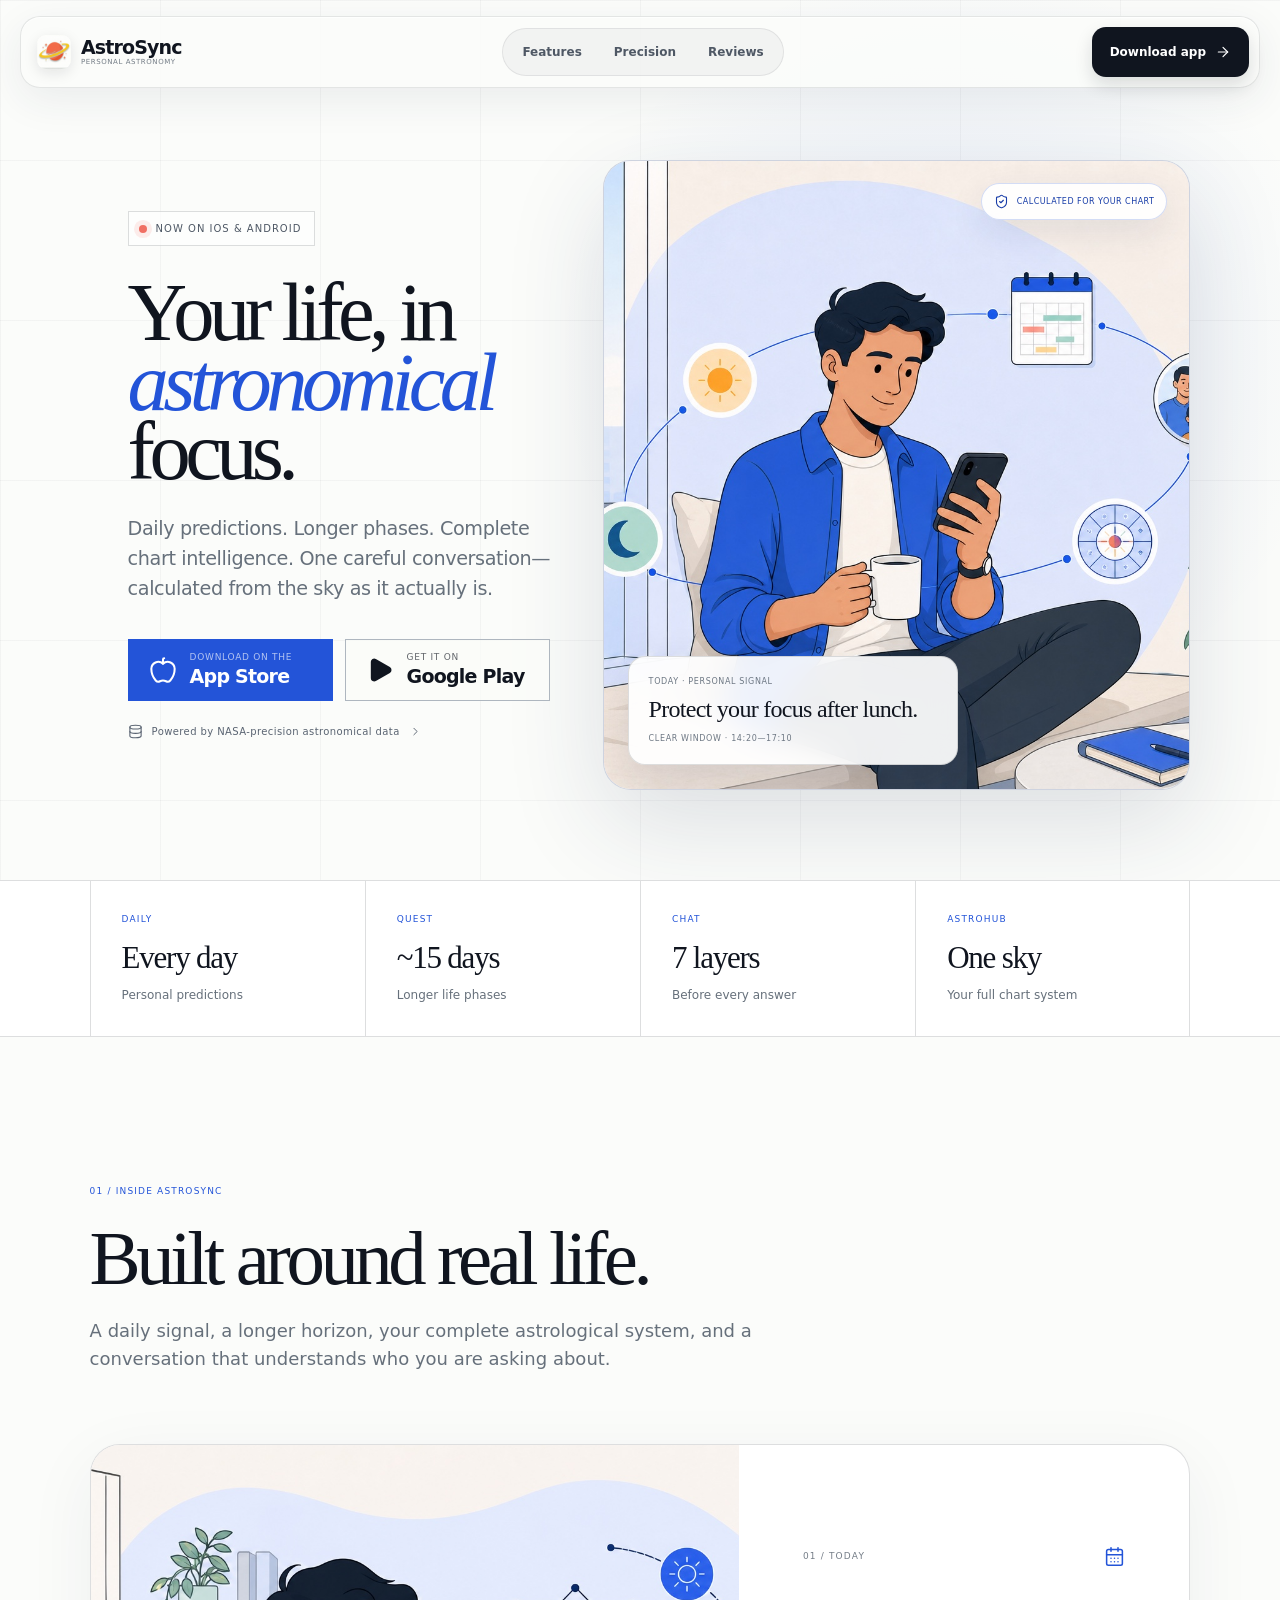
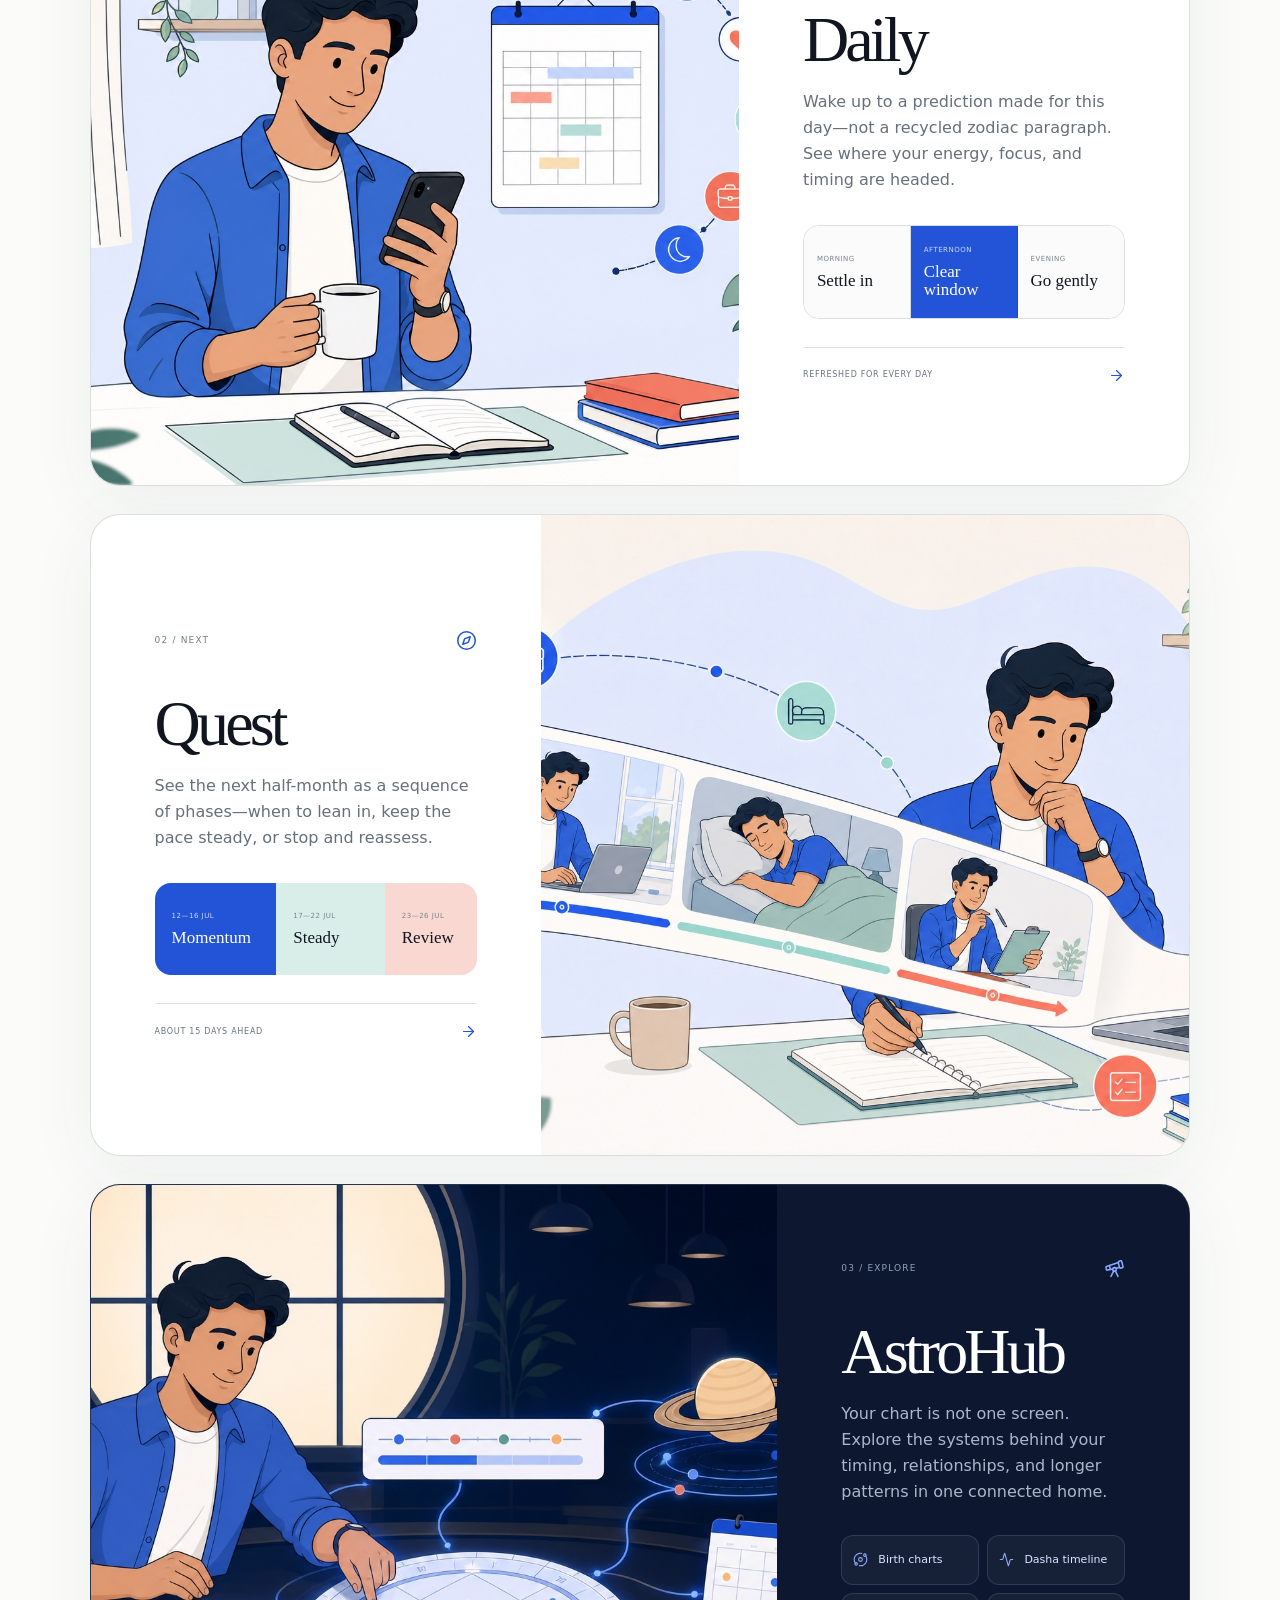
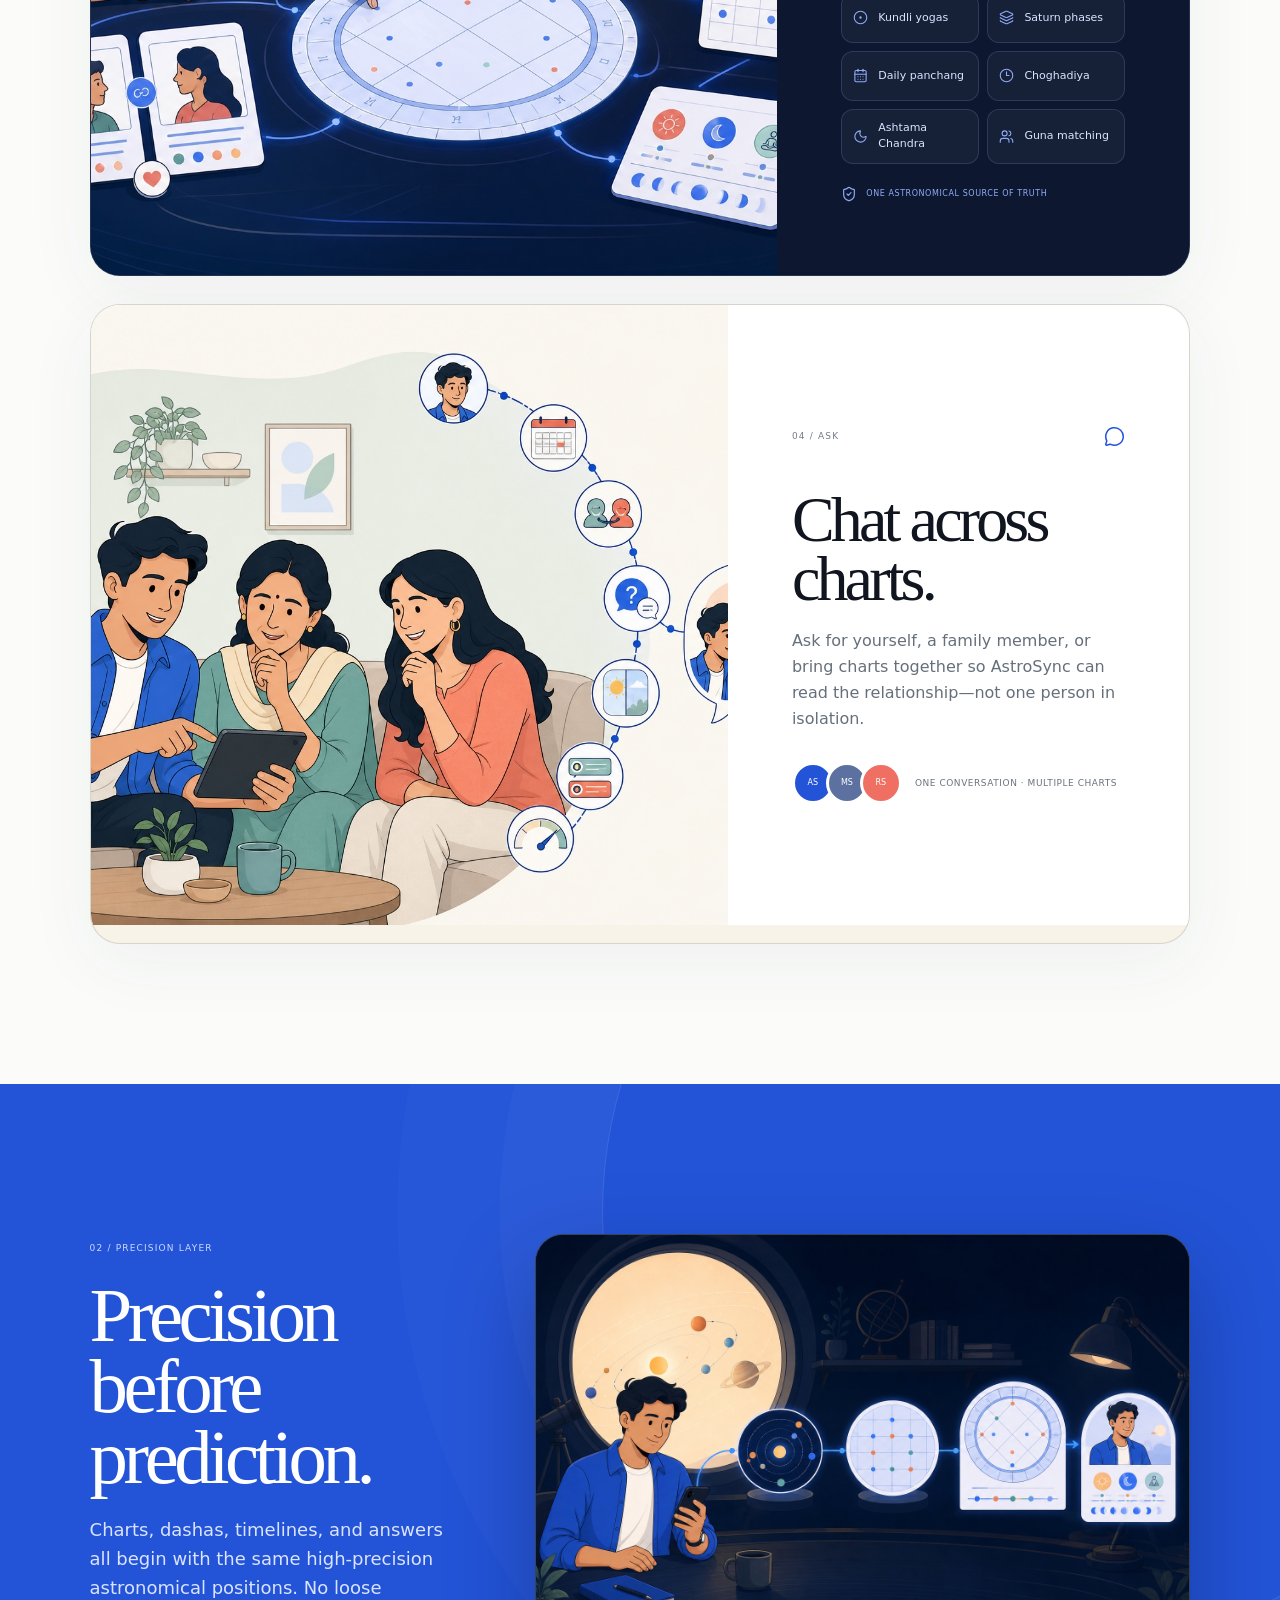
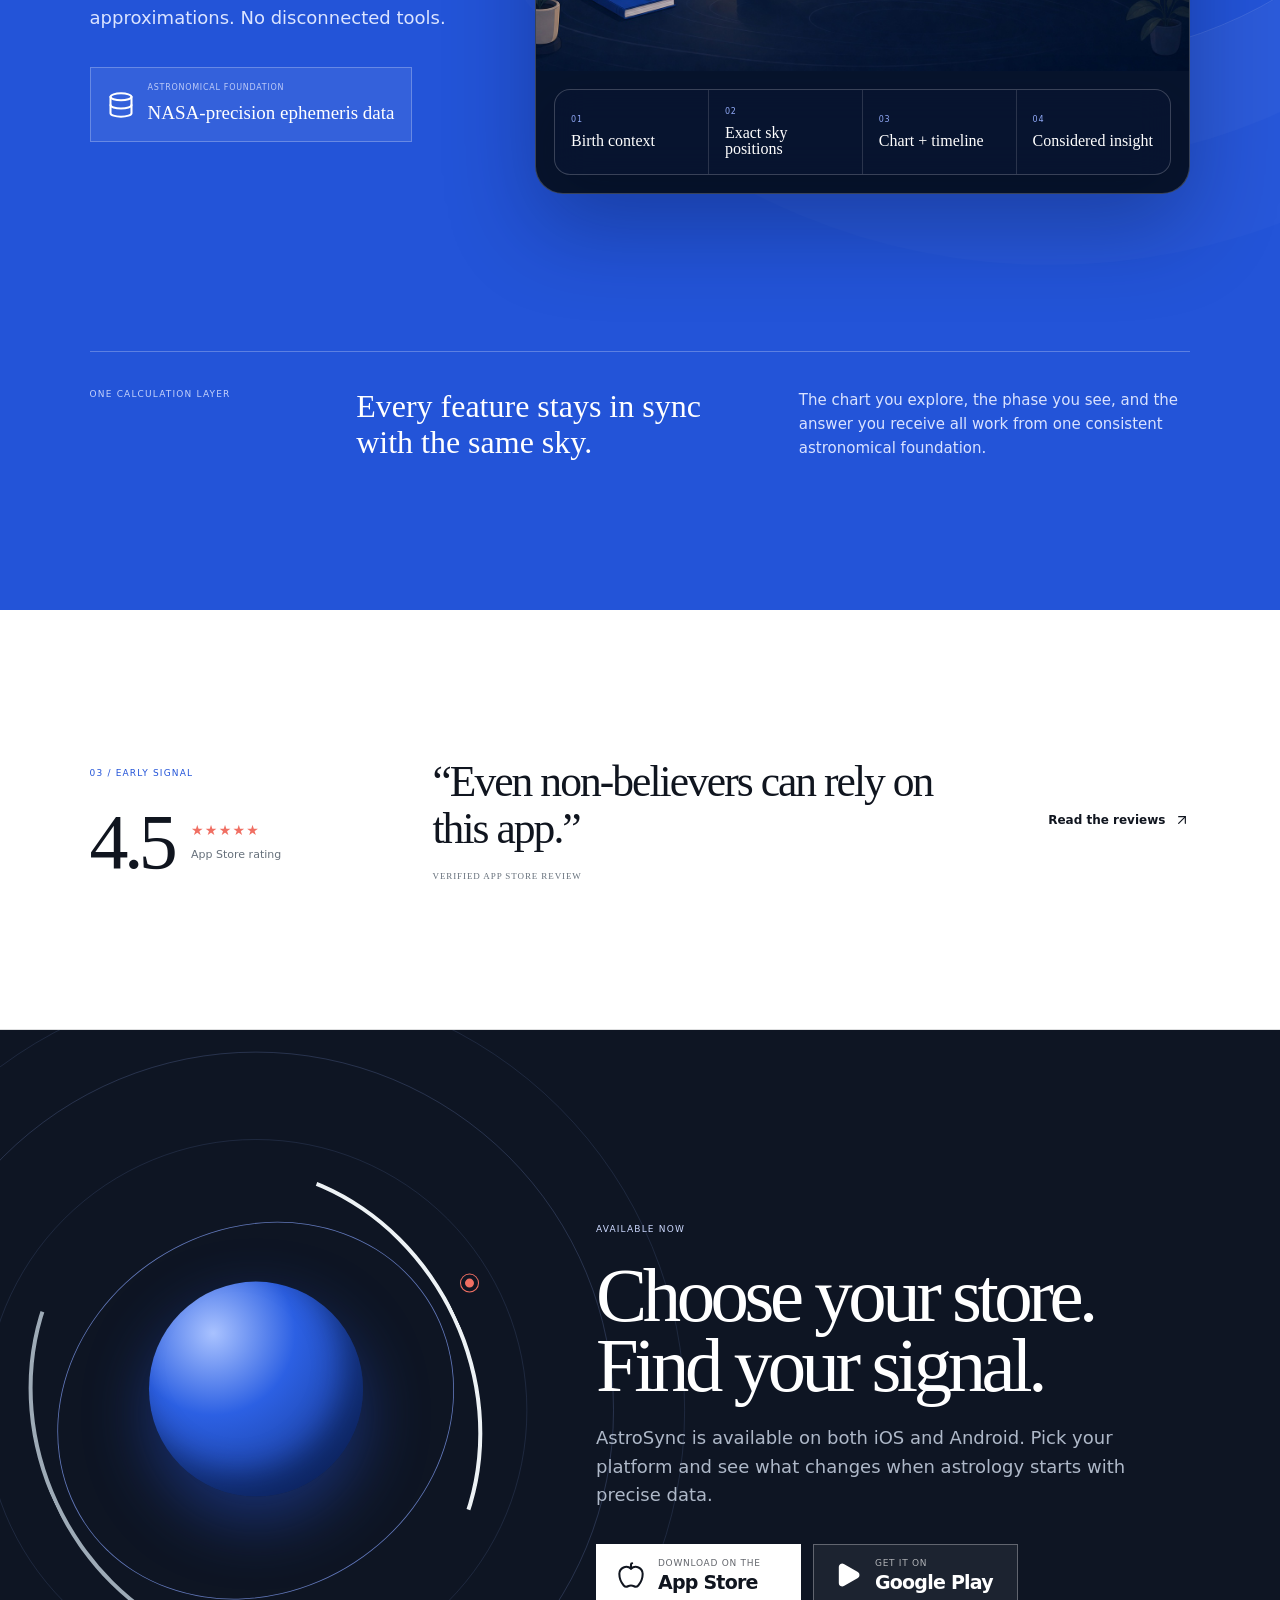
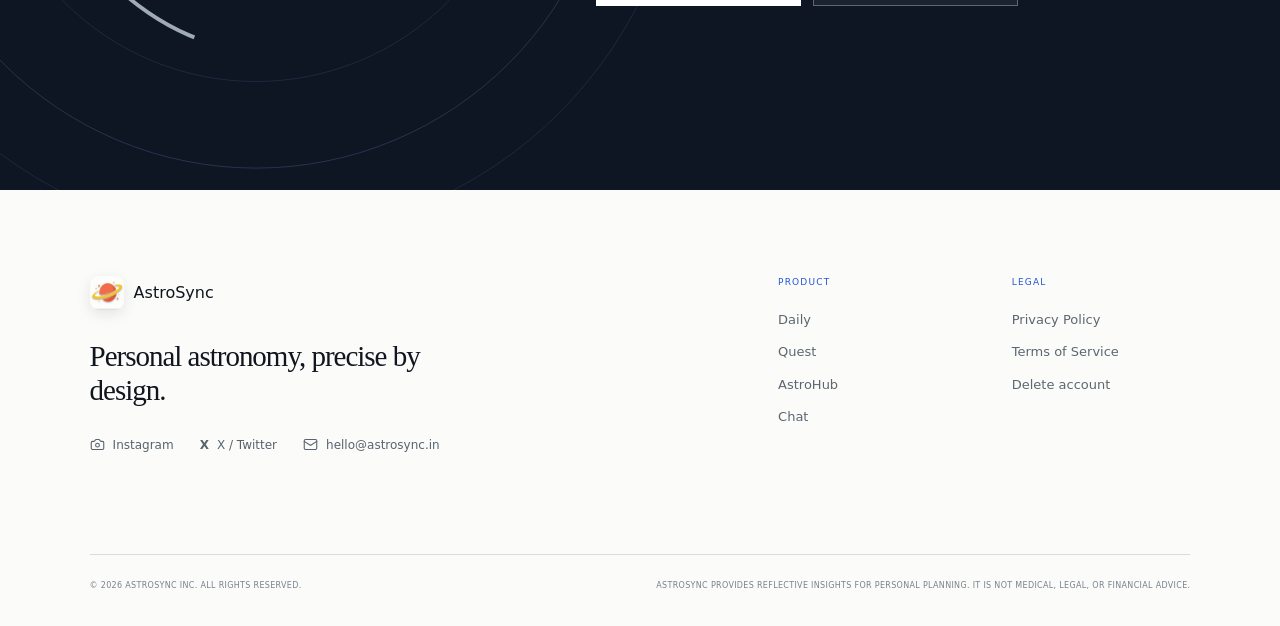
==== index.html @ 3d96541e "Launch AstroSync static landing website" ====
<!DOCTYPE html><html lang="en" class="scroll-smooth"><head><meta charSet="utf-8"/><meta name="viewport" content="width=device-width, initial-scale=1"/><link rel="preload" href="/astrosync-original.png" as="image"/><link rel="preload" href="/illustrations/hero.jpg" as="image"/><link rel="stylesheet" href="/assets/index-KBRMaulx.css" data-rsc-css-href="/assets/index-KBRMaulx.css" data-precedence="vite-rsc/importer-resources"/><script async="" src="https://www.googletagmanager.com/gtag/js?id=G-KCZBN5Z8LP"></script><title>AstroSync — Personal astronomy, precise by design</title><meta name="description" content="Daily predictions, longer phases, complete chart intelligence, and context-aware conversations powered by NASA-precision astronomical data."/><meta name="application-name" content="AstroSync"/><meta name="keywords" content="AstroSync,personal astrology,birth chart,daily predictions,dasha timeline,kundli,panchang"/><meta name="robots" content="index, follow"/><meta property="og:title" content="AstroSync — Personal astronomy, precise by design"/><meta property="og:description" content="Daily predictions, longer phases, complete chart intelligence, and context-aware conversations powered by NASA-precision astronomical data."/><meta property="og:url" content="https://astrosync.in"/><meta property="og:site_name" content="AstroSync"/><meta property="og:type" content="website"/><meta property="og:locale" content="en_IN"/><meta property="og:image" content="https://astrosync.in/og-image.png"/><meta property="og:image:width" content="1200"/><meta property="og:image:height" content="630"/><meta property="og:image:alt" content="AstroSync — Your life, in astronomical focus."/><meta name="twitter:card" content="summary_large_image"/><meta name="twitter:title" content="AstroSync — Personal astronomy, precise by design"/><meta name="twitter:description" content="Daily predictions, longer phases, complete chart intelligence, and context-aware conversations powered by NASA-precision astronomical data."/><meta name="twitter:image" content="https://astrosync.in/og-image.png"/><link rel="shortcut icon" href="https://astrosync.in/favicon.ico"/><link rel="icon" href="https://astrosync.in/favicon.ico"/><link rel="canonical" href="https://astrosync.in"/><meta name="apple-itunes-app" content="app-id=6757424310"/><meta name="theme-color" content="#fbfcfa"/><meta name="color-scheme" content="light"/><script>window.dataLayer = window.dataLayer || [];
function gtag(){dataLayer.push(arguments);}
gtag('js', new Date());
gtag('config', 'G-KCZBN5Z8LP');</script>
<link rel="preload" href="/assets/_vinext_fonts/geist-8ac0455e797f/geist-ff2310f5.woff2" as="font" type="font/woff2" crossorigin />
<link rel="preload" href="/assets/_vinext_fonts/geist-8ac0455e797f/geist-875ccdd4.woff2" as="font" type="font/woff2" crossorigin />
<link rel="preload" href="/assets/_vinext_fonts/geist-8ac0455e797f/geist-52306abf.woff2" as="font" type="font/woff2" crossorigin />
<link rel="preload" href="/assets/_vinext_fonts/geist-8ac0455e797f/geist-001175b1.woff2" as="font" type="font/woff2" crossorigin />
<link rel="preload" href="/assets/_vinext_fonts/geist-8ac0455e797f/geist-98bbbccb.woff2" as="font" type="font/woff2" crossorigin />
<link rel="preload" href="/assets/_vinext_fonts/geist-mono-00e989178794/geist-mono-f6b33328.woff2" as="font" type="font/woff2" crossorigin />
<link rel="preload" href="/assets/_vinext_fonts/geist-mono-00e989178794/geist-mono-44e03052.woff2" as="font" type="font/woff2" crossorigin />
<link rel="preload" href="/assets/_vinext_fonts/geist-mono-00e989178794/geist-mono-0638449e.woff2" as="font" type="font/woff2" crossorigin />
<link rel="preload" href="/assets/_vinext_fonts/geist-mono-00e989178794/geist-mono-971fb274.woff2" as="font" type="font/woff2" crossorigin />
<link rel="preload" href="/assets/_vinext_fonts/geist-mono-00e989178794/geist-mono-44745446.woff2" as="font" type="font/woff2" crossorigin />
<link rel="preload" href="/assets/_vinext_fonts/geist-mono-00e989178794/geist-mono-013b2f2f.woff2" as="font" type="font/woff2" crossorigin />
<style data-vinext-fonts>/* cyrillic-ext */
@font-face {
  font-family: 'Geist';
  font-style: normal;
  font-weight: 100 900;
  font-display: swap;
  src: url(/assets/_vinext_fonts/geist-8ac0455e797f/geist-ff2310f5.woff2) format('woff2');
  unicode-range: U+0460-052F, U+1C80-1C8A, U+20B4, U+2DE0-2DFF, U+A640-A69F, U+FE2E-FE2F;
}
/* cyrillic */
@font-face {
  font-family: 'Geist';
  font-style: normal;
  font-weight: 100 900;
  font-display: swap;
  src: url(/assets/_vinext_fonts/geist-8ac0455e797f/geist-875ccdd4.woff2) format('woff2');
  unicode-range: U+0301, U+0400-045F, U+0490-0491, U+04B0-04B1, U+2116;
}
/* vietnamese */
@font-face {
  font-family: 'Geist';
  font-style: normal;
  font-weight: 100 900;
  font-display: swap;
  src: url(/assets/_vinext_fonts/geist-8ac0455e797f/geist-52306abf.woff2) format('woff2');
  unicode-range: U+0102-0103, U+0110-0111, U+0128-0129, U+0168-0169, U+01A0-01A1, U+01AF-01B0, U+0300-0301, U+0303-0304, U+0308-0309, U+0323, U+0329, U+1EA0-1EF9, U+20AB;
}
/* latin-ext */
@font-face {
  font-family: 'Geist';
  font-style: normal;
  font-weight: 100 900;
  font-display: swap;
  src: url(/assets/_vinext_fonts/geist-8ac0455e797f/geist-001175b1.woff2) format('woff2');
  unicode-range: U+0100-02BA, U+02BD-02C5, U+02C7-02CC, U+02CE-02D7, U+02DD-02FF, U+0304, U+0308, U+0329, U+1D00-1DBF, U+1E00-1E9F, U+1EF2-1EFF, U+2020, U+20A0-20AB, U+20AD-20C0, U+2113, U+2C60-2C7F, U+A720-A7FF;
}
/* latin */
@font-face {
  font-family: 'Geist';
  font-style: normal;
  font-weight: 100 900;
  font-display: swap;
  src: url(/assets/_vinext_fonts/geist-8ac0455e797f/geist-98bbbccb.woff2) format('woff2');
  unicode-range: U+0000-00FF, U+0131, U+0152-0153, U+02BB-02BC, U+02C6, U+02DA, U+02DC, U+0304, U+0308, U+0329, U+2000-206F, U+20AC, U+2122, U+2191, U+2193, U+2212, U+2215, U+FEFF, U+FFFD;
}

.__font_geist_0tvmz3h { font-family: 'Geist', sans-serif; }

.__variable_geist_0tvmz3h { --font-geist-sans: 'Geist', sans-serif; }

/* cyrillic-ext */
@font-face {
  font-family: 'Geist Mono';
  font-style: normal;
  font-weight: 100 900;
  font-display: swap;
  src: url(/assets/_vinext_fonts/geist-mono-00e989178794/geist-mono-f6b33328.woff2) format('woff2');
  unicode-range: U+0460-052F, U+1C80-1C8A, U+20B4, U+2DE0-2DFF, U+A640-A69F, U+FE2E-FE2F;
}
/* cyrillic */
@font-face {
  font-family: 'Geist Mono';
  font-style: normal;
  font-weight: 100 900;
  font-display: swap;
  src: url(/assets/_vinext_fonts/geist-mono-00e989178794/geist-mono-44e03052.woff2) format('woff2');
  unicode-range: U+0301, U+0400-045F, U+0490-0491, U+04B0-04B1, U+2116;
}
/* symbols2 */
@font-face {
  font-family: 'Geist Mono';
  font-style: normal;
  font-weight: 100 900;
  font-display: swap;
  src: url(/assets/_vinext_fonts/geist-mono-00e989178794/geist-mono-0638449e.woff2) format('woff2');
  unicode-range: U+2000-2001, U+2004-2008, U+200A, U+23B8-23BD, U+2500-259F;
}
/* vietnamese */
@font-face {
  font-family: 'Geist Mono';
  font-style: normal;
  font-weight: 100 900;
  font-display: swap;
  src: url(/assets/_vinext_fonts/geist-mono-00e989178794/geist-mono-971fb274.woff2) format('woff2');
  unicode-range: U+0102-0103, U+0110-0111, U+0128-0129, U+0168-0169, U+01A0-01A1, U+01AF-01B0, U+0300-0301, U+0303-0304, U+0308-0309, U+0323, U+0329, U+1EA0-1EF9, U+20AB;
}
/* latin-ext */
@font-face {
  font-family: 'Geist Mono';
  font-style: normal;
  font-weight: 100 900;
  font-display: swap;
  src: url(/assets/_vinext_fonts/geist-mono-00e989178794/geist-mono-44745446.woff2) format('woff2');
  unicode-range: U+0100-02BA, U+02BD-02C5, U+02C7-02CC, U+02CE-02D7, U+02DD-02FF, U+0304, U+0308, U+0329, U+1D00-1DBF, U+1E00-1E9F, U+1EF2-1EFF, U+2020, U+20A0-20AB, U+20AD-20C0, U+2113, U+2C60-2C7F, U+A720-A7FF;
}
/* latin */
@font-face {
  font-family: 'Geist Mono';
  font-style: normal;
  font-weight: 100 900;
  font-display: swap;
  src: url(/assets/_vinext_fonts/geist-mono-00e989178794/geist-mono-013b2f2f.woff2) format('woff2');
  unicode-range: U+0000-00FF, U+0131, U+0152-0153, U+02BB-02BC, U+02C6, U+02DA, U+02DC, U+0304, U+0308, U+0329, U+2000-206F, U+20AC, U+2122, U+2191, U+2193, U+2212, U+2215, U+FEFF, U+FFFD;
}

.__font_geist_mono_1diim1n { font-family: 'Geist Mono', sans-serif; }

.__variable_geist_mono_1diim1n { --font-geist-mono: 'Geist Mono', sans-serif; }
</style>
</head><body class="__variable_geist_0tvmz3h __variable_geist_mono_1diim1n"><main><nav class="site-nav" aria-label="Primary navigation"><a class="brand" href="#top" aria-label="AstroSync home"><img class="brand-icon" src="/astrosync-original.png" width="48" height="48" alt="" aria-hidden="true"/><span class="brand-wordmark"><strong>AstroSync</strong><small>Personal astronomy</small></span></a><div class="nav-links"><a href="#product">Features</a><a href="#precision">Precision</a><a href="#reviews">Reviews</a></div><a class="nav-cta" href="#download">Download app <svg xmlns="http://www.w3.org/2000/svg" width="24" height="24" viewBox="0 0 24 24" fill="none" stroke="currentColor" stroke-width="2" stroke-linecap="round" stroke-linejoin="round" class="lucide lucide-arrow-right" aria-hidden="true"><path d="M5 12h14"></path><path d="m12 5 7 7-7 7"></path></svg></a></nav><section class="hero" id="top"><div class="hero-copy"><div class="availability-pill"><span></span> Now on iOS &amp; Android</div><h1>Your life, in <em>astronomical</em> focus.</h1><p class="hero-lead">Daily predictions. Longer phases. Complete chart intelligence. One careful conversation—calculated from the sky as it actually is.</p><div class="store-buttons"><a class="store-button store-button-primary" href="https://apps.apple.com/in/app/astrosync-train-your-own-ai/id6757424310" target="_blank" rel="noreferrer" aria-label="Download AstroSync on the App Store"><svg xmlns="http://www.w3.org/2000/svg" width="24" height="24" viewBox="0 0 24 24" fill="none" stroke="currentColor" stroke-width="2" stroke-linecap="round" stroke-linejoin="round" class="lucide lucide-apple" aria-hidden="true"><path d="M12 6.528V3a1 1 0 0 1 1-1h0"></path><path d="M18.237 21A15 15 0 0 0 22 11a6 6 0 0 0-10-4.472A6 6 0 0 0 2 11a15.1 15.1 0 0 0 3.763 10 3 3 0 0 0 3.648.648 5.5 5.5 0 0 1 5.178 0A3 3 0 0 0 18.237 21"></path></svg><span><small>Download on the</small><strong>App Store</strong></span></a><a class="store-button store-button-secondary" href="https://play.google.com/store/apps/details?id=in.astrosync.app" target="_blank" rel="noreferrer" aria-label="Get AstroSync on Google Play"><svg xmlns="http://www.w3.org/2000/svg" width="24" height="24" viewBox="0 0 24 24" fill="currentColor" stroke="currentColor" stroke-width="2" stroke-linecap="round" stroke-linejoin="round" class="lucide lucide-play" aria-hidden="true"><path d="M5 5a2 2 0 0 1 3.008-1.728l11.997 6.998a2 2 0 0 1 .003 3.458l-12 7A2 2 0 0 1 5 19z"></path></svg><span><small>Get it on</small><strong>Google Play</strong></span></a></div><a class="precision-link" href="#precision"><svg xmlns="http://www.w3.org/2000/svg" width="24" height="24" viewBox="0 0 24 24" fill="none" stroke="currentColor" stroke-width="2" stroke-linecap="round" stroke-linejoin="round" class="lucide lucide-database" aria-hidden="true"><ellipse cx="12" cy="5" rx="9" ry="3"></ellipse><path d="M3 5V19A9 3 0 0 0 21 19V5"></path><path d="M3 12A9 3 0 0 0 21 12"></path></svg>Powered by NASA-precision astronomical data<svg xmlns="http://www.w3.org/2000/svg" width="24" height="24" viewBox="0 0 24 24" fill="none" stroke="currentColor" stroke-width="2" stroke-linecap="round" stroke-linejoin="round" class="lucide lucide-chevron-right" aria-hidden="true"><path d="m9 18 6-6-6-6"></path></svg></a></div><div class="hero-art"><div class="hero-illustration-frame"><img class="hero-illustration" src="/illustrations/hero.jpg" width="1536" height="1024" alt="A person checking AstroSync in the morning, with daily, chart, and family context connected around him"/><div class="hero-guidance-card"><span>Today · Personal signal</span><strong>Protect your focus after lunch.</strong><small>Clear window · 14:20—17:10</small></div><div class="hero-calculated-pill"><svg xmlns="http://www.w3.org/2000/svg" width="24" height="24" viewBox="0 0 24 24" fill="none" stroke="currentColor" stroke-width="2" stroke-linecap="round" stroke-linejoin="round" class="lucide lucide-shield-check" aria-hidden="true"><path d="M20 13c0 5-3.5 7.5-7.66 8.95a1 1 0 0 1-.67-.01C7.5 20.5 4 18 4 13V6a1 1 0 0 1 1-1c2 0 4.5-1.2 6.24-2.72a1.17 1.17 0 0 1 1.52 0C14.51 3.81 17 5 19 5a1 1 0 0 1 1 1z"></path><path d="m9 12 2 2 4-4"></path></svg> Calculated for your chart</div></div></div></section><section class="signal-strip" aria-label="AstroSync at a glance"><div><span class="signal-label">Daily</span><strong>Every day</strong><small>Personal predictions</small></div><div><span class="signal-label">Quest</span><strong>~15 days</strong><small>Longer life phases</small></div><div><span class="signal-label">Chat</span><strong>7 layers</strong><small>Before every answer</small></div><div><span class="signal-label">AstroHub</span><strong>One sky</strong><small>Your full chart system</small></div></section><section class="product-section" id="product"><div class="section-heading"><span class="section-kicker">01 / Inside AstroSync</span><h2>Built around real life.</h2><p>A daily signal, a longer horizon, your complete astrological system, and a conversation that understands who you are asking about.</p></div><div class="feature-stories"><article class="story-card story-daily"><div class="story-media"><img src="/illustrations/daily.jpg" width="1536" height="1024" alt="A person checking his personalised Daily prediction while starting the day" loading="lazy"/></div><div class="story-copy"><div class="card-topline"><span>01 / TODAY</span><svg xmlns="http://www.w3.org/2000/svg" width="24" height="24" viewBox="0 0 24 24" fill="none" stroke="currentColor" stroke-width="2" stroke-linecap="round" stroke-linejoin="round" class="lucide lucide-calendar-days" aria-hidden="true"><path d="M8 2v4"></path><path d="M16 2v4"></path><rect width="18" height="18" x="3" y="4" rx="2"></rect><path d="M3 10h18"></path><path d="M8 14h.01"></path><path d="M12 14h.01"></path><path d="M16 14h.01"></path><path d="M8 18h.01"></path><path d="M12 18h.01"></path><path d="M16 18h.01"></path></svg></div><h3>Daily</h3><p>Wake up to a prediction made for this day—not a recycled zodiac paragraph. See where your energy, focus, and timing are headed.</p><div class="day-rhythm" aria-label="Example Daily rhythm"><div><small>Morning</small><strong>Settle in</strong></div><div class="day-rhythm-active"><small>Afternoon</small><strong>Clear window</strong></div><div><small>Evening</small><strong>Go gently</strong></div></div><div class="story-foot"><span>Refreshed for every day</span><svg xmlns="http://www.w3.org/2000/svg" width="24" height="24" viewBox="0 0 24 24" fill="none" stroke="currentColor" stroke-width="2" stroke-linecap="round" stroke-linejoin="round" class="lucide lucide-arrow-right" aria-hidden="true"><path d="M5 12h14"></path><path d="m12 5 7 7-7 7"></path></svg></div></div></article><article class="story-card story-quest story-reverse"><div class="story-media"><img src="/illustrations/quest.jpg" width="1536" height="1024" alt="A person planning work, rest, and review across a longer prediction phase" loading="lazy"/></div><div class="story-copy"><div class="card-topline"><span>02 / NEXT</span><svg xmlns="http://www.w3.org/2000/svg" width="24" height="24" viewBox="0 0 24 24" fill="none" stroke="currentColor" stroke-width="2" stroke-linecap="round" stroke-linejoin="round" class="lucide lucide-compass" aria-hidden="true"><circle cx="12" cy="12" r="10"></circle><path d="m16.24 7.76-1.804 5.411a2 2 0 0 1-1.265 1.265L7.76 16.24l1.804-5.411a2 2 0 0 1 1.265-1.265z"></path></svg></div><h3>Quest</h3><p>See the next half-month as a sequence of phases—when to lean in, keep the pace steady, or stop and reassess.</p><div class="phase-ribbon" aria-label="Example Quest phases"><div class="phase-momentum"><small>12—16 Jul</small><strong>Momentum</strong></div><div class="phase-steady"><small>17—22 Jul</small><strong>Steady</strong></div><div class="phase-review"><small>23—26 Jul</small><strong>Review</strong></div></div><div class="story-foot"><span>About 15 days ahead</span><svg xmlns="http://www.w3.org/2000/svg" width="24" height="24" viewBox="0 0 24 24" fill="none" stroke="currentColor" stroke-width="2" stroke-linecap="round" stroke-linejoin="round" class="lucide lucide-arrow-right" aria-hidden="true"><path d="M5 12h14"></path><path d="m12 5 7 7-7 7"></path></svg></div></div></article><article class="story-card story-hub"><div class="story-media story-media-dark"><img src="/illustrations/astrohub.jpg" width="1536" height="1024" alt="AstroSync tools connected around one birth chart and timeline" loading="lazy"/></div><div class="story-copy story-copy-dark"><div class="card-topline"><span>03 / EXPLORE</span><svg xmlns="http://www.w3.org/2000/svg" width="24" height="24" viewBox="0 0 24 24" fill="none" stroke="currentColor" stroke-width="2" stroke-linecap="round" stroke-linejoin="round" class="lucide lucide-telescope" aria-hidden="true"><path d="m10.065 12.493-6.18 1.318a.934.934 0 0 1-1.108-.702l-.537-2.15a1.07 1.07 0 0 1 .691-1.265l13.504-4.44"></path><path d="m13.56 11.747 4.332-.924"></path><path d="m16 21-3.105-6.21"></path><path d="M16.485 5.94a2 2 0 0 1 1.455-2.425l1.09-.272a1 1 0 0 1 1.212.727l1.515 6.06a1 1 0 0 1-.727 1.213l-1.09.272a2 2 0 0 1-2.425-1.455z"></path><path d="m6.158 8.633 1.114 4.456"></path><path d="m8 21 3.105-6.21"></path><circle cx="12" cy="13" r="2"></circle></svg></div><h3>AstroHub</h3><p>Your chart is not one screen. Explore the systems behind your timing, relationships, and longer patterns in one connected home.</p><div class="hub-tool-chips"><div class="hub-tool-chip"><svg xmlns="http://www.w3.org/2000/svg" width="24" height="24" viewBox="0 0 24 24" fill="none" stroke="currentColor" stroke-width="2" stroke-linecap="round" stroke-linejoin="round" class="lucide lucide-orbit" aria-hidden="true"><path d="M20.341 6.484A10 10 0 0 1 10.266 21.85"></path><path d="M3.659 17.516A10 10 0 0 1 13.74 2.152"></path><circle cx="12" cy="12" r="3"></circle><circle cx="19" cy="5" r="2"></circle><circle cx="5" cy="19" r="2"></circle></svg><span>Birth charts</span></div><div class="hub-tool-chip"><svg xmlns="http://www.w3.org/2000/svg" width="24" height="24" viewBox="0 0 24 24" fill="none" stroke="currentColor" stroke-width="2" stroke-linecap="round" stroke-linejoin="round" class="lucide lucide-activity" aria-hidden="true"><path d="M22 12h-2.48a2 2 0 0 0-1.93 1.46l-2.35 8.36a.25.25 0 0 1-.48 0L9.24 2.18a.25.25 0 0 0-.48 0l-2.35 8.36A2 2 0 0 1 4.49 12H2"></path></svg><span>Dasha timeline</span></div><div class="hub-tool-chip"><svg xmlns="http://www.w3.org/2000/svg" width="24" height="24" viewBox="0 0 24 24" fill="none" stroke="currentColor" stroke-width="2" stroke-linecap="round" stroke-linejoin="round" class="lucide lucide-circle-dot" aria-hidden="true"><circle cx="12" cy="12" r="10"></circle><circle cx="12" cy="12" r="1"></circle></svg><span>Kundli yogas</span></div><div class="hub-tool-chip"><svg xmlns="http://www.w3.org/2000/svg" width="24" height="24" viewBox="0 0 24 24" fill="none" stroke="currentColor" stroke-width="2" stroke-linecap="round" stroke-linejoin="round" class="lucide lucide-layers" aria-hidden="true"><path d="M12.83 2.18a2 2 0 0 0-1.66 0L2.6 6.08a1 1 0 0 0 0 1.83l8.58 3.91a2 2 0 0 0 1.66 0l8.58-3.9a1 1 0 0 0 0-1.83z"></path><path d="M2 12a1 1 0 0 0 .58.91l8.6 3.91a2 2 0 0 0 1.65 0l8.58-3.9A1 1 0 0 0 22 12"></path><path d="M2 17a1 1 0 0 0 .58.91l8.6 3.91a2 2 0 0 0 1.65 0l8.58-3.9A1 1 0 0 0 22 17"></path></svg><span>Saturn phases</span></div><div class="hub-tool-chip"><svg xmlns="http://www.w3.org/2000/svg" width="24" height="24" viewBox="0 0 24 24" fill="none" stroke="currentColor" stroke-width="2" stroke-linecap="round" stroke-linejoin="round" class="lucide lucide-calendar-days" aria-hidden="true"><path d="M8 2v4"></path><path d="M16 2v4"></path><rect width="18" height="18" x="3" y="4" rx="2"></rect><path d="M3 10h18"></path><path d="M8 14h.01"></path><path d="M12 14h.01"></path><path d="M16 14h.01"></path><path d="M8 18h.01"></path><path d="M12 18h.01"></path><path d="M16 18h.01"></path></svg><span>Daily panchang</span></div><div class="hub-tool-chip"><svg xmlns="http://www.w3.org/2000/svg" width="24" height="24" viewBox="0 0 24 24" fill="none" stroke="currentColor" stroke-width="2" stroke-linecap="round" stroke-linejoin="round" class="lucide lucide-clock3 lucide-clock-3" aria-hidden="true"><circle cx="12" cy="12" r="10"></circle><path d="M12 6v6h4"></path></svg><span>Choghadiya</span></div><div class="hub-tool-chip"><svg xmlns="http://www.w3.org/2000/svg" width="24" height="24" viewBox="0 0 24 24" fill="none" stroke="currentColor" stroke-width="2" stroke-linecap="round" stroke-linejoin="round" class="lucide lucide-moon" aria-hidden="true"><path d="M20.985 12.486a9 9 0 1 1-9.473-9.472c.405-.022.617.46.402.803a6 6 0 0 0 8.268 8.268c.344-.215.825-.004.803.401"></path></svg><span>Ashtama Chandra</span></div><div class="hub-tool-chip"><svg xmlns="http://www.w3.org/2000/svg" width="24" height="24" viewBox="0 0 24 24" fill="none" stroke="currentColor" stroke-width="2" stroke-linecap="round" stroke-linejoin="round" class="lucide lucide-users" aria-hidden="true"><path d="M16 21v-2a4 4 0 0 0-4-4H6a4 4 0 0 0-4 4v2"></path><path d="M16 3.128a4 4 0 0 1 0 7.744"></path><path d="M22 21v-2a4 4 0 0 0-3-3.87"></path><circle cx="9" cy="7" r="4"></circle></svg><span>Guna matching</span></div></div><div class="hub-source-note"><svg xmlns="http://www.w3.org/2000/svg" width="24" height="24" viewBox="0 0 24 24" fill="none" stroke="currentColor" stroke-width="2" stroke-linecap="round" stroke-linejoin="round" class="lucide lucide-shield-check" aria-hidden="true"><path d="M20 13c0 5-3.5 7.5-7.66 8.95a1 1 0 0 1-.67-.01C7.5 20.5 4 18 4 13V6a1 1 0 0 1 1-1c2 0 4.5-1.2 6.24-2.72a1.17 1.17 0 0 1 1.52 0C14.51 3.81 17 5 19 5a1 1 0 0 1 1 1z"></path><path d="m9 12 2 2 4-4"></path></svg>One astronomical source of truth</div></div></article><article class="story-card story-chat"><div class="chat-story-top"><div class="story-media"><img src="/illustrations/chat.jpg" width="1536" height="1024" alt="A family using AstroSync together while seven kinds of context lead into one conversation" loading="lazy"/></div><div class="story-copy"><div class="card-topline"><span>04 / ASK</span><svg xmlns="http://www.w3.org/2000/svg" width="24" height="24" viewBox="0 0 24 24" fill="none" stroke="currentColor" stroke-width="2" stroke-linecap="round" stroke-linejoin="round" class="lucide lucide-message-circle" aria-hidden="true"><path d="M2.992 16.342a2 2 0 0 1 .094 1.167l-1.065 3.29a1 1 0 0 0 1.236 1.168l3.413-.998a2 2 0 0 1 1.099.092 10 10 0 1 0-4.777-4.719"></path></svg></div><h3>Chat across charts.</h3><p>Ask for yourself, a family member, or bring charts together so AstroSync can read the relationship—not one person in isolation.</p><div class="family-row" aria-label="Example combined family charts"><span class="family-avatar avatar-one">AS</span><span class="family-avatar avatar-two">MS</span><span class="family-avatar avatar-three">RS</span><span class="family-caption">One conversation · multiple charts</span></div></div></div></article></div></section><section class="precision-section" id="precision"><div class="precision-intro"><span class="section-kicker section-kicker-light">02 / Precision layer</span><h2>Precision before prediction.</h2><p>Charts, dashas, timelines, and answers all begin with the same high-precision astronomical positions. No loose approximations. No disconnected tools.</p><div class="precision-note"><svg xmlns="http://www.w3.org/2000/svg" width="24" height="24" viewBox="0 0 24 24" fill="none" stroke="currentColor" stroke-width="2" stroke-linecap="round" stroke-linejoin="round" class="lucide lucide-database" aria-hidden="true"><ellipse cx="12" cy="5" rx="9" ry="3"></ellipse><path d="M3 5V19A9 3 0 0 0 21 19V5"></path><path d="M3 12A9 3 0 0 0 21 12"></path></svg><span><small>ASTRONOMICAL FOUNDATION</small><strong>NASA-precision ephemeris data</strong></span></div></div><div class="precision-visual"><img src="/illustrations/precision.jpg" width="1536" height="1024" alt="Astronomical positions moving through an ephemeris grid and birth chart to become a personal AstroSync insight" loading="lazy"/><div class="precision-visual-caption" aria-label="How AstroSync creates an insight"><div><small>01</small><strong>Birth context</strong></div><div><small>02</small><strong>Exact sky positions</strong></div><div><small>03</small><strong>Chart + timeline</strong></div><div><small>04</small><strong>Considered insight</strong></div></div></div><div class="precision-statement"><span>ONE CALCULATION LAYER</span><strong>Every feature stays in sync with the same sky.</strong><p>The chart you explore, the phase you see, and the answer you receive all work from one consistent astronomical foundation.</p></div></section><section class="review-section" id="reviews"><div class="review-score"><span class="section-kicker">03 / Early signal</span><div class="score-line"><strong>4.5</strong><span><span class="stars" aria-label="4.5 out of 5 stars">★★★★★</span><small>App Store rating</small></span></div></div><blockquote>“Even non-believers can rely on this app.”<footer>Verified App Store review</footer></blockquote><a class="review-link" href="https://apps.apple.com/in/app/astrosync-train-your-own-ai/id6757424310" target="_blank" rel="noreferrer">Read the reviews <svg xmlns="http://www.w3.org/2000/svg" width="24" height="24" viewBox="0 0 24 24" fill="none" stroke="currentColor" stroke-width="2" stroke-linecap="round" stroke-linejoin="round" class="lucide lucide-arrow-up-right" aria-hidden="true"><path d="M7 7h10v10"></path><path d="M7 17 17 7"></path></svg></a></section><section class="final-cta" id="download"><div class="cta-orbit" aria-hidden="true"><span class="cta-ring cta-ring-one"></span><span class="cta-ring cta-ring-two"></span><span class="cta-planet"></span><span class="cta-dot"></span></div><div class="final-cta-copy"><span class="section-kicker section-kicker-light">Available now</span><h2>Choose your store.<br/>Find your signal.</h2><p>AstroSync is available on both iOS and Android. Pick your platform and see what changes when astrology starts with precise data.</p><div class="store-buttons store-buttons-compact"><a class="store-button store-button-primary" href="https://apps.apple.com/in/app/astrosync-train-your-own-ai/id6757424310" target="_blank" rel="noreferrer" aria-label="Download AstroSync on the App Store"><svg xmlns="http://www.w3.org/2000/svg" width="24" height="24" viewBox="0 0 24 24" fill="none" stroke="currentColor" stroke-width="2" stroke-linecap="round" stroke-linejoin="round" class="lucide lucide-apple" aria-hidden="true"><path d="M12 6.528V3a1 1 0 0 1 1-1h0"></path><path d="M18.237 21A15 15 0 0 0 22 11a6 6 0 0 0-10-4.472A6 6 0 0 0 2 11a15.1 15.1 0 0 0 3.763 10 3 3 0 0 0 3.648.648 5.5 5.5 0 0 1 5.178 0A3 3 0 0 0 18.237 21"></path></svg><span><small>Download on the</small><strong>App Store</strong></span></a><a class="store-button store-button-secondary" href="https://play.google.com/store/apps/details?id=in.astrosync.app" target="_blank" rel="noreferrer" aria-label="Get AstroSync on Google Play"><svg xmlns="http://www.w3.org/2000/svg" width="24" height="24" viewBox="0 0 24 24" fill="currentColor" stroke="currentColor" stroke-width="2" stroke-linecap="round" stroke-linejoin="round" class="lucide lucide-play" aria-hidden="true"><path d="M5 5a2 2 0 0 1 3.008-1.728l11.997 6.998a2 2 0 0 1 .003 3.458l-12 7A2 2 0 0 1 5 19z"></path></svg><span><small>Get it on</small><strong>Google Play</strong></span></a></div></div></section><footer class="site-footer"><div class="footer-primary"><a class="brand footer-brand" href="#top" aria-label="AstroSync home"><img class="brand-icon" src="/astrosync-original.png" width="48" height="48" alt="" aria-hidden="true"/><span>AstroSync</span></a><p>Personal astronomy, precise by design.</p><div class="footer-contact"><a href="https://instagram.com/code_curiosity" target="_blank" rel="noreferrer" aria-label="Follow AstroSync on Instagram"><svg xmlns="http://www.w3.org/2000/svg" width="24" height="24" viewBox="0 0 24 24" fill="none" stroke="currentColor" stroke-width="2" stroke-linecap="round" stroke-linejoin="round" class="lucide lucide-camera" aria-hidden="true"><path d="M13.997 4a2 2 0 0 1 1.76 1.05l.486.9A2 2 0 0 0 18.003 7H20a2 2 0 0 1 2 2v9a2 2 0 0 1-2 2H4a2 2 0 0 1-2-2V9a2 2 0 0 1 2-2h1.997a2 2 0 0 0 1.759-1.048l.489-.904A2 2 0 0 1 10.004 4z"></path><circle cx="12" cy="13" r="3"></circle></svg> Instagram</a><a href="https://x.com/BuilderVishal" target="_blank" rel="noreferrer" aria-label="Follow AstroSync on X"><span class="x-mark" aria-hidden="true">X</span> X / Twitter</a><a href="mailto:hello@astrosync.in"><svg xmlns="http://www.w3.org/2000/svg" width="24" height="24" viewBox="0 0 24 24" fill="none" stroke="currentColor" stroke-width="2" stroke-linecap="round" stroke-linejoin="round" class="lucide lucide-mail" aria-hidden="true"><path d="m22 7-8.991 5.727a2 2 0 0 1-2.009 0L2 7"></path><rect x="2" y="4" width="20" height="16" rx="2"></rect></svg> hello@astrosync.in</a></div></div><div class="footer-links"><div><span>Product</span><a href="#product">Daily</a><a href="#product">Quest</a><a href="#product">AstroHub</a><a href="#product">Chat</a></div><div><span>Legal</span><a href="/privacy-policy.html">Privacy Policy</a><a href="/terms-of-service.html">Terms of Service</a><a href="https://app.astrosync.in/delete-account">Delete account</a></div></div><div class="footer-bottom"><span>© 2026 AstroSync Inc. All rights reserved.</span><p>AstroSync provides reflective insights for personal planning. It is not medical, legal, or financial advice.</p></div></footer></main></body></html>
---- assets/index-KBRMaulx.css ----
/*! tailwindcss v4.2.1 | MIT License | https://tailwindcss.com */
@layer properties{@supports (((-webkit-hyphens:none)) and (not (margin-trim:inline))) or ((-moz-orient:inline) and (not (color:rgb(from red r g b)))){*,:before,:after,::backdrop{--tw-border-style:solid;--tw-blur:initial;--tw-brightness:initial;--tw-contrast:initial;--tw-grayscale:initial;--tw-hue-rotate:initial;--tw-invert:initial;--tw-opacity:initial;--tw-saturate:initial;--tw-sepia:initial;--tw-drop-shadow:initial;--tw-drop-shadow-color:initial;--tw-drop-shadow-alpha:100%;--tw-drop-shadow-size:initial;--tw-backdrop-blur:initial;--tw-backdrop-brightness:initial;--tw-backdrop-contrast:initial;--tw-backdrop-grayscale:initial;--tw-backdrop-hue-rotate:initial;--tw-backdrop-invert:initial;--tw-backdrop-opacity:initial;--tw-backdrop-saturate:initial;--tw-backdrop-sepia:initial}}}@layer theme{:root,:host{--font-sans:ui-sans-serif, system-ui, sans-serif, "Apple Color Emoji", "Segoe UI Emoji", "Segoe UI Symbol", "Noto Color Emoji";--font-mono:ui-monospace, SFMono-Regular, Menlo, Monaco, Consolas, "Liberation Mono", "Courier New", monospace;--spacing:.25rem;--radius-xl:.75rem;--default-transition-duration:.15s;--default-transition-timing-function:cubic-bezier(.4, 0, .2, 1);--default-font-family:var(--font-sans);--default-mono-font-family:var(--font-mono)}}@layer base{*,:after,:before,::backdrop{box-sizing:border-box;border:0 solid;margin:0;padding:0}::file-selector-button{box-sizing:border-box;border:0 solid;margin:0;padding:0}html,:host{-webkit-text-size-adjust:100%;tab-size:4;line-height:1.5;font-family:var(--default-font-family,ui-sans-serif, system-ui, sans-serif, "Apple Color Emoji", "Segoe UI Emoji", "Segoe UI Symbol", "Noto Color Emoji");font-feature-settings:var(--default-font-feature-settings,normal);font-variation-settings:var(--default-font-variation-settings,normal);-webkit-tap-highlight-color:transparent}hr{height:0;color:inherit;border-top-width:1px}abbr:where([title]){-webkit-text-decoration:underline dotted;text-decoration:underline dotted}h1,h2,h3,h4,h5,h6{font-size:inherit;font-weight:inherit}a{color:inherit;-webkit-text-decoration:inherit;-webkit-text-decoration:inherit;-webkit-text-decoration:inherit;-webkit-text-decoration:inherit;text-decoration:inherit}b,strong{font-weight:bolder}code,kbd,samp,pre{font-family:var(--default-mono-font-family,ui-monospace, SFMono-Regular, Menlo, Monaco, Consolas, "Liberation Mono", "Courier New", monospace);font-feature-settings:var(--default-mono-font-feature-settings,normal);font-variation-settings:var(--default-mono-font-variation-settings,normal);font-size:1em}small{font-size:80%}sub,sup{vertical-align:baseline;font-size:75%;line-height:0;position:relative}sub{bottom:-.25em}sup{top:-.5em}table{text-indent:0;border-color:inherit;border-collapse:collapse}:-moz-focusring{outline:auto}progress{vertical-align:baseline}summary{display:list-item}ol,ul,menu{list-style:none}img,svg,video,canvas,audio,iframe,embed,object{vertical-align:middle;display:block}img,video{max-width:100%;height:auto}button,input,select,optgroup,textarea{font:inherit;font-feature-settings:inherit;font-variation-settings:inherit;letter-spacing:inherit;color:inherit;opacity:1;background-color:#0000;border-radius:0}::file-selector-button{font:inherit;font-feature-settings:inherit;font-variation-settings:inherit;letter-spacing:inherit;color:inherit;opacity:1;background-color:#0000;border-radius:0}:where(select:is([multiple],[size])) optgroup{font-weight:bolder}:where(select:is([multiple],[size])) optgroup option{padding-inline-start:20px}::file-selector-button{margin-inline-end:4px}::placeholder{opacity:1}@supports (not ((-webkit-appearance:-apple-pay-button))) or (contain-intrinsic-size:1px){::placeholder{color:currentColor}@supports (color:color-mix(in lab, red, red)){::placeholder{color:color-mix(in oklab, currentcolor 50%, transparent)}}}textarea{resize:vertical}::-webkit-search-decoration{-webkit-appearance:none}::-webkit-date-and-time-value{min-height:1lh;text-align:inherit}::-webkit-datetime-edit{display:inline-flex}::-webkit-datetime-edit-fields-wrapper{padding:0}::-webkit-datetime-edit{padding-block:0}::-webkit-datetime-edit-year-field{padding-block:0}::-webkit-datetime-edit-month-field{padding-block:0}::-webkit-datetime-edit-day-field{padding-block:0}::-webkit-datetime-edit-hour-field{padding-block:0}::-webkit-datetime-edit-minute-field{padding-block:0}::-webkit-datetime-edit-second-field{padding-block:0}::-webkit-datetime-edit-millisecond-field{padding-block:0}::-webkit-datetime-edit-meridiem-field{padding-block:0}::-webkit-calendar-picker-indicator{line-height:1}:-moz-ui-invalid{box-shadow:none}button,input:where([type=button],[type=reset],[type=submit]){appearance:button}::file-selector-button{appearance:button}::-webkit-inner-spin-button{height:auto}::-webkit-outer-spin-button{height:auto}[hidden]:where(:not([hidden=until-found])){display:none!important}}@layer components;@layer utilities{.absolute{position:absolute}.relative{position:relative}.start{inset-inline-start:var(--spacing)}.container{width:100%}@media (width>=40rem){.container{max-width:40rem}}@media (width>=48rem){.container{max-width:48rem}}@media (width>=64rem){.container{max-width:64rem}}@media (width>=80rem){.container{max-width:80rem}}@media (width>=96rem){.container{max-width:96rem}}.contents{display:contents}.grid{display:grid}.table{display:table}.flex-wrap{flex-wrap:wrap}.scroll-smooth{scroll-behavior:smooth}.border{border-style:var(--tw-border-style);border-width:1px}.filter{filter:var(--tw-blur,) var(--tw-brightness,) var(--tw-contrast,) var(--tw-grayscale,) var(--tw-hue-rotate,) var(--tw-invert,) var(--tw-saturate,) var(--tw-sepia,) var(--tw-drop-shadow,)}.backdrop-filter{-webkit-backdrop-filter:var(--tw-backdrop-blur,) var(--tw-backdrop-brightness,) var(--tw-backdrop-contrast,) var(--tw-backdrop-grayscale,) var(--tw-backdrop-hue-rotate,) var(--tw-backdrop-invert,) var(--tw-backdrop-opacity,) var(--tw-backdrop-saturate,) var(--tw-backdrop-sepia,);backdrop-filter:var(--tw-backdrop-blur,) var(--tw-backdrop-brightness,) var(--tw-backdrop-contrast,) var(--tw-backdrop-grayscale,) var(--tw-backdrop-hue-rotate,) var(--tw-backdrop-invert,) var(--tw-backdrop-opacity,) var(--tw-backdrop-saturate,) var(--tw-backdrop-sepia,)}.transition{transition-property:color,background-color,border-color,outline-color,text-decoration-color,fill,stroke,--tw-gradient-from,--tw-gradient-via,--tw-gradient-to,opacity,box-shadow,transform,translate,scale,rotate,filter,-webkit-backdrop-filter,backdrop-filter,display,content-visibility,overlay,pointer-events;transition-timing-function:var(--tw-ease,var(--default-transition-timing-function));transition-duration:var(--tw-duration,var(--default-transition-duration))}}:root{--paper:#fbfcfa;--paper-deep:#f2f4f5;--silver:#d9dcdd;--silver-dark:#aeb5bd;--ink:#10151f;--muted:#66707b;--blue:#2354d8;--blue-deep:#173ca7;--blue-light:#dfe7ff;--coral:#f06f63;--line:#10151f24;--display:"Iowan Old Style", "Baskerville", "Times New Roman", serif;--sans:var(--font-geist-sans), "Helvetica Neue", Arial, sans-serif;--mono:var(--font-geist-mono), "SFMono-Regular", Consolas, monospace}*{box-sizing:border-box}html{scroll-behavior:smooth;background:var(--paper)}body{background:var(--paper);color:var(--ink);font-family:var(--sans);-webkit-font-smoothing:antialiased;text-rendering:optimizelegibility;margin:0}a{color:inherit;text-decoration:none}button,a{-webkit-tap-highlight-color:transparent}svg{stroke-width:1.75px}::selection{background:var(--blue);color:#fff}.site-nav{z-index:100;-webkit-backdrop-filter:blur(24px)saturate(140%);background:#fbfcfae0;border:1px solid #10151f1a;border-radius:20px;grid-template-columns:1fr auto 1fr;align-items:center;gap:24px;width:min(1240px,100% - 32px);min-height:72px;padding:9px 10px 9px 16px;display:grid;position:fixed;top:16px;left:50%;transform:translate(-50%);box-shadow:0 12px 40px #242f4714,inset 0 1px #ffffffe6}.brand{justify-self:start;align-items:center;gap:10px;min-width:0;display:inline-flex}.brand-wordmark{flex-direction:column;gap:1px;display:flex}.brand-wordmark strong{letter-spacing:-.045em;font-size:19px;font-weight:680;line-height:1}.brand-wordmark small{color:#737c86;font-family:var(--mono);letter-spacing:.08em;text-transform:uppercase;font-size:7px;font-weight:500;line-height:1.2}.brand-mark{border:1px solid var(--blue);border-radius:50%;flex:none;width:29px;height:29px;display:inline-block;position:relative}.brand-orbit{border:1px solid var(--blue);border-radius:50%;position:absolute;inset:8px -5px;transform:rotate(-24deg)}.brand-core{background:var(--coral);border-radius:50%;width:7px;height:7px;position:absolute;top:50%;left:50%;transform:translate(-50%,-50%)}.nav-links{color:#4f5865;background:#10151f09;border:1px solid #10151f14;border-radius:999px;justify-self:center;align-items:center;gap:2px;padding:4px;font-size:12px;display:flex}.nav-links a{border-radius:999px;padding:10px 15px;font-weight:570;transition:color .18s,background .18s,box-shadow .18s}.nav-links a,.footer-links a,.footer-contact a{transition:color .18s}.nav-links a:hover,.footer-links a:hover,.footer-contact a:hover{color:var(--blue)}.nav-links a:hover{background:#ffffffe6;box-shadow:0 3px 10px #242f4712}.nav-cta{background:var(--ink);color:#fff;border-radius:14px;justify-self:end;align-items:center;gap:9px;height:50px;padding:0 18px;font-size:12px;font-weight:650;transition:background .18s,transform .18s,box-shadow .18s;display:inline-flex;box-shadow:0 8px 18px #10151f24}.nav-cta svg{width:16px;height:16px}.nav-cta:hover{background:var(--blue);transform:translateY(-1px);box-shadow:0 10px 22px #2354d838}.site-nav a:focus-visible{outline:2px solid var(--blue);outline-offset:3px}.hero{background:linear-gradient(#10151f0b 1px, transparent 1px), linear-gradient(90deg, #10151f0b 1px, transparent 1px), radial-gradient(circle at 76% 35%, #2354d814, transparent 32%), var(--paper);background-size:148px 148px,148px 148px,auto,auto;grid-template-columns:minmax(0,1.03fr) minmax(500px,.97fr);align-items:center;min-height:900px;padding:154px max(7vw,48px) 70px;display:grid;position:relative;overflow:hidden}.hero-copy{z-index:2;max-width:750px;padding-left:38px;position:relative}.availability-pill{border:1px solid var(--line);color:#4e5865;width:fit-content;font-family:var(--mono);letter-spacing:.1em;text-transform:uppercase;background:#ffffffa6;align-items:center;gap:9px;padding:9px 13px 9px 10px;font-size:10px;display:flex}.availability-pill span{background:var(--coral);border-radius:50%;width:8px;height:8px;animation:2.6s ease-in-out infinite status-pulse;box-shadow:0 0 0 5px #f06f631f}.hero h1{max-width:760px;font-family:var(--display);letter-spacing:-.068em;margin:32px 0 27px;font-size:clamp(72px,7vw,118px);font-weight:400;line-height:.84}.hero h1 em{color:var(--blue);font-weight:400}.hero-lead{max-width:640px;color:var(--muted);letter-spacing:-.02em;margin:0;font-size:clamp(17px,1.5vw,21px);line-height:1.58}.store-buttons{flex-wrap:wrap;gap:12px;margin-top:34px;display:flex}.store-button{border:1px solid var(--ink);align-items:center;gap:13px;min-width:205px;height:62px;padding:0 20px;transition:transform .18s,box-shadow .18s,background .18s;display:inline-flex}.store-button:hover{transform:translateY(-2px);box-shadow:0 14px 34px #19274624}.store-button svg{width:28px;height:28px}.store-button span{flex-direction:column;display:flex}.store-button small{letter-spacing:.08em;text-transform:uppercase;opacity:.65;font-size:9px;line-height:1}.store-button strong{letter-spacing:-.04em;margin-top:5px;font-size:19px;line-height:1}.store-button-primary{background:var(--blue);border-color:var(--blue);color:#fff}.store-button-secondary{background:#fbfcfab8;border-color:#aeb6bf}.precision-link{color:#596371;width:fit-content;font-family:var(--mono);letter-spacing:.04em;align-items:center;gap:9px;margin-top:23px;font-size:10px;transition:color .18s;display:flex}.precision-link:hover{color:var(--blue)}.precision-link svg{width:15px;height:15px}.precision-link svg:last-child{width:13px;height:13px}.instrument-stage{perspective:1000px;transform-style:preserve-3d;position:absolute;inset:0 -8vw 0 -1vw}.stage-grid{background:repeating-radial-gradient(circle, transparent 0 74px, #10151f14 75px 76px), linear-gradient(90deg, transparent calc(50% - .5px), var(--line) 50%, transparent calc(50% + .5px)), linear-gradient(transparent calc(50% - .5px), var(--line) 50%, transparent calc(50% + .5px));opacity:.7;border-radius:50%;width:90%;height:90%;position:absolute;top:4%;left:3%;transform:rotate(-12deg)}.instrument-shadow{filter:blur(23px);background:#1d325a29;border-radius:50%;width:48%;height:9%;position:absolute;bottom:5%;left:29%}.instrument-base{background:linear-gradient(#fdfefe 0%,#cfd4d8 48%,#9da6ad 100%);border:1px solid #535c6759;border-radius:50%;width:44%;height:9%;position:absolute;bottom:9%;left:32%;box-shadow:inset 0 2px 4px #fff,0 14px 22px #26344c2e}.instrument-base span{border:1px solid #2354d859;border-radius:50%;position:absolute;inset:15% 10%}.instrument-axis{background:linear-gradient(90deg,#a9b1b6,#f9fbfb 46%,#929ba2);border:1px solid #a2aab0;width:3%;height:31%;position:absolute;bottom:16%;left:53.6%;box-shadow:inset 4px 0 6px #fffc}.planet{z-index:5;aspect-ratio:1;background:radial-gradient(circle at 31% 24%,#fffffff2 0 2%,#79a8ffcc 4%,#0000 18%),radial-gradient(circle at 38% 34%,#4f83ff 0%,#2458d4 34%,#15398e 68%,#091e56 100%);border:1px solid #0a276d8c;border-radius:50%;width:34%;animation:7s ease-in-out infinite planet-float;position:absolute;top:26%;left:38%;overflow:hidden;box-shadow:inset -28px -34px 48px #030d2b7a,inset 18px 14px 36px #ffffff2e,0 32px 80px #2354d84d}.planet:after{content:"";border:1px solid #ffffff2b;border-radius:50%;position:absolute;inset:8%;transform:rotate(28deg)scaleY(.35)}.planet-glint{filter:blur(5px);background:#ffffff3d;border-radius:50%;width:32%;height:13%;position:absolute;top:10%;left:18%;transform:rotate(-24deg)}.planet-line{border:1px solid #ffffff2e;border-radius:50%;width:124%;height:22%;position:absolute;left:-12%}.planet-line-a{top:41%;transform:rotate(-12deg)}.planet-line-b{top:53%;transform:rotate(19deg)}.orbit-ring{z-index:6;width:56%;height:68%;transform-style:preserve-3d;border:clamp(5px,.7vw,10px) solid #0000;border-color:#0000 #f5f7f7 #0000 #aeb5ba;border-radius:50%;position:absolute;top:13%;left:27%;box-shadow:inset 2px 0 #fffc,8px 14px 30px #2b384f1f}.orbit-ring-a{animation:20s linear infinite ring-drift-a;transform:rotate(-19deg)rotateY(23deg)}.orbit-ring-b{z-index:4;animation:27s linear infinite reverse ring-drift-b;transform:rotate(55deg)scale(.86)rotateY(48deg)}.orbit-ring-c{z-index:3;border-width:2px;border-color:#2354d86b;transform:rotate(103deg)scale(1.08)rotateY(62deg)}.calibration-dot{z-index:9;background:var(--coral);width:23px;height:23px;box-shadow:0 0 0 1px var(--coral), 0 6px 18px #f06f6357;border:5px solid #fff;border-radius:50%;animation:2.6s ease-in-out infinite calibration-pulse;position:absolute;top:26%;right:15%}.instrument-readout{z-index:10;-webkit-backdrop-filter:blur(18px);backdrop-filter:blur(18px);background:#fbfcfac7;border:1px solid #10151f2e;min-width:205px;padding:14px 16px;position:absolute;box-shadow:0 18px 45px #1d2b471a}.instrument-readout span,.instrument-readout small{font-family:var(--mono);letter-spacing:.09em;text-transform:uppercase;color:#737d89;font-size:8px;display:block}.instrument-readout strong{font-family:var(--display);margin:8px 0 6px;font-size:20px;font-weight:500;display:block}.instrument-readout-top{top:9%;right:7%}.instrument-readout-bottom{bottom:14%;left:7%}.signal-strip{border-top:1px solid var(--line);border-bottom:1px solid var(--line);background:#fff;grid-template-columns:repeat(4,1fr);padding:0 max(7vw,48px);display:grid}.signal-strip>div{border-left:1px solid var(--line);flex-direction:column;justify-content:center;min-height:155px;padding:31px;display:flex}.signal-strip>div:last-child{border-right:1px solid var(--line)}.signal-label,.section-kicker,.card-topline,.precision-statement>span,.footer-links>div>span{font-family:var(--mono);letter-spacing:.13em;text-transform:uppercase;font-size:9px}.signal-label{color:var(--blue)}.signal-strip strong{font-family:var(--display);letter-spacing:-.04em;margin-top:8px;font-size:31px;font-weight:500}.signal-strip small{color:var(--muted);margin-top:5px;font-size:12px}.product-section{background:var(--paper);padding:140px max(7vw,48px)}.section-heading{max-width:850px;margin-bottom:70px}.section-kicker{color:var(--blue)}.section-heading h2,.precision-intro h2,.final-cta h2{font-family:var(--display);letter-spacing:-.058em;margin:23px 0 22px;font-size:clamp(58px,6vw,92px);font-weight:400;line-height:.92}.section-heading p{max-width:670px;color:var(--muted);margin:0;font-size:18px;line-height:1.6}.feature-grid{grid-template-columns:repeat(12,minmax(0,1fr));gap:18px;display:grid}.feature-card{border:1px solid var(--line);background:#f8f9f8;flex-direction:column;min-height:620px;padding:29px;transition:border-color .22s,transform .22s,box-shadow .22s;display:flex;position:relative;overflow:hidden}.feature-card:hover{border-color:#2354d857;transform:translateY(-3px);box-shadow:0 24px 70px #232f4a14}.daily-card,.quest-card{grid-column:span 6}.hub-card,.chat-card{grid-column:span 12}.hub-card{color:#fff;background:#0e1523;min-height:610px}.chat-card{background:#fff;min-height:590px}.card-topline{color:#747d87;justify-content:space-between;align-items:center;display:flex}.card-topline svg{width:21px;height:21px;color:var(--blue)}.hub-card .card-topline{color:#8d9cb3}.hub-card .card-topline svg{color:#91aaf7}.card-copy{max-width:500px;margin-top:42px}.card-copy h3{font-family:var(--display);letter-spacing:-.055em;margin:0 0 15px;font-size:clamp(47px,4vw,64px);font-weight:400;line-height:.95}.card-copy p{color:var(--muted);margin:0;font-size:16px;line-height:1.55}.daily-visual{border-top:1px solid var(--line);border-bottom:1px solid var(--line);grid-template-columns:145px 1fr;align-items:stretch;min-height:280px;margin:38px -29px 0;padding:0 29px;display:grid}.daily-date{border-right:1px solid var(--line);flex-direction:column;justify-content:center;align-items:center;padding-right:24px;display:flex}.daily-date strong{font-family:var(--display);letter-spacing:-.08em;font-size:104px;font-weight:400;line-height:.75}.daily-date span{font-family:var(--mono);letter-spacing:.13em;color:var(--blue);margin-top:22px;font-size:10px}.daily-chart{background-color:#0000;background-image:linear-gradient(#10151f0e 1px,#0000 1px),linear-gradient(90deg,#10151f0e 1px,#0000 1px);background-position:0 0,0 0;background-repeat:repeat,repeat;background-size:52px 52px;background-attachment:scroll,scroll;background-origin:padding-box,padding-box;background-clip:border-box,border-box;margin-left:25px;position:relative}.daily-chart-line{background:linear-gradient(159deg, transparent 47%, var(--blue) 48% 49%, transparent 50%), linear-gradient(20deg, transparent 51%, var(--coral) 52% 53%, transparent 54%);opacity:.85;position:absolute;inset:17% 4%}.chart-point{background:var(--blue);width:12px;height:12px;box-shadow:0 0 0 1px var(--blue);border:3px solid #f8f9f8;border-radius:50%;position:absolute}.point-one{top:57%;left:17%}.point-two{background:var(--coral);box-shadow:0 0 0 1px var(--coral);top:31%;left:51%}.point-three{top:46%;right:13%}.chart-caption{font-family:var(--mono);color:#7f8892;justify-content:space-between;font-size:8px;display:flex;position:absolute;bottom:13px;left:0;right:0}.card-foot{font-family:var(--mono);letter-spacing:.08em;color:#67717b;text-transform:uppercase;justify-content:space-between;align-items:center;margin-top:auto;padding-top:24px;font-size:9px;display:flex}.card-foot svg{width:18px;height:18px}.quest-card{background:#eef2fc}.quest-visual{min-height:330px;margin:16px -29px -6px;position:relative;overflow:hidden}.quest-orbit{border:1px solid #2354d840;border-radius:50%;position:absolute;top:50%;left:50%;transform:translate(-50%,-50%)}.quest-orbit:before,.quest-orbit:after{content:"";border:1px solid #2354d82e;border-radius:50%;position:absolute;top:50%;left:50%;transform:translate(-50%,-50%)}.quest-orbit-one{width:540px;height:240px;transform:translate(-50%,-50%)rotate(-13deg)}.quest-orbit-one:before{width:420px;height:180px}.quest-orbit-one:after{width:680px;height:310px}.quest-orbit-two{border-color:#f06f6342;width:210px;height:310px;transform:translate(-50%,-50%)rotate(27deg)}.quest-node{z-index:3;background:var(--blue);border-radius:50%;width:12px;height:12px;position:absolute;box-shadow:0 0 0 6px #2354d81f}.node-one{top:47%;left:15%}.node-two{background:var(--coral);top:33%;right:15%;box-shadow:0 0 0 6px #f06f631f}.node-three{bottom:12%;left:53%}.quest-center{z-index:2;-webkit-backdrop-filter:blur(14px);backdrop-filter:blur(14px);background:#ffffffb3;border:1px solid #2354d838;min-width:190px;padding:22px;position:absolute;top:50%;left:50%;transform:translate(-50%,-50%);box-shadow:0 22px 60px #2354d81a}.quest-center small,.quest-center span{font-family:var(--mono);letter-spacing:.1em;color:#6c7790;text-transform:uppercase;font-size:8px;display:block}.quest-center strong{font-family:var(--display);margin:9px 0 8px;font-size:30px;font-weight:500;display:block}.hub-layout{flex:1;grid-template-columns:minmax(300px,.85fr) minmax(500px,1.15fr);align-items:center;gap:7vw;display:grid}.hub-copy{margin-top:10px}.hub-copy h3{color:#fff}.hub-copy p{color:#a7b0bf}.hub-proof{color:#becaf0;width:fit-content;font-family:var(--mono);letter-spacing:.06em;text-transform:uppercase;border:1px solid #88a3ee47;align-items:center;gap:9px;margin-top:27px;padding:11px 13px;font-size:9px;display:flex}.hub-proof svg{width:16px;height:16px}.hub-tools{border-top:1px solid #ffffff1f;border-left:1px solid #ffffff1f;grid-template-columns:1fr 1fr;display:grid}.hub-tool{border-bottom:1px solid #ffffff1f;border-right:1px solid #ffffff1f;grid-template-columns:auto 1fr auto;align-items:center;gap:12px;min-height:102px;padding:17px;transition:background .18s;display:grid}.hub-tool:hover{background:#6384e11a}.hub-tool>span{color:#91aaf7;border:1px solid #91aaf752;justify-content:center;align-items:center;width:36px;height:36px;display:inline-flex}.hub-tool>span svg,.hub-tool>svg{width:16px;height:16px}.hub-tool>svg{color:#66738a}.hub-tool strong{letter-spacing:-.01em;font-size:13px;font-weight:520}.chat-layout{flex:1;grid-template-columns:.85fr 1.15fr;align-items:center;gap:7vw;display:grid}.chat-copy{margin-top:10px}.family-row{align-items:center;margin-top:31px;display:flex}.family-avatar{width:42px;height:42px;font-family:var(--mono);color:#fff;border:3px solid #fff;border-radius:50%;justify-content:center;align-items:center;margin-right:-8px;font-size:8px;display:inline-flex}.avatar-one{background:var(--blue)}.avatar-two{background:#5c719f}.avatar-three{background:var(--coral)}.family-caption{font-family:var(--mono);letter-spacing:.06em;color:#69737d;text-transform:uppercase;margin-left:21px;font-size:9px}.validation-panel{border:1px solid var(--line);background:var(--paper-deep);padding:24px;box-shadow:0 30px 90px #29364f17}.validation-heading{align-items:center;gap:14px;display:flex}.validation-heading>svg{width:42px;height:42px;color:var(--blue);border:1px solid #2354d840;padding:10px}.validation-heading small,.validation-heading strong{display:block}.validation-heading small{font-family:var(--mono);letter-spacing:.1em;color:#727b85;font-size:8px}.validation-heading strong{font-family:var(--display);margin-top:4px;font-size:24px;font-weight:500}.validation-stack{border-top:1px solid var(--line);margin-top:24px}.validation-row{border-bottom:1px solid var(--line);min-height:37px;font-family:var(--mono);letter-spacing:.08em;color:#65707b;grid-template-columns:76px 1fr 20px;align-items:center;gap:12px;font-size:8px;display:grid}.validation-row i{background:#2354d81f;height:1px;position:relative;overflow:hidden}.validation-row i:after{content:"";background:var(--blue);transform-origin:0;animation:3.8s ease-in-out infinite validation-scan;position:absolute;inset:0}.validation-row:nth-child(2) i:after{animation-delay:.12s}.validation-row:nth-child(3) i:after{animation-delay:.24s}.validation-row:nth-child(4) i:after{animation-delay:.36s}.validation-row:nth-child(5) i:after{animation-delay:.48s}.validation-row:nth-child(6) i:after{animation-delay:.6s}.validation-row:nth-child(7) i:after{animation-delay:.72s}.validation-row svg{width:14px;height:14px;color:var(--blue)}.validation-result{color:#4c5663;font-family:var(--mono);letter-spacing:.07em;text-transform:uppercase;align-items:center;gap:9px;margin-top:17px;font-size:8px;display:flex}.result-pulse{background:var(--coral);border-radius:50%;width:8px;height:8px;box-shadow:0 0 0 5px #f06f631f}.precision-section{background:var(--blue);color:#fff;grid-template-columns:.78fr 1.22fr;gap:8vw;padding:150px max(7vw,48px);display:grid;position:relative;overflow:hidden}.precision-section:after{content:"";pointer-events:none;border:1px solid #ffffff1f;border-radius:50%;width:70vw;height:70vw;position:absolute;top:-25vw;right:-17vw;box-shadow:0 0 0 8vw #ffffff06,0 0 0 16vw #ffffff05}.precision-intro,.precision-flow,.precision-statement{z-index:2;position:relative}.section-kicker-light{color:#cdd9ff}.precision-intro h2{color:#fff}.precision-intro>p{color:#dbe4ff;max-width:560px;margin:0;font-size:18px;line-height:1.62}.precision-note{background:#ffffff14;border:1px solid #ffffff40;align-items:center;gap:13px;width:fit-content;margin-top:35px;padding:14px 16px;display:flex}.precision-note>svg{width:28px;height:28px}.precision-note small,.precision-note strong{display:block}.precision-note small{font-family:var(--mono);letter-spacing:.09em;color:#bdcbf8;font-size:8px}.precision-note strong{font-family:var(--display);margin-top:5px;font-size:19px;font-weight:500}.precision-flow{grid-template-columns:repeat(2,1fr);align-self:center;gap:14px;min-height:480px;display:grid}.flow-beam{background:#ffffff38;height:1px;position:absolute;top:50%;left:24%;right:24%;transform:rotate(-27deg)}.flow-beam:after{content:"";filter:blur(.3px);background:linear-gradient(90deg,#0000,#fff,#0000);width:32%;height:3px;animation:4s ease-in-out infinite beam-travel;position:absolute;top:-1px;left:0}.flow-node{z-index:2;-webkit-backdrop-filter:blur(7px);backdrop-filter:blur(7px);background:#112e8159;border:1px solid #fff3;flex-direction:column;justify-content:flex-end;min-height:218px;padding:24px;display:flex;position:relative}.flow-node-featured{color:var(--ink);background:#fff}.flow-node>span{border:1px solid;justify-content:center;align-items:center;width:48px;height:48px;display:inline-flex;position:absolute;top:22px;right:22px}.flow-node>span svg{width:22px;height:22px}.flow-node small{font-family:var(--mono);letter-spacing:.1em;opacity:.65;margin-bottom:9px;font-size:9px}.flow-node strong{max-width:180px;font-family:var(--display);font-size:27px;font-weight:500;line-height:1.05}.precision-statement{border-top:1px solid #ffffff42;grid-column:1/-1;grid-template-columns:.55fr 1fr 1fr;gap:4vw;margin-top:80px;padding-top:36px;display:grid}.precision-statement>span{color:#c5d2fb}.precision-statement strong{font-family:var(--display);font-size:32px;font-weight:500;line-height:1.13}.precision-statement p{color:#d9e2ff;margin:0;font-size:15px;line-height:1.6}.review-section{border-bottom:1px solid var(--line);background:#fff;grid-template-columns:.65fr 1.35fr auto;align-items:center;gap:7vw;min-height:420px;padding:80px max(7vw,48px);display:grid}.score-line{align-items:center;gap:18px;margin-top:20px;display:flex}.score-line>strong{font-family:var(--display);letter-spacing:-.06em;font-size:78px;font-weight:400;line-height:1}.score-line>span{flex-direction:column;display:flex}.stars{color:var(--coral);letter-spacing:.09em;font-size:14px}.score-line small{color:var(--muted);margin-top:6px;font-size:11px}.review-section blockquote{font-family:var(--display);letter-spacing:-.045em;margin:0;font-size:clamp(35px,3.4vw,56px);line-height:1.08}.review-section blockquote footer{font-family:var(--mono);letter-spacing:.1em;color:var(--muted);text-transform:uppercase;margin-top:20px;font-size:9px}.review-link{white-space:nowrap;align-items:center;gap:9px;font-size:12px;font-weight:600;display:inline-flex}.review-link svg{width:16px;height:16px}.final-cta{color:#fff;background:#0e1523;grid-template-columns:.92fr 1.08fr;align-items:center;min-height:760px;padding:110px max(7vw,48px);display:grid;position:relative;overflow:hidden}.final-cta-copy{z-index:3;grid-column:2;max-width:660px;position:relative}.final-cta h2{color:#fff;margin-top:22px}.final-cta-copy>p{color:#aeb8c8;max-width:560px;margin:0;font-size:18px;line-height:1.6}.final-cta .store-button-primary{color:var(--ink);background:#fff;border-color:#fff}.final-cta .store-button-secondary{color:#fff;background:#ffffff0f;border-color:#ffffff4d}.cta-orbit{aspect-ratio:1;border:1px solid #8fa9f433;border-radius:50%;width:56%;position:absolute;top:50%;left:-8%;transform:translateY(-50%)}.cta-orbit:before,.cta-orbit:after{content:"";border:1px solid #8fa9f421;border-radius:50%;position:absolute;top:50%;left:50%;transform:translate(-50%,-50%)}.cta-orbit:before{width:76%;height:76%}.cta-orbit:after{width:120%;height:120%}.cta-ring{border:4px solid #0000;border-color:#0000 #edf2f5 #0000 #9eabb7;border-radius:50%;width:62%;height:70%;position:absolute;top:15%;left:19%}.cta-ring-one{animation:22s linear infinite cta-ring;transform:rotate(-25deg)}.cta-ring-two{border-width:1px;border-color:#85a2f9b3;animation:32s linear infinite reverse cta-ring;transform:rotate(57deg)scale(.82)}.cta-planet{aspect-ratio:1;background:radial-gradient(circle at 30% 24%,#a9c2ff,#2c60e3 37%,#102d78 100%);border-radius:50%;width:30%;position:absolute;top:32%;left:35%;box-shadow:inset -18px -24px 30px #030c277a,0 25px 65px #2653d573}.cta-dot{background:var(--coral);width:17px;height:17px;box-shadow:0 0 0 1px var(--coral);border:4px solid #0e1523;border-radius:50%;position:absolute;top:31%;right:19%}.site-footer{background:var(--paper);grid-template-columns:1.5fr 1fr;gap:70px;padding:86px max(7vw,48px) 34px;display:grid}.footer-primary>p{max-width:370px;font-family:var(--display);letter-spacing:-.035em;margin:23px 0 28px;font-size:29px;line-height:1.16}.footer-contact{flex-wrap:wrap;gap:18px 26px;display:flex}.footer-contact a{color:#59636d;align-items:center;gap:8px;font-size:12px;display:inline-flex}.footer-contact svg{width:15px;height:15px}.x-mark{font-size:12px;font-weight:700}.footer-links{grid-template-columns:1fr 1fr;gap:55px;display:grid}.footer-links>div{flex-direction:column;align-items:flex-start;gap:13px;display:flex}.footer-links>div>span{color:var(--blue);margin-bottom:7px}.footer-links a{color:#5d6671;font-size:13px}.footer-bottom{border-top:1px solid var(--line);color:#79828b;font-family:var(--mono);letter-spacing:.04em;text-transform:uppercase;grid-column:1/-1;justify-content:space-between;gap:30px;margin-top:30px;padding-top:25px;font-size:8px;line-height:1.6;display:flex}.footer-bottom p{text-align:right;max-width:650px;margin:0}@keyframes status-pulse{0%,to{box-shadow:0 0 0 4px #f06f631a}50%{box-shadow:0 0 0 8px #f06f6305}}@keyframes planet-float{0%,to{transform:translateY(0)rotate(-2deg)}50%{transform:translateY(-8px)rotate(2deg)}}@keyframes ring-drift-a{0%{transform:rotate(-19deg)rotateY(23deg)rotate(0)}to{transform:rotate(-19deg)rotateY(23deg)rotate(360deg)}}@keyframes ring-drift-b{0%{transform:rotate(55deg)scale(.86)rotateY(48deg)rotate(0)}to{transform:rotate(55deg)scale(.86)rotateY(48deg)rotate(360deg)}}@keyframes calibration-pulse{0%,to{box-shadow:0 0 0 1px var(--coral), 0 6px 18px #f06f6347}50%{box-shadow:0 0 0 8px #f06f6314,0 9px 26px #f06f6370}}@keyframes validation-scan{0%,15%{transform:scaleX(0)}50%,to{transform:scaleX(1)}}@keyframes beam-travel{0%{opacity:0;transform:translate(-20%)}20%{opacity:1}80%{opacity:1}to{opacity:0;transform:translate(320%)}}@keyframes cta-ring{to{rotate:360deg}}@media (width<=1150px){.hero{grid-template-columns:1fr .82fr;padding-left:42px;padding-right:42px}.hero h1{font-size:clamp(70px,8.5vw,96px)}.instrument-stage{right:-16vw}.instrument-readout-top{right:0}.hub-layout,.chat-layout{gap:45px}.precision-section{grid-template-columns:.88fr 1.12fr;gap:55px}}@media (width<=900px){.site-nav{border-radius:18px;grid-template-columns:minmax(0,1fr) auto;gap:12px;width:calc(100% - 24px);top:12px}.nav-links{display:none}.hero{grid-template-columns:1fr;min-height:auto;padding:132px 24px 44px}.hero-copy{max-width:720px;padding-left:0}.hero-art{height:630px;margin:15px -24px 0}.instrument-stage{inset:0 -5vw}.signal-strip{grid-template-columns:1fr 1fr;padding:0 24px}.signal-strip>div:nth-child(2){border-right:1px solid var(--line)}.signal-strip>div:nth-child(-n+2){border-bottom:1px solid var(--line)}.product-section,.precision-section{padding-left:24px;padding-right:24px}.daily-card,.quest-card{grid-column:span 12}.hub-layout,.chat-layout{grid-template-columns:1fr;padding-top:40px}.hub-copy,.chat-copy{margin-top:0}.precision-section{grid-template-columns:1fr}.precision-flow{min-height:auto}.precision-statement{grid-template-columns:1fr 1fr;margin-top:25px}.precision-statement p{grid-column:2}.review-section{grid-template-columns:.7fr 1.3fr;padding-left:24px;padding-right:24px}.review-link{grid-column:2}.final-cta{grid-template-columns:1fr;align-items:end;min-height:850px;padding:80px 24px}.cta-orbit{width:76%;top:16%;left:-20%;transform:none}.final-cta-copy{grid-column:1}.site-footer{padding-left:24px;padding-right:24px}}@media (width<=640px){.site-nav{border-radius:16px;gap:10px;min-height:60px;padding:7px 8px 7px 12px}.brand-wordmark strong{font-size:17px}.brand-wordmark small{display:none}.brand-mark{width:25px;height:25px}.nav-cta{border-radius:12px;height:42px;padding:0 14px;font-size:11px}.nav-cta svg{display:none}.hero{padding-top:112px}.hero h1{margin-top:27px;font-size:clamp(57px,18vw,80px);line-height:.88}.hero-lead{font-size:16px}.store-buttons{flex-direction:column}.store-button{width:100%}.precision-link{align-items:flex-start;line-height:1.5}.precision-link svg:last-child{display:none}.hero-art{height:465px}.instrument-stage{inset:0 -20vw}.instrument-readout{min-width:165px;padding:11px}.instrument-readout strong{font-size:16px}.instrument-readout-top{top:5%;right:12%}.instrument-readout-bottom{bottom:7%;left:11%}.signal-strip{padding:0}.signal-strip>div{min-height:132px;padding:23px 18px}.signal-strip>div:first-child,.signal-strip>div:nth-child(3){border-left:0}.signal-strip>div:nth-child(2),.signal-strip>div:last-child{border-right:0}.signal-strip strong{font-size:25px}.product-section{padding-top:96px;padding-bottom:96px}.section-heading{margin-bottom:45px}.section-heading h2,.precision-intro h2,.final-cta h2{font-size:54px}.section-heading p,.precision-intro>p,.final-cta-copy>p{font-size:16px}.feature-card{min-height:580px;padding:22px}.card-copy{margin-top:33px}.card-copy h3{font-size:48px}.card-copy p{font-size:14px}.daily-visual{grid-template-columns:100px 1fr;min-height:255px;margin-left:-22px;margin-right:-22px;padding:0 22px}.daily-date{padding-right:15px}.daily-date strong{font-size:78px}.daily-chart{margin-left:14px}.hub-card,.chat-card{min-height:auto}.hub-layout,.chat-layout{gap:38px}.hub-tools{grid-template-columns:1fr}.hub-tool{min-height:82px}.family-caption{margin-left:16px;font-size:8px}.validation-panel{margin:0 -10px;padding:18px}.precision-section{padding-top:100px;padding-bottom:100px}.precision-flow{grid-template-columns:1fr}.flow-beam{width:1px;height:auto;top:15%;bottom:15%;left:50%;transform:none}.flow-node{min-height:170px}.precision-statement{grid-template-columns:1fr;gap:22px}.precision-statement p{grid-column:1}.review-section{grid-template-columns:1fr;gap:35px;padding-top:70px;padding-bottom:70px}.review-link{grid-column:1}.final-cta{min-height:800px;padding-bottom:70px}.cta-orbit{width:110%;top:10%;left:-30%}.site-footer{grid-template-columns:1fr;gap:55px}.footer-links{gap:35px}.footer-bottom{flex-direction:column;grid-column:1}.footer-bottom p{text-align:left}}@media (prefers-reduced-motion:reduce){*,:before,:after{scroll-behavior:auto!important;transition-duration:.01ms!important;animation-duration:.01ms!important;animation-iteration-count:1!important}}.brand-icon{object-fit:contain;border-radius:9px;flex:none;width:34px;height:34px;box-shadow:0 4px 14px #10151f1a}.hero{background:linear-gradient(#10151f09 1px, transparent 1px), linear-gradient(90deg, #10151f09 1px, transparent 1px), radial-gradient(circle at 74% 40%, #2354d817, transparent 36%), var(--paper);background-size:160px 160px,160px 160px,auto,auto;grid-template-columns:minmax(0,.88fr) minmax(520px,1.12fr);gap:clamp(24px,4vw,68px);min-height:880px;padding-top:132px;padding-bottom:62px}.hero-copy{max-width:690px}.hero h1{font-size:clamp(68px,6.45vw,108px)}.hero-art{min-width:0;height:630px;position:relative}.hero-illustration-frame{background:#edf2ff;border:1px solid #10151f24;border-radius:28px;width:100%;height:100%;position:relative;overflow:hidden;box-shadow:0 34px 100px #21335824}.hero-illustration{object-fit:cover;object-position:51% center;width:100%;height:100%;display:block}.hero-guidance-card{z-index:2;-webkit-backdrop-filter:blur(15px);backdrop-filter:blur(15px);background:#ffffffeb;border:1px solid #10151f24;border-radius:17px;width:min(330px,100% - 48px);padding:19px 20px;position:absolute;bottom:24px;left:24px;box-shadow:0 18px 48px #1a274226}.hero-guidance-card span,.hero-guidance-card small{font-family:var(--mono);letter-spacing:.08em;color:#6d7783;text-transform:uppercase;font-size:8px;display:block}.hero-guidance-card strong{font-family:var(--display);letter-spacing:-.03em;margin:9px 0 11px;font-size:24px;font-weight:500;line-height:1.05;display:block}.hero-calculated-pill{z-index:2;color:var(--blue-deep);font-family:var(--mono);letter-spacing:.06em;text-transform:uppercase;-webkit-backdrop-filter:blur(12px);backdrop-filter:blur(12px);background:#ffffffe6;border:1px solid #2354d833;border-radius:999px;align-items:center;gap:8px;padding:10px 12px;font-size:8px;display:flex;position:absolute;top:22px;right:22px;box-shadow:0 12px 35px #2133581a}.hero-calculated-pill svg{width:15px;height:15px}.feature-stories{flex-direction:column;gap:28px;display:flex}.story-card{border:1px solid var(--line);background:#fff;border-radius:30px;grid-template-columns:minmax(0,1.18fr) minmax(380px,.82fr);min-height:640px;display:grid;position:relative;overflow:hidden;box-shadow:0 18px 70px #1f2d4a0f}.story-reverse{grid-template-columns:minmax(380px,.82fr) minmax(0,1.18fr)}.story-reverse .story-media{order:2}.story-media{background:#eef3ff;min-height:640px;position:relative;overflow:hidden}.story-media img{object-fit:cover;object-position:center;width:100%;height:100%;display:block}.story-copy{flex-direction:column;justify-content:center;padding:clamp(44px,5vw,76px);display:flex}.story-copy .card-topline{margin-bottom:44px}.story-copy h3{font-family:var(--display);letter-spacing:-.06em;margin:0 0 19px;font-size:clamp(56px,5vw,78px);font-weight:400;line-height:.92}.story-copy>p{color:var(--muted);margin:0;font-size:16px;line-height:1.62}.story-foot{border-top:1px solid var(--line);color:#69737e;font-family:var(--mono);letter-spacing:.09em;text-transform:uppercase;justify-content:space-between;align-items:center;margin-top:28px;padding-top:19px;font-size:8px;display:flex}.story-foot svg{width:17px;height:17px;color:var(--blue)}.day-rhythm{border:1px solid var(--line);border-radius:16px;grid-template-columns:repeat(3,1fr);margin-top:32px;display:grid;overflow:hidden}.day-rhythm>div{border-right:1px solid var(--line);background:#fafbfa;flex-direction:column;justify-content:center;min-height:92px;padding:17px 13px;display:flex}.day-rhythm>div:last-child{border-right:0}.day-rhythm small,.phase-ribbon small{font-family:var(--mono);letter-spacing:.07em;color:#7a838d;text-transform:uppercase;font-size:7px}.day-rhythm strong,.phase-ribbon strong{font-family:var(--display);margin-top:8px;font-size:17px;font-weight:500;line-height:1.05}.day-rhythm .day-rhythm-active{background:var(--blue);color:#fff}.day-rhythm .day-rhythm-active small{color:#ced8ff}.phase-ribbon{border-radius:16px;grid-template-columns:1.12fr 1fr .85fr;margin-top:32px;display:grid;overflow:hidden}.phase-ribbon>div{flex-direction:column;justify-content:center;min-height:92px;padding:17px;display:flex}.phase-momentum{background:var(--blue);color:#fff}.phase-momentum small{color:#ced8ff}.phase-steady{background:#d9eee8}.phase-review{background:#f9d8d2}.story-hub{color:#fff;background:#0d1830;border-color:#8ea4e12e;grid-template-columns:minmax(0,1.25fr) minmax(400px,.75fr);min-height:690px}.story-hub .story-media{min-height:690px}.story-media-dark{background:#07142d}.story-copy-dark{background:#0d1830}.story-copy-dark .card-topline{color:#8fa0bc}.story-copy-dark .card-topline svg{color:#8aa7ff}.story-copy-dark h3{color:#fff}.story-copy-dark>p{color:#abb7c9}.hub-tool-chips{grid-template-columns:1fr 1fr;gap:8px;margin-top:30px;display:grid}.hub-tool-chip{color:#dbe4ff;background:#ffffff0a;border:1px solid #97b0f52e;border-radius:12px;align-items:center;gap:10px;min-height:50px;padding:10px 11px;font-size:11px;display:flex}.hub-tool-chip svg{color:#91aaf7;flex:none;width:15px;height:15px}.hub-source-note{color:#91aaf7;font-family:var(--mono);letter-spacing:.07em;text-transform:uppercase;align-items:center;gap:9px;margin-top:22px;font-size:8px;display:flex}.hub-source-note svg{width:16px;height:16px}.story-chat{background:#f8f3e8;display:block}.chat-story-top{background:#fff;grid-template-columns:minmax(0,1.16fr) minmax(380px,.84fr);display:grid}.chat-story-top .story-media{background:#f3f5ee;min-height:620px}.family-row{margin-top:31px}@media (width<=1120px){.hero{grid-template-columns:minmax(0,.92fr) minmax(460px,1.08fr);gap:28px}.hero-copy{padding-left:24px}.hero h1{font-size:clamp(64px,7.8vw,92px)}.hero-art{height:570px}.story-card,.story-reverse,.story-hub,.chat-story-top{grid-template-columns:minmax(0,1.05fr) minmax(360px,.95fr)}}@media (width<=900px){.hero{grid-template-columns:1fr;padding-left:24px;padding-right:24px}.hero-copy{max-width:720px;padding-left:0}.hero-art{height:600px;margin:22px 0 0}.feature-stories{gap:22px}.story-card,.story-reverse,.story-hub,.chat-story-top{grid-template-columns:1fr;min-height:0}.story-reverse .story-media{order:0}.story-media,.story-hub .story-media,.chat-story-top .story-media{min-height:510px}.story-copy{padding:54px}}@media (width<=640px){.brand-icon{width:30px;height:30px}.nav-cta{font-size:0}.nav-cta:after{content:"Download";font-size:11px}.nav-cta svg{display:none}.hero{padding-top:108px;padding-bottom:42px}.hero-art{height:410px;margin-left:-10px;margin-right:-10px}.hero-illustration-frame{border-radius:22px}.hero-guidance-card{border-radius:14px;width:calc(100% - 24px);padding:14px 15px;bottom:12px;left:12px}.hero-guidance-card strong{margin:7px 0 8px;font-size:19px}.hero-calculated-pill{display:none}.story-card{border-radius:22px}.story-media,.story-hub .story-media,.chat-story-top .story-media{min-height:330px}.story-media img{object-position:center}.story-copy{padding:38px 24px}.story-copy .card-topline{margin-bottom:32px}.story-copy h3{font-size:52px}.story-copy>p{font-size:14px}.day-rhythm,.phase-ribbon{grid-template-columns:1fr}.day-rhythm>div{border-right:0;border-bottom:1px solid var(--line);min-height:70px}.day-rhythm>div:last-child{border-bottom:0}.phase-ribbon>div{min-height:72px}.hub-tool-chips{grid-template-columns:1fr}}.precision-section{grid-template-columns:minmax(320px,.72fr) minmax(0,1.28fr);gap:clamp(44px,6vw,88px)}.precision-visual{z-index:2;background:#07142d;border:1px solid #fff3;border-radius:28px;align-self:center;min-height:560px;position:relative;overflow:hidden;box-shadow:0 34px 90px #040e2b4d}.precision-visual>img{object-fit:cover;object-position:center;width:100%;height:100%;display:block}.precision-visual-caption{-webkit-backdrop-filter:blur(16px);backdrop-filter:blur(16px);background:#081430e6;border:1px solid #fff3;border-radius:16px;grid-template-columns:repeat(4,1fr);display:grid;position:absolute;bottom:18px;left:18px;right:18px;overflow:hidden;box-shadow:0 18px 50px #02091c4d}.precision-visual-caption>div{border-right:1px solid #ffffff24;flex-direction:column;justify-content:center;min-height:82px;padding:16px;display:flex}.precision-visual-caption>div:last-child{border-right:0}.precision-visual-caption small{color:#91aaf7;font-family:var(--mono);letter-spacing:.1em;font-size:8px}.precision-visual-caption strong{color:#fff;font-family:var(--display);margin-top:7px;font-size:16px;font-weight:500;line-height:1.05}@media (width<=900px){.precision-section{grid-template-columns:1fr}.precision-visual{border-radius:24px;min-height:0;overflow:visible}.precision-visual>img{aspect-ratio:3/2;border-radius:24px;height:auto}.precision-visual-caption{grid-template-columns:repeat(4,1fr);margin-top:12px;position:static}}@media (width<=640px){.precision-visual,.precision-visual>img{border-radius:20px}.precision-visual-caption{border-radius:14px;grid-template-columns:1fr 1fr}.precision-visual-caption>div:nth-child(2){border-right:0}.precision-visual-caption>div:nth-child(-n+2){border-bottom:1px solid #ffffff24}.precision-visual-caption>div{min-height:72px}}@property --tw-border-style{syntax:"*";inherits:false;initial-value:solid}@property --tw-blur{syntax:"*";inherits:false}@property --tw-brightness{syntax:"*";inherits:false}@property --tw-contrast{syntax:"*";inherits:false}@property --tw-grayscale{syntax:"*";inherits:false}@property --tw-hue-rotate{syntax:"*";inherits:false}@property --tw-invert{syntax:"*";inherits:false}@property --tw-opacity{syntax:"*";inherits:false}@property --tw-saturate{syntax:"*";inherits:false}@property --tw-sepia{syntax:"*";inherits:false}@property --tw-drop-shadow{syntax:"*";inherits:false}@property --tw-drop-shadow-color{syntax:"*";inherits:false}@property --tw-drop-shadow-alpha{syntax:"<percentage>";inherits:false;initial-value:100%}@property --tw-drop-shadow-size{syntax:"*";inherits:false}@property --tw-backdrop-blur{syntax:"*";inherits:false}@property --tw-backdrop-brightness{syntax:"*";inherits:false}@property --tw-backdrop-contrast{syntax:"*";inherits:false}@property --tw-backdrop-grayscale{syntax:"*";inherits:false}@property --tw-backdrop-hue-rotate{syntax:"*";inherits:false}@property --tw-backdrop-invert{syntax:"*";inherits:false}@property --tw-backdrop-opacity{syntax:"*";inherits:false}@property --tw-backdrop-saturate{syntax:"*";inherits:false}@property --tw-backdrop-sepia{syntax:"*";inherits:false}
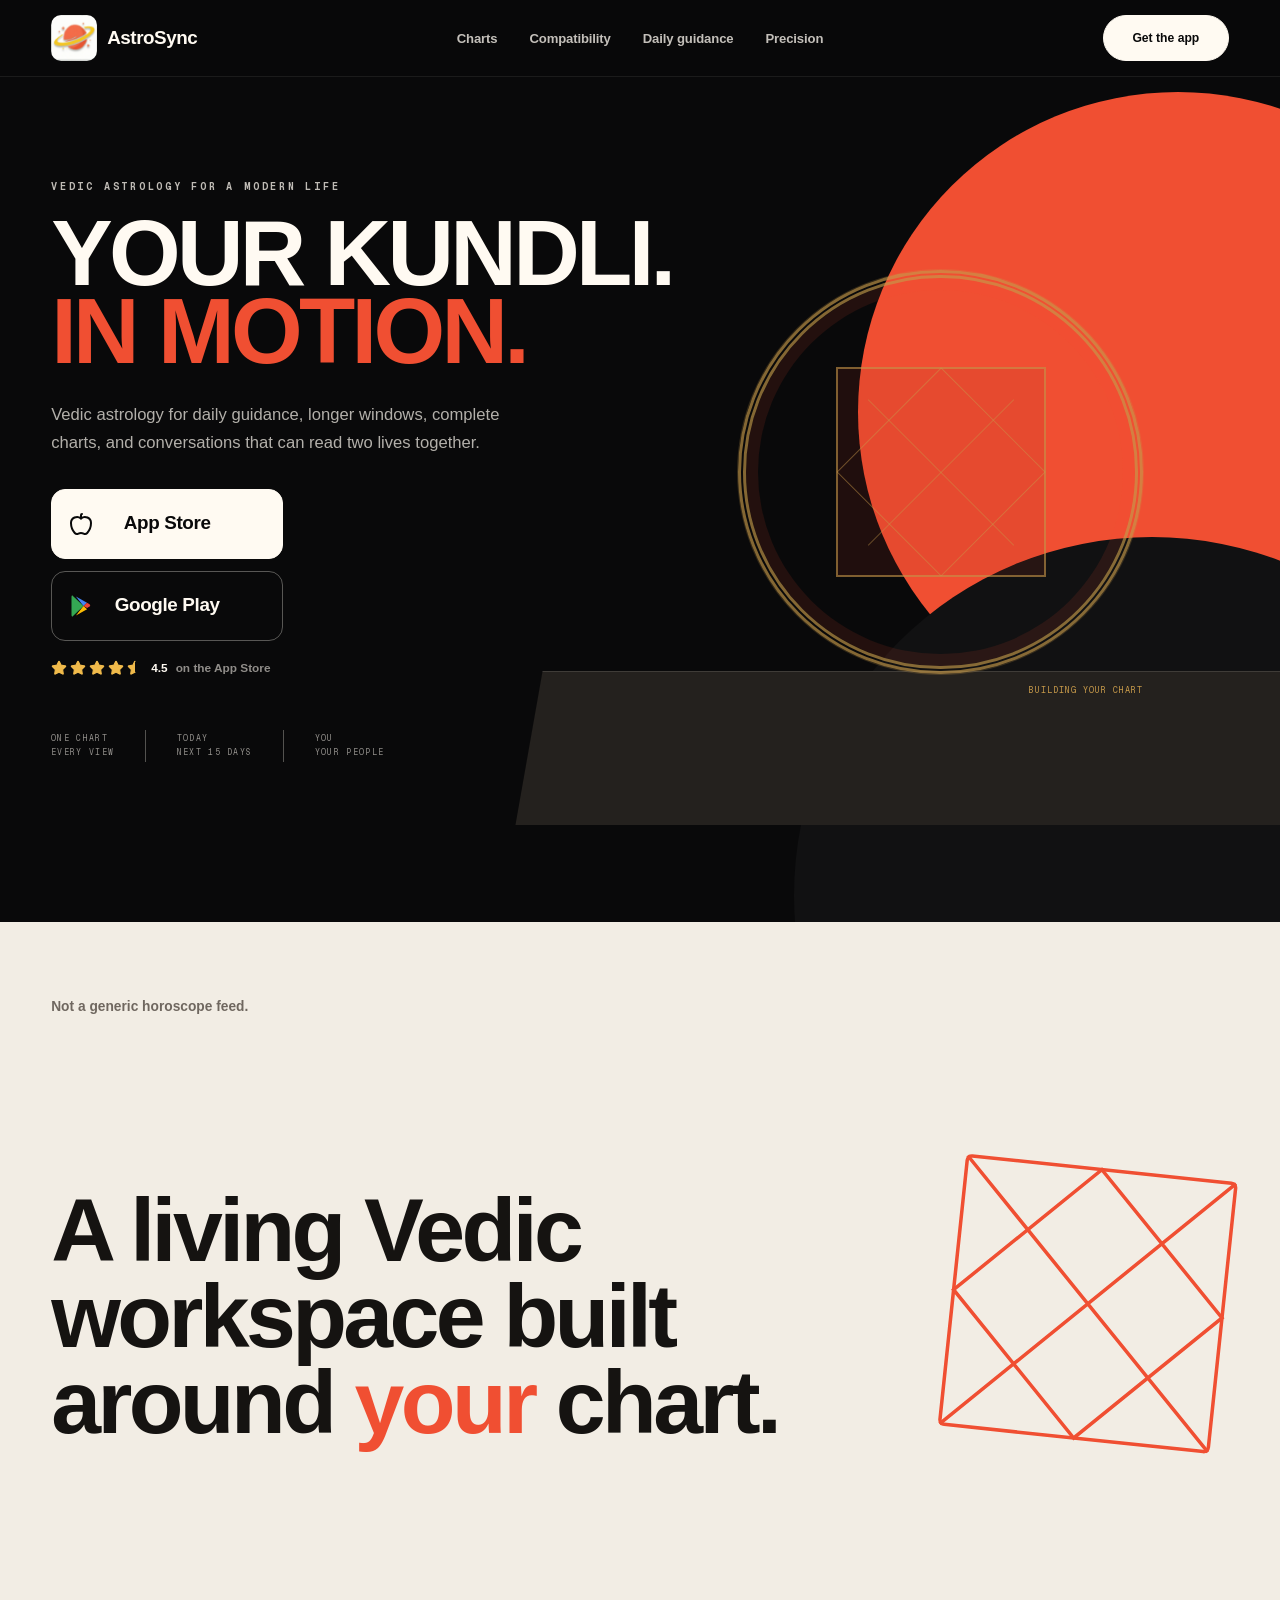
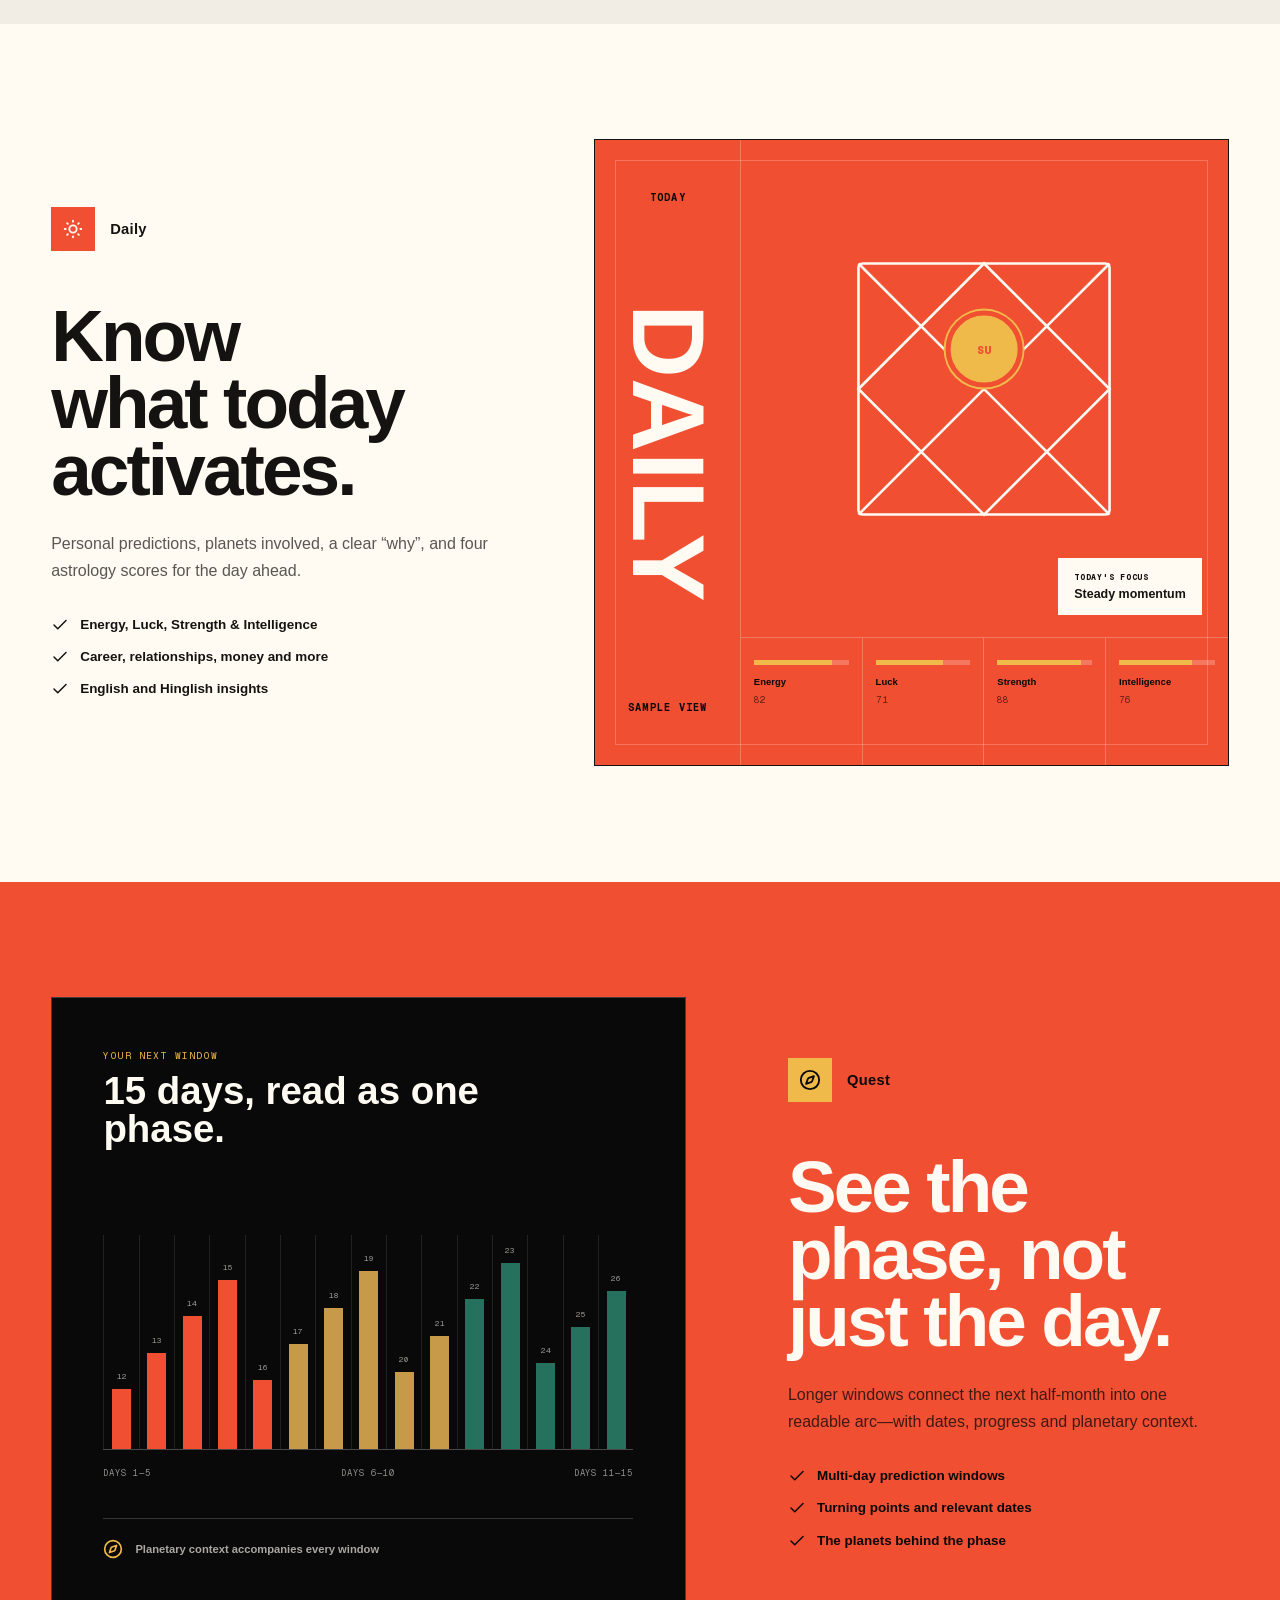
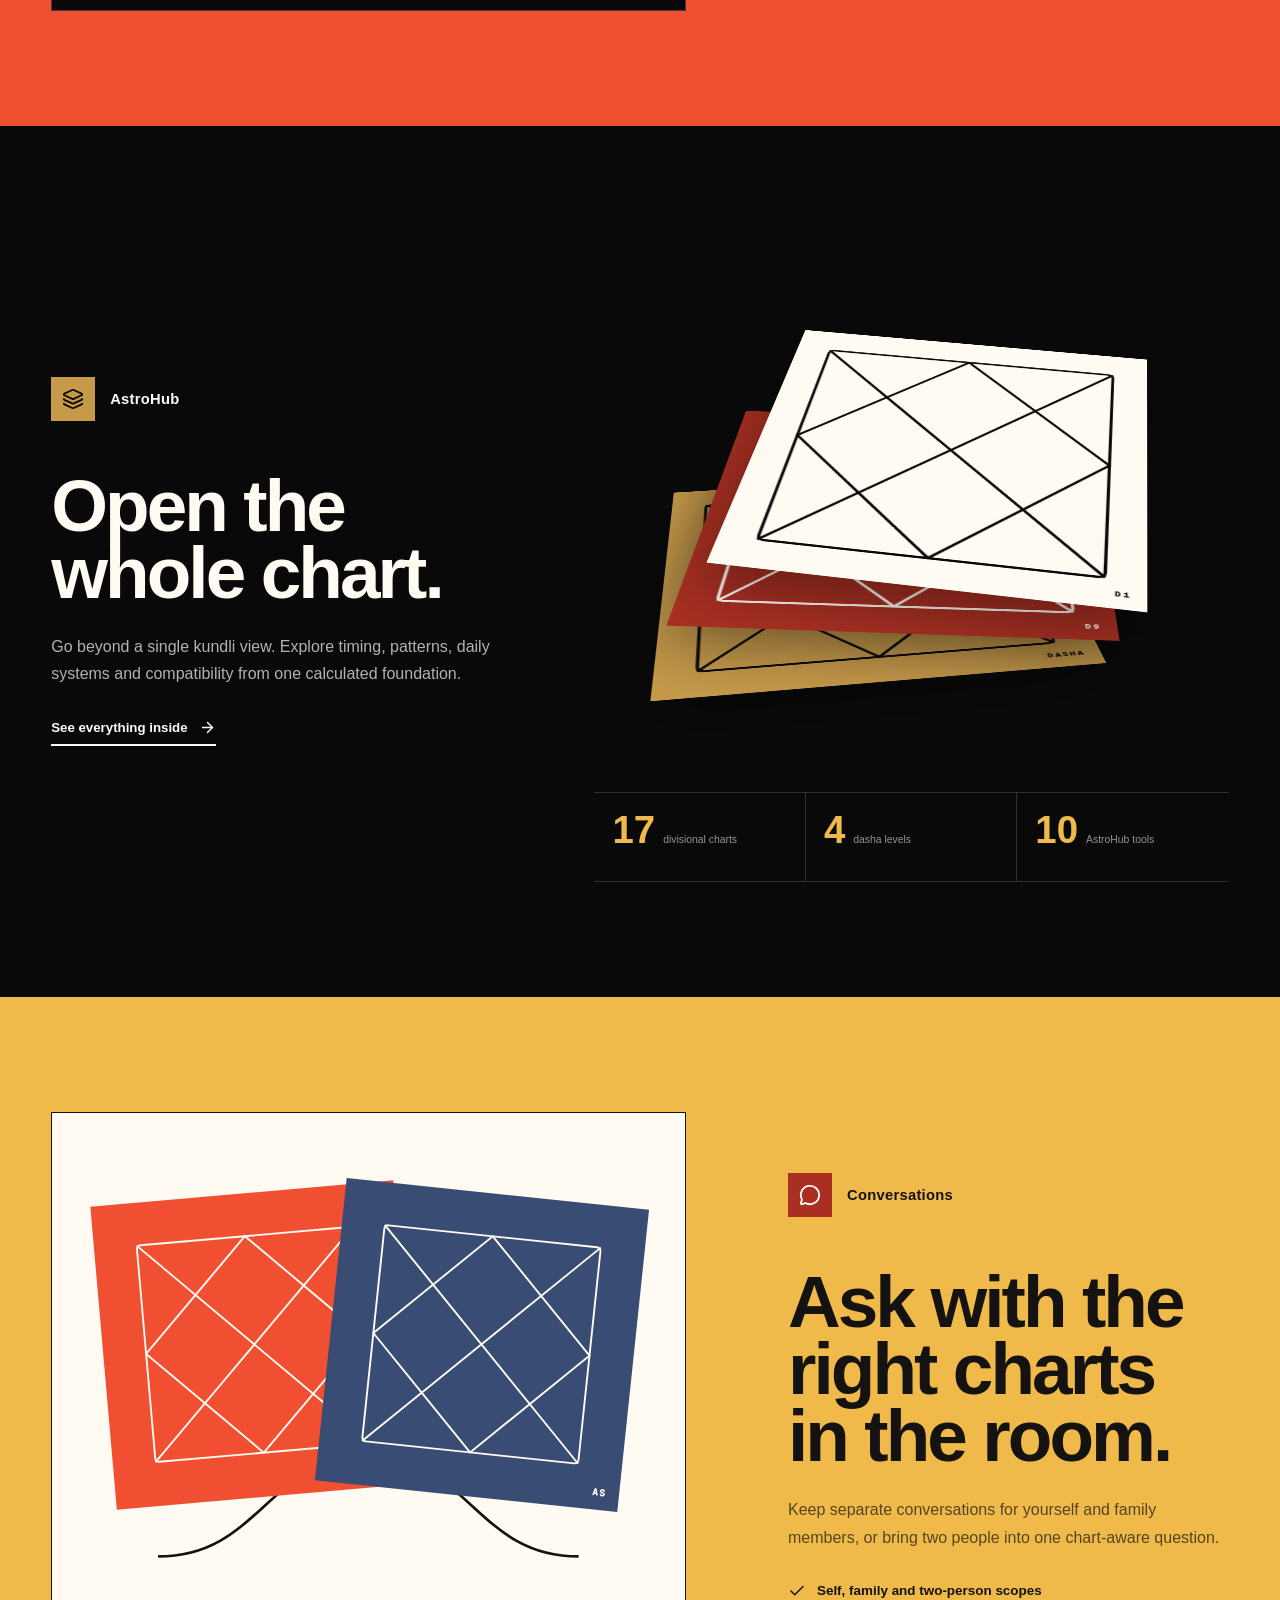
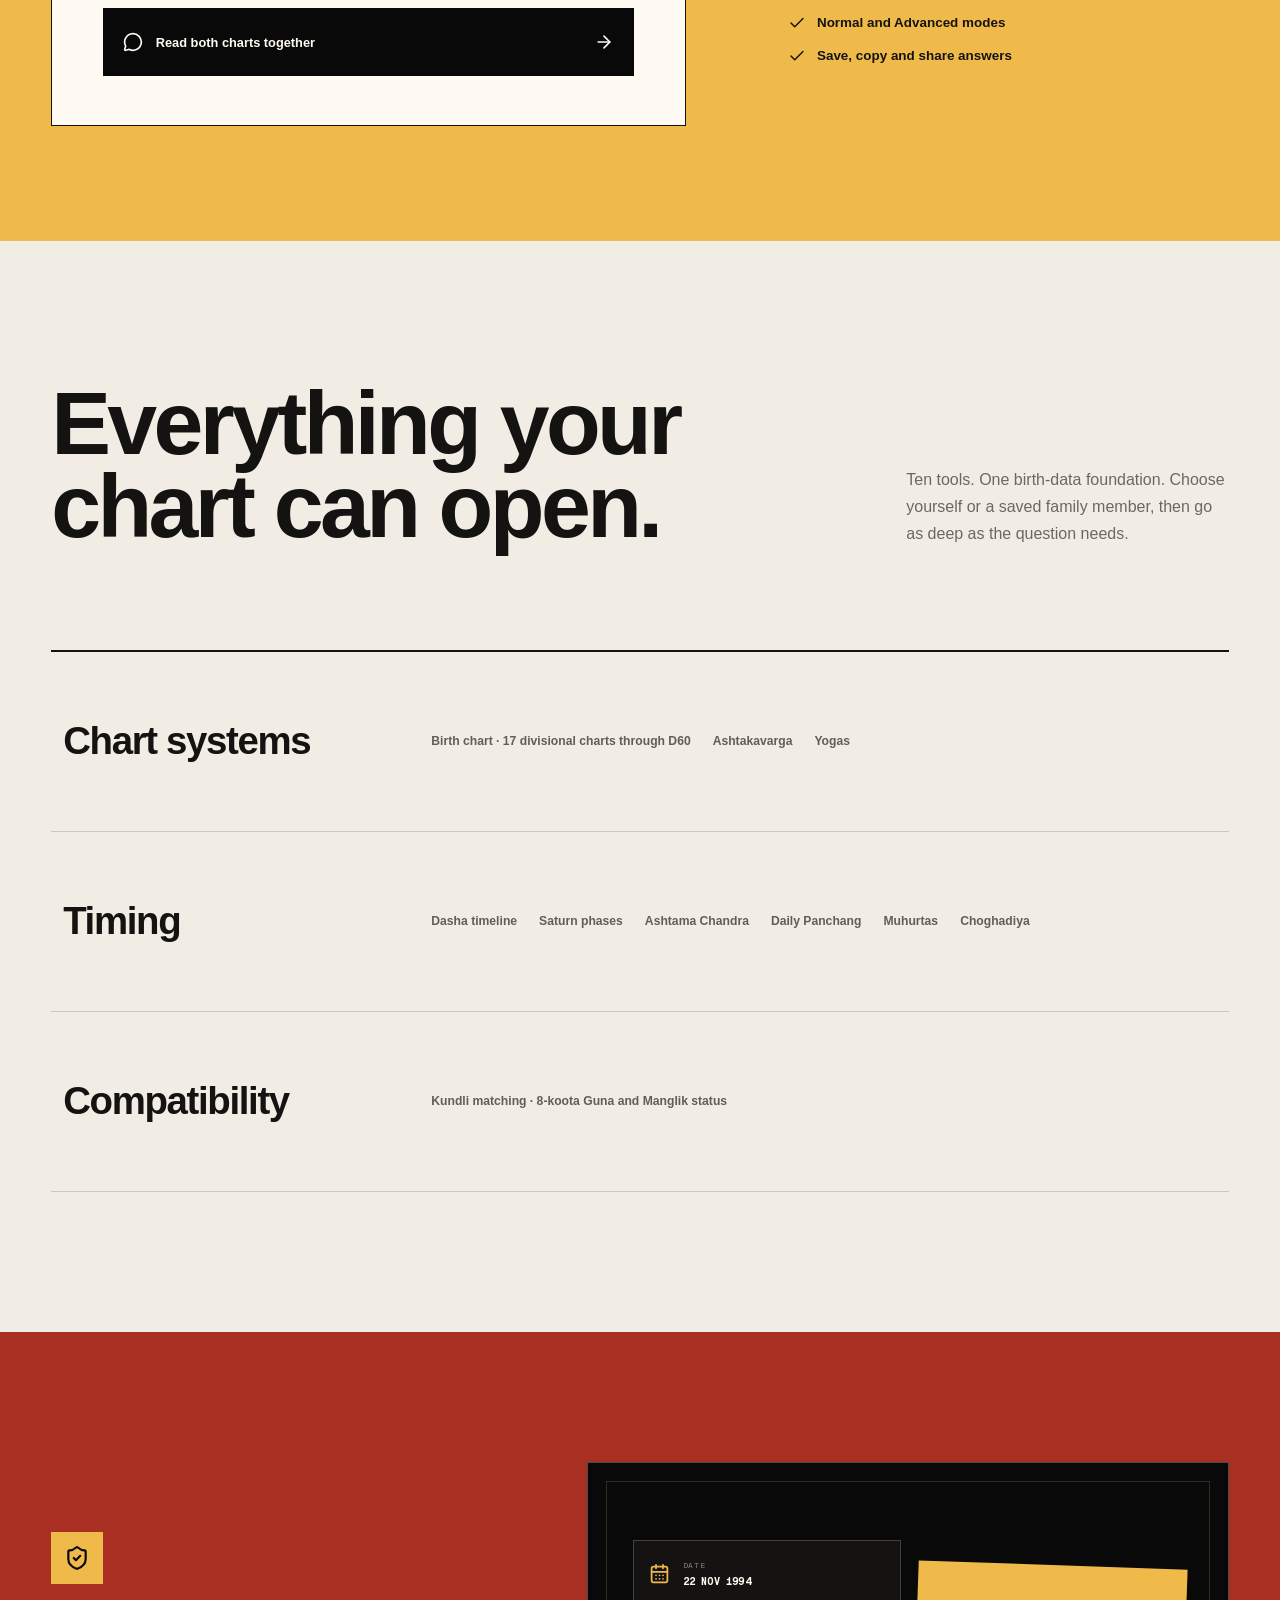
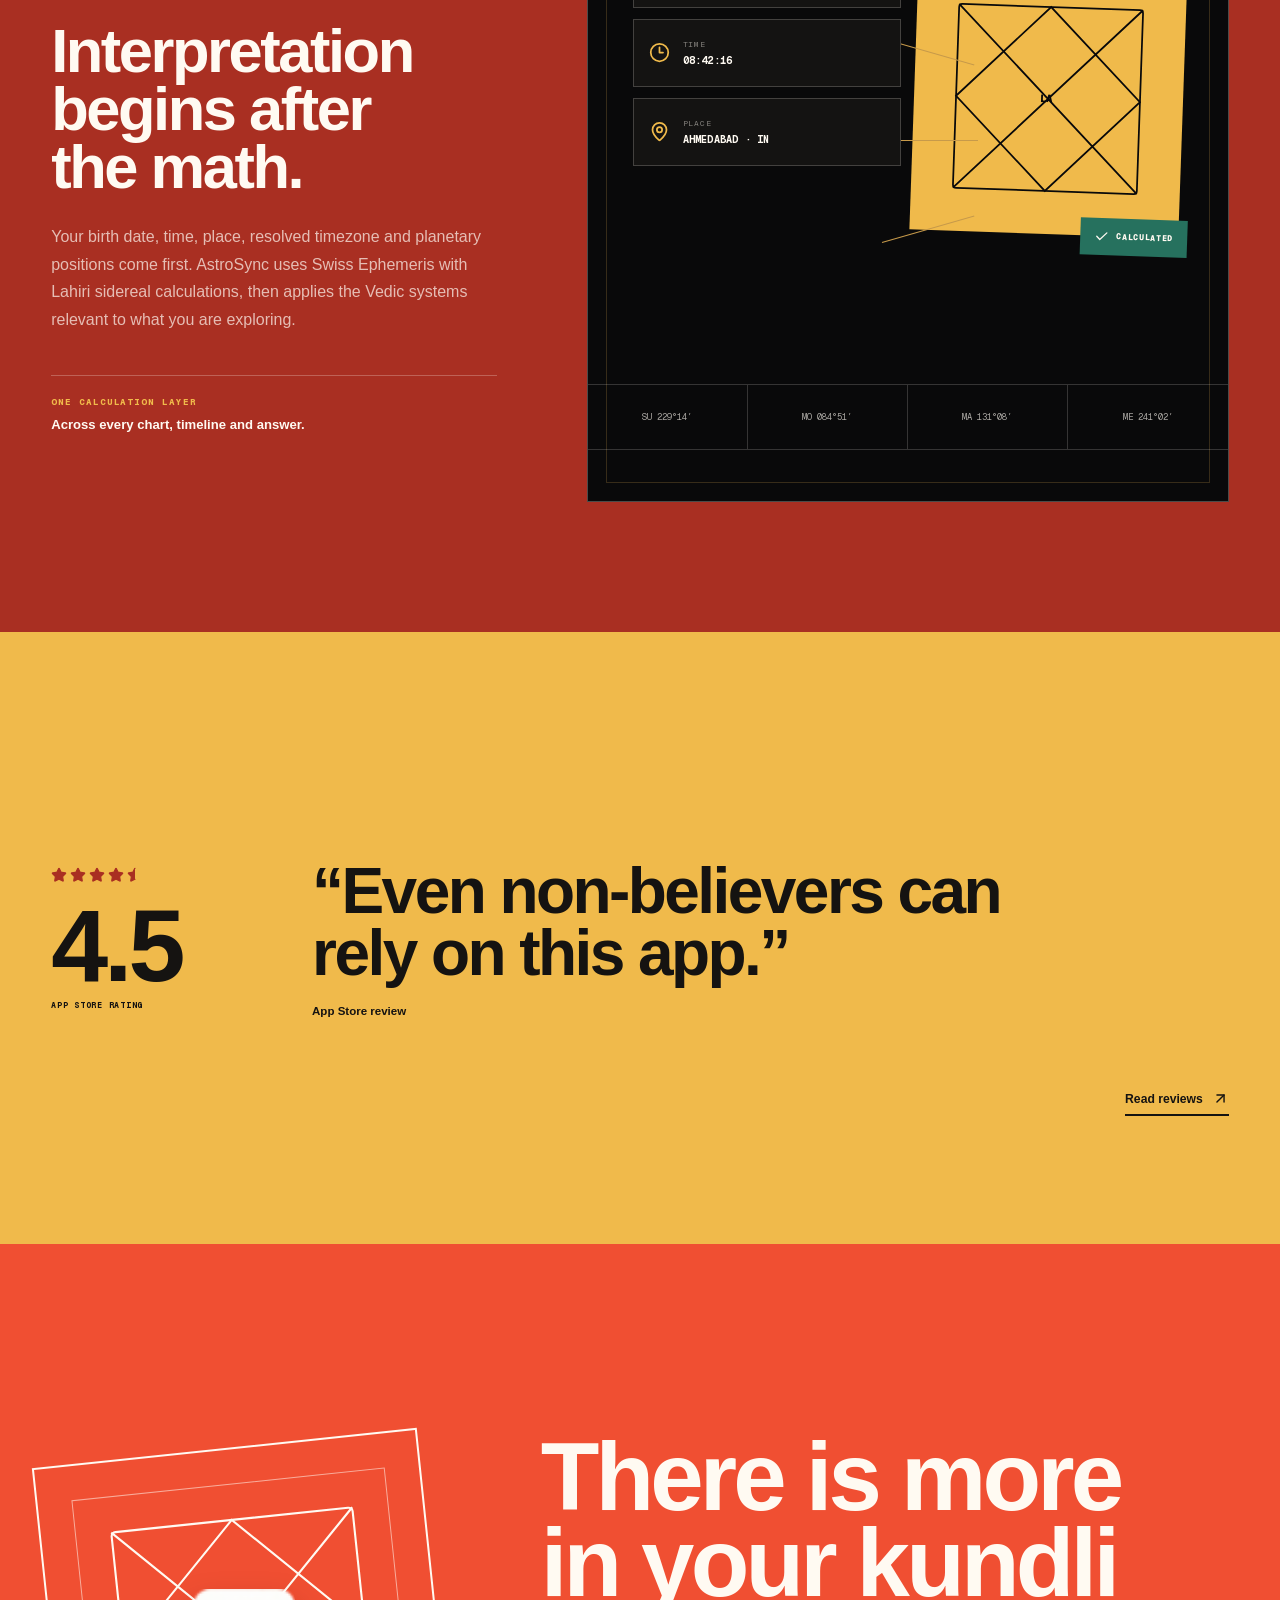
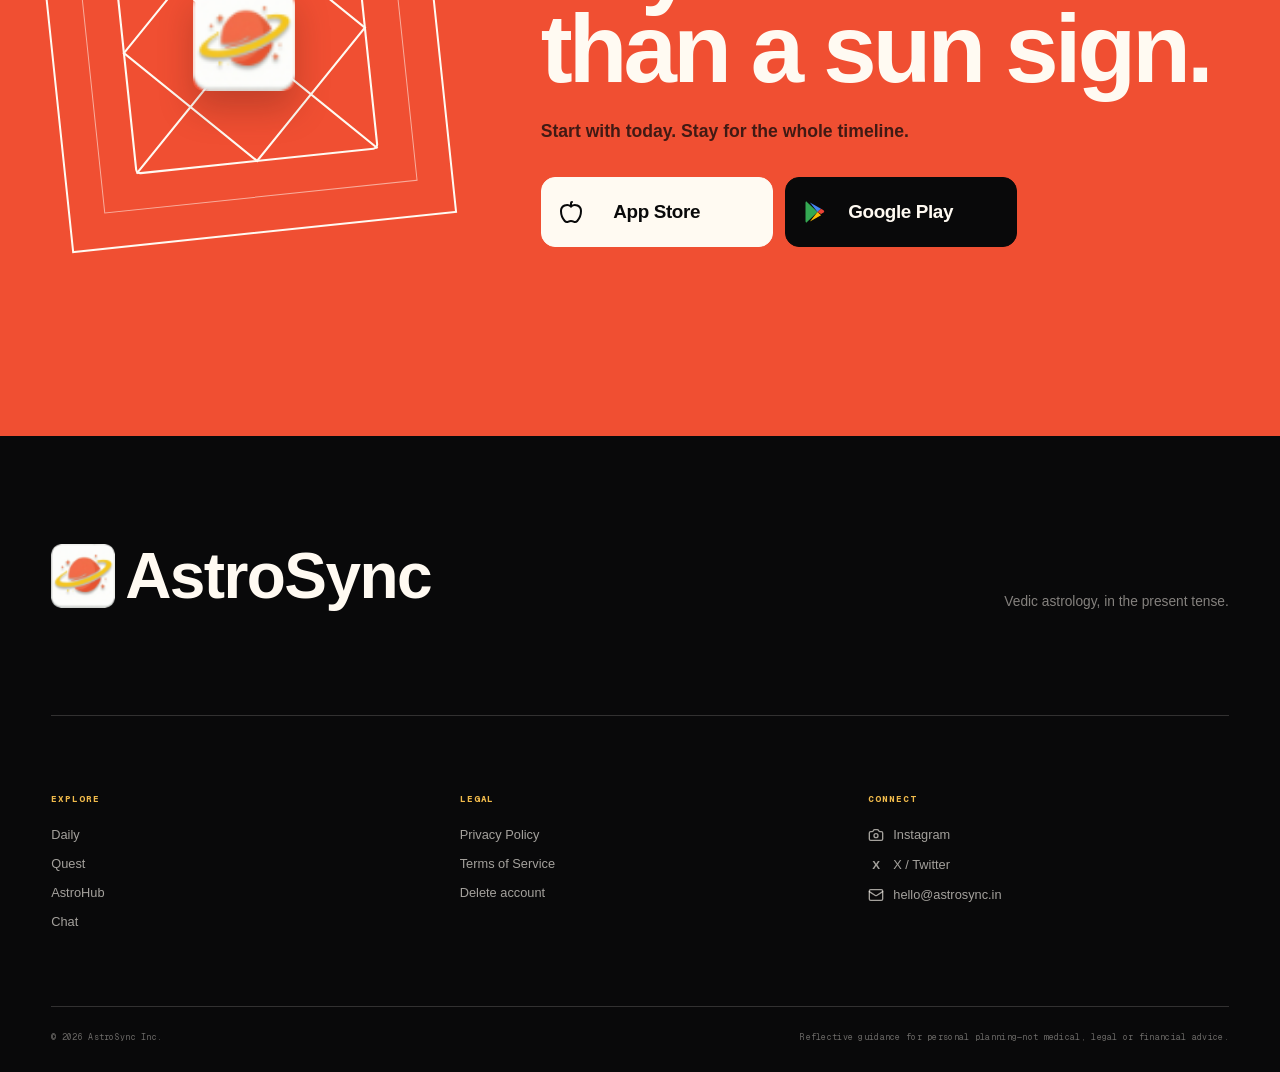
==== commit 3d067ef5: "Launch living kundli redesign" ====
--- a/index.html
+++ b/index.html
@@ -1,12 +1,15 @@
-<!DOCTYPE html><html lang="en" class="scroll-smooth"><head><meta charSet="utf-8"/><meta name="viewport" content="width=device-width, initial-scale=1"/><link rel="preload" href="/astrosync-original.png" as="image"/><link rel="preload" href="/illustrations/hero.jpg" as="image"/><link rel="stylesheet" href="/assets/index-KBRMaulx.css" data-rsc-css-href="/assets/index-KBRMaulx.css" data-precedence="vite-rsc/importer-resources"/><script async="" src="https://www.googletagmanager.com/gtag/js?id=G-KCZBN5Z8LP"></script><title>AstroSync — Personal astronomy, precise by design</title><meta name="description" content="Daily predictions, longer phases, complete chart intelligence, and context-aware conversations powered by NASA-precision astronomical data."/><meta name="application-name" content="AstroSync"/><meta name="keywords" content="AstroSync,personal astrology,birth chart,daily predictions,dasha timeline,kundli,panchang"/><meta name="robots" content="index, follow"/><meta property="og:title" content="AstroSync — Personal astronomy, precise by design"/><meta property="og:description" content="Daily predictions, longer phases, complete chart intelligence, and context-aware conversations powered by NASA-precision astronomical data."/><meta property="og:url" content="https://astrosync.in"/><meta property="og:site_name" content="AstroSync"/><meta property="og:type" content="website"/><meta property="og:locale" content="en_IN"/><meta property="og:image" content="https://astrosync.in/og-image.png"/><meta property="og:image:width" content="1200"/><meta property="og:image:height" content="630"/><meta property="og:image:alt" content="AstroSync — Your life, in astronomical focus."/><meta name="twitter:card" content="summary_large_image"/><meta name="twitter:title" content="AstroSync — Personal astronomy, precise by design"/><meta name="twitter:description" content="Daily predictions, longer phases, complete chart intelligence, and context-aware conversations powered by NASA-precision astronomical data."/><meta name="twitter:image" content="https://astrosync.in/og-image.png"/><link rel="shortcut icon" href="https://astrosync.in/favicon.ico"/><link rel="icon" href="https://astrosync.in/favicon.ico"/><link rel="canonical" href="https://astrosync.in"/><meta name="apple-itunes-app" content="app-id=6757424310"/><meta name="theme-color" content="#fbfcfa"/><meta name="color-scheme" content="light"/><script>window.dataLayer = window.dataLayer || [];
+<!DOCTYPE html><html lang="en" class="__variable_archivo_black_0i2o4s3 __variable_manrope_0zgwfjk __variable_geist_mono_1diim1n"><head><meta charSet="utf-8"/><meta name="viewport" content="width=device-width, initial-scale=1"/><link rel="preload" href="/astrosync-original.png" as="image"/><link rel="stylesheet" href="/assets/index-lBwFkuE_.css" data-rsc-css-href="/assets/index-lBwFkuE_.css" data-precedence="vite-rsc/importer-resources"/><script async="" src="https://www.googletagmanager.com/gtag/js?id=G-KCZBN5Z8LP"></script><link rel="modulepreload" href="/assets/layout-segment-context-DLZc0cT6.js" crossorigin=""/><link rel="modulepreload" href="/assets/rolldown-runtime-S-ySWqyJ.js" crossorigin=""/><link rel="modulepreload" href="/assets/index-CpswTYO7.js" crossorigin=""/><link rel="modulepreload" href="/assets/framework-DjPHiq1u.js" crossorigin=""/><link rel="modulepreload" href="/assets/dom-motion-Cy837Ai6.js" crossorigin=""/><link rel="modulepreload" href="/assets/gsap-BEsEDAKg.js" crossorigin=""/><link rel="modulepreload" href="/assets/Icon-DxI4gEEl.js" crossorigin=""/><link rel="modulepreload" href="/assets/living-kundli-DibHJ7vp.js" crossorigin=""/><title>AstroSync — Your kundli, in motion</title><meta name="description" content="Personal Vedic astrology for today, the next fifteen days, complete charts and chart-aware conversations for you and your family."/><meta name="application-name" content="AstroSync"/><meta name="keywords" content="AstroSync,personal astrology,birth chart,daily predictions,dasha timeline,kundli,panchang"/><meta name="robots" content="index, follow"/><meta property="og:title" content="AstroSync — Your kundli, in motion"/><meta property="og:description" content="Personal Vedic astrology for today, the next fifteen days, complete charts and chart-aware conversations for you and your family."/><meta property="og:url" content="https://astrosync.in"/><meta property="og:site_name" content="AstroSync"/><meta property="og:type" content="website"/><meta property="og:locale" content="en_IN"/><meta property="og:image" content="https://astrosync.in/og-image.png"/><meta property="og:image:width" content="1200"/><meta property="og:image:height" content="630"/><meta property="og:image:alt" content="AstroSync — Your kundli, in motion."/><meta name="twitter:card" content="summary_large_image"/><meta name="twitter:title" content="AstroSync — Your kundli, in motion"/><meta name="twitter:description" content="Personal Vedic astrology for today, the next fifteen days, complete charts and chart-aware conversations for you and your family."/><meta name="twitter:image" content="https://astrosync.in/og-image.png"/><link rel="shortcut icon" href="https://astrosync.in/favicon.ico"/><link rel="icon" href="https://astrosync.in/favicon.ico"/><link rel="canonical" href="https://astrosync.in"/><meta name="apple-itunes-app" content="app-id=6757424310"/><meta name="theme-color" content="#0b0b0c"/><meta name="color-scheme" content="dark"/><script>window.dataLayer = window.dataLayer || [];
 function gtag(){dataLayer.push(arguments);}
 gtag('js', new Date());
-gtag('config', 'G-KCZBN5Z8LP');</script>
-<link rel="preload" href="/assets/_vinext_fonts/geist-8ac0455e797f/geist-ff2310f5.woff2" as="font" type="font/woff2" crossorigin />
-<link rel="preload" href="/assets/_vinext_fonts/geist-8ac0455e797f/geist-875ccdd4.woff2" as="font" type="font/woff2" crossorigin />
-<link rel="preload" href="/assets/_vinext_fonts/geist-8ac0455e797f/geist-52306abf.woff2" as="font" type="font/woff2" crossorigin />
-<link rel="preload" href="/assets/_vinext_fonts/geist-8ac0455e797f/geist-001175b1.woff2" as="font" type="font/woff2" crossorigin />
-<link rel="preload" href="/assets/_vinext_fonts/geist-8ac0455e797f/geist-98bbbccb.woff2" as="font" type="font/woff2" crossorigin />
+gtag('config', 'G-KCZBN5Z8LP');</script><script>self.__VINEXT_RSC_PARAMS__={}</script><script>self.__VINEXT_RSC_NAV__={"pathname":"/","searchParams":[]}</script><link rel="modulepreload" href="/assets/index-CpswTYO7.js" />
+<link rel="preload" href="/assets/_vinext_fonts/manrope-76eca2803f7f/manrope-37facb2a.woff2" as="font" type="font/woff2" crossorigin />
+<link rel="preload" href="/assets/_vinext_fonts/manrope-76eca2803f7f/manrope-c9a5f13c.woff2" as="font" type="font/woff2" crossorigin />
+<link rel="preload" href="/assets/_vinext_fonts/manrope-76eca2803f7f/manrope-f00fa027.woff2" as="font" type="font/woff2" crossorigin />
+<link rel="preload" href="/assets/_vinext_fonts/manrope-76eca2803f7f/manrope-bd6e7fdc.woff2" as="font" type="font/woff2" crossorigin />
+<link rel="preload" href="/assets/_vinext_fonts/manrope-76eca2803f7f/manrope-76dcfc73.woff2" as="font" type="font/woff2" crossorigin />
+<link rel="preload" href="/assets/_vinext_fonts/manrope-76eca2803f7f/manrope-81401990.woff2" as="font" type="font/woff2" crossorigin />
+<link rel="preload" href="/assets/_vinext_fonts/archivo-black-127ff4bf8365/archivo-black-871aed67.woff2" as="font" type="font/woff2" crossorigin />
+<link rel="preload" href="/assets/_vinext_fonts/archivo-black-127ff4bf8365/archivo-black-1536a216.woff2" as="font" type="font/woff2" crossorigin />
 <link rel="preload" href="/assets/_vinext_fonts/geist-mono-00e989178794/geist-mono-f6b33328.woff2" as="font" type="font/woff2" crossorigin />
 <link rel="preload" href="/assets/_vinext_fonts/geist-mono-00e989178794/geist-mono-44e03052.woff2" as="font" type="font/woff2" crossorigin />
 <link rel="preload" href="/assets/_vinext_fonts/geist-mono-00e989178794/geist-mono-0638449e.woff2" as="font" type="font/woff2" crossorigin />
@@ -15,53 +18,85 @@
 <link rel="preload" href="/assets/_vinext_fonts/geist-mono-00e989178794/geist-mono-013b2f2f.woff2" as="font" type="font/woff2" crossorigin />
 <style data-vinext-fonts>/* cyrillic-ext */
 @font-face {
-  font-family: 'Geist';
+  font-family: 'Manrope';
   font-style: normal;
-  font-weight: 100 900;
+  font-weight: 200 800;
   font-display: swap;
-  src: url(/assets/_vinext_fonts/geist-8ac0455e797f/geist-ff2310f5.woff2) format('woff2');
+  src: url(/assets/_vinext_fonts/manrope-76eca2803f7f/manrope-37facb2a.woff2) format('woff2');
   unicode-range: U+0460-052F, U+1C80-1C8A, U+20B4, U+2DE0-2DFF, U+A640-A69F, U+FE2E-FE2F;
 }
 /* cyrillic */
 @font-face {
-  font-family: 'Geist';
+  font-family: 'Manrope';
   font-style: normal;
-  font-weight: 100 900;
+  font-weight: 200 800;
   font-display: swap;
-  src: url(/assets/_vinext_fonts/geist-8ac0455e797f/geist-875ccdd4.woff2) format('woff2');
+  src: url(/assets/_vinext_fonts/manrope-76eca2803f7f/manrope-c9a5f13c.woff2) format('woff2');
   unicode-range: U+0301, U+0400-045F, U+0490-0491, U+04B0-04B1, U+2116;
+}
+/* greek */
+@font-face {
+  font-family: 'Manrope';
+  font-style: normal;
+  font-weight: 200 800;
+  font-display: swap;
+  src: url(/assets/_vinext_fonts/manrope-76eca2803f7f/manrope-f00fa027.woff2) format('woff2');
+  unicode-range: U+0370-0377, U+037A-037F, U+0384-038A, U+038C, U+038E-03A1, U+03A3-03FF;
 }
 /* vietnamese */
 @font-face {
-  font-family: 'Geist';
+  font-family: 'Manrope';
   font-style: normal;
-  font-weight: 100 900;
+  font-weight: 200 800;
   font-display: swap;
-  src: url(/assets/_vinext_fonts/geist-8ac0455e797f/geist-52306abf.woff2) format('woff2');
+  src: url(/assets/_vinext_fonts/manrope-76eca2803f7f/manrope-bd6e7fdc.woff2) format('woff2');
   unicode-range: U+0102-0103, U+0110-0111, U+0128-0129, U+0168-0169, U+01A0-01A1, U+01AF-01B0, U+0300-0301, U+0303-0304, U+0308-0309, U+0323, U+0329, U+1EA0-1EF9, U+20AB;
 }
 /* latin-ext */
 @font-face {
-  font-family: 'Geist';
+  font-family: 'Manrope';
   font-style: normal;
-  font-weight: 100 900;
+  font-weight: 200 800;
   font-display: swap;
-  src: url(/assets/_vinext_fonts/geist-8ac0455e797f/geist-001175b1.woff2) format('woff2');
+  src: url(/assets/_vinext_fonts/manrope-76eca2803f7f/manrope-76dcfc73.woff2) format('woff2');
   unicode-range: U+0100-02BA, U+02BD-02C5, U+02C7-02CC, U+02CE-02D7, U+02DD-02FF, U+0304, U+0308, U+0329, U+1D00-1DBF, U+1E00-1E9F, U+1EF2-1EFF, U+2020, U+20A0-20AB, U+20AD-20C0, U+2113, U+2C60-2C7F, U+A720-A7FF;
 }
 /* latin */
 @font-face {
-  font-family: 'Geist';
+  font-family: 'Manrope';
   font-style: normal;
-  font-weight: 100 900;
+  font-weight: 200 800;
   font-display: swap;
-  src: url(/assets/_vinext_fonts/geist-8ac0455e797f/geist-98bbbccb.woff2) format('woff2');
+  src: url(/assets/_vinext_fonts/manrope-76eca2803f7f/manrope-81401990.woff2) format('woff2');
   unicode-range: U+0000-00FF, U+0131, U+0152-0153, U+02BB-02BC, U+02C6, U+02DA, U+02DC, U+0304, U+0308, U+0329, U+2000-206F, U+20AC, U+2122, U+2191, U+2193, U+2212, U+2215, U+FEFF, U+FFFD;
 }
 
-.__font_geist_0tvmz3h { font-family: 'Geist', sans-serif; }
+.__font_manrope_0zgwfjk { font-family: 'Manrope', sans-serif; }
 
-.__variable_geist_0tvmz3h { --font-geist-sans: 'Geist', sans-serif; }
+.__variable_manrope_0zgwfjk { --font-manrope: 'Manrope', sans-serif; }
+
+/* latin-ext */
+@font-face {
+  font-family: 'Archivo Black';
+  font-style: normal;
+  font-weight: 400;
+  font-display: swap;
+  src: url(/assets/_vinext_fonts/archivo-black-127ff4bf8365/archivo-black-871aed67.woff2) format('woff2');
+  unicode-range: U+0100-02BA, U+02BD-02C5, U+02C7-02CC, U+02CE-02D7, U+02DD-02FF, U+0304, U+0308, U+0329, U+1D00-1DBF, U+1E00-1E9F, U+1EF2-1EFF, U+2020, U+20A0-20AB, U+20AD-20C0, U+2113, U+2C60-2C7F, U+A720-A7FF;
+}
+/* latin */
+@font-face {
+  font-family: 'Archivo Black';
+  font-style: normal;
+  font-weight: 400;
+  font-display: swap;
+  src: url(/assets/_vinext_fonts/archivo-black-127ff4bf8365/archivo-black-1536a216.woff2) format('woff2');
+  unicode-range: U+0000-00FF, U+0131, U+0152-0153, U+02BB-02BC, U+02C6, U+02DA, U+02DC, U+0304, U+0308, U+0329, U+2000-206F, U+20AC, U+2122, U+2191, U+2193, U+2212, U+2215, U+FEFF, U+FFFD;
+}
+
+.__font_archivo_black_0i2o4s3 { font-family: 'Archivo Black', sans-serif; }
+
+.__variable_archivo_black_0i2o4s3 { --font-archivo-black: 'Archivo Black', sans-serif; }
 
 /* cyrillic-ext */
 @font-face {
@@ -122,4 +157,4 @@
 
 .__variable_geist_mono_1diim1n { --font-geist-mono: 'Geist Mono', sans-serif; }
 </style>
-</head><body class="__variable_geist_0tvmz3h __variable_geist_mono_1diim1n"><main><nav class="site-nav" aria-label="Primary navigation"><a class="brand" href="#top" aria-label="AstroSync home"><img class="brand-icon" src="/astrosync-original.png" width="48" height="48" alt="" aria-hidden="true"/><span class="brand-wordmark"><strong>AstroSync</strong><small>Personal astronomy</small></span></a><div class="nav-links"><a href="#product">Features</a><a href="#precision">Precision</a><a href="#reviews">Reviews</a></div><a class="nav-cta" href="#download">Download app <svg xmlns="http://www.w3.org/2000/svg" width="24" height="24" viewBox="0 0 24 24" fill="none" stroke="currentColor" stroke-width="2" stroke-linecap="round" stroke-linejoin="round" class="lucide lucide-arrow-right" aria-hidden="true"><path d="M5 12h14"></path><path d="m12 5 7 7-7 7"></path></svg></a></nav><section class="hero" id="top"><div class="hero-copy"><div class="availability-pill"><span></span> Now on iOS &amp; Android</div><h1>Your life, in <em>astronomical</em> focus.</h1><p class="hero-lead">Daily predictions. Longer phases. Complete chart intelligence. One careful conversation—calculated from the sky as it actually is.</p><div class="store-buttons"><a class="store-button store-button-primary" href="https://apps.apple.com/in/app/astrosync-train-your-own-ai/id6757424310" target="_blank" rel="noreferrer" aria-label="Download AstroSync on the App Store"><svg xmlns="http://www.w3.org/2000/svg" width="24" height="24" viewBox="0 0 24 24" fill="none" stroke="currentColor" stroke-width="2" stroke-linecap="round" stroke-linejoin="round" class="lucide lucide-apple" aria-hidden="true"><path d="M12 6.528V3a1 1 0 0 1 1-1h0"></path><path d="M18.237 21A15 15 0 0 0 22 11a6 6 0 0 0-10-4.472A6 6 0 0 0 2 11a15.1 15.1 0 0 0 3.763 10 3 3 0 0 0 3.648.648 5.5 5.5 0 0 1 5.178 0A3 3 0 0 0 18.237 21"></path></svg><span><small>Download on the</small><strong>App Store</strong></span></a><a class="store-button store-button-secondary" href="https://play.google.com/store/apps/details?id=in.astrosync.app" target="_blank" rel="noreferrer" aria-label="Get AstroSync on Google Play"><svg xmlns="http://www.w3.org/2000/svg" width="24" height="24" viewBox="0 0 24 24" fill="currentColor" stroke="currentColor" stroke-width="2" stroke-linecap="round" stroke-linejoin="round" class="lucide lucide-play" aria-hidden="true"><path d="M5 5a2 2 0 0 1 3.008-1.728l11.997 6.998a2 2 0 0 1 .003 3.458l-12 7A2 2 0 0 1 5 19z"></path></svg><span><small>Get it on</small><strong>Google Play</strong></span></a></div><a class="precision-link" href="#precision"><svg xmlns="http://www.w3.org/2000/svg" width="24" height="24" viewBox="0 0 24 24" fill="none" stroke="currentColor" stroke-width="2" stroke-linecap="round" stroke-linejoin="round" class="lucide lucide-database" aria-hidden="true"><ellipse cx="12" cy="5" rx="9" ry="3"></ellipse><path d="M3 5V19A9 3 0 0 0 21 19V5"></path><path d="M3 12A9 3 0 0 0 21 12"></path></svg>Powered by NASA-precision astronomical data<svg xmlns="http://www.w3.org/2000/svg" width="24" height="24" viewBox="0 0 24 24" fill="none" stroke="currentColor" stroke-width="2" stroke-linecap="round" stroke-linejoin="round" class="lucide lucide-chevron-right" aria-hidden="true"><path d="m9 18 6-6-6-6"></path></svg></a></div><div class="hero-art"><div class="hero-illustration-frame"><img class="hero-illustration" src="/illustrations/hero.jpg" width="1536" height="1024" alt="A person checking AstroSync in the morning, with daily, chart, and family context connected around him"/><div class="hero-guidance-card"><span>Today · Personal signal</span><strong>Protect your focus after lunch.</strong><small>Clear window · 14:20—17:10</small></div><div class="hero-calculated-pill"><svg xmlns="http://www.w3.org/2000/svg" width="24" height="24" viewBox="0 0 24 24" fill="none" stroke="currentColor" stroke-width="2" stroke-linecap="round" stroke-linejoin="round" class="lucide lucide-shield-check" aria-hidden="true"><path d="M20 13c0 5-3.5 7.5-7.66 8.95a1 1 0 0 1-.67-.01C7.5 20.5 4 18 4 13V6a1 1 0 0 1 1-1c2 0 4.5-1.2 6.24-2.72a1.17 1.17 0 0 1 1.52 0C14.51 3.81 17 5 19 5a1 1 0 0 1 1 1z"></path><path d="m9 12 2 2 4-4"></path></svg> Calculated for your chart</div></div></div></section><section class="signal-strip" aria-label="AstroSync at a glance"><div><span class="signal-label">Daily</span><strong>Every day</strong><small>Personal predictions</small></div><div><span class="signal-label">Quest</span><strong>~15 days</strong><small>Longer life phases</small></div><div><span class="signal-label">Chat</span><strong>7 layers</strong><small>Before every answer</small></div><div><span class="signal-label">AstroHub</span><strong>One sky</strong><small>Your full chart system</small></div></section><section class="product-section" id="product"><div class="section-heading"><span class="section-kicker">01 / Inside AstroSync</span><h2>Built around real life.</h2><p>A daily signal, a longer horizon, your complete astrological system, and a conversation that understands who you are asking about.</p></div><div class="feature-stories"><article class="story-card story-daily"><div class="story-media"><img src="/illustrations/daily.jpg" width="1536" height="1024" alt="A person checking his personalised Daily prediction while starting the day" loading="lazy"/></div><div class="story-copy"><div class="card-topline"><span>01 / TODAY</span><svg xmlns="http://www.w3.org/2000/svg" width="24" height="24" viewBox="0 0 24 24" fill="none" stroke="currentColor" stroke-width="2" stroke-linecap="round" stroke-linejoin="round" class="lucide lucide-calendar-days" aria-hidden="true"><path d="M8 2v4"></path><path d="M16 2v4"></path><rect width="18" height="18" x="3" y="4" rx="2"></rect><path d="M3 10h18"></path><path d="M8 14h.01"></path><path d="M12 14h.01"></path><path d="M16 14h.01"></path><path d="M8 18h.01"></path><path d="M12 18h.01"></path><path d="M16 18h.01"></path></svg></div><h3>Daily</h3><p>Wake up to a prediction made for this day—not a recycled zodiac paragraph. See where your energy, focus, and timing are headed.</p><div class="day-rhythm" aria-label="Example Daily rhythm"><div><small>Morning</small><strong>Settle in</strong></div><div class="day-rhythm-active"><small>Afternoon</small><strong>Clear window</strong></div><div><small>Evening</small><strong>Go gently</strong></div></div><div class="story-foot"><span>Refreshed for every day</span><svg xmlns="http://www.w3.org/2000/svg" width="24" height="24" viewBox="0 0 24 24" fill="none" stroke="currentColor" stroke-width="2" stroke-linecap="round" stroke-linejoin="round" class="lucide lucide-arrow-right" aria-hidden="true"><path d="M5 12h14"></path><path d="m12 5 7 7-7 7"></path></svg></div></div></article><article class="story-card story-quest story-reverse"><div class="story-media"><img src="/illustrations/quest.jpg" width="1536" height="1024" alt="A person planning work, rest, and review across a longer prediction phase" loading="lazy"/></div><div class="story-copy"><div class="card-topline"><span>02 / NEXT</span><svg xmlns="http://www.w3.org/2000/svg" width="24" height="24" viewBox="0 0 24 24" fill="none" stroke="currentColor" stroke-width="2" stroke-linecap="round" stroke-linejoin="round" class="lucide lucide-compass" aria-hidden="true"><circle cx="12" cy="12" r="10"></circle><path d="m16.24 7.76-1.804 5.411a2 2 0 0 1-1.265 1.265L7.76 16.24l1.804-5.411a2 2 0 0 1 1.265-1.265z"></path></svg></div><h3>Quest</h3><p>See the next half-month as a sequence of phases—when to lean in, keep the pace steady, or stop and reassess.</p><div class="phase-ribbon" aria-label="Example Quest phases"><div class="phase-momentum"><small>12—16 Jul</small><strong>Momentum</strong></div><div class="phase-steady"><small>17—22 Jul</small><strong>Steady</strong></div><div class="phase-review"><small>23—26 Jul</small><strong>Review</strong></div></div><div class="story-foot"><span>About 15 days ahead</span><svg xmlns="http://www.w3.org/2000/svg" width="24" height="24" viewBox="0 0 24 24" fill="none" stroke="currentColor" stroke-width="2" stroke-linecap="round" stroke-linejoin="round" class="lucide lucide-arrow-right" aria-hidden="true"><path d="M5 12h14"></path><path d="m12 5 7 7-7 7"></path></svg></div></div></article><article class="story-card story-hub"><div class="story-media story-media-dark"><img src="/illustrations/astrohub.jpg" width="1536" height="1024" alt="AstroSync tools connected around one birth chart and timeline" loading="lazy"/></div><div class="story-copy story-copy-dark"><div class="card-topline"><span>03 / EXPLORE</span><svg xmlns="http://www.w3.org/2000/svg" width="24" height="24" viewBox="0 0 24 24" fill="none" stroke="currentColor" stroke-width="2" stroke-linecap="round" stroke-linejoin="round" class="lucide lucide-telescope" aria-hidden="true"><path d="m10.065 12.493-6.18 1.318a.934.934 0 0 1-1.108-.702l-.537-2.15a1.07 1.07 0 0 1 .691-1.265l13.504-4.44"></path><path d="m13.56 11.747 4.332-.924"></path><path d="m16 21-3.105-6.21"></path><path d="M16.485 5.94a2 2 0 0 1 1.455-2.425l1.09-.272a1 1 0 0 1 1.212.727l1.515 6.06a1 1 0 0 1-.727 1.213l-1.09.272a2 2 0 0 1-2.425-1.455z"></path><path d="m6.158 8.633 1.114 4.456"></path><path d="m8 21 3.105-6.21"></path><circle cx="12" cy="13" r="2"></circle></svg></div><h3>AstroHub</h3><p>Your chart is not one screen. Explore the systems behind your timing, relationships, and longer patterns in one connected home.</p><div class="hub-tool-chips"><div class="hub-tool-chip"><svg xmlns="http://www.w3.org/2000/svg" width="24" height="24" viewBox="0 0 24 24" fill="none" stroke="currentColor" stroke-width="2" stroke-linecap="round" stroke-linejoin="round" class="lucide lucide-orbit" aria-hidden="true"><path d="M20.341 6.484A10 10 0 0 1 10.266 21.85"></path><path d="M3.659 17.516A10 10 0 0 1 13.74 2.152"></path><circle cx="12" cy="12" r="3"></circle><circle cx="19" cy="5" r="2"></circle><circle cx="5" cy="19" r="2"></circle></svg><span>Birth charts</span></div><div class="hub-tool-chip"><svg xmlns="http://www.w3.org/2000/svg" width="24" height="24" viewBox="0 0 24 24" fill="none" stroke="currentColor" stroke-width="2" stroke-linecap="round" stroke-linejoin="round" class="lucide lucide-activity" aria-hidden="true"><path d="M22 12h-2.48a2 2 0 0 0-1.93 1.46l-2.35 8.36a.25.25 0 0 1-.48 0L9.24 2.18a.25.25 0 0 0-.48 0l-2.35 8.36A2 2 0 0 1 4.49 12H2"></path></svg><span>Dasha timeline</span></div><div class="hub-tool-chip"><svg xmlns="http://www.w3.org/2000/svg" width="24" height="24" viewBox="0 0 24 24" fill="none" stroke="currentColor" stroke-width="2" stroke-linecap="round" stroke-linejoin="round" class="lucide lucide-circle-dot" aria-hidden="true"><circle cx="12" cy="12" r="10"></circle><circle cx="12" cy="12" r="1"></circle></svg><span>Kundli yogas</span></div><div class="hub-tool-chip"><svg xmlns="http://www.w3.org/2000/svg" width="24" height="24" viewBox="0 0 24 24" fill="none" stroke="currentColor" stroke-width="2" stroke-linecap="round" stroke-linejoin="round" class="lucide lucide-layers" aria-hidden="true"><path d="M12.83 2.18a2 2 0 0 0-1.66 0L2.6 6.08a1 1 0 0 0 0 1.83l8.58 3.91a2 2 0 0 0 1.66 0l8.58-3.9a1 1 0 0 0 0-1.83z"></path><path d="M2 12a1 1 0 0 0 .58.91l8.6 3.91a2 2 0 0 0 1.65 0l8.58-3.9A1 1 0 0 0 22 12"></path><path d="M2 17a1 1 0 0 0 .58.91l8.6 3.91a2 2 0 0 0 1.65 0l8.58-3.9A1 1 0 0 0 22 17"></path></svg><span>Saturn phases</span></div><div class="hub-tool-chip"><svg xmlns="http://www.w3.org/2000/svg" width="24" height="24" viewBox="0 0 24 24" fill="none" stroke="currentColor" stroke-width="2" stroke-linecap="round" stroke-linejoin="round" class="lucide lucide-calendar-days" aria-hidden="true"><path d="M8 2v4"></path><path d="M16 2v4"></path><rect width="18" height="18" x="3" y="4" rx="2"></rect><path d="M3 10h18"></path><path d="M8 14h.01"></path><path d="M12 14h.01"></path><path d="M16 14h.01"></path><path d="M8 18h.01"></path><path d="M12 18h.01"></path><path d="M16 18h.01"></path></svg><span>Daily panchang</span></div><div class="hub-tool-chip"><svg xmlns="http://www.w3.org/2000/svg" width="24" height="24" viewBox="0 0 24 24" fill="none" stroke="currentColor" stroke-width="2" stroke-linecap="round" stroke-linejoin="round" class="lucide lucide-clock3 lucide-clock-3" aria-hidden="true"><circle cx="12" cy="12" r="10"></circle><path d="M12 6v6h4"></path></svg><span>Choghadiya</span></div><div class="hub-tool-chip"><svg xmlns="http://www.w3.org/2000/svg" width="24" height="24" viewBox="0 0 24 24" fill="none" stroke="currentColor" stroke-width="2" stroke-linecap="round" stroke-linejoin="round" class="lucide lucide-moon" aria-hidden="true"><path d="M20.985 12.486a9 9 0 1 1-9.473-9.472c.405-.022.617.46.402.803a6 6 0 0 0 8.268 8.268c.344-.215.825-.004.803.401"></path></svg><span>Ashtama Chandra</span></div><div class="hub-tool-chip"><svg xmlns="http://www.w3.org/2000/svg" width="24" height="24" viewBox="0 0 24 24" fill="none" stroke="currentColor" stroke-width="2" stroke-linecap="round" stroke-linejoin="round" class="lucide lucide-users" aria-hidden="true"><path d="M16 21v-2a4 4 0 0 0-4-4H6a4 4 0 0 0-4 4v2"></path><path d="M16 3.128a4 4 0 0 1 0 7.744"></path><path d="M22 21v-2a4 4 0 0 0-3-3.87"></path><circle cx="9" cy="7" r="4"></circle></svg><span>Guna matching</span></div></div><div class="hub-source-note"><svg xmlns="http://www.w3.org/2000/svg" width="24" height="24" viewBox="0 0 24 24" fill="none" stroke="currentColor" stroke-width="2" stroke-linecap="round" stroke-linejoin="round" class="lucide lucide-shield-check" aria-hidden="true"><path d="M20 13c0 5-3.5 7.5-7.66 8.95a1 1 0 0 1-.67-.01C7.5 20.5 4 18 4 13V6a1 1 0 0 1 1-1c2 0 4.5-1.2 6.24-2.72a1.17 1.17 0 0 1 1.52 0C14.51 3.81 17 5 19 5a1 1 0 0 1 1 1z"></path><path d="m9 12 2 2 4-4"></path></svg>One astronomical source of truth</div></div></article><article class="story-card story-chat"><div class="chat-story-top"><div class="story-media"><img src="/illustrations/chat.jpg" width="1536" height="1024" alt="A family using AstroSync together while seven kinds of context lead into one conversation" loading="lazy"/></div><div class="story-copy"><div class="card-topline"><span>04 / ASK</span><svg xmlns="http://www.w3.org/2000/svg" width="24" height="24" viewBox="0 0 24 24" fill="none" stroke="currentColor" stroke-width="2" stroke-linecap="round" stroke-linejoin="round" class="lucide lucide-message-circle" aria-hidden="true"><path d="M2.992 16.342a2 2 0 0 1 .094 1.167l-1.065 3.29a1 1 0 0 0 1.236 1.168l3.413-.998a2 2 0 0 1 1.099.092 10 10 0 1 0-4.777-4.719"></path></svg></div><h3>Chat across charts.</h3><p>Ask for yourself, a family member, or bring charts together so AstroSync can read the relationship—not one person in isolation.</p><div class="family-row" aria-label="Example combined family charts"><span class="family-avatar avatar-one">AS</span><span class="family-avatar avatar-two">MS</span><span class="family-avatar avatar-three">RS</span><span class="family-caption">One conversation · multiple charts</span></div></div></div></article></div></section><section class="precision-section" id="precision"><div class="precision-intro"><span class="section-kicker section-kicker-light">02 / Precision layer</span><h2>Precision before prediction.</h2><p>Charts, dashas, timelines, and answers all begin with the same high-precision astronomical positions. No loose approximations. No disconnected tools.</p><div class="precision-note"><svg xmlns="http://www.w3.org/2000/svg" width="24" height="24" viewBox="0 0 24 24" fill="none" stroke="currentColor" stroke-width="2" stroke-linecap="round" stroke-linejoin="round" class="lucide lucide-database" aria-hidden="true"><ellipse cx="12" cy="5" rx="9" ry="3"></ellipse><path d="M3 5V19A9 3 0 0 0 21 19V5"></path><path d="M3 12A9 3 0 0 0 21 12"></path></svg><span><small>ASTRONOMICAL FOUNDATION</small><strong>NASA-precision ephemeris data</strong></span></div></div><div class="precision-visual"><img src="/illustrations/precision.jpg" width="1536" height="1024" alt="Astronomical positions moving through an ephemeris grid and birth chart to become a personal AstroSync insight" loading="lazy"/><div class="precision-visual-caption" aria-label="How AstroSync creates an insight"><div><small>01</small><strong>Birth context</strong></div><div><small>02</small><strong>Exact sky positions</strong></div><div><small>03</small><strong>Chart + timeline</strong></div><div><small>04</small><strong>Considered insight</strong></div></div></div><div class="precision-statement"><span>ONE CALCULATION LAYER</span><strong>Every feature stays in sync with the same sky.</strong><p>The chart you explore, the phase you see, and the answer you receive all work from one consistent astronomical foundation.</p></div></section><section class="review-section" id="reviews"><div class="review-score"><span class="section-kicker">03 / Early signal</span><div class="score-line"><strong>4.5</strong><span><span class="stars" aria-label="4.5 out of 5 stars">★★★★★</span><small>App Store rating</small></span></div></div><blockquote>“Even non-believers can rely on this app.”<footer>Verified App Store review</footer></blockquote><a class="review-link" href="https://apps.apple.com/in/app/astrosync-train-your-own-ai/id6757424310" target="_blank" rel="noreferrer">Read the reviews <svg xmlns="http://www.w3.org/2000/svg" width="24" height="24" viewBox="0 0 24 24" fill="none" stroke="currentColor" stroke-width="2" stroke-linecap="round" stroke-linejoin="round" class="lucide lucide-arrow-up-right" aria-hidden="true"><path d="M7 7h10v10"></path><path d="M7 17 17 7"></path></svg></a></section><section class="final-cta" id="download"><div class="cta-orbit" aria-hidden="true"><span class="cta-ring cta-ring-one"></span><span class="cta-ring cta-ring-two"></span><span class="cta-planet"></span><span class="cta-dot"></span></div><div class="final-cta-copy"><span class="section-kicker section-kicker-light">Available now</span><h2>Choose your store.<br/>Find your signal.</h2><p>AstroSync is available on both iOS and Android. Pick your platform and see what changes when astrology starts with precise data.</p><div class="store-buttons store-buttons-compact"><a class="store-button store-button-primary" href="https://apps.apple.com/in/app/astrosync-train-your-own-ai/id6757424310" target="_blank" rel="noreferrer" aria-label="Download AstroSync on the App Store"><svg xmlns="http://www.w3.org/2000/svg" width="24" height="24" viewBox="0 0 24 24" fill="none" stroke="currentColor" stroke-width="2" stroke-linecap="round" stroke-linejoin="round" class="lucide lucide-apple" aria-hidden="true"><path d="M12 6.528V3a1 1 0 0 1 1-1h0"></path><path d="M18.237 21A15 15 0 0 0 22 11a6 6 0 0 0-10-4.472A6 6 0 0 0 2 11a15.1 15.1 0 0 0 3.763 10 3 3 0 0 0 3.648.648 5.5 5.5 0 0 1 5.178 0A3 3 0 0 0 18.237 21"></path></svg><span><small>Download on the</small><strong>App Store</strong></span></a><a class="store-button store-button-secondary" href="https://play.google.com/store/apps/details?id=in.astrosync.app" target="_blank" rel="noreferrer" aria-label="Get AstroSync on Google Play"><svg xmlns="http://www.w3.org/2000/svg" width="24" height="24" viewBox="0 0 24 24" fill="currentColor" stroke="currentColor" stroke-width="2" stroke-linecap="round" stroke-linejoin="round" class="lucide lucide-play" aria-hidden="true"><path d="M5 5a2 2 0 0 1 3.008-1.728l11.997 6.998a2 2 0 0 1 .003 3.458l-12 7A2 2 0 0 1 5 19z"></path></svg><span><small>Get it on</small><strong>Google Play</strong></span></a></div></div></section><footer class="site-footer"><div class="footer-primary"><a class="brand footer-brand" href="#top" aria-label="AstroSync home"><img class="brand-icon" src="/astrosync-original.png" width="48" height="48" alt="" aria-hidden="true"/><span>AstroSync</span></a><p>Personal astronomy, precise by design.</p><div class="footer-contact"><a href="https://instagram.com/code_curiosity" target="_blank" rel="noreferrer" aria-label="Follow AstroSync on Instagram"><svg xmlns="http://www.w3.org/2000/svg" width="24" height="24" viewBox="0 0 24 24" fill="none" stroke="currentColor" stroke-width="2" stroke-linecap="round" stroke-linejoin="round" class="lucide lucide-camera" aria-hidden="true"><path d="M13.997 4a2 2 0 0 1 1.76 1.05l.486.9A2 2 0 0 0 18.003 7H20a2 2 0 0 1 2 2v9a2 2 0 0 1-2 2H4a2 2 0 0 1-2-2V9a2 2 0 0 1 2-2h1.997a2 2 0 0 0 1.759-1.048l.489-.904A2 2 0 0 1 10.004 4z"></path><circle cx="12" cy="13" r="3"></circle></svg> Instagram</a><a href="https://x.com/BuilderVishal" target="_blank" rel="noreferrer" aria-label="Follow AstroSync on X"><span class="x-mark" aria-hidden="true">X</span> X / Twitter</a><a href="mailto:hello@astrosync.in"><svg xmlns="http://www.w3.org/2000/svg" width="24" height="24" viewBox="0 0 24 24" fill="none" stroke="currentColor" stroke-width="2" stroke-linecap="round" stroke-linejoin="round" class="lucide lucide-mail" aria-hidden="true"><path d="m22 7-8.991 5.727a2 2 0 0 1-2.009 0L2 7"></path><rect x="2" y="4" width="20" height="16" rx="2"></rect></svg> hello@astrosync.in</a></div></div><div class="footer-links"><div><span>Product</span><a href="#product">Daily</a><a href="#product">Quest</a><a href="#product">AstroHub</a><a href="#product">Chat</a></div><div><span>Legal</span><a href="/privacy-policy.html">Privacy Policy</a><a href="/terms-of-service.html">Terms of Service</a><a href="https://app.astrosync.in/delete-account">Delete account</a></div></div><div class="footer-bottom"><span>© 2026 AstroSync Inc. All rights reserved.</span><p>AstroSync provides reflective insights for personal planning. It is not medical, legal, or financial advice.</p></div></footer></main></body></html>+</head><body><header class="site-header"><nav class="site-nav" aria-label="Primary navigation"><a class="brand" href="#top" aria-label="AstroSync home"><img class="brand-icon" src="/astrosync-original.png" width="44" height="44" alt="" aria-hidden="true"/><span>AstroSync</span></a><div class="nav-links"><a href="#astrohub">Charts</a><a href="#chat">Compatibility</a><a href="#daily">Daily guidance</a><a href="#precision">Precision</a></div><div class="nav-end"><p>Ancient wisdom.<br/>A brighter you.</p><a class="nav-cta" href="#download">Get the app</a></div></nav></header><main id="top"><section class="hero-section"><div class="hero-copy"><p class="hero-kicker">Vedic astrology for a modern life</p><h1><span>Your kundli.</span><strong>In motion.</strong></h1><p>Vedic astrology for daily guidance, longer windows, complete charts, and conversations that can read two lives together.</p><div class="store-buttons"><a class="store-button store-button-apple" href="https://apps.apple.com/in/app/astrosync-train-your-own-ai/id6757424310" target="_blank" rel="noreferrer" data-testid="app-store-link" aria-label="Download AstroSync on the App Store"><svg xmlns="http://www.w3.org/2000/svg" width="24" height="24" viewBox="0 0 24 24" fill="none" stroke="currentColor" stroke-width="2" stroke-linecap="round" stroke-linejoin="round" class="lucide lucide-apple" aria-hidden="true"><path d="M12 6.528V3a1 1 0 0 1 1-1h0"></path><path d="M18.237 21A15 15 0 0 0 22 11a6 6 0 0 0-10-4.472A6 6 0 0 0 2 11a15.1 15.1 0 0 0 3.763 10 3 3 0 0 0 3.648.648 5.5 5.5 0 0 1 5.178 0A3 3 0 0 0 18.237 21"></path></svg><span><strong>App Store</strong></span></a><a class="store-button store-button-play" href="https://play.google.com/store/apps/details?id=in.astrosync.app" target="_blank" rel="noreferrer" data-testid="play-store-link" aria-label="Get AstroSync on Google Play"><svg viewBox="0 0 24 26" aria-hidden="true"><path d="M2.4 1.4 14.7 13 2.5 24.7a2.6 2.6 0 0 1-.8-1.9V3.2c0-.72.27-1.34.7-1.8Z" fill="#34A853"></path><path d="m14.7 13 3.8-3.6-12-6.8L14.7 13Z" fill="#4285F4"></path><path d="m14.7 13-8.2 10.4 12.1-6.9-3.9-3.5Z" fill="#FBBC04"></path><path d="m18.5 9.4 2.36 1.34c1.52.86 1.52 2.28.02 3.14l-2.28 1.3-3.9-2.18 3.8-3.6Z" fill="#EA4335"></path></svg><span><strong>Google Play</strong></span></a></div><div class="hero-rating"><span class="rating-stars" role="img" aria-label="4.5 out of 5 stars"><svg xmlns="http://www.w3.org/2000/svg" width="24" height="24" viewBox="0 0 24 24" fill="currentColor" stroke="currentColor" stroke-width="2" stroke-linecap="round" stroke-linejoin="round" class="lucide lucide-star" aria-hidden="true"><path d="M11.525 2.295a.53.53 0 0 1 .95 0l2.31 4.679a2.123 2.123 0 0 0 1.595 1.16l5.166.756a.53.53 0 0 1 .294.904l-3.736 3.638a2.123 2.123 0 0 0-.611 1.878l.882 5.14a.53.53 0 0 1-.771.56l-4.618-2.428a2.122 2.122 0 0 0-1.973 0L6.396 21.01a.53.53 0 0 1-.77-.56l.881-5.139a2.122 2.122 0 0 0-.611-1.879L2.16 9.795a.53.53 0 0 1 .294-.906l5.165-.755a2.122 2.122 0 0 0 1.597-1.16z"></path></svg><svg xmlns="http://www.w3.org/2000/svg" width="24" height="24" viewBox="0 0 24 24" fill="currentColor" stroke="currentColor" stroke-width="2" stroke-linecap="round" stroke-linejoin="round" class="lucide lucide-star" aria-hidden="true"><path d="M11.525 2.295a.53.53 0 0 1 .95 0l2.31 4.679a2.123 2.123 0 0 0 1.595 1.16l5.166.756a.53.53 0 0 1 .294.904l-3.736 3.638a2.123 2.123 0 0 0-.611 1.878l.882 5.14a.53.53 0 0 1-.771.56l-4.618-2.428a2.122 2.122 0 0 0-1.973 0L6.396 21.01a.53.53 0 0 1-.77-.56l.881-5.139a2.122 2.122 0 0 0-.611-1.879L2.16 9.795a.53.53 0 0 1 .294-.906l5.165-.755a2.122 2.122 0 0 0 1.597-1.16z"></path></svg><svg xmlns="http://www.w3.org/2000/svg" width="24" height="24" viewBox="0 0 24 24" fill="currentColor" stroke="currentColor" stroke-width="2" stroke-linecap="round" stroke-linejoin="round" class="lucide lucide-star" aria-hidden="true"><path d="M11.525 2.295a.53.53 0 0 1 .95 0l2.31 4.679a2.123 2.123 0 0 0 1.595 1.16l5.166.756a.53.53 0 0 1 .294.904l-3.736 3.638a2.123 2.123 0 0 0-.611 1.878l.882 5.14a.53.53 0 0 1-.771.56l-4.618-2.428a2.122 2.122 0 0 0-1.973 0L6.396 21.01a.53.53 0 0 1-.77-.56l.881-5.139a2.122 2.122 0 0 0-.611-1.879L2.16 9.795a.53.53 0 0 1 .294-.906l5.165-.755a2.122 2.122 0 0 0 1.597-1.16z"></path></svg><svg xmlns="http://www.w3.org/2000/svg" width="24" height="24" viewBox="0 0 24 24" fill="currentColor" stroke="currentColor" stroke-width="2" stroke-linecap="round" stroke-linejoin="round" class="lucide lucide-star" aria-hidden="true"><path d="M11.525 2.295a.53.53 0 0 1 .95 0l2.31 4.679a2.123 2.123 0 0 0 1.595 1.16l5.166.756a.53.53 0 0 1 .294.904l-3.736 3.638a2.123 2.123 0 0 0-.611 1.878l.882 5.14a.53.53 0 0 1-.771.56l-4.618-2.428a2.122 2.122 0 0 0-1.973 0L6.396 21.01a.53.53 0 0 1-.77-.56l.881-5.139a2.122 2.122 0 0 0-.611-1.879L2.16 9.795a.53.53 0 0 1 .294-.906l5.165-.755a2.122 2.122 0 0 0 1.597-1.16z"></path></svg><svg xmlns="http://www.w3.org/2000/svg" width="24" height="24" viewBox="0 0 24 24" fill="currentColor" stroke="currentColor" stroke-width="2" stroke-linecap="round" stroke-linejoin="round" class="lucide lucide-star-half" aria-hidden="true"><path d="M12 18.338a2.1 2.1 0 0 0-.987.244L6.396 21.01a.53.53 0 0 1-.77-.56l.881-5.139a2.12 2.12 0 0 0-.611-1.879L2.16 9.795a.53.53 0 0 1 .294-.906l5.165-.755a2.12 2.12 0 0 0 1.597-1.16l2.309-4.679A.53.53 0 0 1 12 2"></path></svg></span><strong>4.5</strong> on the App Store</div><div class="hero-proof" aria-hidden="true"><span>ONE CHART<br/>EVERY VIEW</span><i></i><span>TODAY<br/>NEXT 15 DAYS</span><i></i><span>YOU<br/>YOUR PEOPLE</span></div></div><div class="hero-instrument"><div class="kundli-scene" role="img" aria-label="A crafted circular Vedic astrology instrument with a North Indian kundli, Navagraha medallions and a present-time pointer"><div class="scene-loader" aria-hidden="true"><span class="scene-loader-instrument"><span class="scene-loader-face"><span class="scene-loader-diamond"></span><span class="scene-loader-diagonal scene-loader-diagonal-a"></span><span class="scene-loader-diagonal scene-loader-diagonal-b"></span></span></span><span>Building your chart</span></div></div></div><div class="hero-aside" aria-hidden="true"><i></i><span>PEOPLE</span><span>PATTERNS</span><span>POSSIBILITIES</span><span>TOGETHER</span></div></section><section class="manifesto-section"><p>Not a generic horoscope feed.</p><h2>A living Vedic workspace built around <em>your</em> chart.</h2><div class="manifesto-mark"><svg class="" viewBox="0 0 240 240" aria-hidden="true"><rect x="5" y="5" width="230" height="230" rx="4"></rect><path d="M5 5l230 230M235 5 5 235M5 120 120 5l115 115-115 115L5 120Z"></path></svg></div></section><section class="feature-section feature-daily" id="daily"><div class="feature-copy"><div class="feature-name"><svg xmlns="http://www.w3.org/2000/svg" width="24" height="24" viewBox="0 0 24 24" fill="none" stroke="currentColor" stroke-width="2" stroke-linecap="round" stroke-linejoin="round" class="lucide lucide-sun-medium" aria-hidden="true"><circle cx="12" cy="12" r="4"></circle><path d="M12 3v1"></path><path d="M12 20v1"></path><path d="M3 12h1"></path><path d="M20 12h1"></path><path d="m18.364 5.636-.707.707"></path><path d="m6.343 17.657-.707.707"></path><path d="m5.636 5.636.707.707"></path><path d="m17.657 17.657.707.707"></path></svg><span>Daily</span></div><h2>Know what today activates.</h2><p>Personal predictions, planets involved, a clear “why”, and four astrology scores for the day ahead.</p><ul><li><svg xmlns="http://www.w3.org/2000/svg" width="24" height="24" viewBox="0 0 24 24" fill="none" stroke="currentColor" stroke-width="2" stroke-linecap="round" stroke-linejoin="round" class="lucide lucide-check" aria-hidden="true"><path d="M20 6 9 17l-5-5"></path></svg> Energy, Luck, Strength &amp; Intelligence</li><li><svg xmlns="http://www.w3.org/2000/svg" width="24" height="24" viewBox="0 0 24 24" fill="none" stroke="currentColor" stroke-width="2" stroke-linecap="round" stroke-linejoin="round" class="lucide lucide-check" aria-hidden="true"><path d="M20 6 9 17l-5-5"></path></svg> Career, relationships, money and more</li><li><svg xmlns="http://www.w3.org/2000/svg" width="24" height="24" viewBox="0 0 24 24" fill="none" stroke="currentColor" stroke-width="2" stroke-linecap="round" stroke-linejoin="round" class="lucide lucide-check" aria-hidden="true"><path d="M20 6 9 17l-5-5"></path></svg> English and Hinglish insights</li></ul></div><div class="feature-visual daily-visual" role="img" aria-label="Sample illustration of personalised daily astrology scores and guidance"><div class="daily-date"><span>TODAY</span><strong>DAILY</strong><small>SAMPLE VIEW</small></div><div class="daily-core"><svg class="" viewBox="0 0 240 240" aria-hidden="true"><rect x="5" y="5" width="230" height="230" rx="4"></rect><path d="M5 5l230 230M235 5 5 235M5 120 120 5l115 115-115 115L5 120Z"></path></svg><div class="daily-sun">SU</div><div class="daily-reading"><small>TODAY&#x27;S FOCUS</small><strong>Steady momentum</strong></div></div><div class="daily-scores"><span><i style="--score:82%"></i><b>Energy</b><small>82</small></span><span><i style="--score:71%"></i><b>Luck</b><small>71</small></span><span><i style="--score:88%"></i><b>Strength</b><small>88</small></span><span><i style="--score:76%"></i><b>Intelligence</b><small>76</small></span></div></div></section><section class="feature-section feature-quest" id="quest"><div class="feature-visual quest-visual" role="img" aria-label="Sample illustration of a fifteen-day astrology window"><div class="quest-header"><span>YOUR NEXT WINDOW</span><strong>15 days, read as one phase.</strong></div><div class="quest-days"><span class="rise"><small>12</small><i style="height:28%"></i></span><span class="rise"><small>13</small><i style="height:45%"></i></span><span class="rise"><small>14</small><i style="height:62%"></i></span><span class="rise"><small>15</small><i style="height:79%"></i></span><span class="rise"><small>16</small><i style="height:32%"></i></span><span class="hold"><small>17</small><i style="height:49%"></i></span><span class="hold"><small>18</small><i style="height:66%"></i></span><span class="hold"><small>19</small><i style="height:83%"></i></span><span class="hold"><small>20</small><i style="height:36%"></i></span><span class="hold"><small>21</small><i style="height:53%"></i></span><span class="turn"><small>22</small><i style="height:70%"></i></span><span class="turn"><small>23</small><i style="height:87%"></i></span><span class="turn"><small>24</small><i style="height:40%"></i></span><span class="turn"><small>25</small><i style="height:57%"></i></span><span class="turn"><small>26</small><i style="height:74%"></i></span></div><div class="quest-phases"><span>DAYS 1—5</span><span>DAYS 6—10</span><span>DAYS 11—15</span></div><div class="quest-orbit"><svg xmlns="http://www.w3.org/2000/svg" width="24" height="24" viewBox="0 0 24 24" fill="none" stroke="currentColor" stroke-width="2" stroke-linecap="round" stroke-linejoin="round" class="lucide lucide-compass" aria-hidden="true"><circle cx="12" cy="12" r="10"></circle><path d="m16.24 7.76-1.804 5.411a2 2 0 0 1-1.265 1.265L7.76 16.24l1.804-5.411a2 2 0 0 1 1.265-1.265z"></path></svg><span>Planetary context accompanies every window</span></div></div><div class="feature-copy"><div class="feature-name"><svg xmlns="http://www.w3.org/2000/svg" width="24" height="24" viewBox="0 0 24 24" fill="none" stroke="currentColor" stroke-width="2" stroke-linecap="round" stroke-linejoin="round" class="lucide lucide-compass" aria-hidden="true"><circle cx="12" cy="12" r="10"></circle><path d="m16.24 7.76-1.804 5.411a2 2 0 0 1-1.265 1.265L7.76 16.24l1.804-5.411a2 2 0 0 1 1.265-1.265z"></path></svg><span>Quest</span></div><h2>See the phase, not just the day.</h2><p>Longer windows connect the next half-month into one readable arc—with dates, progress and planetary context.</p><ul><li><svg xmlns="http://www.w3.org/2000/svg" width="24" height="24" viewBox="0 0 24 24" fill="none" stroke="currentColor" stroke-width="2" stroke-linecap="round" stroke-linejoin="round" class="lucide lucide-check" aria-hidden="true"><path d="M20 6 9 17l-5-5"></path></svg> Multi-day prediction windows</li><li><svg xmlns="http://www.w3.org/2000/svg" width="24" height="24" viewBox="0 0 24 24" fill="none" stroke="currentColor" stroke-width="2" stroke-linecap="round" stroke-linejoin="round" class="lucide lucide-check" aria-hidden="true"><path d="M20 6 9 17l-5-5"></path></svg> Turning points and relevant dates</li><li><svg xmlns="http://www.w3.org/2000/svg" width="24" height="24" viewBox="0 0 24 24" fill="none" stroke="currentColor" stroke-width="2" stroke-linecap="round" stroke-linejoin="round" class="lucide lucide-check" aria-hidden="true"><path d="M20 6 9 17l-5-5"></path></svg> The planets behind the phase</li></ul></div></section><section class="feature-section feature-hub" id="astrohub"><div class="feature-copy"><div class="feature-name"><svg xmlns="http://www.w3.org/2000/svg" width="24" height="24" viewBox="0 0 24 24" fill="none" stroke="currentColor" stroke-width="2" stroke-linecap="round" stroke-linejoin="round" class="lucide lucide-layers" aria-hidden="true"><path d="M12.83 2.18a2 2 0 0 0-1.66 0L2.6 6.08a1 1 0 0 0 0 1.83l8.58 3.91a2 2 0 0 0 1.66 0l8.58-3.9a1 1 0 0 0 0-1.83z"></path><path d="M2 12a1 1 0 0 0 .58.91l8.6 3.91a2 2 0 0 0 1.65 0l8.58-3.9A1 1 0 0 0 22 12"></path><path d="M2 17a1 1 0 0 0 .58.91l8.6 3.91a2 2 0 0 0 1.65 0l8.58-3.9A1 1 0 0 0 22 17"></path></svg><span>AstroHub</span></div><h2>Open the whole chart.</h2><p>Go beyond a single kundli view. Explore timing, patterns, daily systems and compatibility from one calculated foundation.</p><a href="#hub-index">See everything inside <svg xmlns="http://www.w3.org/2000/svg" width="24" height="24" viewBox="0 0 24 24" fill="none" stroke="currentColor" stroke-width="2" stroke-linecap="round" stroke-linejoin="round" class="lucide lucide-arrow-right" aria-hidden="true"><path d="M5 12h14"></path><path d="m12 5 7 7-7 7"></path></svg></a></div><div class="feature-visual hub-visual" role="img" aria-label="Illustration of layered Vedic astrology charts"><div class="hub-stack"><div class="hub-plate plate-dasha"><svg class="" viewBox="0 0 240 240" aria-hidden="true"><rect x="5" y="5" width="230" height="230" rx="4"></rect><path d="M5 5l230 230M235 5 5 235M5 120 120 5l115 115-115 115L5 120Z"></path></svg><span>DASHA</span></div><div class="hub-plate plate-navamsa"><svg class="" viewBox="0 0 240 240" aria-hidden="true"><rect x="5" y="5" width="230" height="230" rx="4"></rect><path d="M5 5l230 230M235 5 5 235M5 120 120 5l115 115-115 115L5 120Z"></path></svg><span>D9</span></div><div class="hub-plate plate-birth"><svg class="" viewBox="0 0 240 240" aria-hidden="true"><rect x="5" y="5" width="230" height="230" rx="4"></rect><path d="M5 5l230 230M235 5 5 235M5 120 120 5l115 115-115 115L5 120Z"></path></svg><span>D1</span></div></div><div class="hub-index-mini"><span><b>17</b> divisional charts</span><span><b>4</b> dasha levels</span><span><b>10</b> AstroHub tools</span></div></div></section><section class="feature-section feature-chat" id="chat"><div class="feature-visual chat-visual" role="img" aria-label="Illustration of two family birth charts read in one conversation"><div class="chat-chart chat-chart-one"><svg class="" viewBox="0 0 240 240" aria-hidden="true"><rect x="5" y="5" width="230" height="230" rx="4"></rect><path d="M5 5l230 230M235 5 5 235M5 120 120 5l115 115-115 115L5 120Z"></path></svg><span>YOU</span></div><div class="chat-chart chat-chart-two"><svg class="" viewBox="0 0 240 240" aria-hidden="true"><rect x="5" y="5" width="230" height="230" rx="4"></rect><path d="M5 5l230 230M235 5 5 235M5 120 120 5l115 115-115 115L5 120Z"></path></svg><span>AS</span></div><svg class="chat-connection" viewBox="0 0 320 110" aria-hidden="true"><path d="M8 90C82 90 87 18 160 18s78 72 152 72"></path><circle cx="160" cy="18" r="6"></circle></svg><div class="chat-prompt"><svg xmlns="http://www.w3.org/2000/svg" width="24" height="24" viewBox="0 0 24 24" fill="none" stroke="currentColor" stroke-width="2" stroke-linecap="round" stroke-linejoin="round" class="lucide lucide-message-circle" aria-hidden="true"><path d="M2.992 16.342a2 2 0 0 1 .094 1.167l-1.065 3.29a1 1 0 0 0 1.236 1.168l3.413-.998a2 2 0 0 1 1.099.092 10 10 0 1 0-4.777-4.719"></path></svg><span>Read both charts together</span><svg xmlns="http://www.w3.org/2000/svg" width="24" height="24" viewBox="0 0 24 24" fill="none" stroke="currentColor" stroke-width="2" stroke-linecap="round" stroke-linejoin="round" class="lucide lucide-arrow-right" aria-hidden="true"><path d="M5 12h14"></path><path d="m12 5 7 7-7 7"></path></svg></div></div><div class="feature-copy"><div class="feature-name"><svg xmlns="http://www.w3.org/2000/svg" width="24" height="24" viewBox="0 0 24 24" fill="none" stroke="currentColor" stroke-width="2" stroke-linecap="round" stroke-linejoin="round" class="lucide lucide-message-circle" aria-hidden="true"><path d="M2.992 16.342a2 2 0 0 1 .094 1.167l-1.065 3.29a1 1 0 0 0 1.236 1.168l3.413-.998a2 2 0 0 1 1.099.092 10 10 0 1 0-4.777-4.719"></path></svg><span>Conversations</span></div><h2>Ask with the right charts in the room.</h2><p>Keep separate conversations for yourself and family members, or bring two people into one chart-aware question.</p><ul><li><svg xmlns="http://www.w3.org/2000/svg" width="24" height="24" viewBox="0 0 24 24" fill="none" stroke="currentColor" stroke-width="2" stroke-linecap="round" stroke-linejoin="round" class="lucide lucide-check" aria-hidden="true"><path d="M20 6 9 17l-5-5"></path></svg> Self, family and two-person scopes</li><li><svg xmlns="http://www.w3.org/2000/svg" width="24" height="24" viewBox="0 0 24 24" fill="none" stroke="currentColor" stroke-width="2" stroke-linecap="round" stroke-linejoin="round" class="lucide lucide-check" aria-hidden="true"><path d="M20 6 9 17l-5-5"></path></svg> Normal and Advanced modes</li><li><svg xmlns="http://www.w3.org/2000/svg" width="24" height="24" viewBox="0 0 24 24" fill="none" stroke="currentColor" stroke-width="2" stroke-linecap="round" stroke-linejoin="round" class="lucide lucide-check" aria-hidden="true"><path d="M20 6 9 17l-5-5"></path></svg> Save, copy and share answers</li></ul></div></section><section class="hub-index-section" id="hub-index" aria-labelledby="hub-title"><div class="hub-heading"><h2 id="hub-title">Everything your chart can open.</h2><p>Ten tools. One birth-data foundation. Choose yourself or a saved family member, then go as deep as the question needs.</p></div><div class="hub-ledger"><article><h3>Chart systems</h3><ul><li>Birth chart · 17 divisional charts through D60</li><li>Ashtakavarga</li><li>Yogas</li></ul></article><article><h3>Timing</h3><ul><li>Dasha timeline</li><li>Saturn phases</li><li>Ashtama Chandra</li><li>Daily Panchang</li><li>Muhurtas</li><li>Choghadiya</li></ul></article><article><h3>Compatibility</h3><ul><li>Kundli matching · 8-koota Guna and Manglik status</li></ul></article></div></section><section class="precision-section" id="precision"><div class="precision-copy"><svg xmlns="http://www.w3.org/2000/svg" width="24" height="24" viewBox="0 0 24 24" fill="none" stroke="currentColor" stroke-width="2" stroke-linecap="round" stroke-linejoin="round" class="lucide lucide-shield-check" aria-hidden="true"><path d="M20 13c0 5-3.5 7.5-7.66 8.95a1 1 0 0 1-.67-.01C7.5 20.5 4 18 4 13V6a1 1 0 0 1 1-1c2 0 4.5-1.2 6.24-2.72a1.17 1.17 0 0 1 1.52 0C14.51 3.81 17 5 19 5a1 1 0 0 1 1 1z"></path><path d="m9 12 2 2 4-4"></path></svg><h2>Interpretation begins after the math.</h2><p>Your birth date, time, place, resolved timezone and planetary positions come first. AstroSync uses Swiss Ephemeris with Lahiri sidereal calculations, then applies the Vedic systems relevant to what you are exploring.</p><div><span>ONE CALCULATION LAYER</span><strong>Across every chart, timeline and answer.</strong></div></div><div class="precision-visual" role="img" aria-label="Illustration of birth details becoming a calculated kundli"><div class="precision-inputs"><span><svg xmlns="http://www.w3.org/2000/svg" width="24" height="24" viewBox="0 0 24 24" fill="none" stroke="currentColor" stroke-width="2" stroke-linecap="round" stroke-linejoin="round" class="lucide lucide-calendar-days" aria-hidden="true"><path d="M8 2v4"></path><path d="M16 2v4"></path><rect width="18" height="18" x="3" y="4" rx="2"></rect><path d="M3 10h18"></path><path d="M8 14h.01"></path><path d="M12 14h.01"></path><path d="M16 14h.01"></path><path d="M8 18h.01"></path><path d="M12 18h.01"></path><path d="M16 18h.01"></path></svg><i><small>DATE</small><strong>22 NOV 1994</strong></i></span><span><svg xmlns="http://www.w3.org/2000/svg" width="24" height="24" viewBox="0 0 24 24" fill="none" stroke="currentColor" stroke-width="2" stroke-linecap="round" stroke-linejoin="round" class="lucide lucide-clock3 lucide-clock-3" aria-hidden="true"><circle cx="12" cy="12" r="10"></circle><path d="M12 6v6h4"></path></svg><i><small>TIME</small><strong>08:42:16</strong></i></span><span><svg xmlns="http://www.w3.org/2000/svg" width="24" height="24" viewBox="0 0 24 24" fill="none" stroke="currentColor" stroke-width="2" stroke-linecap="round" stroke-linejoin="round" class="lucide lucide-map-pin" aria-hidden="true"><path d="M20 10c0 4.993-5.539 10.193-7.399 11.799a1 1 0 0 1-1.202 0C9.539 20.193 4 14.993 4 10a8 8 0 0 1 16 0"></path><circle cx="12" cy="10" r="3"></circle></svg><i><small>PLACE</small><strong>AHMEDABAD · IN</strong></i></span></div><div class="precision-line" aria-hidden="true"><i></i><i></i><i></i></div><div class="precision-chart"><svg class="" viewBox="0 0 240 240" aria-hidden="true"><rect x="5" y="5" width="230" height="230" rx="4"></rect><path d="M5 5l230 230M235 5 5 235M5 120 120 5l115 115-115 115L5 120Z"></path></svg><span class="precision-lagna">LA</span><span class="precision-verified"><svg xmlns="http://www.w3.org/2000/svg" width="24" height="24" viewBox="0 0 24 24" fill="none" stroke="currentColor" stroke-width="2" stroke-linecap="round" stroke-linejoin="round" class="lucide lucide-check" aria-hidden="true"><path d="M20 6 9 17l-5-5"></path></svg> CALCULATED</span></div><div class="precision-tape" aria-hidden="true"><span>SU 229°14′</span><span>MO 084°51′</span><span>MA 131°08′</span><span>ME 241°02′</span></div></div></section><section class="review-section" id="reviews"><div class="review-rating"><span class="rating-stars" role="img" aria-label="4.5 out of 5 stars"><svg xmlns="http://www.w3.org/2000/svg" width="24" height="24" viewBox="0 0 24 24" fill="currentColor" stroke="currentColor" stroke-width="2" stroke-linecap="round" stroke-linejoin="round" class="lucide lucide-star" aria-hidden="true"><path d="M11.525 2.295a.53.53 0 0 1 .95 0l2.31 4.679a2.123 2.123 0 0 0 1.595 1.16l5.166.756a.53.53 0 0 1 .294.904l-3.736 3.638a2.123 2.123 0 0 0-.611 1.878l.882 5.14a.53.53 0 0 1-.771.56l-4.618-2.428a2.122 2.122 0 0 0-1.973 0L6.396 21.01a.53.53 0 0 1-.77-.56l.881-5.139a2.122 2.122 0 0 0-.611-1.879L2.16 9.795a.53.53 0 0 1 .294-.906l5.165-.755a2.122 2.122 0 0 0 1.597-1.16z"></path></svg><svg xmlns="http://www.w3.org/2000/svg" width="24" height="24" viewBox="0 0 24 24" fill="currentColor" stroke="currentColor" stroke-width="2" stroke-linecap="round" stroke-linejoin="round" class="lucide lucide-star" aria-hidden="true"><path d="M11.525 2.295a.53.53 0 0 1 .95 0l2.31 4.679a2.123 2.123 0 0 0 1.595 1.16l5.166.756a.53.53 0 0 1 .294.904l-3.736 3.638a2.123 2.123 0 0 0-.611 1.878l.882 5.14a.53.53 0 0 1-.771.56l-4.618-2.428a2.122 2.122 0 0 0-1.973 0L6.396 21.01a.53.53 0 0 1-.77-.56l.881-5.139a2.122 2.122 0 0 0-.611-1.879L2.16 9.795a.53.53 0 0 1 .294-.906l5.165-.755a2.122 2.122 0 0 0 1.597-1.16z"></path></svg><svg xmlns="http://www.w3.org/2000/svg" width="24" height="24" viewBox="0 0 24 24" fill="currentColor" stroke="currentColor" stroke-width="2" stroke-linecap="round" stroke-linejoin="round" class="lucide lucide-star" aria-hidden="true"><path d="M11.525 2.295a.53.53 0 0 1 .95 0l2.31 4.679a2.123 2.123 0 0 0 1.595 1.16l5.166.756a.53.53 0 0 1 .294.904l-3.736 3.638a2.123 2.123 0 0 0-.611 1.878l.882 5.14a.53.53 0 0 1-.771.56l-4.618-2.428a2.122 2.122 0 0 0-1.973 0L6.396 21.01a.53.53 0 0 1-.77-.56l.881-5.139a2.122 2.122 0 0 0-.611-1.879L2.16 9.795a.53.53 0 0 1 .294-.906l5.165-.755a2.122 2.122 0 0 0 1.597-1.16z"></path></svg><svg xmlns="http://www.w3.org/2000/svg" width="24" height="24" viewBox="0 0 24 24" fill="currentColor" stroke="currentColor" stroke-width="2" stroke-linecap="round" stroke-linejoin="round" class="lucide lucide-star" aria-hidden="true"><path d="M11.525 2.295a.53.53 0 0 1 .95 0l2.31 4.679a2.123 2.123 0 0 0 1.595 1.16l5.166.756a.53.53 0 0 1 .294.904l-3.736 3.638a2.123 2.123 0 0 0-.611 1.878l.882 5.14a.53.53 0 0 1-.771.56l-4.618-2.428a2.122 2.122 0 0 0-1.973 0L6.396 21.01a.53.53 0 0 1-.77-.56l.881-5.139a2.122 2.122 0 0 0-.611-1.879L2.16 9.795a.53.53 0 0 1 .294-.906l5.165-.755a2.122 2.122 0 0 0 1.597-1.16z"></path></svg><svg xmlns="http://www.w3.org/2000/svg" width="24" height="24" viewBox="0 0 24 24" fill="currentColor" stroke="currentColor" stroke-width="2" stroke-linecap="round" stroke-linejoin="round" class="lucide lucide-star-half" aria-hidden="true"><path d="M12 18.338a2.1 2.1 0 0 0-.987.244L6.396 21.01a.53.53 0 0 1-.77-.56l.881-5.139a2.12 2.12 0 0 0-.611-1.879L2.16 9.795a.53.53 0 0 1 .294-.906l5.165-.755a2.12 2.12 0 0 0 1.597-1.16l2.309-4.679A.53.53 0 0 1 12 2"></path></svg></span><strong>4.5</strong><small>APP STORE RATING</small></div><blockquote><p>“Even non-believers can rely on this app.”</p><footer>App Store review</footer></blockquote><a href="https://apps.apple.com/in/app/astrosync-train-your-own-ai/id6757424310" target="_blank" rel="noreferrer">Read reviews <svg xmlns="http://www.w3.org/2000/svg" width="24" height="24" viewBox="0 0 24 24" fill="none" stroke="currentColor" stroke-width="2" stroke-linecap="round" stroke-linejoin="round" class="lucide lucide-arrow-up-right" aria-hidden="true"><path d="M7 7h10v10"></path><path d="M7 17 17 7"></path></svg></a></section><section class="download-section" id="download"><div class="download-object" aria-hidden="true"><svg class="" viewBox="0 0 240 240" aria-hidden="true"><rect x="5" y="5" width="230" height="230" rx="4"></rect><path d="M5 5l230 230M235 5 5 235M5 120 120 5l115 115-115 115L5 120Z"></path></svg><img class="brand-icon" src="/astrosync-original.png" width="44" height="44" alt="" aria-hidden="true"/></div><div class="download-copy"><h2>There is more in your kundli than a sun sign.</h2><p>Start with today. Stay for the whole timeline.</p><div class="store-buttons store-buttons-light"><a class="store-button store-button-apple" href="https://apps.apple.com/in/app/astrosync-train-your-own-ai/id6757424310" target="_blank" rel="noreferrer" data-testid="app-store-link" aria-label="Download AstroSync on the App Store"><svg xmlns="http://www.w3.org/2000/svg" width="24" height="24" viewBox="0 0 24 24" fill="none" stroke="currentColor" stroke-width="2" stroke-linecap="round" stroke-linejoin="round" class="lucide lucide-apple" aria-hidden="true"><path d="M12 6.528V3a1 1 0 0 1 1-1h0"></path><path d="M18.237 21A15 15 0 0 0 22 11a6 6 0 0 0-10-4.472A6 6 0 0 0 2 11a15.1 15.1 0 0 0 3.763 10 3 3 0 0 0 3.648.648 5.5 5.5 0 0 1 5.178 0A3 3 0 0 0 18.237 21"></path></svg><span><strong>App Store</strong></span></a><a class="store-button store-button-play" href="https://play.google.com/store/apps/details?id=in.astrosync.app" target="_blank" rel="noreferrer" data-testid="play-store-link" aria-label="Get AstroSync on Google Play"><svg viewBox="0 0 24 26" aria-hidden="true"><path d="M2.4 1.4 14.7 13 2.5 24.7a2.6 2.6 0 0 1-.8-1.9V3.2c0-.72.27-1.34.7-1.8Z" fill="#34A853"></path><path d="m14.7 13 3.8-3.6-12-6.8L14.7 13Z" fill="#4285F4"></path><path d="m14.7 13-8.2 10.4 12.1-6.9-3.9-3.5Z" fill="#FBBC04"></path><path d="m18.5 9.4 2.36 1.34c1.52.86 1.52 2.28.02 3.14l-2.28 1.3-3.9-2.18 3.8-3.6Z" fill="#EA4335"></path></svg><span><strong>Google Play</strong></span></a></div></div></section></main><footer class="site-footer"><div class="footer-brand"><a class="brand" href="#top"><img class="brand-icon" src="/astrosync-original.png" width="44" height="44" alt="" aria-hidden="true"/><span>AstroSync</span></a><p>Vedic astrology, in the present tense.</p></div><div class="footer-links"><div><strong>Explore</strong><a href="#daily">Daily</a><a href="#quest">Quest</a><a href="#astrohub">AstroHub</a><a href="#chat">Chat</a></div><div><strong>Legal</strong><a href="/privacy-policy.html">Privacy Policy</a><a href="/terms-of-service.html">Terms of Service</a><a href="https://app.astrosync.in/delete-account">Delete account</a></div><div><strong>Connect</strong><a href="https://instagram.com/code_curiosity" target="_blank" rel="noreferrer"><svg xmlns="http://www.w3.org/2000/svg" width="24" height="24" viewBox="0 0 24 24" fill="none" stroke="currentColor" stroke-width="2" stroke-linecap="round" stroke-linejoin="round" class="lucide lucide-camera" aria-hidden="true"><path d="M13.997 4a2 2 0 0 1 1.76 1.05l.486.9A2 2 0 0 0 18.003 7H20a2 2 0 0 1 2 2v9a2 2 0 0 1-2 2H4a2 2 0 0 1-2-2V9a2 2 0 0 1 2-2h1.997a2 2 0 0 0 1.759-1.048l.489-.904A2 2 0 0 1 10.004 4z"></path><circle cx="12" cy="13" r="3"></circle></svg>Instagram</a><a href="https://x.com/BuilderVishal" target="_blank" rel="noreferrer"><b aria-hidden="true">X</b>X / Twitter</a><a href="mailto:hello@astrosync.in"><svg xmlns="http://www.w3.org/2000/svg" width="24" height="24" viewBox="0 0 24 24" fill="none" stroke="currentColor" stroke-width="2" stroke-linecap="round" stroke-linejoin="round" class="lucide lucide-mail" aria-hidden="true"><path d="m22 7-8.991 5.727a2 2 0 0 1-2.009 0L2 7"></path><rect x="2" y="4" width="20" height="16" rx="2"></rect></svg>hello@astrosync.in</a></div></div><div class="footer-bottom"><span>© 2026 AstroSync Inc.</span><p>Reflective guidance for personal planning—not medical, legal or financial advice.</p></div></footer><script id="_R_">import("/assets/index-CpswTYO7.js")</script></body></html><script>self.__VINEXT_RSC_CHUNKS__=self.__VINEXT_RSC_CHUNKS__||[];self.__VINEXT_RSC_CHUNKS__.push("2:I[\"8c0f216c4604\",[],\"Children\",1]\n3:I[\"15c18cfaeeff\",[],\"LayoutSegmentProvider\",1]\n4:I[\"8c0f216c4604\",[],\"Slot\",1]\n5:I[\"593f344dc510\",[],\"RedirectBoundary\",1]\n:HL[\"/assets/index-lBwFkuE_.css\",\"style\"]\n")</script><script>self.__VINEXT_RSC_CHUNKS__=self.__VINEXT_RSC_CHUNKS__||[];self.__VINEXT_RSC_CHUNKS__.push("0:{\"__route\":\"route:/\",\"__interceptionContext\":null,\"__layoutIds\":[\"layout:/\"],\"__rootLayout\":\"/\",\"page:/\":\"$L1\",\"layout:/\":[[[[\"$\",\"link\",\"css:/assets/index-lBwFkuE_.css\",{\"rel\":\"stylesheet\",\"precedence\":\"vite-rsc/importer-resources\",\"href\":\"/assets/index-lBwFkuE_.css\",\"data-rsc-css-href\":\"/assets/index-lBwFkuE_.css\"}],\"$undefined\"],[\"$\",\"html\",null,{\"lang\":\"en\",\"className\":\"__variable_archivo_black_0i2o4s3 __variable_manrope_0zgwfjk __variable_geist_mono_1diim1n\",\"children\":[[\"$\",\"head\",null,{\"children\":[[\"$\",\"script\",null,{\"async\":true,\"src\":\"https://www.googletagmanager.com/gtag/js?id=G-KCZBN5Z8LP\"}],[\"$\",\"script\",null,{\"dangerouslySetInnerHTML\":{\"__html\":\"window.dataLayer = window.dataLayer || [];\\nfunction gtag(){dataLayer.push(arguments);}\\ngtag('js', new Date());\\ngtag('config', 'G-KCZBN5Z8LP');\"}}]]}],[\"$\",\"body\",null,{\"children\":[\"$\",\"$L2\",null,{}]}]]}]],null],\"route:/\":[[[\"$\",\"meta\",null,{\"charSet\":\"utf-8\"}],[[\"$\",\"title\",\"0\",{\"children\":\"AstroSync — Your kundli, in motion\"}],[\"$\",\"meta\",\"1\",{\"name\":\"description\",\"content\":\"Personal Vedic astrology for today, the next fifteen days, complete charts and chart-aware conversations for you and your family.\"}],[\"$\",\"meta\",\"2\",{\"name\":\"application-name\",\"content\":\"AstroSync\"}],[\"$\",\"meta\",\"3\",{\"name\":\"keywords\",\"content\":\"AstroSync,personal astrology,birth chart,daily predictions,dasha timeline,kundli,panchang\"}],[\"$\",\"meta\",\"4\",{\"name\":\"robots\",\"content\":\"index, follow\"}],[\"$\",\"meta\",\"5\",{\"property\":\"og:title\",\"content\":\"AstroSync — Your kundli, in motion\"}],[\"$\",\"meta\",\"6\",{\"property\":\"og:description\",\"content\":\"Personal Vedic astrology for today, the next fifteen days, complete charts and chart-aware conversations for you and your family.\"}],[\"$\",\"meta\",\"7\",{\"property\":\"og:url\",\"content\":\"https://astrosync.in\"}],[\"$\",\"meta\",\"8\",{\"property\":\"og:site_name\",\"content\":\"AstroSync\"}],[\"$\",\"meta\",\"9\",{\"property\":\"og:type\",\"content\":\"website\"}],[\"$\",\"meta\",\"10\",{\"property\":\"og:locale\",\"content\":\"en_IN\"}],[\"$\",\"meta\",\"11\",{\"property\":\"og:image\",\"content\":\"https://astrosync.in/og-image.png\"}],[\"$\",\"meta\",\"12\",{\"property\":\"og:image:width\",\"content\":\"1200\"}],[\"$\",\"meta\",\"13\",{\"property\":\"og:image:height\",\"content\":\"630\"}],[\"$\",\"meta\",\"14\",{\"property\":\"og:image:alt\",\"content\":\"AstroSync — Your kundli, in motion.\"}],[\"$\",\"meta\",\"15\",{\"name\":\"twitter:card\",\"content\":\"summary_large_image\"}],[\"$\",\"meta\",\"16\",{\"name\":\"twitter:title\",\"content\":\"AstroSync — Your kundli, in motion\"}],[\"$\",\"meta\",\"17\",{\"name\":\"twitter:description\",\"content\":\"Personal Vedic astrology for today, the next fifteen days, complete charts and chart-aware conversations for you and your family.\"}],[\"$\",\"meta\",\"18\",{\"name\":\"twitter:image\",\"content\":\"https://astrosync.in/og-image.png\"}],[\"$\",\"link\",\"19\",{\"rel\":\"shortcut icon\",\"href\":\"https://astrosync.in/favicon.ico\"}],[\"$\",\"link\",\"20\",{\"rel\":\"icon\",\"href\":\"https://astrosync.in/favicon.ico\"}],[\"$\",\"link\",\"21\",{\"rel\":\"canonical\",\"href\":\"https://astrosync.in\"}],[\"$\",\"meta\",\"22\",{\"name\":\"apple-itunes-app\",\"content\":\"app-id=6757424310\"}]],[[\"$\",\"meta\",\"0\",{\"name\":\"viewport\",\"content\":\"width=device-width, initial-scale=1\"}],[\"$\",\"meta\",\"1\",{\"name\":\"theme-color\",\"content\":\"#0b0b0c\"}],[\"$\",\"meta\",\"2\",{\"name\":\"color-scheme\",\"content\":\"dark\"}]]],[\"$\",\"$L3\",null,{\"segmentMap\":{\"children\":[]},\"children\":[\"$\",\"$L4\",null,{\"id\":\"layout:/\",\"parallelSlots\":\"$undefined\",\"children\":[\"$\",\"$L5\",null,{\"children\":[\"$\",\"$L3\",null,{\"segmentMap\":{\"children\":[]},\"children\":[\"$\",\"$L4\",null,{\"id\":\"page:/\"}]}]}]}]}]],\"__layoutFlags\":{\"layout:/\":\"s\"},\"__artifactCompatibility\":{\"schemaVersion\":1,\"graphVersion\":\"app-route-graph:4uhn5s1wvoptc\",\"deploymentVersion\":\"0da05e1f-8f21-476c-b93d-955a1f48c177\",\"appElementsSchemaVersion\":1,\"rscPayloadSchemaVersion\":1,\"rootBoundaryId\":\"/\",\"renderEpoch\":null}}\n")</script><script>self.__VINEXT_RSC_CHUNKS__=self.__VINEXT_RSC_CHUNKS__||[];self.__VINEXT_RSC_CHUNKS__.push("6:I[\"09262ee4ec02\",[],\"DomMotion\",1]\n7:I[\"339f946bc456\",[],\"default\",1]\n:HL[\"/astrosync-original.png\",\"image\"]\n")</script><script>self.__VINEXT_RSC_CHUNKS__=self.__VINEXT_RSC_CHUNKS__||[];self.__VINEXT_RSC_CHUNKS__.push("1:[[\"$\",\"$L6\",null,{}],[\"$\",\"header\",null,{\"className\":\"site-header\",\"children\":[\"$\",\"nav\",null,{\"className\":\"site-nav\",\"aria-label\":\"Primary navigation\",\"children\":[[\"$\",\"a\",null,{\"className\":\"brand\",\"href\":\"#top\",\"aria-label\":\"AstroSync home\",\"children\":[[\"$\",\"img\",null,{\"className\":\"brand-icon\",\"src\":\"/astrosync-original.png\",\"width\":\"44\",\"height\":\"44\",\"alt\":\"\",\"aria-hidden\":\"true\"}],[\"$\",\"span\",null,{\"children\":\"AstroSync\"}]]}],[\"$\",\"div\",null,{\"className\":\"nav-links\",\"children\":[[\"$\",\"a\",null,{\"href\":\"#astrohub\",\"children\":\"Charts\"}],[\"$\",\"a\",null,{\"href\":\"#chat\",\"children\":\"Compatibility\"}],[\"$\",\"a\",null,{\"href\":\"#daily\",\"children\":\"Daily guidance\"}],[\"$\",\"a\",null,{\"href\":\"#precision\",\"children\":\"Precision\"}]]}],[\"$\",\"div\",null,{\"className\":\"nav-end\",\"children\":[[\"$\",\"p\",null,{\"children\":[\"Ancient wisdom.\",[\"$\",\"br\",null,{}],\"A brighter you.\"]}],[\"$\",\"a\",null,{\"className\":\"nav-cta\",\"href\":\"#download\",\"children\":\"Get the app\"}]]}]]}]}],[\"$\",\"main\",null,{\"id\":\"top\",\"children\":[[\"$\",\"section\",null,{\"className\":\"hero-section\",\"children\":[[\"$\",\"div\",null,{\"className\":\"hero-copy\",\"children\":[[\"$\",\"p\",null,{\"className\":\"hero-kicker\",\"children\":\"Vedic astrology for a modern life\"}],[\"$\",\"h1\",null,{\"children\":[[\"$\",\"span\",null,{\"children\":\"Your kundli.\"}],[\"$\",\"strong\",null,{\"children\":\"In motion.\"}]]}],[\"$\",\"p\",null,{\"children\":\"Vedic astrology for daily guidance, longer windows, complete charts, and conversations that can read two lives together.\"}],[\"$\",\"div\",null,{\"className\":\"store-buttons\",\"children\":[[\"$\",\"a\",null,{\"className\":\"store-button store-button-apple\",\"href\":\"https://apps.apple.com/in/app/astrosync-train-your-own-ai/id6757424310\",\"target\":\"_blank\",\"rel\":\"noreferrer\",\"data-testid\":\"app-store-link\",\"aria-label\":\"Download AstroSync on the App Store\",\"children\":[[\"$\",\"$L7\",null,{\"ref\":\"$undefined\",\"iconNode\":[[\"path\",{\"d\":\"M12 6.528V3a1 1 0 0 1 1-1h0\",\"key\":\"11qiee\"}],[\"path\",{\"d\":\"M18.237 21A15 15 0 0 0 22 11a6 6 0 0 0-10-4.472A6 6 0 0 0 2 11a15.1 15.1 0 0 0 3.763 10 3 3 0 0 0 3.648.648 5.5 5.5 0 0 1 5.178 0A3 3 0 0 0 18.237 21\",\"key\":\"110c12\"}]],\"className\":\"lucide-apple\",\"aria-hidden\":\"true\"}],[\"$\",\"span\",null,{\"children\":[\"$\",\"strong\",null,{\"children\":\"App Store\"}]}]]}],[\"$\",\"a\",null,{\"className\":\"store-button store-button-play\",\"href\":\"https://play.google.com/store/apps/details?id=in.astrosync.app\",\"target\":\"_blank\",\"rel\":\"noreferrer\",\"data-testid\":\"play-store-link\",\"aria-label\":\"Get AstroSync on Google Play\",\"children\":[[\"$\",\"svg\",null,{\"viewBox\":\"0 0 24 26\",\"aria-hidden\":\"true\",\"children\":[[\"$\",\"path\",null,{\"d\":\"M2.4 1.4 14.7 13 2.5 24.7a2.6 2.6 0 0 1-.8-1.9V3.2c0-.72.27-1.34.7-1.8Z\",\"fill\":\"#34A853\"}],[\"$\",\"path\",null,{\"d\":\"m14.7 13 3.8-3.6-12-6.8L14.7 13Z\",\"fill\":\"#4285F4\"}],[\"$\",\"path\",null,{\"d\":\"m14.7 13-8.2 10.4 12.1-6.9-3.9-3.5Z\",\"fill\":\"#FBBC04\"}],[\"$\",\"path\",null,{\"d\":\"m18.5 9.4 2.36 1.34c1.52.86 1.52 2.28.02 3.14l-2.28 1.3-3.9-2.18 3.8-3.6Z\",\"fill\":\"#EA4335\"}]]}],[\"$\",\"span\",null,{\"children\":[\"$\",\"strong\",null,{\"children\":\"Google Play\"}]}]]}]]}],[\"$\",\"div\",null,{\"className\":\"hero-rating\",\"children\":[[\"$\",\"span\",null,{\"className\":\"rating-stars\",\"role\":\"img\",\"aria-label\":\"4.5 out of 5 stars\",\"children\":[[\"$\",\"$L7\",null,{\"ref\":\"$undefined\",\"iconNode\":[[\"path\",{\"d\":\"M11.525 2.295a.53.53 0 0 1 .95 0l2.31 4.679a2.123 2.123 0 0 0 1.595 1.16l5.166.756a.53.53 0 0 1 .294.904l-3.736 3.638a2.123 2.123 0 0 0-.611 1.878l.882 5.14a.53.53 0 0 1-.771.56l-4.618-2.428a2.122 2.122 0 0 0-1.973 0L6.396 21.01a.53.53 0 0 1-.77-.56l.881-5.139a2.122 2.122 0 0 0-.611-1.879L2.16 9.795a.53.53 0 0 1 .294-.906l5.165-.755a2.122 2.122 0 0 0 1.597-1.16z\",\"key\":\"r04s7s\"}]],\"className\":\"lucide-star\",\"fill\":\"currentColor\",\"aria-hidden\":\"true\"}],[\"$\",\"$L7\",null,{\"ref\":\"$undefined\",\"iconNode\":\"$1:2:props:children:0:props:children:0:props:children:4:props:children:0:props:children:0:props:iconNode\",\"className\":\"lucide-star\",\"fill\":\"currentColor\",\"aria-hidden\":\"true\"}],[\"$\",\"$L7\",null,{\"ref\":\"$undefined\",\"iconNode\":\"$1:2:props:children:0:props:children:0:props:children:4:props:children:0:props:children:0:props:iconNode\",\"className\":\"lucide-star\",\"fill\":\"currentColor\",\"aria-hidden\":\"true\"}],[\"$\",\"$L7\",null,{\"ref\":\"$undefined\",\"iconNode\":\"$1:2:props:children:0:props:children:0:props:children:4:props:children:0:props:children:0:props:iconNode\",\"className\":\"lucide-star\",\"fill\":\"currentColor\",\"aria-hidden\":\"true\"}],[\"$\",\"$L7\",null,{\"ref\":\"$undefined\",\"iconNode\":[[\"path\",{\"d\":\"M12 18.338a2.1 2.1 0 0 0-.987.244L6.396 21.01a.53.53 0 0 1-.77-.56l.881-5.139a2.12 2.12 0 0 0-.611-1.879L2.16 9.795a.53.53 0 0 1 .294-.906l5.165-.755a2.12 2.12 0 0 0 1.597-1.16l2.309-4.679A.53.53 0 0 1 12 2\",\"key\":\"2ksp49\"}]],\"className\":\"lucide-star-half\",\"fill\":\"currentColor\",\"aria-hidden\":\"true\"}]]}],[\"$\",\"strong\",null,{\"children\":\"4.5\"}],\" on the App Store\"]}],\"$L8\"]}],\"$L9\",\"$La\"]}],\"$Lb\",\"$Lc\",\"$Ld\",\"$Le\",\"$Lf\",\"$L10\",\"$L11\",\"$L12\",\"$L13\"]}],\"$L14\"]\n")</script><script>self.__VINEXT_RSC_CHUNKS__=self.__VINEXT_RSC_CHUNKS__||[];self.__VINEXT_RSC_CHUNKS__.push("15:I[\"e5fdfb6b1413\",[],\"LivingKundli\",1]\n8:[\"$\",\"div\",null,{\"className\":\"hero-proof\",\"aria-hidden\":\"true\",\"children\":[[\"$\",\"span\",null,{\"children\":[\"ONE CHART\",[\"$\",\"br\",null,{}],\"EVERY VIEW\"]}],[\"$\",\"i\",null,{}],[\"$\",\"span\",null,{\"children\":[\"TODAY\",[\"$\",\"br\",null,{}],\"NEXT 15 DAYS\"]}],[\"$\",\"i\",null,{}],[\"$\",\"span\",null,{\"children\":[\"YOU\",[\"$\",\"br\",null,{}],\"YOUR PEOPLE\"]}]]}]\n9:[\"$\",\"div\",null,{\"className\":\"hero-instrument\",\"children\":[\"$\",\"$L15\",null,{}]}]\na:[\"$\",\"div\",null,{\"className\":\"hero-aside\",\"aria-hidden\":\"true\",\"children\":[[\"$\",\"i\",null,{}],[\"$\",\"span\",null,{\"children\":\"PEOPLE\"}],[\"$\",\"span\",null,{\"children\":\"PATTERNS\"}],[\"$\",\"span\",null,{\"children\":\"POSSIBILITIES\"}],[\"$\",\"span\",null,{\"children\":\"TOGETHER\"}]]}]\nb:[\"$\",\"section\",null,{\"className\":\"manifesto-section\",\"children\":[[\"$\",\"p\",null,{\"children\":\"Not a generic horoscope feed.\"}],[\"$\",\"h2\",null,{\"children\":[\"A living Vedic workspace built around \",[\"$\",\"em\",null,{\"children\":\"your\"}],\" chart.\"]}],[\"$\",\"div\",null,{\"className\":\"manifesto-mark\",\"children\":[\"$\",\"svg\",null,{\"className\":\"\",\"viewBox\":\"0 0 240 240\",\"aria-hidden\":\"true\",\"children\":[[\"$\",\"rect\",null,{\"x\":\"5\",\"y\":\"5\",\"width\":\"230\",\"height\":\"230\",\"rx\":\"4\"}],[\"$\",\"path\",null,{\"d\":\"M5 5l230 230M235 5 5 235M5 120 120 5l115 115-115 115L5 120Z\"}]]}]}]]}]\n")</script><script>self.__VINEXT_RSC_CHUNKS__=self.__VINEXT_RSC_CHUNKS__||[];self.__VINEXT_RSC_CHUNKS__.push("c:[\"$\",\"section\",null,{\"className\":\"feature-section feature-daily\",\"id\":\"daily\",\"children\":[[\"$\",\"div\",null,{\"className\":\"feature-copy\",\"children\":[[\"$\",\"div\",null,{\"className\":\"feature-name\",\"children\":[[\"$\",\"$L7\",null,{\"ref\":\"$undefined\",\"iconNode\":[[\"circle\",{\"cx\":\"12\",\"cy\":\"12\",\"r\":\"4\",\"key\":\"4exip2\"}],[\"path\",{\"d\":\"M12 3v1\",\"key\":\"1asbbs\"}],[\"path\",{\"d\":\"M12 20v1\",\"key\":\"1wcdkc\"}],[\"path\",{\"d\":\"M3 12h1\",\"key\":\"lp3yf2\"}],[\"path\",{\"d\":\"M20 12h1\",\"key\":\"1vloll\"}],[\"path\",{\"d\":\"m18.364 5.636-.707.707\",\"key\":\"1hakh0\"}],[\"path\",{\"d\":\"m6.343 17.657-.707.707\",\"key\":\"18m9nf\"}],[\"path\",{\"d\":\"m5.636 5.636.707.707\",\"key\":\"1xv1c5\"}],[\"path\",{\"d\":\"m17.657 17.657.707.707\",\"key\":\"vl76zb\"}]],\"className\":\"lucide-sun-medium\",\"aria-hidden\":\"true\"}],[\"$\",\"span\",null,{\"children\":\"Daily\"}]]}],[\"$\",\"h2\",null,{\"children\":\"Know what today activates.\"}],[\"$\",\"p\",null,{\"children\":\"Personal predictions, planets involved, a clear “why”, and four astrology scores for the day ahead.\"}],[\"$\",\"ul\",null,{\"children\":[[\"$\",\"li\",null,{\"children\":[[\"$\",\"$L7\",null,{\"ref\":\"$undefined\",\"iconNode\":[[\"path\",{\"d\":\"M20 6 9 17l-5-5\",\"key\":\"1gmf2c\"}]],\"className\":\"lucide-check\",\"aria-hidden\":\"true\"}],\" Energy, Luck, Strength \u0026 Intelligence\"]}],[\"$\",\"li\",null,{\"children\":[[\"$\",\"$L7\",null,{\"ref\":\"$undefined\",\"iconNode\":\"$c:props:children:0:props:children:3:props:children:0:props:children:0:props:iconNode\",\"className\":\"lucide-check\",\"aria-hidden\":\"true\"}],\" Career, relationships, money and more\"]}],[\"$\",\"li\",null,{\"children\":[[\"$\",\"$L7\",null,{\"ref\":\"$undefined\",\"iconNode\":\"$c:props:children:0:props:children:3:props:children:0:props:children:0:props:iconNode\",\"className\":\"lucide-check\",\"aria-hidden\":\"true\"}],\" English and Hinglish insights\"]}]]}]]}],[\"$\",\"div\",null,{\"className\":\"feature-visual daily-visual\",\"role\":\"img\",\"aria-label\":\"Sample illustration of personalised daily astrology scores and guidance\",\"children\":[[\"$\",\"div\",null,{\"className\":\"daily-date\",\"children\":[[\"$\",\"span\",null,{\"children\":\"TODAY\"}],[\"$\",\"strong\",null,{\"children\":\"DAILY\"}],[\"$\",\"small\",null,{\"children\":\"SAMPLE VIEW\"}]]}],[\"$\",\"div\",null,{\"className\":\"daily-core\",\"children\":[[\"$\",\"svg\",null,{\"className\":\"\",\"viewBox\":\"0 0 240 240\",\"aria-hidden\":\"true\",\"children\":[[\"$\",\"rect\",null,{\"x\":\"5\",\"y\":\"5\",\"width\":\"230\",\"height\":\"230\",\"rx\":\"4\"}],[\"$\",\"path\",null,{\"d\":\"M5 5l230 230M235 5 5 235M5 120 120 5l115 115-115 115L5 120Z\"}]]}],[\"$\",\"div\",null,{\"className\":\"daily-sun\",\"children\":\"SU\"}],[\"$\",\"div\",null,{\"className\":\"daily-reading\",\"children\":[[\"$\",\"small\",null,{\"children\":\"TODAY'S FOCUS\"}],[\"$\",\"strong\",null,{\"children\":\"Steady momentum\"}]]}]]}],[\"$\",\"div\",null,{\"className\":\"daily-scores\",\"children\":[[\"$\",\"span\",null,{\"children\":[[\"$\",\"i\",null,{\"style\":{\"--score\":\"82%\"}}],[\"$\",\"b\",null,{\"children\":\"Energy\"}],[\"$\",\"small\",null,{\"children\":\"82\"}]]}],[\"$\",\"span\",null,{\"children\":[[\"$\",\"i\",null,{\"style\":{\"--score\":\"71%\"}}],[\"$\",\"b\",null,{\"children\":\"Luck\"}],[\"$\",\"small\",null,{\"children\":\"71\"}]]}],[\"$\",\"span\",null,{\"children\":[[\"$\",\"i\",null,{\"style\":{\"--score\":\"88%\"}}],[\"$\",\"b\",null,{\"children\":\"Strength\"}],[\"$\",\"small\",null,{\"children\":\"88\"}]]}],[\"$\",\"span\",null,{\"children\":[[\"$\",\"i\",null,{\"style\":{\"--score\":\"76%\"}}],[\"$\",\"b\",null,{\"children\":\"Intelligence\"}],[\"$\",\"small\",null,{\"children\":\"76\"}]]}]]}]]}]]}]\n")</script><script>self.__VINEXT_RSC_CHUNKS__=self.__VINEXT_RSC_CHUNKS__||[];self.__VINEXT_RSC_CHUNKS__.push("d:[\"$\",\"section\",null,{\"className\":\"feature-section feature-quest\",\"id\":\"quest\",\"children\":[[\"$\",\"div\",null,{\"className\":\"feature-visual quest-visual\",\"role\":\"img\",\"aria-label\":\"Sample illustration of a fifteen-day astrology window\",\"children\":[[\"$\",\"div\",null,{\"className\":\"quest-header\",\"children\":[[\"$\",\"span\",null,{\"children\":\"YOUR NEXT WINDOW\"}],[\"$\",\"strong\",null,{\"children\":\"15 days, read as one phase.\"}]]}],[\"$\",\"div\",null,{\"className\":\"quest-days\",\"children\":[[\"$\",\"span\",\"12\",{\"className\":\"rise\",\"children\":[[\"$\",\"small\",null,{\"children\":\"12\"}],[\"$\",\"i\",null,{\"style\":{\"height\":\"28%\"}}]]}],[\"$\",\"span\",\"13\",{\"className\":\"rise\",\"children\":[[\"$\",\"small\",null,{\"children\":\"13\"}],[\"$\",\"i\",null,{\"style\":{\"height\":\"45%\"}}]]}],[\"$\",\"span\",\"14\",{\"className\":\"rise\",\"children\":[[\"$\",\"small\",null,{\"children\":\"14\"}],[\"$\",\"i\",null,{\"style\":{\"height\":\"62%\"}}]]}],[\"$\",\"span\",\"15\",{\"className\":\"rise\",\"children\":[[\"$\",\"small\",null,{\"children\":\"15\"}],[\"$\",\"i\",null,{\"style\":{\"height\":\"79%\"}}]]}],[\"$\",\"span\",\"16\",{\"className\":\"rise\",\"children\":[[\"$\",\"small\",null,{\"children\":\"16\"}],[\"$\",\"i\",null,{\"style\":{\"height\":\"32%\"}}]]}],[\"$\",\"span\",\"17\",{\"className\":\"hold\",\"children\":[[\"$\",\"small\",null,{\"children\":\"17\"}],[\"$\",\"i\",null,{\"style\":{\"height\":\"49%\"}}]]}],[\"$\",\"span\",\"18\",{\"className\":\"hold\",\"children\":[[\"$\",\"small\",null,{\"children\":\"18\"}],[\"$\",\"i\",null,{\"style\":{\"height\":\"66%\"}}]]}],[\"$\",\"span\",\"19\",{\"className\":\"hold\",\"children\":[[\"$\",\"small\",null,{\"children\":\"19\"}],[\"$\",\"i\",null,{\"style\":{\"height\":\"83%\"}}]]}],[\"$\",\"span\",\"20\",{\"className\":\"hold\",\"children\":[[\"$\",\"small\",null,{\"children\":\"20\"}],[\"$\",\"i\",null,{\"style\":{\"height\":\"36%\"}}]]}],[\"$\",\"span\",\"21\",{\"className\":\"hold\",\"children\":[[\"$\",\"small\",null,{\"children\":\"21\"}],[\"$\",\"i\",null,{\"style\":{\"height\":\"53%\"}}]]}],[\"$\",\"span\",\"22\",{\"className\":\"turn\",\"children\":[[\"$\",\"small\",null,{\"children\":\"22\"}],[\"$\",\"i\",null,{\"style\":{\"height\":\"70%\"}}]]}],[\"$\",\"span\",\"23\",{\"className\":\"turn\",\"children\":[[\"$\",\"small\",null,{\"children\":\"23\"}],[\"$\",\"i\",null,{\"style\":{\"height\":\"87%\"}}]]}],[\"$\",\"span\",\"24\",{\"className\":\"turn\",\"children\":[[\"$\",\"small\",null,{\"children\":\"24\"}],[\"$\",\"i\",null,{\"style\":{\"height\":\"40%\"}}]]}],[\"$\",\"span\",\"25\",{\"className\":\"turn\",\"children\":[[\"$\",\"small\",null,{\"children\":\"25\"}],[\"$\",\"i\",null,{\"style\":{\"height\":\"57%\"}}]]}],[\"$\",\"span\",\"26\",{\"className\":\"turn\",\"children\":[[\"$\",\"small\",null,{\"children\":\"26\"}],[\"$\",\"i\",null,{\"style\":{\"height\":\"74%\"}}]]}]]}],[\"$\",\"div\",null,{\"className\":\"quest-phases\",\"children\":[[\"$\",\"span\",null,{\"children\":\"DAYS 1—5\"}],[\"$\",\"span\",null,{\"children\":\"DAYS 6—10\"}],[\"$\",\"span\",null,{\"children\":\"DAYS 11—15\"}]]}],[\"$\",\"div\",null,{\"className\":\"quest-orbit\",\"children\":[[\"$\",\"$L7\",null,{\"ref\":\"$undefined\",\"iconNode\":[[\"circle\",{\"cx\":\"12\",\"cy\":\"12\",\"r\":\"10\",\"key\":\"1mglay\"}],[\"path\",{\"d\":\"m16.24 7.76-1.804 5.411a2 2 0 0 1-1.265 1.265L7.76 16.24l1.804-5.411a2 2 0 0 1 1.265-1.265z\",\"key\":\"9ktpf1\"}]],\"className\":\"lucide-compass\",\"aria-hidden\":\"true\"}],[\"$\",\"span\",null,{\"children\":\"Planetary context accompanies every window\"}]]}]]}],[\"$\",\"div\",null,{\"className\":\"feature-copy\",\"children\":[[\"$\",\"div\",null,{\"className\":\"feature-name\",\"children\":[[\"$\",\"$L7\",null,{\"ref\":\"$undefined\",\"iconNode\":\"$d:props:children:0:props:children:3:props:children:0:props:iconNode\",\"className\":\"lucide-compass\",\"aria-hidden\":\"true\"}],[\"$\",\"span\",null,{\"children\":\"Quest\"}]]}],[\"$\",\"h2\",null,{\"children\":\"See the phase, not just the day.\"}],[\"$\",\"p\",null,{\"children\":\"Longer windows connect the next half-month into one readable arc—with dates, progress and planetary context.\"}],[\"$\",\"ul\",null,{\"children\":[[\"$\",\"li\",null,{\"children\":[[\"$\",\"$L7\",null,{\"ref\":\"$undefined\",\"iconNode\":\"$c:props:children:0:props:children:3:props:children:0:props:children:0:props:iconNode\",\"className\":\"lucide-check\",\"aria-hidden\":\"true\"}],\" Multi-day prediction windows\"]}],[\"$\",\"li\",null,{\"children\":[[\"$\",\"$L7\",null,{\"ref\":\"$undefined\",\"iconNode\":\"$c:props:children:0:props:children:3:props:children:0:props:children:0:props:iconNode\",\"className\":\"lucide-check\",\"aria-hidden\":\"true\"}],\" Turning points and relevant dates\"]}],[\"$\",\"li\",null,{\"children\":[[\"$\",\"$L7\",null,{\"ref\":\"$undefined\",\"iconNode\":\"$c:props:children:0:props:children:3:props:children:0:props:children:0:props:iconNode\",\"className\":\"lucide-check\",\"aria-hidden\":\"true\"}],\" The planets behind the phase\"]}]]}]]}]]}]\n")</script><script>self.__VINEXT_RSC_CHUNKS__=self.__VINEXT_RSC_CHUNKS__||[];self.__VINEXT_RSC_CHUNKS__.push("e:[\"$\",\"section\",null,{\"className\":\"feature-section feature-hub\",\"id\":\"astrohub\",\"children\":[[\"$\",\"div\",null,{\"className\":\"feature-copy\",\"children\":[[\"$\",\"div\",null,{\"className\":\"feature-name\",\"children\":[[\"$\",\"$L7\",null,{\"ref\":\"$undefined\",\"iconNode\":[[\"path\",{\"d\":\"M12.83 2.18a2 2 0 0 0-1.66 0L2.6 6.08a1 1 0 0 0 0 1.83l8.58 3.91a2 2 0 0 0 1.66 0l8.58-3.9a1 1 0 0 0 0-1.83z\",\"key\":\"zw3jo\"}],[\"path\",{\"d\":\"M2 12a1 1 0 0 0 .58.91l8.6 3.91a2 2 0 0 0 1.65 0l8.58-3.9A1 1 0 0 0 22 12\",\"key\":\"1wduqc\"}],[\"path\",{\"d\":\"M2 17a1 1 0 0 0 .58.91l8.6 3.91a2 2 0 0 0 1.65 0l8.58-3.9A1 1 0 0 0 22 17\",\"key\":\"kqbvx6\"}]],\"className\":\"lucide-layers\",\"aria-hidden\":\"true\"}],[\"$\",\"span\",null,{\"children\":\"AstroHub\"}]]}],[\"$\",\"h2\",null,{\"children\":\"Open the whole chart.\"}],[\"$\",\"p\",null,{\"children\":\"Go beyond a single kundli view. Explore timing, patterns, daily systems and compatibility from one calculated foundation.\"}],[\"$\",\"a\",null,{\"href\":\"#hub-index\",\"children\":[\"See everything inside \",[\"$\",\"$L7\",null,{\"ref\":\"$undefined\",\"iconNode\":[[\"path\",{\"d\":\"M5 12h14\",\"key\":\"1ays0h\"}],[\"path\",{\"d\":\"m12 5 7 7-7 7\",\"key\":\"xquz4c\"}]],\"className\":\"lucide-arrow-right\",\"aria-hidden\":\"true\"}]]}]]}],[\"$\",\"div\",null,{\"className\":\"feature-visual hub-visual\",\"role\":\"img\",\"aria-label\":\"Illustration of layered Vedic astrology charts\",\"children\":[[\"$\",\"div\",null,{\"className\":\"hub-stack\",\"children\":[[\"$\",\"div\",null,{\"className\":\"hub-plate plate-dasha\",\"children\":[[\"$\",\"svg\",null,{\"className\":\"\",\"viewBox\":\"0 0 240 240\",\"aria-hidden\":\"true\",\"children\":[[\"$\",\"rect\",null,{\"x\":\"5\",\"y\":\"5\",\"width\":\"230\",\"height\":\"230\",\"rx\":\"4\"}],[\"$\",\"path\",null,{\"d\":\"M5 5l230 230M235 5 5 235M5 120 120 5l115 115-115 115L5 120Z\"}]]}],[\"$\",\"span\",null,{\"children\":\"DASHA\"}]]}],[\"$\",\"div\",null,{\"className\":\"hub-plate plate-navamsa\",\"children\":[[\"$\",\"svg\",null,{\"className\":\"\",\"viewBox\":\"0 0 240 240\",\"aria-hidden\":\"true\",\"children\":[[\"$\",\"rect\",null,{\"x\":\"5\",\"y\":\"5\",\"width\":\"230\",\"height\":\"230\",\"rx\":\"4\"}],[\"$\",\"path\",null,{\"d\":\"M5 5l230 230M235 5 5 235M5 120 120 5l115 115-115 115L5 120Z\"}]]}],[\"$\",\"span\",null,{\"children\":\"D9\"}]]}],[\"$\",\"div\",null,{\"className\":\"hub-plate plate-birth\",\"children\":[[\"$\",\"svg\",null,{\"className\":\"\",\"viewBox\":\"0 0 240 240\",\"aria-hidden\":\"true\",\"children\":[[\"$\",\"rect\",null,{\"x\":\"5\",\"y\":\"5\",\"width\":\"230\",\"height\":\"230\",\"rx\":\"4\"}],[\"$\",\"path\",null,{\"d\":\"M5 5l230 230M235 5 5 235M5 120 120 5l115 115-115 115L5 120Z\"}]]}],[\"$\",\"span\",null,{\"children\":\"D1\"}]]}]]}],[\"$\",\"div\",null,{\"className\":\"hub-index-mini\",\"children\":[[\"$\",\"span\",null,{\"children\":[[\"$\",\"b\",null,{\"children\":\"17\"}],\" divisional charts\"]}],[\"$\",\"span\",null,{\"children\":[[\"$\",\"b\",null,{\"children\":\"4\"}],\" dasha levels\"]}],[\"$\",\"span\",null,{\"children\":[[\"$\",\"b\",null,{\"children\":\"10\"}],\" AstroHub tools\"]}]]}]]}]]}]\n")</script><script>self.__VINEXT_RSC_CHUNKS__=self.__VINEXT_RSC_CHUNKS__||[];self.__VINEXT_RSC_CHUNKS__.push("f:[\"$\",\"section\",null,{\"className\":\"feature-section feature-chat\",\"id\":\"chat\",\"children\":[[\"$\",\"div\",null,{\"className\":\"feature-visual chat-visual\",\"role\":\"img\",\"aria-label\":\"Illustration of two family birth charts read in one conversation\",\"children\":[[\"$\",\"div\",null,{\"className\":\"chat-chart chat-chart-one\",\"children\":[[\"$\",\"svg\",null,{\"className\":\"\",\"viewBox\":\"0 0 240 240\",\"aria-hidden\":\"true\",\"children\":[[\"$\",\"rect\",null,{\"x\":\"5\",\"y\":\"5\",\"width\":\"230\",\"height\":\"230\",\"rx\":\"4\"}],[\"$\",\"path\",null,{\"d\":\"M5 5l230 230M235 5 5 235M5 120 120 5l115 115-115 115L5 120Z\"}]]}],[\"$\",\"span\",null,{\"children\":\"YOU\"}]]}],[\"$\",\"div\",null,{\"className\":\"chat-chart chat-chart-two\",\"children\":[[\"$\",\"svg\",null,{\"className\":\"\",\"viewBox\":\"0 0 240 240\",\"aria-hidden\":\"true\",\"children\":[[\"$\",\"rect\",null,{\"x\":\"5\",\"y\":\"5\",\"width\":\"230\",\"height\":\"230\",\"rx\":\"4\"}],[\"$\",\"path\",null,{\"d\":\"M5 5l230 230M235 5 5 235M5 120 120 5l115 115-115 115L5 120Z\"}]]}],[\"$\",\"span\",null,{\"children\":\"AS\"}]]}],[\"$\",\"svg\",null,{\"className\":\"chat-connection\",\"viewBox\":\"0 0 320 110\",\"aria-hidden\":\"true\",\"children\":[[\"$\",\"path\",null,{\"d\":\"M8 90C82 90 87 18 160 18s78 72 152 72\"}],[\"$\",\"circle\",null,{\"cx\":\"160\",\"cy\":\"18\",\"r\":\"6\"}]]}],[\"$\",\"div\",null,{\"className\":\"chat-prompt\",\"children\":[[\"$\",\"$L7\",null,{\"ref\":\"$undefined\",\"iconNode\":[[\"path\",{\"d\":\"M2.992 16.342a2 2 0 0 1 .094 1.167l-1.065 3.29a1 1 0 0 0 1.236 1.168l3.413-.998a2 2 0 0 1 1.099.092 10 10 0 1 0-4.777-4.719\",\"key\":\"1sd12s\"}]],\"className\":\"lucide-message-circle\",\"aria-hidden\":\"true\"}],[\"$\",\"span\",null,{\"children\":\"Read both charts together\"}],[\"$\",\"$L7\",null,{\"ref\":\"$undefined\",\"iconNode\":\"$e:props:children:0:props:children:3:props:children:1:props:iconNode\",\"className\":\"lucide-arrow-right\",\"aria-hidden\":\"true\"}]]}]]}],[\"$\",\"div\",null,{\"className\":\"feature-copy\",\"children\":[[\"$\",\"div\",null,{\"className\":\"feature-name\",\"children\":[[\"$\",\"$L7\",null,{\"ref\":\"$undefined\",\"iconNode\":\"$f:props:children:0:props:children:3:props:children:0:props:iconNode\",\"className\":\"lucide-message-circle\",\"aria-hidden\":\"true\"}],[\"$\",\"span\",null,{\"children\":\"Conversations\"}]]}],[\"$\",\"h2\",null,{\"children\":\"Ask with the right charts in the room.\"}],[\"$\",\"p\",null,{\"children\":\"Keep separate conversations for yourself and family members, or bring two people into one chart-aware question.\"}],[\"$\",\"ul\",null,{\"children\":[[\"$\",\"li\",null,{\"children\":[[\"$\",\"$L7\",null,{\"ref\":\"$undefined\",\"iconNode\":\"$c:props:children:0:props:children:3:props:children:0:props:children:0:props:iconNode\",\"className\":\"lucide-check\",\"aria-hidden\":\"true\"}],\" Self, family and two-person scopes\"]}],[\"$\",\"li\",null,{\"children\":[[\"$\",\"$L7\",null,{\"ref\":\"$undefined\",\"iconNode\":\"$c:props:children:0:props:children:3:props:children:0:props:children:0:props:iconNode\",\"className\":\"lucide-check\",\"aria-hidden\":\"true\"}],\" Normal and Advanced modes\"]}],[\"$\",\"li\",null,{\"children\":[[\"$\",\"$L7\",null,{\"ref\":\"$undefined\",\"iconNode\":\"$c:props:children:0:props:children:3:props:children:0:props:children:0:props:iconNode\",\"className\":\"lucide-check\",\"aria-hidden\":\"true\"}],\" Save, copy and share answers\"]}]]}]]}]]}]\n")</script><script>self.__VINEXT_RSC_CHUNKS__=self.__VINEXT_RSC_CHUNKS__||[];self.__VINEXT_RSC_CHUNKS__.push("10:[\"$\",\"section\",null,{\"className\":\"hub-index-section\",\"id\":\"hub-index\",\"aria-labelledby\":\"hub-title\",\"children\":[[\"$\",\"div\",null,{\"className\":\"hub-heading\",\"children\":[[\"$\",\"h2\",null,{\"id\":\"hub-title\",\"children\":\"Everything your chart can open.\"}],[\"$\",\"p\",null,{\"children\":\"Ten tools. One birth-data foundation. Choose yourself or a saved family member, then go as deep as the question needs.\"}]]}],[\"$\",\"div\",null,{\"className\":\"hub-ledger\",\"children\":[[\"$\",\"article\",\"Chart systems\",{\"children\":[[\"$\",\"h3\",null,{\"children\":\"Chart systems\"}],[\"$\",\"ul\",null,{\"children\":[[\"$\",\"li\",\"Birth chart · 17 divisional charts through D60\",{\"children\":\"Birth chart · 17 divisional charts through D60\"}],[\"$\",\"li\",\"Ashtakavarga\",{\"children\":\"Ashtakavarga\"}],[\"$\",\"li\",\"Yogas\",{\"children\":\"Yogas\"}]]}]]}],[\"$\",\"article\",\"Timing\",{\"children\":[[\"$\",\"h3\",null,{\"children\":\"Timing\"}],[\"$\",\"ul\",null,{\"children\":[[\"$\",\"li\",\"Dasha timeline\",{\"children\":\"Dasha timeline\"}],[\"$\",\"li\",\"Saturn phases\",{\"children\":\"Saturn phases\"}],[\"$\",\"li\",\"Ashtama Chandra\",{\"children\":\"Ashtama Chandra\"}],[\"$\",\"li\",\"Daily Panchang\",{\"children\":\"Daily Panchang\"}],[\"$\",\"li\",\"Muhurtas\",{\"children\":\"Muhurtas\"}],[\"$\",\"li\",\"Choghadiya\",{\"children\":\"Choghadiya\"}]]}]]}],[\"$\",\"article\",\"Compatibility\",{\"children\":[[\"$\",\"h3\",null,{\"children\":\"Compatibility\"}],[\"$\",\"ul\",null,{\"children\":[[\"$\",\"li\",\"Kundli matching · 8-koota Guna and Manglik status\",{\"children\":\"Kundli matching · 8-koota Guna and Manglik status\"}]]}]]}]]}]]}]\n")</script><script>self.__VINEXT_RSC_CHUNKS__=self.__VINEXT_RSC_CHUNKS__||[];self.__VINEXT_RSC_CHUNKS__.push("11:[\"$\",\"section\",null,{\"className\":\"precision-section\",\"id\":\"precision\",\"children\":[[\"$\",\"div\",null,{\"className\":\"precision-copy\",\"children\":[[\"$\",\"$L7\",null,{\"ref\":\"$undefined\",\"iconNode\":[[\"path\",{\"d\":\"M20 13c0 5-3.5 7.5-7.66 8.95a1 1 0 0 1-.67-.01C7.5 20.5 4 18 4 13V6a1 1 0 0 1 1-1c2 0 4.5-1.2 6.24-2.72a1.17 1.17 0 0 1 1.52 0C14.51 3.81 17 5 19 5a1 1 0 0 1 1 1z\",\"key\":\"oel41y\"}],[\"path\",{\"d\":\"m9 12 2 2 4-4\",\"key\":\"dzmm74\"}]],\"className\":\"lucide-shield-check\",\"aria-hidden\":\"true\"}],[\"$\",\"h2\",null,{\"children\":\"Interpretation begins after the math.\"}],[\"$\",\"p\",null,{\"children\":\"Your birth date, time, place, resolved timezone and planetary positions come first. AstroSync uses Swiss Ephemeris with Lahiri sidereal calculations, then applies the Vedic systems relevant to what you are exploring.\"}],[\"$\",\"div\",null,{\"children\":[[\"$\",\"span\",null,{\"children\":\"ONE CALCULATION LAYER\"}],[\"$\",\"strong\",null,{\"children\":\"Across every chart, timeline and answer.\"}]]}]]}],[\"$\",\"div\",null,{\"className\":\"precision-visual\",\"role\":\"img\",\"aria-label\":\"Illustration of birth details becoming a calculated kundli\",\"children\":[[\"$\",\"div\",null,{\"className\":\"precision-inputs\",\"children\":[[\"$\",\"span\",null,{\"children\":[[\"$\",\"$L7\",null,{\"ref\":\"$undefined\",\"iconNode\":[[\"path\",{\"d\":\"M8 2v4\",\"key\":\"1cmpym\"}],[\"path\",{\"d\":\"M16 2v4\",\"key\":\"4m81vk\"}],[\"rect\",{\"width\":\"18\",\"height\":\"18\",\"x\":\"3\",\"y\":\"4\",\"rx\":\"2\",\"key\":\"1hopcy\"}],[\"path\",{\"d\":\"M3 10h18\",\"key\":\"8toen8\"}],[\"path\",{\"d\":\"M8 14h.01\",\"key\":\"6423bh\"}],[\"path\",{\"d\":\"M12 14h.01\",\"key\":\"1etili\"}],[\"path\",{\"d\":\"M16 14h.01\",\"key\":\"1gbofw\"}],[\"path\",{\"d\":\"M8 18h.01\",\"key\":\"lrp35t\"}],[\"path\",{\"d\":\"M12 18h.01\",\"key\":\"mhygvu\"}],[\"path\",{\"d\":\"M16 18h.01\",\"key\":\"kzsmim\"}]],\"className\":\"lucide-calendar-days\",\"aria-hidden\":\"true\"}],[\"$\",\"i\",null,{\"children\":[[\"$\",\"small\",null,{\"children\":\"DATE\"}],[\"$\",\"strong\",null,{\"children\":\"22 NOV 1994\"}]]}]]}],[\"$\",\"span\",null,{\"children\":[[\"$\",\"$L7\",null,{\"ref\":\"$undefined\",\"iconNode\":[[\"circle\",{\"cx\":\"12\",\"cy\":\"12\",\"r\":\"10\",\"key\":\"1mglay\"}],[\"path\",{\"d\":\"M12 6v6h4\",\"key\":\"135r8i\"}]],\"className\":\"lucide-clock3 lucide-clock-3\",\"aria-hidden\":\"true\"}],[\"$\",\"i\",null,{\"children\":[[\"$\",\"small\",null,{\"children\":\"TIME\"}],[\"$\",\"strong\",null,{\"children\":\"08:42:16\"}]]}]]}],[\"$\",\"span\",null,{\"children\":[[\"$\",\"$L7\",null,{\"ref\":\"$undefined\",\"iconNode\":[[\"path\",{\"d\":\"M20 10c0 4.993-5.539 10.193-7.399 11.799a1 1 0 0 1-1.202 0C9.539 20.193 4 14.993 4 10a8 8 0 0 1 16 0\",\"key\":\"1r0f0z\"}],[\"circle\",{\"cx\":\"12\",\"cy\":\"10\",\"r\":\"3\",\"key\":\"ilqhr7\"}]],\"className\":\"lucide-map-pin\",\"aria-hidden\":\"true\"}],[\"$\",\"i\",null,{\"children\":[[\"$\",\"small\",null,{\"children\":\"PLACE\"}],[\"$\",\"strong\",null,{\"children\":\"AHMEDABAD · IN\"}]]}]]}]]}],[\"$\",\"div\",null,{\"className\":\"precision-line\",\"aria-hidden\":\"true\",\"children\":[[\"$\",\"i\",null,{}],[\"$\",\"i\",null,{}],[\"$\",\"i\",null,{}]]}],[\"$\",\"div\",null,{\"className\":\"precision-chart\",\"children\":[[\"$\",\"svg\",null,{\"className\":\"\",\"viewBox\":\"0 0 240 240\",\"aria-hidden\":\"true\",\"children\":[[\"$\",\"rect\",null,{\"x\":\"5\",\"y\":\"5\",\"width\":\"230\",\"height\":\"230\",\"rx\":\"4\"}],[\"$\",\"path\",null,{\"d\":\"M5 5l230 230M235 5 5 235M5 120 120 5l115 115-115 115L5 120Z\"}]]}],[\"$\",\"span\",null,{\"className\":\"precision-lagna\",\"children\":\"LA\"}],[\"$\",\"span\",null,{\"className\":\"precision-verified\",\"children\":[[\"$\",\"$L7\",null,{\"ref\":\"$undefined\",\"iconNode\":\"$c:props:children:0:props:children:3:props:children:0:props:children:0:props:iconNode\",\"className\":\"lucide-check\",\"aria-hidden\":\"true\"}],\" CALCULATED\"]}]]}],[\"$\",\"div\",null,{\"className\":\"precision-tape\",\"aria-hidden\":\"true\",\"children\":[[\"$\",\"span\",null,{\"children\":\"SU 229°14′\"}],[\"$\",\"span\",null,{\"children\":\"MO 084°51′\"}],[\"$\",\"span\",null,{\"children\":\"MA 131°08′\"}],[\"$\",\"span\",null,{\"children\":\"ME 241°02′\"}]]}]]}]]}]\n")</script><script>self.__VINEXT_RSC_CHUNKS__=self.__VINEXT_RSC_CHUNKS__||[];self.__VINEXT_RSC_CHUNKS__.push("12:[\"$\",\"section\",null,{\"className\":\"review-section\",\"id\":\"reviews\",\"children\":[[\"$\",\"div\",null,{\"className\":\"review-rating\",\"children\":[[\"$\",\"span\",null,{\"className\":\"rating-stars\",\"role\":\"img\",\"aria-label\":\"4.5 out of 5 stars\",\"children\":[[\"$\",\"$L7\",null,{\"ref\":\"$undefined\",\"iconNode\":\"$1:2:props:children:0:props:children:0:props:children:4:props:children:0:props:children:0:props:iconNode\",\"className\":\"lucide-star\",\"fill\":\"currentColor\",\"aria-hidden\":\"true\"}],[\"$\",\"$L7\",null,{\"ref\":\"$undefined\",\"iconNode\":\"$1:2:props:children:0:props:children:0:props:children:4:props:children:0:props:children:0:props:iconNode\",\"className\":\"lucide-star\",\"fill\":\"currentColor\",\"aria-hidden\":\"true\"}],[\"$\",\"$L7\",null,{\"ref\":\"$undefined\",\"iconNode\":\"$1:2:props:children:0:props:children:0:props:children:4:props:children:0:props:children:0:props:iconNode\",\"className\":\"lucide-star\",\"fill\":\"currentColor\",\"aria-hidden\":\"true\"}],[\"$\",\"$L7\",null,{\"ref\":\"$undefined\",\"iconNode\":\"$1:2:props:children:0:props:children:0:props:children:4:props:children:0:props:children:0:props:iconNode\",\"className\":\"lucide-star\",\"fill\":\"currentColor\",\"aria-hidden\":\"true\"}],[\"$\",\"$L7\",null,{\"ref\":\"$undefined\",\"iconNode\":\"$1:2:props:children:0:props:children:0:props:children:4:props:children:0:props:children:4:props:iconNode\",\"className\":\"lucide-star-half\",\"fill\":\"currentColor\",\"aria-hidden\":\"true\"}]]}],[\"$\",\"strong\",null,{\"children\":\"4.5\"}],[\"$\",\"small\",null,{\"children\":\"APP STORE RATING\"}]]}],[\"$\",\"blockquote\",null,{\"children\":[[\"$\",\"p\",null,{\"children\":\"“Even non-believers can rely on this app.”\"}],[\"$\",\"footer\",null,{\"children\":\"App Store review\"}]]}],[\"$\",\"a\",null,{\"href\":\"https://apps.apple.com/in/app/astrosync-train-your-own-ai/id6757424310\",\"target\":\"_blank\",\"rel\":\"noreferrer\",\"children\":[\"Read reviews \",[\"$\",\"$L7\",null,{\"ref\":\"$undefined\",\"iconNode\":[[\"path\",{\"d\":\"M7 7h10v10\",\"key\":\"1tivn9\"}],[\"path\",{\"d\":\"M7 17 17 7\",\"key\":\"1vkiza\"}]],\"className\":\"lucide-arrow-up-right\",\"aria-hidden\":\"true\"}]]}]]}]\n")</script><script>self.__VINEXT_RSC_CHUNKS__=self.__VINEXT_RSC_CHUNKS__||[];self.__VINEXT_RSC_CHUNKS__.push("13:[\"$\",\"section\",null,{\"className\":\"download-section\",\"id\":\"download\",\"children\":[[\"$\",\"div\",null,{\"className\":\"download-object\",\"aria-hidden\":\"true\",\"children\":[[\"$\",\"svg\",null,{\"className\":\"\",\"viewBox\":\"0 0 240 240\",\"aria-hidden\":\"true\",\"children\":[[\"$\",\"rect\",null,{\"x\":\"5\",\"y\":\"5\",\"width\":\"230\",\"height\":\"230\",\"rx\":\"4\"}],[\"$\",\"path\",null,{\"d\":\"M5 5l230 230M235 5 5 235M5 120 120 5l115 115-115 115L5 120Z\"}]]}],[\"$\",\"img\",null,{\"className\":\"brand-icon\",\"src\":\"/astrosync-original.png\",\"width\":\"44\",\"height\":\"44\",\"alt\":\"\",\"aria-hidden\":\"true\"}]]}],[\"$\",\"div\",null,{\"className\":\"download-copy\",\"children\":[[\"$\",\"h2\",null,{\"children\":\"There is more in your kundli than a sun sign.\"}],[\"$\",\"p\",null,{\"children\":\"Start with today. Stay for the whole timeline.\"}],[\"$\",\"div\",null,{\"className\":\"store-buttons store-buttons-light\",\"children\":[[\"$\",\"a\",null,{\"className\":\"store-button store-button-apple\",\"href\":\"https://apps.apple.com/in/app/astrosync-train-your-own-ai/id6757424310\",\"target\":\"_blank\",\"rel\":\"noreferrer\",\"data-testid\":\"app-store-link\",\"aria-label\":\"Download AstroSync on the App Store\",\"children\":[[\"$\",\"$L7\",null,{\"ref\":\"$undefined\",\"iconNode\":\"$1:2:props:children:0:props:children:0:props:children:3:props:children:0:props:children:0:props:iconNode\",\"className\":\"lucide-apple\",\"aria-hidden\":\"true\"}],[\"$\",\"span\",null,{\"children\":[\"$\",\"strong\",null,{\"children\":\"App Store\"}]}]]}],[\"$\",\"a\",null,{\"className\":\"store-button store-button-play\",\"href\":\"https://play.google.com/store/apps/details?id=in.astrosync.app\",\"target\":\"_blank\",\"rel\":\"noreferrer\",\"data-testid\":\"play-store-link\",\"aria-label\":\"Get AstroSync on Google Play\",\"children\":[[\"$\",\"svg\",null,{\"viewBox\":\"0 0 24 26\",\"aria-hidden\":\"true\",\"children\":[[\"$\",\"path\",null,{\"d\":\"M2.4 1.4 14.7 13 2.5 24.7a2.6 2.6 0 0 1-.8-1.9V3.2c0-.72.27-1.34.7-1.8Z\",\"fill\":\"#34A853\"}],[\"$\",\"path\",null,{\"d\":\"m14.7 13 3.8-3.6-12-6.8L14.7 13Z\",\"fill\":\"#4285F4\"}],[\"$\",\"path\",null,{\"d\":\"m14.7 13-8.2 10.4 12.1-6.9-3.9-3.5Z\",\"fill\":\"#FBBC04\"}],[\"$\",\"path\",null,{\"d\":\"m18.5 9.4 2.36 1.34c1.52.86 1.52 2.28.02 3.14l-2.28 1.3-3.9-2.18 3.8-3.6Z\",\"fill\":\"#EA4335\"}]]}],[\"$\",\"span\",null,{\"children\":[\"$\",\"strong\",null,{\"children\":\"Google Play\"}]}]]}]]}]]}]]}]\n")</script><script>self.__VINEXT_RSC_CHUNKS__=self.__VINEXT_RSC_CHUNKS__||[];self.__VINEXT_RSC_CHUNKS__.push("14:[\"$\",\"footer\",null,{\"className\":\"site-footer\",\"children\":[[\"$\",\"div\",null,{\"className\":\"footer-brand\",\"children\":[[\"$\",\"a\",null,{\"className\":\"brand\",\"href\":\"#top\",\"children\":[[\"$\",\"img\",null,{\"className\":\"brand-icon\",\"src\":\"/astrosync-original.png\",\"width\":\"44\",\"height\":\"44\",\"alt\":\"\",\"aria-hidden\":\"true\"}],[\"$\",\"span\",null,{\"children\":\"AstroSync\"}]]}],[\"$\",\"p\",null,{\"children\":\"Vedic astrology, in the present tense.\"}]]}],[\"$\",\"div\",null,{\"className\":\"footer-links\",\"children\":[[\"$\",\"div\",null,{\"children\":[[\"$\",\"strong\",null,{\"children\":\"Explore\"}],[\"$\",\"a\",null,{\"href\":\"#daily\",\"children\":\"Daily\"}],[\"$\",\"a\",null,{\"href\":\"#quest\",\"children\":\"Quest\"}],[\"$\",\"a\",null,{\"href\":\"#astrohub\",\"children\":\"AstroHub\"}],[\"$\",\"a\",null,{\"href\":\"#chat\",\"children\":\"Chat\"}]]}],[\"$\",\"div\",null,{\"children\":[[\"$\",\"strong\",null,{\"children\":\"Legal\"}],[\"$\",\"a\",null,{\"href\":\"/privacy-policy.html\",\"children\":\"Privacy Policy\"}],[\"$\",\"a\",null,{\"href\":\"/terms-of-service.html\",\"children\":\"Terms of Service\"}],[\"$\",\"a\",null,{\"href\":\"https://app.astrosync.in/delete-account\",\"children\":\"Delete account\"}]]}],[\"$\",\"div\",null,{\"children\":[[\"$\",\"strong\",null,{\"children\":\"Connect\"}],[\"$\",\"a\",null,{\"href\":\"https://instagram.com/code_curiosity\",\"target\":\"_blank\",\"rel\":\"noreferrer\",\"children\":[[\"$\",\"$L7\",null,{\"ref\":\"$undefined\",\"iconNode\":[[\"path\",{\"d\":\"M13.997 4a2 2 0 0 1 1.76 1.05l.486.9A2 2 0 0 0 18.003 7H20a2 2 0 0 1 2 2v9a2 2 0 0 1-2 2H4a2 2 0 0 1-2-2V9a2 2 0 0 1 2-2h1.997a2 2 0 0 0 1.759-1.048l.489-.904A2 2 0 0 1 10.004 4z\",\"key\":\"18u6gg\"}],[\"circle\",{\"cx\":\"12\",\"cy\":\"13\",\"r\":\"3\",\"key\":\"1vg3eu\"}]],\"className\":\"lucide-camera\",\"aria-hidden\":\"true\"}],\"Instagram\"]}],[\"$\",\"a\",null,{\"href\":\"https://x.com/BuilderVishal\",\"target\":\"_blank\",\"rel\":\"noreferrer\",\"children\":[[\"$\",\"b\",null,{\"aria-hidden\":\"true\",\"children\":\"X\"}],\"X / Twitter\"]}],[\"$\",\"a\",null,{\"href\":\"mailto:hello@astrosync.in\",\"children\":[[\"$\",\"$L7\",null,{\"ref\":\"$undefined\",\"iconNode\":[[\"path\",{\"d\":\"m22 7-8.991 5.727a2 2 0 0 1-2.009 0L2 7\",\"key\":\"132q7q\"}],[\"rect\",{\"x\":\"2\",\"y\":\"4\",\"width\":\"20\",\"height\":\"16\",\"rx\":\"2\",\"key\":\"izxlao\"}]],\"className\":\"lucide-mail\",\"aria-hidden\":\"true\"}],\"hello@astrosync.in\"]}]]}]]}],[\"$\",\"div\",null,{\"className\":\"footer-bottom\",\"children\":[[\"$\",\"span\",null,{\"children\":\"© 2026 AstroSync Inc.\"}],[\"$\",\"p\",null,{\"children\":\"Reflective guidance for personal planning—not medical, legal or financial advice.\"}]]}]]}]\n")</script><script>self.__VINEXT_RSC_DONE__=true</script>
--- a/assets/index-lBwFkuE_.css
+++ b/assets/index-lBwFkuE_.css
@@ -0,0 +1 @@
+:root{--black:#09090a;--black-2:#141312;--black-3:#201d1a;--ivory:#f2ede4;--paper:#fffaf2;--ink:#151311;--muted:#6f675f;--verm:#f04f32;--verm-dark:#a92f22;--brass:#c79a4a;--brass-bright:#f0ba4b;--jade:#26715e;--indigo:#394c73;--line-dark:#fffaf22b;--line-light:#1513112b;--font-display:var(--font-archivo-black), Arial Black, Arial, sans-serif;--font-sans:var(--font-manrope), Arial, sans-serif;--font-mono:var(--font-geist-mono), ui-monospace, monospace;--gutter:clamp(22px, 4vw, 72px);--header-height:76px}*{box-sizing:border-box}html{scroll-behavior:smooth;scroll-padding-top:var(--header-height);background:var(--black)}body{min-width:320px;color:var(--ink);background:var(--ivory);font-family:var(--font-sans);text-rendering:optimizelegibility;-webkit-font-smoothing:antialiased;margin:0;overflow-x:clip}::selection{color:var(--paper);background:var(--verm)}*{scrollbar-color:var(--verm) var(--black);scrollbar-width:thin}::-webkit-scrollbar{width:10px;height:10px}::-webkit-scrollbar-track{background:var(--black)}::-webkit-scrollbar-thumb{background:var(--verm);border:3px solid var(--black);border-radius:999px}:focus-visible{outline:3px solid var(--brass-bright);outline-offset:4px}a{color:inherit;text-decoration:none}button,a{-webkit-tap-highlight-color:transparent}img,svg{display:block}p,h1,h2,h3,blockquote{margin:0}.site-header{z-index:100;color:var(--paper);background:#09090af5;border-bottom:1px solid #fffaf214;transition:background .22s,border-color .22s;position:fixed;inset:0 0 auto}.site-header.is-scrolled{background:var(--black);border-color:#fffaf229}.site-nav{width:min(100%,1600px);height:var(--header-height);padding:0 var(--gutter);grid-template-columns:1fr auto 1fr;align-items:center;gap:32px;margin:0 auto;display:grid}.brand{font-family:var(--font-display);letter-spacing:-.025em;justify-self:start;align-items:center;gap:10px;font-size:1.18rem;font-weight:700;display:inline-flex}.brand-icon{border-radius:10px;flex:none;width:46px;height:46px}.nav-links{align-items:center;gap:32px;display:flex}.nav-links a{color:#fffaf2c2;letter-spacing:-.01em;padding:9px 0;font-size:.82rem;font-weight:580;transition:color .18s;position:relative}.nav-links a:after{content:"";background:var(--verm);transform-origin:100%;height:2px;transition:transform .18s;position:absolute;bottom:3px;left:0;right:0;transform:scaleX(0)}.nav-links a:hover,.nav-links a:focus-visible{color:var(--paper)}.nav-links a:hover:after,.nav-links a:focus-visible:after{transform-origin:0;transform:scaleX(1)}.nav-end{justify-self:end;align-items:center;gap:28px;display:flex}.nav-end>p{color:#fffaf2bd;border-right:1px solid #fffaf280;padding-right:28px;font-size:.7rem;line-height:1.35}.nav-cta{min-width:126px;min-height:46px;color:var(--black);background:var(--paper);border:1px solid var(--paper);border-radius:999px;justify-content:center;align-items:center;gap:10px;padding:0 22px;font-size:.76rem;font-weight:800;transition:color .18s,background .18s,transform .18s;display:inline-flex}.nav-cta:hover,.nav-cta:focus-visible{color:var(--paper);background:var(--verm);border-color:var(--verm);transform:translateY(-2px)}.hero-section{min-height:100svh;padding:calc(var(--header-height) + clamp(48px, 7vh, 92px)) var(--gutter) clamp(94px, 13vh, 140px);color:var(--paper);background:var(--black);isolation:isolate;grid-template-columns:minmax(430px,43%) minmax(460px,57%);align-items:center;display:grid;position:relative;overflow:hidden}.hero-section:before{z-index:0;aspect-ratio:1;content:"";background:var(--verm);pointer-events:none;border-radius:50%;width:min(50vw,850px);position:absolute;top:10%;right:-17%}.hero-section:after{z-index:1;aspect-ratio:1;content:"";pointer-events:none;background:#111112;border-radius:50%;width:min(56vw,940px);position:absolute;bottom:-36%;right:-18%}.hero-copy{z-index:3;width:min(100%,790px);padding-right:clamp(20px,3vw,52px);position:relative}.hero-kicker{font-family:var(--font-mono);letter-spacing:.27em;text-transform:uppercase;font-weight:640;color:#fffaf2bd!important;margin:0 0 22px!important;font-size:.64rem!important;line-height:1!important}.hero-copy h1{font-family:var(--font-display);letter-spacing:-.04em;text-transform:uppercase;text-wrap:balance;font-size:clamp(4.5rem,7.2vw,6rem);font-weight:820;line-height:.85}.hero-copy h1 span,.hero-copy h1 strong{white-space:nowrap;display:block}.hero-copy h1 span{color:var(--paper)}.hero-copy h1 strong{color:var(--verm);font-weight:inherit}.hero-copy>p:not(.hero-kicker){color:#fffaf2b0;max-width:590px;margin-top:30px;font-size:clamp(1rem,1.3vw,1.18rem);line-height:1.66}.store-buttons{flex-wrap:wrap;align-items:center;gap:12px;margin-top:32px;display:flex}.store-button{border:1px solid #fffaf252;border-radius:14px;place-items:center;width:232px;min-height:70px;padding:9px 16px;transition:color .18s,background .18s,border-color .18s,transform .18s;display:grid;position:relative}.store-button>svg{width:24px;height:24px;position:absolute;left:17px}.store-button>span{text-align:center;flex-direction:column;justify-content:center;align-items:center;width:100%;line-height:1;display:flex}.store-button small{color:currentColor;letter-spacing:.04em;opacity:.64;margin-bottom:5px;font-size:.56rem;font-weight:610}.store-button strong{letter-spacing:-.02em;font-size:1.18rem;font-weight:700}.store-button-apple{color:var(--black);background:var(--paper);border-color:var(--paper)}.store-button-play{color:var(--paper);background:0 0}.store-button:hover,.store-button:focus-visible{transform:translateY(-3px)}.store-button-apple:hover,.store-button-apple:focus-visible{color:var(--paper);background:var(--verm);border-color:var(--verm)}.store-button-play:hover,.store-button-play:focus-visible{color:var(--black);background:var(--brass-bright);border-color:var(--brass-bright)}.hero-rating{color:#fffaf28c;align-items:center;gap:8px;margin-top:19px;font-size:.74rem;font-weight:600;display:flex}.rating-stars{color:var(--brass-bright);align-items:center;gap:3px;display:inline-flex}.rating-stars svg{stroke-width:1.8px;width:16px;height:16px}.hero-rating strong{color:var(--paper)}.hero-proof{color:#fffaf28c;font-family:var(--font-mono);letter-spacing:.16em;align-items:center;gap:clamp(18px,2.4vw,38px);margin-top:clamp(38px,6vh,72px);font-size:.51rem;line-height:1.7;display:flex}.hero-proof i{background:#fffaf24d;width:1px;height:32px}.hero-instrument{z-index:2;min-width:0;height:min(74vh,760px);margin-right:calc(var(--gutter) * -1);isolation:isolate;position:relative}.hero-instrument:after{z-index:0;content:"";background:#24211e;border-top:1px solid #fffaf21f;height:23%;position:absolute;bottom:-3%;left:-4%;right:-5%;transform:skew(-10deg)}.kundli-scene{z-index:1;width:100%;height:100%;position:relative;overflow:hidden}.kundli-canvas{opacity:0;filter:drop-shadow(0 36px 46px #00000094);width:100%;height:100%;transition:opacity .42s;position:absolute;inset:0}.scene-ready .kundli-canvas{opacity:1}.scene-loader{aspect-ratio:1;width:min(38vw,440px);color:var(--brass);place-items:center;transition:opacity .26s;display:grid;position:absolute;top:50%;left:50%;transform:translate(-45%,-50%)}.scene-loader-instrument{border:8px double #c79a4aa6;border-radius:50%;place-items:center;display:grid;position:absolute;inset:4%;box-shadow:inset 0 0 0 12px #f04f321c,0 0 0 1px #c79a4a38}.scene-loader-face{background:#a92f2224;border:2px solid #c79a4a94;display:block;position:absolute;inset:23%}.scene-loader-diamond{border:1px solid #c79a4a7a;display:block;position:absolute;inset:14%;transform:rotate(45deg)}.scene-loader-diagonal{background:#c79a4a6b;width:100%;height:1px;display:block;position:absolute;top:50%;left:0}.scene-loader-diagonal-a{transform:rotate(45deg)}.scene-loader-diagonal-b{transform:rotate(-45deg)}.scene-loader>span:last-child{font-family:var(--font-mono);letter-spacing:.12em;text-transform:uppercase;font-size:.54rem;position:absolute;bottom:-1%;right:4%}.scene-ready .scene-loader{opacity:0;pointer-events:none}.scene-failed .scene-loader{opacity:1}.scene-legend{right:var(--gutter);z-index:3;color:#fffaf273;font-family:var(--font-mono);letter-spacing:.09em;text-transform:uppercase;align-items:center;gap:10px;font-size:.56rem;display:flex;position:absolute;bottom:26px}.scene-legend span{width:29px;height:29px;color:var(--black);background:var(--brass);place-items:center;font-weight:850;display:grid}.hero-aside{z-index:4;width:112px;color:var(--black);font-family:var(--font-mono);letter-spacing:.17em;gap:11px;font-size:.52rem;font-weight:760;display:grid;position:absolute;top:19%;right:22px}.hero-aside i{background:var(--black);width:1px;height:72px;margin-bottom:5px}.hero-rail{color:#fffaf28c;border-top:1px solid var(--line-dark);height:58px;font-family:var(--font-mono);letter-spacing:.1em;grid-template-columns:repeat(4,1fr);font-size:.62rem;font-weight:650;display:grid;position:absolute;bottom:0;left:0;right:0}.hero-rail span{border-right:1px solid var(--line-dark);align-items:center;padding:0 clamp(18px,4vw,64px);display:flex}.hero-rail span:last-child{border-right:0}.manifesto-section{min-height:78svh;padding:clamp(100px, 14vw, 220px) var(--gutter);color:var(--ink);background:var(--ivory);grid-template-columns:minmax(0,1.65fr) minmax(280px,.35fr);align-items:end;display:grid;position:relative;overflow:hidden}.manifesto-section>p{top:clamp(44px,6vw,84px);left:var(--gutter);color:var(--muted);font-size:.86rem;font-weight:720;position:absolute}.manifesto-section h2{z-index:1;max-width:1200px;font-family:var(--font-display);letter-spacing:-.04em;text-wrap:balance;font-size:clamp(3.6rem,7vw,6rem);font-weight:720;line-height:.96;position:relative}.manifesto-section h2 em{color:var(--verm);font-style:normal}.manifesto-mark{width:min(22vw,300px);color:var(--verm);justify-self:end;transform:rotate(6deg)}.manifesto-mark svg{fill:none;stroke:currentColor;stroke-width:3px;width:100%;height:auto}.feature-section{min-height:92svh;padding:clamp(78px, 9vw, 150px) var(--gutter);grid-template-columns:minmax(330px,.82fr) minmax(500px,1.18fr);align-items:center;gap:clamp(48px,8vw,148px);display:grid;overflow:hidden}.feature-copy{width:min(100%,650px)}.feature-name{color:currentColor;letter-spacing:.02em;align-items:center;gap:15px;margin-bottom:clamp(30px,4vw,62px);font-size:.92rem;font-weight:820;display:flex}.feature-name svg{width:44px;height:44px;color:var(--paper);background:var(--ink);padding:11px}.feature-copy h2{max-width:660px;font-family:var(--font-display);letter-spacing:-.04em;text-wrap:balance;font-size:clamp(3.4rem,5.7vw,6rem);font-weight:780;line-height:.92}.feature-copy>p{color:currentColor;opacity:.7;max-width:570px;margin-top:27px;font-size:clamp(1rem,1.2vw,1.12rem);line-height:1.7}.feature-copy>ul{gap:13px;margin:30px 0 0;padding:0;list-style:none;display:grid}.feature-copy>ul li{align-items:flex-start;gap:11px;font-size:.84rem;font-weight:680;line-height:1.45;display:flex}.feature-copy>ul svg{flex:none;width:18px;height:18px;margin-top:1px}.feature-copy>a{border-bottom:2px solid;align-items:center;gap:11px;width:fit-content;margin-top:32px;padding-bottom:8px;font-size:.83rem;font-weight:800;display:flex}.feature-copy>a svg{width:17px;height:17px}.feature-visual{justify-self:center;width:min(100%,820px);min-height:clamp(480px,49vw,680px);position:relative;overflow:hidden}.feature-daily{color:var(--ink);background:var(--paper)}.feature-daily .feature-name svg{background:var(--verm)}.daily-visual{color:var(--paper);background:var(--verm);border:1px solid var(--ink);grid-template-rows:1fr auto;grid-template-columns:23% 77%;display:grid}.daily-visual:after{content:"";pointer-events:none;border:1px solid #fffaf238;position:absolute;inset:20px}.daily-date{font-family:var(--font-mono);border-right:1px solid #fffaf240;flex-direction:column;grid-row:1/3;align-items:center;padding:clamp(34px,4vw,62px) 18px;display:flex}.daily-date span,.daily-date small{letter-spacing:.12em;font-size:.65rem;font-weight:680}.daily-date span,.daily-date small,.daily-scores b,.daily-scores small{color:var(--black)}.daily-date strong{font-family:var(--font-display);writing-mode:vertical-rl;margin:auto 0;font-size:clamp(4.5rem,8vw,8rem);font-weight:780;line-height:1}.daily-core{place-items:center;min-height:390px;padding:clamp(42px,5vw,78px);display:grid;position:relative}.daily-core>svg{width:min(73%,370px);color:var(--paper);fill:none;stroke:currentColor;stroke-width:2.4px}.daily-sun{aspect-ratio:1;width:clamp(52px,6vw,78px);color:var(--verm);background:var(--brass-bright);border:5px solid var(--verm);box-shadow:0 0 0 2px var(--brass-bright);font-family:var(--font-mono);border-radius:50%;place-items:center;font-size:.72rem;font-weight:850;display:grid;position:absolute;top:42%;left:50%;transform:translate(-50%,-50%)}.daily-reading{color:var(--ink);background:var(--paper);padding:14px 16px;position:absolute;bottom:22px;right:26px}.daily-reading small,.daily-reading strong{display:block}.daily-reading small{font-family:var(--font-mono);letter-spacing:.09em;margin-bottom:5px;font-size:.52rem;font-weight:720}.daily-reading strong{font-size:.78rem}.daily-scores{border-top:1px solid #fffaf240;grid-column:2;grid-template-columns:repeat(4,1fr);min-height:128px;display:grid}.daily-scores>span{border-right:1px solid #fffaf240;flex-direction:column;gap:7px;min-width:0;padding:22px 13px 16px;display:flex;position:relative}.daily-scores>span:last-child{border-right:0}.daily-scores i{background:#fffaf23d;width:100%;height:5px;margin-bottom:4px;position:relative}.daily-scores i:after{width:var(--score);content:"";background:var(--brass-bright);position:absolute;inset:0 auto 0 0}.daily-scores b{text-overflow:ellipsis;font-size:clamp(.57rem,.74vw,.72rem);font-weight:710;overflow:hidden}.daily-scores small{font-family:var(--font-mono);opacity:.65;font-size:.58rem}.feature-quest{color:var(--paper);background:var(--verm);grid-template-columns:minmax(500px,1.18fr) minmax(330px,.82fr)}.feature-quest .feature-name{color:var(--black)}.feature-quest .feature-name svg{color:var(--black);background:var(--brass-bright)}.feature-quest .feature-copy>p{color:var(--black);opacity:.76}.feature-quest .feature-copy>ul{color:var(--black)}.quest-visual{min-height:clamp(480px,48vw,660px);color:var(--paper);background:var(--black);border:1px solid #fffaf238;flex-direction:column;padding:clamp(32px,4vw,60px);display:flex}.quest-header span,.quest-header strong{display:block}.quest-header span{color:var(--brass-bright);font-family:var(--font-mono);letter-spacing:.12em;font-size:.6rem}.quest-header strong{max-width:480px;font-family:var(--font-display);margin-top:10px;font-size:clamp(1.8rem,3vw,3.4rem);line-height:1}.quest-days{border-bottom:1px solid #fffaf242;grid-template-columns:repeat(15,1fr);align-items:end;min-height:245px;margin-top:auto;padding-top:30px;display:grid}.quest-days>span{border-left:1px solid #fffaf21a;flex-direction:column;justify-content:flex-end;height:100%;display:flex}.quest-days small{font-family:var(--font-mono);opacity:.58;margin:0 auto 8px;font-size:.5rem}.quest-days i{background:var(--verm);width:55%;min-height:20px;margin:0 auto}.quest-days .hold i{background:var(--brass)}.quest-days .turn i{background:var(--jade)}.quest-phases{color:#fffaf28c;height:46px;font-family:var(--font-mono);letter-spacing:.11em;grid-template-columns:repeat(3,1fr);align-items:center;font-size:.56rem;display:grid}.quest-phases span:nth-child(2){text-align:center}.quest-phases span:last-child{text-align:right}.quest-orbit{color:#fffaf2a8;border-top:1px solid #fffaf22e;align-items:center;gap:12px;margin-top:22px;padding-top:20px;font-size:.7rem;font-weight:650;display:flex}.quest-orbit svg{width:20px;height:20px;color:var(--brass-bright)}.feature-hub{color:var(--paper);background:var(--black)}.feature-hub .feature-name svg{color:var(--black);background:var(--brass)}.hub-visual{min-height:clamp(500px,50vw,700px);overflow:visible}.hub-stack{perspective:1100px;position:absolute;inset:4% 5% 17%}.hub-plate{aspect-ratio:1;transform-origin:50%;width:min(68%,450px);padding:30px;position:absolute;top:50%;left:50%;box-shadow:0 28px 65px #00000061}.hub-plate>svg{fill:none;stroke:currentColor;stroke-width:2.2px;width:100%;height:100%}.hub-plate>span{font-family:var(--font-mono);letter-spacing:.1em;font-size:.58rem;font-weight:750;position:absolute;bottom:12px;right:14px}.plate-dasha{color:var(--black);background:var(--brass);transform:translate(-63%,-38%)rotateX(62deg)rotate(-8deg)}.plate-navamsa{color:var(--paper);background:var(--verm-dark);transform:translate(-52%,-53%)rotateX(56deg)rotate(3deg)}.plate-birth{color:var(--black);background:var(--paper);transform:translate(-40%,-68%)rotateX(48deg)rotate(9deg)}.hub-index-mini{border-top:1px solid var(--line-dark);border-bottom:1px solid var(--line-dark);grid-template-columns:repeat(3,1fr);min-height:90px;display:grid;position:absolute;bottom:0;left:0;right:0}.hub-index-mini span{border-right:1px solid var(--line-dark);color:#fffaf291;align-items:baseline;gap:8px;padding:18px;font-size:.65rem;display:flex}.hub-index-mini span:last-child{border-right:0}.hub-index-mini b{color:var(--brass-bright);font-family:var(--font-display);font-size:clamp(1.6rem,3vw,2.8rem);line-height:1}.feature-chat{color:var(--ink);background:var(--brass-bright);grid-template-columns:minmax(500px,1.18fr) minmax(330px,.82fr)}.feature-chat .feature-name svg{background:var(--verm-dark)}.chat-visual{background:var(--paper);border:1px solid var(--ink);min-height:clamp(500px,48vw,680px)}.chat-chart{aspect-ratio:1;width:48%;padding:clamp(22px,3vw,42px);position:absolute;top:13%}.chat-chart>svg{fill:none;stroke:currentColor;stroke-width:2px;width:100%;height:100%}.chat-chart>span{font-family:var(--font-mono);letter-spacing:.08em;font-size:.62rem;font-weight:800;position:absolute;bottom:11px;right:13px}.chat-chart-one{z-index:1;color:var(--paper);background:var(--verm);left:8%;transform:rotate(-5deg)}.chat-chart-two{z-index:2;color:var(--paper);background:var(--indigo);right:8%;transform:rotate(6deg)}.chat-connection{fill:none;width:70%;height:auto;stroke:var(--ink);stroke-width:2px;position:absolute;bottom:23%;left:15%;right:15%;overflow:visible}.chat-connection circle{fill:var(--brass-bright);stroke-width:3px}.chat-prompt{min-height:68px;color:var(--paper);background:var(--black);grid-template-columns:auto 1fr auto;align-items:center;gap:13px;padding:0 20px;font-size:.8rem;font-weight:720;display:grid;position:absolute;bottom:8%;left:8%;right:8%}.chat-prompt svg{width:20px;height:20px}.hub-index-section{padding:clamp(96px, 11vw, 180px) var(--gutter);color:var(--ink);background:var(--ivory)}.hub-heading{grid-template-columns:minmax(0,1.4fr) minmax(280px,.6fr);align-items:end;gap:clamp(30px,8vw,140px);width:min(100%,1480px);margin:0 auto clamp(64px,8vw,112px);display:grid}.hub-heading h2{max-width:960px;font-family:var(--font-display);letter-spacing:-.04em;text-wrap:balance;font-size:clamp(3.8rem,7vw,6rem);font-weight:780;line-height:.92}.hub-heading p{max-width:480px;color:var(--muted);font-size:1rem;line-height:1.7}.hub-ledger{border-top:2px solid var(--ink);width:min(100%,1480px);margin:0 auto}.hub-ledger article{border-bottom:1px solid var(--line-light);grid-template-columns:30% 1fr;align-items:center;gap:22px;min-height:180px;padding:30px 12px;transition:color .18s,background .18s,padding .18s;display:grid}.hub-ledger article:hover{color:var(--paper);background:var(--ink);padding-left:26px;padding-right:26px}.hub-ledger h3{font-family:var(--font-display);letter-spacing:-.035em;font-size:clamp(1.7rem,3vw,3.1rem);font-weight:760}.hub-ledger ul{color:currentColor;opacity:.65;flex-wrap:wrap;gap:9px 22px;margin:0;padding:0;list-style:none;display:flex}.hub-ledger li{font-size:.76rem;font-weight:630}.precision-section{min-height:100svh;padding:clamp(86px, 10vw, 160px) var(--gutter);color:var(--paper);background:var(--verm-dark);grid-template-columns:minmax(350px,.82fr) minmax(520px,1.18fr);align-items:center;gap:clamp(48px,7vw,120px);display:grid;overflow:hidden}.precision-copy{max-width:650px}.precision-copy,.precision-visual{min-width:0}.precision-copy>svg{width:52px;height:52px;color:var(--black);background:var(--brass-bright);margin-bottom:38px;padding:13px}.precision-copy h2{font-family:var(--font-display);letter-spacing:-.04em;text-wrap:balance;font-size:clamp(3.4rem,4.8vw,4.8rem);font-weight:790;line-height:.94}.precision-copy>p{color:#fffaf2b3;margin-top:28px;font-size:clamp(1rem,1.2vw,1.12rem);line-height:1.72}.precision-copy>div{border-top:1px solid #fffaf240;margin-top:42px;padding-top:20px}.precision-copy>div span,.precision-copy>div strong{display:block}.precision-copy>div span{color:var(--brass-bright);font-family:var(--font-mono);letter-spacing:.1em;font-size:.58rem;font-weight:730}.precision-copy>div strong{margin-top:9px;font-size:.82rem}.precision-visual{width:min(100%,850px);min-height:clamp(520px,50vw,700px);color:var(--paper);background:var(--black);border:1px solid #fffaf245;justify-self:center;position:relative;overflow:hidden}.precision-visual:before{content:"";pointer-events:none;border:1px solid #c79a4a3d;position:absolute;inset:18px}.precision-inputs{z-index:2;gap:11px;width:42%;display:grid;position:absolute;top:12%;left:7%}.precision-inputs>span{background:var(--black-2);border:1px solid #fffaf233;grid-template-columns:auto 1fr;align-items:center;gap:13px;min-height:68px;padding:13px 15px;display:grid}.precision-inputs svg{width:21px;height:21px;color:var(--brass-bright)}.precision-inputs i{font-style:normal}.precision-inputs small,.precision-inputs strong{display:block}.precision-inputs small{color:#fffaf275;font-family:var(--font-mono);letter-spacing:.1em;margin-bottom:5px;font-size:.49rem}.precision-inputs strong{font-family:var(--font-mono);letter-spacing:.02em;font-size:clamp(.58rem,.8vw,.72rem)}.precision-line{z-index:1;width:15%;height:40%;position:absolute;top:25%;left:46%}.precision-line i{background:var(--brass);transform-origin:0;width:100%;height:1px;position:absolute;left:0}.precision-line i:first-child{top:6%;transform:rotate(16deg)}.precision-line i:nth-child(2){top:46%}.precision-line i:nth-child(3){top:86%;transform:rotate(-16deg)}.precision-chart{aspect-ratio:1;width:42%;color:var(--black);background:var(--brass-bright);padding:clamp(24px,3vw,44px);position:absolute;top:16%;right:7%;transform:rotate(2deg)}.precision-chart>svg{fill:none;stroke:currentColor;stroke-width:2.2px;width:100%;height:100%}.precision-lagna{font-family:var(--font-mono);font-size:.66rem;font-weight:850;position:absolute;top:47%;left:47%}.precision-verified{color:var(--paper);background:var(--jade);font-family:var(--font-mono);letter-spacing:.08em;align-items:center;gap:7px;padding:11px 14px;font-size:.52rem;font-weight:800;display:flex;position:absolute;bottom:-19px;right:-9px}.precision-verified svg{width:15px;height:15px}.precision-tape{border-top:1px solid #fffaf22e;border-bottom:1px solid #fffaf22e;grid-template-columns:repeat(4,1fr);min-height:66px;display:grid;position:absolute;bottom:8%;left:0;right:0}.precision-tape span{color:#fffaf2a6;font-family:var(--font-mono);border-right:1px solid #fffaf22e;place-items:center;padding:0 12px;font-size:clamp(.48rem,.7vw,.62rem);display:grid}.precision-tape span:last-child{border-right:0}.review-section{min-height:68svh;padding:clamp(84px, 10vw, 150px) var(--gutter);color:var(--ink);background:var(--brass-bright);grid-template-columns:minmax(160px,.25fr) minmax(400px,1fr) auto;align-items:center;gap:clamp(36px,6vw,100px);display:grid}.review-rating>span,.review-rating strong,.review-rating small{display:block}.review-rating .rating-stars{color:var(--verm-dark);display:inline-flex}.review-rating strong{font-family:var(--font-display);letter-spacing:-.04em;margin:8px 0 3px;font-size:clamp(4rem,8vw,7rem);line-height:1}.review-rating small{font-family:var(--font-mono);letter-spacing:.09em;font-size:.52rem;font-weight:700}.review-section blockquote p{max-width:920px;font-family:var(--font-display);letter-spacing:-.04em;font-size:clamp(2.5rem,5vw,5.6rem);font-weight:760;line-height:.98}.review-section blockquote footer{margin-top:20px;font-size:.72rem;font-weight:730}.review-section>a{white-space:nowrap;border-bottom:2px solid;align-self:end;align-items:center;gap:9px;padding-bottom:7px;font-size:.76rem;font-weight:800;display:flex}.review-section>a svg{width:17px;height:17px}.download-section{min-height:88svh;padding:clamp(100px, 12vw, 190px) var(--gutter);color:var(--paper);background:var(--verm);grid-template-columns:minmax(350px,.72fr) minmax(520px,1.28fr);align-items:center;gap:clamp(42px,8vw,150px);display:grid;overflow:hidden}.download-object{aspect-ratio:1;width:min(100%,500px);color:var(--paper);border:2px solid var(--paper);justify-self:center;place-items:center;display:grid;position:relative;transform:rotate(-6deg)}.download-object:before{content:"";border:1px solid #fffaf28c;position:absolute;inset:9%}.download-object>svg{fill:none;stroke:currentColor;stroke-width:2px;width:66%;height:66%;position:absolute;inset:17%}.download-object .brand-icon{z-index:1;width:clamp(74px,8vw,112px);height:clamp(74px,8vw,112px);position:relative;transform:rotate(6deg);box-shadow:0 18px 34px #50181147}.download-copy{max-width:930px}.download-copy h2{font-family:var(--font-display);letter-spacing:-.04em;text-wrap:balance;font-size:clamp(4rem,7.5vw,6rem);font-weight:820;line-height:.9}.download-copy>p{color:#09090ac2;margin-top:24px;font-size:1.1rem;font-weight:620;line-height:1.6}.download-section .store-button-apple{color:var(--black);background:var(--paper)}.download-section .store-button-play{color:var(--paper);background:var(--black);border-color:var(--black)}.site-footer{padding:clamp(72px, 8vw, 120px) var(--gutter) 28px;color:var(--paper);background:var(--black)}.footer-brand,.footer-links,.footer-bottom{width:min(100%,1480px);margin-left:auto;margin-right:auto}.footer-brand{border-bottom:1px solid var(--line-dark);justify-content:space-between;align-items:flex-end;gap:30px;padding-bottom:clamp(60px,8vw,110px);display:flex}.footer-brand .brand{font-size:clamp(2.6rem,5vw,5.8rem)}.footer-brand .brand-icon{width:clamp(52px,5vw,76px);height:clamp(52px,5vw,76px)}.footer-brand p{color:#fffaf280;max-width:320px;font-size:.86rem;line-height:1.6}.footer-links{grid-template-columns:repeat(3,1fr);gap:48px;padding:clamp(48px,6vw,90px) 0;display:grid}.footer-links>div{align-content:start;gap:14px;display:grid}.footer-links strong{color:var(--brass-bright);font-family:var(--font-mono);letter-spacing:.1em;text-transform:uppercase;margin-bottom:8px;font-size:.58rem}.footer-links a{color:#fffaf2a1;align-items:center;gap:9px;width:fit-content;font-size:.8rem;transition:color .16s;display:flex}.footer-links a:hover,.footer-links a:focus-visible{color:var(--paper)}.footer-links svg,.footer-links b{place-items:center;width:16px;height:16px;font-size:.73rem;display:grid}.footer-bottom{border-top:1px solid var(--line-dark);color:#fffaf266;font-family:var(--font-mono);letter-spacing:.035em;justify-content:space-between;align-items:flex-start;gap:30px;padding-top:24px;font-size:.52rem;line-height:1.6;display:flex}.footer-bottom p{text-align:right;max-width:590px}@media (width<=1100px){:root{--gutter:clamp(22px, 3.4vw, 42px)}.hero-section{min-height:auto;padding-top:calc(var(--header-height) + 66px);grid-template-columns:1fr}.hero-copy{width:min(100%,760px);padding-right:0}.hero-copy h1{font-size:clamp(4.1rem,7.7vw,5.5rem)}.hero-instrument{height:min(68vw,690px);margin:54px calc(var(--gutter) * -1) 0}.hero-section:before{width:82vw;top:auto;bottom:2%;right:-18%}.feature-section,.precision-section{gap:48px}.feature-section{grid-template-columns:minmax(300px,.8fr) minmax(430px,1.2fr)}.feature-quest,.feature-chat{grid-template-columns:minmax(430px,1.2fr) minmax(300px,.8fr)}.precision-section{grid-template-columns:minmax(320px,.8fr) minmax(470px,1.2fr)}.hub-ledger article{grid-template-columns:30% 1fr}}@media (width<=1320px){.nav-end>p,.hero-aside{display:none}}@media (width<=860px){:root{--header-height:112px}.site-nav{grid-template-columns:1fr auto;height:68px;position:relative}.nav-links{height:44px;padding:0 var(--gutter);background:var(--black);scrollbar-width:none;border-top:1px solid #fffaf214;gap:26px;display:flex;position:absolute;top:68px;left:0;right:0;overflow-x:auto}.nav-links::-webkit-scrollbar{display:none}.nav-links a{flex:none;align-items:center;min-height:44px;padding:0;font-size:.7rem;display:flex}.hero-section{min-height:auto;padding-top:calc(var(--header-height) + 66px);grid-template-columns:1fr}.hero-copy{width:min(100%,690px);padding-right:0}.hero-copy h1{font-size:clamp(4.2rem,12vw,6rem)}.hero-copy>p:not(.hero-kicker){max-width:650px}.hero-instrument{height:min(72vw,650px);margin:40px calc(var(--gutter) * -1) 0}.hero-section:before{width:95vw;top:auto;bottom:3%;right:-22%}.scene-legend{right:var(--gutter)}.manifesto-section{grid-template-columns:1fr;min-height:68svh}.manifesto-mark{opacity:.12;width:38vw;position:absolute;bottom:-6%;right:-8%}.feature-section,.feature-quest,.feature-chat,.download-section{grid-template-columns:1fr;min-height:auto}.precision-section{grid-template-columns:minmax(0,1fr);min-height:auto}.feature-copy{width:min(100%,700px)}.feature-quest .feature-copy,.feature-chat .feature-copy{grid-row:1}.feature-quest .feature-visual,.feature-chat .feature-visual{grid-row:2}.feature-visual,.precision-visual{width:min(100%,740px)}.hub-heading{grid-template-columns:1fr}.hub-heading p{max-width:650px}.hub-ledger article{grid-template-columns:31% 1fr}.review-section{grid-template-columns:180px 1fr;min-height:auto}.review-section>a{grid-column:2;justify-self:start}.download-object{width:min(68vw,440px)}.download-copy{text-align:center}.download-copy .store-buttons{justify-content:center}}@media (width<=620px){:root{--gutter:20px}.site-nav{gap:12px}.brand{gap:8px;min-height:44px;font-size:1rem}.brand-icon{width:36px;height:36px}.nav-cta{min-height:44px;padding:0 14px;font-size:.7rem}.hero-section{padding-top:calc(var(--header-height) + 48px);padding-bottom:100px}.hero-copy{text-align:center}.hero-copy h1{font-size:clamp(3.25rem,16vw,5rem);line-height:.88}.hero-copy h1 span{white-space:normal}.hero-copy>p:not(.hero-kicker){margin-left:auto;margin-right:auto;font-size:.95rem}.hero-kicker{margin-bottom:18px!important;line-height:1.5!important}.hero-proof,.hero-copy .store-buttons,.hero-rating{justify-content:center}.hero-instrument{height:94vw;max-height:500px;margin-top:26px}.scene-loader{width:62vw}.scene-legend{bottom:15px;right:20px}.hero-rail{grid-template-columns:repeat(2,1fr);height:48px;overflow:hidden}.hero-rail span{padding:0 16px;font-size:.52rem}.hero-rail span:nth-child(n+3){display:none}.manifesto-section{min-height:62svh;padding-top:128px;padding-bottom:92px}.manifesto-section h2,.feature-copy h2,.hub-heading h2,.precision-copy h2,.download-copy h2{font-size:clamp(3rem,13vw,4.5rem)}.feature-section,.precision-section,.download-section{gap:46px;padding-top:86px;padding-bottom:86px}.feature-name{margin-bottom:30px}.feature-name svg{width:40px;height:40px;padding:10px}.feature-visual,.precision-visual{min-height:450px}.daily-visual{grid-template-columns:25% 75%}.daily-date{padding:28px 10px}.daily-date strong{font-size:4.4rem}.daily-core{min-height:330px;padding:35px 20px 76px}.daily-core>svg{width:82%}.daily-reading{bottom:14px;right:15px}.daily-scores{grid-template-columns:repeat(2,1fr);min-height:114px}.daily-scores>span{padding:14px 10px}.daily-scores>span:nth-child(-n+2){border-bottom:1px solid #fffaf240}.quest-visual{padding:28px 20px}.quest-days{min-height:210px}.quest-days small{font-size:.54rem}.hub-stack{inset:5% 0 19%}.hub-plate{width:68%;padding:23px}.hub-index-mini{grid-template-columns:1fr}.hub-index-mini span{border-right:0;border-bottom:1px solid var(--line-dark);min-height:54px;padding:9px 14px}.hub-index-mini span:last-child{border-bottom:0}.hub-index-mini b{font-size:1.8rem}.chat-chart{width:57%;padding:22px;top:10%}.chat-chart-one{left:2%}.chat-chart-two{right:2%}.hub-index-section{padding-top:100px;padding-bottom:100px}.hub-ledger article{grid-template-columns:1fr;gap:10px;padding:27px 0}.hub-ledger h3{font-size:1.9rem}.hub-ledger ul{grid-column:1;gap:8px;display:grid}.hub-ledger article:hover{padding-left:14px;padding-right:14px}.precision-visual{min-height:520px}.precision-inputs{width:44%;top:8%;left:7%}.precision-inputs>span{gap:8px;min-height:61px;padding:10px}.precision-inputs svg{width:17px;height:17px}.precision-chart{width:43%;padding:17px;top:19%;right:5%}.precision-tape{grid-template-columns:repeat(2,1fr)}.precision-tape span:nth-child(-n+2){border-bottom:1px solid #fffaf22e}.review-section{grid-template-columns:1fr;padding-top:86px;padding-bottom:86px}.review-section>a{grid-column:1}.download-object{width:min(80vw,380px)}.footer-brand{flex-direction:column;align-items:flex-start}.footer-links{grid-template-columns:1fr 1fr}.footer-links>div:last-child{grid-column:1/3}.footer-bottom{flex-direction:column}.footer-links a{min-height:44px}.footer-bottom{font-size:.65rem}.footer-bottom p{text-align:left}}@media (width<=430px){.nav-cta svg{display:none}.store-buttons{grid-template-columns:1fr;width:min(100%,300px);margin-left:auto;margin-right:auto;display:grid}.store-button{width:100%;min-height:60px}.store-button>svg{left:19px}.hero-copy h1{font-size:clamp(3rem,15vw,4rem)}.precision-copy h2{font-size:clamp(2.5rem,12.2vw,3.5rem)}.hero-instrument{height:100vw}.feature-visual,.precision-visual{min-height:420px}.daily-core{min-height:305px}.daily-reading{padding:11px 10px}.daily-reading strong{font-size:.68rem}.quest-days{min-height:188px}.quest-days small{writing-mode:vertical-rl}.precision-inputs>span{min-height:58px}.precision-inputs strong{font-size:.53rem}.precision-inputs small{font-size:.5rem}}@media (prefers-reduced-motion:reduce){html{scroll-behavior:auto}.site-header,.nav-links a:after,.nav-cta,.store-button,.hub-ledger article,.kundli-canvas,.scene-loader{transition:none}}
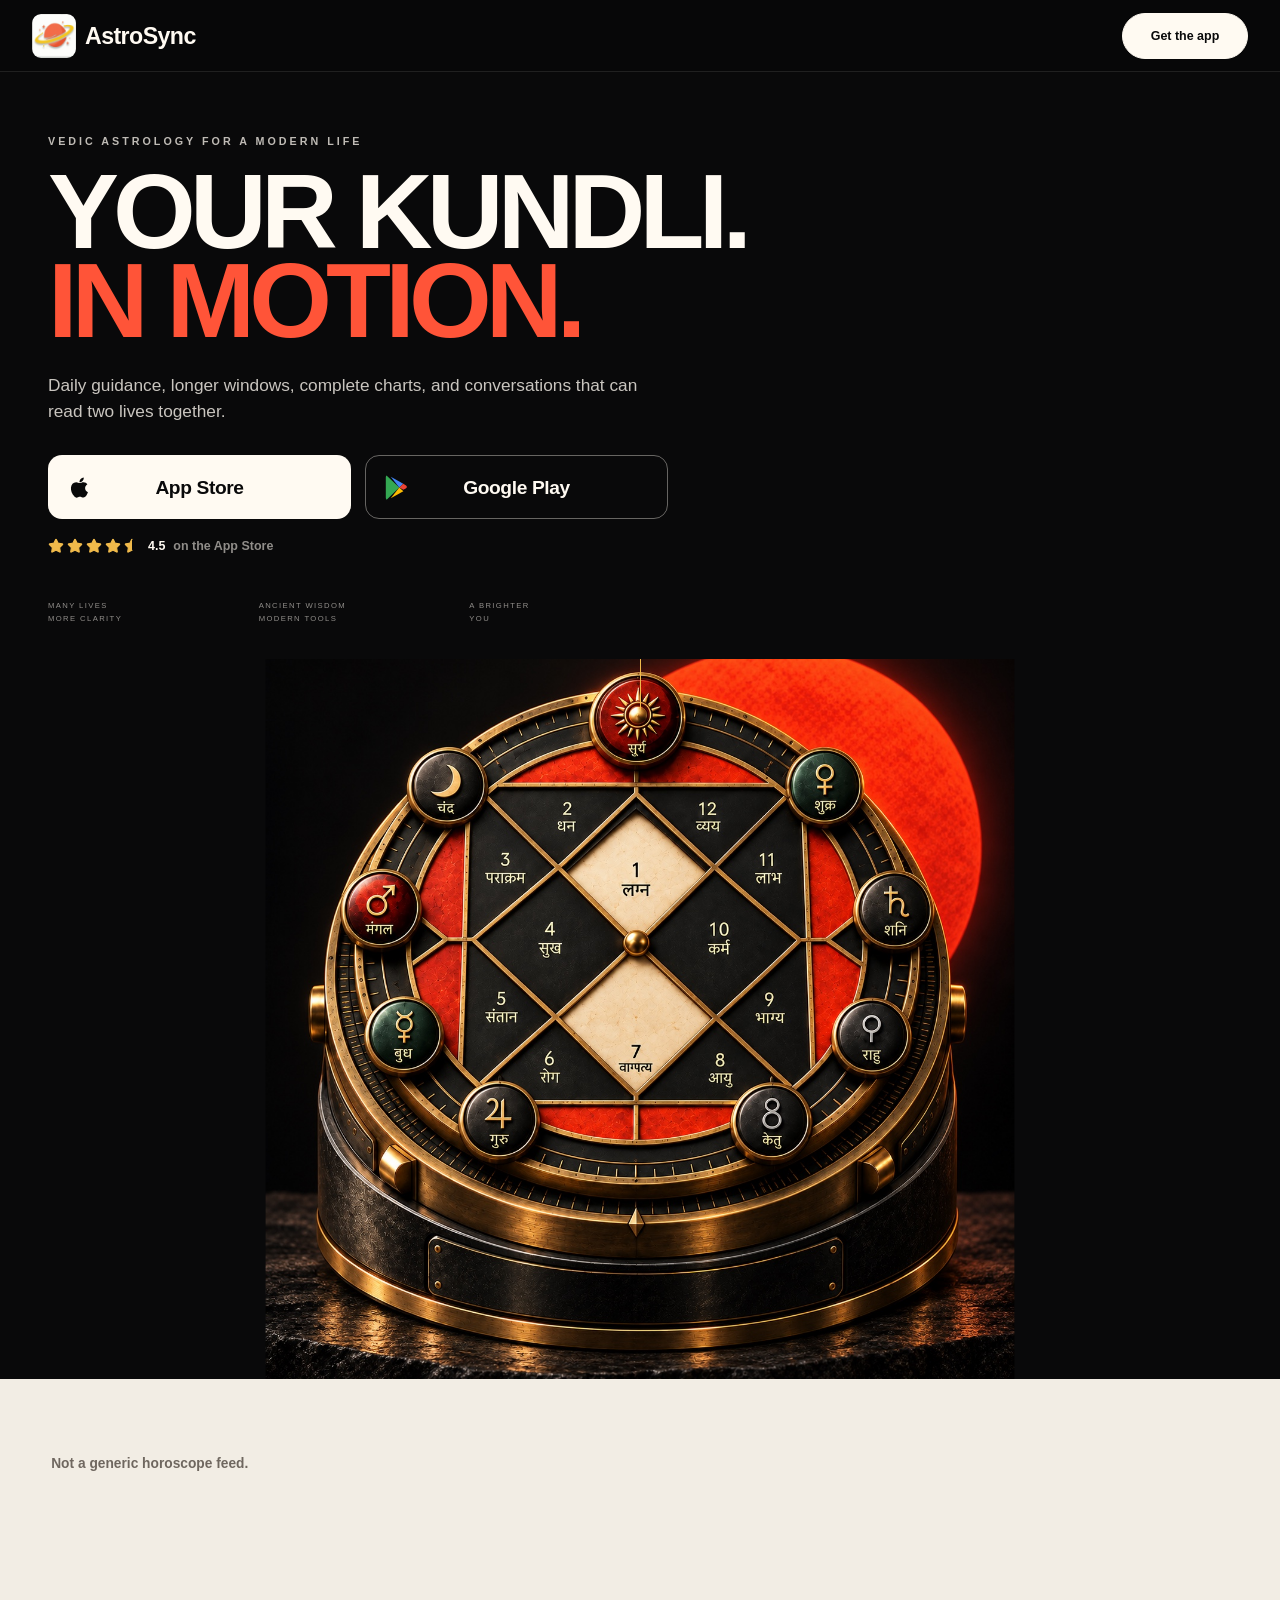
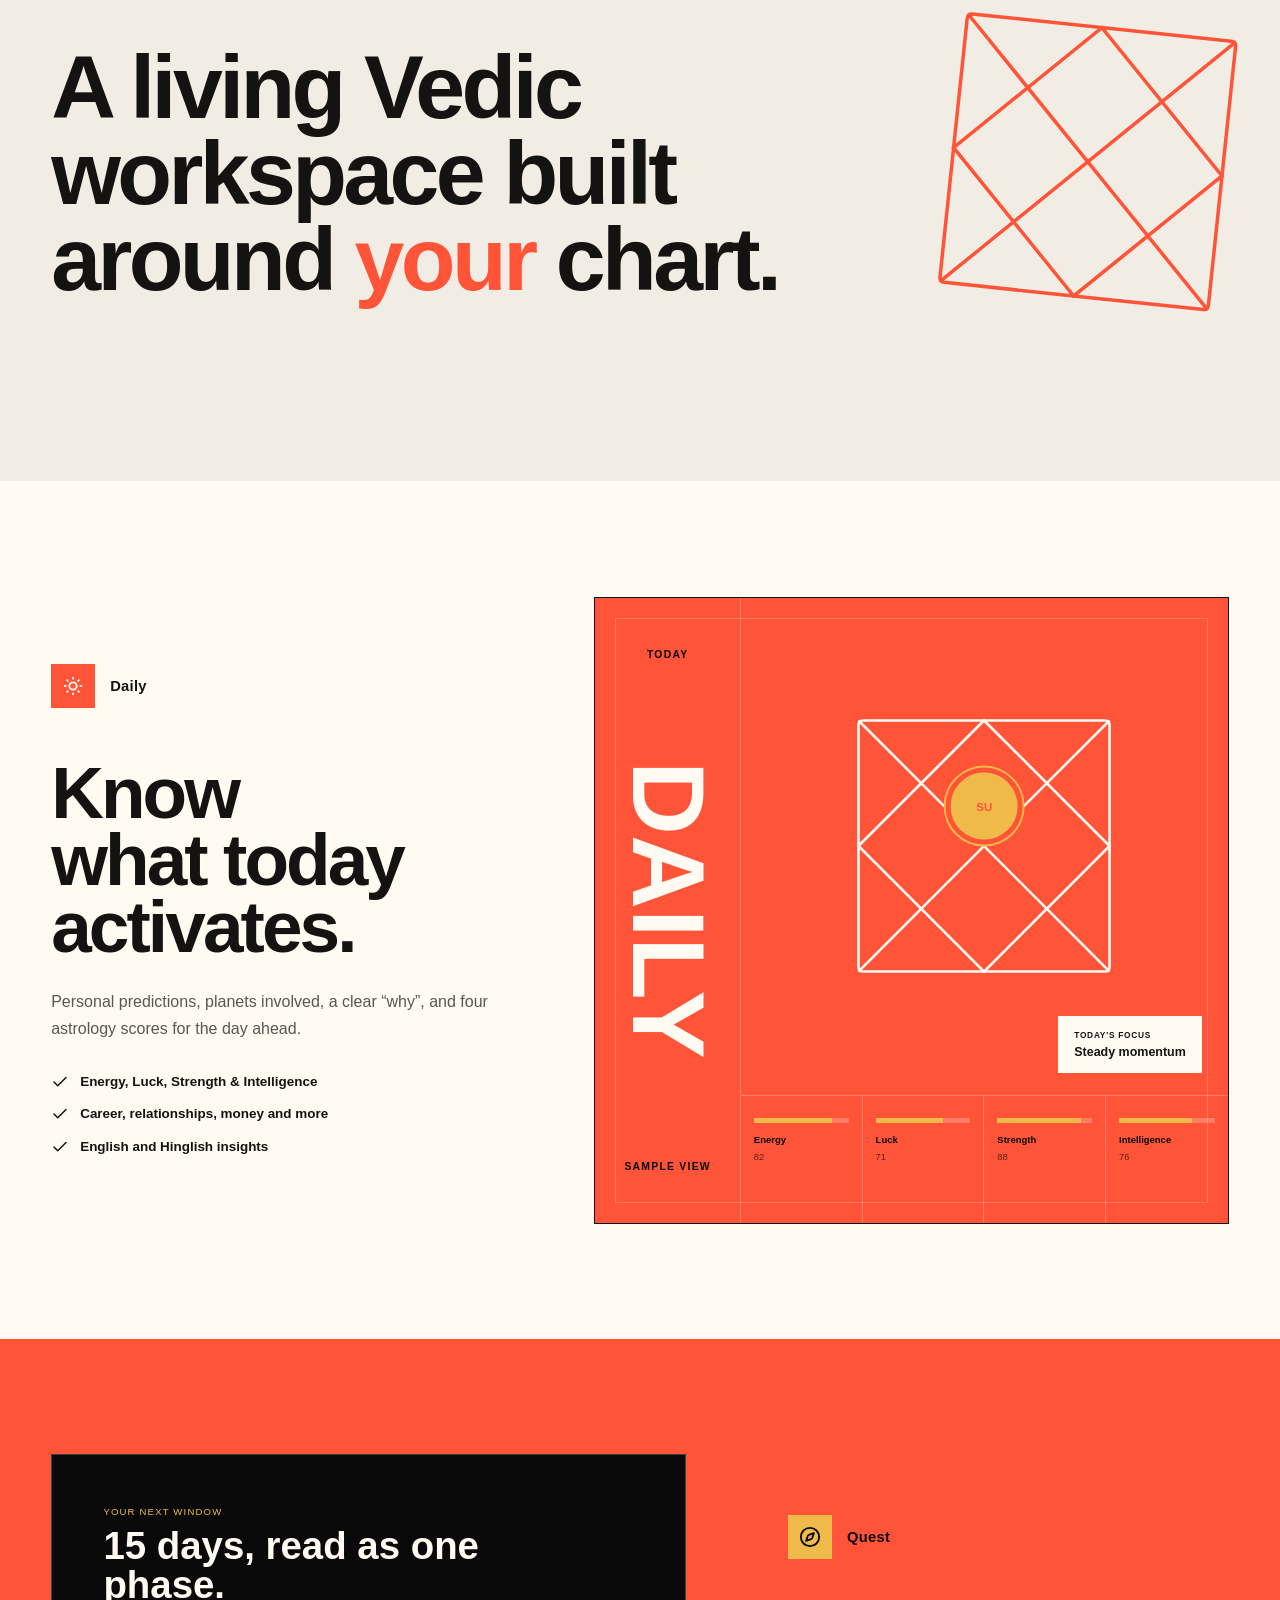
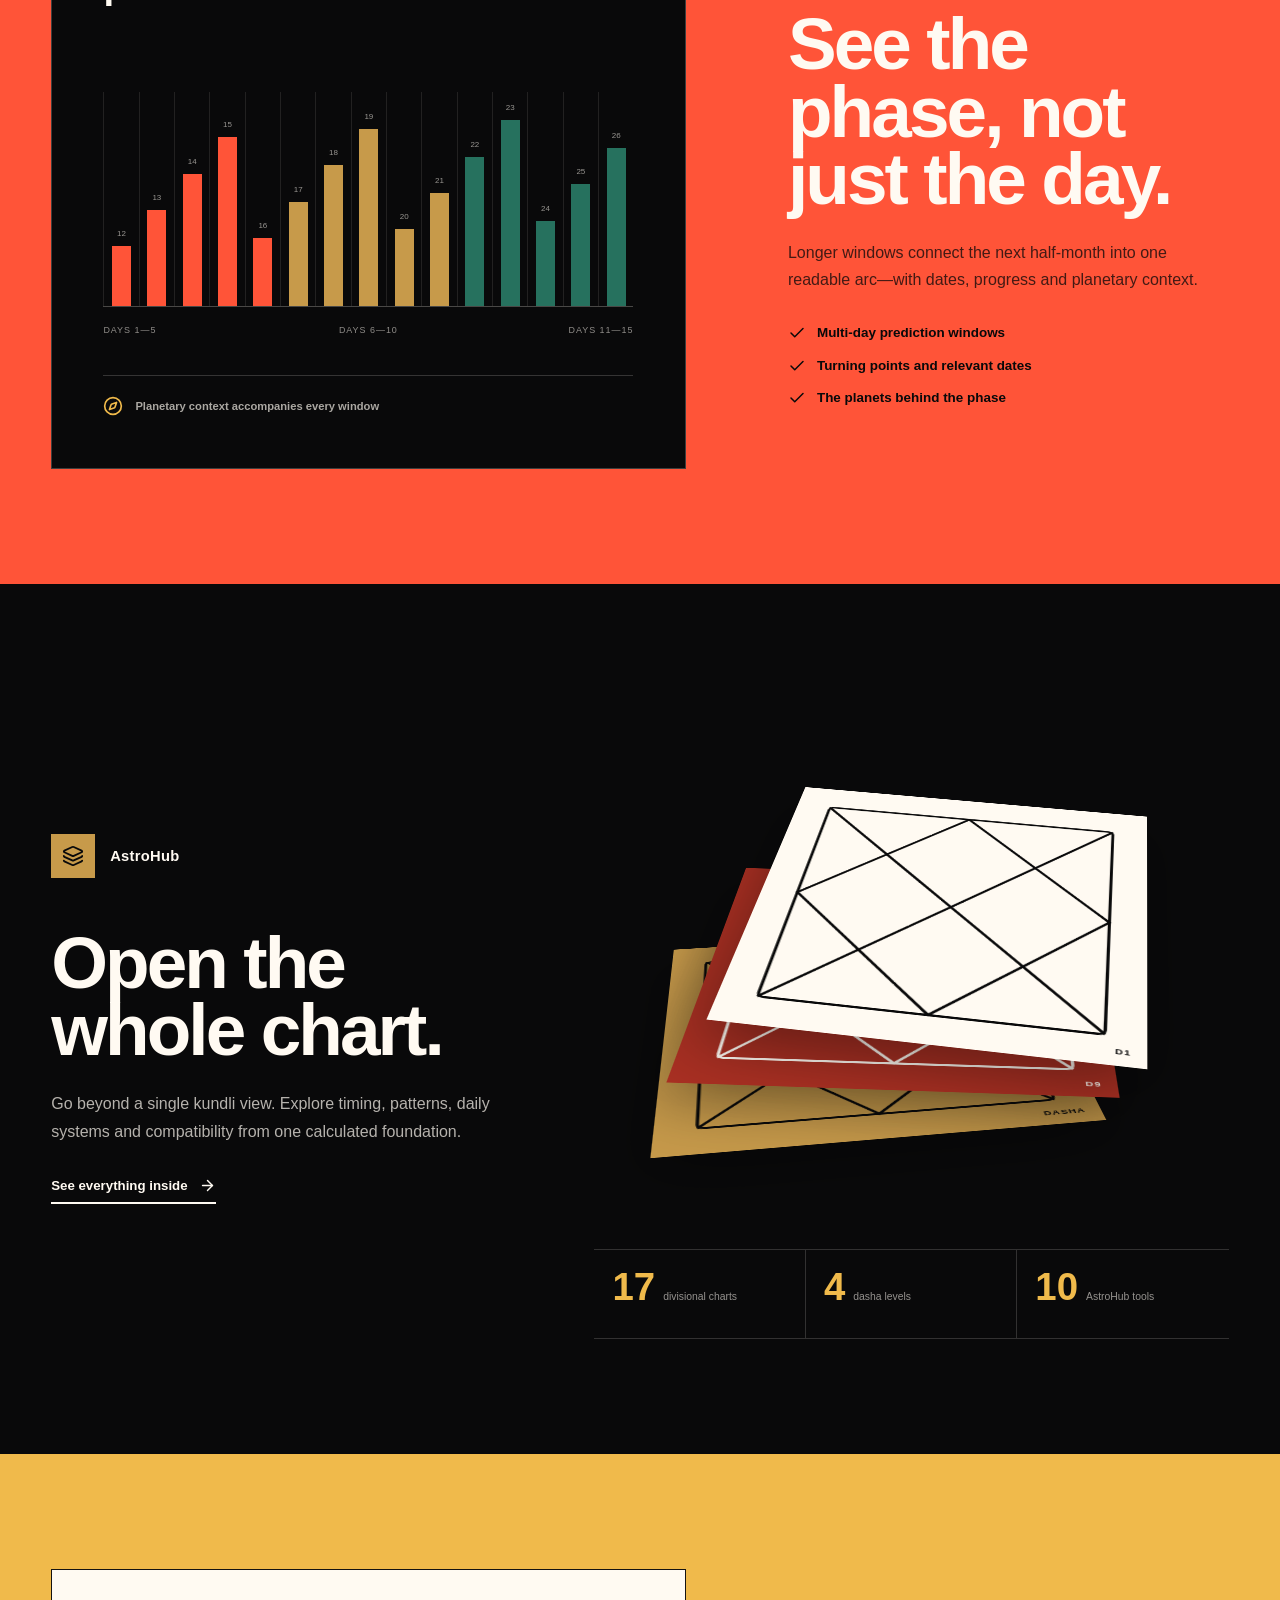
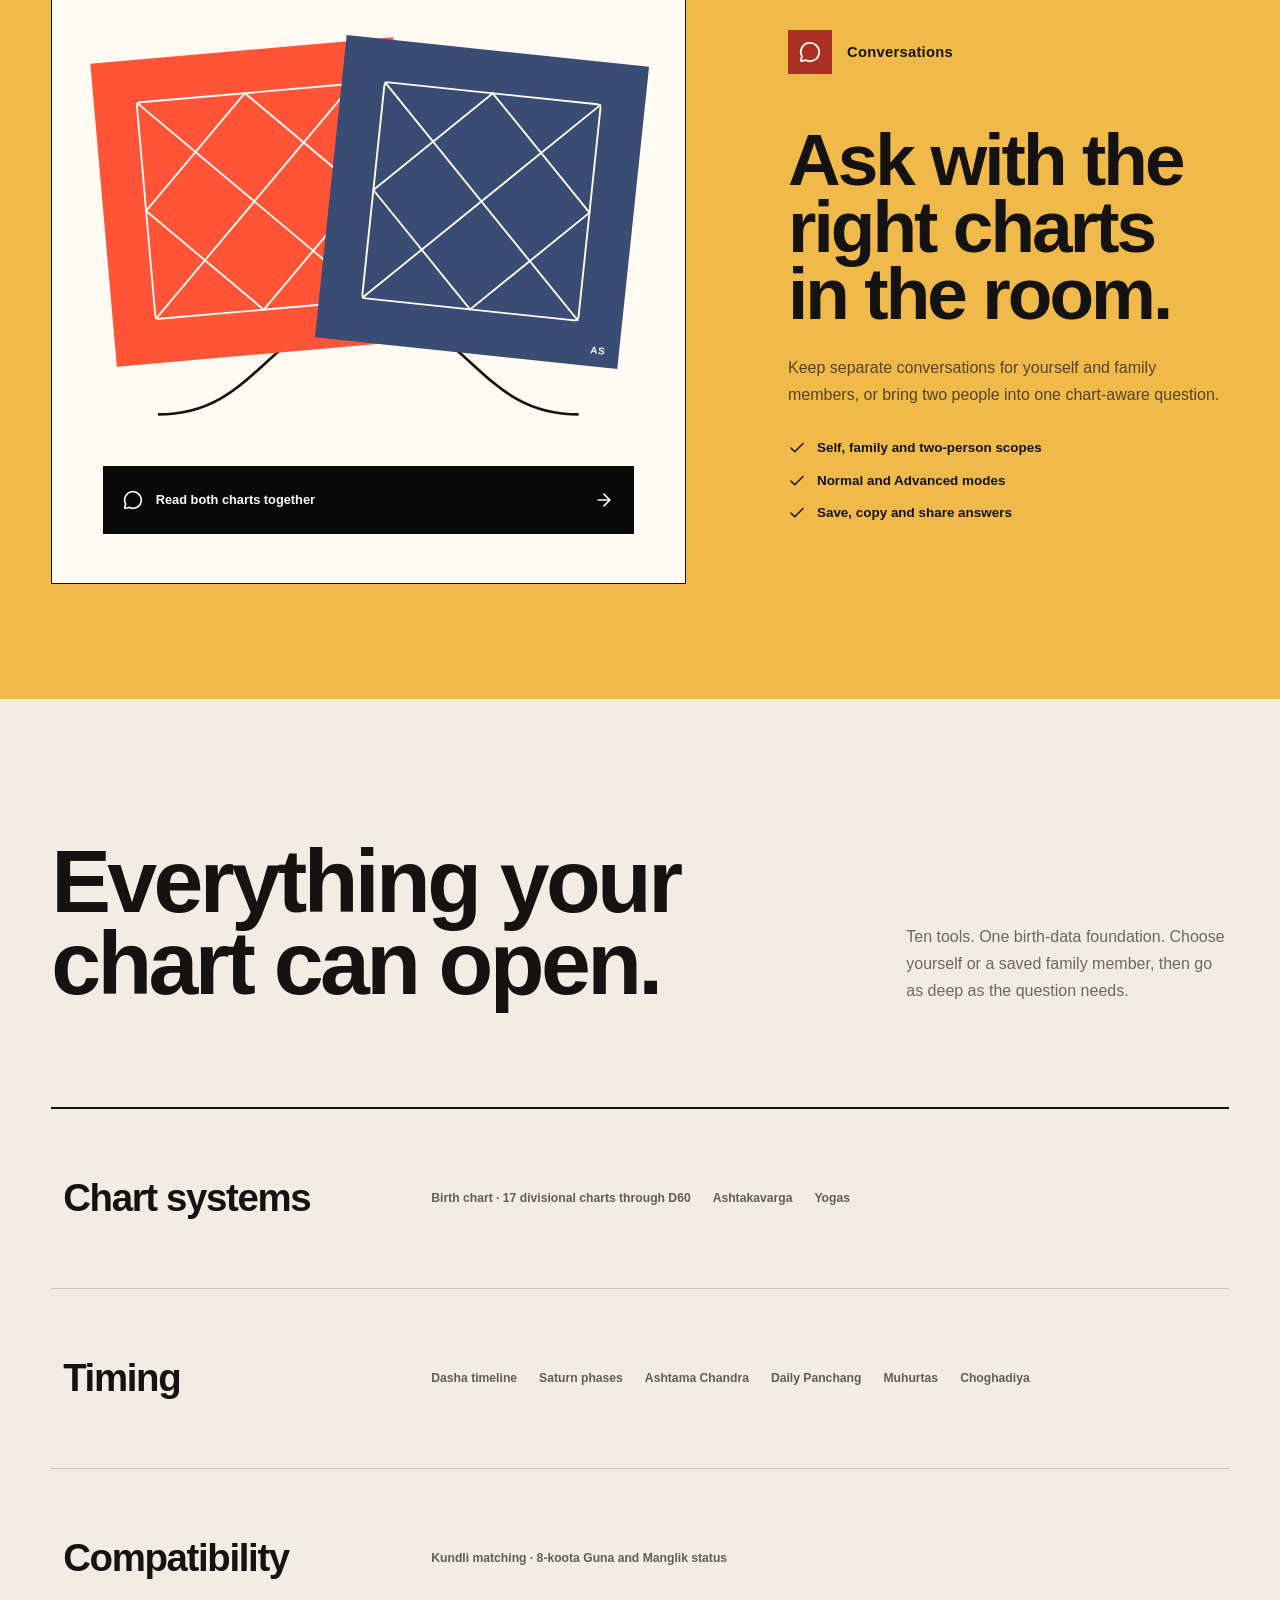
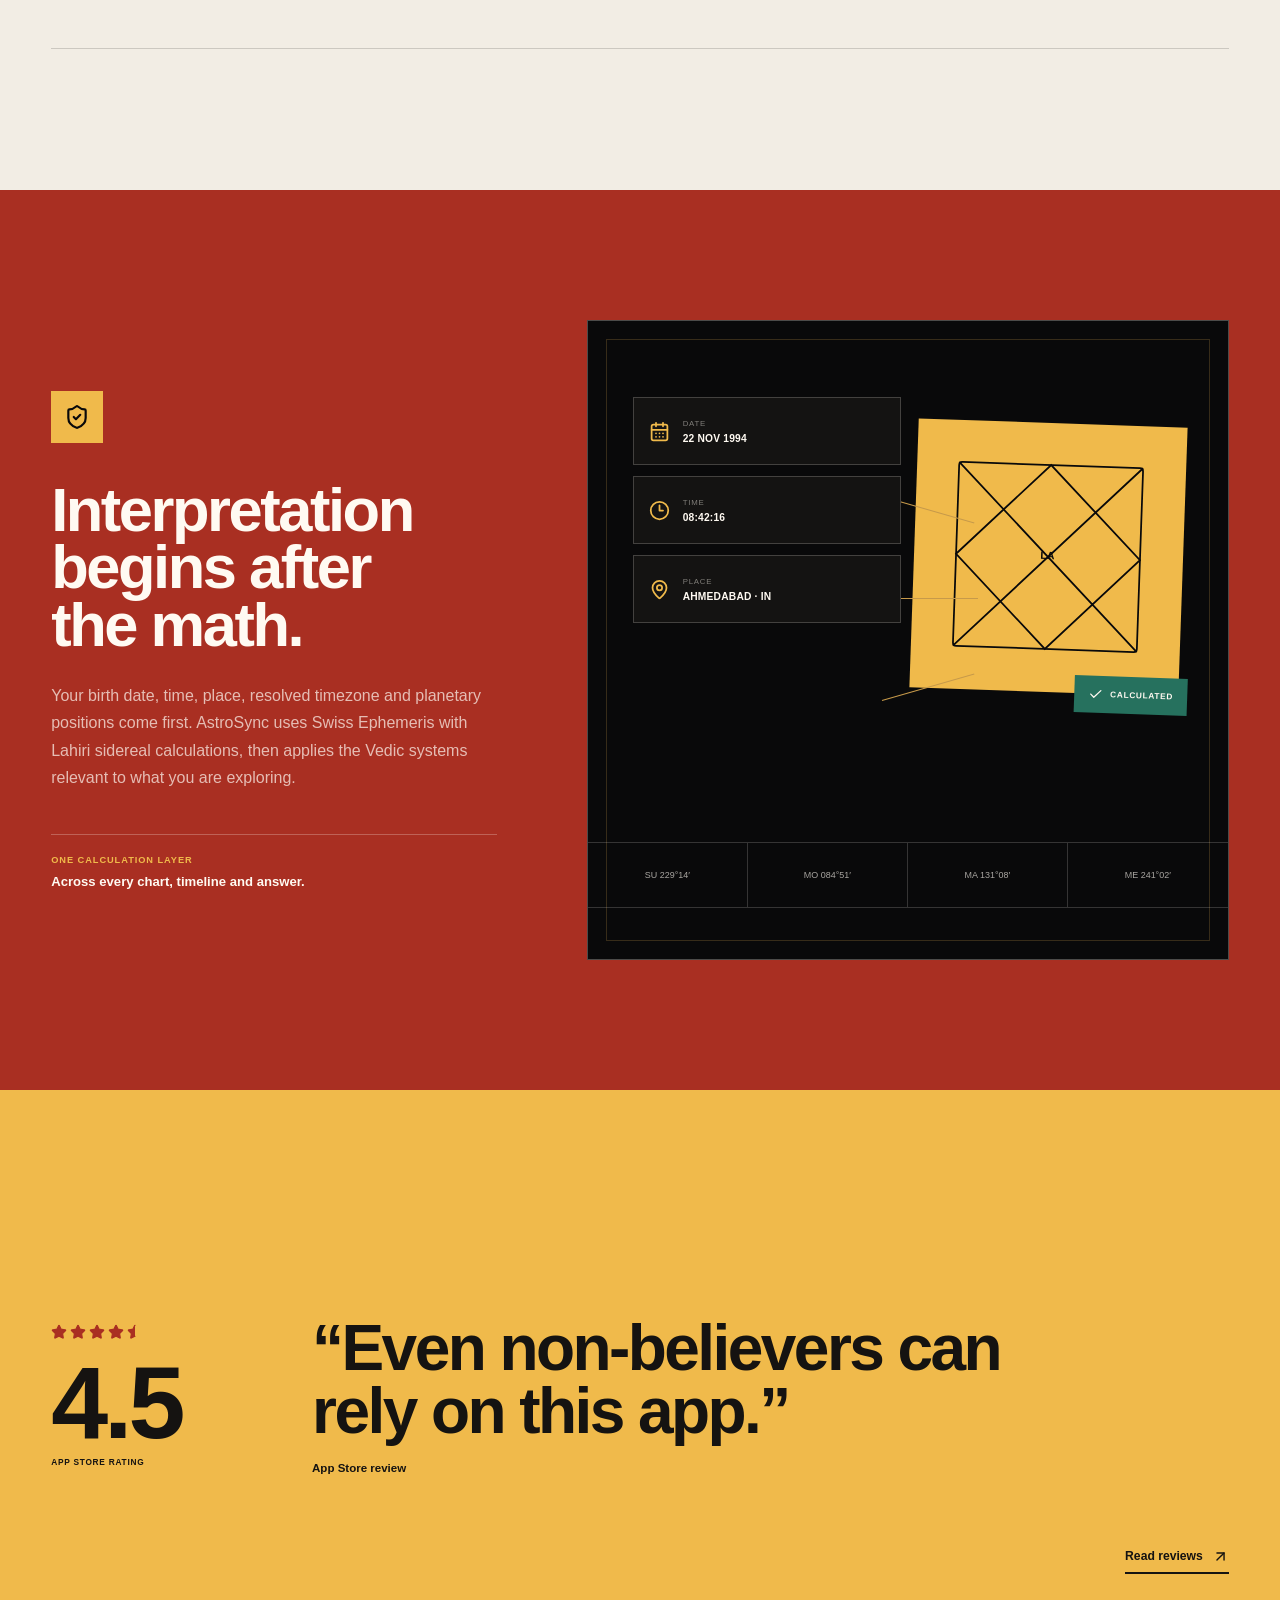
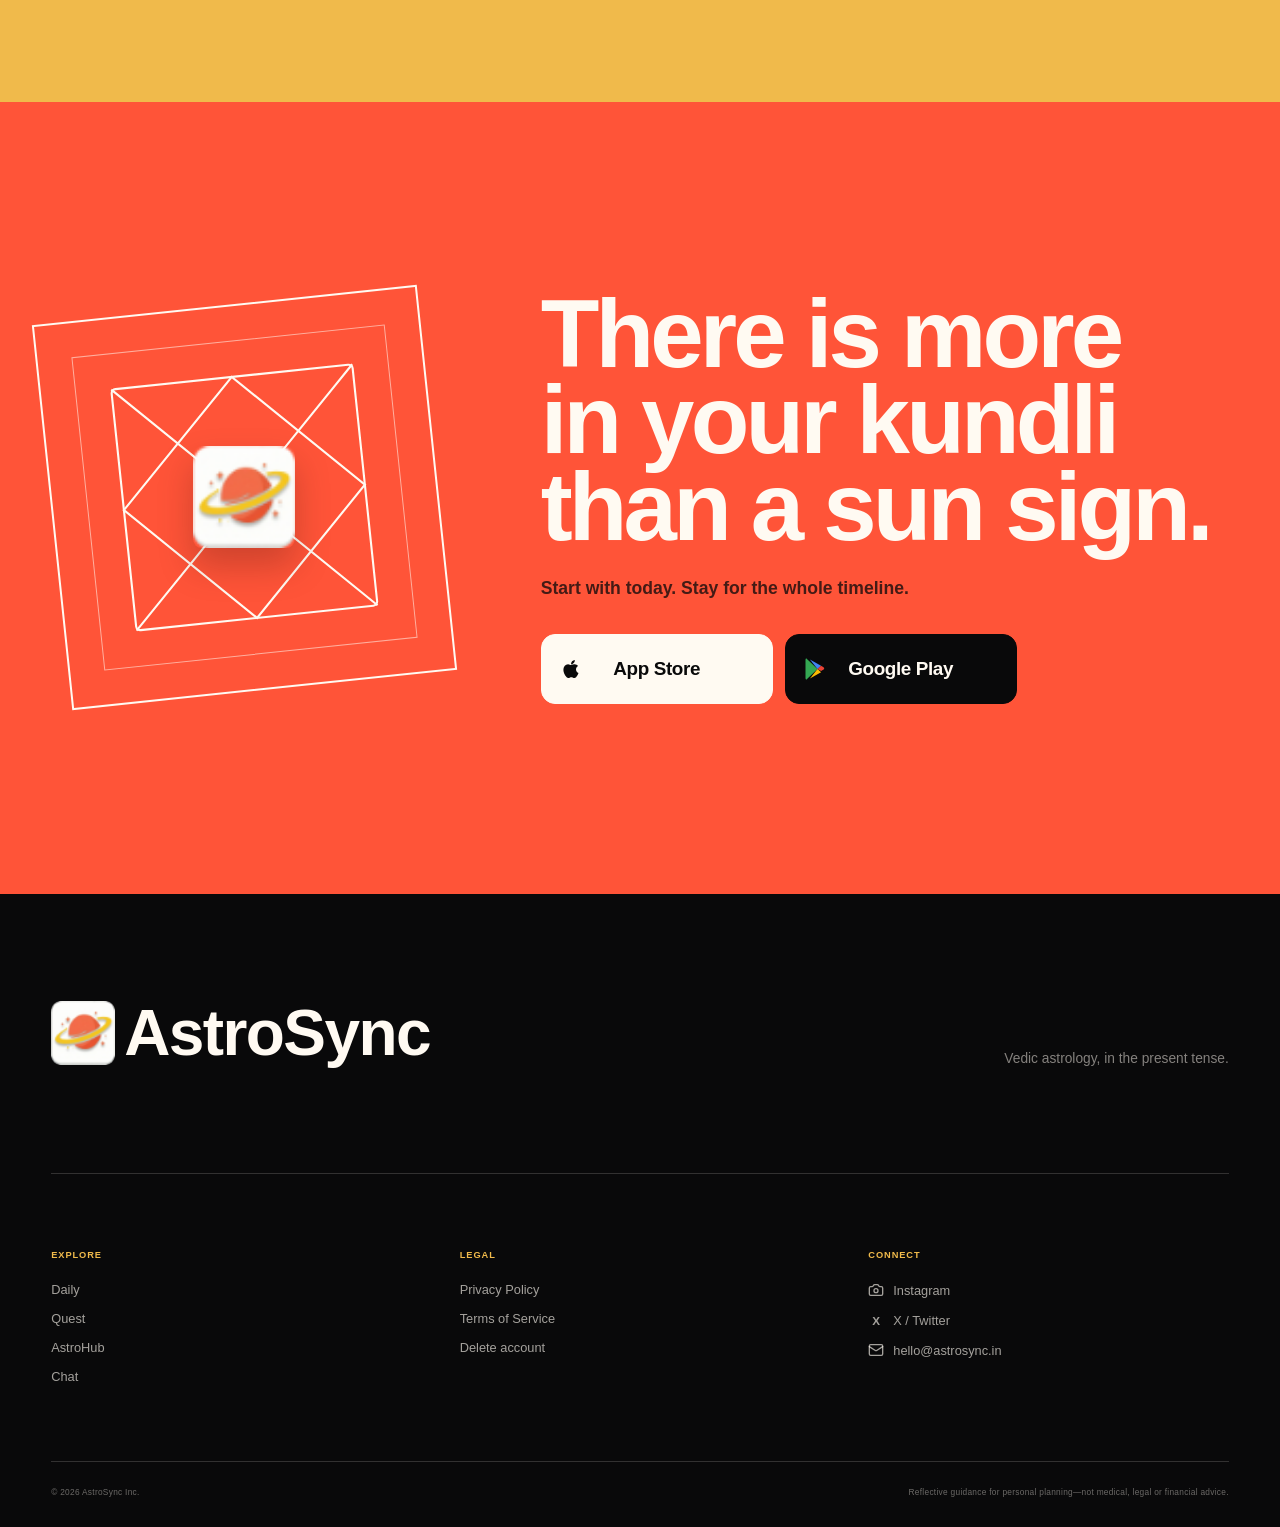
==== commit 34910b4f: "Ship reference-led AstroSync redesign" ====
--- a/index.html
+++ b/index.html
@@ -1,21 +1,20 @@
-<!DOCTYPE html><html lang="en" class="__variable_archivo_black_0i2o4s3 __variable_manrope_0zgwfjk __variable_geist_mono_1diim1n"><head><meta charSet="utf-8"/><meta name="viewport" content="width=device-width, initial-scale=1"/><link rel="preload" href="/astrosync-original.png" as="image"/><link rel="stylesheet" href="/assets/index-lBwFkuE_.css" data-rsc-css-href="/assets/index-lBwFkuE_.css" data-precedence="vite-rsc/importer-resources"/><script async="" src="https://www.googletagmanager.com/gtag/js?id=G-KCZBN5Z8LP"></script><link rel="modulepreload" href="/assets/layout-segment-context-DLZc0cT6.js" crossorigin=""/><link rel="modulepreload" href="/assets/rolldown-runtime-S-ySWqyJ.js" crossorigin=""/><link rel="modulepreload" href="/assets/index-CpswTYO7.js" crossorigin=""/><link rel="modulepreload" href="/assets/framework-DjPHiq1u.js" crossorigin=""/><link rel="modulepreload" href="/assets/dom-motion-Cy837Ai6.js" crossorigin=""/><link rel="modulepreload" href="/assets/gsap-BEsEDAKg.js" crossorigin=""/><link rel="modulepreload" href="/assets/Icon-DxI4gEEl.js" crossorigin=""/><link rel="modulepreload" href="/assets/living-kundli-DibHJ7vp.js" crossorigin=""/><title>AstroSync — Your kundli, in motion</title><meta name="description" content="Personal Vedic astrology for today, the next fifteen days, complete charts and chart-aware conversations for you and your family."/><meta name="application-name" content="AstroSync"/><meta name="keywords" content="AstroSync,personal astrology,birth chart,daily predictions,dasha timeline,kundli,panchang"/><meta name="robots" content="index, follow"/><meta property="og:title" content="AstroSync — Your kundli, in motion"/><meta property="og:description" content="Personal Vedic astrology for today, the next fifteen days, complete charts and chart-aware conversations for you and your family."/><meta property="og:url" content="https://astrosync.in"/><meta property="og:site_name" content="AstroSync"/><meta property="og:type" content="website"/><meta property="og:locale" content="en_IN"/><meta property="og:image" content="https://astrosync.in/og-image.png"/><meta property="og:image:width" content="1200"/><meta property="og:image:height" content="630"/><meta property="og:image:alt" content="AstroSync — Your kundli, in motion."/><meta name="twitter:card" content="summary_large_image"/><meta name="twitter:title" content="AstroSync — Your kundli, in motion"/><meta name="twitter:description" content="Personal Vedic astrology for today, the next fifteen days, complete charts and chart-aware conversations for you and your family."/><meta name="twitter:image" content="https://astrosync.in/og-image.png"/><link rel="shortcut icon" href="https://astrosync.in/favicon.ico"/><link rel="icon" href="https://astrosync.in/favicon.ico"/><link rel="canonical" href="https://astrosync.in"/><meta name="apple-itunes-app" content="app-id=6757424310"/><meta name="theme-color" content="#0b0b0c"/><meta name="color-scheme" content="dark"/><script>window.dataLayer = window.dataLayer || [];
+<!DOCTYPE html><html lang="en" class="__variable_inter_tight_1qtj3i4 __variable_manrope_0zgwfjk"><head><meta charSet="utf-8"/><meta name="viewport" content="width=device-width, initial-scale=1"/><link rel="preload" href="/astrosync-original.png" as="image"/><link rel="preload" as="image" href="/illustrations/hero-kundli-studio.jpg" fetchPriority="high"/><link rel="stylesheet" href="/assets/index-C_5RKoBj.css" data-rsc-css-href="/assets/index-C_5RKoBj.css" data-precedence="vite-rsc/importer-resources"/><script async="" src="https://www.googletagmanager.com/gtag/js?id=G-KCZBN5Z8LP"></script><link rel="modulepreload" href="/assets/layout-segment-context-DRe3mQNO.js" crossorigin=""/><link rel="modulepreload" href="/assets/rolldown-runtime-S-ySWqyJ.js" crossorigin=""/><link rel="modulepreload" href="/assets/index-D7yDzhA-.js" crossorigin=""/><link rel="modulepreload" href="/assets/framework-DjPHiq1u.js" crossorigin=""/><link rel="modulepreload" href="/assets/dom-motion-G_UvecI4.js" crossorigin=""/><link rel="modulepreload" href="/assets/Icon-02H2h1EO.js" crossorigin=""/><link rel="modulepreload" href="/assets/living-kundli-BbfjicE9.js" crossorigin=""/><title>AstroSync — Your kundli, in motion</title><meta name="description" content="Personal Vedic astrology for today, the next fifteen days, complete charts and chart-aware conversations for you and your family."/><meta name="application-name" content="AstroSync"/><meta name="keywords" content="AstroSync,personal astrology,birth chart,daily predictions,dasha timeline,kundli,panchang"/><meta name="robots" content="index, follow"/><meta property="og:title" content="AstroSync — Your kundli, in motion"/><meta property="og:description" content="Personal Vedic astrology for today, the next fifteen days, complete charts and chart-aware conversations for you and your family."/><meta property="og:url" content="https://astrosync.in"/><meta property="og:site_name" content="AstroSync"/><meta property="og:type" content="website"/><meta property="og:locale" content="en_IN"/><meta property="og:image" content="https://astrosync.in/og-image.png"/><meta property="og:image:width" content="1200"/><meta property="og:image:height" content="630"/><meta property="og:image:alt" content="AstroSync — Your kundli, in motion."/><meta name="twitter:card" content="summary_large_image"/><meta name="twitter:title" content="AstroSync — Your kundli, in motion"/><meta name="twitter:description" content="Personal Vedic astrology for today, the next fifteen days, complete charts and chart-aware conversations for you and your family."/><meta name="twitter:image" content="https://astrosync.in/og-image.png"/><link rel="shortcut icon" href="https://astrosync.in/favicon.ico"/><link rel="icon" href="https://astrosync.in/favicon.ico"/><link rel="canonical" href="https://astrosync.in"/><meta name="apple-itunes-app" content="app-id=6757424310"/><meta name="theme-color" content="#0b0b0c"/><meta name="color-scheme" content="dark"/><script>window.dataLayer = window.dataLayer || [];
 function gtag(){dataLayer.push(arguments);}
 gtag('js', new Date());
-gtag('config', 'G-KCZBN5Z8LP');</script><script>self.__VINEXT_RSC_PARAMS__={}</script><script>self.__VINEXT_RSC_NAV__={"pathname":"/","searchParams":[]}</script><link rel="modulepreload" href="/assets/index-CpswTYO7.js" />
+gtag('config', 'G-KCZBN5Z8LP');</script><script>self.__VINEXT_RSC_PARAMS__={}</script><script>self.__VINEXT_RSC_NAV__={"pathname":"/","searchParams":[]}</script><link rel="modulepreload" href="/assets/index-D7yDzhA-.js" />
 <link rel="preload" href="/assets/_vinext_fonts/manrope-76eca2803f7f/manrope-37facb2a.woff2" as="font" type="font/woff2" crossorigin />
 <link rel="preload" href="/assets/_vinext_fonts/manrope-76eca2803f7f/manrope-c9a5f13c.woff2" as="font" type="font/woff2" crossorigin />
 <link rel="preload" href="/assets/_vinext_fonts/manrope-76eca2803f7f/manrope-f00fa027.woff2" as="font" type="font/woff2" crossorigin />
 <link rel="preload" href="/assets/_vinext_fonts/manrope-76eca2803f7f/manrope-bd6e7fdc.woff2" as="font" type="font/woff2" crossorigin />
 <link rel="preload" href="/assets/_vinext_fonts/manrope-76eca2803f7f/manrope-76dcfc73.woff2" as="font" type="font/woff2" crossorigin />
 <link rel="preload" href="/assets/_vinext_fonts/manrope-76eca2803f7f/manrope-81401990.woff2" as="font" type="font/woff2" crossorigin />
-<link rel="preload" href="/assets/_vinext_fonts/archivo-black-127ff4bf8365/archivo-black-871aed67.woff2" as="font" type="font/woff2" crossorigin />
-<link rel="preload" href="/assets/_vinext_fonts/archivo-black-127ff4bf8365/archivo-black-1536a216.woff2" as="font" type="font/woff2" crossorigin />
-<link rel="preload" href="/assets/_vinext_fonts/geist-mono-00e989178794/geist-mono-f6b33328.woff2" as="font" type="font/woff2" crossorigin />
-<link rel="preload" href="/assets/_vinext_fonts/geist-mono-00e989178794/geist-mono-44e03052.woff2" as="font" type="font/woff2" crossorigin />
-<link rel="preload" href="/assets/_vinext_fonts/geist-mono-00e989178794/geist-mono-0638449e.woff2" as="font" type="font/woff2" crossorigin />
-<link rel="preload" href="/assets/_vinext_fonts/geist-mono-00e989178794/geist-mono-971fb274.woff2" as="font" type="font/woff2" crossorigin />
-<link rel="preload" href="/assets/_vinext_fonts/geist-mono-00e989178794/geist-mono-44745446.woff2" as="font" type="font/woff2" crossorigin />
-<link rel="preload" href="/assets/_vinext_fonts/geist-mono-00e989178794/geist-mono-013b2f2f.woff2" as="font" type="font/woff2" crossorigin />
+<link rel="preload" href="/assets/_vinext_fonts/inter-tight-c28e9fadbfae/inter-tight-91035ed3.woff2" as="font" type="font/woff2" crossorigin />
+<link rel="preload" href="/assets/_vinext_fonts/inter-tight-c28e9fadbfae/inter-tight-83788871.woff2" as="font" type="font/woff2" crossorigin />
+<link rel="preload" href="/assets/_vinext_fonts/inter-tight-c28e9fadbfae/inter-tight-51f6dcb3.woff2" as="font" type="font/woff2" crossorigin />
+<link rel="preload" href="/assets/_vinext_fonts/inter-tight-c28e9fadbfae/inter-tight-4e9745d9.woff2" as="font" type="font/woff2" crossorigin />
+<link rel="preload" href="/assets/_vinext_fonts/inter-tight-c28e9fadbfae/inter-tight-320adf24.woff2" as="font" type="font/woff2" crossorigin />
+<link rel="preload" href="/assets/_vinext_fonts/inter-tight-c28e9fadbfae/inter-tight-8a39ba5e.woff2" as="font" type="font/woff2" crossorigin />
+<link rel="preload" href="/assets/_vinext_fonts/inter-tight-c28e9fadbfae/inter-tight-6c70c77f.woff2" as="font" type="font/woff2" crossorigin />
 <style data-vinext-fonts>/* cyrillic-ext */
 @font-face {
   font-family: 'Manrope';
@@ -75,86 +74,198 @@
 
 .__variable_manrope_0zgwfjk { --font-manrope: 'Manrope', sans-serif; }
 
-/* latin-ext */
-@font-face {
-  font-family: 'Archivo Black';
-  font-style: normal;
-  font-weight: 400;
-  font-display: swap;
-  src: url(/assets/_vinext_fonts/archivo-black-127ff4bf8365/archivo-black-871aed67.woff2) format('woff2');
-  unicode-range: U+0100-02BA, U+02BD-02C5, U+02C7-02CC, U+02CE-02D7, U+02DD-02FF, U+0304, U+0308, U+0329, U+1D00-1DBF, U+1E00-1E9F, U+1EF2-1EFF, U+2020, U+20A0-20AB, U+20AD-20C0, U+2113, U+2C60-2C7F, U+A720-A7FF;
-}
-/* latin */
-@font-face {
-  font-family: 'Archivo Black';
-  font-style: normal;
-  font-weight: 400;
-  font-display: swap;
-  src: url(/assets/_vinext_fonts/archivo-black-127ff4bf8365/archivo-black-1536a216.woff2) format('woff2');
-  unicode-range: U+0000-00FF, U+0131, U+0152-0153, U+02BB-02BC, U+02C6, U+02DA, U+02DC, U+0304, U+0308, U+0329, U+2000-206F, U+20AC, U+2122, U+2191, U+2193, U+2212, U+2215, U+FEFF, U+FFFD;
-}
-
-.__font_archivo_black_0i2o4s3 { font-family: 'Archivo Black', sans-serif; }
-
-.__variable_archivo_black_0i2o4s3 { --font-archivo-black: 'Archivo Black', sans-serif; }
-
 /* cyrillic-ext */
 @font-face {
-  font-family: 'Geist Mono';
-  font-style: normal;
-  font-weight: 100 900;
-  font-display: swap;
-  src: url(/assets/_vinext_fonts/geist-mono-00e989178794/geist-mono-f6b33328.woff2) format('woff2');
-  unicode-range: U+0460-052F, U+1C80-1C8A, U+20B4, U+2DE0-2DFF, U+A640-A69F, U+FE2E-FE2F;
-}
-/* cyrillic */
-@font-face {
-  font-family: 'Geist Mono';
-  font-style: normal;
-  font-weight: 100 900;
-  font-display: swap;
-  src: url(/assets/_vinext_fonts/geist-mono-00e989178794/geist-mono-44e03052.woff2) format('woff2');
-  unicode-range: U+0301, U+0400-045F, U+0490-0491, U+04B0-04B1, U+2116;
-}
-/* symbols2 */
-@font-face {
-  font-family: 'Geist Mono';
-  font-style: normal;
-  font-weight: 100 900;
-  font-display: swap;
-  src: url(/assets/_vinext_fonts/geist-mono-00e989178794/geist-mono-0638449e.woff2) format('woff2');
-  unicode-range: U+2000-2001, U+2004-2008, U+200A, U+23B8-23BD, U+2500-259F;
-}
-/* vietnamese */
-@font-face {
-  font-family: 'Geist Mono';
-  font-style: normal;
-  font-weight: 100 900;
-  font-display: swap;
-  src: url(/assets/_vinext_fonts/geist-mono-00e989178794/geist-mono-971fb274.woff2) format('woff2');
-  unicode-range: U+0102-0103, U+0110-0111, U+0128-0129, U+0168-0169, U+01A0-01A1, U+01AF-01B0, U+0300-0301, U+0303-0304, U+0308-0309, U+0323, U+0329, U+1EA0-1EF9, U+20AB;
-}
-/* latin-ext */
-@font-face {
-  font-family: 'Geist Mono';
-  font-style: normal;
-  font-weight: 100 900;
-  font-display: swap;
-  src: url(/assets/_vinext_fonts/geist-mono-00e989178794/geist-mono-44745446.woff2) format('woff2');
-  unicode-range: U+0100-02BA, U+02BD-02C5, U+02C7-02CC, U+02CE-02D7, U+02DD-02FF, U+0304, U+0308, U+0329, U+1D00-1DBF, U+1E00-1E9F, U+1EF2-1EFF, U+2020, U+20A0-20AB, U+20AD-20C0, U+2113, U+2C60-2C7F, U+A720-A7FF;
-}
-/* latin */
-@font-face {
-  font-family: 'Geist Mono';
-  font-style: normal;
-  font-weight: 100 900;
-  font-display: swap;
-  src: url(/assets/_vinext_fonts/geist-mono-00e989178794/geist-mono-013b2f2f.woff2) format('woff2');
-  unicode-range: U+0000-00FF, U+0131, U+0152-0153, U+02BB-02BC, U+02C6, U+02DA, U+02DC, U+0304, U+0308, U+0329, U+2000-206F, U+20AC, U+2122, U+2191, U+2193, U+2212, U+2215, U+FEFF, U+FFFD;
-}
-
-.__font_geist_mono_1diim1n { font-family: 'Geist Mono', sans-serif; }
-
-.__variable_geist_mono_1diim1n { --font-geist-mono: 'Geist Mono', sans-serif; }
+  font-family: 'Inter Tight';
+  font-style: normal;
+  font-weight: 700;
+  font-display: swap;
+  src: url(/assets/_vinext_fonts/inter-tight-c28e9fadbfae/inter-tight-91035ed3.woff2) format('woff2');
+  unicode-range: U+0460-052F, U+1C80-1C8A, U+20B4, U+2DE0-2DFF, U+A640-A69F, U+FE2E-FE2F;
+}
+/* cyrillic */
+@font-face {
+  font-family: 'Inter Tight';
+  font-style: normal;
+  font-weight: 700;
+  font-display: swap;
+  src: url(/assets/_vinext_fonts/inter-tight-c28e9fadbfae/inter-tight-83788871.woff2) format('woff2');
+  unicode-range: U+0301, U+0400-045F, U+0490-0491, U+04B0-04B1, U+2116;
+}
+/* greek-ext */
+@font-face {
+  font-family: 'Inter Tight';
+  font-style: normal;
+  font-weight: 700;
+  font-display: swap;
+  src: url(/assets/_vinext_fonts/inter-tight-c28e9fadbfae/inter-tight-51f6dcb3.woff2) format('woff2');
+  unicode-range: U+1F00-1FFF;
+}
+/* greek */
+@font-face {
+  font-family: 'Inter Tight';
+  font-style: normal;
+  font-weight: 700;
+  font-display: swap;
+  src: url(/assets/_vinext_fonts/inter-tight-c28e9fadbfae/inter-tight-4e9745d9.woff2) format('woff2');
+  unicode-range: U+0370-0377, U+037A-037F, U+0384-038A, U+038C, U+038E-03A1, U+03A3-03FF;
+}
+/* vietnamese */
+@font-face {
+  font-family: 'Inter Tight';
+  font-style: normal;
+  font-weight: 700;
+  font-display: swap;
+  src: url(/assets/_vinext_fonts/inter-tight-c28e9fadbfae/inter-tight-320adf24.woff2) format('woff2');
+  unicode-range: U+0102-0103, U+0110-0111, U+0128-0129, U+0168-0169, U+01A0-01A1, U+01AF-01B0, U+0300-0301, U+0303-0304, U+0308-0309, U+0323, U+0329, U+1EA0-1EF9, U+20AB;
+}
+/* latin-ext */
+@font-face {
+  font-family: 'Inter Tight';
+  font-style: normal;
+  font-weight: 700;
+  font-display: swap;
+  src: url(/assets/_vinext_fonts/inter-tight-c28e9fadbfae/inter-tight-8a39ba5e.woff2) format('woff2');
+  unicode-range: U+0100-02BA, U+02BD-02C5, U+02C7-02CC, U+02CE-02D7, U+02DD-02FF, U+0304, U+0308, U+0329, U+1D00-1DBF, U+1E00-1E9F, U+1EF2-1EFF, U+2020, U+20A0-20AB, U+20AD-20C0, U+2113, U+2C60-2C7F, U+A720-A7FF;
+}
+/* latin */
+@font-face {
+  font-family: 'Inter Tight';
+  font-style: normal;
+  font-weight: 700;
+  font-display: swap;
+  src: url(/assets/_vinext_fonts/inter-tight-c28e9fadbfae/inter-tight-6c70c77f.woff2) format('woff2');
+  unicode-range: U+0000-00FF, U+0131, U+0152-0153, U+02BB-02BC, U+02C6, U+02DA, U+02DC, U+0304, U+0308, U+0329, U+2000-206F, U+20AC, U+2122, U+2191, U+2193, U+2212, U+2215, U+FEFF, U+FFFD;
+}
+/* cyrillic-ext */
+@font-face {
+  font-family: 'Inter Tight';
+  font-style: normal;
+  font-weight: 800;
+  font-display: swap;
+  src: url(/assets/_vinext_fonts/inter-tight-c28e9fadbfae/inter-tight-91035ed3.woff2) format('woff2');
+  unicode-range: U+0460-052F, U+1C80-1C8A, U+20B4, U+2DE0-2DFF, U+A640-A69F, U+FE2E-FE2F;
+}
+/* cyrillic */
+@font-face {
+  font-family: 'Inter Tight';
+  font-style: normal;
+  font-weight: 800;
+  font-display: swap;
+  src: url(/assets/_vinext_fonts/inter-tight-c28e9fadbfae/inter-tight-83788871.woff2) format('woff2');
+  unicode-range: U+0301, U+0400-045F, U+0490-0491, U+04B0-04B1, U+2116;
+}
+/* greek-ext */
+@font-face {
+  font-family: 'Inter Tight';
+  font-style: normal;
+  font-weight: 800;
+  font-display: swap;
+  src: url(/assets/_vinext_fonts/inter-tight-c28e9fadbfae/inter-tight-51f6dcb3.woff2) format('woff2');
+  unicode-range: U+1F00-1FFF;
+}
+/* greek */
+@font-face {
+  font-family: 'Inter Tight';
+  font-style: normal;
+  font-weight: 800;
+  font-display: swap;
+  src: url(/assets/_vinext_fonts/inter-tight-c28e9fadbfae/inter-tight-4e9745d9.woff2) format('woff2');
+  unicode-range: U+0370-0377, U+037A-037F, U+0384-038A, U+038C, U+038E-03A1, U+03A3-03FF;
+}
+/* vietnamese */
+@font-face {
+  font-family: 'Inter Tight';
+  font-style: normal;
+  font-weight: 800;
+  font-display: swap;
+  src: url(/assets/_vinext_fonts/inter-tight-c28e9fadbfae/inter-tight-320adf24.woff2) format('woff2');
+  unicode-range: U+0102-0103, U+0110-0111, U+0128-0129, U+0168-0169, U+01A0-01A1, U+01AF-01B0, U+0300-0301, U+0303-0304, U+0308-0309, U+0323, U+0329, U+1EA0-1EF9, U+20AB;
+}
+/* latin-ext */
+@font-face {
+  font-family: 'Inter Tight';
+  font-style: normal;
+  font-weight: 800;
+  font-display: swap;
+  src: url(/assets/_vinext_fonts/inter-tight-c28e9fadbfae/inter-tight-8a39ba5e.woff2) format('woff2');
+  unicode-range: U+0100-02BA, U+02BD-02C5, U+02C7-02CC, U+02CE-02D7, U+02DD-02FF, U+0304, U+0308, U+0329, U+1D00-1DBF, U+1E00-1E9F, U+1EF2-1EFF, U+2020, U+20A0-20AB, U+20AD-20C0, U+2113, U+2C60-2C7F, U+A720-A7FF;
+}
+/* latin */
+@font-face {
+  font-family: 'Inter Tight';
+  font-style: normal;
+  font-weight: 800;
+  font-display: swap;
+  src: url(/assets/_vinext_fonts/inter-tight-c28e9fadbfae/inter-tight-6c70c77f.woff2) format('woff2');
+  unicode-range: U+0000-00FF, U+0131, U+0152-0153, U+02BB-02BC, U+02C6, U+02DA, U+02DC, U+0304, U+0308, U+0329, U+2000-206F, U+20AC, U+2122, U+2191, U+2193, U+2212, U+2215, U+FEFF, U+FFFD;
+}
+/* cyrillic-ext */
+@font-face {
+  font-family: 'Inter Tight';
+  font-style: normal;
+  font-weight: 900;
+  font-display: swap;
+  src: url(/assets/_vinext_fonts/inter-tight-c28e9fadbfae/inter-tight-91035ed3.woff2) format('woff2');
+  unicode-range: U+0460-052F, U+1C80-1C8A, U+20B4, U+2DE0-2DFF, U+A640-A69F, U+FE2E-FE2F;
+}
+/* cyrillic */
+@font-face {
+  font-family: 'Inter Tight';
+  font-style: normal;
+  font-weight: 900;
+  font-display: swap;
+  src: url(/assets/_vinext_fonts/inter-tight-c28e9fadbfae/inter-tight-83788871.woff2) format('woff2');
+  unicode-range: U+0301, U+0400-045F, U+0490-0491, U+04B0-04B1, U+2116;
+}
+/* greek-ext */
+@font-face {
+  font-family: 'Inter Tight';
+  font-style: normal;
+  font-weight: 900;
+  font-display: swap;
+  src: url(/assets/_vinext_fonts/inter-tight-c28e9fadbfae/inter-tight-51f6dcb3.woff2) format('woff2');
+  unicode-range: U+1F00-1FFF;
+}
+/* greek */
+@font-face {
+  font-family: 'Inter Tight';
+  font-style: normal;
+  font-weight: 900;
+  font-display: swap;
+  src: url(/assets/_vinext_fonts/inter-tight-c28e9fadbfae/inter-tight-4e9745d9.woff2) format('woff2');
+  unicode-range: U+0370-0377, U+037A-037F, U+0384-038A, U+038C, U+038E-03A1, U+03A3-03FF;
+}
+/* vietnamese */
+@font-face {
+  font-family: 'Inter Tight';
+  font-style: normal;
+  font-weight: 900;
+  font-display: swap;
+  src: url(/assets/_vinext_fonts/inter-tight-c28e9fadbfae/inter-tight-320adf24.woff2) format('woff2');
+  unicode-range: U+0102-0103, U+0110-0111, U+0128-0129, U+0168-0169, U+01A0-01A1, U+01AF-01B0, U+0300-0301, U+0303-0304, U+0308-0309, U+0323, U+0329, U+1EA0-1EF9, U+20AB;
+}
+/* latin-ext */
+@font-face {
+  font-family: 'Inter Tight';
+  font-style: normal;
+  font-weight: 900;
+  font-display: swap;
+  src: url(/assets/_vinext_fonts/inter-tight-c28e9fadbfae/inter-tight-8a39ba5e.woff2) format('woff2');
+  unicode-range: U+0100-02BA, U+02BD-02C5, U+02C7-02CC, U+02CE-02D7, U+02DD-02FF, U+0304, U+0308, U+0329, U+1D00-1DBF, U+1E00-1E9F, U+1EF2-1EFF, U+2020, U+20A0-20AB, U+20AD-20C0, U+2113, U+2C60-2C7F, U+A720-A7FF;
+}
+/* latin */
+@font-face {
+  font-family: 'Inter Tight';
+  font-style: normal;
+  font-weight: 900;
+  font-display: swap;
+  src: url(/assets/_vinext_fonts/inter-tight-c28e9fadbfae/inter-tight-6c70c77f.woff2) format('woff2');
+  unicode-range: U+0000-00FF, U+0131, U+0152-0153, U+02BB-02BC, U+02C6, U+02DA, U+02DC, U+0304, U+0308, U+0329, U+2000-206F, U+20AC, U+2122, U+2191, U+2193, U+2212, U+2215, U+FEFF, U+FFFD;
+}
+
+.__font_inter_tight_1qtj3i4 { font-family: 'Inter Tight', sans-serif; }
+
+.__variable_inter_tight_1qtj3i4 { --font-inter-tight: 'Inter Tight', sans-serif; }
 </style>
-</head><body><header class="site-header"><nav class="site-nav" aria-label="Primary navigation"><a class="brand" href="#top" aria-label="AstroSync home"><img class="brand-icon" src="/astrosync-original.png" width="44" height="44" alt="" aria-hidden="true"/><span>AstroSync</span></a><div class="nav-links"><a href="#astrohub">Charts</a><a href="#chat">Compatibility</a><a href="#daily">Daily guidance</a><a href="#precision">Precision</a></div><div class="nav-end"><p>Ancient wisdom.<br/>A brighter you.</p><a class="nav-cta" href="#download">Get the app</a></div></nav></header><main id="top"><section class="hero-section"><div class="hero-copy"><p class="hero-kicker">Vedic astrology for a modern life</p><h1><span>Your kundli.</span><strong>In motion.</strong></h1><p>Vedic astrology for daily guidance, longer windows, complete charts, and conversations that can read two lives together.</p><div class="store-buttons"><a class="store-button store-button-apple" href="https://apps.apple.com/in/app/astrosync-train-your-own-ai/id6757424310" target="_blank" rel="noreferrer" data-testid="app-store-link" aria-label="Download AstroSync on the App Store"><svg xmlns="http://www.w3.org/2000/svg" width="24" height="24" viewBox="0 0 24 24" fill="none" stroke="currentColor" stroke-width="2" stroke-linecap="round" stroke-linejoin="round" class="lucide lucide-apple" aria-hidden="true"><path d="M12 6.528V3a1 1 0 0 1 1-1h0"></path><path d="M18.237 21A15 15 0 0 0 22 11a6 6 0 0 0-10-4.472A6 6 0 0 0 2 11a15.1 15.1 0 0 0 3.763 10 3 3 0 0 0 3.648.648 5.5 5.5 0 0 1 5.178 0A3 3 0 0 0 18.237 21"></path></svg><span><strong>App Store</strong></span></a><a class="store-button store-button-play" href="https://play.google.com/store/apps/details?id=in.astrosync.app" target="_blank" rel="noreferrer" data-testid="play-store-link" aria-label="Get AstroSync on Google Play"><svg viewBox="0 0 24 26" aria-hidden="true"><path d="M2.4 1.4 14.7 13 2.5 24.7a2.6 2.6 0 0 1-.8-1.9V3.2c0-.72.27-1.34.7-1.8Z" fill="#34A853"></path><path d="m14.7 13 3.8-3.6-12-6.8L14.7 13Z" fill="#4285F4"></path><path d="m14.7 13-8.2 10.4 12.1-6.9-3.9-3.5Z" fill="#FBBC04"></path><path d="m18.5 9.4 2.36 1.34c1.52.86 1.52 2.28.02 3.14l-2.28 1.3-3.9-2.18 3.8-3.6Z" fill="#EA4335"></path></svg><span><strong>Google Play</strong></span></a></div><div class="hero-rating"><span class="rating-stars" role="img" aria-label="4.5 out of 5 stars"><svg xmlns="http://www.w3.org/2000/svg" width="24" height="24" viewBox="0 0 24 24" fill="currentColor" stroke="currentColor" stroke-width="2" stroke-linecap="round" stroke-linejoin="round" class="lucide lucide-star" aria-hidden="true"><path d="M11.525 2.295a.53.53 0 0 1 .95 0l2.31 4.679a2.123 2.123 0 0 0 1.595 1.16l5.166.756a.53.53 0 0 1 .294.904l-3.736 3.638a2.123 2.123 0 0 0-.611 1.878l.882 5.14a.53.53 0 0 1-.771.56l-4.618-2.428a2.122 2.122 0 0 0-1.973 0L6.396 21.01a.53.53 0 0 1-.77-.56l.881-5.139a2.122 2.122 0 0 0-.611-1.879L2.16 9.795a.53.53 0 0 1 .294-.906l5.165-.755a2.122 2.122 0 0 0 1.597-1.16z"></path></svg><svg xmlns="http://www.w3.org/2000/svg" width="24" height="24" viewBox="0 0 24 24" fill="currentColor" stroke="currentColor" stroke-width="2" stroke-linecap="round" stroke-linejoin="round" class="lucide lucide-star" aria-hidden="true"><path d="M11.525 2.295a.53.53 0 0 1 .95 0l2.31 4.679a2.123 2.123 0 0 0 1.595 1.16l5.166.756a.53.53 0 0 1 .294.904l-3.736 3.638a2.123 2.123 0 0 0-.611 1.878l.882 5.14a.53.53 0 0 1-.771.56l-4.618-2.428a2.122 2.122 0 0 0-1.973 0L6.396 21.01a.53.53 0 0 1-.77-.56l.881-5.139a2.122 2.122 0 0 0-.611-1.879L2.16 9.795a.53.53 0 0 1 .294-.906l5.165-.755a2.122 2.122 0 0 0 1.597-1.16z"></path></svg><svg xmlns="http://www.w3.org/2000/svg" width="24" height="24" viewBox="0 0 24 24" fill="currentColor" stroke="currentColor" stroke-width="2" stroke-linecap="round" stroke-linejoin="round" class="lucide lucide-star" aria-hidden="true"><path d="M11.525 2.295a.53.53 0 0 1 .95 0l2.31 4.679a2.123 2.123 0 0 0 1.595 1.16l5.166.756a.53.53 0 0 1 .294.904l-3.736 3.638a2.123 2.123 0 0 0-.611 1.878l.882 5.14a.53.53 0 0 1-.771.56l-4.618-2.428a2.122 2.122 0 0 0-1.973 0L6.396 21.01a.53.53 0 0 1-.77-.56l.881-5.139a2.122 2.122 0 0 0-.611-1.879L2.16 9.795a.53.53 0 0 1 .294-.906l5.165-.755a2.122 2.122 0 0 0 1.597-1.16z"></path></svg><svg xmlns="http://www.w3.org/2000/svg" width="24" height="24" viewBox="0 0 24 24" fill="currentColor" stroke="currentColor" stroke-width="2" stroke-linecap="round" stroke-linejoin="round" class="lucide lucide-star" aria-hidden="true"><path d="M11.525 2.295a.53.53 0 0 1 .95 0l2.31 4.679a2.123 2.123 0 0 0 1.595 1.16l5.166.756a.53.53 0 0 1 .294.904l-3.736 3.638a2.123 2.123 0 0 0-.611 1.878l.882 5.14a.53.53 0 0 1-.771.56l-4.618-2.428a2.122 2.122 0 0 0-1.973 0L6.396 21.01a.53.53 0 0 1-.77-.56l.881-5.139a2.122 2.122 0 0 0-.611-1.879L2.16 9.795a.53.53 0 0 1 .294-.906l5.165-.755a2.122 2.122 0 0 0 1.597-1.16z"></path></svg><svg xmlns="http://www.w3.org/2000/svg" width="24" height="24" viewBox="0 0 24 24" fill="currentColor" stroke="currentColor" stroke-width="2" stroke-linecap="round" stroke-linejoin="round" class="lucide lucide-star-half" aria-hidden="true"><path d="M12 18.338a2.1 2.1 0 0 0-.987.244L6.396 21.01a.53.53 0 0 1-.77-.56l.881-5.139a2.12 2.12 0 0 0-.611-1.879L2.16 9.795a.53.53 0 0 1 .294-.906l5.165-.755a2.12 2.12 0 0 0 1.597-1.16l2.309-4.679A.53.53 0 0 1 12 2"></path></svg></span><strong>4.5</strong> on the App Store</div><div class="hero-proof" aria-hidden="true"><span>ONE CHART<br/>EVERY VIEW</span><i></i><span>TODAY<br/>NEXT 15 DAYS</span><i></i><span>YOU<br/>YOUR PEOPLE</span></div></div><div class="hero-instrument"><div class="kundli-scene" role="img" aria-label="A crafted circular Vedic astrology instrument with a North Indian kundli, Navagraha medallions and a present-time pointer"><div class="scene-loader" aria-hidden="true"><span class="scene-loader-instrument"><span class="scene-loader-face"><span class="scene-loader-diamond"></span><span class="scene-loader-diagonal scene-loader-diagonal-a"></span><span class="scene-loader-diagonal scene-loader-diagonal-b"></span></span></span><span>Building your chart</span></div></div></div><div class="hero-aside" aria-hidden="true"><i></i><span>PEOPLE</span><span>PATTERNS</span><span>POSSIBILITIES</span><span>TOGETHER</span></div></section><section class="manifesto-section"><p>Not a generic horoscope feed.</p><h2>A living Vedic workspace built around <em>your</em> chart.</h2><div class="manifesto-mark"><svg class="" viewBox="0 0 240 240" aria-hidden="true"><rect x="5" y="5" width="230" height="230" rx="4"></rect><path d="M5 5l230 230M235 5 5 235M5 120 120 5l115 115-115 115L5 120Z"></path></svg></div></section><section class="feature-section feature-daily" id="daily"><div class="feature-copy"><div class="feature-name"><svg xmlns="http://www.w3.org/2000/svg" width="24" height="24" viewBox="0 0 24 24" fill="none" stroke="currentColor" stroke-width="2" stroke-linecap="round" stroke-linejoin="round" class="lucide lucide-sun-medium" aria-hidden="true"><circle cx="12" cy="12" r="4"></circle><path d="M12 3v1"></path><path d="M12 20v1"></path><path d="M3 12h1"></path><path d="M20 12h1"></path><path d="m18.364 5.636-.707.707"></path><path d="m6.343 17.657-.707.707"></path><path d="m5.636 5.636.707.707"></path><path d="m17.657 17.657.707.707"></path></svg><span>Daily</span></div><h2>Know what today activates.</h2><p>Personal predictions, planets involved, a clear “why”, and four astrology scores for the day ahead.</p><ul><li><svg xmlns="http://www.w3.org/2000/svg" width="24" height="24" viewBox="0 0 24 24" fill="none" stroke="currentColor" stroke-width="2" stroke-linecap="round" stroke-linejoin="round" class="lucide lucide-check" aria-hidden="true"><path d="M20 6 9 17l-5-5"></path></svg> Energy, Luck, Strength &amp; Intelligence</li><li><svg xmlns="http://www.w3.org/2000/svg" width="24" height="24" viewBox="0 0 24 24" fill="none" stroke="currentColor" stroke-width="2" stroke-linecap="round" stroke-linejoin="round" class="lucide lucide-check" aria-hidden="true"><path d="M20 6 9 17l-5-5"></path></svg> Career, relationships, money and more</li><li><svg xmlns="http://www.w3.org/2000/svg" width="24" height="24" viewBox="0 0 24 24" fill="none" stroke="currentColor" stroke-width="2" stroke-linecap="round" stroke-linejoin="round" class="lucide lucide-check" aria-hidden="true"><path d="M20 6 9 17l-5-5"></path></svg> English and Hinglish insights</li></ul></div><div class="feature-visual daily-visual" role="img" aria-label="Sample illustration of personalised daily astrology scores and guidance"><div class="daily-date"><span>TODAY</span><strong>DAILY</strong><small>SAMPLE VIEW</small></div><div class="daily-core"><svg class="" viewBox="0 0 240 240" aria-hidden="true"><rect x="5" y="5" width="230" height="230" rx="4"></rect><path d="M5 5l230 230M235 5 5 235M5 120 120 5l115 115-115 115L5 120Z"></path></svg><div class="daily-sun">SU</div><div class="daily-reading"><small>TODAY&#x27;S FOCUS</small><strong>Steady momentum</strong></div></div><div class="daily-scores"><span><i style="--score:82%"></i><b>Energy</b><small>82</small></span><span><i style="--score:71%"></i><b>Luck</b><small>71</small></span><span><i style="--score:88%"></i><b>Strength</b><small>88</small></span><span><i style="--score:76%"></i><b>Intelligence</b><small>76</small></span></div></div></section><section class="feature-section feature-quest" id="quest"><div class="feature-visual quest-visual" role="img" aria-label="Sample illustration of a fifteen-day astrology window"><div class="quest-header"><span>YOUR NEXT WINDOW</span><strong>15 days, read as one phase.</strong></div><div class="quest-days"><span class="rise"><small>12</small><i style="height:28%"></i></span><span class="rise"><small>13</small><i style="height:45%"></i></span><span class="rise"><small>14</small><i style="height:62%"></i></span><span class="rise"><small>15</small><i style="height:79%"></i></span><span class="rise"><small>16</small><i style="height:32%"></i></span><span class="hold"><small>17</small><i style="height:49%"></i></span><span class="hold"><small>18</small><i style="height:66%"></i></span><span class="hold"><small>19</small><i style="height:83%"></i></span><span class="hold"><small>20</small><i style="height:36%"></i></span><span class="hold"><small>21</small><i style="height:53%"></i></span><span class="turn"><small>22</small><i style="height:70%"></i></span><span class="turn"><small>23</small><i style="height:87%"></i></span><span class="turn"><small>24</small><i style="height:40%"></i></span><span class="turn"><small>25</small><i style="height:57%"></i></span><span class="turn"><small>26</small><i style="height:74%"></i></span></div><div class="quest-phases"><span>DAYS 1—5</span><span>DAYS 6—10</span><span>DAYS 11—15</span></div><div class="quest-orbit"><svg xmlns="http://www.w3.org/2000/svg" width="24" height="24" viewBox="0 0 24 24" fill="none" stroke="currentColor" stroke-width="2" stroke-linecap="round" stroke-linejoin="round" class="lucide lucide-compass" aria-hidden="true"><circle cx="12" cy="12" r="10"></circle><path d="m16.24 7.76-1.804 5.411a2 2 0 0 1-1.265 1.265L7.76 16.24l1.804-5.411a2 2 0 0 1 1.265-1.265z"></path></svg><span>Planetary context accompanies every window</span></div></div><div class="feature-copy"><div class="feature-name"><svg xmlns="http://www.w3.org/2000/svg" width="24" height="24" viewBox="0 0 24 24" fill="none" stroke="currentColor" stroke-width="2" stroke-linecap="round" stroke-linejoin="round" class="lucide lucide-compass" aria-hidden="true"><circle cx="12" cy="12" r="10"></circle><path d="m16.24 7.76-1.804 5.411a2 2 0 0 1-1.265 1.265L7.76 16.24l1.804-5.411a2 2 0 0 1 1.265-1.265z"></path></svg><span>Quest</span></div><h2>See the phase, not just the day.</h2><p>Longer windows connect the next half-month into one readable arc—with dates, progress and planetary context.</p><ul><li><svg xmlns="http://www.w3.org/2000/svg" width="24" height="24" viewBox="0 0 24 24" fill="none" stroke="currentColor" stroke-width="2" stroke-linecap="round" stroke-linejoin="round" class="lucide lucide-check" aria-hidden="true"><path d="M20 6 9 17l-5-5"></path></svg> Multi-day prediction windows</li><li><svg xmlns="http://www.w3.org/2000/svg" width="24" height="24" viewBox="0 0 24 24" fill="none" stroke="currentColor" stroke-width="2" stroke-linecap="round" stroke-linejoin="round" class="lucide lucide-check" aria-hidden="true"><path d="M20 6 9 17l-5-5"></path></svg> Turning points and relevant dates</li><li><svg xmlns="http://www.w3.org/2000/svg" width="24" height="24" viewBox="0 0 24 24" fill="none" stroke="currentColor" stroke-width="2" stroke-linecap="round" stroke-linejoin="round" class="lucide lucide-check" aria-hidden="true"><path d="M20 6 9 17l-5-5"></path></svg> The planets behind the phase</li></ul></div></section><section class="feature-section feature-hub" id="astrohub"><div class="feature-copy"><div class="feature-name"><svg xmlns="http://www.w3.org/2000/svg" width="24" height="24" viewBox="0 0 24 24" fill="none" stroke="currentColor" stroke-width="2" stroke-linecap="round" stroke-linejoin="round" class="lucide lucide-layers" aria-hidden="true"><path d="M12.83 2.18a2 2 0 0 0-1.66 0L2.6 6.08a1 1 0 0 0 0 1.83l8.58 3.91a2 2 0 0 0 1.66 0l8.58-3.9a1 1 0 0 0 0-1.83z"></path><path d="M2 12a1 1 0 0 0 .58.91l8.6 3.91a2 2 0 0 0 1.65 0l8.58-3.9A1 1 0 0 0 22 12"></path><path d="M2 17a1 1 0 0 0 .58.91l8.6 3.91a2 2 0 0 0 1.65 0l8.58-3.9A1 1 0 0 0 22 17"></path></svg><span>AstroHub</span></div><h2>Open the whole chart.</h2><p>Go beyond a single kundli view. Explore timing, patterns, daily systems and compatibility from one calculated foundation.</p><a href="#hub-index">See everything inside <svg xmlns="http://www.w3.org/2000/svg" width="24" height="24" viewBox="0 0 24 24" fill="none" stroke="currentColor" stroke-width="2" stroke-linecap="round" stroke-linejoin="round" class="lucide lucide-arrow-right" aria-hidden="true"><path d="M5 12h14"></path><path d="m12 5 7 7-7 7"></path></svg></a></div><div class="feature-visual hub-visual" role="img" aria-label="Illustration of layered Vedic astrology charts"><div class="hub-stack"><div class="hub-plate plate-dasha"><svg class="" viewBox="0 0 240 240" aria-hidden="true"><rect x="5" y="5" width="230" height="230" rx="4"></rect><path d="M5 5l230 230M235 5 5 235M5 120 120 5l115 115-115 115L5 120Z"></path></svg><span>DASHA</span></div><div class="hub-plate plate-navamsa"><svg class="" viewBox="0 0 240 240" aria-hidden="true"><rect x="5" y="5" width="230" height="230" rx="4"></rect><path d="M5 5l230 230M235 5 5 235M5 120 120 5l115 115-115 115L5 120Z"></path></svg><span>D9</span></div><div class="hub-plate plate-birth"><svg class="" viewBox="0 0 240 240" aria-hidden="true"><rect x="5" y="5" width="230" height="230" rx="4"></rect><path d="M5 5l230 230M235 5 5 235M5 120 120 5l115 115-115 115L5 120Z"></path></svg><span>D1</span></div></div><div class="hub-index-mini"><span><b>17</b> divisional charts</span><span><b>4</b> dasha levels</span><span><b>10</b> AstroHub tools</span></div></div></section><section class="feature-section feature-chat" id="chat"><div class="feature-visual chat-visual" role="img" aria-label="Illustration of two family birth charts read in one conversation"><div class="chat-chart chat-chart-one"><svg class="" viewBox="0 0 240 240" aria-hidden="true"><rect x="5" y="5" width="230" height="230" rx="4"></rect><path d="M5 5l230 230M235 5 5 235M5 120 120 5l115 115-115 115L5 120Z"></path></svg><span>YOU</span></div><div class="chat-chart chat-chart-two"><svg class="" viewBox="0 0 240 240" aria-hidden="true"><rect x="5" y="5" width="230" height="230" rx="4"></rect><path d="M5 5l230 230M235 5 5 235M5 120 120 5l115 115-115 115L5 120Z"></path></svg><span>AS</span></div><svg class="chat-connection" viewBox="0 0 320 110" aria-hidden="true"><path d="M8 90C82 90 87 18 160 18s78 72 152 72"></path><circle cx="160" cy="18" r="6"></circle></svg><div class="chat-prompt"><svg xmlns="http://www.w3.org/2000/svg" width="24" height="24" viewBox="0 0 24 24" fill="none" stroke="currentColor" stroke-width="2" stroke-linecap="round" stroke-linejoin="round" class="lucide lucide-message-circle" aria-hidden="true"><path d="M2.992 16.342a2 2 0 0 1 .094 1.167l-1.065 3.29a1 1 0 0 0 1.236 1.168l3.413-.998a2 2 0 0 1 1.099.092 10 10 0 1 0-4.777-4.719"></path></svg><span>Read both charts together</span><svg xmlns="http://www.w3.org/2000/svg" width="24" height="24" viewBox="0 0 24 24" fill="none" stroke="currentColor" stroke-width="2" stroke-linecap="round" stroke-linejoin="round" class="lucide lucide-arrow-right" aria-hidden="true"><path d="M5 12h14"></path><path d="m12 5 7 7-7 7"></path></svg></div></div><div class="feature-copy"><div class="feature-name"><svg xmlns="http://www.w3.org/2000/svg" width="24" height="24" viewBox="0 0 24 24" fill="none" stroke="currentColor" stroke-width="2" stroke-linecap="round" stroke-linejoin="round" class="lucide lucide-message-circle" aria-hidden="true"><path d="M2.992 16.342a2 2 0 0 1 .094 1.167l-1.065 3.29a1 1 0 0 0 1.236 1.168l3.413-.998a2 2 0 0 1 1.099.092 10 10 0 1 0-4.777-4.719"></path></svg><span>Conversations</span></div><h2>Ask with the right charts in the room.</h2><p>Keep separate conversations for yourself and family members, or bring two people into one chart-aware question.</p><ul><li><svg xmlns="http://www.w3.org/2000/svg" width="24" height="24" viewBox="0 0 24 24" fill="none" stroke="currentColor" stroke-width="2" stroke-linecap="round" stroke-linejoin="round" class="lucide lucide-check" aria-hidden="true"><path d="M20 6 9 17l-5-5"></path></svg> Self, family and two-person scopes</li><li><svg xmlns="http://www.w3.org/2000/svg" width="24" height="24" viewBox="0 0 24 24" fill="none" stroke="currentColor" stroke-width="2" stroke-linecap="round" stroke-linejoin="round" class="lucide lucide-check" aria-hidden="true"><path d="M20 6 9 17l-5-5"></path></svg> Normal and Advanced modes</li><li><svg xmlns="http://www.w3.org/2000/svg" width="24" height="24" viewBox="0 0 24 24" fill="none" stroke="currentColor" stroke-width="2" stroke-linecap="round" stroke-linejoin="round" class="lucide lucide-check" aria-hidden="true"><path d="M20 6 9 17l-5-5"></path></svg> Save, copy and share answers</li></ul></div></section><section class="hub-index-section" id="hub-index" aria-labelledby="hub-title"><div class="hub-heading"><h2 id="hub-title">Everything your chart can open.</h2><p>Ten tools. One birth-data foundation. Choose yourself or a saved family member, then go as deep as the question needs.</p></div><div class="hub-ledger"><article><h3>Chart systems</h3><ul><li>Birth chart · 17 divisional charts through D60</li><li>Ashtakavarga</li><li>Yogas</li></ul></article><article><h3>Timing</h3><ul><li>Dasha timeline</li><li>Saturn phases</li><li>Ashtama Chandra</li><li>Daily Panchang</li><li>Muhurtas</li><li>Choghadiya</li></ul></article><article><h3>Compatibility</h3><ul><li>Kundli matching · 8-koota Guna and Manglik status</li></ul></article></div></section><section class="precision-section" id="precision"><div class="precision-copy"><svg xmlns="http://www.w3.org/2000/svg" width="24" height="24" viewBox="0 0 24 24" fill="none" stroke="currentColor" stroke-width="2" stroke-linecap="round" stroke-linejoin="round" class="lucide lucide-shield-check" aria-hidden="true"><path d="M20 13c0 5-3.5 7.5-7.66 8.95a1 1 0 0 1-.67-.01C7.5 20.5 4 18 4 13V6a1 1 0 0 1 1-1c2 0 4.5-1.2 6.24-2.72a1.17 1.17 0 0 1 1.52 0C14.51 3.81 17 5 19 5a1 1 0 0 1 1 1z"></path><path d="m9 12 2 2 4-4"></path></svg><h2>Interpretation begins after the math.</h2><p>Your birth date, time, place, resolved timezone and planetary positions come first. AstroSync uses Swiss Ephemeris with Lahiri sidereal calculations, then applies the Vedic systems relevant to what you are exploring.</p><div><span>ONE CALCULATION LAYER</span><strong>Across every chart, timeline and answer.</strong></div></div><div class="precision-visual" role="img" aria-label="Illustration of birth details becoming a calculated kundli"><div class="precision-inputs"><span><svg xmlns="http://www.w3.org/2000/svg" width="24" height="24" viewBox="0 0 24 24" fill="none" stroke="currentColor" stroke-width="2" stroke-linecap="round" stroke-linejoin="round" class="lucide lucide-calendar-days" aria-hidden="true"><path d="M8 2v4"></path><path d="M16 2v4"></path><rect width="18" height="18" x="3" y="4" rx="2"></rect><path d="M3 10h18"></path><path d="M8 14h.01"></path><path d="M12 14h.01"></path><path d="M16 14h.01"></path><path d="M8 18h.01"></path><path d="M12 18h.01"></path><path d="M16 18h.01"></path></svg><i><small>DATE</small><strong>22 NOV 1994</strong></i></span><span><svg xmlns="http://www.w3.org/2000/svg" width="24" height="24" viewBox="0 0 24 24" fill="none" stroke="currentColor" stroke-width="2" stroke-linecap="round" stroke-linejoin="round" class="lucide lucide-clock3 lucide-clock-3" aria-hidden="true"><circle cx="12" cy="12" r="10"></circle><path d="M12 6v6h4"></path></svg><i><small>TIME</small><strong>08:42:16</strong></i></span><span><svg xmlns="http://www.w3.org/2000/svg" width="24" height="24" viewBox="0 0 24 24" fill="none" stroke="currentColor" stroke-width="2" stroke-linecap="round" stroke-linejoin="round" class="lucide lucide-map-pin" aria-hidden="true"><path d="M20 10c0 4.993-5.539 10.193-7.399 11.799a1 1 0 0 1-1.202 0C9.539 20.193 4 14.993 4 10a8 8 0 0 1 16 0"></path><circle cx="12" cy="10" r="3"></circle></svg><i><small>PLACE</small><strong>AHMEDABAD · IN</strong></i></span></div><div class="precision-line" aria-hidden="true"><i></i><i></i><i></i></div><div class="precision-chart"><svg class="" viewBox="0 0 240 240" aria-hidden="true"><rect x="5" y="5" width="230" height="230" rx="4"></rect><path d="M5 5l230 230M235 5 5 235M5 120 120 5l115 115-115 115L5 120Z"></path></svg><span class="precision-lagna">LA</span><span class="precision-verified"><svg xmlns="http://www.w3.org/2000/svg" width="24" height="24" viewBox="0 0 24 24" fill="none" stroke="currentColor" stroke-width="2" stroke-linecap="round" stroke-linejoin="round" class="lucide lucide-check" aria-hidden="true"><path d="M20 6 9 17l-5-5"></path></svg> CALCULATED</span></div><div class="precision-tape" aria-hidden="true"><span>SU 229°14′</span><span>MO 084°51′</span><span>MA 131°08′</span><span>ME 241°02′</span></div></div></section><section class="review-section" id="reviews"><div class="review-rating"><span class="rating-stars" role="img" aria-label="4.5 out of 5 stars"><svg xmlns="http://www.w3.org/2000/svg" width="24" height="24" viewBox="0 0 24 24" fill="currentColor" stroke="currentColor" stroke-width="2" stroke-linecap="round" stroke-linejoin="round" class="lucide lucide-star" aria-hidden="true"><path d="M11.525 2.295a.53.53 0 0 1 .95 0l2.31 4.679a2.123 2.123 0 0 0 1.595 1.16l5.166.756a.53.53 0 0 1 .294.904l-3.736 3.638a2.123 2.123 0 0 0-.611 1.878l.882 5.14a.53.53 0 0 1-.771.56l-4.618-2.428a2.122 2.122 0 0 0-1.973 0L6.396 21.01a.53.53 0 0 1-.77-.56l.881-5.139a2.122 2.122 0 0 0-.611-1.879L2.16 9.795a.53.53 0 0 1 .294-.906l5.165-.755a2.122 2.122 0 0 0 1.597-1.16z"></path></svg><svg xmlns="http://www.w3.org/2000/svg" width="24" height="24" viewBox="0 0 24 24" fill="currentColor" stroke="currentColor" stroke-width="2" stroke-linecap="round" stroke-linejoin="round" class="lucide lucide-star" aria-hidden="true"><path d="M11.525 2.295a.53.53 0 0 1 .95 0l2.31 4.679a2.123 2.123 0 0 0 1.595 1.16l5.166.756a.53.53 0 0 1 .294.904l-3.736 3.638a2.123 2.123 0 0 0-.611 1.878l.882 5.14a.53.53 0 0 1-.771.56l-4.618-2.428a2.122 2.122 0 0 0-1.973 0L6.396 21.01a.53.53 0 0 1-.77-.56l.881-5.139a2.122 2.122 0 0 0-.611-1.879L2.16 9.795a.53.53 0 0 1 .294-.906l5.165-.755a2.122 2.122 0 0 0 1.597-1.16z"></path></svg><svg xmlns="http://www.w3.org/2000/svg" width="24" height="24" viewBox="0 0 24 24" fill="currentColor" stroke="currentColor" stroke-width="2" stroke-linecap="round" stroke-linejoin="round" class="lucide lucide-star" aria-hidden="true"><path d="M11.525 2.295a.53.53 0 0 1 .95 0l2.31 4.679a2.123 2.123 0 0 0 1.595 1.16l5.166.756a.53.53 0 0 1 .294.904l-3.736 3.638a2.123 2.123 0 0 0-.611 1.878l.882 5.14a.53.53 0 0 1-.771.56l-4.618-2.428a2.122 2.122 0 0 0-1.973 0L6.396 21.01a.53.53 0 0 1-.77-.56l.881-5.139a2.122 2.122 0 0 0-.611-1.879L2.16 9.795a.53.53 0 0 1 .294-.906l5.165-.755a2.122 2.122 0 0 0 1.597-1.16z"></path></svg><svg xmlns="http://www.w3.org/2000/svg" width="24" height="24" viewBox="0 0 24 24" fill="currentColor" stroke="currentColor" stroke-width="2" stroke-linecap="round" stroke-linejoin="round" class="lucide lucide-star" aria-hidden="true"><path d="M11.525 2.295a.53.53 0 0 1 .95 0l2.31 4.679a2.123 2.123 0 0 0 1.595 1.16l5.166.756a.53.53 0 0 1 .294.904l-3.736 3.638a2.123 2.123 0 0 0-.611 1.878l.882 5.14a.53.53 0 0 1-.771.56l-4.618-2.428a2.122 2.122 0 0 0-1.973 0L6.396 21.01a.53.53 0 0 1-.77-.56l.881-5.139a2.122 2.122 0 0 0-.611-1.879L2.16 9.795a.53.53 0 0 1 .294-.906l5.165-.755a2.122 2.122 0 0 0 1.597-1.16z"></path></svg><svg xmlns="http://www.w3.org/2000/svg" width="24" height="24" viewBox="0 0 24 24" fill="currentColor" stroke="currentColor" stroke-width="2" stroke-linecap="round" stroke-linejoin="round" class="lucide lucide-star-half" aria-hidden="true"><path d="M12 18.338a2.1 2.1 0 0 0-.987.244L6.396 21.01a.53.53 0 0 1-.77-.56l.881-5.139a2.12 2.12 0 0 0-.611-1.879L2.16 9.795a.53.53 0 0 1 .294-.906l5.165-.755a2.12 2.12 0 0 0 1.597-1.16l2.309-4.679A.53.53 0 0 1 12 2"></path></svg></span><strong>4.5</strong><small>APP STORE RATING</small></div><blockquote><p>“Even non-believers can rely on this app.”</p><footer>App Store review</footer></blockquote><a href="https://apps.apple.com/in/app/astrosync-train-your-own-ai/id6757424310" target="_blank" rel="noreferrer">Read reviews <svg xmlns="http://www.w3.org/2000/svg" width="24" height="24" viewBox="0 0 24 24" fill="none" stroke="currentColor" stroke-width="2" stroke-linecap="round" stroke-linejoin="round" class="lucide lucide-arrow-up-right" aria-hidden="true"><path d="M7 7h10v10"></path><path d="M7 17 17 7"></path></svg></a></section><section class="download-section" id="download"><div class="download-object" aria-hidden="true"><svg class="" viewBox="0 0 240 240" aria-hidden="true"><rect x="5" y="5" width="230" height="230" rx="4"></rect><path d="M5 5l230 230M235 5 5 235M5 120 120 5l115 115-115 115L5 120Z"></path></svg><img class="brand-icon" src="/astrosync-original.png" width="44" height="44" alt="" aria-hidden="true"/></div><div class="download-copy"><h2>There is more in your kundli than a sun sign.</h2><p>Start with today. Stay for the whole timeline.</p><div class="store-buttons store-buttons-light"><a class="store-button store-button-apple" href="https://apps.apple.com/in/app/astrosync-train-your-own-ai/id6757424310" target="_blank" rel="noreferrer" data-testid="app-store-link" aria-label="Download AstroSync on the App Store"><svg xmlns="http://www.w3.org/2000/svg" width="24" height="24" viewBox="0 0 24 24" fill="none" stroke="currentColor" stroke-width="2" stroke-linecap="round" stroke-linejoin="round" class="lucide lucide-apple" aria-hidden="true"><path d="M12 6.528V3a1 1 0 0 1 1-1h0"></path><path d="M18.237 21A15 15 0 0 0 22 11a6 6 0 0 0-10-4.472A6 6 0 0 0 2 11a15.1 15.1 0 0 0 3.763 10 3 3 0 0 0 3.648.648 5.5 5.5 0 0 1 5.178 0A3 3 0 0 0 18.237 21"></path></svg><span><strong>App Store</strong></span></a><a class="store-button store-button-play" href="https://play.google.com/store/apps/details?id=in.astrosync.app" target="_blank" rel="noreferrer" data-testid="play-store-link" aria-label="Get AstroSync on Google Play"><svg viewBox="0 0 24 26" aria-hidden="true"><path d="M2.4 1.4 14.7 13 2.5 24.7a2.6 2.6 0 0 1-.8-1.9V3.2c0-.72.27-1.34.7-1.8Z" fill="#34A853"></path><path d="m14.7 13 3.8-3.6-12-6.8L14.7 13Z" fill="#4285F4"></path><path d="m14.7 13-8.2 10.4 12.1-6.9-3.9-3.5Z" fill="#FBBC04"></path><path d="m18.5 9.4 2.36 1.34c1.52.86 1.52 2.28.02 3.14l-2.28 1.3-3.9-2.18 3.8-3.6Z" fill="#EA4335"></path></svg><span><strong>Google Play</strong></span></a></div></div></section></main><footer class="site-footer"><div class="footer-brand"><a class="brand" href="#top"><img class="brand-icon" src="/astrosync-original.png" width="44" height="44" alt="" aria-hidden="true"/><span>AstroSync</span></a><p>Vedic astrology, in the present tense.</p></div><div class="footer-links"><div><strong>Explore</strong><a href="#daily">Daily</a><a href="#quest">Quest</a><a href="#astrohub">AstroHub</a><a href="#chat">Chat</a></div><div><strong>Legal</strong><a href="/privacy-policy.html">Privacy Policy</a><a href="/terms-of-service.html">Terms of Service</a><a href="https://app.astrosync.in/delete-account">Delete account</a></div><div><strong>Connect</strong><a href="https://instagram.com/code_curiosity" target="_blank" rel="noreferrer"><svg xmlns="http://www.w3.org/2000/svg" width="24" height="24" viewBox="0 0 24 24" fill="none" stroke="currentColor" stroke-width="2" stroke-linecap="round" stroke-linejoin="round" class="lucide lucide-camera" aria-hidden="true"><path d="M13.997 4a2 2 0 0 1 1.76 1.05l.486.9A2 2 0 0 0 18.003 7H20a2 2 0 0 1 2 2v9a2 2 0 0 1-2 2H4a2 2 0 0 1-2-2V9a2 2 0 0 1 2-2h1.997a2 2 0 0 0 1.759-1.048l.489-.904A2 2 0 0 1 10.004 4z"></path><circle cx="12" cy="13" r="3"></circle></svg>Instagram</a><a href="https://x.com/BuilderVishal" target="_blank" rel="noreferrer"><b aria-hidden="true">X</b>X / Twitter</a><a href="mailto:hello@astrosync.in"><svg xmlns="http://www.w3.org/2000/svg" width="24" height="24" viewBox="0 0 24 24" fill="none" stroke="currentColor" stroke-width="2" stroke-linecap="round" stroke-linejoin="round" class="lucide lucide-mail" aria-hidden="true"><path d="m22 7-8.991 5.727a2 2 0 0 1-2.009 0L2 7"></path><rect x="2" y="4" width="20" height="16" rx="2"></rect></svg>hello@astrosync.in</a></div></div><div class="footer-bottom"><span>© 2026 AstroSync Inc.</span><p>Reflective guidance for personal planning—not medical, legal or financial advice.</p></div></footer><script id="_R_">import("/assets/index-CpswTYO7.js")</script></body></html><script>self.__VINEXT_RSC_CHUNKS__=self.__VINEXT_RSC_CHUNKS__||[];self.__VINEXT_RSC_CHUNKS__.push("2:I[\"8c0f216c4604\",[],\"Children\",1]\n3:I[\"15c18cfaeeff\",[],\"LayoutSegmentProvider\",1]\n4:I[\"8c0f216c4604\",[],\"Slot\",1]\n5:I[\"593f344dc510\",[],\"RedirectBoundary\",1]\n:HL[\"/assets/index-lBwFkuE_.css\",\"style\"]\n")</script><script>self.__VINEXT_RSC_CHUNKS__=self.__VINEXT_RSC_CHUNKS__||[];self.__VINEXT_RSC_CHUNKS__.push("0:{\"__route\":\"route:/\",\"__interceptionContext\":null,\"__layoutIds\":[\"layout:/\"],\"__rootLayout\":\"/\",\"page:/\":\"$L1\",\"layout:/\":[[[[\"$\",\"link\",\"css:/assets/index-lBwFkuE_.css\",{\"rel\":\"stylesheet\",\"precedence\":\"vite-rsc/importer-resources\",\"href\":\"/assets/index-lBwFkuE_.css\",\"data-rsc-css-href\":\"/assets/index-lBwFkuE_.css\"}],\"$undefined\"],[\"$\",\"html\",null,{\"lang\":\"en\",\"className\":\"__variable_archivo_black_0i2o4s3 __variable_manrope_0zgwfjk __variable_geist_mono_1diim1n\",\"children\":[[\"$\",\"head\",null,{\"children\":[[\"$\",\"script\",null,{\"async\":true,\"src\":\"https://www.googletagmanager.com/gtag/js?id=G-KCZBN5Z8LP\"}],[\"$\",\"script\",null,{\"dangerouslySetInnerHTML\":{\"__html\":\"window.dataLayer = window.dataLayer || [];\\nfunction gtag(){dataLayer.push(arguments);}\\ngtag('js', new Date());\\ngtag('config', 'G-KCZBN5Z8LP');\"}}]]}],[\"$\",\"body\",null,{\"children\":[\"$\",\"$L2\",null,{}]}]]}]],null],\"route:/\":[[[\"$\",\"meta\",null,{\"charSet\":\"utf-8\"}],[[\"$\",\"title\",\"0\",{\"children\":\"AstroSync — Your kundli, in motion\"}],[\"$\",\"meta\",\"1\",{\"name\":\"description\",\"content\":\"Personal Vedic astrology for today, the next fifteen days, complete charts and chart-aware conversations for you and your family.\"}],[\"$\",\"meta\",\"2\",{\"name\":\"application-name\",\"content\":\"AstroSync\"}],[\"$\",\"meta\",\"3\",{\"name\":\"keywords\",\"content\":\"AstroSync,personal astrology,birth chart,daily predictions,dasha timeline,kundli,panchang\"}],[\"$\",\"meta\",\"4\",{\"name\":\"robots\",\"content\":\"index, follow\"}],[\"$\",\"meta\",\"5\",{\"property\":\"og:title\",\"content\":\"AstroSync — Your kundli, in motion\"}],[\"$\",\"meta\",\"6\",{\"property\":\"og:description\",\"content\":\"Personal Vedic astrology for today, the next fifteen days, complete charts and chart-aware conversations for you and your family.\"}],[\"$\",\"meta\",\"7\",{\"property\":\"og:url\",\"content\":\"https://astrosync.in\"}],[\"$\",\"meta\",\"8\",{\"property\":\"og:site_name\",\"content\":\"AstroSync\"}],[\"$\",\"meta\",\"9\",{\"property\":\"og:type\",\"content\":\"website\"}],[\"$\",\"meta\",\"10\",{\"property\":\"og:locale\",\"content\":\"en_IN\"}],[\"$\",\"meta\",\"11\",{\"property\":\"og:image\",\"content\":\"https://astrosync.in/og-image.png\"}],[\"$\",\"meta\",\"12\",{\"property\":\"og:image:width\",\"content\":\"1200\"}],[\"$\",\"meta\",\"13\",{\"property\":\"og:image:height\",\"content\":\"630\"}],[\"$\",\"meta\",\"14\",{\"property\":\"og:image:alt\",\"content\":\"AstroSync — Your kundli, in motion.\"}],[\"$\",\"meta\",\"15\",{\"name\":\"twitter:card\",\"content\":\"summary_large_image\"}],[\"$\",\"meta\",\"16\",{\"name\":\"twitter:title\",\"content\":\"AstroSync — Your kundli, in motion\"}],[\"$\",\"meta\",\"17\",{\"name\":\"twitter:description\",\"content\":\"Personal Vedic astrology for today, the next fifteen days, complete charts and chart-aware conversations for you and your family.\"}],[\"$\",\"meta\",\"18\",{\"name\":\"twitter:image\",\"content\":\"https://astrosync.in/og-image.png\"}],[\"$\",\"link\",\"19\",{\"rel\":\"shortcut icon\",\"href\":\"https://astrosync.in/favicon.ico\"}],[\"$\",\"link\",\"20\",{\"rel\":\"icon\",\"href\":\"https://astrosync.in/favicon.ico\"}],[\"$\",\"link\",\"21\",{\"rel\":\"canonical\",\"href\":\"https://astrosync.in\"}],[\"$\",\"meta\",\"22\",{\"name\":\"apple-itunes-app\",\"content\":\"app-id=6757424310\"}]],[[\"$\",\"meta\",\"0\",{\"name\":\"viewport\",\"content\":\"width=device-width, initial-scale=1\"}],[\"$\",\"meta\",\"1\",{\"name\":\"theme-color\",\"content\":\"#0b0b0c\"}],[\"$\",\"meta\",\"2\",{\"name\":\"color-scheme\",\"content\":\"dark\"}]]],[\"$\",\"$L3\",null,{\"segmentMap\":{\"children\":[]},\"children\":[\"$\",\"$L4\",null,{\"id\":\"layout:/\",\"parallelSlots\":\"$undefined\",\"children\":[\"$\",\"$L5\",null,{\"children\":[\"$\",\"$L3\",null,{\"segmentMap\":{\"children\":[]},\"children\":[\"$\",\"$L4\",null,{\"id\":\"page:/\"}]}]}]}]}]],\"__layoutFlags\":{\"layout:/\":\"s\"},\"__artifactCompatibility\":{\"schemaVersion\":1,\"graphVersion\":\"app-route-graph:4uhn5s1wvoptc\",\"deploymentVersion\":\"0da05e1f-8f21-476c-b93d-955a1f48c177\",\"appElementsSchemaVersion\":1,\"rscPayloadSchemaVersion\":1,\"rootBoundaryId\":\"/\",\"renderEpoch\":null}}\n")</script><script>self.__VINEXT_RSC_CHUNKS__=self.__VINEXT_RSC_CHUNKS__||[];self.__VINEXT_RSC_CHUNKS__.push("6:I[\"09262ee4ec02\",[],\"DomMotion\",1]\n7:I[\"339f946bc456\",[],\"default\",1]\n:HL[\"/astrosync-original.png\",\"image\"]\n")</script><script>self.__VINEXT_RSC_CHUNKS__=self.__VINEXT_RSC_CHUNKS__||[];self.__VINEXT_RSC_CHUNKS__.push("1:[[\"$\",\"$L6\",null,{}],[\"$\",\"header\",null,{\"className\":\"site-header\",\"children\":[\"$\",\"nav\",null,{\"className\":\"site-nav\",\"aria-label\":\"Primary navigation\",\"children\":[[\"$\",\"a\",null,{\"className\":\"brand\",\"href\":\"#top\",\"aria-label\":\"AstroSync home\",\"children\":[[\"$\",\"img\",null,{\"className\":\"brand-icon\",\"src\":\"/astrosync-original.png\",\"width\":\"44\",\"height\":\"44\",\"alt\":\"\",\"aria-hidden\":\"true\"}],[\"$\",\"span\",null,{\"children\":\"AstroSync\"}]]}],[\"$\",\"div\",null,{\"className\":\"nav-links\",\"children\":[[\"$\",\"a\",null,{\"href\":\"#astrohub\",\"children\":\"Charts\"}],[\"$\",\"a\",null,{\"href\":\"#chat\",\"children\":\"Compatibility\"}],[\"$\",\"a\",null,{\"href\":\"#daily\",\"children\":\"Daily guidance\"}],[\"$\",\"a\",null,{\"href\":\"#precision\",\"children\":\"Precision\"}]]}],[\"$\",\"div\",null,{\"className\":\"nav-end\",\"children\":[[\"$\",\"p\",null,{\"children\":[\"Ancient wisdom.\",[\"$\",\"br\",null,{}],\"A brighter you.\"]}],[\"$\",\"a\",null,{\"className\":\"nav-cta\",\"href\":\"#download\",\"children\":\"Get the app\"}]]}]]}]}],[\"$\",\"main\",null,{\"id\":\"top\",\"children\":[[\"$\",\"section\",null,{\"className\":\"hero-section\",\"children\":[[\"$\",\"div\",null,{\"className\":\"hero-copy\",\"children\":[[\"$\",\"p\",null,{\"className\":\"hero-kicker\",\"children\":\"Vedic astrology for a modern life\"}],[\"$\",\"h1\",null,{\"children\":[[\"$\",\"span\",null,{\"children\":\"Your kundli.\"}],[\"$\",\"strong\",null,{\"children\":\"In motion.\"}]]}],[\"$\",\"p\",null,{\"children\":\"Vedic astrology for daily guidance, longer windows, complete charts, and conversations that can read two lives together.\"}],[\"$\",\"div\",null,{\"className\":\"store-buttons\",\"children\":[[\"$\",\"a\",null,{\"className\":\"store-button store-button-apple\",\"href\":\"https://apps.apple.com/in/app/astrosync-train-your-own-ai/id6757424310\",\"target\":\"_blank\",\"rel\":\"noreferrer\",\"data-testid\":\"app-store-link\",\"aria-label\":\"Download AstroSync on the App Store\",\"children\":[[\"$\",\"$L7\",null,{\"ref\":\"$undefined\",\"iconNode\":[[\"path\",{\"d\":\"M12 6.528V3a1 1 0 0 1 1-1h0\",\"key\":\"11qiee\"}],[\"path\",{\"d\":\"M18.237 21A15 15 0 0 0 22 11a6 6 0 0 0-10-4.472A6 6 0 0 0 2 11a15.1 15.1 0 0 0 3.763 10 3 3 0 0 0 3.648.648 5.5 5.5 0 0 1 5.178 0A3 3 0 0 0 18.237 21\",\"key\":\"110c12\"}]],\"className\":\"lucide-apple\",\"aria-hidden\":\"true\"}],[\"$\",\"span\",null,{\"children\":[\"$\",\"strong\",null,{\"children\":\"App Store\"}]}]]}],[\"$\",\"a\",null,{\"className\":\"store-button store-button-play\",\"href\":\"https://play.google.com/store/apps/details?id=in.astrosync.app\",\"target\":\"_blank\",\"rel\":\"noreferrer\",\"data-testid\":\"play-store-link\",\"aria-label\":\"Get AstroSync on Google Play\",\"children\":[[\"$\",\"svg\",null,{\"viewBox\":\"0 0 24 26\",\"aria-hidden\":\"true\",\"children\":[[\"$\",\"path\",null,{\"d\":\"M2.4 1.4 14.7 13 2.5 24.7a2.6 2.6 0 0 1-.8-1.9V3.2c0-.72.27-1.34.7-1.8Z\",\"fill\":\"#34A853\"}],[\"$\",\"path\",null,{\"d\":\"m14.7 13 3.8-3.6-12-6.8L14.7 13Z\",\"fill\":\"#4285F4\"}],[\"$\",\"path\",null,{\"d\":\"m14.7 13-8.2 10.4 12.1-6.9-3.9-3.5Z\",\"fill\":\"#FBBC04\"}],[\"$\",\"path\",null,{\"d\":\"m18.5 9.4 2.36 1.34c1.52.86 1.52 2.28.02 3.14l-2.28 1.3-3.9-2.18 3.8-3.6Z\",\"fill\":\"#EA4335\"}]]}],[\"$\",\"span\",null,{\"children\":[\"$\",\"strong\",null,{\"children\":\"Google Play\"}]}]]}]]}],[\"$\",\"div\",null,{\"className\":\"hero-rating\",\"children\":[[\"$\",\"span\",null,{\"className\":\"rating-stars\",\"role\":\"img\",\"aria-label\":\"4.5 out of 5 stars\",\"children\":[[\"$\",\"$L7\",null,{\"ref\":\"$undefined\",\"iconNode\":[[\"path\",{\"d\":\"M11.525 2.295a.53.53 0 0 1 .95 0l2.31 4.679a2.123 2.123 0 0 0 1.595 1.16l5.166.756a.53.53 0 0 1 .294.904l-3.736 3.638a2.123 2.123 0 0 0-.611 1.878l.882 5.14a.53.53 0 0 1-.771.56l-4.618-2.428a2.122 2.122 0 0 0-1.973 0L6.396 21.01a.53.53 0 0 1-.77-.56l.881-5.139a2.122 2.122 0 0 0-.611-1.879L2.16 9.795a.53.53 0 0 1 .294-.906l5.165-.755a2.122 2.122 0 0 0 1.597-1.16z\",\"key\":\"r04s7s\"}]],\"className\":\"lucide-star\",\"fill\":\"currentColor\",\"aria-hidden\":\"true\"}],[\"$\",\"$L7\",null,{\"ref\":\"$undefined\",\"iconNode\":\"$1:2:props:children:0:props:children:0:props:children:4:props:children:0:props:children:0:props:iconNode\",\"className\":\"lucide-star\",\"fill\":\"currentColor\",\"aria-hidden\":\"true\"}],[\"$\",\"$L7\",null,{\"ref\":\"$undefined\",\"iconNode\":\"$1:2:props:children:0:props:children:0:props:children:4:props:children:0:props:children:0:props:iconNode\",\"className\":\"lucide-star\",\"fill\":\"currentColor\",\"aria-hidden\":\"true\"}],[\"$\",\"$L7\",null,{\"ref\":\"$undefined\",\"iconNode\":\"$1:2:props:children:0:props:children:0:props:children:4:props:children:0:props:children:0:props:iconNode\",\"className\":\"lucide-star\",\"fill\":\"currentColor\",\"aria-hidden\":\"true\"}],[\"$\",\"$L7\",null,{\"ref\":\"$undefined\",\"iconNode\":[[\"path\",{\"d\":\"M12 18.338a2.1 2.1 0 0 0-.987.244L6.396 21.01a.53.53 0 0 1-.77-.56l.881-5.139a2.12 2.12 0 0 0-.611-1.879L2.16 9.795a.53.53 0 0 1 .294-.906l5.165-.755a2.12 2.12 0 0 0 1.597-1.16l2.309-4.679A.53.53 0 0 1 12 2\",\"key\":\"2ksp49\"}]],\"className\":\"lucide-star-half\",\"fill\":\"currentColor\",\"aria-hidden\":\"true\"}]]}],[\"$\",\"strong\",null,{\"children\":\"4.5\"}],\" on the App Store\"]}],\"$L8\"]}],\"$L9\",\"$La\"]}],\"$Lb\",\"$Lc\",\"$Ld\",\"$Le\",\"$Lf\",\"$L10\",\"$L11\",\"$L12\",\"$L13\"]}],\"$L14\"]\n")</script><script>self.__VINEXT_RSC_CHUNKS__=self.__VINEXT_RSC_CHUNKS__||[];self.__VINEXT_RSC_CHUNKS__.push("15:I[\"e5fdfb6b1413\",[],\"LivingKundli\",1]\n8:[\"$\",\"div\",null,{\"className\":\"hero-proof\",\"aria-hidden\":\"true\",\"children\":[[\"$\",\"span\",null,{\"children\":[\"ONE CHART\",[\"$\",\"br\",null,{}],\"EVERY VIEW\"]}],[\"$\",\"i\",null,{}],[\"$\",\"span\",null,{\"children\":[\"TODAY\",[\"$\",\"br\",null,{}],\"NEXT 15 DAYS\"]}],[\"$\",\"i\",null,{}],[\"$\",\"span\",null,{\"children\":[\"YOU\",[\"$\",\"br\",null,{}],\"YOUR PEOPLE\"]}]]}]\n9:[\"$\",\"div\",null,{\"className\":\"hero-instrument\",\"children\":[\"$\",\"$L15\",null,{}]}]\na:[\"$\",\"div\",null,{\"className\":\"hero-aside\",\"aria-hidden\":\"true\",\"children\":[[\"$\",\"i\",null,{}],[\"$\",\"span\",null,{\"children\":\"PEOPLE\"}],[\"$\",\"span\",null,{\"children\":\"PATTERNS\"}],[\"$\",\"span\",null,{\"children\":\"POSSIBILITIES\"}],[\"$\",\"span\",null,{\"children\":\"TOGETHER\"}]]}]\nb:[\"$\",\"section\",null,{\"className\":\"manifesto-section\",\"children\":[[\"$\",\"p\",null,{\"children\":\"Not a generic horoscope feed.\"}],[\"$\",\"h2\",null,{\"children\":[\"A living Vedic workspace built around \",[\"$\",\"em\",null,{\"children\":\"your\"}],\" chart.\"]}],[\"$\",\"div\",null,{\"className\":\"manifesto-mark\",\"children\":[\"$\",\"svg\",null,{\"className\":\"\",\"viewBox\":\"0 0 240 240\",\"aria-hidden\":\"true\",\"children\":[[\"$\",\"rect\",null,{\"x\":\"5\",\"y\":\"5\",\"width\":\"230\",\"height\":\"230\",\"rx\":\"4\"}],[\"$\",\"path\",null,{\"d\":\"M5 5l230 230M235 5 5 235M5 120 120 5l115 115-115 115L5 120Z\"}]]}]}]]}]\n")</script><script>self.__VINEXT_RSC_CHUNKS__=self.__VINEXT_RSC_CHUNKS__||[];self.__VINEXT_RSC_CHUNKS__.push("c:[\"$\",\"section\",null,{\"className\":\"feature-section feature-daily\",\"id\":\"daily\",\"children\":[[\"$\",\"div\",null,{\"className\":\"feature-copy\",\"children\":[[\"$\",\"div\",null,{\"className\":\"feature-name\",\"children\":[[\"$\",\"$L7\",null,{\"ref\":\"$undefined\",\"iconNode\":[[\"circle\",{\"cx\":\"12\",\"cy\":\"12\",\"r\":\"4\",\"key\":\"4exip2\"}],[\"path\",{\"d\":\"M12 3v1\",\"key\":\"1asbbs\"}],[\"path\",{\"d\":\"M12 20v1\",\"key\":\"1wcdkc\"}],[\"path\",{\"d\":\"M3 12h1\",\"key\":\"lp3yf2\"}],[\"path\",{\"d\":\"M20 12h1\",\"key\":\"1vloll\"}],[\"path\",{\"d\":\"m18.364 5.636-.707.707\",\"key\":\"1hakh0\"}],[\"path\",{\"d\":\"m6.343 17.657-.707.707\",\"key\":\"18m9nf\"}],[\"path\",{\"d\":\"m5.636 5.636.707.707\",\"key\":\"1xv1c5\"}],[\"path\",{\"d\":\"m17.657 17.657.707.707\",\"key\":\"vl76zb\"}]],\"className\":\"lucide-sun-medium\",\"aria-hidden\":\"true\"}],[\"$\",\"span\",null,{\"children\":\"Daily\"}]]}],[\"$\",\"h2\",null,{\"children\":\"Know what today activates.\"}],[\"$\",\"p\",null,{\"children\":\"Personal predictions, planets involved, a clear “why”, and four astrology scores for the day ahead.\"}],[\"$\",\"ul\",null,{\"children\":[[\"$\",\"li\",null,{\"children\":[[\"$\",\"$L7\",null,{\"ref\":\"$undefined\",\"iconNode\":[[\"path\",{\"d\":\"M20 6 9 17l-5-5\",\"key\":\"1gmf2c\"}]],\"className\":\"lucide-check\",\"aria-hidden\":\"true\"}],\" Energy, Luck, Strength \u0026 Intelligence\"]}],[\"$\",\"li\",null,{\"children\":[[\"$\",\"$L7\",null,{\"ref\":\"$undefined\",\"iconNode\":\"$c:props:children:0:props:children:3:props:children:0:props:children:0:props:iconNode\",\"className\":\"lucide-check\",\"aria-hidden\":\"true\"}],\" Career, relationships, money and more\"]}],[\"$\",\"li\",null,{\"children\":[[\"$\",\"$L7\",null,{\"ref\":\"$undefined\",\"iconNode\":\"$c:props:children:0:props:children:3:props:children:0:props:children:0:props:iconNode\",\"className\":\"lucide-check\",\"aria-hidden\":\"true\"}],\" English and Hinglish insights\"]}]]}]]}],[\"$\",\"div\",null,{\"className\":\"feature-visual daily-visual\",\"role\":\"img\",\"aria-label\":\"Sample illustration of personalised daily astrology scores and guidance\",\"children\":[[\"$\",\"div\",null,{\"className\":\"daily-date\",\"children\":[[\"$\",\"span\",null,{\"children\":\"TODAY\"}],[\"$\",\"strong\",null,{\"children\":\"DAILY\"}],[\"$\",\"small\",null,{\"children\":\"SAMPLE VIEW\"}]]}],[\"$\",\"div\",null,{\"className\":\"daily-core\",\"children\":[[\"$\",\"svg\",null,{\"className\":\"\",\"viewBox\":\"0 0 240 240\",\"aria-hidden\":\"true\",\"children\":[[\"$\",\"rect\",null,{\"x\":\"5\",\"y\":\"5\",\"width\":\"230\",\"height\":\"230\",\"rx\":\"4\"}],[\"$\",\"path\",null,{\"d\":\"M5 5l230 230M235 5 5 235M5 120 120 5l115 115-115 115L5 120Z\"}]]}],[\"$\",\"div\",null,{\"className\":\"daily-sun\",\"children\":\"SU\"}],[\"$\",\"div\",null,{\"className\":\"daily-reading\",\"children\":[[\"$\",\"small\",null,{\"children\":\"TODAY'S FOCUS\"}],[\"$\",\"strong\",null,{\"children\":\"Steady momentum\"}]]}]]}],[\"$\",\"div\",null,{\"className\":\"daily-scores\",\"children\":[[\"$\",\"span\",null,{\"children\":[[\"$\",\"i\",null,{\"style\":{\"--score\":\"82%\"}}],[\"$\",\"b\",null,{\"children\":\"Energy\"}],[\"$\",\"small\",null,{\"children\":\"82\"}]]}],[\"$\",\"span\",null,{\"children\":[[\"$\",\"i\",null,{\"style\":{\"--score\":\"71%\"}}],[\"$\",\"b\",null,{\"children\":\"Luck\"}],[\"$\",\"small\",null,{\"children\":\"71\"}]]}],[\"$\",\"span\",null,{\"children\":[[\"$\",\"i\",null,{\"style\":{\"--score\":\"88%\"}}],[\"$\",\"b\",null,{\"children\":\"Strength\"}],[\"$\",\"small\",null,{\"children\":\"88\"}]]}],[\"$\",\"span\",null,{\"children\":[[\"$\",\"i\",null,{\"style\":{\"--score\":\"76%\"}}],[\"$\",\"b\",null,{\"children\":\"Intelligence\"}],[\"$\",\"small\",null,{\"children\":\"76\"}]]}]]}]]}]]}]\n")</script><script>self.__VINEXT_RSC_CHUNKS__=self.__VINEXT_RSC_CHUNKS__||[];self.__VINEXT_RSC_CHUNKS__.push("d:[\"$\",\"section\",null,{\"className\":\"feature-section feature-quest\",\"id\":\"quest\",\"children\":[[\"$\",\"div\",null,{\"className\":\"feature-visual quest-visual\",\"role\":\"img\",\"aria-label\":\"Sample illustration of a fifteen-day astrology window\",\"children\":[[\"$\",\"div\",null,{\"className\":\"quest-header\",\"children\":[[\"$\",\"span\",null,{\"children\":\"YOUR NEXT WINDOW\"}],[\"$\",\"strong\",null,{\"children\":\"15 days, read as one phase.\"}]]}],[\"$\",\"div\",null,{\"className\":\"quest-days\",\"children\":[[\"$\",\"span\",\"12\",{\"className\":\"rise\",\"children\":[[\"$\",\"small\",null,{\"children\":\"12\"}],[\"$\",\"i\",null,{\"style\":{\"height\":\"28%\"}}]]}],[\"$\",\"span\",\"13\",{\"className\":\"rise\",\"children\":[[\"$\",\"small\",null,{\"children\":\"13\"}],[\"$\",\"i\",null,{\"style\":{\"height\":\"45%\"}}]]}],[\"$\",\"span\",\"14\",{\"className\":\"rise\",\"children\":[[\"$\",\"small\",null,{\"children\":\"14\"}],[\"$\",\"i\",null,{\"style\":{\"height\":\"62%\"}}]]}],[\"$\",\"span\",\"15\",{\"className\":\"rise\",\"children\":[[\"$\",\"small\",null,{\"children\":\"15\"}],[\"$\",\"i\",null,{\"style\":{\"height\":\"79%\"}}]]}],[\"$\",\"span\",\"16\",{\"className\":\"rise\",\"children\":[[\"$\",\"small\",null,{\"children\":\"16\"}],[\"$\",\"i\",null,{\"style\":{\"height\":\"32%\"}}]]}],[\"$\",\"span\",\"17\",{\"className\":\"hold\",\"children\":[[\"$\",\"small\",null,{\"children\":\"17\"}],[\"$\",\"i\",null,{\"style\":{\"height\":\"49%\"}}]]}],[\"$\",\"span\",\"18\",{\"className\":\"hold\",\"children\":[[\"$\",\"small\",null,{\"children\":\"18\"}],[\"$\",\"i\",null,{\"style\":{\"height\":\"66%\"}}]]}],[\"$\",\"span\",\"19\",{\"className\":\"hold\",\"children\":[[\"$\",\"small\",null,{\"children\":\"19\"}],[\"$\",\"i\",null,{\"style\":{\"height\":\"83%\"}}]]}],[\"$\",\"span\",\"20\",{\"className\":\"hold\",\"children\":[[\"$\",\"small\",null,{\"children\":\"20\"}],[\"$\",\"i\",null,{\"style\":{\"height\":\"36%\"}}]]}],[\"$\",\"span\",\"21\",{\"className\":\"hold\",\"children\":[[\"$\",\"small\",null,{\"children\":\"21\"}],[\"$\",\"i\",null,{\"style\":{\"height\":\"53%\"}}]]}],[\"$\",\"span\",\"22\",{\"className\":\"turn\",\"children\":[[\"$\",\"small\",null,{\"children\":\"22\"}],[\"$\",\"i\",null,{\"style\":{\"height\":\"70%\"}}]]}],[\"$\",\"span\",\"23\",{\"className\":\"turn\",\"children\":[[\"$\",\"small\",null,{\"children\":\"23\"}],[\"$\",\"i\",null,{\"style\":{\"height\":\"87%\"}}]]}],[\"$\",\"span\",\"24\",{\"className\":\"turn\",\"children\":[[\"$\",\"small\",null,{\"children\":\"24\"}],[\"$\",\"i\",null,{\"style\":{\"height\":\"40%\"}}]]}],[\"$\",\"span\",\"25\",{\"className\":\"turn\",\"children\":[[\"$\",\"small\",null,{\"children\":\"25\"}],[\"$\",\"i\",null,{\"style\":{\"height\":\"57%\"}}]]}],[\"$\",\"span\",\"26\",{\"className\":\"turn\",\"children\":[[\"$\",\"small\",null,{\"children\":\"26\"}],[\"$\",\"i\",null,{\"style\":{\"height\":\"74%\"}}]]}]]}],[\"$\",\"div\",null,{\"className\":\"quest-phases\",\"children\":[[\"$\",\"span\",null,{\"children\":\"DAYS 1—5\"}],[\"$\",\"span\",null,{\"children\":\"DAYS 6—10\"}],[\"$\",\"span\",null,{\"children\":\"DAYS 11—15\"}]]}],[\"$\",\"div\",null,{\"className\":\"quest-orbit\",\"children\":[[\"$\",\"$L7\",null,{\"ref\":\"$undefined\",\"iconNode\":[[\"circle\",{\"cx\":\"12\",\"cy\":\"12\",\"r\":\"10\",\"key\":\"1mglay\"}],[\"path\",{\"d\":\"m16.24 7.76-1.804 5.411a2 2 0 0 1-1.265 1.265L7.76 16.24l1.804-5.411a2 2 0 0 1 1.265-1.265z\",\"key\":\"9ktpf1\"}]],\"className\":\"lucide-compass\",\"aria-hidden\":\"true\"}],[\"$\",\"span\",null,{\"children\":\"Planetary context accompanies every window\"}]]}]]}],[\"$\",\"div\",null,{\"className\":\"feature-copy\",\"children\":[[\"$\",\"div\",null,{\"className\":\"feature-name\",\"children\":[[\"$\",\"$L7\",null,{\"ref\":\"$undefined\",\"iconNode\":\"$d:props:children:0:props:children:3:props:children:0:props:iconNode\",\"className\":\"lucide-compass\",\"aria-hidden\":\"true\"}],[\"$\",\"span\",null,{\"children\":\"Quest\"}]]}],[\"$\",\"h2\",null,{\"children\":\"See the phase, not just the day.\"}],[\"$\",\"p\",null,{\"children\":\"Longer windows connect the next half-month into one readable arc—with dates, progress and planetary context.\"}],[\"$\",\"ul\",null,{\"children\":[[\"$\",\"li\",null,{\"children\":[[\"$\",\"$L7\",null,{\"ref\":\"$undefined\",\"iconNode\":\"$c:props:children:0:props:children:3:props:children:0:props:children:0:props:iconNode\",\"className\":\"lucide-check\",\"aria-hidden\":\"true\"}],\" Multi-day prediction windows\"]}],[\"$\",\"li\",null,{\"children\":[[\"$\",\"$L7\",null,{\"ref\":\"$undefined\",\"iconNode\":\"$c:props:children:0:props:children:3:props:children:0:props:children:0:props:iconNode\",\"className\":\"lucide-check\",\"aria-hidden\":\"true\"}],\" Turning points and relevant dates\"]}],[\"$\",\"li\",null,{\"children\":[[\"$\",\"$L7\",null,{\"ref\":\"$undefined\",\"iconNode\":\"$c:props:children:0:props:children:3:props:children:0:props:children:0:props:iconNode\",\"className\":\"lucide-check\",\"aria-hidden\":\"true\"}],\" The planets behind the phase\"]}]]}]]}]]}]\n")</script><script>self.__VINEXT_RSC_CHUNKS__=self.__VINEXT_RSC_CHUNKS__||[];self.__VINEXT_RSC_CHUNKS__.push("e:[\"$\",\"section\",null,{\"className\":\"feature-section feature-hub\",\"id\":\"astrohub\",\"children\":[[\"$\",\"div\",null,{\"className\":\"feature-copy\",\"children\":[[\"$\",\"div\",null,{\"className\":\"feature-name\",\"children\":[[\"$\",\"$L7\",null,{\"ref\":\"$undefined\",\"iconNode\":[[\"path\",{\"d\":\"M12.83 2.18a2 2 0 0 0-1.66 0L2.6 6.08a1 1 0 0 0 0 1.83l8.58 3.91a2 2 0 0 0 1.66 0l8.58-3.9a1 1 0 0 0 0-1.83z\",\"key\":\"zw3jo\"}],[\"path\",{\"d\":\"M2 12a1 1 0 0 0 .58.91l8.6 3.91a2 2 0 0 0 1.65 0l8.58-3.9A1 1 0 0 0 22 12\",\"key\":\"1wduqc\"}],[\"path\",{\"d\":\"M2 17a1 1 0 0 0 .58.91l8.6 3.91a2 2 0 0 0 1.65 0l8.58-3.9A1 1 0 0 0 22 17\",\"key\":\"kqbvx6\"}]],\"className\":\"lucide-layers\",\"aria-hidden\":\"true\"}],[\"$\",\"span\",null,{\"children\":\"AstroHub\"}]]}],[\"$\",\"h2\",null,{\"children\":\"Open the whole chart.\"}],[\"$\",\"p\",null,{\"children\":\"Go beyond a single kundli view. Explore timing, patterns, daily systems and compatibility from one calculated foundation.\"}],[\"$\",\"a\",null,{\"href\":\"#hub-index\",\"children\":[\"See everything inside \",[\"$\",\"$L7\",null,{\"ref\":\"$undefined\",\"iconNode\":[[\"path\",{\"d\":\"M5 12h14\",\"key\":\"1ays0h\"}],[\"path\",{\"d\":\"m12 5 7 7-7 7\",\"key\":\"xquz4c\"}]],\"className\":\"lucide-arrow-right\",\"aria-hidden\":\"true\"}]]}]]}],[\"$\",\"div\",null,{\"className\":\"feature-visual hub-visual\",\"role\":\"img\",\"aria-label\":\"Illustration of layered Vedic astrology charts\",\"children\":[[\"$\",\"div\",null,{\"className\":\"hub-stack\",\"children\":[[\"$\",\"div\",null,{\"className\":\"hub-plate plate-dasha\",\"children\":[[\"$\",\"svg\",null,{\"className\":\"\",\"viewBox\":\"0 0 240 240\",\"aria-hidden\":\"true\",\"children\":[[\"$\",\"rect\",null,{\"x\":\"5\",\"y\":\"5\",\"width\":\"230\",\"height\":\"230\",\"rx\":\"4\"}],[\"$\",\"path\",null,{\"d\":\"M5 5l230 230M235 5 5 235M5 120 120 5l115 115-115 115L5 120Z\"}]]}],[\"$\",\"span\",null,{\"children\":\"DASHA\"}]]}],[\"$\",\"div\",null,{\"className\":\"hub-plate plate-navamsa\",\"children\":[[\"$\",\"svg\",null,{\"className\":\"\",\"viewBox\":\"0 0 240 240\",\"aria-hidden\":\"true\",\"children\":[[\"$\",\"rect\",null,{\"x\":\"5\",\"y\":\"5\",\"width\":\"230\",\"height\":\"230\",\"rx\":\"4\"}],[\"$\",\"path\",null,{\"d\":\"M5 5l230 230M235 5 5 235M5 120 120 5l115 115-115 115L5 120Z\"}]]}],[\"$\",\"span\",null,{\"children\":\"D9\"}]]}],[\"$\",\"div\",null,{\"className\":\"hub-plate plate-birth\",\"children\":[[\"$\",\"svg\",null,{\"className\":\"\",\"viewBox\":\"0 0 240 240\",\"aria-hidden\":\"true\",\"children\":[[\"$\",\"rect\",null,{\"x\":\"5\",\"y\":\"5\",\"width\":\"230\",\"height\":\"230\",\"rx\":\"4\"}],[\"$\",\"path\",null,{\"d\":\"M5 5l230 230M235 5 5 235M5 120 120 5l115 115-115 115L5 120Z\"}]]}],[\"$\",\"span\",null,{\"children\":\"D1\"}]]}]]}],[\"$\",\"div\",null,{\"className\":\"hub-index-mini\",\"children\":[[\"$\",\"span\",null,{\"children\":[[\"$\",\"b\",null,{\"children\":\"17\"}],\" divisional charts\"]}],[\"$\",\"span\",null,{\"children\":[[\"$\",\"b\",null,{\"children\":\"4\"}],\" dasha levels\"]}],[\"$\",\"span\",null,{\"children\":[[\"$\",\"b\",null,{\"children\":\"10\"}],\" AstroHub tools\"]}]]}]]}]]}]\n")</script><script>self.__VINEXT_RSC_CHUNKS__=self.__VINEXT_RSC_CHUNKS__||[];self.__VINEXT_RSC_CHUNKS__.push("f:[\"$\",\"section\",null,{\"className\":\"feature-section feature-chat\",\"id\":\"chat\",\"children\":[[\"$\",\"div\",null,{\"className\":\"feature-visual chat-visual\",\"role\":\"img\",\"aria-label\":\"Illustration of two family birth charts read in one conversation\",\"children\":[[\"$\",\"div\",null,{\"className\":\"chat-chart chat-chart-one\",\"children\":[[\"$\",\"svg\",null,{\"className\":\"\",\"viewBox\":\"0 0 240 240\",\"aria-hidden\":\"true\",\"children\":[[\"$\",\"rect\",null,{\"x\":\"5\",\"y\":\"5\",\"width\":\"230\",\"height\":\"230\",\"rx\":\"4\"}],[\"$\",\"path\",null,{\"d\":\"M5 5l230 230M235 5 5 235M5 120 120 5l115 115-115 115L5 120Z\"}]]}],[\"$\",\"span\",null,{\"children\":\"YOU\"}]]}],[\"$\",\"div\",null,{\"className\":\"chat-chart chat-chart-two\",\"children\":[[\"$\",\"svg\",null,{\"className\":\"\",\"viewBox\":\"0 0 240 240\",\"aria-hidden\":\"true\",\"children\":[[\"$\",\"rect\",null,{\"x\":\"5\",\"y\":\"5\",\"width\":\"230\",\"height\":\"230\",\"rx\":\"4\"}],[\"$\",\"path\",null,{\"d\":\"M5 5l230 230M235 5 5 235M5 120 120 5l115 115-115 115L5 120Z\"}]]}],[\"$\",\"span\",null,{\"children\":\"AS\"}]]}],[\"$\",\"svg\",null,{\"className\":\"chat-connection\",\"viewBox\":\"0 0 320 110\",\"aria-hidden\":\"true\",\"children\":[[\"$\",\"path\",null,{\"d\":\"M8 90C82 90 87 18 160 18s78 72 152 72\"}],[\"$\",\"circle\",null,{\"cx\":\"160\",\"cy\":\"18\",\"r\":\"6\"}]]}],[\"$\",\"div\",null,{\"className\":\"chat-prompt\",\"children\":[[\"$\",\"$L7\",null,{\"ref\":\"$undefined\",\"iconNode\":[[\"path\",{\"d\":\"M2.992 16.342a2 2 0 0 1 .094 1.167l-1.065 3.29a1 1 0 0 0 1.236 1.168l3.413-.998a2 2 0 0 1 1.099.092 10 10 0 1 0-4.777-4.719\",\"key\":\"1sd12s\"}]],\"className\":\"lucide-message-circle\",\"aria-hidden\":\"true\"}],[\"$\",\"span\",null,{\"children\":\"Read both charts together\"}],[\"$\",\"$L7\",null,{\"ref\":\"$undefined\",\"iconNode\":\"$e:props:children:0:props:children:3:props:children:1:props:iconNode\",\"className\":\"lucide-arrow-right\",\"aria-hidden\":\"true\"}]]}]]}],[\"$\",\"div\",null,{\"className\":\"feature-copy\",\"children\":[[\"$\",\"div\",null,{\"className\":\"feature-name\",\"children\":[[\"$\",\"$L7\",null,{\"ref\":\"$undefined\",\"iconNode\":\"$f:props:children:0:props:children:3:props:children:0:props:iconNode\",\"className\":\"lucide-message-circle\",\"aria-hidden\":\"true\"}],[\"$\",\"span\",null,{\"children\":\"Conversations\"}]]}],[\"$\",\"h2\",null,{\"children\":\"Ask with the right charts in the room.\"}],[\"$\",\"p\",null,{\"children\":\"Keep separate conversations for yourself and family members, or bring two people into one chart-aware question.\"}],[\"$\",\"ul\",null,{\"children\":[[\"$\",\"li\",null,{\"children\":[[\"$\",\"$L7\",null,{\"ref\":\"$undefined\",\"iconNode\":\"$c:props:children:0:props:children:3:props:children:0:props:children:0:props:iconNode\",\"className\":\"lucide-check\",\"aria-hidden\":\"true\"}],\" Self, family and two-person scopes\"]}],[\"$\",\"li\",null,{\"children\":[[\"$\",\"$L7\",null,{\"ref\":\"$undefined\",\"iconNode\":\"$c:props:children:0:props:children:3:props:children:0:props:children:0:props:iconNode\",\"className\":\"lucide-check\",\"aria-hidden\":\"true\"}],\" Normal and Advanced modes\"]}],[\"$\",\"li\",null,{\"children\":[[\"$\",\"$L7\",null,{\"ref\":\"$undefined\",\"iconNode\":\"$c:props:children:0:props:children:3:props:children:0:props:children:0:props:iconNode\",\"className\":\"lucide-check\",\"aria-hidden\":\"true\"}],\" Save, copy and share answers\"]}]]}]]}]]}]\n")</script><script>self.__VINEXT_RSC_CHUNKS__=self.__VINEXT_RSC_CHUNKS__||[];self.__VINEXT_RSC_CHUNKS__.push("10:[\"$\",\"section\",null,{\"className\":\"hub-index-section\",\"id\":\"hub-index\",\"aria-labelledby\":\"hub-title\",\"children\":[[\"$\",\"div\",null,{\"className\":\"hub-heading\",\"children\":[[\"$\",\"h2\",null,{\"id\":\"hub-title\",\"children\":\"Everything your chart can open.\"}],[\"$\",\"p\",null,{\"children\":\"Ten tools. One birth-data foundation. Choose yourself or a saved family member, then go as deep as the question needs.\"}]]}],[\"$\",\"div\",null,{\"className\":\"hub-ledger\",\"children\":[[\"$\",\"article\",\"Chart systems\",{\"children\":[[\"$\",\"h3\",null,{\"children\":\"Chart systems\"}],[\"$\",\"ul\",null,{\"children\":[[\"$\",\"li\",\"Birth chart · 17 divisional charts through D60\",{\"children\":\"Birth chart · 17 divisional charts through D60\"}],[\"$\",\"li\",\"Ashtakavarga\",{\"children\":\"Ashtakavarga\"}],[\"$\",\"li\",\"Yogas\",{\"children\":\"Yogas\"}]]}]]}],[\"$\",\"article\",\"Timing\",{\"children\":[[\"$\",\"h3\",null,{\"children\":\"Timing\"}],[\"$\",\"ul\",null,{\"children\":[[\"$\",\"li\",\"Dasha timeline\",{\"children\":\"Dasha timeline\"}],[\"$\",\"li\",\"Saturn phases\",{\"children\":\"Saturn phases\"}],[\"$\",\"li\",\"Ashtama Chandra\",{\"children\":\"Ashtama Chandra\"}],[\"$\",\"li\",\"Daily Panchang\",{\"children\":\"Daily Panchang\"}],[\"$\",\"li\",\"Muhurtas\",{\"children\":\"Muhurtas\"}],[\"$\",\"li\",\"Choghadiya\",{\"children\":\"Choghadiya\"}]]}]]}],[\"$\",\"article\",\"Compatibility\",{\"children\":[[\"$\",\"h3\",null,{\"children\":\"Compatibility\"}],[\"$\",\"ul\",null,{\"children\":[[\"$\",\"li\",\"Kundli matching · 8-koota Guna and Manglik status\",{\"children\":\"Kundli matching · 8-koota Guna and Manglik status\"}]]}]]}]]}]]}]\n")</script><script>self.__VINEXT_RSC_CHUNKS__=self.__VINEXT_RSC_CHUNKS__||[];self.__VINEXT_RSC_CHUNKS__.push("11:[\"$\",\"section\",null,{\"className\":\"precision-section\",\"id\":\"precision\",\"children\":[[\"$\",\"div\",null,{\"className\":\"precision-copy\",\"children\":[[\"$\",\"$L7\",null,{\"ref\":\"$undefined\",\"iconNode\":[[\"path\",{\"d\":\"M20 13c0 5-3.5 7.5-7.66 8.95a1 1 0 0 1-.67-.01C7.5 20.5 4 18 4 13V6a1 1 0 0 1 1-1c2 0 4.5-1.2 6.24-2.72a1.17 1.17 0 0 1 1.52 0C14.51 3.81 17 5 19 5a1 1 0 0 1 1 1z\",\"key\":\"oel41y\"}],[\"path\",{\"d\":\"m9 12 2 2 4-4\",\"key\":\"dzmm74\"}]],\"className\":\"lucide-shield-check\",\"aria-hidden\":\"true\"}],[\"$\",\"h2\",null,{\"children\":\"Interpretation begins after the math.\"}],[\"$\",\"p\",null,{\"children\":\"Your birth date, time, place, resolved timezone and planetary positions come first. AstroSync uses Swiss Ephemeris with Lahiri sidereal calculations, then applies the Vedic systems relevant to what you are exploring.\"}],[\"$\",\"div\",null,{\"children\":[[\"$\",\"span\",null,{\"children\":\"ONE CALCULATION LAYER\"}],[\"$\",\"strong\",null,{\"children\":\"Across every chart, timeline and answer.\"}]]}]]}],[\"$\",\"div\",null,{\"className\":\"precision-visual\",\"role\":\"img\",\"aria-label\":\"Illustration of birth details becoming a calculated kundli\",\"children\":[[\"$\",\"div\",null,{\"className\":\"precision-inputs\",\"children\":[[\"$\",\"span\",null,{\"children\":[[\"$\",\"$L7\",null,{\"ref\":\"$undefined\",\"iconNode\":[[\"path\",{\"d\":\"M8 2v4\",\"key\":\"1cmpym\"}],[\"path\",{\"d\":\"M16 2v4\",\"key\":\"4m81vk\"}],[\"rect\",{\"width\":\"18\",\"height\":\"18\",\"x\":\"3\",\"y\":\"4\",\"rx\":\"2\",\"key\":\"1hopcy\"}],[\"path\",{\"d\":\"M3 10h18\",\"key\":\"8toen8\"}],[\"path\",{\"d\":\"M8 14h.01\",\"key\":\"6423bh\"}],[\"path\",{\"d\":\"M12 14h.01\",\"key\":\"1etili\"}],[\"path\",{\"d\":\"M16 14h.01\",\"key\":\"1gbofw\"}],[\"path\",{\"d\":\"M8 18h.01\",\"key\":\"lrp35t\"}],[\"path\",{\"d\":\"M12 18h.01\",\"key\":\"mhygvu\"}],[\"path\",{\"d\":\"M16 18h.01\",\"key\":\"kzsmim\"}]],\"className\":\"lucide-calendar-days\",\"aria-hidden\":\"true\"}],[\"$\",\"i\",null,{\"children\":[[\"$\",\"small\",null,{\"children\":\"DATE\"}],[\"$\",\"strong\",null,{\"children\":\"22 NOV 1994\"}]]}]]}],[\"$\",\"span\",null,{\"children\":[[\"$\",\"$L7\",null,{\"ref\":\"$undefined\",\"iconNode\":[[\"circle\",{\"cx\":\"12\",\"cy\":\"12\",\"r\":\"10\",\"key\":\"1mglay\"}],[\"path\",{\"d\":\"M12 6v6h4\",\"key\":\"135r8i\"}]],\"className\":\"lucide-clock3 lucide-clock-3\",\"aria-hidden\":\"true\"}],[\"$\",\"i\",null,{\"children\":[[\"$\",\"small\",null,{\"children\":\"TIME\"}],[\"$\",\"strong\",null,{\"children\":\"08:42:16\"}]]}]]}],[\"$\",\"span\",null,{\"children\":[[\"$\",\"$L7\",null,{\"ref\":\"$undefined\",\"iconNode\":[[\"path\",{\"d\":\"M20 10c0 4.993-5.539 10.193-7.399 11.799a1 1 0 0 1-1.202 0C9.539 20.193 4 14.993 4 10a8 8 0 0 1 16 0\",\"key\":\"1r0f0z\"}],[\"circle\",{\"cx\":\"12\",\"cy\":\"10\",\"r\":\"3\",\"key\":\"ilqhr7\"}]],\"className\":\"lucide-map-pin\",\"aria-hidden\":\"true\"}],[\"$\",\"i\",null,{\"children\":[[\"$\",\"small\",null,{\"children\":\"PLACE\"}],[\"$\",\"strong\",null,{\"children\":\"AHMEDABAD · IN\"}]]}]]}]]}],[\"$\",\"div\",null,{\"className\":\"precision-line\",\"aria-hidden\":\"true\",\"children\":[[\"$\",\"i\",null,{}],[\"$\",\"i\",null,{}],[\"$\",\"i\",null,{}]]}],[\"$\",\"div\",null,{\"className\":\"precision-chart\",\"children\":[[\"$\",\"svg\",null,{\"className\":\"\",\"viewBox\":\"0 0 240 240\",\"aria-hidden\":\"true\",\"children\":[[\"$\",\"rect\",null,{\"x\":\"5\",\"y\":\"5\",\"width\":\"230\",\"height\":\"230\",\"rx\":\"4\"}],[\"$\",\"path\",null,{\"d\":\"M5 5l230 230M235 5 5 235M5 120 120 5l115 115-115 115L5 120Z\"}]]}],[\"$\",\"span\",null,{\"className\":\"precision-lagna\",\"children\":\"LA\"}],[\"$\",\"span\",null,{\"className\":\"precision-verified\",\"children\":[[\"$\",\"$L7\",null,{\"ref\":\"$undefined\",\"iconNode\":\"$c:props:children:0:props:children:3:props:children:0:props:children:0:props:iconNode\",\"className\":\"lucide-check\",\"aria-hidden\":\"true\"}],\" CALCULATED\"]}]]}],[\"$\",\"div\",null,{\"className\":\"precision-tape\",\"aria-hidden\":\"true\",\"children\":[[\"$\",\"span\",null,{\"children\":\"SU 229°14′\"}],[\"$\",\"span\",null,{\"children\":\"MO 084°51′\"}],[\"$\",\"span\",null,{\"children\":\"MA 131°08′\"}],[\"$\",\"span\",null,{\"children\":\"ME 241°02′\"}]]}]]}]]}]\n")</script><script>self.__VINEXT_RSC_CHUNKS__=self.__VINEXT_RSC_CHUNKS__||[];self.__VINEXT_RSC_CHUNKS__.push("12:[\"$\",\"section\",null,{\"className\":\"review-section\",\"id\":\"reviews\",\"children\":[[\"$\",\"div\",null,{\"className\":\"review-rating\",\"children\":[[\"$\",\"span\",null,{\"className\":\"rating-stars\",\"role\":\"img\",\"aria-label\":\"4.5 out of 5 stars\",\"children\":[[\"$\",\"$L7\",null,{\"ref\":\"$undefined\",\"iconNode\":\"$1:2:props:children:0:props:children:0:props:children:4:props:children:0:props:children:0:props:iconNode\",\"className\":\"lucide-star\",\"fill\":\"currentColor\",\"aria-hidden\":\"true\"}],[\"$\",\"$L7\",null,{\"ref\":\"$undefined\",\"iconNode\":\"$1:2:props:children:0:props:children:0:props:children:4:props:children:0:props:children:0:props:iconNode\",\"className\":\"lucide-star\",\"fill\":\"currentColor\",\"aria-hidden\":\"true\"}],[\"$\",\"$L7\",null,{\"ref\":\"$undefined\",\"iconNode\":\"$1:2:props:children:0:props:children:0:props:children:4:props:children:0:props:children:0:props:iconNode\",\"className\":\"lucide-star\",\"fill\":\"currentColor\",\"aria-hidden\":\"true\"}],[\"$\",\"$L7\",null,{\"ref\":\"$undefined\",\"iconNode\":\"$1:2:props:children:0:props:children:0:props:children:4:props:children:0:props:children:0:props:iconNode\",\"className\":\"lucide-star\",\"fill\":\"currentColor\",\"aria-hidden\":\"true\"}],[\"$\",\"$L7\",null,{\"ref\":\"$undefined\",\"iconNode\":\"$1:2:props:children:0:props:children:0:props:children:4:props:children:0:props:children:4:props:iconNode\",\"className\":\"lucide-star-half\",\"fill\":\"currentColor\",\"aria-hidden\":\"true\"}]]}],[\"$\",\"strong\",null,{\"children\":\"4.5\"}],[\"$\",\"small\",null,{\"children\":\"APP STORE RATING\"}]]}],[\"$\",\"blockquote\",null,{\"children\":[[\"$\",\"p\",null,{\"children\":\"“Even non-believers can rely on this app.”\"}],[\"$\",\"footer\",null,{\"children\":\"App Store review\"}]]}],[\"$\",\"a\",null,{\"href\":\"https://apps.apple.com/in/app/astrosync-train-your-own-ai/id6757424310\",\"target\":\"_blank\",\"rel\":\"noreferrer\",\"children\":[\"Read reviews \",[\"$\",\"$L7\",null,{\"ref\":\"$undefined\",\"iconNode\":[[\"path\",{\"d\":\"M7 7h10v10\",\"key\":\"1tivn9\"}],[\"path\",{\"d\":\"M7 17 17 7\",\"key\":\"1vkiza\"}]],\"className\":\"lucide-arrow-up-right\",\"aria-hidden\":\"true\"}]]}]]}]\n")</script><script>self.__VINEXT_RSC_CHUNKS__=self.__VINEXT_RSC_CHUNKS__||[];self.__VINEXT_RSC_CHUNKS__.push("13:[\"$\",\"section\",null,{\"className\":\"download-section\",\"id\":\"download\",\"children\":[[\"$\",\"div\",null,{\"className\":\"download-object\",\"aria-hidden\":\"true\",\"children\":[[\"$\",\"svg\",null,{\"className\":\"\",\"viewBox\":\"0 0 240 240\",\"aria-hidden\":\"true\",\"children\":[[\"$\",\"rect\",null,{\"x\":\"5\",\"y\":\"5\",\"width\":\"230\",\"height\":\"230\",\"rx\":\"4\"}],[\"$\",\"path\",null,{\"d\":\"M5 5l230 230M235 5 5 235M5 120 120 5l115 115-115 115L5 120Z\"}]]}],[\"$\",\"img\",null,{\"className\":\"brand-icon\",\"src\":\"/astrosync-original.png\",\"width\":\"44\",\"height\":\"44\",\"alt\":\"\",\"aria-hidden\":\"true\"}]]}],[\"$\",\"div\",null,{\"className\":\"download-copy\",\"children\":[[\"$\",\"h2\",null,{\"children\":\"There is more in your kundli than a sun sign.\"}],[\"$\",\"p\",null,{\"children\":\"Start with today. Stay for the whole timeline.\"}],[\"$\",\"div\",null,{\"className\":\"store-buttons store-buttons-light\",\"children\":[[\"$\",\"a\",null,{\"className\":\"store-button store-button-apple\",\"href\":\"https://apps.apple.com/in/app/astrosync-train-your-own-ai/id6757424310\",\"target\":\"_blank\",\"rel\":\"noreferrer\",\"data-testid\":\"app-store-link\",\"aria-label\":\"Download AstroSync on the App Store\",\"children\":[[\"$\",\"$L7\",null,{\"ref\":\"$undefined\",\"iconNode\":\"$1:2:props:children:0:props:children:0:props:children:3:props:children:0:props:children:0:props:iconNode\",\"className\":\"lucide-apple\",\"aria-hidden\":\"true\"}],[\"$\",\"span\",null,{\"children\":[\"$\",\"strong\",null,{\"children\":\"App Store\"}]}]]}],[\"$\",\"a\",null,{\"className\":\"store-button store-button-play\",\"href\":\"https://play.google.com/store/apps/details?id=in.astrosync.app\",\"target\":\"_blank\",\"rel\":\"noreferrer\",\"data-testid\":\"play-store-link\",\"aria-label\":\"Get AstroSync on Google Play\",\"children\":[[\"$\",\"svg\",null,{\"viewBox\":\"0 0 24 26\",\"aria-hidden\":\"true\",\"children\":[[\"$\",\"path\",null,{\"d\":\"M2.4 1.4 14.7 13 2.5 24.7a2.6 2.6 0 0 1-.8-1.9V3.2c0-.72.27-1.34.7-1.8Z\",\"fill\":\"#34A853\"}],[\"$\",\"path\",null,{\"d\":\"m14.7 13 3.8-3.6-12-6.8L14.7 13Z\",\"fill\":\"#4285F4\"}],[\"$\",\"path\",null,{\"d\":\"m14.7 13-8.2 10.4 12.1-6.9-3.9-3.5Z\",\"fill\":\"#FBBC04\"}],[\"$\",\"path\",null,{\"d\":\"m18.5 9.4 2.36 1.34c1.52.86 1.52 2.28.02 3.14l-2.28 1.3-3.9-2.18 3.8-3.6Z\",\"fill\":\"#EA4335\"}]]}],[\"$\",\"span\",null,{\"children\":[\"$\",\"strong\",null,{\"children\":\"Google Play\"}]}]]}]]}]]}]]}]\n")</script><script>self.__VINEXT_RSC_CHUNKS__=self.__VINEXT_RSC_CHUNKS__||[];self.__VINEXT_RSC_CHUNKS__.push("14:[\"$\",\"footer\",null,{\"className\":\"site-footer\",\"children\":[[\"$\",\"div\",null,{\"className\":\"footer-brand\",\"children\":[[\"$\",\"a\",null,{\"className\":\"brand\",\"href\":\"#top\",\"children\":[[\"$\",\"img\",null,{\"className\":\"brand-icon\",\"src\":\"/astrosync-original.png\",\"width\":\"44\",\"height\":\"44\",\"alt\":\"\",\"aria-hidden\":\"true\"}],[\"$\",\"span\",null,{\"children\":\"AstroSync\"}]]}],[\"$\",\"p\",null,{\"children\":\"Vedic astrology, in the present tense.\"}]]}],[\"$\",\"div\",null,{\"className\":\"footer-links\",\"children\":[[\"$\",\"div\",null,{\"children\":[[\"$\",\"strong\",null,{\"children\":\"Explore\"}],[\"$\",\"a\",null,{\"href\":\"#daily\",\"children\":\"Daily\"}],[\"$\",\"a\",null,{\"href\":\"#quest\",\"children\":\"Quest\"}],[\"$\",\"a\",null,{\"href\":\"#astrohub\",\"children\":\"AstroHub\"}],[\"$\",\"a\",null,{\"href\":\"#chat\",\"children\":\"Chat\"}]]}],[\"$\",\"div\",null,{\"children\":[[\"$\",\"strong\",null,{\"children\":\"Legal\"}],[\"$\",\"a\",null,{\"href\":\"/privacy-policy.html\",\"children\":\"Privacy Policy\"}],[\"$\",\"a\",null,{\"href\":\"/terms-of-service.html\",\"children\":\"Terms of Service\"}],[\"$\",\"a\",null,{\"href\":\"https://app.astrosync.in/delete-account\",\"children\":\"Delete account\"}]]}],[\"$\",\"div\",null,{\"children\":[[\"$\",\"strong\",null,{\"children\":\"Connect\"}],[\"$\",\"a\",null,{\"href\":\"https://instagram.com/code_curiosity\",\"target\":\"_blank\",\"rel\":\"noreferrer\",\"children\":[[\"$\",\"$L7\",null,{\"ref\":\"$undefined\",\"iconNode\":[[\"path\",{\"d\":\"M13.997 4a2 2 0 0 1 1.76 1.05l.486.9A2 2 0 0 0 18.003 7H20a2 2 0 0 1 2 2v9a2 2 0 0 1-2 2H4a2 2 0 0 1-2-2V9a2 2 0 0 1 2-2h1.997a2 2 0 0 0 1.759-1.048l.489-.904A2 2 0 0 1 10.004 4z\",\"key\":\"18u6gg\"}],[\"circle\",{\"cx\":\"12\",\"cy\":\"13\",\"r\":\"3\",\"key\":\"1vg3eu\"}]],\"className\":\"lucide-camera\",\"aria-hidden\":\"true\"}],\"Instagram\"]}],[\"$\",\"a\",null,{\"href\":\"https://x.com/BuilderVishal\",\"target\":\"_blank\",\"rel\":\"noreferrer\",\"children\":[[\"$\",\"b\",null,{\"aria-hidden\":\"true\",\"children\":\"X\"}],\"X / Twitter\"]}],[\"$\",\"a\",null,{\"href\":\"mailto:hello@astrosync.in\",\"children\":[[\"$\",\"$L7\",null,{\"ref\":\"$undefined\",\"iconNode\":[[\"path\",{\"d\":\"m22 7-8.991 5.727a2 2 0 0 1-2.009 0L2 7\",\"key\":\"132q7q\"}],[\"rect\",{\"x\":\"2\",\"y\":\"4\",\"width\":\"20\",\"height\":\"16\",\"rx\":\"2\",\"key\":\"izxlao\"}]],\"className\":\"lucide-mail\",\"aria-hidden\":\"true\"}],\"hello@astrosync.in\"]}]]}]]}],[\"$\",\"div\",null,{\"className\":\"footer-bottom\",\"children\":[[\"$\",\"span\",null,{\"children\":\"© 2026 AstroSync Inc.\"}],[\"$\",\"p\",null,{\"children\":\"Reflective guidance for personal planning—not medical, legal or financial advice.\"}]]}]]}]\n")</script><script>self.__VINEXT_RSC_DONE__=true</script>+</head><body><header class="site-header"><nav class="site-nav" aria-label="Primary navigation"><a class="brand" href="#top" aria-label="AstroSync home"><img class="brand-icon" src="/astrosync-original.png" width="44" height="44" alt="" aria-hidden="true"/><span>AstroSync</span></a><div class="nav-links"><a href="#astrohub">Charts</a><a href="#chat">Compatibility</a><a href="#daily">Daily guidance</a><a href="#precision">Learn</a></div><div class="nav-end"><p>Ancient wisdom.<br/>A brighter you.</p><a class="nav-cta" href="#download">Get the app</a></div></nav></header><main id="top"><section class="hero-section"><div class="hero-copy"><p class="hero-kicker">Vedic astrology for a modern life</p><h1><span>Your kundli.</span><strong>In motion.</strong></h1><p>Daily guidance, longer windows, complete charts, and conversations that can read two lives together.</p><div class="store-buttons"><a class="store-button store-button-apple" href="https://apps.apple.com/in/app/astrosync-train-your-own-ai/id6757424310" target="_blank" rel="noreferrer" data-testid="app-store-link" aria-label="Download AstroSync on the App Store"><svg viewBox="0 0 24 24" aria-hidden="true"><path fill="currentColor" d="M17.05 20.28c-.98.95-2.05.8-3.08.35-1.09-.46-2.09-.48-3.24 0-1.44.62-2.2.44-3.06-.35C2.79 15.25 3.51 7.59 9.05 7.31c1.34.07 2.27.74 3.05.79 1.17-.24 2.29-.93 3.54-.84 1.5.12 2.63.71 3.38 1.8-3.09 1.85-2.36 5.92.48 7.06-.57 1.5-1.31 2.99-2.45 4.17ZM12.03 7.25C11.88 5.02 13.69 3.18 15.77 3c.29 2.58-2.34 4.5-3.74 4.25Z"></path></svg><span><strong>App Store</strong></span></a><a class="store-button store-button-play" href="https://play.google.com/store/apps/details?id=in.astrosync.app" target="_blank" rel="noreferrer" data-testid="play-store-link" aria-label="Get AstroSync on Google Play"><svg viewBox="0 0 24 26" aria-hidden="true"><path d="M2.4 1.4 14.7 13 2.5 24.7a2.6 2.6 0 0 1-.8-1.9V3.2c0-.72.27-1.34.7-1.8Z" fill="#34A853"></path><path d="m14.7 13 3.8-3.6-12-6.8L14.7 13Z" fill="#4285F4"></path><path d="m14.7 13-8.2 10.4 12.1-6.9-3.9-3.5Z" fill="#FBBC04"></path><path d="m18.5 9.4 2.36 1.34c1.52.86 1.52 2.28.02 3.14l-2.28 1.3-3.9-2.18 3.8-3.6Z" fill="#EA4335"></path></svg><span><strong>Google Play</strong></span></a></div><div class="hero-rating"><span class="rating-stars" role="img" aria-label="4.5 out of 5 stars"><svg xmlns="http://www.w3.org/2000/svg" width="24" height="24" viewBox="0 0 24 24" fill="currentColor" stroke="currentColor" stroke-width="2" stroke-linecap="round" stroke-linejoin="round" class="lucide lucide-star" aria-hidden="true"><path d="M11.525 2.295a.53.53 0 0 1 .95 0l2.31 4.679a2.123 2.123 0 0 0 1.595 1.16l5.166.756a.53.53 0 0 1 .294.904l-3.736 3.638a2.123 2.123 0 0 0-.611 1.878l.882 5.14a.53.53 0 0 1-.771.56l-4.618-2.428a2.122 2.122 0 0 0-1.973 0L6.396 21.01a.53.53 0 0 1-.77-.56l.881-5.139a2.122 2.122 0 0 0-.611-1.879L2.16 9.795a.53.53 0 0 1 .294-.906l5.165-.755a2.122 2.122 0 0 0 1.597-1.16z"></path></svg><svg xmlns="http://www.w3.org/2000/svg" width="24" height="24" viewBox="0 0 24 24" fill="currentColor" stroke="currentColor" stroke-width="2" stroke-linecap="round" stroke-linejoin="round" class="lucide lucide-star" aria-hidden="true"><path d="M11.525 2.295a.53.53 0 0 1 .95 0l2.31 4.679a2.123 2.123 0 0 0 1.595 1.16l5.166.756a.53.53 0 0 1 .294.904l-3.736 3.638a2.123 2.123 0 0 0-.611 1.878l.882 5.14a.53.53 0 0 1-.771.56l-4.618-2.428a2.122 2.122 0 0 0-1.973 0L6.396 21.01a.53.53 0 0 1-.77-.56l.881-5.139a2.122 2.122 0 0 0-.611-1.879L2.16 9.795a.53.53 0 0 1 .294-.906l5.165-.755a2.122 2.122 0 0 0 1.597-1.16z"></path></svg><svg xmlns="http://www.w3.org/2000/svg" width="24" height="24" viewBox="0 0 24 24" fill="currentColor" stroke="currentColor" stroke-width="2" stroke-linecap="round" stroke-linejoin="round" class="lucide lucide-star" aria-hidden="true"><path d="M11.525 2.295a.53.53 0 0 1 .95 0l2.31 4.679a2.123 2.123 0 0 0 1.595 1.16l5.166.756a.53.53 0 0 1 .294.904l-3.736 3.638a2.123 2.123 0 0 0-.611 1.878l.882 5.14a.53.53 0 0 1-.771.56l-4.618-2.428a2.122 2.122 0 0 0-1.973 0L6.396 21.01a.53.53 0 0 1-.77-.56l.881-5.139a2.122 2.122 0 0 0-.611-1.879L2.16 9.795a.53.53 0 0 1 .294-.906l5.165-.755a2.122 2.122 0 0 0 1.597-1.16z"></path></svg><svg xmlns="http://www.w3.org/2000/svg" width="24" height="24" viewBox="0 0 24 24" fill="currentColor" stroke="currentColor" stroke-width="2" stroke-linecap="round" stroke-linejoin="round" class="lucide lucide-star" aria-hidden="true"><path d="M11.525 2.295a.53.53 0 0 1 .95 0l2.31 4.679a2.123 2.123 0 0 0 1.595 1.16l5.166.756a.53.53 0 0 1 .294.904l-3.736 3.638a2.123 2.123 0 0 0-.611 1.878l.882 5.14a.53.53 0 0 1-.771.56l-4.618-2.428a2.122 2.122 0 0 0-1.973 0L6.396 21.01a.53.53 0 0 1-.77-.56l.881-5.139a2.122 2.122 0 0 0-.611-1.879L2.16 9.795a.53.53 0 0 1 .294-.906l5.165-.755a2.122 2.122 0 0 0 1.597-1.16z"></path></svg><svg xmlns="http://www.w3.org/2000/svg" width="24" height="24" viewBox="0 0 24 24" fill="currentColor" stroke="currentColor" stroke-width="2" stroke-linecap="round" stroke-linejoin="round" class="lucide lucide-star-half" aria-hidden="true"><path d="M12 18.338a2.1 2.1 0 0 0-.987.244L6.396 21.01a.53.53 0 0 1-.77-.56l.881-5.139a2.12 2.12 0 0 0-.611-1.879L2.16 9.795a.53.53 0 0 1 .294-.906l5.165-.755a2.12 2.12 0 0 0 1.597-1.16l2.309-4.679A.53.53 0 0 1 12 2"></path></svg></span><strong>4.5</strong> on the App Store</div><div class="hero-proof" aria-hidden="true"><span>MANY LIVES<br/>MORE CLARITY</span><i></i><span>ANCIENT WISDOM<br/>MODERN TOOLS</span><i></i><span>A BRIGHTER<br/>YOU</span></div></div><div class="hero-instrument"><div class="kundli-scene" role="img" aria-label="A cinematic brass Vedic kundli instrument with planetary medallions and a North Indian birth chart"><img class="kundli-poster" src="/illustrations/hero-kundli-studio.jpg" alt="" aria-hidden="true" fetchPriority="high"/><span class="kundli-suspension" aria-hidden="true"></span></div></div><div class="hero-aside" aria-hidden="true"><i></i><span>PEOPLE</span><span>PATTERNS</span><span>POSSIBILITIES</span><span>TOGETHER</span></div><div class="hero-side-foot" aria-hidden="true"><i></i><span>SAME</span><span>SKIES</span><span>BRIGHTER</span><span>LIVES</span></div><div class="hero-bottom-note" aria-hidden="true"><i></i><span>ALIGN</span><span>UNDERSTAND</span><span>PROGRESS</span></div></section><section class="manifesto-section"><p>Not a generic horoscope feed.</p><h2>A living Vedic workspace built around <em>your</em> chart.</h2><div class="manifesto-mark"><svg class="" viewBox="0 0 240 240" aria-hidden="true"><rect x="5" y="5" width="230" height="230" rx="4"></rect><path d="M5 5l230 230M235 5 5 235M5 120 120 5l115 115-115 115L5 120Z"></path></svg></div></section><section class="feature-section feature-daily" id="daily"><div class="feature-copy"><div class="feature-name"><svg xmlns="http://www.w3.org/2000/svg" width="24" height="24" viewBox="0 0 24 24" fill="none" stroke="currentColor" stroke-width="2" stroke-linecap="round" stroke-linejoin="round" class="lucide lucide-sun-medium" aria-hidden="true"><circle cx="12" cy="12" r="4"></circle><path d="M12 3v1"></path><path d="M12 20v1"></path><path d="M3 12h1"></path><path d="M20 12h1"></path><path d="m18.364 5.636-.707.707"></path><path d="m6.343 17.657-.707.707"></path><path d="m5.636 5.636.707.707"></path><path d="m17.657 17.657.707.707"></path></svg><span>Daily</span></div><h2>Know what today activates.</h2><p>Personal predictions, planets involved, a clear “why”, and four astrology scores for the day ahead.</p><ul><li><svg xmlns="http://www.w3.org/2000/svg" width="24" height="24" viewBox="0 0 24 24" fill="none" stroke="currentColor" stroke-width="2" stroke-linecap="round" stroke-linejoin="round" class="lucide lucide-check" aria-hidden="true"><path d="M20 6 9 17l-5-5"></path></svg> Energy, Luck, Strength &amp; Intelligence</li><li><svg xmlns="http://www.w3.org/2000/svg" width="24" height="24" viewBox="0 0 24 24" fill="none" stroke="currentColor" stroke-width="2" stroke-linecap="round" stroke-linejoin="round" class="lucide lucide-check" aria-hidden="true"><path d="M20 6 9 17l-5-5"></path></svg> Career, relationships, money and more</li><li><svg xmlns="http://www.w3.org/2000/svg" width="24" height="24" viewBox="0 0 24 24" fill="none" stroke="currentColor" stroke-width="2" stroke-linecap="round" stroke-linejoin="round" class="lucide lucide-check" aria-hidden="true"><path d="M20 6 9 17l-5-5"></path></svg> English and Hinglish insights</li></ul></div><div class="feature-visual daily-visual" role="img" aria-label="Sample illustration of personalised daily astrology scores and guidance"><div class="daily-date"><span>TODAY</span><strong>DAILY</strong><small>SAMPLE VIEW</small></div><div class="daily-core"><svg class="" viewBox="0 0 240 240" aria-hidden="true"><rect x="5" y="5" width="230" height="230" rx="4"></rect><path d="M5 5l230 230M235 5 5 235M5 120 120 5l115 115-115 115L5 120Z"></path></svg><div class="daily-sun">SU</div><div class="daily-reading"><small>TODAY&#x27;S FOCUS</small><strong>Steady momentum</strong></div></div><div class="daily-scores"><span><i style="--score:82%"></i><b>Energy</b><small>82</small></span><span><i style="--score:71%"></i><b>Luck</b><small>71</small></span><span><i style="--score:88%"></i><b>Strength</b><small>88</small></span><span><i style="--score:76%"></i><b>Intelligence</b><small>76</small></span></div></div></section><section class="feature-section feature-quest" id="quest"><div class="feature-visual quest-visual" role="img" aria-label="Sample illustration of a fifteen-day astrology window"><div class="quest-header"><span>YOUR NEXT WINDOW</span><strong>15 days, read as one phase.</strong></div><div class="quest-days"><span class="rise"><small>12</small><i style="height:28%"></i></span><span class="rise"><small>13</small><i style="height:45%"></i></span><span class="rise"><small>14</small><i style="height:62%"></i></span><span class="rise"><small>15</small><i style="height:79%"></i></span><span class="rise"><small>16</small><i style="height:32%"></i></span><span class="hold"><small>17</small><i style="height:49%"></i></span><span class="hold"><small>18</small><i style="height:66%"></i></span><span class="hold"><small>19</small><i style="height:83%"></i></span><span class="hold"><small>20</small><i style="height:36%"></i></span><span class="hold"><small>21</small><i style="height:53%"></i></span><span class="turn"><small>22</small><i style="height:70%"></i></span><span class="turn"><small>23</small><i style="height:87%"></i></span><span class="turn"><small>24</small><i style="height:40%"></i></span><span class="turn"><small>25</small><i style="height:57%"></i></span><span class="turn"><small>26</small><i style="height:74%"></i></span></div><div class="quest-phases"><span>DAYS 1—5</span><span>DAYS 6—10</span><span>DAYS 11—15</span></div><div class="quest-orbit"><svg xmlns="http://www.w3.org/2000/svg" width="24" height="24" viewBox="0 0 24 24" fill="none" stroke="currentColor" stroke-width="2" stroke-linecap="round" stroke-linejoin="round" class="lucide lucide-compass" aria-hidden="true"><circle cx="12" cy="12" r="10"></circle><path d="m16.24 7.76-1.804 5.411a2 2 0 0 1-1.265 1.265L7.76 16.24l1.804-5.411a2 2 0 0 1 1.265-1.265z"></path></svg><span>Planetary context accompanies every window</span></div></div><div class="feature-copy"><div class="feature-name"><svg xmlns="http://www.w3.org/2000/svg" width="24" height="24" viewBox="0 0 24 24" fill="none" stroke="currentColor" stroke-width="2" stroke-linecap="round" stroke-linejoin="round" class="lucide lucide-compass" aria-hidden="true"><circle cx="12" cy="12" r="10"></circle><path d="m16.24 7.76-1.804 5.411a2 2 0 0 1-1.265 1.265L7.76 16.24l1.804-5.411a2 2 0 0 1 1.265-1.265z"></path></svg><span>Quest</span></div><h2>See the phase, not just the day.</h2><p>Longer windows connect the next half-month into one readable arc—with dates, progress and planetary context.</p><ul><li><svg xmlns="http://www.w3.org/2000/svg" width="24" height="24" viewBox="0 0 24 24" fill="none" stroke="currentColor" stroke-width="2" stroke-linecap="round" stroke-linejoin="round" class="lucide lucide-check" aria-hidden="true"><path d="M20 6 9 17l-5-5"></path></svg> Multi-day prediction windows</li><li><svg xmlns="http://www.w3.org/2000/svg" width="24" height="24" viewBox="0 0 24 24" fill="none" stroke="currentColor" stroke-width="2" stroke-linecap="round" stroke-linejoin="round" class="lucide lucide-check" aria-hidden="true"><path d="M20 6 9 17l-5-5"></path></svg> Turning points and relevant dates</li><li><svg xmlns="http://www.w3.org/2000/svg" width="24" height="24" viewBox="0 0 24 24" fill="none" stroke="currentColor" stroke-width="2" stroke-linecap="round" stroke-linejoin="round" class="lucide lucide-check" aria-hidden="true"><path d="M20 6 9 17l-5-5"></path></svg> The planets behind the phase</li></ul></div></section><section class="feature-section feature-hub" id="astrohub"><div class="feature-copy"><div class="feature-name"><svg xmlns="http://www.w3.org/2000/svg" width="24" height="24" viewBox="0 0 24 24" fill="none" stroke="currentColor" stroke-width="2" stroke-linecap="round" stroke-linejoin="round" class="lucide lucide-layers" aria-hidden="true"><path d="M12.83 2.18a2 2 0 0 0-1.66 0L2.6 6.08a1 1 0 0 0 0 1.83l8.58 3.91a2 2 0 0 0 1.66 0l8.58-3.9a1 1 0 0 0 0-1.83z"></path><path d="M2 12a1 1 0 0 0 .58.91l8.6 3.91a2 2 0 0 0 1.65 0l8.58-3.9A1 1 0 0 0 22 12"></path><path d="M2 17a1 1 0 0 0 .58.91l8.6 3.91a2 2 0 0 0 1.65 0l8.58-3.9A1 1 0 0 0 22 17"></path></svg><span>AstroHub</span></div><h2>Open the whole chart.</h2><p>Go beyond a single kundli view. Explore timing, patterns, daily systems and compatibility from one calculated foundation.</p><a href="#hub-index">See everything inside <svg xmlns="http://www.w3.org/2000/svg" width="24" height="24" viewBox="0 0 24 24" fill="none" stroke="currentColor" stroke-width="2" stroke-linecap="round" stroke-linejoin="round" class="lucide lucide-arrow-right" aria-hidden="true"><path d="M5 12h14"></path><path d="m12 5 7 7-7 7"></path></svg></a></div><div class="feature-visual hub-visual" role="img" aria-label="Illustration of layered Vedic astrology charts"><div class="hub-stack"><div class="hub-plate plate-dasha"><svg class="" viewBox="0 0 240 240" aria-hidden="true"><rect x="5" y="5" width="230" height="230" rx="4"></rect><path d="M5 5l230 230M235 5 5 235M5 120 120 5l115 115-115 115L5 120Z"></path></svg><span>DASHA</span></div><div class="hub-plate plate-navamsa"><svg class="" viewBox="0 0 240 240" aria-hidden="true"><rect x="5" y="5" width="230" height="230" rx="4"></rect><path d="M5 5l230 230M235 5 5 235M5 120 120 5l115 115-115 115L5 120Z"></path></svg><span>D9</span></div><div class="hub-plate plate-birth"><svg class="" viewBox="0 0 240 240" aria-hidden="true"><rect x="5" y="5" width="230" height="230" rx="4"></rect><path d="M5 5l230 230M235 5 5 235M5 120 120 5l115 115-115 115L5 120Z"></path></svg><span>D1</span></div></div><div class="hub-index-mini"><span><b>17</b> divisional charts</span><span><b>4</b> dasha levels</span><span><b>10</b> AstroHub tools</span></div></div></section><section class="feature-section feature-chat" id="chat"><div class="feature-visual chat-visual" role="img" aria-label="Illustration of two family birth charts read in one conversation"><div class="chat-chart chat-chart-one"><svg class="" viewBox="0 0 240 240" aria-hidden="true"><rect x="5" y="5" width="230" height="230" rx="4"></rect><path d="M5 5l230 230M235 5 5 235M5 120 120 5l115 115-115 115L5 120Z"></path></svg><span>YOU</span></div><div class="chat-chart chat-chart-two"><svg class="" viewBox="0 0 240 240" aria-hidden="true"><rect x="5" y="5" width="230" height="230" rx="4"></rect><path d="M5 5l230 230M235 5 5 235M5 120 120 5l115 115-115 115L5 120Z"></path></svg><span>AS</span></div><svg class="chat-connection" viewBox="0 0 320 110" aria-hidden="true"><path d="M8 90C82 90 87 18 160 18s78 72 152 72"></path><circle cx="160" cy="18" r="6"></circle></svg><div class="chat-prompt"><svg xmlns="http://www.w3.org/2000/svg" width="24" height="24" viewBox="0 0 24 24" fill="none" stroke="currentColor" stroke-width="2" stroke-linecap="round" stroke-linejoin="round" class="lucide lucide-message-circle" aria-hidden="true"><path d="M2.992 16.342a2 2 0 0 1 .094 1.167l-1.065 3.29a1 1 0 0 0 1.236 1.168l3.413-.998a2 2 0 0 1 1.099.092 10 10 0 1 0-4.777-4.719"></path></svg><span>Read both charts together</span><svg xmlns="http://www.w3.org/2000/svg" width="24" height="24" viewBox="0 0 24 24" fill="none" stroke="currentColor" stroke-width="2" stroke-linecap="round" stroke-linejoin="round" class="lucide lucide-arrow-right" aria-hidden="true"><path d="M5 12h14"></path><path d="m12 5 7 7-7 7"></path></svg></div></div><div class="feature-copy"><div class="feature-name"><svg xmlns="http://www.w3.org/2000/svg" width="24" height="24" viewBox="0 0 24 24" fill="none" stroke="currentColor" stroke-width="2" stroke-linecap="round" stroke-linejoin="round" class="lucide lucide-message-circle" aria-hidden="true"><path d="M2.992 16.342a2 2 0 0 1 .094 1.167l-1.065 3.29a1 1 0 0 0 1.236 1.168l3.413-.998a2 2 0 0 1 1.099.092 10 10 0 1 0-4.777-4.719"></path></svg><span>Conversations</span></div><h2>Ask with the right charts in the room.</h2><p>Keep separate conversations for yourself and family members, or bring two people into one chart-aware question.</p><ul><li><svg xmlns="http://www.w3.org/2000/svg" width="24" height="24" viewBox="0 0 24 24" fill="none" stroke="currentColor" stroke-width="2" stroke-linecap="round" stroke-linejoin="round" class="lucide lucide-check" aria-hidden="true"><path d="M20 6 9 17l-5-5"></path></svg> Self, family and two-person scopes</li><li><svg xmlns="http://www.w3.org/2000/svg" width="24" height="24" viewBox="0 0 24 24" fill="none" stroke="currentColor" stroke-width="2" stroke-linecap="round" stroke-linejoin="round" class="lucide lucide-check" aria-hidden="true"><path d="M20 6 9 17l-5-5"></path></svg> Normal and Advanced modes</li><li><svg xmlns="http://www.w3.org/2000/svg" width="24" height="24" viewBox="0 0 24 24" fill="none" stroke="currentColor" stroke-width="2" stroke-linecap="round" stroke-linejoin="round" class="lucide lucide-check" aria-hidden="true"><path d="M20 6 9 17l-5-5"></path></svg> Save, copy and share answers</li></ul></div></section><section class="hub-index-section" id="hub-index" aria-labelledby="hub-title"><div class="hub-heading"><h2 id="hub-title">Everything your chart can open.</h2><p>Ten tools. One birth-data foundation. Choose yourself or a saved family member, then go as deep as the question needs.</p></div><div class="hub-ledger"><article><h3>Chart systems</h3><ul><li>Birth chart · 17 divisional charts through D60</li><li>Ashtakavarga</li><li>Yogas</li></ul></article><article><h3>Timing</h3><ul><li>Dasha timeline</li><li>Saturn phases</li><li>Ashtama Chandra</li><li>Daily Panchang</li><li>Muhurtas</li><li>Choghadiya</li></ul></article><article><h3>Compatibility</h3><ul><li>Kundli matching · 8-koota Guna and Manglik status</li></ul></article></div></section><section class="precision-section" id="precision"><div class="precision-copy"><svg xmlns="http://www.w3.org/2000/svg" width="24" height="24" viewBox="0 0 24 24" fill="none" stroke="currentColor" stroke-width="2" stroke-linecap="round" stroke-linejoin="round" class="lucide lucide-shield-check" aria-hidden="true"><path d="M20 13c0 5-3.5 7.5-7.66 8.95a1 1 0 0 1-.67-.01C7.5 20.5 4 18 4 13V6a1 1 0 0 1 1-1c2 0 4.5-1.2 6.24-2.72a1.17 1.17 0 0 1 1.52 0C14.51 3.81 17 5 19 5a1 1 0 0 1 1 1z"></path><path d="m9 12 2 2 4-4"></path></svg><h2>Interpretation begins after the math.</h2><p>Your birth date, time, place, resolved timezone and planetary positions come first. AstroSync uses Swiss Ephemeris with Lahiri sidereal calculations, then applies the Vedic systems relevant to what you are exploring.</p><div><span>ONE CALCULATION LAYER</span><strong>Across every chart, timeline and answer.</strong></div></div><div class="precision-visual" role="img" aria-label="Illustration of birth details becoming a calculated kundli"><div class="precision-inputs"><span><svg xmlns="http://www.w3.org/2000/svg" width="24" height="24" viewBox="0 0 24 24" fill="none" stroke="currentColor" stroke-width="2" stroke-linecap="round" stroke-linejoin="round" class="lucide lucide-calendar-days" aria-hidden="true"><path d="M8 2v4"></path><path d="M16 2v4"></path><rect width="18" height="18" x="3" y="4" rx="2"></rect><path d="M3 10h18"></path><path d="M8 14h.01"></path><path d="M12 14h.01"></path><path d="M16 14h.01"></path><path d="M8 18h.01"></path><path d="M12 18h.01"></path><path d="M16 18h.01"></path></svg><i><small>DATE</small><strong>22 NOV 1994</strong></i></span><span><svg xmlns="http://www.w3.org/2000/svg" width="24" height="24" viewBox="0 0 24 24" fill="none" stroke="currentColor" stroke-width="2" stroke-linecap="round" stroke-linejoin="round" class="lucide lucide-clock3 lucide-clock-3" aria-hidden="true"><circle cx="12" cy="12" r="10"></circle><path d="M12 6v6h4"></path></svg><i><small>TIME</small><strong>08:42:16</strong></i></span><span><svg xmlns="http://www.w3.org/2000/svg" width="24" height="24" viewBox="0 0 24 24" fill="none" stroke="currentColor" stroke-width="2" stroke-linecap="round" stroke-linejoin="round" class="lucide lucide-map-pin" aria-hidden="true"><path d="M20 10c0 4.993-5.539 10.193-7.399 11.799a1 1 0 0 1-1.202 0C9.539 20.193 4 14.993 4 10a8 8 0 0 1 16 0"></path><circle cx="12" cy="10" r="3"></circle></svg><i><small>PLACE</small><strong>AHMEDABAD · IN</strong></i></span></div><div class="precision-line" aria-hidden="true"><i></i><i></i><i></i></div><div class="precision-chart"><svg class="" viewBox="0 0 240 240" aria-hidden="true"><rect x="5" y="5" width="230" height="230" rx="4"></rect><path d="M5 5l230 230M235 5 5 235M5 120 120 5l115 115-115 115L5 120Z"></path></svg><span class="precision-lagna">LA</span><span class="precision-verified"><svg xmlns="http://www.w3.org/2000/svg" width="24" height="24" viewBox="0 0 24 24" fill="none" stroke="currentColor" stroke-width="2" stroke-linecap="round" stroke-linejoin="round" class="lucide lucide-check" aria-hidden="true"><path d="M20 6 9 17l-5-5"></path></svg> CALCULATED</span></div><div class="precision-tape" aria-hidden="true"><span>SU 229°14′</span><span>MO 084°51′</span><span>MA 131°08′</span><span>ME 241°02′</span></div></div></section><section class="review-section" id="reviews"><div class="review-rating"><span class="rating-stars" role="img" aria-label="4.5 out of 5 stars"><svg xmlns="http://www.w3.org/2000/svg" width="24" height="24" viewBox="0 0 24 24" fill="currentColor" stroke="currentColor" stroke-width="2" stroke-linecap="round" stroke-linejoin="round" class="lucide lucide-star" aria-hidden="true"><path d="M11.525 2.295a.53.53 0 0 1 .95 0l2.31 4.679a2.123 2.123 0 0 0 1.595 1.16l5.166.756a.53.53 0 0 1 .294.904l-3.736 3.638a2.123 2.123 0 0 0-.611 1.878l.882 5.14a.53.53 0 0 1-.771.56l-4.618-2.428a2.122 2.122 0 0 0-1.973 0L6.396 21.01a.53.53 0 0 1-.77-.56l.881-5.139a2.122 2.122 0 0 0-.611-1.879L2.16 9.795a.53.53 0 0 1 .294-.906l5.165-.755a2.122 2.122 0 0 0 1.597-1.16z"></path></svg><svg xmlns="http://www.w3.org/2000/svg" width="24" height="24" viewBox="0 0 24 24" fill="currentColor" stroke="currentColor" stroke-width="2" stroke-linecap="round" stroke-linejoin="round" class="lucide lucide-star" aria-hidden="true"><path d="M11.525 2.295a.53.53 0 0 1 .95 0l2.31 4.679a2.123 2.123 0 0 0 1.595 1.16l5.166.756a.53.53 0 0 1 .294.904l-3.736 3.638a2.123 2.123 0 0 0-.611 1.878l.882 5.14a.53.53 0 0 1-.771.56l-4.618-2.428a2.122 2.122 0 0 0-1.973 0L6.396 21.01a.53.53 0 0 1-.77-.56l.881-5.139a2.122 2.122 0 0 0-.611-1.879L2.16 9.795a.53.53 0 0 1 .294-.906l5.165-.755a2.122 2.122 0 0 0 1.597-1.16z"></path></svg><svg xmlns="http://www.w3.org/2000/svg" width="24" height="24" viewBox="0 0 24 24" fill="currentColor" stroke="currentColor" stroke-width="2" stroke-linecap="round" stroke-linejoin="round" class="lucide lucide-star" aria-hidden="true"><path d="M11.525 2.295a.53.53 0 0 1 .95 0l2.31 4.679a2.123 2.123 0 0 0 1.595 1.16l5.166.756a.53.53 0 0 1 .294.904l-3.736 3.638a2.123 2.123 0 0 0-.611 1.878l.882 5.14a.53.53 0 0 1-.771.56l-4.618-2.428a2.122 2.122 0 0 0-1.973 0L6.396 21.01a.53.53 0 0 1-.77-.56l.881-5.139a2.122 2.122 0 0 0-.611-1.879L2.16 9.795a.53.53 0 0 1 .294-.906l5.165-.755a2.122 2.122 0 0 0 1.597-1.16z"></path></svg><svg xmlns="http://www.w3.org/2000/svg" width="24" height="24" viewBox="0 0 24 24" fill="currentColor" stroke="currentColor" stroke-width="2" stroke-linecap="round" stroke-linejoin="round" class="lucide lucide-star" aria-hidden="true"><path d="M11.525 2.295a.53.53 0 0 1 .95 0l2.31 4.679a2.123 2.123 0 0 0 1.595 1.16l5.166.756a.53.53 0 0 1 .294.904l-3.736 3.638a2.123 2.123 0 0 0-.611 1.878l.882 5.14a.53.53 0 0 1-.771.56l-4.618-2.428a2.122 2.122 0 0 0-1.973 0L6.396 21.01a.53.53 0 0 1-.77-.56l.881-5.139a2.122 2.122 0 0 0-.611-1.879L2.16 9.795a.53.53 0 0 1 .294-.906l5.165-.755a2.122 2.122 0 0 0 1.597-1.16z"></path></svg><svg xmlns="http://www.w3.org/2000/svg" width="24" height="24" viewBox="0 0 24 24" fill="currentColor" stroke="currentColor" stroke-width="2" stroke-linecap="round" stroke-linejoin="round" class="lucide lucide-star-half" aria-hidden="true"><path d="M12 18.338a2.1 2.1 0 0 0-.987.244L6.396 21.01a.53.53 0 0 1-.77-.56l.881-5.139a2.12 2.12 0 0 0-.611-1.879L2.16 9.795a.53.53 0 0 1 .294-.906l5.165-.755a2.12 2.12 0 0 0 1.597-1.16l2.309-4.679A.53.53 0 0 1 12 2"></path></svg></span><strong>4.5</strong><small>APP STORE RATING</small></div><blockquote><p>“Even non-believers can rely on this app.”</p><footer>App Store review</footer></blockquote><a href="https://apps.apple.com/in/app/astrosync-train-your-own-ai/id6757424310" target="_blank" rel="noreferrer">Read reviews <svg xmlns="http://www.w3.org/2000/svg" width="24" height="24" viewBox="0 0 24 24" fill="none" stroke="currentColor" stroke-width="2" stroke-linecap="round" stroke-linejoin="round" class="lucide lucide-arrow-up-right" aria-hidden="true"><path d="M7 7h10v10"></path><path d="M7 17 17 7"></path></svg></a></section><section class="download-section" id="download"><div class="download-object" aria-hidden="true"><svg class="" viewBox="0 0 240 240" aria-hidden="true"><rect x="5" y="5" width="230" height="230" rx="4"></rect><path d="M5 5l230 230M235 5 5 235M5 120 120 5l115 115-115 115L5 120Z"></path></svg><img class="brand-icon" src="/astrosync-original.png" width="44" height="44" alt="" aria-hidden="true"/></div><div class="download-copy"><h2>There is more in your kundli than a sun sign.</h2><p>Start with today. Stay for the whole timeline.</p><div class="store-buttons store-buttons-light"><a class="store-button store-button-apple" href="https://apps.apple.com/in/app/astrosync-train-your-own-ai/id6757424310" target="_blank" rel="noreferrer" data-testid="app-store-link" aria-label="Download AstroSync on the App Store"><svg viewBox="0 0 24 24" aria-hidden="true"><path fill="currentColor" d="M17.05 20.28c-.98.95-2.05.8-3.08.35-1.09-.46-2.09-.48-3.24 0-1.44.62-2.2.44-3.06-.35C2.79 15.25 3.51 7.59 9.05 7.31c1.34.07 2.27.74 3.05.79 1.17-.24 2.29-.93 3.54-.84 1.5.12 2.63.71 3.38 1.8-3.09 1.85-2.36 5.92.48 7.06-.57 1.5-1.31 2.99-2.45 4.17ZM12.03 7.25C11.88 5.02 13.69 3.18 15.77 3c.29 2.58-2.34 4.5-3.74 4.25Z"></path></svg><span><strong>App Store</strong></span></a><a class="store-button store-button-play" href="https://play.google.com/store/apps/details?id=in.astrosync.app" target="_blank" rel="noreferrer" data-testid="play-store-link" aria-label="Get AstroSync on Google Play"><svg viewBox="0 0 24 26" aria-hidden="true"><path d="M2.4 1.4 14.7 13 2.5 24.7a2.6 2.6 0 0 1-.8-1.9V3.2c0-.72.27-1.34.7-1.8Z" fill="#34A853"></path><path d="m14.7 13 3.8-3.6-12-6.8L14.7 13Z" fill="#4285F4"></path><path d="m14.7 13-8.2 10.4 12.1-6.9-3.9-3.5Z" fill="#FBBC04"></path><path d="m18.5 9.4 2.36 1.34c1.52.86 1.52 2.28.02 3.14l-2.28 1.3-3.9-2.18 3.8-3.6Z" fill="#EA4335"></path></svg><span><strong>Google Play</strong></span></a></div></div></section></main><footer class="site-footer"><div class="footer-brand"><a class="brand" href="#top"><img class="brand-icon" src="/astrosync-original.png" width="44" height="44" alt="" aria-hidden="true"/><span>AstroSync</span></a><p>Vedic astrology, in the present tense.</p></div><div class="footer-links"><div><strong>Explore</strong><a href="#daily">Daily</a><a href="#quest">Quest</a><a href="#astrohub">AstroHub</a><a href="#chat">Chat</a></div><div><strong>Legal</strong><a href="/privacy-policy.html">Privacy Policy</a><a href="/terms-of-service.html">Terms of Service</a><a href="https://app.astrosync.in/delete-account">Delete account</a></div><div><strong>Connect</strong><a href="https://instagram.com/code_curiosity" target="_blank" rel="noreferrer"><svg xmlns="http://www.w3.org/2000/svg" width="24" height="24" viewBox="0 0 24 24" fill="none" stroke="currentColor" stroke-width="2" stroke-linecap="round" stroke-linejoin="round" class="lucide lucide-camera" aria-hidden="true"><path d="M13.997 4a2 2 0 0 1 1.76 1.05l.486.9A2 2 0 0 0 18.003 7H20a2 2 0 0 1 2 2v9a2 2 0 0 1-2 2H4a2 2 0 0 1-2-2V9a2 2 0 0 1 2-2h1.997a2 2 0 0 0 1.759-1.048l.489-.904A2 2 0 0 1 10.004 4z"></path><circle cx="12" cy="13" r="3"></circle></svg>Instagram</a><a href="https://x.com/BuilderVishal" target="_blank" rel="noreferrer"><b aria-hidden="true">X</b>X / Twitter</a><a href="mailto:hello@astrosync.in"><svg xmlns="http://www.w3.org/2000/svg" width="24" height="24" viewBox="0 0 24 24" fill="none" stroke="currentColor" stroke-width="2" stroke-linecap="round" stroke-linejoin="round" class="lucide lucide-mail" aria-hidden="true"><path d="m22 7-8.991 5.727a2 2 0 0 1-2.009 0L2 7"></path><rect x="2" y="4" width="20" height="16" rx="2"></rect></svg>hello@astrosync.in</a></div></div><div class="footer-bottom"><span>© 2026 AstroSync Inc.</span><p>Reflective guidance for personal planning—not medical, legal or financial advice.</p></div></footer><script id="_R_">import("/assets/index-D7yDzhA-.js")</script></body></html><script>self.__VINEXT_RSC_CHUNKS__=self.__VINEXT_RSC_CHUNKS__||[];self.__VINEXT_RSC_CHUNKS__.push("2:I[\"8c0f216c4604\",[],\"Children\",1]\n3:I[\"15c18cfaeeff\",[],\"LayoutSegmentProvider\",1]\n4:I[\"8c0f216c4604\",[],\"Slot\",1]\n5:I[\"593f344dc510\",[],\"RedirectBoundary\",1]\n:HL[\"/assets/index-C_5RKoBj.css\",\"style\"]\n")</script><script>self.__VINEXT_RSC_CHUNKS__=self.__VINEXT_RSC_CHUNKS__||[];self.__VINEXT_RSC_CHUNKS__.push("0:{\"__route\":\"route:/\",\"__interceptionContext\":null,\"__layoutIds\":[\"layout:/\"],\"__rootLayout\":\"/\",\"page:/\":\"$L1\",\"layout:/\":[[[[\"$\",\"link\",\"css:/assets/index-C_5RKoBj.css\",{\"rel\":\"stylesheet\",\"precedence\":\"vite-rsc/importer-resources\",\"href\":\"/assets/index-C_5RKoBj.css\",\"data-rsc-css-href\":\"/assets/index-C_5RKoBj.css\"}],\"$undefined\"],[\"$\",\"html\",null,{\"lang\":\"en\",\"className\":\"__variable_inter_tight_1qtj3i4 __variable_manrope_0zgwfjk\",\"children\":[[\"$\",\"head\",null,{\"children\":[[\"$\",\"script\",null,{\"async\":true,\"src\":\"https://www.googletagmanager.com/gtag/js?id=G-KCZBN5Z8LP\"}],[\"$\",\"script\",null,{\"dangerouslySetInnerHTML\":{\"__html\":\"window.dataLayer = window.dataLayer || [];\\nfunction gtag(){dataLayer.push(arguments);}\\ngtag('js', new Date());\\ngtag('config', 'G-KCZBN5Z8LP');\"}}]]}],[\"$\",\"body\",null,{\"children\":[\"$\",\"$L2\",null,{}]}]]}]],null],\"route:/\":[[[\"$\",\"meta\",null,{\"charSet\":\"utf-8\"}],[[\"$\",\"title\",\"0\",{\"children\":\"AstroSync — Your kundli, in motion\"}],[\"$\",\"meta\",\"1\",{\"name\":\"description\",\"content\":\"Personal Vedic astrology for today, the next fifteen days, complete charts and chart-aware conversations for you and your family.\"}],[\"$\",\"meta\",\"2\",{\"name\":\"application-name\",\"content\":\"AstroSync\"}],[\"$\",\"meta\",\"3\",{\"name\":\"keywords\",\"content\":\"AstroSync,personal astrology,birth chart,daily predictions,dasha timeline,kundli,panchang\"}],[\"$\",\"meta\",\"4\",{\"name\":\"robots\",\"content\":\"index, follow\"}],[\"$\",\"meta\",\"5\",{\"property\":\"og:title\",\"content\":\"AstroSync — Your kundli, in motion\"}],[\"$\",\"meta\",\"6\",{\"property\":\"og:description\",\"content\":\"Personal Vedic astrology for today, the next fifteen days, complete charts and chart-aware conversations for you and your family.\"}],[\"$\",\"meta\",\"7\",{\"property\":\"og:url\",\"content\":\"https://astrosync.in\"}],[\"$\",\"meta\",\"8\",{\"property\":\"og:site_name\",\"content\":\"AstroSync\"}],[\"$\",\"meta\",\"9\",{\"property\":\"og:type\",\"content\":\"website\"}],[\"$\",\"meta\",\"10\",{\"property\":\"og:locale\",\"content\":\"en_IN\"}],[\"$\",\"meta\",\"11\",{\"property\":\"og:image\",\"content\":\"https://astrosync.in/og-image.png\"}],[\"$\",\"meta\",\"12\",{\"property\":\"og:image:width\",\"content\":\"1200\"}],[\"$\",\"meta\",\"13\",{\"property\":\"og:image:height\",\"content\":\"630\"}],[\"$\",\"meta\",\"14\",{\"property\":\"og:image:alt\",\"content\":\"AstroSync — Your kundli, in motion.\"}],[\"$\",\"meta\",\"15\",{\"name\":\"twitter:card\",\"content\":\"summary_large_image\"}],[\"$\",\"meta\",\"16\",{\"name\":\"twitter:title\",\"content\":\"AstroSync — Your kundli, in motion\"}],[\"$\",\"meta\",\"17\",{\"name\":\"twitter:description\",\"content\":\"Personal Vedic astrology for today, the next fifteen days, complete charts and chart-aware conversations for you and your family.\"}],[\"$\",\"meta\",\"18\",{\"name\":\"twitter:image\",\"content\":\"https://astrosync.in/og-image.png\"}],[\"$\",\"link\",\"19\",{\"rel\":\"shortcut icon\",\"href\":\"https://astrosync.in/favicon.ico\"}],[\"$\",\"link\",\"20\",{\"rel\":\"icon\",\"href\":\"https://astrosync.in/favicon.ico\"}],[\"$\",\"link\",\"21\",{\"rel\":\"canonical\",\"href\":\"https://astrosync.in\"}],[\"$\",\"meta\",\"22\",{\"name\":\"apple-itunes-app\",\"content\":\"app-id=6757424310\"}]],[[\"$\",\"meta\",\"0\",{\"name\":\"viewport\",\"content\":\"width=device-width, initial-scale=1\"}],[\"$\",\"meta\",\"1\",{\"name\":\"theme-color\",\"content\":\"#0b0b0c\"}],[\"$\",\"meta\",\"2\",{\"name\":\"color-scheme\",\"content\":\"dark\"}]]],[\"$\",\"$L3\",null,{\"segmentMap\":{\"children\":[]},\"children\":[\"$\",\"$L4\",null,{\"id\":\"layout:/\",\"parallelSlots\":\"$undefined\",\"children\":[\"$\",\"$L5\",null,{\"children\":[\"$\",\"$L3\",null,{\"segmentMap\":{\"children\":[]},\"children\":[\"$\",\"$L4\",null,{\"id\":\"page:/\"}]}]}]}]}]],\"__layoutFlags\":{\"layout:/\":\"s\"},\"__artifactCompatibility\":{\"schemaVersion\":1,\"graphVersion\":\"app-route-graph:4uhn5s1wvoptc\",\"deploymentVersion\":\"2bc5700e-9f0d-4c1e-891c-ef9d65f31667\",\"appElementsSchemaVersion\":1,\"rscPayloadSchemaVersion\":1,\"rootBoundaryId\":\"/\",\"renderEpoch\":null}}\n")</script><script>self.__VINEXT_RSC_CHUNKS__=self.__VINEXT_RSC_CHUNKS__||[];self.__VINEXT_RSC_CHUNKS__.push("6:I[\"09262ee4ec02\",[],\"DomMotion\",1]\n7:I[\"339f946bc456\",[],\"default\",1]\n:HL[\"/astrosync-original.png\",\"image\"]\n")</script><script>self.__VINEXT_RSC_CHUNKS__=self.__VINEXT_RSC_CHUNKS__||[];self.__VINEXT_RSC_CHUNKS__.push("1:[[\"$\",\"$L6\",null,{}],[\"$\",\"header\",null,{\"className\":\"site-header\",\"children\":[\"$\",\"nav\",null,{\"className\":\"site-nav\",\"aria-label\":\"Primary navigation\",\"children\":[[\"$\",\"a\",null,{\"className\":\"brand\",\"href\":\"#top\",\"aria-label\":\"AstroSync home\",\"children\":[[\"$\",\"img\",null,{\"className\":\"brand-icon\",\"src\":\"/astrosync-original.png\",\"width\":\"44\",\"height\":\"44\",\"alt\":\"\",\"aria-hidden\":\"true\"}],[\"$\",\"span\",null,{\"children\":\"AstroSync\"}]]}],[\"$\",\"div\",null,{\"className\":\"nav-links\",\"children\":[[\"$\",\"a\",null,{\"href\":\"#astrohub\",\"children\":\"Charts\"}],[\"$\",\"a\",null,{\"href\":\"#chat\",\"children\":\"Compatibility\"}],[\"$\",\"a\",null,{\"href\":\"#daily\",\"children\":\"Daily guidance\"}],[\"$\",\"a\",null,{\"href\":\"#precision\",\"children\":\"Learn\"}]]}],[\"$\",\"div\",null,{\"className\":\"nav-end\",\"children\":[[\"$\",\"p\",null,{\"children\":[\"Ancient wisdom.\",[\"$\",\"br\",null,{}],\"A brighter you.\"]}],[\"$\",\"a\",null,{\"className\":\"nav-cta\",\"href\":\"#download\",\"children\":\"Get the app\"}]]}]]}]}],[\"$\",\"main\",null,{\"id\":\"top\",\"children\":[[\"$\",\"section\",null,{\"className\":\"hero-section\",\"children\":[[\"$\",\"div\",null,{\"className\":\"hero-copy\",\"children\":[[\"$\",\"p\",null,{\"className\":\"hero-kicker\",\"children\":\"Vedic astrology for a modern life\"}],[\"$\",\"h1\",null,{\"children\":[[\"$\",\"span\",null,{\"children\":\"Your kundli.\"}],[\"$\",\"strong\",null,{\"children\":\"In motion.\"}]]}],[\"$\",\"p\",null,{\"children\":\"Daily guidance, longer windows, complete charts, and conversations that can read two lives together.\"}],[\"$\",\"div\",null,{\"className\":\"store-buttons\",\"children\":[[\"$\",\"a\",null,{\"className\":\"store-button store-button-apple\",\"href\":\"https://apps.apple.com/in/app/astrosync-train-your-own-ai/id6757424310\",\"target\":\"_blank\",\"rel\":\"noreferrer\",\"data-testid\":\"app-store-link\",\"aria-label\":\"Download AstroSync on the App Store\",\"children\":[[\"$\",\"svg\",null,{\"viewBox\":\"0 0 24 24\",\"aria-hidden\":\"true\",\"children\":[\"$\",\"path\",null,{\"fill\":\"currentColor\",\"d\":\"M17.05 20.28c-.98.95-2.05.8-3.08.35-1.09-.46-2.09-.48-3.24 0-1.44.62-2.2.44-3.06-.35C2.79 15.25 3.51 7.59 9.05 7.31c1.34.07 2.27.74 3.05.79 1.17-.24 2.29-.93 3.54-.84 1.5.12 2.63.71 3.38 1.8-3.09 1.85-2.36 5.92.48 7.06-.57 1.5-1.31 2.99-2.45 4.17ZM12.03 7.25C11.88 5.02 13.69 3.18 15.77 3c.29 2.58-2.34 4.5-3.74 4.25Z\"}]}],[\"$\",\"span\",null,{\"children\":[\"$\",\"strong\",null,{\"children\":\"App Store\"}]}]]}],[\"$\",\"a\",null,{\"className\":\"store-button store-button-play\",\"href\":\"https://play.google.com/store/apps/details?id=in.astrosync.app\",\"target\":\"_blank\",\"rel\":\"noreferrer\",\"data-testid\":\"play-store-link\",\"aria-label\":\"Get AstroSync on Google Play\",\"children\":[[\"$\",\"svg\",null,{\"viewBox\":\"0 0 24 26\",\"aria-hidden\":\"true\",\"children\":[[\"$\",\"path\",null,{\"d\":\"M2.4 1.4 14.7 13 2.5 24.7a2.6 2.6 0 0 1-.8-1.9V3.2c0-.72.27-1.34.7-1.8Z\",\"fill\":\"#34A853\"}],[\"$\",\"path\",null,{\"d\":\"m14.7 13 3.8-3.6-12-6.8L14.7 13Z\",\"fill\":\"#4285F4\"}],[\"$\",\"path\",null,{\"d\":\"m14.7 13-8.2 10.4 12.1-6.9-3.9-3.5Z\",\"fill\":\"#FBBC04\"}],[\"$\",\"path\",null,{\"d\":\"m18.5 9.4 2.36 1.34c1.52.86 1.52 2.28.02 3.14l-2.28 1.3-3.9-2.18 3.8-3.6Z\",\"fill\":\"#EA4335\"}]]}],[\"$\",\"span\",null,{\"children\":[\"$\",\"strong\",null,{\"children\":\"Google Play\"}]}]]}]]}],[\"$\",\"div\",null,{\"className\":\"hero-rating\",\"children\":[[\"$\",\"span\",null,{\"className\":\"rating-stars\",\"role\":\"img\",\"aria-label\":\"4.5 out of 5 stars\",\"children\":[[\"$\",\"$L7\",null,{\"ref\":\"$undefined\",\"iconNode\":[[\"path\",{\"d\":\"M11.525 2.295a.53.53 0 0 1 .95 0l2.31 4.679a2.123 2.123 0 0 0 1.595 1.16l5.166.756a.53.53 0 0 1 .294.904l-3.736 3.638a2.123 2.123 0 0 0-.611 1.878l.882 5.14a.53.53 0 0 1-.771.56l-4.618-2.428a2.122 2.122 0 0 0-1.973 0L6.396 21.01a.53.53 0 0 1-.77-.56l.881-5.139a2.122 2.122 0 0 0-.611-1.879L2.16 9.795a.53.53 0 0 1 .294-.906l5.165-.755a2.122 2.122 0 0 0 1.597-1.16z\",\"key\":\"r04s7s\"}]],\"className\":\"lucide-star\",\"fill\":\"currentColor\",\"aria-hidden\":\"true\"}],[\"$\",\"$L7\",null,{\"ref\":\"$undefined\",\"iconNode\":\"$1:2:props:children:0:props:children:0:props:children:4:props:children:0:props:children:0:props:iconNode\",\"className\":\"lucide-star\",\"fill\":\"currentColor\",\"aria-hidden\":\"true\"}],[\"$\",\"$L7\",null,{\"ref\":\"$undefined\",\"iconNode\":\"$1:2:props:children:0:props:children:0:props:children:4:props:children:0:props:children:0:props:iconNode\",\"className\":\"lucide-star\",\"fill\":\"currentColor\",\"aria-hidden\":\"true\"}],[\"$\",\"$L7\",null,{\"ref\":\"$undefined\",\"iconNode\":\"$1:2:props:children:0:props:children:0:props:children:4:props:children:0:props:children:0:props:iconNode\",\"className\":\"lucide-star\",\"fill\":\"currentColor\",\"aria-hidden\":\"true\"}],[\"$\",\"$L7\",null,{\"ref\":\"$undefined\",\"iconNode\":[[\"path\",{\"d\":\"M12 18.338a2.1 2.1 0 0 0-.987.244L6.396 21.01a.53.53 0 0 1-.77-.56l.881-5.139a2.12 2.12 0 0 0-.611-1.879L2.16 9.795a.53.53 0 0 1 .294-.906l5.165-.755a2.12 2.12 0 0 0 1.597-1.16l2.309-4.679A.53.53 0 0 1 12 2\",\"key\":\"2ksp49\"}]],\"className\":\"lucide-star-half\",\"fill\":\"currentColor\",\"aria-hidden\":\"true\"}]]}],\"$L8\",\" on the App Store\"]}],\"$L9\"]}],\"$La\",\"$Lb\",\"$Lc\",\"$Ld\"]}],\"$Le\",\"$Lf\",\"$L10\",\"$L11\",\"$L12\",\"$L13\",\"$L14\",\"$L15\",\"$L16\"]}],\"$L17\"]\n")</script><script>self.__VINEXT_RSC_CHUNKS__=self.__VINEXT_RSC_CHUNKS__||[];self.__VINEXT_RSC_CHUNKS__.push("18:I[\"e5fdfb6b1413\",[],\"LivingKundli\",1]\n8:[\"$\",\"strong\",null,{\"children\":\"4.5\"}]\n9:[\"$\",\"div\",null,{\"className\":\"hero-proof\",\"aria-hidden\":\"true\",\"children\":[[\"$\",\"span\",null,{\"children\":[\"MANY LIVES\",[\"$\",\"br\",null,{}],\"MORE CLARITY\"]}],[\"$\",\"i\",null,{}],[\"$\",\"span\",null,{\"children\":[\"ANCIENT WISDOM\",[\"$\",\"br\",null,{}],\"MODERN TOOLS\"]}],[\"$\",\"i\",null,{}],[\"$\",\"span\",null,{\"children\":[\"A BRIGHTER\",[\"$\",\"br\",null,{}],\"YOU\"]}]]}]\na:[\"$\",\"div\",null,{\"className\":\"hero-instrument\",\"children\":[\"$\",\"$L18\",null,{}]}]\nb:[\"$\",\"div\",null,{\"className\":\"hero-aside\",\"aria-hidden\":\"true\",\"children\":[[\"$\",\"i\",null,{}],[\"$\",\"span\",null,{\"children\":\"PEOPLE\"}],[\"$\",\"span\",null,{\"children\":\"PATTERNS\"}],[\"$\",\"span\",null,{\"children\":\"POSSIBILITIES\"}],[\"$\",\"span\",null,{\"children\":\"TOGETHER\"}]]}]\nc:[\"$\",\"div\",null,{\"className\":\"hero-side-foot\",\"aria-hidden\":\"true\",\"children\":[[\"$\",\"i\",null,{}],[\"$\",\"span\",null,{\"children\":\"SAME\"}],[\"$\",\"span\",null,{\"children\":\"SKIES\"}],[\"$\",\"span\",null,{\"children\":\"BRIGHTER\"}],[\"$\",\"span\",null,{\"children\":\"LIVES\"}]]}]\nd:[\"$\",\"div\",null,{\"className\":\"hero-bottom-note\",\"aria-hidden\":\"true\",\"children\":[[\"$\",\"i\",null,{}],[\"$\",\"span\",null,{\"children\":\"ALIGN\"}],[\"$\",\"span\",null,{\"children\":\"UNDERSTAND\"}],[\"$\",\"span\",null,{\"children\":\"PROGRESS\"}]]}]\ne:[\"$\",\"section\",null,{\"className\":\"manifesto-section\",\"children\":[[\"$\",\"p\",null,{\"children\":\"Not a generic horoscope feed.\"}],[\"$\",\"h2\",null,{\"children\":[\"A living Vedic workspace built around \",[\"$\",\"em\",null,{\"children\":\"your\"}],\" chart.\"]}],[\"$\",\"div\",null,{\"className\":\"manifesto-mark\",\"children\":[\"$\",\"svg\",null,{\"className\":\"\",\"viewBox\":\"0 0 240 240\",\"aria-hidden\":\"true\",\"children\":[[\"$\",\"rect\",null,{\"x\":\"5\",\"y\":\"5\",\"width\":\"230\",\"height\":\"230\",\"rx\":\"4\"}],[\"$\",\"path\",null,{\"d\":\"M5 5l230 230M235 5 5 235M5 120 120 5l115 115-115 115L5 120Z\"}]]}]}]]}]\n")</script><script>self.__VINEXT_RSC_CHUNKS__=self.__VINEXT_RSC_CHUNKS__||[];self.__VINEXT_RSC_CHUNKS__.push("f:[\"$\",\"section\",null,{\"className\":\"feature-section feature-daily\",\"id\":\"daily\",\"children\":[[\"$\",\"div\",null,{\"className\":\"feature-copy\",\"children\":[[\"$\",\"div\",null,{\"className\":\"feature-name\",\"children\":[[\"$\",\"$L7\",null,{\"ref\":\"$undefined\",\"iconNode\":[[\"circle\",{\"cx\":\"12\",\"cy\":\"12\",\"r\":\"4\",\"key\":\"4exip2\"}],[\"path\",{\"d\":\"M12 3v1\",\"key\":\"1asbbs\"}],[\"path\",{\"d\":\"M12 20v1\",\"key\":\"1wcdkc\"}],[\"path\",{\"d\":\"M3 12h1\",\"key\":\"lp3yf2\"}],[\"path\",{\"d\":\"M20 12h1\",\"key\":\"1vloll\"}],[\"path\",{\"d\":\"m18.364 5.636-.707.707\",\"key\":\"1hakh0\"}],[\"path\",{\"d\":\"m6.343 17.657-.707.707\",\"key\":\"18m9nf\"}],[\"path\",{\"d\":\"m5.636 5.636.707.707\",\"key\":\"1xv1c5\"}],[\"path\",{\"d\":\"m17.657 17.657.707.707\",\"key\":\"vl76zb\"}]],\"className\":\"lucide-sun-medium\",\"aria-hidden\":\"true\"}],[\"$\",\"span\",null,{\"children\":\"Daily\"}]]}],[\"$\",\"h2\",null,{\"children\":\"Know what today activates.\"}],[\"$\",\"p\",null,{\"children\":\"Personal predictions, planets involved, a clear “why”, and four astrology scores for the day ahead.\"}],[\"$\",\"ul\",null,{\"children\":[[\"$\",\"li\",null,{\"children\":[[\"$\",\"$L7\",null,{\"ref\":\"$undefined\",\"iconNode\":[[\"path\",{\"d\":\"M20 6 9 17l-5-5\",\"key\":\"1gmf2c\"}]],\"className\":\"lucide-check\",\"aria-hidden\":\"true\"}],\" Energy, Luck, Strength \u0026 Intelligence\"]}],[\"$\",\"li\",null,{\"children\":[[\"$\",\"$L7\",null,{\"ref\":\"$undefined\",\"iconNode\":\"$f:props:children:0:props:children:3:props:children:0:props:children:0:props:iconNode\",\"className\":\"lucide-check\",\"aria-hidden\":\"true\"}],\" Career, relationships, money and more\"]}],[\"$\",\"li\",null,{\"children\":[[\"$\",\"$L7\",null,{\"ref\":\"$undefined\",\"iconNode\":\"$f:props:children:0:props:children:3:props:children:0:props:children:0:props:iconNode\",\"className\":\"lucide-check\",\"aria-hidden\":\"true\"}],\" English and Hinglish insights\"]}]]}]]}],[\"$\",\"div\",null,{\"className\":\"feature-visual daily-visual\",\"role\":\"img\",\"aria-label\":\"Sample illustration of personalised daily astrology scores and guidance\",\"children\":[[\"$\",\"div\",null,{\"className\":\"daily-date\",\"children\":[[\"$\",\"span\",null,{\"children\":\"TODAY\"}],[\"$\",\"strong\",null,{\"children\":\"DAILY\"}],[\"$\",\"small\",null,{\"children\":\"SAMPLE VIEW\"}]]}],[\"$\",\"div\",null,{\"className\":\"daily-core\",\"children\":[[\"$\",\"svg\",null,{\"className\":\"\",\"viewBox\":\"0 0 240 240\",\"aria-hidden\":\"true\",\"children\":[[\"$\",\"rect\",null,{\"x\":\"5\",\"y\":\"5\",\"width\":\"230\",\"height\":\"230\",\"rx\":\"4\"}],[\"$\",\"path\",null,{\"d\":\"M5 5l230 230M235 5 5 235M5 120 120 5l115 115-115 115L5 120Z\"}]]}],[\"$\",\"div\",null,{\"className\":\"daily-sun\",\"children\":\"SU\"}],[\"$\",\"div\",null,{\"className\":\"daily-reading\",\"children\":[[\"$\",\"small\",null,{\"children\":\"TODAY'S FOCUS\"}],[\"$\",\"strong\",null,{\"children\":\"Steady momentum\"}]]}]]}],[\"$\",\"div\",null,{\"className\":\"daily-scores\",\"children\":[[\"$\",\"span\",null,{\"children\":[[\"$\",\"i\",null,{\"style\":{\"--score\":\"82%\"}}],[\"$\",\"b\",null,{\"children\":\"Energy\"}],[\"$\",\"small\",null,{\"children\":\"82\"}]]}],[\"$\",\"span\",null,{\"children\":[[\"$\",\"i\",null,{\"style\":{\"--score\":\"71%\"}}],[\"$\",\"b\",null,{\"children\":\"Luck\"}],[\"$\",\"small\",null,{\"children\":\"71\"}]]}],[\"$\",\"span\",null,{\"children\":[[\"$\",\"i\",null,{\"style\":{\"--score\":\"88%\"}}],[\"$\",\"b\",null,{\"children\":\"Strength\"}],[\"$\",\"small\",null,{\"children\":\"88\"}]]}],[\"$\",\"span\",null,{\"children\":[[\"$\",\"i\",null,{\"style\":{\"--score\":\"76%\"}}],[\"$\",\"b\",null,{\"children\":\"Intelligence\"}],[\"$\",\"small\",null,{\"children\":\"76\"}]]}]]}]]}]]}]\n")</script><script>self.__VINEXT_RSC_CHUNKS__=self.__VINEXT_RSC_CHUNKS__||[];self.__VINEXT_RSC_CHUNKS__.push("10:[\"$\",\"section\",null,{\"className\":\"feature-section feature-quest\",\"id\":\"quest\",\"children\":[[\"$\",\"div\",null,{\"className\":\"feature-visual quest-visual\",\"role\":\"img\",\"aria-label\":\"Sample illustration of a fifteen-day astrology window\",\"children\":[[\"$\",\"div\",null,{\"className\":\"quest-header\",\"children\":[[\"$\",\"span\",null,{\"children\":\"YOUR NEXT WINDOW\"}],[\"$\",\"strong\",null,{\"children\":\"15 days, read as one phase.\"}]]}],[\"$\",\"div\",null,{\"className\":\"quest-days\",\"children\":[[\"$\",\"span\",\"12\",{\"className\":\"rise\",\"children\":[[\"$\",\"small\",null,{\"children\":\"12\"}],[\"$\",\"i\",null,{\"style\":{\"height\":\"28%\"}}]]}],[\"$\",\"span\",\"13\",{\"className\":\"rise\",\"children\":[[\"$\",\"small\",null,{\"children\":\"13\"}],[\"$\",\"i\",null,{\"style\":{\"height\":\"45%\"}}]]}],[\"$\",\"span\",\"14\",{\"className\":\"rise\",\"children\":[[\"$\",\"small\",null,{\"children\":\"14\"}],[\"$\",\"i\",null,{\"style\":{\"height\":\"62%\"}}]]}],[\"$\",\"span\",\"15\",{\"className\":\"rise\",\"children\":[[\"$\",\"small\",null,{\"children\":\"15\"}],[\"$\",\"i\",null,{\"style\":{\"height\":\"79%\"}}]]}],[\"$\",\"span\",\"16\",{\"className\":\"rise\",\"children\":[[\"$\",\"small\",null,{\"children\":\"16\"}],[\"$\",\"i\",null,{\"style\":{\"height\":\"32%\"}}]]}],[\"$\",\"span\",\"17\",{\"className\":\"hold\",\"children\":[[\"$\",\"small\",null,{\"children\":\"17\"}],[\"$\",\"i\",null,{\"style\":{\"height\":\"49%\"}}]]}],[\"$\",\"span\",\"18\",{\"className\":\"hold\",\"children\":[[\"$\",\"small\",null,{\"children\":\"18\"}],[\"$\",\"i\",null,{\"style\":{\"height\":\"66%\"}}]]}],[\"$\",\"span\",\"19\",{\"className\":\"hold\",\"children\":[[\"$\",\"small\",null,{\"children\":\"19\"}],[\"$\",\"i\",null,{\"style\":{\"height\":\"83%\"}}]]}],[\"$\",\"span\",\"20\",{\"className\":\"hold\",\"children\":[[\"$\",\"small\",null,{\"children\":\"20\"}],[\"$\",\"i\",null,{\"style\":{\"height\":\"36%\"}}]]}],[\"$\",\"span\",\"21\",{\"className\":\"hold\",\"children\":[[\"$\",\"small\",null,{\"children\":\"21\"}],[\"$\",\"i\",null,{\"style\":{\"height\":\"53%\"}}]]}],[\"$\",\"span\",\"22\",{\"className\":\"turn\",\"children\":[[\"$\",\"small\",null,{\"children\":\"22\"}],[\"$\",\"i\",null,{\"style\":{\"height\":\"70%\"}}]]}],[\"$\",\"span\",\"23\",{\"className\":\"turn\",\"children\":[[\"$\",\"small\",null,{\"children\":\"23\"}],[\"$\",\"i\",null,{\"style\":{\"height\":\"87%\"}}]]}],[\"$\",\"span\",\"24\",{\"className\":\"turn\",\"children\":[[\"$\",\"small\",null,{\"children\":\"24\"}],[\"$\",\"i\",null,{\"style\":{\"height\":\"40%\"}}]]}],[\"$\",\"span\",\"25\",{\"className\":\"turn\",\"children\":[[\"$\",\"small\",null,{\"children\":\"25\"}],[\"$\",\"i\",null,{\"style\":{\"height\":\"57%\"}}]]}],[\"$\",\"span\",\"26\",{\"className\":\"turn\",\"children\":[[\"$\",\"small\",null,{\"children\":\"26\"}],[\"$\",\"i\",null,{\"style\":{\"height\":\"74%\"}}]]}]]}],[\"$\",\"div\",null,{\"className\":\"quest-phases\",\"children\":[[\"$\",\"span\",null,{\"children\":\"DAYS 1—5\"}],[\"$\",\"span\",null,{\"children\":\"DAYS 6—10\"}],[\"$\",\"span\",null,{\"children\":\"DAYS 11—15\"}]]}],[\"$\",\"div\",null,{\"className\":\"quest-orbit\",\"children\":[[\"$\",\"$L7\",null,{\"ref\":\"$undefined\",\"iconNode\":[[\"circle\",{\"cx\":\"12\",\"cy\":\"12\",\"r\":\"10\",\"key\":\"1mglay\"}],[\"path\",{\"d\":\"m16.24 7.76-1.804 5.411a2 2 0 0 1-1.265 1.265L7.76 16.24l1.804-5.411a2 2 0 0 1 1.265-1.265z\",\"key\":\"9ktpf1\"}]],\"className\":\"lucide-compass\",\"aria-hidden\":\"true\"}],[\"$\",\"span\",null,{\"children\":\"Planetary context accompanies every window\"}]]}]]}],[\"$\",\"div\",null,{\"className\":\"feature-copy\",\"children\":[[\"$\",\"div\",null,{\"className\":\"feature-name\",\"children\":[[\"$\",\"$L7\",null,{\"ref\":\"$undefined\",\"iconNode\":\"$10:props:children:0:props:children:3:props:children:0:props:iconNode\",\"className\":\"lucide-compass\",\"aria-hidden\":\"true\"}],[\"$\",\"span\",null,{\"children\":\"Quest\"}]]}],[\"$\",\"h2\",null,{\"children\":\"See the phase, not just the day.\"}],[\"$\",\"p\",null,{\"children\":\"Longer windows connect the next half-month into one readable arc—with dates, progress and planetary context.\"}],[\"$\",\"ul\",null,{\"children\":[[\"$\",\"li\",null,{\"children\":[[\"$\",\"$L7\",null,{\"ref\":\"$undefined\",\"iconNode\":\"$f:props:children:0:props:children:3:props:children:0:props:children:0:props:iconNode\",\"className\":\"lucide-check\",\"aria-hidden\":\"true\"}],\" Multi-day prediction windows\"]}],[\"$\",\"li\",null,{\"children\":[[\"$\",\"$L7\",null,{\"ref\":\"$undefined\",\"iconNode\":\"$f:props:children:0:props:children:3:props:children:0:props:children:0:props:iconNode\",\"className\":\"lucide-check\",\"aria-hidden\":\"true\"}],\" Turning points and relevant dates\"]}],[\"$\",\"li\",null,{\"children\":[[\"$\",\"$L7\",null,{\"ref\":\"$undefined\",\"iconNode\":\"$f:props:children:0:props:children:3:props:children:0:props:children:0:props:iconNode\",\"className\":\"lucide-check\",\"aria-hidden\":\"true\"}],\" The planets behind the phase\"]}]]}]]}]]}]\n")</script><script>self.__VINEXT_RSC_CHUNKS__=self.__VINEXT_RSC_CHUNKS__||[];self.__VINEXT_RSC_CHUNKS__.push("11:[\"$\",\"section\",null,{\"className\":\"feature-section feature-hub\",\"id\":\"astrohub\",\"children\":[[\"$\",\"div\",null,{\"className\":\"feature-copy\",\"children\":[[\"$\",\"div\",null,{\"className\":\"feature-name\",\"children\":[[\"$\",\"$L7\",null,{\"ref\":\"$undefined\",\"iconNode\":[[\"path\",{\"d\":\"M12.83 2.18a2 2 0 0 0-1.66 0L2.6 6.08a1 1 0 0 0 0 1.83l8.58 3.91a2 2 0 0 0 1.66 0l8.58-3.9a1 1 0 0 0 0-1.83z\",\"key\":\"zw3jo\"}],[\"path\",{\"d\":\"M2 12a1 1 0 0 0 .58.91l8.6 3.91a2 2 0 0 0 1.65 0l8.58-3.9A1 1 0 0 0 22 12\",\"key\":\"1wduqc\"}],[\"path\",{\"d\":\"M2 17a1 1 0 0 0 .58.91l8.6 3.91a2 2 0 0 0 1.65 0l8.58-3.9A1 1 0 0 0 22 17\",\"key\":\"kqbvx6\"}]],\"className\":\"lucide-layers\",\"aria-hidden\":\"true\"}],[\"$\",\"span\",null,{\"children\":\"AstroHub\"}]]}],[\"$\",\"h2\",null,{\"children\":\"Open the whole chart.\"}],[\"$\",\"p\",null,{\"children\":\"Go beyond a single kundli view. Explore timing, patterns, daily systems and compatibility from one calculated foundation.\"}],[\"$\",\"a\",null,{\"href\":\"#hub-index\",\"children\":[\"See everything inside \",[\"$\",\"$L7\",null,{\"ref\":\"$undefined\",\"iconNode\":[[\"path\",{\"d\":\"M5 12h14\",\"key\":\"1ays0h\"}],[\"path\",{\"d\":\"m12 5 7 7-7 7\",\"key\":\"xquz4c\"}]],\"className\":\"lucide-arrow-right\",\"aria-hidden\":\"true\"}]]}]]}],[\"$\",\"div\",null,{\"className\":\"feature-visual hub-visual\",\"role\":\"img\",\"aria-label\":\"Illustration of layered Vedic astrology charts\",\"children\":[[\"$\",\"div\",null,{\"className\":\"hub-stack\",\"children\":[[\"$\",\"div\",null,{\"className\":\"hub-plate plate-dasha\",\"children\":[[\"$\",\"svg\",null,{\"className\":\"\",\"viewBox\":\"0 0 240 240\",\"aria-hidden\":\"true\",\"children\":[[\"$\",\"rect\",null,{\"x\":\"5\",\"y\":\"5\",\"width\":\"230\",\"height\":\"230\",\"rx\":\"4\"}],[\"$\",\"path\",null,{\"d\":\"M5 5l230 230M235 5 5 235M5 120 120 5l115 115-115 115L5 120Z\"}]]}],[\"$\",\"span\",null,{\"children\":\"DASHA\"}]]}],[\"$\",\"div\",null,{\"className\":\"hub-plate plate-navamsa\",\"children\":[[\"$\",\"svg\",null,{\"className\":\"\",\"viewBox\":\"0 0 240 240\",\"aria-hidden\":\"true\",\"children\":[[\"$\",\"rect\",null,{\"x\":\"5\",\"y\":\"5\",\"width\":\"230\",\"height\":\"230\",\"rx\":\"4\"}],[\"$\",\"path\",null,{\"d\":\"M5 5l230 230M235 5 5 235M5 120 120 5l115 115-115 115L5 120Z\"}]]}],[\"$\",\"span\",null,{\"children\":\"D9\"}]]}],[\"$\",\"div\",null,{\"className\":\"hub-plate plate-birth\",\"children\":[[\"$\",\"svg\",null,{\"className\":\"\",\"viewBox\":\"0 0 240 240\",\"aria-hidden\":\"true\",\"children\":[[\"$\",\"rect\",null,{\"x\":\"5\",\"y\":\"5\",\"width\":\"230\",\"height\":\"230\",\"rx\":\"4\"}],[\"$\",\"path\",null,{\"d\":\"M5 5l230 230M235 5 5 235M5 120 120 5l115 115-115 115L5 120Z\"}]]}],[\"$\",\"span\",null,{\"children\":\"D1\"}]]}]]}],[\"$\",\"div\",null,{\"className\":\"hub-index-mini\",\"children\":[[\"$\",\"span\",null,{\"children\":[[\"$\",\"b\",null,{\"children\":\"17\"}],\" divisional charts\"]}],[\"$\",\"span\",null,{\"children\":[[\"$\",\"b\",null,{\"children\":\"4\"}],\" dasha levels\"]}],[\"$\",\"span\",null,{\"children\":[[\"$\",\"b\",null,{\"children\":\"10\"}],\" AstroHub tools\"]}]]}]]}]]}]\n")</script><script>self.__VINEXT_RSC_CHUNKS__=self.__VINEXT_RSC_CHUNKS__||[];self.__VINEXT_RSC_CHUNKS__.push("12:[\"$\",\"section\",null,{\"className\":\"feature-section feature-chat\",\"id\":\"chat\",\"children\":[[\"$\",\"div\",null,{\"className\":\"feature-visual chat-visual\",\"role\":\"img\",\"aria-label\":\"Illustration of two family birth charts read in one conversation\",\"children\":[[\"$\",\"div\",null,{\"className\":\"chat-chart chat-chart-one\",\"children\":[[\"$\",\"svg\",null,{\"className\":\"\",\"viewBox\":\"0 0 240 240\",\"aria-hidden\":\"true\",\"children\":[[\"$\",\"rect\",null,{\"x\":\"5\",\"y\":\"5\",\"width\":\"230\",\"height\":\"230\",\"rx\":\"4\"}],[\"$\",\"path\",null,{\"d\":\"M5 5l230 230M235 5 5 235M5 120 120 5l115 115-115 115L5 120Z\"}]]}],[\"$\",\"span\",null,{\"children\":\"YOU\"}]]}],[\"$\",\"div\",null,{\"className\":\"chat-chart chat-chart-two\",\"children\":[[\"$\",\"svg\",null,{\"className\":\"\",\"viewBox\":\"0 0 240 240\",\"aria-hidden\":\"true\",\"children\":[[\"$\",\"rect\",null,{\"x\":\"5\",\"y\":\"5\",\"width\":\"230\",\"height\":\"230\",\"rx\":\"4\"}],[\"$\",\"path\",null,{\"d\":\"M5 5l230 230M235 5 5 235M5 120 120 5l115 115-115 115L5 120Z\"}]]}],[\"$\",\"span\",null,{\"children\":\"AS\"}]]}],[\"$\",\"svg\",null,{\"className\":\"chat-connection\",\"viewBox\":\"0 0 320 110\",\"aria-hidden\":\"true\",\"children\":[[\"$\",\"path\",null,{\"d\":\"M8 90C82 90 87 18 160 18s78 72 152 72\"}],[\"$\",\"circle\",null,{\"cx\":\"160\",\"cy\":\"18\",\"r\":\"6\"}]]}],[\"$\",\"div\",null,{\"className\":\"chat-prompt\",\"children\":[[\"$\",\"$L7\",null,{\"ref\":\"$undefined\",\"iconNode\":[[\"path\",{\"d\":\"M2.992 16.342a2 2 0 0 1 .094 1.167l-1.065 3.29a1 1 0 0 0 1.236 1.168l3.413-.998a2 2 0 0 1 1.099.092 10 10 0 1 0-4.777-4.719\",\"key\":\"1sd12s\"}]],\"className\":\"lucide-message-circle\",\"aria-hidden\":\"true\"}],[\"$\",\"span\",null,{\"children\":\"Read both charts together\"}],[\"$\",\"$L7\",null,{\"ref\":\"$undefined\",\"iconNode\":\"$11:props:children:0:props:children:3:props:children:1:props:iconNode\",\"className\":\"lucide-arrow-right\",\"aria-hidden\":\"true\"}]]}]]}],[\"$\",\"div\",null,{\"className\":\"feature-copy\",\"children\":[[\"$\",\"div\",null,{\"className\":\"feature-name\",\"children\":[[\"$\",\"$L7\",null,{\"ref\":\"$undefined\",\"iconNode\":\"$12:props:children:0:props:children:3:props:children:0:props:iconNode\",\"className\":\"lucide-message-circle\",\"aria-hidden\":\"true\"}],[\"$\",\"span\",null,{\"children\":\"Conversations\"}]]}],[\"$\",\"h2\",null,{\"children\":\"Ask with the right charts in the room.\"}],[\"$\",\"p\",null,{\"children\":\"Keep separate conversations for yourself and family members, or bring two people into one chart-aware question.\"}],[\"$\",\"ul\",null,{\"children\":[[\"$\",\"li\",null,{\"children\":[[\"$\",\"$L7\",null,{\"ref\":\"$undefined\",\"iconNode\":\"$f:props:children:0:props:children:3:props:children:0:props:children:0:props:iconNode\",\"className\":\"lucide-check\",\"aria-hidden\":\"true\"}],\" Self, family and two-person scopes\"]}],[\"$\",\"li\",null,{\"children\":[[\"$\",\"$L7\",null,{\"ref\":\"$undefined\",\"iconNode\":\"$f:props:children:0:props:children:3:props:children:0:props:children:0:props:iconNode\",\"className\":\"lucide-check\",\"aria-hidden\":\"true\"}],\" Normal and Advanced modes\"]}],[\"$\",\"li\",null,{\"children\":[[\"$\",\"$L7\",null,{\"ref\":\"$undefined\",\"iconNode\":\"$f:props:children:0:props:children:3:props:children:0:props:children:0:props:iconNode\",\"className\":\"lucide-check\",\"aria-hidden\":\"true\"}],\" Save, copy and share answers\"]}]]}]]}]]}]\n")</script><script>self.__VINEXT_RSC_CHUNKS__=self.__VINEXT_RSC_CHUNKS__||[];self.__VINEXT_RSC_CHUNKS__.push("13:[\"$\",\"section\",null,{\"className\":\"hub-index-section\",\"id\":\"hub-index\",\"aria-labelledby\":\"hub-title\",\"children\":[[\"$\",\"div\",null,{\"className\":\"hub-heading\",\"children\":[[\"$\",\"h2\",null,{\"id\":\"hub-title\",\"children\":\"Everything your chart can open.\"}],[\"$\",\"p\",null,{\"children\":\"Ten tools. One birth-data foundation. Choose yourself or a saved family member, then go as deep as the question needs.\"}]]}],[\"$\",\"div\",null,{\"className\":\"hub-ledger\",\"children\":[[\"$\",\"article\",\"Chart systems\",{\"children\":[[\"$\",\"h3\",null,{\"children\":\"Chart systems\"}],[\"$\",\"ul\",null,{\"children\":[[\"$\",\"li\",\"Birth chart · 17 divisional charts through D60\",{\"children\":\"Birth chart · 17 divisional charts through D60\"}],[\"$\",\"li\",\"Ashtakavarga\",{\"children\":\"Ashtakavarga\"}],[\"$\",\"li\",\"Yogas\",{\"children\":\"Yogas\"}]]}]]}],[\"$\",\"article\",\"Timing\",{\"children\":[[\"$\",\"h3\",null,{\"children\":\"Timing\"}],[\"$\",\"ul\",null,{\"children\":[[\"$\",\"li\",\"Dasha timeline\",{\"children\":\"Dasha timeline\"}],[\"$\",\"li\",\"Saturn phases\",{\"children\":\"Saturn phases\"}],[\"$\",\"li\",\"Ashtama Chandra\",{\"children\":\"Ashtama Chandra\"}],[\"$\",\"li\",\"Daily Panchang\",{\"children\":\"Daily Panchang\"}],[\"$\",\"li\",\"Muhurtas\",{\"children\":\"Muhurtas\"}],[\"$\",\"li\",\"Choghadiya\",{\"children\":\"Choghadiya\"}]]}]]}],[\"$\",\"article\",\"Compatibility\",{\"children\":[[\"$\",\"h3\",null,{\"children\":\"Compatibility\"}],[\"$\",\"ul\",null,{\"children\":[[\"$\",\"li\",\"Kundli matching · 8-koota Guna and Manglik status\",{\"children\":\"Kundli matching · 8-koota Guna and Manglik status\"}]]}]]}]]}]]}]\n")</script><script>self.__VINEXT_RSC_CHUNKS__=self.__VINEXT_RSC_CHUNKS__||[];self.__VINEXT_RSC_CHUNKS__.push("14:[\"$\",\"section\",null,{\"className\":\"precision-section\",\"id\":\"precision\",\"children\":[[\"$\",\"div\",null,{\"className\":\"precision-copy\",\"children\":[[\"$\",\"$L7\",null,{\"ref\":\"$undefined\",\"iconNode\":[[\"path\",{\"d\":\"M20 13c0 5-3.5 7.5-7.66 8.95a1 1 0 0 1-.67-.01C7.5 20.5 4 18 4 13V6a1 1 0 0 1 1-1c2 0 4.5-1.2 6.24-2.72a1.17 1.17 0 0 1 1.52 0C14.51 3.81 17 5 19 5a1 1 0 0 1 1 1z\",\"key\":\"oel41y\"}],[\"path\",{\"d\":\"m9 12 2 2 4-4\",\"key\":\"dzmm74\"}]],\"className\":\"lucide-shield-check\",\"aria-hidden\":\"true\"}],[\"$\",\"h2\",null,{\"children\":\"Interpretation begins after the math.\"}],[\"$\",\"p\",null,{\"children\":\"Your birth date, time, place, resolved timezone and planetary positions come first. AstroSync uses Swiss Ephemeris with Lahiri sidereal calculations, then applies the Vedic systems relevant to what you are exploring.\"}],[\"$\",\"div\",null,{\"children\":[[\"$\",\"span\",null,{\"children\":\"ONE CALCULATION LAYER\"}],[\"$\",\"strong\",null,{\"children\":\"Across every chart, timeline and answer.\"}]]}]]}],[\"$\",\"div\",null,{\"className\":\"precision-visual\",\"role\":\"img\",\"aria-label\":\"Illustration of birth details becoming a calculated kundli\",\"children\":[[\"$\",\"div\",null,{\"className\":\"precision-inputs\",\"children\":[[\"$\",\"span\",null,{\"children\":[[\"$\",\"$L7\",null,{\"ref\":\"$undefined\",\"iconNode\":[[\"path\",{\"d\":\"M8 2v4\",\"key\":\"1cmpym\"}],[\"path\",{\"d\":\"M16 2v4\",\"key\":\"4m81vk\"}],[\"rect\",{\"width\":\"18\",\"height\":\"18\",\"x\":\"3\",\"y\":\"4\",\"rx\":\"2\",\"key\":\"1hopcy\"}],[\"path\",{\"d\":\"M3 10h18\",\"key\":\"8toen8\"}],[\"path\",{\"d\":\"M8 14h.01\",\"key\":\"6423bh\"}],[\"path\",{\"d\":\"M12 14h.01\",\"key\":\"1etili\"}],[\"path\",{\"d\":\"M16 14h.01\",\"key\":\"1gbofw\"}],[\"path\",{\"d\":\"M8 18h.01\",\"key\":\"lrp35t\"}],[\"path\",{\"d\":\"M12 18h.01\",\"key\":\"mhygvu\"}],[\"path\",{\"d\":\"M16 18h.01\",\"key\":\"kzsmim\"}]],\"className\":\"lucide-calendar-days\",\"aria-hidden\":\"true\"}],[\"$\",\"i\",null,{\"children\":[[\"$\",\"small\",null,{\"children\":\"DATE\"}],[\"$\",\"strong\",null,{\"children\":\"22 NOV 1994\"}]]}]]}],[\"$\",\"span\",null,{\"children\":[[\"$\",\"$L7\",null,{\"ref\":\"$undefined\",\"iconNode\":[[\"circle\",{\"cx\":\"12\",\"cy\":\"12\",\"r\":\"10\",\"key\":\"1mglay\"}],[\"path\",{\"d\":\"M12 6v6h4\",\"key\":\"135r8i\"}]],\"className\":\"lucide-clock3 lucide-clock-3\",\"aria-hidden\":\"true\"}],[\"$\",\"i\",null,{\"children\":[[\"$\",\"small\",null,{\"children\":\"TIME\"}],[\"$\",\"strong\",null,{\"children\":\"08:42:16\"}]]}]]}],[\"$\",\"span\",null,{\"children\":[[\"$\",\"$L7\",null,{\"ref\":\"$undefined\",\"iconNode\":[[\"path\",{\"d\":\"M20 10c0 4.993-5.539 10.193-7.399 11.799a1 1 0 0 1-1.202 0C9.539 20.193 4 14.993 4 10a8 8 0 0 1 16 0\",\"key\":\"1r0f0z\"}],[\"circle\",{\"cx\":\"12\",\"cy\":\"10\",\"r\":\"3\",\"key\":\"ilqhr7\"}]],\"className\":\"lucide-map-pin\",\"aria-hidden\":\"true\"}],[\"$\",\"i\",null,{\"children\":[[\"$\",\"small\",null,{\"children\":\"PLACE\"}],[\"$\",\"strong\",null,{\"children\":\"AHMEDABAD · IN\"}]]}]]}]]}],[\"$\",\"div\",null,{\"className\":\"precision-line\",\"aria-hidden\":\"true\",\"children\":[[\"$\",\"i\",null,{}],[\"$\",\"i\",null,{}],[\"$\",\"i\",null,{}]]}],[\"$\",\"div\",null,{\"className\":\"precision-chart\",\"children\":[[\"$\",\"svg\",null,{\"className\":\"\",\"viewBox\":\"0 0 240 240\",\"aria-hidden\":\"true\",\"children\":[[\"$\",\"rect\",null,{\"x\":\"5\",\"y\":\"5\",\"width\":\"230\",\"height\":\"230\",\"rx\":\"4\"}],[\"$\",\"path\",null,{\"d\":\"M5 5l230 230M235 5 5 235M5 120 120 5l115 115-115 115L5 120Z\"}]]}],[\"$\",\"span\",null,{\"className\":\"precision-lagna\",\"children\":\"LA\"}],[\"$\",\"span\",null,{\"className\":\"precision-verified\",\"children\":[[\"$\",\"$L7\",null,{\"ref\":\"$undefined\",\"iconNode\":\"$f:props:children:0:props:children:3:props:children:0:props:children:0:props:iconNode\",\"className\":\"lucide-check\",\"aria-hidden\":\"true\"}],\" CALCULATED\"]}]]}],[\"$\",\"div\",null,{\"className\":\"precision-tape\",\"aria-hidden\":\"true\",\"children\":[[\"$\",\"span\",null,{\"children\":\"SU 229°14′\"}],[\"$\",\"span\",null,{\"children\":\"MO 084°51′\"}],[\"$\",\"span\",null,{\"children\":\"MA 131°08′\"}],[\"$\",\"span\",null,{\"children\":\"ME 241°02′\"}]]}]]}]]}]\n")</script><script>self.__VINEXT_RSC_CHUNKS__=self.__VINEXT_RSC_CHUNKS__||[];self.__VINEXT_RSC_CHUNKS__.push("15:[\"$\",\"section\",null,{\"className\":\"review-section\",\"id\":\"reviews\",\"children\":[[\"$\",\"div\",null,{\"className\":\"review-rating\",\"children\":[[\"$\",\"span\",null,{\"className\":\"rating-stars\",\"role\":\"img\",\"aria-label\":\"4.5 out of 5 stars\",\"children\":[[\"$\",\"$L7\",null,{\"ref\":\"$undefined\",\"iconNode\":\"$1:2:props:children:0:props:children:0:props:children:4:props:children:0:props:children:0:props:iconNode\",\"className\":\"lucide-star\",\"fill\":\"currentColor\",\"aria-hidden\":\"true\"}],[\"$\",\"$L7\",null,{\"ref\":\"$undefined\",\"iconNode\":\"$1:2:props:children:0:props:children:0:props:children:4:props:children:0:props:children:0:props:iconNode\",\"className\":\"lucide-star\",\"fill\":\"currentColor\",\"aria-hidden\":\"true\"}],[\"$\",\"$L7\",null,{\"ref\":\"$undefined\",\"iconNode\":\"$1:2:props:children:0:props:children:0:props:children:4:props:children:0:props:children:0:props:iconNode\",\"className\":\"lucide-star\",\"fill\":\"currentColor\",\"aria-hidden\":\"true\"}],[\"$\",\"$L7\",null,{\"ref\":\"$undefined\",\"iconNode\":\"$1:2:props:children:0:props:children:0:props:children:4:props:children:0:props:children:0:props:iconNode\",\"className\":\"lucide-star\",\"fill\":\"currentColor\",\"aria-hidden\":\"true\"}],[\"$\",\"$L7\",null,{\"ref\":\"$undefined\",\"iconNode\":\"$1:2:props:children:0:props:children:0:props:children:4:props:children:0:props:children:4:props:iconNode\",\"className\":\"lucide-star-half\",\"fill\":\"currentColor\",\"aria-hidden\":\"true\"}]]}],[\"$\",\"strong\",null,{\"children\":\"4.5\"}],[\"$\",\"small\",null,{\"children\":\"APP STORE RATING\"}]]}],[\"$\",\"blockquote\",null,{\"children\":[[\"$\",\"p\",null,{\"children\":\"“Even non-believers can rely on this app.”\"}],[\"$\",\"footer\",null,{\"children\":\"App Store review\"}]]}],[\"$\",\"a\",null,{\"href\":\"https://apps.apple.com/in/app/astrosync-train-your-own-ai/id6757424310\",\"target\":\"_blank\",\"rel\":\"noreferrer\",\"children\":[\"Read reviews \",[\"$\",\"$L7\",null,{\"ref\":\"$undefined\",\"iconNode\":[[\"path\",{\"d\":\"M7 7h10v10\",\"key\":\"1tivn9\"}],[\"path\",{\"d\":\"M7 17 17 7\",\"key\":\"1vkiza\"}]],\"className\":\"lucide-arrow-up-right\",\"aria-hidden\":\"true\"}]]}]]}]\n")</script><script>self.__VINEXT_RSC_CHUNKS__=self.__VINEXT_RSC_CHUNKS__||[];self.__VINEXT_RSC_CHUNKS__.push("16:[\"$\",\"section\",null,{\"className\":\"download-section\",\"id\":\"download\",\"children\":[[\"$\",\"div\",null,{\"className\":\"download-object\",\"aria-hidden\":\"true\",\"children\":[[\"$\",\"svg\",null,{\"className\":\"\",\"viewBox\":\"0 0 240 240\",\"aria-hidden\":\"true\",\"children\":[[\"$\",\"rect\",null,{\"x\":\"5\",\"y\":\"5\",\"width\":\"230\",\"height\":\"230\",\"rx\":\"4\"}],[\"$\",\"path\",null,{\"d\":\"M5 5l230 230M235 5 5 235M5 120 120 5l115 115-115 115L5 120Z\"}]]}],[\"$\",\"img\",null,{\"className\":\"brand-icon\",\"src\":\"/astrosync-original.png\",\"width\":\"44\",\"height\":\"44\",\"alt\":\"\",\"aria-hidden\":\"true\"}]]}],[\"$\",\"div\",null,{\"className\":\"download-copy\",\"children\":[[\"$\",\"h2\",null,{\"children\":\"There is more in your kundli than a sun sign.\"}],[\"$\",\"p\",null,{\"children\":\"Start with today. Stay for the whole timeline.\"}],[\"$\",\"div\",null,{\"className\":\"store-buttons store-buttons-light\",\"children\":[[\"$\",\"a\",null,{\"className\":\"store-button store-button-apple\",\"href\":\"https://apps.apple.com/in/app/astrosync-train-your-own-ai/id6757424310\",\"target\":\"_blank\",\"rel\":\"noreferrer\",\"data-testid\":\"app-store-link\",\"aria-label\":\"Download AstroSync on the App Store\",\"children\":[[\"$\",\"svg\",null,{\"viewBox\":\"0 0 24 24\",\"aria-hidden\":\"true\",\"children\":[\"$\",\"path\",null,{\"fill\":\"currentColor\",\"d\":\"M17.05 20.28c-.98.95-2.05.8-3.08.35-1.09-.46-2.09-.48-3.24 0-1.44.62-2.2.44-3.06-.35C2.79 15.25 3.51 7.59 9.05 7.31c1.34.07 2.27.74 3.05.79 1.17-.24 2.29-.93 3.54-.84 1.5.12 2.63.71 3.38 1.8-3.09 1.85-2.36 5.92.48 7.06-.57 1.5-1.31 2.99-2.45 4.17ZM12.03 7.25C11.88 5.02 13.69 3.18 15.77 3c.29 2.58-2.34 4.5-3.74 4.25Z\"}]}],[\"$\",\"span\",null,{\"children\":[\"$\",\"strong\",null,{\"children\":\"App Store\"}]}]]}],[\"$\",\"a\",null,{\"className\":\"store-button store-button-play\",\"href\":\"https://play.google.com/store/apps/details?id=in.astrosync.app\",\"target\":\"_blank\",\"rel\":\"noreferrer\",\"data-testid\":\"play-store-link\",\"aria-label\":\"Get AstroSync on Google Play\",\"children\":[[\"$\",\"svg\",null,{\"viewBox\":\"0 0 24 26\",\"aria-hidden\":\"true\",\"children\":[[\"$\",\"path\",null,{\"d\":\"M2.4 1.4 14.7 13 2.5 24.7a2.6 2.6 0 0 1-.8-1.9V3.2c0-.72.27-1.34.7-1.8Z\",\"fill\":\"#34A853\"}],[\"$\",\"path\",null,{\"d\":\"m14.7 13 3.8-3.6-12-6.8L14.7 13Z\",\"fill\":\"#4285F4\"}],[\"$\",\"path\",null,{\"d\":\"m14.7 13-8.2 10.4 12.1-6.9-3.9-3.5Z\",\"fill\":\"#FBBC04\"}],[\"$\",\"path\",null,{\"d\":\"m18.5 9.4 2.36 1.34c1.52.86 1.52 2.28.02 3.14l-2.28 1.3-3.9-2.18 3.8-3.6Z\",\"fill\":\"#EA4335\"}]]}],[\"$\",\"span\",null,{\"children\":[\"$\",\"strong\",null,{\"children\":\"Google Play\"}]}]]}]]}]]}]]}]\n")</script><script>self.__VINEXT_RSC_CHUNKS__=self.__VINEXT_RSC_CHUNKS__||[];self.__VINEXT_RSC_CHUNKS__.push("17:[\"$\",\"footer\",null,{\"className\":\"site-footer\",\"children\":[[\"$\",\"div\",null,{\"className\":\"footer-brand\",\"children\":[[\"$\",\"a\",null,{\"className\":\"brand\",\"href\":\"#top\",\"children\":[[\"$\",\"img\",null,{\"className\":\"brand-icon\",\"src\":\"/astrosync-original.png\",\"width\":\"44\",\"height\":\"44\",\"alt\":\"\",\"aria-hidden\":\"true\"}],[\"$\",\"span\",null,{\"children\":\"AstroSync\"}]]}],[\"$\",\"p\",null,{\"children\":\"Vedic astrology, in the present tense.\"}]]}],[\"$\",\"div\",null,{\"className\":\"footer-links\",\"children\":[[\"$\",\"div\",null,{\"children\":[[\"$\",\"strong\",null,{\"children\":\"Explore\"}],[\"$\",\"a\",null,{\"href\":\"#daily\",\"children\":\"Daily\"}],[\"$\",\"a\",null,{\"href\":\"#quest\",\"children\":\"Quest\"}],[\"$\",\"a\",null,{\"href\":\"#astrohub\",\"children\":\"AstroHub\"}],[\"$\",\"a\",null,{\"href\":\"#chat\",\"children\":\"Chat\"}]]}],[\"$\",\"div\",null,{\"children\":[[\"$\",\"strong\",null,{\"children\":\"Legal\"}],[\"$\",\"a\",null,{\"href\":\"/privacy-policy.html\",\"children\":\"Privacy Policy\"}],[\"$\",\"a\",null,{\"href\":\"/terms-of-service.html\",\"children\":\"Terms of Service\"}],[\"$\",\"a\",null,{\"href\":\"https://app.astrosync.in/delete-account\",\"children\":\"Delete account\"}]]}],[\"$\",\"div\",null,{\"children\":[[\"$\",\"strong\",null,{\"children\":\"Connect\"}],[\"$\",\"a\",null,{\"href\":\"https://instagram.com/code_curiosity\",\"target\":\"_blank\",\"rel\":\"noreferrer\",\"children\":[[\"$\",\"$L7\",null,{\"ref\":\"$undefined\",\"iconNode\":[[\"path\",{\"d\":\"M13.997 4a2 2 0 0 1 1.76 1.05l.486.9A2 2 0 0 0 18.003 7H20a2 2 0 0 1 2 2v9a2 2 0 0 1-2 2H4a2 2 0 0 1-2-2V9a2 2 0 0 1 2-2h1.997a2 2 0 0 0 1.759-1.048l.489-.904A2 2 0 0 1 10.004 4z\",\"key\":\"18u6gg\"}],[\"circle\",{\"cx\":\"12\",\"cy\":\"13\",\"r\":\"3\",\"key\":\"1vg3eu\"}]],\"className\":\"lucide-camera\",\"aria-hidden\":\"true\"}],\"Instagram\"]}],[\"$\",\"a\",null,{\"href\":\"https://x.com/BuilderVishal\",\"target\":\"_blank\",\"rel\":\"noreferrer\",\"children\":[[\"$\",\"b\",null,{\"aria-hidden\":\"true\",\"children\":\"X\"}],\"X / Twitter\"]}],[\"$\",\"a\",null,{\"href\":\"mailto:hello@astrosync.in\",\"children\":[[\"$\",\"$L7\",null,{\"ref\":\"$undefined\",\"iconNode\":[[\"path\",{\"d\":\"m22 7-8.991 5.727a2 2 0 0 1-2.009 0L2 7\",\"key\":\"132q7q\"}],[\"rect\",{\"x\":\"2\",\"y\":\"4\",\"width\":\"20\",\"height\":\"16\",\"rx\":\"2\",\"key\":\"izxlao\"}]],\"className\":\"lucide-mail\",\"aria-hidden\":\"true\"}],\"hello@astrosync.in\"]}]]}]]}],[\"$\",\"div\",null,{\"className\":\"footer-bottom\",\"children\":[[\"$\",\"span\",null,{\"children\":\"© 2026 AstroSync Inc.\"}],[\"$\",\"p\",null,{\"children\":\"Reflective guidance for personal planning—not medical, legal or financial advice.\"}]]}]]}]\n")</script><script>self.__VINEXT_RSC_DONE__=true</script>
--- a/assets/index-C_5RKoBj.css
+++ b/assets/index-C_5RKoBj.css
@@ -0,0 +1 @@
+:root{--black:#09090a;--black-2:#141312;--black-3:#201d1a;--ivory:#f2ede4;--paper:#fffaf2;--ink:#151311;--muted:#6f675f;--verm:#ff5438;--verm-dark:#a92f22;--brass:#c79a4a;--brass-bright:#f0ba4b;--jade:#26715e;--indigo:#394c73;--line-dark:#fffaf22b;--line-light:#1513112b;--font-display:var(--font-inter-tight), "Helvetica Neue", Arial, sans-serif;--font-sans:var(--font-manrope), Arial, sans-serif;--font-mono:var(--font-manrope), Arial, sans-serif;--gutter:clamp(22px, 4vw, 72px);--header-height:76px}*{box-sizing:border-box}html{scroll-behavior:smooth;scroll-padding-top:var(--header-height);background:var(--black)}body{min-width:320px;color:var(--ink);background:var(--ivory);font-family:var(--font-sans);text-rendering:optimizelegibility;-webkit-font-smoothing:antialiased;font-synthesis:none;margin:0;overflow-x:clip}::selection{color:var(--paper);background:var(--verm)}*{scrollbar-color:var(--verm) var(--black);scrollbar-width:thin}::-webkit-scrollbar{width:10px;height:10px}::-webkit-scrollbar-track{background:var(--black)}::-webkit-scrollbar-thumb{background:var(--verm);border:3px solid var(--black);border-radius:999px}:focus-visible{outline:3px solid var(--brass-bright);outline-offset:4px}a{color:inherit;text-decoration:none}button,a{-webkit-tap-highlight-color:transparent}img,svg{display:block}p,h1,h2,h3,blockquote{margin:0}.site-header{z-index:100;color:var(--paper);background:#09090af5;border-bottom:1px solid #fffaf214;transition:background .22s,border-color .22s;position:fixed;inset:0 0 auto}.site-header.is-scrolled{background:var(--black);border-color:#fffaf229}.site-nav{width:min(100%,1600px);height:var(--header-height);padding:0 var(--gutter);grid-template-columns:1fr auto 1fr;align-items:center;gap:32px;margin:0 auto;display:grid}.brand{font-family:var(--font-display);letter-spacing:-.025em;justify-self:start;align-items:center;gap:10px;font-size:1.18rem;font-weight:700;display:inline-flex}.brand-icon{border-radius:10px;flex:none;width:46px;height:46px}.nav-links{align-items:center;gap:32px;display:flex}.nav-links a{color:#fffaf2c2;letter-spacing:-.01em;padding:9px 0;font-size:.82rem;font-weight:580;transition:color .18s;position:relative}.nav-links a:after{content:"";background:var(--verm);transform-origin:100%;height:2px;transition:transform .18s;position:absolute;bottom:3px;left:0;right:0;transform:scaleX(0)}.nav-links a:hover,.nav-links a:focus-visible{color:var(--paper)}.nav-links a:hover:after,.nav-links a:focus-visible:after{transform-origin:0;transform:scaleX(1)}.nav-end{justify-self:end;align-items:center;gap:28px;display:flex}.nav-end>p{color:#fffaf2bd;border-right:1px solid #fffaf280;padding-right:28px;font-size:.7rem;line-height:1.35}.nav-cta{min-width:126px;min-height:46px;color:var(--black);background:var(--paper);border:1px solid var(--paper);border-radius:999px;justify-content:center;align-items:center;gap:10px;padding:0 22px;font-size:.76rem;font-weight:800;transition:color .18s,background .18s,transform .18s;display:inline-flex}.nav-cta:hover,.nav-cta:focus-visible{color:var(--paper);background:var(--verm);border-color:var(--verm);transform:translateY(-2px)}.hero-section{min-height:100svh;padding:calc(var(--header-height) + clamp(48px, 7vh, 92px)) var(--gutter) clamp(94px, 13vh, 140px);color:var(--paper);background:var(--black);isolation:isolate;grid-template-columns:minmax(430px,43%) minmax(460px,57%);align-items:center;display:grid;position:relative;overflow:hidden}.hero-section:before{z-index:0;aspect-ratio:1;content:"";background:var(--verm);pointer-events:none;border-radius:50%;width:min(50vw,850px);position:absolute;top:10%;right:-17%}.hero-section:after{z-index:1;aspect-ratio:1;content:"";pointer-events:none;background:#111112;border-radius:50%;width:min(56vw,940px);position:absolute;bottom:-36%;right:-18%}.hero-copy{z-index:3;width:min(100%,790px);padding-right:clamp(20px,3vw,52px);position:relative}.hero-kicker{font-family:var(--font-mono);letter-spacing:.27em;text-transform:uppercase;font-weight:640;color:#fffaf2bd!important;margin:0 0 22px!important;font-size:.64rem!important;line-height:1!important}.hero-copy h1{font-family:var(--font-display);letter-spacing:-.04em;text-transform:uppercase;text-wrap:balance;font-size:clamp(4.5rem,7.2vw,6rem);font-weight:820;line-height:.85}.hero-copy h1 span,.hero-copy h1 strong{white-space:nowrap;display:block}.hero-copy h1 span{color:var(--paper)}.hero-copy h1 strong{color:var(--verm);font-weight:inherit}.hero-copy>p:not(.hero-kicker){color:#fffaf2b0;max-width:590px;margin-top:30px;font-size:clamp(1rem,1.3vw,1.18rem);line-height:1.66}.store-buttons{flex-wrap:wrap;align-items:center;gap:12px;margin-top:32px;display:flex}.store-button{border:1px solid #fffaf252;border-radius:14px;place-items:center;width:232px;min-height:70px;padding:9px 16px;transition:color .18s,background .18s,border-color .18s,transform .18s;display:grid;position:relative}.store-button>svg{width:24px;height:24px;position:absolute;left:17px}.store-button>span{text-align:center;flex-direction:column;justify-content:center;align-items:center;width:100%;line-height:1;display:flex}.store-button small{color:currentColor;letter-spacing:.04em;opacity:.64;margin-bottom:5px;font-size:.56rem;font-weight:610}.store-button strong{letter-spacing:-.02em;font-size:1.18rem;font-weight:700}.store-button-apple{color:var(--black);background:var(--paper);border-color:var(--paper)}.store-button-play{color:var(--paper);background:0 0}.store-button:hover,.store-button:focus-visible{transform:translateY(-3px)}.store-button-apple:hover,.store-button-apple:focus-visible{color:var(--paper);background:var(--verm);border-color:var(--verm)}.store-button-play:hover,.store-button-play:focus-visible{color:var(--black);background:var(--brass-bright);border-color:var(--brass-bright)}.hero-rating{color:#fffaf28c;align-items:center;gap:8px;margin-top:19px;font-size:.74rem;font-weight:600;display:flex}.rating-stars{color:var(--brass-bright);align-items:center;gap:3px;display:inline-flex}.rating-stars svg{stroke-width:1.8px;width:16px;height:16px}.hero-rating strong{color:var(--paper)}.hero-proof{color:#fffaf28c;font-family:var(--font-mono);letter-spacing:.16em;align-items:center;gap:clamp(18px,2.4vw,38px);margin-top:clamp(38px,6vh,72px);font-size:.51rem;line-height:1.7;display:flex}.hero-proof i{background:#fffaf24d;width:1px;height:32px}.hero-instrument{z-index:2;min-width:0;height:min(74vh,760px);margin-right:calc(var(--gutter) * -1);isolation:isolate;position:relative}.hero-instrument:after{z-index:0;content:"";background:#24211e;border-top:1px solid #fffaf21f;height:23%;position:absolute;bottom:-3%;left:-4%;right:-5%;transform:skew(-10deg)}.kundli-scene{z-index:1;width:100%;height:100%;position:relative;overflow:hidden}.kundli-canvas{opacity:0;filter:drop-shadow(0 36px 46px #00000094);width:100%;height:100%;transition:opacity .42s;position:absolute;inset:0}.scene-ready .kundli-canvas{opacity:1}.scene-loader{aspect-ratio:1;width:min(38vw,440px);color:var(--brass);place-items:center;transition:opacity .26s;display:grid;position:absolute;top:50%;left:50%;transform:translate(-45%,-50%)}.scene-loader-instrument{border:8px double #c79a4aa6;border-radius:50%;place-items:center;display:grid;position:absolute;inset:4%;box-shadow:inset 0 0 0 12px #f04f321c,0 0 0 1px #c79a4a38}.scene-loader-face{background:#a92f2224;border:2px solid #c79a4a94;display:block;position:absolute;inset:23%}.scene-loader-diamond{border:1px solid #c79a4a7a;display:block;position:absolute;inset:14%;transform:rotate(45deg)}.scene-loader-diagonal{background:#c79a4a6b;width:100%;height:1px;display:block;position:absolute;top:50%;left:0}.scene-loader-diagonal-a{transform:rotate(45deg)}.scene-loader-diagonal-b{transform:rotate(-45deg)}.scene-loader>span:last-child{font-family:var(--font-mono);letter-spacing:.12em;text-transform:uppercase;font-size:.54rem;position:absolute;bottom:-1%;right:4%}.scene-ready .scene-loader{opacity:0;pointer-events:none}.scene-failed .scene-loader{opacity:1}.scene-legend{right:var(--gutter);z-index:3;color:#fffaf273;font-family:var(--font-mono);letter-spacing:.09em;text-transform:uppercase;align-items:center;gap:10px;font-size:.56rem;display:flex;position:absolute;bottom:26px}.scene-legend span{width:29px;height:29px;color:var(--black);background:var(--brass);place-items:center;font-weight:850;display:grid}.hero-aside{z-index:4;width:112px;color:var(--black);font-family:var(--font-mono);letter-spacing:.17em;gap:11px;font-size:.52rem;font-weight:760;display:grid;position:absolute;top:19%;right:22px}.hero-aside i{background:var(--black);width:1px;height:72px;margin-bottom:5px}.hero-rail{color:#fffaf28c;border-top:1px solid var(--line-dark);height:58px;font-family:var(--font-mono);letter-spacing:.1em;grid-template-columns:repeat(4,1fr);font-size:.62rem;font-weight:650;display:grid;position:absolute;bottom:0;left:0;right:0}.hero-rail span{border-right:1px solid var(--line-dark);align-items:center;padding:0 clamp(18px,4vw,64px);display:flex}.hero-rail span:last-child{border-right:0}.manifesto-section{min-height:78svh;padding:clamp(100px, 14vw, 220px) var(--gutter);color:var(--ink);background:var(--ivory);grid-template-columns:minmax(0,1.65fr) minmax(280px,.35fr);align-items:end;display:grid;position:relative;overflow:hidden}.manifesto-section>p{top:clamp(44px,6vw,84px);left:var(--gutter);color:var(--muted);font-size:.86rem;font-weight:720;position:absolute}.manifesto-section h2{z-index:1;max-width:1200px;font-family:var(--font-display);letter-spacing:-.04em;text-wrap:balance;font-size:clamp(3.6rem,7vw,6rem);font-weight:720;line-height:.96;position:relative}.manifesto-section h2 em{color:var(--verm);font-style:normal}.manifesto-mark{width:min(22vw,300px);color:var(--verm);justify-self:end;transform:rotate(6deg)}.manifesto-mark svg{fill:none;stroke:currentColor;stroke-width:3px;width:100%;height:auto}.feature-section{min-height:92svh;padding:clamp(78px, 9vw, 150px) var(--gutter);grid-template-columns:minmax(330px,.82fr) minmax(500px,1.18fr);align-items:center;gap:clamp(48px,8vw,148px);display:grid;overflow:hidden}.feature-copy{width:min(100%,650px)}.feature-name{color:currentColor;letter-spacing:.02em;align-items:center;gap:15px;margin-bottom:clamp(30px,4vw,62px);font-size:.92rem;font-weight:820;display:flex}.feature-name svg{width:44px;height:44px;color:var(--paper);background:var(--ink);padding:11px}.feature-copy h2{max-width:660px;font-family:var(--font-display);letter-spacing:-.04em;text-wrap:balance;font-size:clamp(3.4rem,5.7vw,6rem);font-weight:780;line-height:.92}.feature-copy>p{color:currentColor;opacity:.7;max-width:570px;margin-top:27px;font-size:clamp(1rem,1.2vw,1.12rem);line-height:1.7}.feature-copy>ul{gap:13px;margin:30px 0 0;padding:0;list-style:none;display:grid}.feature-copy>ul li{align-items:flex-start;gap:11px;font-size:.84rem;font-weight:680;line-height:1.45;display:flex}.feature-copy>ul svg{flex:none;width:18px;height:18px;margin-top:1px}.feature-copy>a{border-bottom:2px solid;align-items:center;gap:11px;width:fit-content;margin-top:32px;padding-bottom:8px;font-size:.83rem;font-weight:800;display:flex}.feature-copy>a svg{width:17px;height:17px}.feature-visual{justify-self:center;width:min(100%,820px);min-height:clamp(480px,49vw,680px);position:relative;overflow:hidden}.feature-daily{color:var(--ink);background:var(--paper)}.feature-daily .feature-name svg{background:var(--verm)}.daily-visual{color:var(--paper);background:var(--verm);border:1px solid var(--ink);grid-template-rows:1fr auto;grid-template-columns:23% 77%;display:grid}.daily-visual:after{content:"";pointer-events:none;border:1px solid #fffaf238;position:absolute;inset:20px}.daily-date{font-family:var(--font-mono);border-right:1px solid #fffaf240;flex-direction:column;grid-row:1/3;align-items:center;padding:clamp(34px,4vw,62px) 18px;display:flex}.daily-date span,.daily-date small{letter-spacing:.12em;font-size:.65rem;font-weight:680}.daily-date span,.daily-date small,.daily-scores b,.daily-scores small{color:var(--black)}.daily-date strong{font-family:var(--font-display);writing-mode:vertical-rl;margin:auto 0;font-size:clamp(4.5rem,8vw,8rem);font-weight:780;line-height:1}.daily-core{place-items:center;min-height:390px;padding:clamp(42px,5vw,78px);display:grid;position:relative}.daily-core>svg{width:min(73%,370px);color:var(--paper);fill:none;stroke:currentColor;stroke-width:2.4px}.daily-sun{aspect-ratio:1;width:clamp(52px,6vw,78px);color:var(--verm);background:var(--brass-bright);border:5px solid var(--verm);box-shadow:0 0 0 2px var(--brass-bright);font-family:var(--font-mono);border-radius:50%;place-items:center;font-size:.72rem;font-weight:850;display:grid;position:absolute;top:42%;left:50%;transform:translate(-50%,-50%)}.daily-reading{color:var(--ink);background:var(--paper);padding:14px 16px;position:absolute;bottom:22px;right:26px}.daily-reading small,.daily-reading strong{display:block}.daily-reading small{font-family:var(--font-mono);letter-spacing:.09em;margin-bottom:5px;font-size:.52rem;font-weight:720}.daily-reading strong{font-size:.78rem}.daily-scores{border-top:1px solid #fffaf240;grid-column:2;grid-template-columns:repeat(4,1fr);min-height:128px;display:grid}.daily-scores>span{border-right:1px solid #fffaf240;flex-direction:column;gap:7px;min-width:0;padding:22px 13px 16px;display:flex;position:relative}.daily-scores>span:last-child{border-right:0}.daily-scores i{background:#fffaf23d;width:100%;height:5px;margin-bottom:4px;position:relative}.daily-scores i:after{width:var(--score);content:"";background:var(--brass-bright);position:absolute;inset:0 auto 0 0}.daily-scores b{text-overflow:ellipsis;font-size:clamp(.57rem,.74vw,.72rem);font-weight:710;overflow:hidden}.daily-scores small{font-family:var(--font-mono);opacity:.65;font-size:.58rem}.feature-quest{color:var(--paper);background:var(--verm);grid-template-columns:minmax(500px,1.18fr) minmax(330px,.82fr)}.feature-quest .feature-name{color:var(--black)}.feature-quest .feature-name svg{color:var(--black);background:var(--brass-bright)}.feature-quest .feature-copy>p{color:var(--black);opacity:.76}.feature-quest .feature-copy>ul{color:var(--black)}.quest-visual{min-height:clamp(480px,48vw,660px);color:var(--paper);background:var(--black);border:1px solid #fffaf238;flex-direction:column;padding:clamp(32px,4vw,60px);display:flex}.quest-header span,.quest-header strong{display:block}.quest-header span{color:var(--brass-bright);font-family:var(--font-mono);letter-spacing:.12em;font-size:.6rem}.quest-header strong{max-width:480px;font-family:var(--font-display);margin-top:10px;font-size:clamp(1.8rem,3vw,3.4rem);line-height:1}.quest-days{border-bottom:1px solid #fffaf242;grid-template-columns:repeat(15,1fr);align-items:end;min-height:245px;margin-top:auto;padding-top:30px;display:grid}.quest-days>span{border-left:1px solid #fffaf21a;flex-direction:column;justify-content:flex-end;height:100%;display:flex}.quest-days small{font-family:var(--font-mono);opacity:.58;margin:0 auto 8px;font-size:.5rem}.quest-days i{background:var(--verm);width:55%;min-height:20px;margin:0 auto}.quest-days .hold i{background:var(--brass)}.quest-days .turn i{background:var(--jade)}.quest-phases{color:#fffaf28c;height:46px;font-family:var(--font-mono);letter-spacing:.11em;grid-template-columns:repeat(3,1fr);align-items:center;font-size:.56rem;display:grid}.quest-phases span:nth-child(2){text-align:center}.quest-phases span:last-child{text-align:right}.quest-orbit{color:#fffaf2a8;border-top:1px solid #fffaf22e;align-items:center;gap:12px;margin-top:22px;padding-top:20px;font-size:.7rem;font-weight:650;display:flex}.quest-orbit svg{width:20px;height:20px;color:var(--brass-bright)}.feature-hub{color:var(--paper);background:var(--black)}.feature-hub .feature-name svg{color:var(--black);background:var(--brass)}.hub-visual{min-height:clamp(500px,50vw,700px);overflow:visible}.hub-stack{perspective:1100px;position:absolute;inset:4% 5% 17%}.hub-plate{aspect-ratio:1;transform-origin:50%;width:min(68%,450px);padding:30px;position:absolute;top:50%;left:50%;box-shadow:0 28px 65px #00000061}.hub-plate>svg{fill:none;stroke:currentColor;stroke-width:2.2px;width:100%;height:100%}.hub-plate>span{font-family:var(--font-mono);letter-spacing:.1em;font-size:.58rem;font-weight:750;position:absolute;bottom:12px;right:14px}.plate-dasha{color:var(--black);background:var(--brass);transform:translate(-63%,-38%)rotateX(62deg)rotate(-8deg)}.plate-navamsa{color:var(--paper);background:var(--verm-dark);transform:translate(-52%,-53%)rotateX(56deg)rotate(3deg)}.plate-birth{color:var(--black);background:var(--paper);transform:translate(-40%,-68%)rotateX(48deg)rotate(9deg)}.hub-index-mini{border-top:1px solid var(--line-dark);border-bottom:1px solid var(--line-dark);grid-template-columns:repeat(3,1fr);min-height:90px;display:grid;position:absolute;bottom:0;left:0;right:0}.hub-index-mini span{border-right:1px solid var(--line-dark);color:#fffaf291;align-items:baseline;gap:8px;padding:18px;font-size:.65rem;display:flex}.hub-index-mini span:last-child{border-right:0}.hub-index-mini b{color:var(--brass-bright);font-family:var(--font-display);font-size:clamp(1.6rem,3vw,2.8rem);line-height:1}.feature-chat{color:var(--ink);background:var(--brass-bright);grid-template-columns:minmax(500px,1.18fr) minmax(330px,.82fr)}.feature-chat .feature-name svg{background:var(--verm-dark)}.chat-visual{background:var(--paper);border:1px solid var(--ink);min-height:clamp(500px,48vw,680px)}.chat-chart{aspect-ratio:1;width:48%;padding:clamp(22px,3vw,42px);position:absolute;top:13%}.chat-chart>svg{fill:none;stroke:currentColor;stroke-width:2px;width:100%;height:100%}.chat-chart>span{font-family:var(--font-mono);letter-spacing:.08em;font-size:.62rem;font-weight:800;position:absolute;bottom:11px;right:13px}.chat-chart-one{z-index:1;color:var(--paper);background:var(--verm);left:8%;transform:rotate(-5deg)}.chat-chart-two{z-index:2;color:var(--paper);background:var(--indigo);right:8%;transform:rotate(6deg)}.chat-connection{fill:none;width:70%;height:auto;stroke:var(--ink);stroke-width:2px;position:absolute;bottom:23%;left:15%;right:15%;overflow:visible}.chat-connection circle{fill:var(--brass-bright);stroke-width:3px}.chat-prompt{min-height:68px;color:var(--paper);background:var(--black);grid-template-columns:auto 1fr auto;align-items:center;gap:13px;padding:0 20px;font-size:.8rem;font-weight:720;display:grid;position:absolute;bottom:8%;left:8%;right:8%}.chat-prompt svg{width:20px;height:20px}.hub-index-section{padding:clamp(96px, 11vw, 180px) var(--gutter);color:var(--ink);background:var(--ivory)}.hub-heading{grid-template-columns:minmax(0,1.4fr) minmax(280px,.6fr);align-items:end;gap:clamp(30px,8vw,140px);width:min(100%,1480px);margin:0 auto clamp(64px,8vw,112px);display:grid}.hub-heading h2{max-width:960px;font-family:var(--font-display);letter-spacing:-.04em;text-wrap:balance;font-size:clamp(3.8rem,7vw,6rem);font-weight:780;line-height:.92}.hub-heading p{max-width:480px;color:var(--muted);font-size:1rem;line-height:1.7}.hub-ledger{border-top:2px solid var(--ink);width:min(100%,1480px);margin:0 auto}.hub-ledger article{border-bottom:1px solid var(--line-light);grid-template-columns:30% 1fr;align-items:center;gap:22px;min-height:180px;padding:30px 12px;transition:color .18s,background .18s,padding .18s;display:grid}.hub-ledger article:hover{color:var(--paper);background:var(--ink);padding-left:26px;padding-right:26px}.hub-ledger h3{font-family:var(--font-display);letter-spacing:-.035em;font-size:clamp(1.7rem,3vw,3.1rem);font-weight:760}.hub-ledger ul{color:currentColor;opacity:.65;flex-wrap:wrap;gap:9px 22px;margin:0;padding:0;list-style:none;display:flex}.hub-ledger li{font-size:.76rem;font-weight:630}.precision-section{min-height:100svh;padding:clamp(86px, 10vw, 160px) var(--gutter);color:var(--paper);background:var(--verm-dark);grid-template-columns:minmax(350px,.82fr) minmax(520px,1.18fr);align-items:center;gap:clamp(48px,7vw,120px);display:grid;overflow:hidden}.precision-copy{max-width:650px}.precision-copy,.precision-visual{min-width:0}.precision-copy>svg{width:52px;height:52px;color:var(--black);background:var(--brass-bright);margin-bottom:38px;padding:13px}.precision-copy h2{font-family:var(--font-display);letter-spacing:-.04em;text-wrap:balance;font-size:clamp(3.4rem,4.8vw,4.8rem);font-weight:790;line-height:.94}.precision-copy>p{color:#fffaf2b3;margin-top:28px;font-size:clamp(1rem,1.2vw,1.12rem);line-height:1.72}.precision-copy>div{border-top:1px solid #fffaf240;margin-top:42px;padding-top:20px}.precision-copy>div span,.precision-copy>div strong{display:block}.precision-copy>div span{color:var(--brass-bright);font-family:var(--font-mono);letter-spacing:.1em;font-size:.58rem;font-weight:730}.precision-copy>div strong{margin-top:9px;font-size:.82rem}.precision-visual{width:min(100%,850px);min-height:clamp(520px,50vw,700px);color:var(--paper);background:var(--black);border:1px solid #fffaf245;justify-self:center;position:relative;overflow:hidden}.precision-visual:before{content:"";pointer-events:none;border:1px solid #c79a4a3d;position:absolute;inset:18px}.precision-inputs{z-index:2;gap:11px;width:42%;display:grid;position:absolute;top:12%;left:7%}.precision-inputs>span{background:var(--black-2);border:1px solid #fffaf233;grid-template-columns:auto 1fr;align-items:center;gap:13px;min-height:68px;padding:13px 15px;display:grid}.precision-inputs svg{width:21px;height:21px;color:var(--brass-bright)}.precision-inputs i{font-style:normal}.precision-inputs small,.precision-inputs strong{display:block}.precision-inputs small{color:#fffaf275;font-family:var(--font-mono);letter-spacing:.1em;margin-bottom:5px;font-size:.49rem}.precision-inputs strong{font-family:var(--font-mono);letter-spacing:.02em;font-size:clamp(.58rem,.8vw,.72rem)}.precision-line{z-index:1;width:15%;height:40%;position:absolute;top:25%;left:46%}.precision-line i{background:var(--brass);transform-origin:0;width:100%;height:1px;position:absolute;left:0}.precision-line i:first-child{top:6%;transform:rotate(16deg)}.precision-line i:nth-child(2){top:46%}.precision-line i:nth-child(3){top:86%;transform:rotate(-16deg)}.precision-chart{aspect-ratio:1;width:42%;color:var(--black);background:var(--brass-bright);padding:clamp(24px,3vw,44px);position:absolute;top:16%;right:7%;transform:rotate(2deg)}.precision-chart>svg{fill:none;stroke:currentColor;stroke-width:2.2px;width:100%;height:100%}.precision-lagna{font-family:var(--font-mono);font-size:.66rem;font-weight:850;position:absolute;top:47%;left:47%}.precision-verified{color:var(--paper);background:var(--jade);font-family:var(--font-mono);letter-spacing:.08em;align-items:center;gap:7px;padding:11px 14px;font-size:.52rem;font-weight:800;display:flex;position:absolute;bottom:-19px;right:-9px}.precision-verified svg{width:15px;height:15px}.precision-tape{border-top:1px solid #fffaf22e;border-bottom:1px solid #fffaf22e;grid-template-columns:repeat(4,1fr);min-height:66px;display:grid;position:absolute;bottom:8%;left:0;right:0}.precision-tape span{color:#fffaf2a6;font-family:var(--font-mono);border-right:1px solid #fffaf22e;place-items:center;padding:0 12px;font-size:clamp(.48rem,.7vw,.62rem);display:grid}.precision-tape span:last-child{border-right:0}.review-section{min-height:68svh;padding:clamp(84px, 10vw, 150px) var(--gutter);color:var(--ink);background:var(--brass-bright);grid-template-columns:minmax(160px,.25fr) minmax(400px,1fr) auto;align-items:center;gap:clamp(36px,6vw,100px);display:grid}.review-rating>span,.review-rating strong,.review-rating small{display:block}.review-rating .rating-stars{color:var(--verm-dark);display:inline-flex}.review-rating strong{font-family:var(--font-display);letter-spacing:-.04em;margin:8px 0 3px;font-size:clamp(4rem,8vw,7rem);line-height:1}.review-rating small{font-family:var(--font-mono);letter-spacing:.09em;font-size:.52rem;font-weight:700}.review-section blockquote p{max-width:920px;font-family:var(--font-display);letter-spacing:-.04em;font-size:clamp(2.5rem,5vw,5.6rem);font-weight:760;line-height:.98}.review-section blockquote footer{margin-top:20px;font-size:.72rem;font-weight:730}.review-section>a{white-space:nowrap;border-bottom:2px solid;align-self:end;align-items:center;gap:9px;padding-bottom:7px;font-size:.76rem;font-weight:800;display:flex}.review-section>a svg{width:17px;height:17px}.download-section{min-height:88svh;padding:clamp(100px, 12vw, 190px) var(--gutter);color:var(--paper);background:var(--verm);grid-template-columns:minmax(350px,.72fr) minmax(520px,1.28fr);align-items:center;gap:clamp(42px,8vw,150px);display:grid;overflow:hidden}.download-object{aspect-ratio:1;width:min(100%,500px);color:var(--paper);border:2px solid var(--paper);justify-self:center;place-items:center;display:grid;position:relative;transform:rotate(-6deg)}.download-object:before{content:"";border:1px solid #fffaf28c;position:absolute;inset:9%}.download-object>svg{fill:none;stroke:currentColor;stroke-width:2px;width:66%;height:66%;position:absolute;inset:17%}.download-object .brand-icon{z-index:1;width:clamp(74px,8vw,112px);height:clamp(74px,8vw,112px);position:relative;transform:rotate(6deg);box-shadow:0 18px 34px #50181147}.download-copy{max-width:930px}.download-copy h2{font-family:var(--font-display);letter-spacing:-.04em;text-wrap:balance;font-size:clamp(4rem,7.5vw,6rem);font-weight:820;line-height:.9}.download-copy>p{color:#09090ac2;margin-top:24px;font-size:1.1rem;font-weight:620;line-height:1.6}.download-section .store-button-apple{color:var(--black);background:var(--paper)}.download-section .store-button-play{color:var(--paper);background:var(--black);border-color:var(--black)}.site-footer{padding:clamp(72px, 8vw, 120px) var(--gutter) 28px;color:var(--paper);background:var(--black)}.footer-brand,.footer-links,.footer-bottom{width:min(100%,1480px);margin-left:auto;margin-right:auto}.footer-brand{border-bottom:1px solid var(--line-dark);justify-content:space-between;align-items:flex-end;gap:30px;padding-bottom:clamp(60px,8vw,110px);display:flex}.footer-brand .brand{font-size:clamp(2.6rem,5vw,5.8rem)}.footer-brand .brand-icon{width:clamp(52px,5vw,76px);height:clamp(52px,5vw,76px)}.footer-brand p{color:#fffaf280;max-width:320px;font-size:.86rem;line-height:1.6}.footer-links{grid-template-columns:repeat(3,1fr);gap:48px;padding:clamp(48px,6vw,90px) 0;display:grid}.footer-links>div{align-content:start;gap:14px;display:grid}.footer-links strong{color:var(--brass-bright);font-family:var(--font-mono);letter-spacing:.1em;text-transform:uppercase;margin-bottom:8px;font-size:.58rem}.footer-links a{color:#fffaf2a1;align-items:center;gap:9px;width:fit-content;font-size:.8rem;transition:color .16s;display:flex}.footer-links a:hover,.footer-links a:focus-visible{color:var(--paper)}.footer-links svg,.footer-links b{place-items:center;width:16px;height:16px;font-size:.73rem;display:grid}.footer-bottom{border-top:1px solid var(--line-dark);color:#fffaf266;font-family:var(--font-mono);letter-spacing:.035em;justify-content:space-between;align-items:flex-start;gap:30px;padding-top:24px;font-size:.52rem;line-height:1.6;display:flex}.footer-bottom p{text-align:right;max-width:590px}@media (width<=1100px){:root{--gutter:clamp(22px, 3.4vw, 42px)}.hero-section{min-height:auto;padding-top:calc(var(--header-height) + 66px);grid-template-columns:1fr}.hero-copy{width:min(100%,760px);padding-right:0}.hero-copy h1{font-size:clamp(4.1rem,7.7vw,5.5rem)}.hero-instrument{height:min(68vw,690px);margin:54px calc(var(--gutter) * -1) 0}.hero-section:before{width:82vw;top:auto;bottom:2%;right:-18%}.feature-section,.precision-section{gap:48px}.feature-section{grid-template-columns:minmax(300px,.8fr) minmax(430px,1.2fr)}.feature-quest,.feature-chat{grid-template-columns:minmax(430px,1.2fr) minmax(300px,.8fr)}.precision-section{grid-template-columns:minmax(320px,.8fr) minmax(470px,1.2fr)}.hub-ledger article{grid-template-columns:30% 1fr}}@media (width<=1320px){.nav-end>p,.hero-aside{display:none}}@media (width<=860px){:root{--header-height:112px}.site-nav{grid-template-columns:1fr auto;height:68px;position:relative}.nav-links{height:44px;padding:0 var(--gutter);background:var(--black);scrollbar-width:none;border-top:1px solid #fffaf214;gap:26px;display:flex;position:absolute;top:68px;left:0;right:0;overflow-x:auto}.nav-links::-webkit-scrollbar{display:none}.nav-links a{flex:none;align-items:center;min-height:44px;padding:0;font-size:.7rem;display:flex}.hero-section{min-height:auto;padding-top:calc(var(--header-height) + 66px);grid-template-columns:1fr}.hero-copy{width:min(100%,690px);padding-right:0}.hero-copy h1{font-size:clamp(4.2rem,12vw,6rem)}.hero-copy>p:not(.hero-kicker){max-width:650px}.hero-instrument{height:min(72vw,650px);margin:40px calc(var(--gutter) * -1) 0}.hero-section:before{width:95vw;top:auto;bottom:3%;right:-22%}.scene-legend{right:var(--gutter)}.manifesto-section{grid-template-columns:1fr;min-height:68svh}.manifesto-mark{opacity:.12;width:38vw;position:absolute;bottom:-6%;right:-8%}.feature-section,.feature-quest,.feature-chat,.download-section{grid-template-columns:1fr;min-height:auto}.precision-section{grid-template-columns:minmax(0,1fr);min-height:auto}.feature-copy{width:min(100%,700px)}.feature-quest .feature-copy,.feature-chat .feature-copy{grid-row:1}.feature-quest .feature-visual,.feature-chat .feature-visual{grid-row:2}.feature-visual,.precision-visual{width:min(100%,740px)}.hub-heading{grid-template-columns:1fr}.hub-heading p{max-width:650px}.hub-ledger article{grid-template-columns:31% 1fr}.review-section{grid-template-columns:180px 1fr;min-height:auto}.review-section>a{grid-column:2;justify-self:start}.download-object{width:min(68vw,440px)}.download-copy{text-align:center}.download-copy .store-buttons{justify-content:center}}@media (width<=620px){:root{--gutter:20px}.site-nav{gap:12px}.brand{gap:8px;min-height:44px;font-size:1rem}.brand-icon{width:36px;height:36px}.nav-cta{min-height:44px;padding:0 14px;font-size:.7rem}.hero-section{padding-top:calc(var(--header-height) + 48px);padding-bottom:100px}.hero-copy{text-align:center}.hero-copy h1{font-size:clamp(3.25rem,16vw,5rem);line-height:.88}.hero-copy h1 span{white-space:normal}.hero-copy>p:not(.hero-kicker){margin-left:auto;margin-right:auto;font-size:.95rem}.hero-kicker{margin-bottom:18px!important;line-height:1.5!important}.hero-proof,.hero-copy .store-buttons,.hero-rating{justify-content:center}.hero-instrument{height:94vw;max-height:500px;margin-top:26px}.scene-loader{width:62vw}.scene-legend{bottom:15px;right:20px}.hero-rail{grid-template-columns:repeat(2,1fr);height:48px;overflow:hidden}.hero-rail span{padding:0 16px;font-size:.52rem}.hero-rail span:nth-child(n+3){display:none}.manifesto-section{min-height:62svh;padding-top:128px;padding-bottom:92px}.manifesto-section h2,.feature-copy h2,.hub-heading h2,.precision-copy h2,.download-copy h2{font-size:clamp(3rem,13vw,4.5rem)}.feature-section,.precision-section,.download-section{gap:46px;padding-top:86px;padding-bottom:86px}.feature-name{margin-bottom:30px}.feature-name svg{width:40px;height:40px;padding:10px}.feature-visual,.precision-visual{min-height:450px}.daily-visual{grid-template-columns:25% 75%}.daily-date{padding:28px 10px}.daily-date strong{font-size:4.4rem}.daily-core{min-height:330px;padding:35px 20px 76px}.daily-core>svg{width:82%}.daily-reading{bottom:14px;right:15px}.daily-scores{grid-template-columns:repeat(2,1fr);min-height:114px}.daily-scores>span{padding:14px 10px}.daily-scores>span:nth-child(-n+2){border-bottom:1px solid #fffaf240}.quest-visual{padding:28px 20px}.quest-days{min-height:210px}.quest-days small{font-size:.54rem}.hub-stack{inset:5% 0 19%}.hub-plate{width:68%;padding:23px}.hub-index-mini{grid-template-columns:1fr}.hub-index-mini span{border-right:0;border-bottom:1px solid var(--line-dark);min-height:54px;padding:9px 14px}.hub-index-mini span:last-child{border-bottom:0}.hub-index-mini b{font-size:1.8rem}.chat-chart{width:57%;padding:22px;top:10%}.chat-chart-one{left:2%}.chat-chart-two{right:2%}.hub-index-section{padding-top:100px;padding-bottom:100px}.hub-ledger article{grid-template-columns:1fr;gap:10px;padding:27px 0}.hub-ledger h3{font-size:1.9rem}.hub-ledger ul{grid-column:1;gap:8px;display:grid}.hub-ledger article:hover{padding-left:14px;padding-right:14px}.precision-visual{min-height:520px}.precision-inputs{width:44%;top:8%;left:7%}.precision-inputs>span{gap:8px;min-height:61px;padding:10px}.precision-inputs svg{width:17px;height:17px}.precision-chart{width:43%;padding:17px;top:19%;right:5%}.precision-tape{grid-template-columns:repeat(2,1fr)}.precision-tape span:nth-child(-n+2){border-bottom:1px solid #fffaf22e}.review-section{grid-template-columns:1fr;padding-top:86px;padding-bottom:86px}.review-section>a{grid-column:1}.download-object{width:min(80vw,380px)}.footer-brand{flex-direction:column;align-items:flex-start}.footer-links{grid-template-columns:1fr 1fr}.footer-links>div:last-child{grid-column:1/3}.footer-bottom{flex-direction:column}.footer-links a{min-height:44px}.footer-bottom{font-size:.65rem}.footer-bottom p{text-align:left}}@media (width<=430px){.nav-cta svg{display:none}.store-buttons{grid-template-columns:1fr;width:min(100%,300px);margin-left:auto;margin-right:auto;display:grid}.store-button{width:100%;min-height:60px}.store-button>svg{left:19px}.hero-copy h1{font-size:clamp(3rem,15vw,4rem)}.precision-copy h2{font-size:clamp(2.5rem,12.2vw,3.5rem)}.hero-instrument{height:100vw}.feature-visual,.precision-visual{min-height:420px}.daily-core{min-height:305px}.daily-reading{padding:11px 10px}.daily-reading strong{font-size:.68rem}.quest-days{min-height:188px}.quest-days small{writing-mode:vertical-rl}.precision-inputs>span{min-height:58px}.precision-inputs strong{font-size:.53rem}.precision-inputs small{font-size:.5rem}}@media (width>=1400px){:root{--header-height:104px}.site-header{-webkit-backdrop-filter:none;backdrop-filter:none;background:linear-gradient(#070708db,#07070800);border-bottom-color:#0000}.site-header.is-scrolled{-webkit-backdrop-filter:blur(14px);backdrop-filter:blur(14px);background:#080809f5;border-bottom-color:#fffaf21f}.site-nav{width:min(100%,1660px);height:var(--header-height);grid-template-columns:auto 1fr auto;gap:0;padding-inline:clamp(36px,3.8vw,66px)}.brand{font-family:var(--font-display);letter-spacing:-.045em;gap:15px;font-size:clamp(1.72rem,2vw,2.14rem);font-weight:850}.brand-icon{border-radius:12px;width:54px;height:54px}.nav-links{justify-self:start;gap:clamp(36px,3.6vw,58px);margin-left:clamp(70px,7vw,118px)}.nav-links a{color:#fffaf2db;letter-spacing:-.015em;font-size:.94rem;font-weight:520}.nav-end{gap:30px}.nav-end>p{color:#fffaf2db;padding-right:30px;font-size:.9rem;font-weight:500;line-height:1.25}.nav-cta{min-width:142px;min-height:50px;padding-inline:24px;font-size:.9rem}.hero-section{background:radial-gradient(circle at 73% 28%,#ff6a3814,#0000 31%),linear-gradient(105deg,#09090a 0% 48%,#070708 100%);height:clamp(780px,100svh,960px);min-height:780px;padding:0;display:block}.hero-section:before,.hero-section:after{display:none}.hero-copy{z-index:5;width:min(47vw,760px);padding:0;position:absolute;top:clamp(160px,18.5vh,190px);left:clamp(36px,3.8vw,66px)}.hero-kicker{font-family:var(--font-sans);letter-spacing:.34em;font-weight:620;color:#fffaf2d6!important;margin-bottom:22px!important;font-size:.75rem!important;line-height:1.2!important}.hero-copy h1{font-family:var(--font-display);letter-spacing:-.055em;font-size:clamp(5.4rem,7vw,7.6rem);font-weight:900;line-height:.81}.hero-copy>p:not(.hero-kicker){color:#fffaf2d1;letter-spacing:-.017em;max-width:620px;margin-top:28px;font-size:clamp(1.16rem,1.48vw,1.52rem);font-weight:430;line-height:1.38}.hero-copy .store-buttons{flex-wrap:nowrap;gap:16px;margin-top:34px}.hero-copy .store-button{width:clamp(250px,18vw,286px);min-height:76px;color:var(--paper);background:#ffffff05;border-color:#fffaf26b;border-radius:15px;padding:10px 20px}.hero-copy .store-button>svg{width:32px;height:32px;left:27px}.hero-copy .store-button strong{font-size:1.46rem;font-weight:650}.hero-copy .store-button:hover,.hero-copy .store-button:focus-visible{color:var(--black);background:var(--paper);border-color:var(--paper)}.hero-rating{color:#fffaf2b8;gap:10px;margin-top:22px;font-size:.94rem;font-weight:500}.rating-stars{gap:4px}.rating-stars svg{width:20px;height:20px}.hero-proof{color:#fffaf2b3;font-family:var(--font-sans);letter-spacing:.23em;gap:clamp(22px,2.6vw,42px);margin-top:clamp(42px,5.8vh,64px);font-size:.59rem;font-weight:620;line-height:1.7}.hero-proof i{height:38px}.hero-instrument{z-index:2;isolation:isolate;width:min(66vw,1120px);height:auto;margin:0;position:absolute;top:72px;bottom:-56px;right:-1vw}.hero-instrument:after{display:none}.kundli-scene{pointer-events:auto;width:100%;height:100%;overflow:hidden;-webkit-mask-image:linear-gradient(90deg,#0000 0%,#00000029 5%,#000000b8 13%,#000 23% 100%);mask-image:linear-gradient(90deg,#0000 0%,#00000029 5%,#000000b8 13%,#000 23% 100%)}.kundli-poster,.kundli-canvas{object-fit:contain;filter:drop-shadow(0 44px 52px #0000009e);width:100%;height:100%;transition:opacity .28s;position:absolute;inset:0}.kundli-poster{z-index:0;opacity:1;transform:scale(1.04)}.kundli-canvas{z-index:1;opacity:0}.scene-ready .kundli-poster{opacity:0}.scene-ready .kundli-canvas,.scene-failed .kundli-poster{opacity:1}.kundli-suspension{z-index:3;background:linear-gradient(to bottom, var(--brass-bright), #f0ba4b66);pointer-events:none;width:1px;height:clamp(70px,9vh,92px);position:absolute;top:-30px;left:50.2%}.hero-aside,.hero-side-foot{z-index:6;width:104px;color:var(--black);font-family:var(--font-sans);letter-spacing:.21em;gap:10px;font-size:.55rem;font-weight:760;display:grid;position:absolute;right:25px}.hero-aside{top:19%}.hero-side-foot{color:#fffaf2a8;bottom:20%}.hero-aside i,.hero-side-foot i{background:currentColor;width:1px;height:72px;margin-bottom:5px}.hero-side-foot i{width:34px;height:1px}.hero-bottom-note{z-index:6;color:#fffaf294;font-family:var(--font-sans);letter-spacing:.24em;align-items:center;gap:20px;font-size:.54rem;font-weight:620;display:flex;position:absolute;bottom:45px;left:clamp(36px,3.8vw,66px)}.hero-bottom-note>i{background:currentColor;width:55px;height:1px}.hero-bottom-note:before{z-index:-1;content:"";filter:blur(18px);background:radial-gradient(at 40% 60%,#4c68428c,#0000 55%),radial-gradient(at 72% 30%,#3a50316b,#0000 50%);width:240px;height:260px;position:absolute;bottom:-150px;left:-120px;transform:rotate(-18deg)}}@media (width>=1400px) and (aspect-ratio<=5/3){.hero-copy{width:min(45vw,700px)}.hero-instrument{width:63vw;right:-4vw}.hero-aside,.hero-side-foot{display:none}}@media (width>=901px) and (width<=1399px){.site-nav{padding-inline:32px}.nav-links{gap:30px;margin-left:45px}.nav-end>p{display:none}.hero-copy{width:54vw;left:32px}.hero-copy h1{font-size:clamp(4.75rem,7.7vw,5.9rem)}.hero-copy .store-button{width:min(22vw,250px)}.hero-instrument{width:66vw;right:-5vw}.hero-aside,.hero-side-foot{display:none}.hero-bottom-note{left:32px}}@media (width<=1399px){:root{--header-height:72px}.site-header{height:var(--header-height);background:#080809f5;border-bottom-color:#fffaf21a}.site-nav{height:var(--header-height);grid-template-columns:1fr auto;padding-inline:20px}.nav-links,.nav-end>p{display:none}.brand{font-family:var(--font-display);gap:9px;font-size:1.24rem;font-weight:850}.brand-icon{border-radius:9px;width:40px;height:40px}.nav-cta{min-width:126px;min-height:46px;font-size:.78rem}.hero-section{min-height:0;padding:calc(var(--header-height) + 72px) 20px 0;background:#09090a;display:block}.hero-section:before,.hero-section:after{display:none}.hero-copy{z-index:5;text-align:left;width:min(100%,680px);padding:0;position:relative;top:auto;left:auto}.hero-kicker{font-family:var(--font-sans);letter-spacing:.28em;margin-bottom:20px!important;font-size:.67rem!important}.hero-copy h1{font-family:var(--font-display);letter-spacing:-.055em;font-size:clamp(3.55rem,15.5vw,5.4rem);font-weight:900;line-height:.84}.hero-copy h1 span{white-space:normal}.hero-copy>p:not(.hero-kicker){color:#fffaf2c7;max-width:36ch;margin:28px 0 0;font-size:1rem;line-height:1.5}.hero-copy .store-buttons{grid-template-columns:1fr;gap:12px;width:min(100%,420px);margin:30px 0 0;display:grid}.hero-copy .store-button{width:100%;min-height:64px;color:var(--paper);background:0 0;border-color:#fffaf261}.hero-copy .store-button-apple{background:var(--paper);color:var(--black)}.hero-copy .store-button>svg{width:27px;height:27px}.hero-copy .store-button strong{font-size:1.2rem}.hero-rating{justify-content:flex-start;font-size:.78rem}.hero-proof{font-family:var(--font-sans);letter-spacing:.18em;grid-template-columns:repeat(3,1fr);gap:12px;margin-top:45px;font-size:.48rem;display:grid}.hero-proof i{display:none}.hero-instrument{width:calc(100% + 40px);height:min(119vw,590px);max-height:none;margin:38px -20px 0;position:relative;right:auto}.hero-instrument:after{display:none}.kundli-scene{width:100%;height:100%;overflow:hidden}.kundli-poster,.kundli-canvas{object-fit:contain;width:100%;height:100%;transition:opacity .26s;position:absolute;inset:0}.kundli-poster{opacity:1;transform:scale(1.04)}.kundli-canvas,.scene-ready .kundli-poster{opacity:0}.scene-ready .kundli-canvas,.scene-failed .kundli-poster{opacity:1}.kundli-suspension{z-index:3;background:var(--brass-bright);width:1px;height:52px;position:absolute;top:0;left:50%}.hero-aside,.hero-side-foot,.hero-bottom-note{display:none}}@media (width>=621px) and (width<=1399px){.site-nav{padding-inline:32px}.brand{font-size:1.45rem}.brand-icon{width:44px;height:44px}.hero-section{padding:calc(var(--header-height) + 64px) 48px 0}.hero-copy{width:min(100%,780px)}.hero-copy h1{font-size:clamp(5rem,9.4vw,6.65rem)}.hero-copy>p:not(.hero-kicker){max-width:610px;font-size:1.08rem}.hero-copy .store-buttons{grid-template-columns:repeat(2,minmax(0,1fr));gap:14px;width:min(100%,620px)}.hero-copy .store-button{min-width:0}.hero-proof{width:min(100%,620px)}.hero-instrument{width:calc(100% + 96px);height:min(74vw,720px);margin:34px -48px 0}}@media (width<=430px){.hero-section{padding-top:calc(var(--header-height) + 58px)}.hero-copy h1{font-size:clamp(3.25rem,15.5vw,4.35rem)}.hero-instrument{height:124vw;margin-top:30px}}@media (prefers-reduced-motion:reduce){html{scroll-behavior:auto}.site-header,.nav-links a:after,.nav-cta,.store-button,.hub-ledger article,.kundli-canvas,.scene-loader{transition:none}}
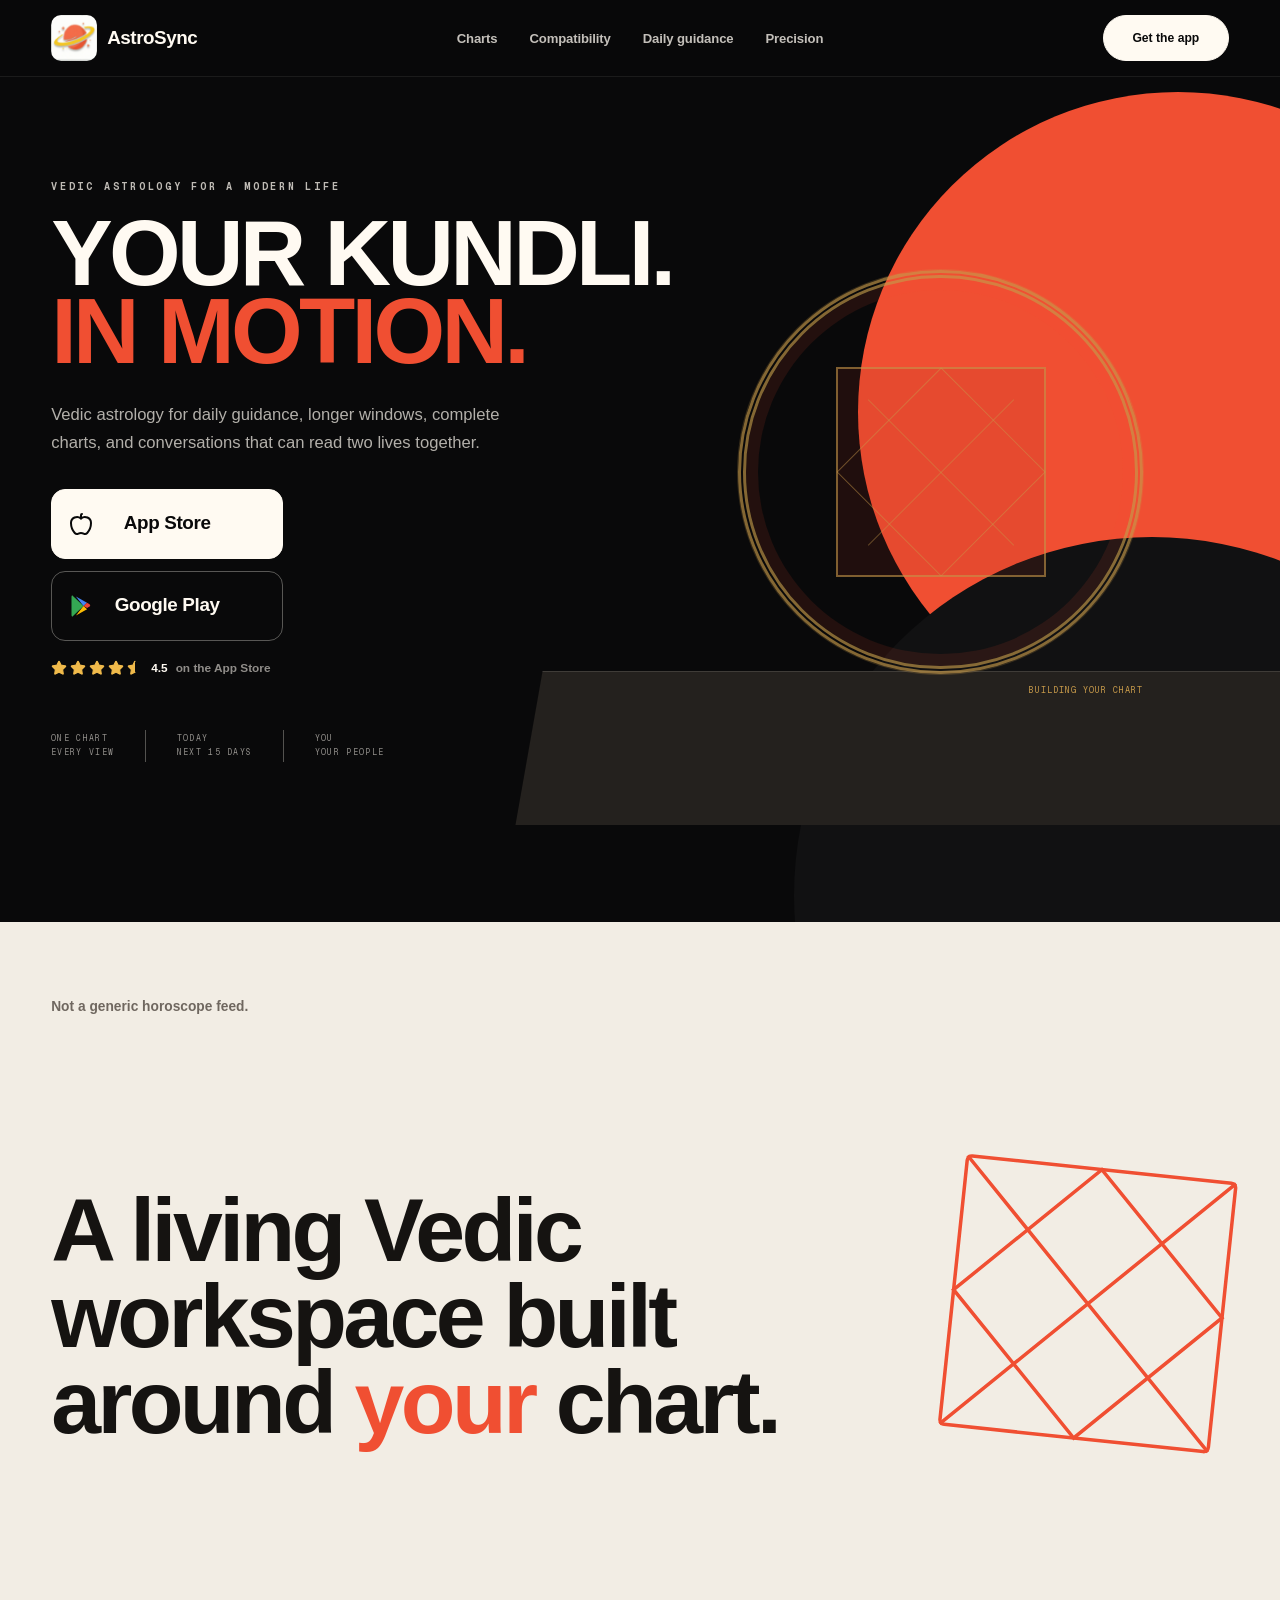
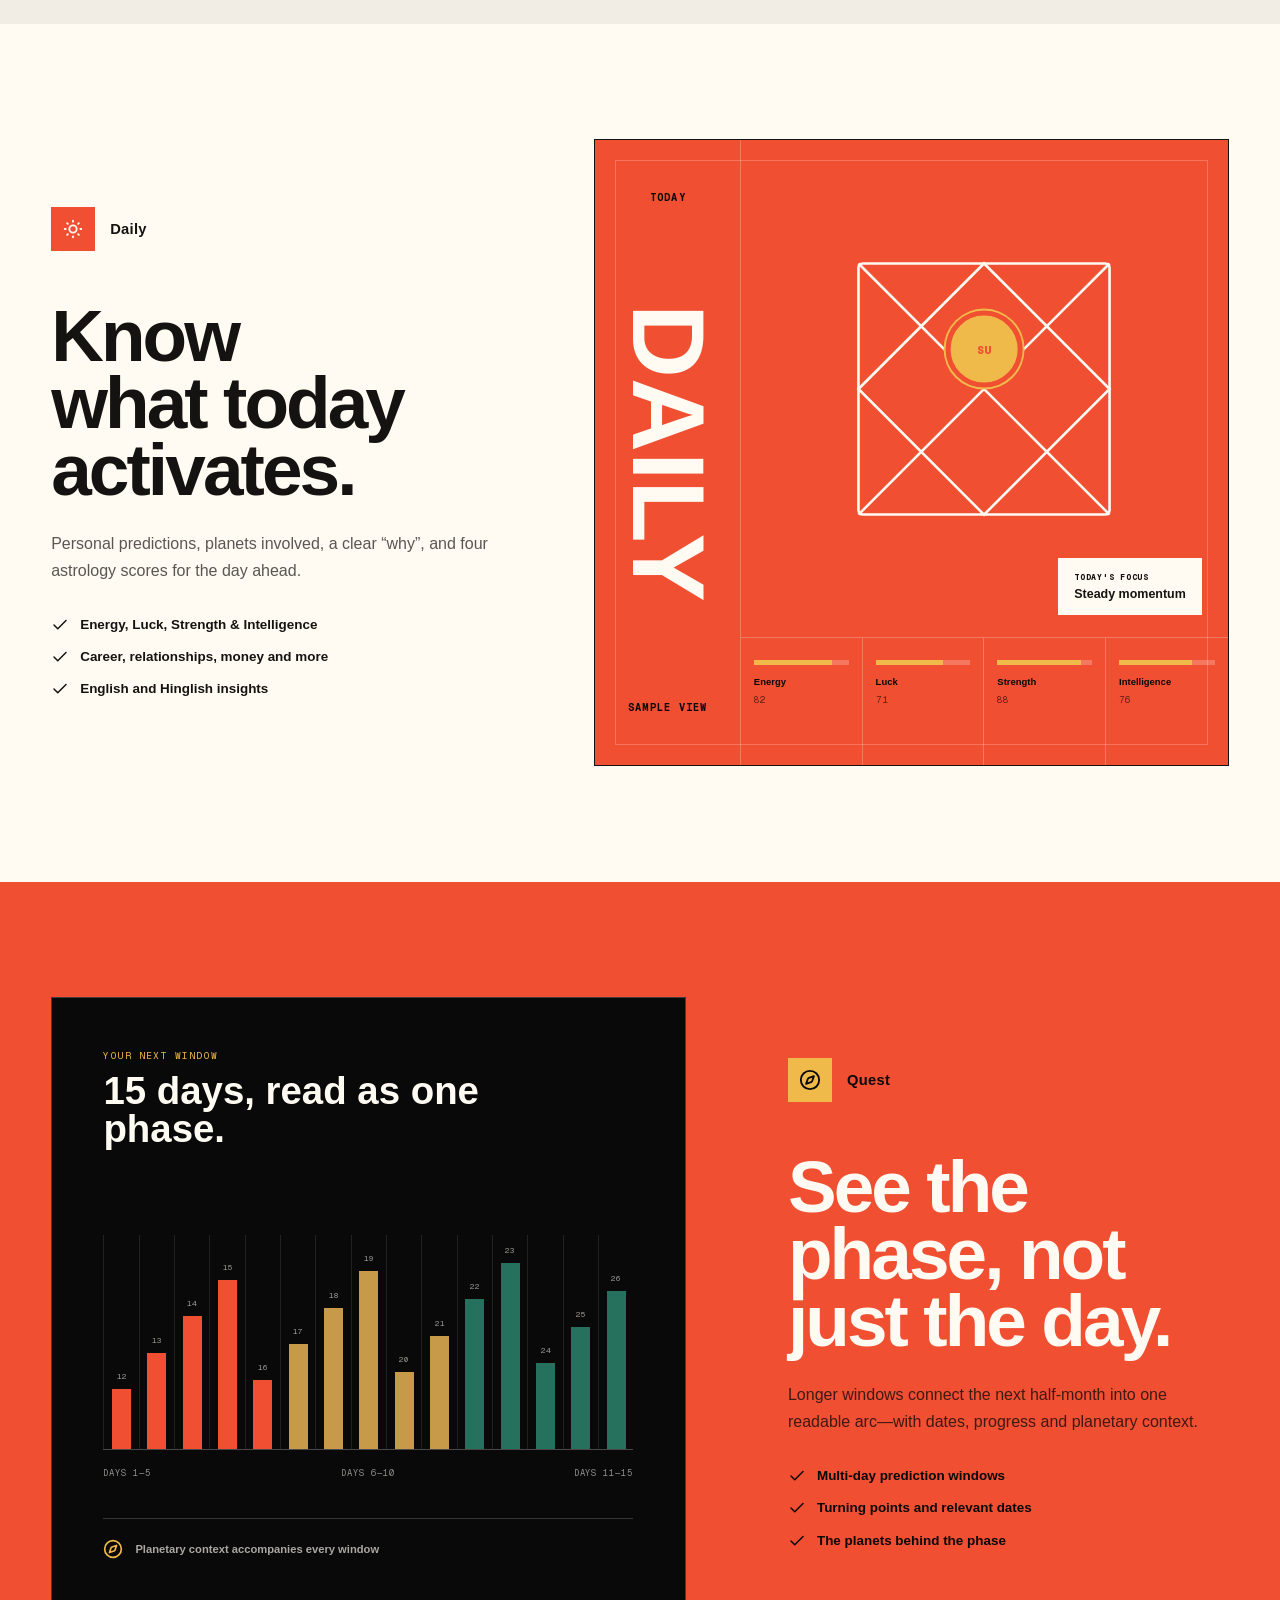
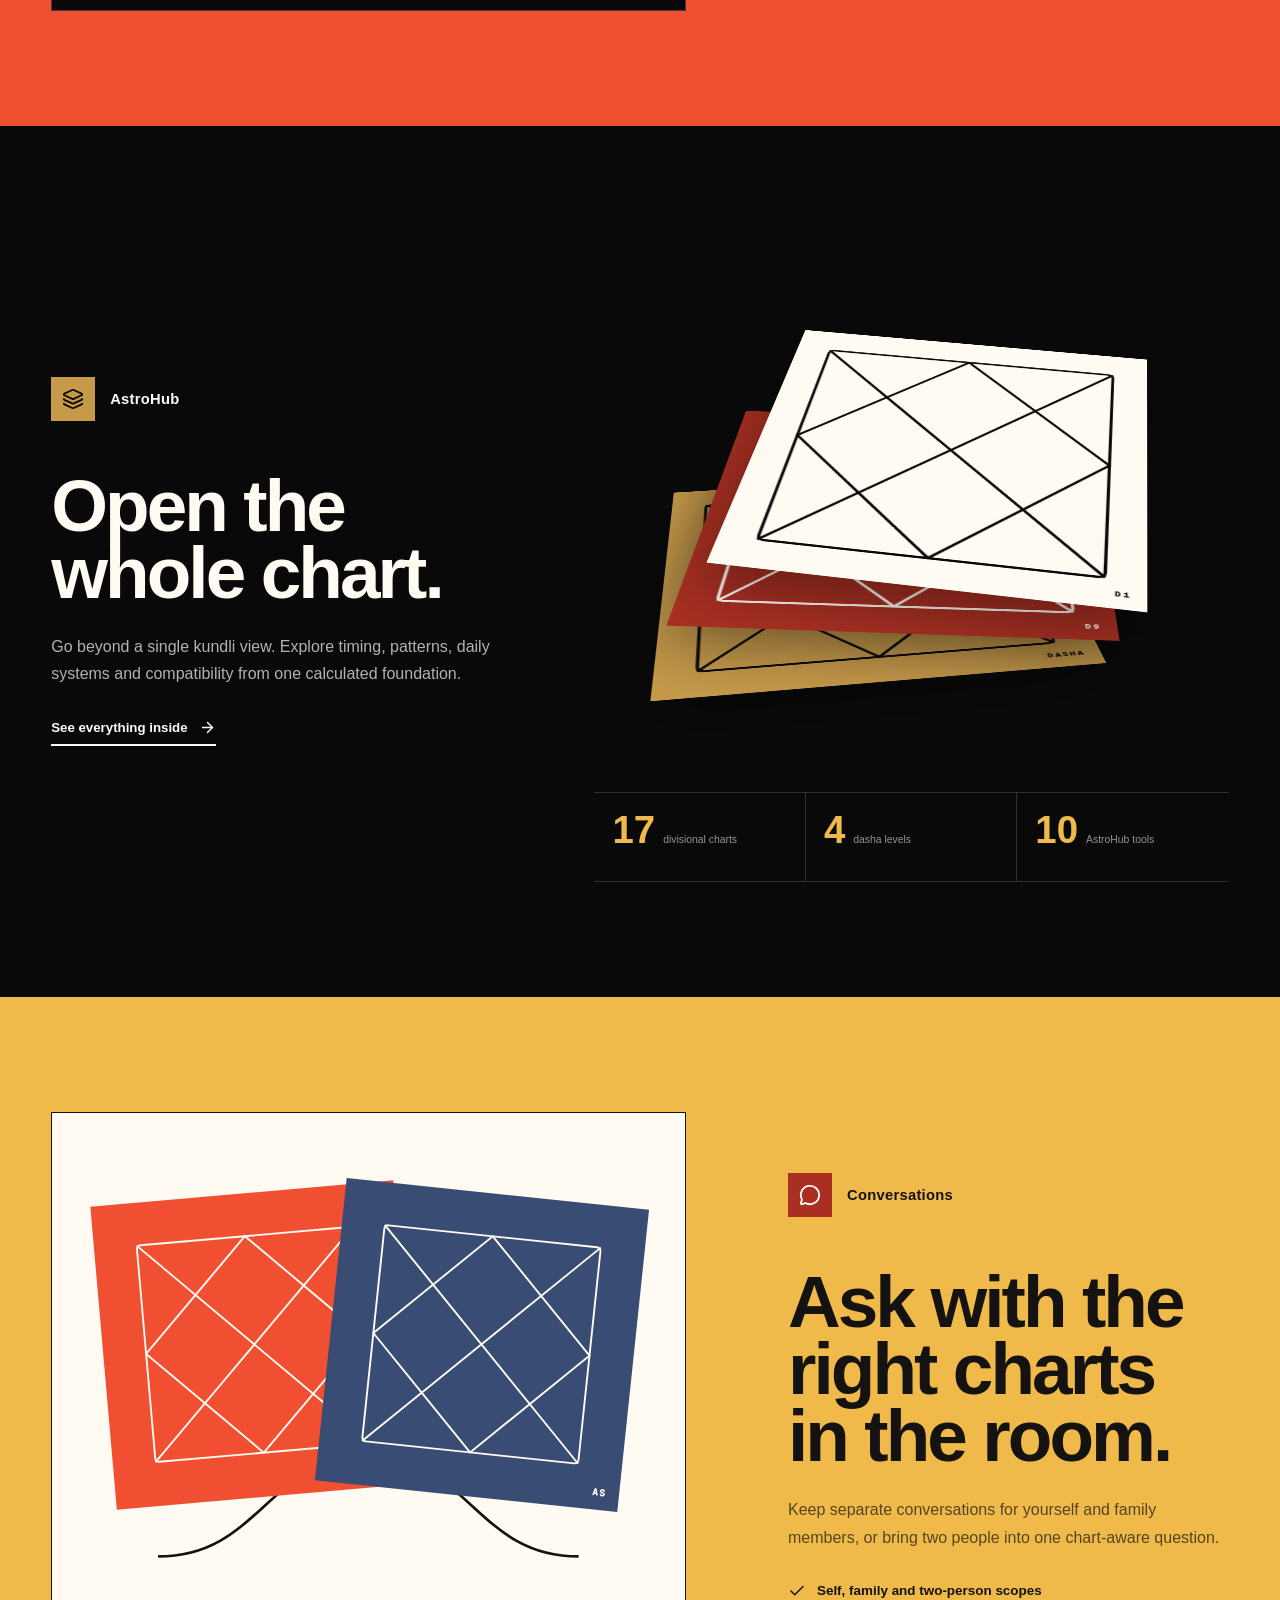
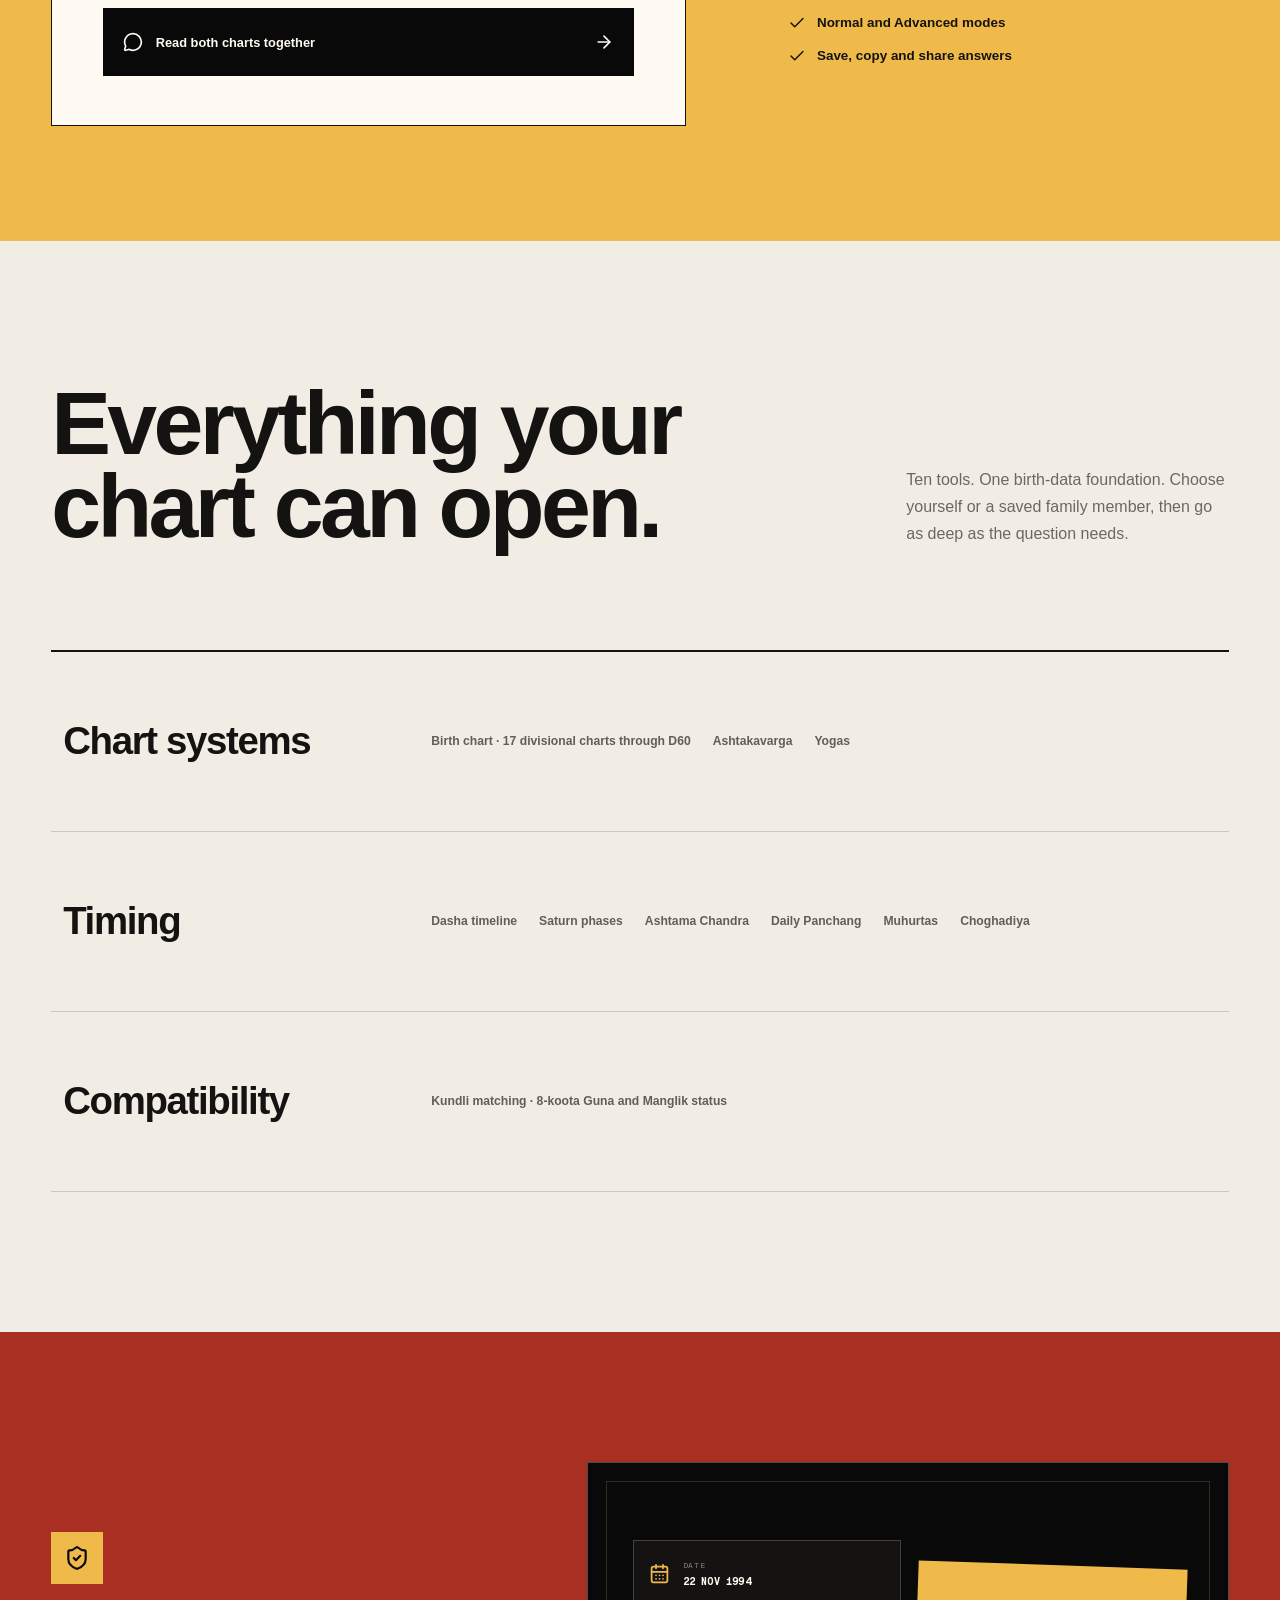
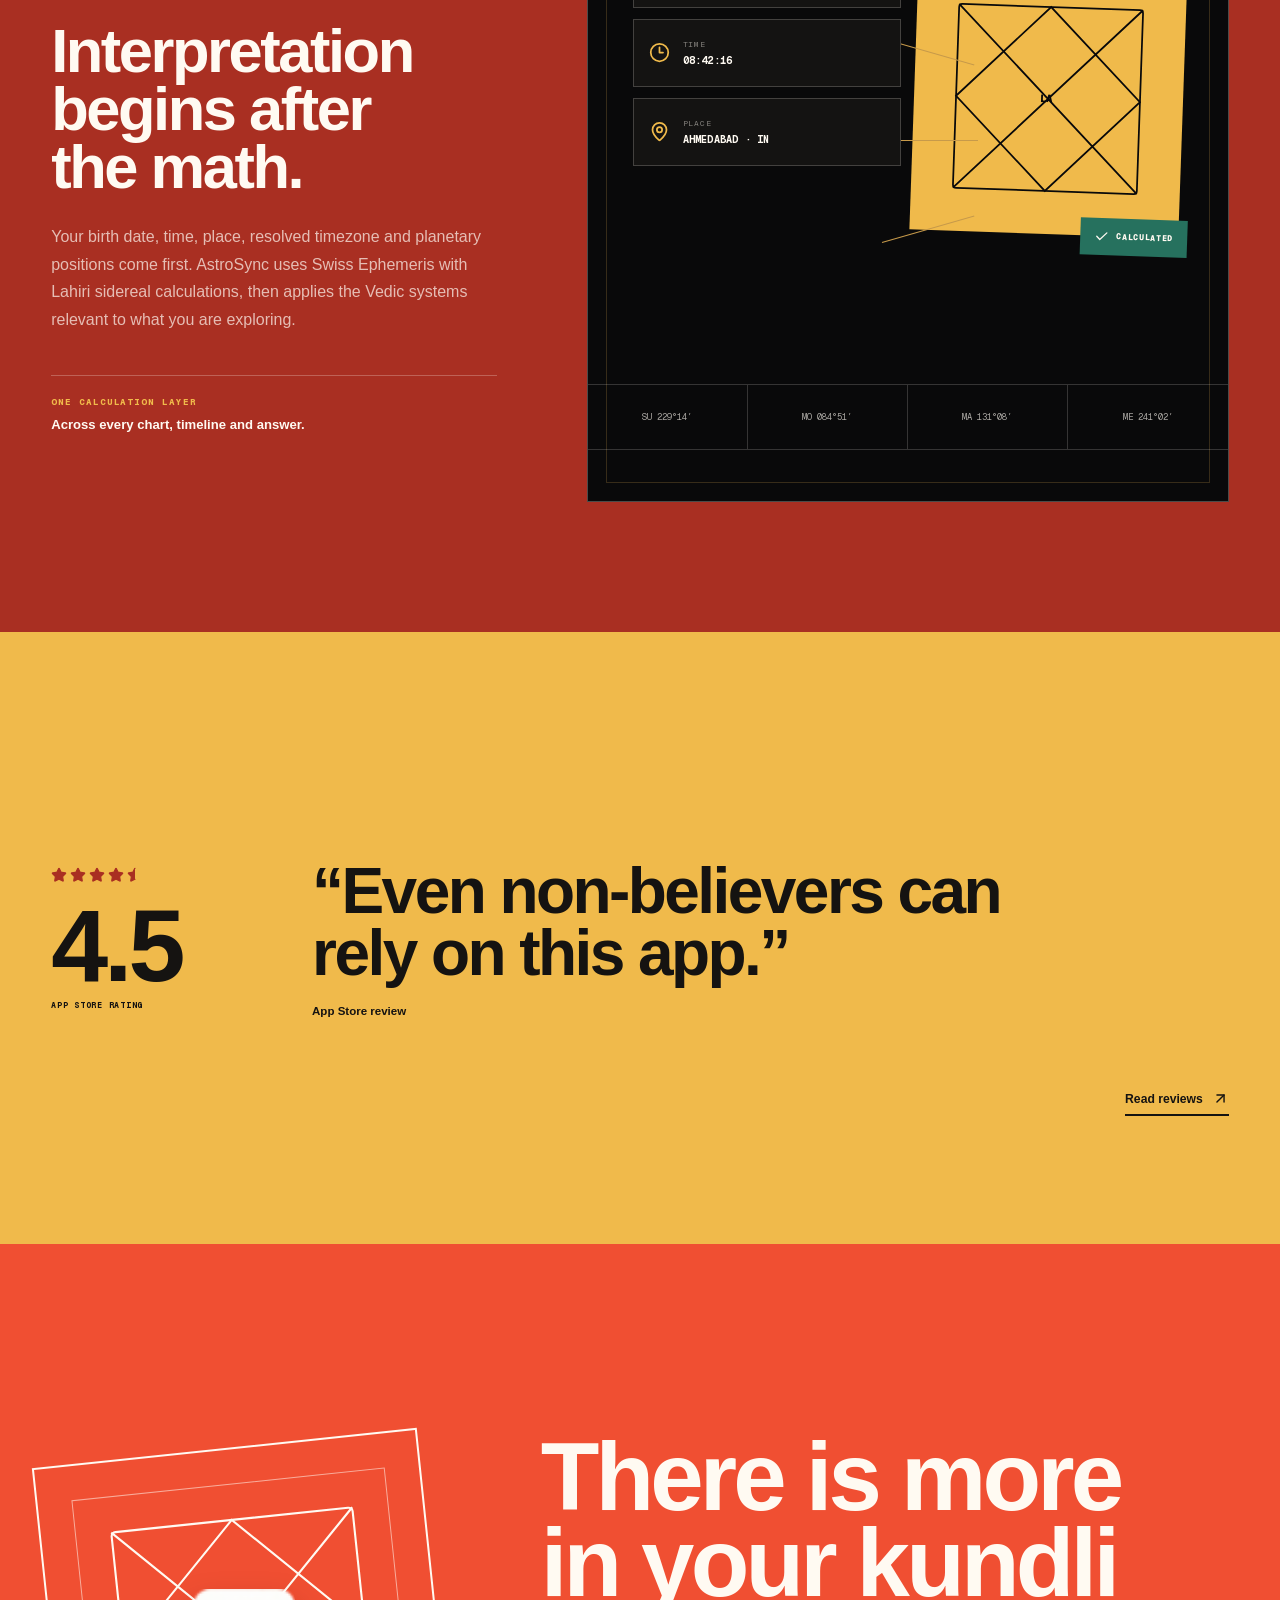
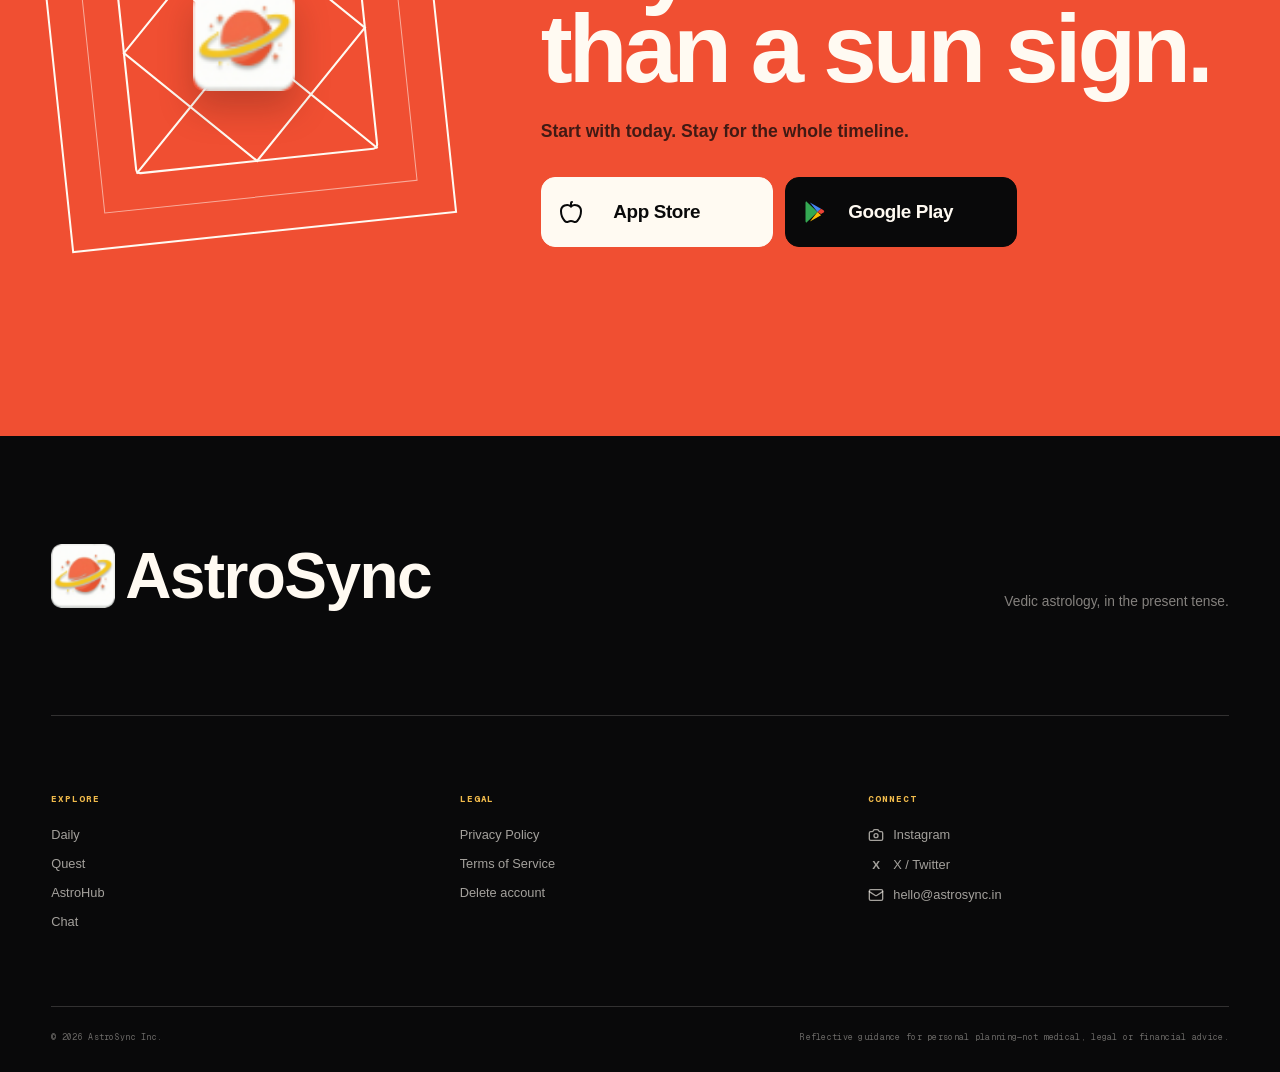
==== commit 54ff1c85: "Revert "Ship reference-led AstroSync redesign" This reverts commit 34910b4fbcd4dccc3752d6ba80d36d9d4" ====
--- a/index.html
+++ b/index.html
@@ -1,20 +1,21 @@
-<!DOCTYPE html><html lang="en" class="__variable_inter_tight_1qtj3i4 __variable_manrope_0zgwfjk"><head><meta charSet="utf-8"/><meta name="viewport" content="width=device-width, initial-scale=1"/><link rel="preload" href="/astrosync-original.png" as="image"/><link rel="preload" as="image" href="/illustrations/hero-kundli-studio.jpg" fetchPriority="high"/><link rel="stylesheet" href="/assets/index-C_5RKoBj.css" data-rsc-css-href="/assets/index-C_5RKoBj.css" data-precedence="vite-rsc/importer-resources"/><script async="" src="https://www.googletagmanager.com/gtag/js?id=G-KCZBN5Z8LP"></script><link rel="modulepreload" href="/assets/layout-segment-context-DRe3mQNO.js" crossorigin=""/><link rel="modulepreload" href="/assets/rolldown-runtime-S-ySWqyJ.js" crossorigin=""/><link rel="modulepreload" href="/assets/index-D7yDzhA-.js" crossorigin=""/><link rel="modulepreload" href="/assets/framework-DjPHiq1u.js" crossorigin=""/><link rel="modulepreload" href="/assets/dom-motion-G_UvecI4.js" crossorigin=""/><link rel="modulepreload" href="/assets/Icon-02H2h1EO.js" crossorigin=""/><link rel="modulepreload" href="/assets/living-kundli-BbfjicE9.js" crossorigin=""/><title>AstroSync — Your kundli, in motion</title><meta name="description" content="Personal Vedic astrology for today, the next fifteen days, complete charts and chart-aware conversations for you and your family."/><meta name="application-name" content="AstroSync"/><meta name="keywords" content="AstroSync,personal astrology,birth chart,daily predictions,dasha timeline,kundli,panchang"/><meta name="robots" content="index, follow"/><meta property="og:title" content="AstroSync — Your kundli, in motion"/><meta property="og:description" content="Personal Vedic astrology for today, the next fifteen days, complete charts and chart-aware conversations for you and your family."/><meta property="og:url" content="https://astrosync.in"/><meta property="og:site_name" content="AstroSync"/><meta property="og:type" content="website"/><meta property="og:locale" content="en_IN"/><meta property="og:image" content="https://astrosync.in/og-image.png"/><meta property="og:image:width" content="1200"/><meta property="og:image:height" content="630"/><meta property="og:image:alt" content="AstroSync — Your kundli, in motion."/><meta name="twitter:card" content="summary_large_image"/><meta name="twitter:title" content="AstroSync — Your kundli, in motion"/><meta name="twitter:description" content="Personal Vedic astrology for today, the next fifteen days, complete charts and chart-aware conversations for you and your family."/><meta name="twitter:image" content="https://astrosync.in/og-image.png"/><link rel="shortcut icon" href="https://astrosync.in/favicon.ico"/><link rel="icon" href="https://astrosync.in/favicon.ico"/><link rel="canonical" href="https://astrosync.in"/><meta name="apple-itunes-app" content="app-id=6757424310"/><meta name="theme-color" content="#0b0b0c"/><meta name="color-scheme" content="dark"/><script>window.dataLayer = window.dataLayer || [];
+<!DOCTYPE html><html lang="en" class="__variable_archivo_black_0i2o4s3 __variable_manrope_0zgwfjk __variable_geist_mono_1diim1n"><head><meta charSet="utf-8"/><meta name="viewport" content="width=device-width, initial-scale=1"/><link rel="preload" href="/astrosync-original.png" as="image"/><link rel="stylesheet" href="/assets/index-lBwFkuE_.css" data-rsc-css-href="/assets/index-lBwFkuE_.css" data-precedence="vite-rsc/importer-resources"/><script async="" src="https://www.googletagmanager.com/gtag/js?id=G-KCZBN5Z8LP"></script><link rel="modulepreload" href="/assets/layout-segment-context-DLZc0cT6.js" crossorigin=""/><link rel="modulepreload" href="/assets/rolldown-runtime-S-ySWqyJ.js" crossorigin=""/><link rel="modulepreload" href="/assets/index-CpswTYO7.js" crossorigin=""/><link rel="modulepreload" href="/assets/framework-DjPHiq1u.js" crossorigin=""/><link rel="modulepreload" href="/assets/dom-motion-Cy837Ai6.js" crossorigin=""/><link rel="modulepreload" href="/assets/gsap-BEsEDAKg.js" crossorigin=""/><link rel="modulepreload" href="/assets/Icon-DxI4gEEl.js" crossorigin=""/><link rel="modulepreload" href="/assets/living-kundli-DibHJ7vp.js" crossorigin=""/><title>AstroSync — Your kundli, in motion</title><meta name="description" content="Personal Vedic astrology for today, the next fifteen days, complete charts and chart-aware conversations for you and your family."/><meta name="application-name" content="AstroSync"/><meta name="keywords" content="AstroSync,personal astrology,birth chart,daily predictions,dasha timeline,kundli,panchang"/><meta name="robots" content="index, follow"/><meta property="og:title" content="AstroSync — Your kundli, in motion"/><meta property="og:description" content="Personal Vedic astrology for today, the next fifteen days, complete charts and chart-aware conversations for you and your family."/><meta property="og:url" content="https://astrosync.in"/><meta property="og:site_name" content="AstroSync"/><meta property="og:type" content="website"/><meta property="og:locale" content="en_IN"/><meta property="og:image" content="https://astrosync.in/og-image.png"/><meta property="og:image:width" content="1200"/><meta property="og:image:height" content="630"/><meta property="og:image:alt" content="AstroSync — Your kundli, in motion."/><meta name="twitter:card" content="summary_large_image"/><meta name="twitter:title" content="AstroSync — Your kundli, in motion"/><meta name="twitter:description" content="Personal Vedic astrology for today, the next fifteen days, complete charts and chart-aware conversations for you and your family."/><meta name="twitter:image" content="https://astrosync.in/og-image.png"/><link rel="shortcut icon" href="https://astrosync.in/favicon.ico"/><link rel="icon" href="https://astrosync.in/favicon.ico"/><link rel="canonical" href="https://astrosync.in"/><meta name="apple-itunes-app" content="app-id=6757424310"/><meta name="theme-color" content="#0b0b0c"/><meta name="color-scheme" content="dark"/><script>window.dataLayer = window.dataLayer || [];
 function gtag(){dataLayer.push(arguments);}
 gtag('js', new Date());
-gtag('config', 'G-KCZBN5Z8LP');</script><script>self.__VINEXT_RSC_PARAMS__={}</script><script>self.__VINEXT_RSC_NAV__={"pathname":"/","searchParams":[]}</script><link rel="modulepreload" href="/assets/index-D7yDzhA-.js" />
+gtag('config', 'G-KCZBN5Z8LP');</script><script>self.__VINEXT_RSC_PARAMS__={}</script><script>self.__VINEXT_RSC_NAV__={"pathname":"/","searchParams":[]}</script><link rel="modulepreload" href="/assets/index-CpswTYO7.js" />
 <link rel="preload" href="/assets/_vinext_fonts/manrope-76eca2803f7f/manrope-37facb2a.woff2" as="font" type="font/woff2" crossorigin />
 <link rel="preload" href="/assets/_vinext_fonts/manrope-76eca2803f7f/manrope-c9a5f13c.woff2" as="font" type="font/woff2" crossorigin />
 <link rel="preload" href="/assets/_vinext_fonts/manrope-76eca2803f7f/manrope-f00fa027.woff2" as="font" type="font/woff2" crossorigin />
 <link rel="preload" href="/assets/_vinext_fonts/manrope-76eca2803f7f/manrope-bd6e7fdc.woff2" as="font" type="font/woff2" crossorigin />
 <link rel="preload" href="/assets/_vinext_fonts/manrope-76eca2803f7f/manrope-76dcfc73.woff2" as="font" type="font/woff2" crossorigin />
 <link rel="preload" href="/assets/_vinext_fonts/manrope-76eca2803f7f/manrope-81401990.woff2" as="font" type="font/woff2" crossorigin />
-<link rel="preload" href="/assets/_vinext_fonts/inter-tight-c28e9fadbfae/inter-tight-91035ed3.woff2" as="font" type="font/woff2" crossorigin />
-<link rel="preload" href="/assets/_vinext_fonts/inter-tight-c28e9fadbfae/inter-tight-83788871.woff2" as="font" type="font/woff2" crossorigin />
-<link rel="preload" href="/assets/_vinext_fonts/inter-tight-c28e9fadbfae/inter-tight-51f6dcb3.woff2" as="font" type="font/woff2" crossorigin />
-<link rel="preload" href="/assets/_vinext_fonts/inter-tight-c28e9fadbfae/inter-tight-4e9745d9.woff2" as="font" type="font/woff2" crossorigin />
-<link rel="preload" href="/assets/_vinext_fonts/inter-tight-c28e9fadbfae/inter-tight-320adf24.woff2" as="font" type="font/woff2" crossorigin />
-<link rel="preload" href="/assets/_vinext_fonts/inter-tight-c28e9fadbfae/inter-tight-8a39ba5e.woff2" as="font" type="font/woff2" crossorigin />
-<link rel="preload" href="/assets/_vinext_fonts/inter-tight-c28e9fadbfae/inter-tight-6c70c77f.woff2" as="font" type="font/woff2" crossorigin />
+<link rel="preload" href="/assets/_vinext_fonts/archivo-black-127ff4bf8365/archivo-black-871aed67.woff2" as="font" type="font/woff2" crossorigin />
+<link rel="preload" href="/assets/_vinext_fonts/archivo-black-127ff4bf8365/archivo-black-1536a216.woff2" as="font" type="font/woff2" crossorigin />
+<link rel="preload" href="/assets/_vinext_fonts/geist-mono-00e989178794/geist-mono-f6b33328.woff2" as="font" type="font/woff2" crossorigin />
+<link rel="preload" href="/assets/_vinext_fonts/geist-mono-00e989178794/geist-mono-44e03052.woff2" as="font" type="font/woff2" crossorigin />
+<link rel="preload" href="/assets/_vinext_fonts/geist-mono-00e989178794/geist-mono-0638449e.woff2" as="font" type="font/woff2" crossorigin />
+<link rel="preload" href="/assets/_vinext_fonts/geist-mono-00e989178794/geist-mono-971fb274.woff2" as="font" type="font/woff2" crossorigin />
+<link rel="preload" href="/assets/_vinext_fonts/geist-mono-00e989178794/geist-mono-44745446.woff2" as="font" type="font/woff2" crossorigin />
+<link rel="preload" href="/assets/_vinext_fonts/geist-mono-00e989178794/geist-mono-013b2f2f.woff2" as="font" type="font/woff2" crossorigin />
 <style data-vinext-fonts>/* cyrillic-ext */
 @font-face {
   font-family: 'Manrope';
@@ -74,198 +75,86 @@
 
 .__variable_manrope_0zgwfjk { --font-manrope: 'Manrope', sans-serif; }
 
+/* latin-ext */
+@font-face {
+  font-family: 'Archivo Black';
+  font-style: normal;
+  font-weight: 400;
+  font-display: swap;
+  src: url(/assets/_vinext_fonts/archivo-black-127ff4bf8365/archivo-black-871aed67.woff2) format('woff2');
+  unicode-range: U+0100-02BA, U+02BD-02C5, U+02C7-02CC, U+02CE-02D7, U+02DD-02FF, U+0304, U+0308, U+0329, U+1D00-1DBF, U+1E00-1E9F, U+1EF2-1EFF, U+2020, U+20A0-20AB, U+20AD-20C0, U+2113, U+2C60-2C7F, U+A720-A7FF;
+}
+/* latin */
+@font-face {
+  font-family: 'Archivo Black';
+  font-style: normal;
+  font-weight: 400;
+  font-display: swap;
+  src: url(/assets/_vinext_fonts/archivo-black-127ff4bf8365/archivo-black-1536a216.woff2) format('woff2');
+  unicode-range: U+0000-00FF, U+0131, U+0152-0153, U+02BB-02BC, U+02C6, U+02DA, U+02DC, U+0304, U+0308, U+0329, U+2000-206F, U+20AC, U+2122, U+2191, U+2193, U+2212, U+2215, U+FEFF, U+FFFD;
+}
+
+.__font_archivo_black_0i2o4s3 { font-family: 'Archivo Black', sans-serif; }
+
+.__variable_archivo_black_0i2o4s3 { --font-archivo-black: 'Archivo Black', sans-serif; }
+
 /* cyrillic-ext */
 @font-face {
-  font-family: 'Inter Tight';
+  font-family: 'Geist Mono';
   font-style: normal;
-  font-weight: 700;
+  font-weight: 100 900;
   font-display: swap;
-  src: url(/assets/_vinext_fonts/inter-tight-c28e9fadbfae/inter-tight-91035ed3.woff2) format('woff2');
+  src: url(/assets/_vinext_fonts/geist-mono-00e989178794/geist-mono-f6b33328.woff2) format('woff2');
   unicode-range: U+0460-052F, U+1C80-1C8A, U+20B4, U+2DE0-2DFF, U+A640-A69F, U+FE2E-FE2F;
 }
 /* cyrillic */
 @font-face {
-  font-family: 'Inter Tight';
+  font-family: 'Geist Mono';
   font-style: normal;
-  font-weight: 700;
+  font-weight: 100 900;
   font-display: swap;
-  src: url(/assets/_vinext_fonts/inter-tight-c28e9fadbfae/inter-tight-83788871.woff2) format('woff2');
+  src: url(/assets/_vinext_fonts/geist-mono-00e989178794/geist-mono-44e03052.woff2) format('woff2');
   unicode-range: U+0301, U+0400-045F, U+0490-0491, U+04B0-04B1, U+2116;
 }
-/* greek-ext */
+/* symbols2 */
 @font-face {
-  font-family: 'Inter Tight';
+  font-family: 'Geist Mono';
   font-style: normal;
-  font-weight: 700;
+  font-weight: 100 900;
   font-display: swap;
-  src: url(/assets/_vinext_fonts/inter-tight-c28e9fadbfae/inter-tight-51f6dcb3.woff2) format('woff2');
-  unicode-range: U+1F00-1FFF;
-}
-/* greek */
-@font-face {
-  font-family: 'Inter Tight';
-  font-style: normal;
-  font-weight: 700;
-  font-display: swap;
-  src: url(/assets/_vinext_fonts/inter-tight-c28e9fadbfae/inter-tight-4e9745d9.woff2) format('woff2');
-  unicode-range: U+0370-0377, U+037A-037F, U+0384-038A, U+038C, U+038E-03A1, U+03A3-03FF;
+  src: url(/assets/_vinext_fonts/geist-mono-00e989178794/geist-mono-0638449e.woff2) format('woff2');
+  unicode-range: U+2000-2001, U+2004-2008, U+200A, U+23B8-23BD, U+2500-259F;
 }
 /* vietnamese */
 @font-face {
-  font-family: 'Inter Tight';
+  font-family: 'Geist Mono';
   font-style: normal;
-  font-weight: 700;
+  font-weight: 100 900;
   font-display: swap;
-  src: url(/assets/_vinext_fonts/inter-tight-c28e9fadbfae/inter-tight-320adf24.woff2) format('woff2');
+  src: url(/assets/_vinext_fonts/geist-mono-00e989178794/geist-mono-971fb274.woff2) format('woff2');
   unicode-range: U+0102-0103, U+0110-0111, U+0128-0129, U+0168-0169, U+01A0-01A1, U+01AF-01B0, U+0300-0301, U+0303-0304, U+0308-0309, U+0323, U+0329, U+1EA0-1EF9, U+20AB;
 }
 /* latin-ext */
 @font-face {
-  font-family: 'Inter Tight';
+  font-family: 'Geist Mono';
   font-style: normal;
-  font-weight: 700;
+  font-weight: 100 900;
   font-display: swap;
-  src: url(/assets/_vinext_fonts/inter-tight-c28e9fadbfae/inter-tight-8a39ba5e.woff2) format('woff2');
+  src: url(/assets/_vinext_fonts/geist-mono-00e989178794/geist-mono-44745446.woff2) format('woff2');
   unicode-range: U+0100-02BA, U+02BD-02C5, U+02C7-02CC, U+02CE-02D7, U+02DD-02FF, U+0304, U+0308, U+0329, U+1D00-1DBF, U+1E00-1E9F, U+1EF2-1EFF, U+2020, U+20A0-20AB, U+20AD-20C0, U+2113, U+2C60-2C7F, U+A720-A7FF;
 }
 /* latin */
 @font-face {
-  font-family: 'Inter Tight';
+  font-family: 'Geist Mono';
   font-style: normal;
-  font-weight: 700;
+  font-weight: 100 900;
   font-display: swap;
-  src: url(/assets/_vinext_fonts/inter-tight-c28e9fadbfae/inter-tight-6c70c77f.woff2) format('woff2');
-  unicode-range: U+0000-00FF, U+0131, U+0152-0153, U+02BB-02BC, U+02C6, U+02DA, U+02DC, U+0304, U+0308, U+0329, U+2000-206F, U+20AC, U+2122, U+2191, U+2193, U+2212, U+2215, U+FEFF, U+FFFD;
-}
-/* cyrillic-ext */
-@font-face {
-  font-family: 'Inter Tight';
-  font-style: normal;
-  font-weight: 800;
-  font-display: swap;
-  src: url(/assets/_vinext_fonts/inter-tight-c28e9fadbfae/inter-tight-91035ed3.woff2) format('woff2');
-  unicode-range: U+0460-052F, U+1C80-1C8A, U+20B4, U+2DE0-2DFF, U+A640-A69F, U+FE2E-FE2F;
-}
-/* cyrillic */
-@font-face {
-  font-family: 'Inter Tight';
-  font-style: normal;
-  font-weight: 800;
-  font-display: swap;
-  src: url(/assets/_vinext_fonts/inter-tight-c28e9fadbfae/inter-tight-83788871.woff2) format('woff2');
-  unicode-range: U+0301, U+0400-045F, U+0490-0491, U+04B0-04B1, U+2116;
-}
-/* greek-ext */
-@font-face {
-  font-family: 'Inter Tight';
-  font-style: normal;
-  font-weight: 800;
-  font-display: swap;
-  src: url(/assets/_vinext_fonts/inter-tight-c28e9fadbfae/inter-tight-51f6dcb3.woff2) format('woff2');
-  unicode-range: U+1F00-1FFF;
-}
-/* greek */
-@font-face {
-  font-family: 'Inter Tight';
-  font-style: normal;
-  font-weight: 800;
-  font-display: swap;
-  src: url(/assets/_vinext_fonts/inter-tight-c28e9fadbfae/inter-tight-4e9745d9.woff2) format('woff2');
-  unicode-range: U+0370-0377, U+037A-037F, U+0384-038A, U+038C, U+038E-03A1, U+03A3-03FF;
-}
-/* vietnamese */
-@font-face {
-  font-family: 'Inter Tight';
-  font-style: normal;
-  font-weight: 800;
-  font-display: swap;
-  src: url(/assets/_vinext_fonts/inter-tight-c28e9fadbfae/inter-tight-320adf24.woff2) format('woff2');
-  unicode-range: U+0102-0103, U+0110-0111, U+0128-0129, U+0168-0169, U+01A0-01A1, U+01AF-01B0, U+0300-0301, U+0303-0304, U+0308-0309, U+0323, U+0329, U+1EA0-1EF9, U+20AB;
-}
-/* latin-ext */
-@font-face {
-  font-family: 'Inter Tight';
-  font-style: normal;
-  font-weight: 800;
-  font-display: swap;
-  src: url(/assets/_vinext_fonts/inter-tight-c28e9fadbfae/inter-tight-8a39ba5e.woff2) format('woff2');
-  unicode-range: U+0100-02BA, U+02BD-02C5, U+02C7-02CC, U+02CE-02D7, U+02DD-02FF, U+0304, U+0308, U+0329, U+1D00-1DBF, U+1E00-1E9F, U+1EF2-1EFF, U+2020, U+20A0-20AB, U+20AD-20C0, U+2113, U+2C60-2C7F, U+A720-A7FF;
-}
-/* latin */
-@font-face {
-  font-family: 'Inter Tight';
-  font-style: normal;
-  font-weight: 800;
-  font-display: swap;
-  src: url(/assets/_vinext_fonts/inter-tight-c28e9fadbfae/inter-tight-6c70c77f.woff2) format('woff2');
-  unicode-range: U+0000-00FF, U+0131, U+0152-0153, U+02BB-02BC, U+02C6, U+02DA, U+02DC, U+0304, U+0308, U+0329, U+2000-206F, U+20AC, U+2122, U+2191, U+2193, U+2212, U+2215, U+FEFF, U+FFFD;
-}
-/* cyrillic-ext */
-@font-face {
-  font-family: 'Inter Tight';
-  font-style: normal;
-  font-weight: 900;
-  font-display: swap;
-  src: url(/assets/_vinext_fonts/inter-tight-c28e9fadbfae/inter-tight-91035ed3.woff2) format('woff2');
-  unicode-range: U+0460-052F, U+1C80-1C8A, U+20B4, U+2DE0-2DFF, U+A640-A69F, U+FE2E-FE2F;
-}
-/* cyrillic */
-@font-face {
-  font-family: 'Inter Tight';
-  font-style: normal;
-  font-weight: 900;
-  font-display: swap;
-  src: url(/assets/_vinext_fonts/inter-tight-c28e9fadbfae/inter-tight-83788871.woff2) format('woff2');
-  unicode-range: U+0301, U+0400-045F, U+0490-0491, U+04B0-04B1, U+2116;
-}
-/* greek-ext */
-@font-face {
-  font-family: 'Inter Tight';
-  font-style: normal;
-  font-weight: 900;
-  font-display: swap;
-  src: url(/assets/_vinext_fonts/inter-tight-c28e9fadbfae/inter-tight-51f6dcb3.woff2) format('woff2');
-  unicode-range: U+1F00-1FFF;
-}
-/* greek */
-@font-face {
-  font-family: 'Inter Tight';
-  font-style: normal;
-  font-weight: 900;
-  font-display: swap;
-  src: url(/assets/_vinext_fonts/inter-tight-c28e9fadbfae/inter-tight-4e9745d9.woff2) format('woff2');
-  unicode-range: U+0370-0377, U+037A-037F, U+0384-038A, U+038C, U+038E-03A1, U+03A3-03FF;
-}
-/* vietnamese */
-@font-face {
-  font-family: 'Inter Tight';
-  font-style: normal;
-  font-weight: 900;
-  font-display: swap;
-  src: url(/assets/_vinext_fonts/inter-tight-c28e9fadbfae/inter-tight-320adf24.woff2) format('woff2');
-  unicode-range: U+0102-0103, U+0110-0111, U+0128-0129, U+0168-0169, U+01A0-01A1, U+01AF-01B0, U+0300-0301, U+0303-0304, U+0308-0309, U+0323, U+0329, U+1EA0-1EF9, U+20AB;
-}
-/* latin-ext */
-@font-face {
-  font-family: 'Inter Tight';
-  font-style: normal;
-  font-weight: 900;
-  font-display: swap;
-  src: url(/assets/_vinext_fonts/inter-tight-c28e9fadbfae/inter-tight-8a39ba5e.woff2) format('woff2');
-  unicode-range: U+0100-02BA, U+02BD-02C5, U+02C7-02CC, U+02CE-02D7, U+02DD-02FF, U+0304, U+0308, U+0329, U+1D00-1DBF, U+1E00-1E9F, U+1EF2-1EFF, U+2020, U+20A0-20AB, U+20AD-20C0, U+2113, U+2C60-2C7F, U+A720-A7FF;
-}
-/* latin */
-@font-face {
-  font-family: 'Inter Tight';
-  font-style: normal;
-  font-weight: 900;
-  font-display: swap;
-  src: url(/assets/_vinext_fonts/inter-tight-c28e9fadbfae/inter-tight-6c70c77f.woff2) format('woff2');
+  src: url(/assets/_vinext_fonts/geist-mono-00e989178794/geist-mono-013b2f2f.woff2) format('woff2');
   unicode-range: U+0000-00FF, U+0131, U+0152-0153, U+02BB-02BC, U+02C6, U+02DA, U+02DC, U+0304, U+0308, U+0329, U+2000-206F, U+20AC, U+2122, U+2191, U+2193, U+2212, U+2215, U+FEFF, U+FFFD;
 }
 
-.__font_inter_tight_1qtj3i4 { font-family: 'Inter Tight', sans-serif; }
+.__font_geist_mono_1diim1n { font-family: 'Geist Mono', sans-serif; }
 
-.__variable_inter_tight_1qtj3i4 { --font-inter-tight: 'Inter Tight', sans-serif; }
+.__variable_geist_mono_1diim1n { --font-geist-mono: 'Geist Mono', sans-serif; }
 </style>
-</head><body><header class="site-header"><nav class="site-nav" aria-label="Primary navigation"><a class="brand" href="#top" aria-label="AstroSync home"><img class="brand-icon" src="/astrosync-original.png" width="44" height="44" alt="" aria-hidden="true"/><span>AstroSync</span></a><div class="nav-links"><a href="#astrohub">Charts</a><a href="#chat">Compatibility</a><a href="#daily">Daily guidance</a><a href="#precision">Learn</a></div><div class="nav-end"><p>Ancient wisdom.<br/>A brighter you.</p><a class="nav-cta" href="#download">Get the app</a></div></nav></header><main id="top"><section class="hero-section"><div class="hero-copy"><p class="hero-kicker">Vedic astrology for a modern life</p><h1><span>Your kundli.</span><strong>In motion.</strong></h1><p>Daily guidance, longer windows, complete charts, and conversations that can read two lives together.</p><div class="store-buttons"><a class="store-button store-button-apple" href="https://apps.apple.com/in/app/astrosync-train-your-own-ai/id6757424310" target="_blank" rel="noreferrer" data-testid="app-store-link" aria-label="Download AstroSync on the App Store"><svg viewBox="0 0 24 24" aria-hidden="true"><path fill="currentColor" d="M17.05 20.28c-.98.95-2.05.8-3.08.35-1.09-.46-2.09-.48-3.24 0-1.44.62-2.2.44-3.06-.35C2.79 15.25 3.51 7.59 9.05 7.31c1.34.07 2.27.74 3.05.79 1.17-.24 2.29-.93 3.54-.84 1.5.12 2.63.71 3.38 1.8-3.09 1.85-2.36 5.92.48 7.06-.57 1.5-1.31 2.99-2.45 4.17ZM12.03 7.25C11.88 5.02 13.69 3.18 15.77 3c.29 2.58-2.34 4.5-3.74 4.25Z"></path></svg><span><strong>App Store</strong></span></a><a class="store-button store-button-play" href="https://play.google.com/store/apps/details?id=in.astrosync.app" target="_blank" rel="noreferrer" data-testid="play-store-link" aria-label="Get AstroSync on Google Play"><svg viewBox="0 0 24 26" aria-hidden="true"><path d="M2.4 1.4 14.7 13 2.5 24.7a2.6 2.6 0 0 1-.8-1.9V3.2c0-.72.27-1.34.7-1.8Z" fill="#34A853"></path><path d="m14.7 13 3.8-3.6-12-6.8L14.7 13Z" fill="#4285F4"></path><path d="m14.7 13-8.2 10.4 12.1-6.9-3.9-3.5Z" fill="#FBBC04"></path><path d="m18.5 9.4 2.36 1.34c1.52.86 1.52 2.28.02 3.14l-2.28 1.3-3.9-2.18 3.8-3.6Z" fill="#EA4335"></path></svg><span><strong>Google Play</strong></span></a></div><div class="hero-rating"><span class="rating-stars" role="img" aria-label="4.5 out of 5 stars"><svg xmlns="http://www.w3.org/2000/svg" width="24" height="24" viewBox="0 0 24 24" fill="currentColor" stroke="currentColor" stroke-width="2" stroke-linecap="round" stroke-linejoin="round" class="lucide lucide-star" aria-hidden="true"><path d="M11.525 2.295a.53.53 0 0 1 .95 0l2.31 4.679a2.123 2.123 0 0 0 1.595 1.16l5.166.756a.53.53 0 0 1 .294.904l-3.736 3.638a2.123 2.123 0 0 0-.611 1.878l.882 5.14a.53.53 0 0 1-.771.56l-4.618-2.428a2.122 2.122 0 0 0-1.973 0L6.396 21.01a.53.53 0 0 1-.77-.56l.881-5.139a2.122 2.122 0 0 0-.611-1.879L2.16 9.795a.53.53 0 0 1 .294-.906l5.165-.755a2.122 2.122 0 0 0 1.597-1.16z"></path></svg><svg xmlns="http://www.w3.org/2000/svg" width="24" height="24" viewBox="0 0 24 24" fill="currentColor" stroke="currentColor" stroke-width="2" stroke-linecap="round" stroke-linejoin="round" class="lucide lucide-star" aria-hidden="true"><path d="M11.525 2.295a.53.53 0 0 1 .95 0l2.31 4.679a2.123 2.123 0 0 0 1.595 1.16l5.166.756a.53.53 0 0 1 .294.904l-3.736 3.638a2.123 2.123 0 0 0-.611 1.878l.882 5.14a.53.53 0 0 1-.771.56l-4.618-2.428a2.122 2.122 0 0 0-1.973 0L6.396 21.01a.53.53 0 0 1-.77-.56l.881-5.139a2.122 2.122 0 0 0-.611-1.879L2.16 9.795a.53.53 0 0 1 .294-.906l5.165-.755a2.122 2.122 0 0 0 1.597-1.16z"></path></svg><svg xmlns="http://www.w3.org/2000/svg" width="24" height="24" viewBox="0 0 24 24" fill="currentColor" stroke="currentColor" stroke-width="2" stroke-linecap="round" stroke-linejoin="round" class="lucide lucide-star" aria-hidden="true"><path d="M11.525 2.295a.53.53 0 0 1 .95 0l2.31 4.679a2.123 2.123 0 0 0 1.595 1.16l5.166.756a.53.53 0 0 1 .294.904l-3.736 3.638a2.123 2.123 0 0 0-.611 1.878l.882 5.14a.53.53 0 0 1-.771.56l-4.618-2.428a2.122 2.122 0 0 0-1.973 0L6.396 21.01a.53.53 0 0 1-.77-.56l.881-5.139a2.122 2.122 0 0 0-.611-1.879L2.16 9.795a.53.53 0 0 1 .294-.906l5.165-.755a2.122 2.122 0 0 0 1.597-1.16z"></path></svg><svg xmlns="http://www.w3.org/2000/svg" width="24" height="24" viewBox="0 0 24 24" fill="currentColor" stroke="currentColor" stroke-width="2" stroke-linecap="round" stroke-linejoin="round" class="lucide lucide-star" aria-hidden="true"><path d="M11.525 2.295a.53.53 0 0 1 .95 0l2.31 4.679a2.123 2.123 0 0 0 1.595 1.16l5.166.756a.53.53 0 0 1 .294.904l-3.736 3.638a2.123 2.123 0 0 0-.611 1.878l.882 5.14a.53.53 0 0 1-.771.56l-4.618-2.428a2.122 2.122 0 0 0-1.973 0L6.396 21.01a.53.53 0 0 1-.77-.56l.881-5.139a2.122 2.122 0 0 0-.611-1.879L2.16 9.795a.53.53 0 0 1 .294-.906l5.165-.755a2.122 2.122 0 0 0 1.597-1.16z"></path></svg><svg xmlns="http://www.w3.org/2000/svg" width="24" height="24" viewBox="0 0 24 24" fill="currentColor" stroke="currentColor" stroke-width="2" stroke-linecap="round" stroke-linejoin="round" class="lucide lucide-star-half" aria-hidden="true"><path d="M12 18.338a2.1 2.1 0 0 0-.987.244L6.396 21.01a.53.53 0 0 1-.77-.56l.881-5.139a2.12 2.12 0 0 0-.611-1.879L2.16 9.795a.53.53 0 0 1 .294-.906l5.165-.755a2.12 2.12 0 0 0 1.597-1.16l2.309-4.679A.53.53 0 0 1 12 2"></path></svg></span><strong>4.5</strong> on the App Store</div><div class="hero-proof" aria-hidden="true"><span>MANY LIVES<br/>MORE CLARITY</span><i></i><span>ANCIENT WISDOM<br/>MODERN TOOLS</span><i></i><span>A BRIGHTER<br/>YOU</span></div></div><div class="hero-instrument"><div class="kundli-scene" role="img" aria-label="A cinematic brass Vedic kundli instrument with planetary medallions and a North Indian birth chart"><img class="kundli-poster" src="/illustrations/hero-kundli-studio.jpg" alt="" aria-hidden="true" fetchPriority="high"/><span class="kundli-suspension" aria-hidden="true"></span></div></div><div class="hero-aside" aria-hidden="true"><i></i><span>PEOPLE</span><span>PATTERNS</span><span>POSSIBILITIES</span><span>TOGETHER</span></div><div class="hero-side-foot" aria-hidden="true"><i></i><span>SAME</span><span>SKIES</span><span>BRIGHTER</span><span>LIVES</span></div><div class="hero-bottom-note" aria-hidden="true"><i></i><span>ALIGN</span><span>UNDERSTAND</span><span>PROGRESS</span></div></section><section class="manifesto-section"><p>Not a generic horoscope feed.</p><h2>A living Vedic workspace built around <em>your</em> chart.</h2><div class="manifesto-mark"><svg class="" viewBox="0 0 240 240" aria-hidden="true"><rect x="5" y="5" width="230" height="230" rx="4"></rect><path d="M5 5l230 230M235 5 5 235M5 120 120 5l115 115-115 115L5 120Z"></path></svg></div></section><section class="feature-section feature-daily" id="daily"><div class="feature-copy"><div class="feature-name"><svg xmlns="http://www.w3.org/2000/svg" width="24" height="24" viewBox="0 0 24 24" fill="none" stroke="currentColor" stroke-width="2" stroke-linecap="round" stroke-linejoin="round" class="lucide lucide-sun-medium" aria-hidden="true"><circle cx="12" cy="12" r="4"></circle><path d="M12 3v1"></path><path d="M12 20v1"></path><path d="M3 12h1"></path><path d="M20 12h1"></path><path d="m18.364 5.636-.707.707"></path><path d="m6.343 17.657-.707.707"></path><path d="m5.636 5.636.707.707"></path><path d="m17.657 17.657.707.707"></path></svg><span>Daily</span></div><h2>Know what today activates.</h2><p>Personal predictions, planets involved, a clear “why”, and four astrology scores for the day ahead.</p><ul><li><svg xmlns="http://www.w3.org/2000/svg" width="24" height="24" viewBox="0 0 24 24" fill="none" stroke="currentColor" stroke-width="2" stroke-linecap="round" stroke-linejoin="round" class="lucide lucide-check" aria-hidden="true"><path d="M20 6 9 17l-5-5"></path></svg> Energy, Luck, Strength &amp; Intelligence</li><li><svg xmlns="http://www.w3.org/2000/svg" width="24" height="24" viewBox="0 0 24 24" fill="none" stroke="currentColor" stroke-width="2" stroke-linecap="round" stroke-linejoin="round" class="lucide lucide-check" aria-hidden="true"><path d="M20 6 9 17l-5-5"></path></svg> Career, relationships, money and more</li><li><svg xmlns="http://www.w3.org/2000/svg" width="24" height="24" viewBox="0 0 24 24" fill="none" stroke="currentColor" stroke-width="2" stroke-linecap="round" stroke-linejoin="round" class="lucide lucide-check" aria-hidden="true"><path d="M20 6 9 17l-5-5"></path></svg> English and Hinglish insights</li></ul></div><div class="feature-visual daily-visual" role="img" aria-label="Sample illustration of personalised daily astrology scores and guidance"><div class="daily-date"><span>TODAY</span><strong>DAILY</strong><small>SAMPLE VIEW</small></div><div class="daily-core"><svg class="" viewBox="0 0 240 240" aria-hidden="true"><rect x="5" y="5" width="230" height="230" rx="4"></rect><path d="M5 5l230 230M235 5 5 235M5 120 120 5l115 115-115 115L5 120Z"></path></svg><div class="daily-sun">SU</div><div class="daily-reading"><small>TODAY&#x27;S FOCUS</small><strong>Steady momentum</strong></div></div><div class="daily-scores"><span><i style="--score:82%"></i><b>Energy</b><small>82</small></span><span><i style="--score:71%"></i><b>Luck</b><small>71</small></span><span><i style="--score:88%"></i><b>Strength</b><small>88</small></span><span><i style="--score:76%"></i><b>Intelligence</b><small>76</small></span></div></div></section><section class="feature-section feature-quest" id="quest"><div class="feature-visual quest-visual" role="img" aria-label="Sample illustration of a fifteen-day astrology window"><div class="quest-header"><span>YOUR NEXT WINDOW</span><strong>15 days, read as one phase.</strong></div><div class="quest-days"><span class="rise"><small>12</small><i style="height:28%"></i></span><span class="rise"><small>13</small><i style="height:45%"></i></span><span class="rise"><small>14</small><i style="height:62%"></i></span><span class="rise"><small>15</small><i style="height:79%"></i></span><span class="rise"><small>16</small><i style="height:32%"></i></span><span class="hold"><small>17</small><i style="height:49%"></i></span><span class="hold"><small>18</small><i style="height:66%"></i></span><span class="hold"><small>19</small><i style="height:83%"></i></span><span class="hold"><small>20</small><i style="height:36%"></i></span><span class="hold"><small>21</small><i style="height:53%"></i></span><span class="turn"><small>22</small><i style="height:70%"></i></span><span class="turn"><small>23</small><i style="height:87%"></i></span><span class="turn"><small>24</small><i style="height:40%"></i></span><span class="turn"><small>25</small><i style="height:57%"></i></span><span class="turn"><small>26</small><i style="height:74%"></i></span></div><div class="quest-phases"><span>DAYS 1—5</span><span>DAYS 6—10</span><span>DAYS 11—15</span></div><div class="quest-orbit"><svg xmlns="http://www.w3.org/2000/svg" width="24" height="24" viewBox="0 0 24 24" fill="none" stroke="currentColor" stroke-width="2" stroke-linecap="round" stroke-linejoin="round" class="lucide lucide-compass" aria-hidden="true"><circle cx="12" cy="12" r="10"></circle><path d="m16.24 7.76-1.804 5.411a2 2 0 0 1-1.265 1.265L7.76 16.24l1.804-5.411a2 2 0 0 1 1.265-1.265z"></path></svg><span>Planetary context accompanies every window</span></div></div><div class="feature-copy"><div class="feature-name"><svg xmlns="http://www.w3.org/2000/svg" width="24" height="24" viewBox="0 0 24 24" fill="none" stroke="currentColor" stroke-width="2" stroke-linecap="round" stroke-linejoin="round" class="lucide lucide-compass" aria-hidden="true"><circle cx="12" cy="12" r="10"></circle><path d="m16.24 7.76-1.804 5.411a2 2 0 0 1-1.265 1.265L7.76 16.24l1.804-5.411a2 2 0 0 1 1.265-1.265z"></path></svg><span>Quest</span></div><h2>See the phase, not just the day.</h2><p>Longer windows connect the next half-month into one readable arc—with dates, progress and planetary context.</p><ul><li><svg xmlns="http://www.w3.org/2000/svg" width="24" height="24" viewBox="0 0 24 24" fill="none" stroke="currentColor" stroke-width="2" stroke-linecap="round" stroke-linejoin="round" class="lucide lucide-check" aria-hidden="true"><path d="M20 6 9 17l-5-5"></path></svg> Multi-day prediction windows</li><li><svg xmlns="http://www.w3.org/2000/svg" width="24" height="24" viewBox="0 0 24 24" fill="none" stroke="currentColor" stroke-width="2" stroke-linecap="round" stroke-linejoin="round" class="lucide lucide-check" aria-hidden="true"><path d="M20 6 9 17l-5-5"></path></svg> Turning points and relevant dates</li><li><svg xmlns="http://www.w3.org/2000/svg" width="24" height="24" viewBox="0 0 24 24" fill="none" stroke="currentColor" stroke-width="2" stroke-linecap="round" stroke-linejoin="round" class="lucide lucide-check" aria-hidden="true"><path d="M20 6 9 17l-5-5"></path></svg> The planets behind the phase</li></ul></div></section><section class="feature-section feature-hub" id="astrohub"><div class="feature-copy"><div class="feature-name"><svg xmlns="http://www.w3.org/2000/svg" width="24" height="24" viewBox="0 0 24 24" fill="none" stroke="currentColor" stroke-width="2" stroke-linecap="round" stroke-linejoin="round" class="lucide lucide-layers" aria-hidden="true"><path d="M12.83 2.18a2 2 0 0 0-1.66 0L2.6 6.08a1 1 0 0 0 0 1.83l8.58 3.91a2 2 0 0 0 1.66 0l8.58-3.9a1 1 0 0 0 0-1.83z"></path><path d="M2 12a1 1 0 0 0 .58.91l8.6 3.91a2 2 0 0 0 1.65 0l8.58-3.9A1 1 0 0 0 22 12"></path><path d="M2 17a1 1 0 0 0 .58.91l8.6 3.91a2 2 0 0 0 1.65 0l8.58-3.9A1 1 0 0 0 22 17"></path></svg><span>AstroHub</span></div><h2>Open the whole chart.</h2><p>Go beyond a single kundli view. Explore timing, patterns, daily systems and compatibility from one calculated foundation.</p><a href="#hub-index">See everything inside <svg xmlns="http://www.w3.org/2000/svg" width="24" height="24" viewBox="0 0 24 24" fill="none" stroke="currentColor" stroke-width="2" stroke-linecap="round" stroke-linejoin="round" class="lucide lucide-arrow-right" aria-hidden="true"><path d="M5 12h14"></path><path d="m12 5 7 7-7 7"></path></svg></a></div><div class="feature-visual hub-visual" role="img" aria-label="Illustration of layered Vedic astrology charts"><div class="hub-stack"><div class="hub-plate plate-dasha"><svg class="" viewBox="0 0 240 240" aria-hidden="true"><rect x="5" y="5" width="230" height="230" rx="4"></rect><path d="M5 5l230 230M235 5 5 235M5 120 120 5l115 115-115 115L5 120Z"></path></svg><span>DASHA</span></div><div class="hub-plate plate-navamsa"><svg class="" viewBox="0 0 240 240" aria-hidden="true"><rect x="5" y="5" width="230" height="230" rx="4"></rect><path d="M5 5l230 230M235 5 5 235M5 120 120 5l115 115-115 115L5 120Z"></path></svg><span>D9</span></div><div class="hub-plate plate-birth"><svg class="" viewBox="0 0 240 240" aria-hidden="true"><rect x="5" y="5" width="230" height="230" rx="4"></rect><path d="M5 5l230 230M235 5 5 235M5 120 120 5l115 115-115 115L5 120Z"></path></svg><span>D1</span></div></div><div class="hub-index-mini"><span><b>17</b> divisional charts</span><span><b>4</b> dasha levels</span><span><b>10</b> AstroHub tools</span></div></div></section><section class="feature-section feature-chat" id="chat"><div class="feature-visual chat-visual" role="img" aria-label="Illustration of two family birth charts read in one conversation"><div class="chat-chart chat-chart-one"><svg class="" viewBox="0 0 240 240" aria-hidden="true"><rect x="5" y="5" width="230" height="230" rx="4"></rect><path d="M5 5l230 230M235 5 5 235M5 120 120 5l115 115-115 115L5 120Z"></path></svg><span>YOU</span></div><div class="chat-chart chat-chart-two"><svg class="" viewBox="0 0 240 240" aria-hidden="true"><rect x="5" y="5" width="230" height="230" rx="4"></rect><path d="M5 5l230 230M235 5 5 235M5 120 120 5l115 115-115 115L5 120Z"></path></svg><span>AS</span></div><svg class="chat-connection" viewBox="0 0 320 110" aria-hidden="true"><path d="M8 90C82 90 87 18 160 18s78 72 152 72"></path><circle cx="160" cy="18" r="6"></circle></svg><div class="chat-prompt"><svg xmlns="http://www.w3.org/2000/svg" width="24" height="24" viewBox="0 0 24 24" fill="none" stroke="currentColor" stroke-width="2" stroke-linecap="round" stroke-linejoin="round" class="lucide lucide-message-circle" aria-hidden="true"><path d="M2.992 16.342a2 2 0 0 1 .094 1.167l-1.065 3.29a1 1 0 0 0 1.236 1.168l3.413-.998a2 2 0 0 1 1.099.092 10 10 0 1 0-4.777-4.719"></path></svg><span>Read both charts together</span><svg xmlns="http://www.w3.org/2000/svg" width="24" height="24" viewBox="0 0 24 24" fill="none" stroke="currentColor" stroke-width="2" stroke-linecap="round" stroke-linejoin="round" class="lucide lucide-arrow-right" aria-hidden="true"><path d="M5 12h14"></path><path d="m12 5 7 7-7 7"></path></svg></div></div><div class="feature-copy"><div class="feature-name"><svg xmlns="http://www.w3.org/2000/svg" width="24" height="24" viewBox="0 0 24 24" fill="none" stroke="currentColor" stroke-width="2" stroke-linecap="round" stroke-linejoin="round" class="lucide lucide-message-circle" aria-hidden="true"><path d="M2.992 16.342a2 2 0 0 1 .094 1.167l-1.065 3.29a1 1 0 0 0 1.236 1.168l3.413-.998a2 2 0 0 1 1.099.092 10 10 0 1 0-4.777-4.719"></path></svg><span>Conversations</span></div><h2>Ask with the right charts in the room.</h2><p>Keep separate conversations for yourself and family members, or bring two people into one chart-aware question.</p><ul><li><svg xmlns="http://www.w3.org/2000/svg" width="24" height="24" viewBox="0 0 24 24" fill="none" stroke="currentColor" stroke-width="2" stroke-linecap="round" stroke-linejoin="round" class="lucide lucide-check" aria-hidden="true"><path d="M20 6 9 17l-5-5"></path></svg> Self, family and two-person scopes</li><li><svg xmlns="http://www.w3.org/2000/svg" width="24" height="24" viewBox="0 0 24 24" fill="none" stroke="currentColor" stroke-width="2" stroke-linecap="round" stroke-linejoin="round" class="lucide lucide-check" aria-hidden="true"><path d="M20 6 9 17l-5-5"></path></svg> Normal and Advanced modes</li><li><svg xmlns="http://www.w3.org/2000/svg" width="24" height="24" viewBox="0 0 24 24" fill="none" stroke="currentColor" stroke-width="2" stroke-linecap="round" stroke-linejoin="round" class="lucide lucide-check" aria-hidden="true"><path d="M20 6 9 17l-5-5"></path></svg> Save, copy and share answers</li></ul></div></section><section class="hub-index-section" id="hub-index" aria-labelledby="hub-title"><div class="hub-heading"><h2 id="hub-title">Everything your chart can open.</h2><p>Ten tools. One birth-data foundation. Choose yourself or a saved family member, then go as deep as the question needs.</p></div><div class="hub-ledger"><article><h3>Chart systems</h3><ul><li>Birth chart · 17 divisional charts through D60</li><li>Ashtakavarga</li><li>Yogas</li></ul></article><article><h3>Timing</h3><ul><li>Dasha timeline</li><li>Saturn phases</li><li>Ashtama Chandra</li><li>Daily Panchang</li><li>Muhurtas</li><li>Choghadiya</li></ul></article><article><h3>Compatibility</h3><ul><li>Kundli matching · 8-koota Guna and Manglik status</li></ul></article></div></section><section class="precision-section" id="precision"><div class="precision-copy"><svg xmlns="http://www.w3.org/2000/svg" width="24" height="24" viewBox="0 0 24 24" fill="none" stroke="currentColor" stroke-width="2" stroke-linecap="round" stroke-linejoin="round" class="lucide lucide-shield-check" aria-hidden="true"><path d="M20 13c0 5-3.5 7.5-7.66 8.95a1 1 0 0 1-.67-.01C7.5 20.5 4 18 4 13V6a1 1 0 0 1 1-1c2 0 4.5-1.2 6.24-2.72a1.17 1.17 0 0 1 1.52 0C14.51 3.81 17 5 19 5a1 1 0 0 1 1 1z"></path><path d="m9 12 2 2 4-4"></path></svg><h2>Interpretation begins after the math.</h2><p>Your birth date, time, place, resolved timezone and planetary positions come first. AstroSync uses Swiss Ephemeris with Lahiri sidereal calculations, then applies the Vedic systems relevant to what you are exploring.</p><div><span>ONE CALCULATION LAYER</span><strong>Across every chart, timeline and answer.</strong></div></div><div class="precision-visual" role="img" aria-label="Illustration of birth details becoming a calculated kundli"><div class="precision-inputs"><span><svg xmlns="http://www.w3.org/2000/svg" width="24" height="24" viewBox="0 0 24 24" fill="none" stroke="currentColor" stroke-width="2" stroke-linecap="round" stroke-linejoin="round" class="lucide lucide-calendar-days" aria-hidden="true"><path d="M8 2v4"></path><path d="M16 2v4"></path><rect width="18" height="18" x="3" y="4" rx="2"></rect><path d="M3 10h18"></path><path d="M8 14h.01"></path><path d="M12 14h.01"></path><path d="M16 14h.01"></path><path d="M8 18h.01"></path><path d="M12 18h.01"></path><path d="M16 18h.01"></path></svg><i><small>DATE</small><strong>22 NOV 1994</strong></i></span><span><svg xmlns="http://www.w3.org/2000/svg" width="24" height="24" viewBox="0 0 24 24" fill="none" stroke="currentColor" stroke-width="2" stroke-linecap="round" stroke-linejoin="round" class="lucide lucide-clock3 lucide-clock-3" aria-hidden="true"><circle cx="12" cy="12" r="10"></circle><path d="M12 6v6h4"></path></svg><i><small>TIME</small><strong>08:42:16</strong></i></span><span><svg xmlns="http://www.w3.org/2000/svg" width="24" height="24" viewBox="0 0 24 24" fill="none" stroke="currentColor" stroke-width="2" stroke-linecap="round" stroke-linejoin="round" class="lucide lucide-map-pin" aria-hidden="true"><path d="M20 10c0 4.993-5.539 10.193-7.399 11.799a1 1 0 0 1-1.202 0C9.539 20.193 4 14.993 4 10a8 8 0 0 1 16 0"></path><circle cx="12" cy="10" r="3"></circle></svg><i><small>PLACE</small><strong>AHMEDABAD · IN</strong></i></span></div><div class="precision-line" aria-hidden="true"><i></i><i></i><i></i></div><div class="precision-chart"><svg class="" viewBox="0 0 240 240" aria-hidden="true"><rect x="5" y="5" width="230" height="230" rx="4"></rect><path d="M5 5l230 230M235 5 5 235M5 120 120 5l115 115-115 115L5 120Z"></path></svg><span class="precision-lagna">LA</span><span class="precision-verified"><svg xmlns="http://www.w3.org/2000/svg" width="24" height="24" viewBox="0 0 24 24" fill="none" stroke="currentColor" stroke-width="2" stroke-linecap="round" stroke-linejoin="round" class="lucide lucide-check" aria-hidden="true"><path d="M20 6 9 17l-5-5"></path></svg> CALCULATED</span></div><div class="precision-tape" aria-hidden="true"><span>SU 229°14′</span><span>MO 084°51′</span><span>MA 131°08′</span><span>ME 241°02′</span></div></div></section><section class="review-section" id="reviews"><div class="review-rating"><span class="rating-stars" role="img" aria-label="4.5 out of 5 stars"><svg xmlns="http://www.w3.org/2000/svg" width="24" height="24" viewBox="0 0 24 24" fill="currentColor" stroke="currentColor" stroke-width="2" stroke-linecap="round" stroke-linejoin="round" class="lucide lucide-star" aria-hidden="true"><path d="M11.525 2.295a.53.53 0 0 1 .95 0l2.31 4.679a2.123 2.123 0 0 0 1.595 1.16l5.166.756a.53.53 0 0 1 .294.904l-3.736 3.638a2.123 2.123 0 0 0-.611 1.878l.882 5.14a.53.53 0 0 1-.771.56l-4.618-2.428a2.122 2.122 0 0 0-1.973 0L6.396 21.01a.53.53 0 0 1-.77-.56l.881-5.139a2.122 2.122 0 0 0-.611-1.879L2.16 9.795a.53.53 0 0 1 .294-.906l5.165-.755a2.122 2.122 0 0 0 1.597-1.16z"></path></svg><svg xmlns="http://www.w3.org/2000/svg" width="24" height="24" viewBox="0 0 24 24" fill="currentColor" stroke="currentColor" stroke-width="2" stroke-linecap="round" stroke-linejoin="round" class="lucide lucide-star" aria-hidden="true"><path d="M11.525 2.295a.53.53 0 0 1 .95 0l2.31 4.679a2.123 2.123 0 0 0 1.595 1.16l5.166.756a.53.53 0 0 1 .294.904l-3.736 3.638a2.123 2.123 0 0 0-.611 1.878l.882 5.14a.53.53 0 0 1-.771.56l-4.618-2.428a2.122 2.122 0 0 0-1.973 0L6.396 21.01a.53.53 0 0 1-.77-.56l.881-5.139a2.122 2.122 0 0 0-.611-1.879L2.16 9.795a.53.53 0 0 1 .294-.906l5.165-.755a2.122 2.122 0 0 0 1.597-1.16z"></path></svg><svg xmlns="http://www.w3.org/2000/svg" width="24" height="24" viewBox="0 0 24 24" fill="currentColor" stroke="currentColor" stroke-width="2" stroke-linecap="round" stroke-linejoin="round" class="lucide lucide-star" aria-hidden="true"><path d="M11.525 2.295a.53.53 0 0 1 .95 0l2.31 4.679a2.123 2.123 0 0 0 1.595 1.16l5.166.756a.53.53 0 0 1 .294.904l-3.736 3.638a2.123 2.123 0 0 0-.611 1.878l.882 5.14a.53.53 0 0 1-.771.56l-4.618-2.428a2.122 2.122 0 0 0-1.973 0L6.396 21.01a.53.53 0 0 1-.77-.56l.881-5.139a2.122 2.122 0 0 0-.611-1.879L2.16 9.795a.53.53 0 0 1 .294-.906l5.165-.755a2.122 2.122 0 0 0 1.597-1.16z"></path></svg><svg xmlns="http://www.w3.org/2000/svg" width="24" height="24" viewBox="0 0 24 24" fill="currentColor" stroke="currentColor" stroke-width="2" stroke-linecap="round" stroke-linejoin="round" class="lucide lucide-star" aria-hidden="true"><path d="M11.525 2.295a.53.53 0 0 1 .95 0l2.31 4.679a2.123 2.123 0 0 0 1.595 1.16l5.166.756a.53.53 0 0 1 .294.904l-3.736 3.638a2.123 2.123 0 0 0-.611 1.878l.882 5.14a.53.53 0 0 1-.771.56l-4.618-2.428a2.122 2.122 0 0 0-1.973 0L6.396 21.01a.53.53 0 0 1-.77-.56l.881-5.139a2.122 2.122 0 0 0-.611-1.879L2.16 9.795a.53.53 0 0 1 .294-.906l5.165-.755a2.122 2.122 0 0 0 1.597-1.16z"></path></svg><svg xmlns="http://www.w3.org/2000/svg" width="24" height="24" viewBox="0 0 24 24" fill="currentColor" stroke="currentColor" stroke-width="2" stroke-linecap="round" stroke-linejoin="round" class="lucide lucide-star-half" aria-hidden="true"><path d="M12 18.338a2.1 2.1 0 0 0-.987.244L6.396 21.01a.53.53 0 0 1-.77-.56l.881-5.139a2.12 2.12 0 0 0-.611-1.879L2.16 9.795a.53.53 0 0 1 .294-.906l5.165-.755a2.12 2.12 0 0 0 1.597-1.16l2.309-4.679A.53.53 0 0 1 12 2"></path></svg></span><strong>4.5</strong><small>APP STORE RATING</small></div><blockquote><p>“Even non-believers can rely on this app.”</p><footer>App Store review</footer></blockquote><a href="https://apps.apple.com/in/app/astrosync-train-your-own-ai/id6757424310" target="_blank" rel="noreferrer">Read reviews <svg xmlns="http://www.w3.org/2000/svg" width="24" height="24" viewBox="0 0 24 24" fill="none" stroke="currentColor" stroke-width="2" stroke-linecap="round" stroke-linejoin="round" class="lucide lucide-arrow-up-right" aria-hidden="true"><path d="M7 7h10v10"></path><path d="M7 17 17 7"></path></svg></a></section><section class="download-section" id="download"><div class="download-object" aria-hidden="true"><svg class="" viewBox="0 0 240 240" aria-hidden="true"><rect x="5" y="5" width="230" height="230" rx="4"></rect><path d="M5 5l230 230M235 5 5 235M5 120 120 5l115 115-115 115L5 120Z"></path></svg><img class="brand-icon" src="/astrosync-original.png" width="44" height="44" alt="" aria-hidden="true"/></div><div class="download-copy"><h2>There is more in your kundli than a sun sign.</h2><p>Start with today. Stay for the whole timeline.</p><div class="store-buttons store-buttons-light"><a class="store-button store-button-apple" href="https://apps.apple.com/in/app/astrosync-train-your-own-ai/id6757424310" target="_blank" rel="noreferrer" data-testid="app-store-link" aria-label="Download AstroSync on the App Store"><svg viewBox="0 0 24 24" aria-hidden="true"><path fill="currentColor" d="M17.05 20.28c-.98.95-2.05.8-3.08.35-1.09-.46-2.09-.48-3.24 0-1.44.62-2.2.44-3.06-.35C2.79 15.25 3.51 7.59 9.05 7.31c1.34.07 2.27.74 3.05.79 1.17-.24 2.29-.93 3.54-.84 1.5.12 2.63.71 3.38 1.8-3.09 1.85-2.36 5.92.48 7.06-.57 1.5-1.31 2.99-2.45 4.17ZM12.03 7.25C11.88 5.02 13.69 3.18 15.77 3c.29 2.58-2.34 4.5-3.74 4.25Z"></path></svg><span><strong>App Store</strong></span></a><a class="store-button store-button-play" href="https://play.google.com/store/apps/details?id=in.astrosync.app" target="_blank" rel="noreferrer" data-testid="play-store-link" aria-label="Get AstroSync on Google Play"><svg viewBox="0 0 24 26" aria-hidden="true"><path d="M2.4 1.4 14.7 13 2.5 24.7a2.6 2.6 0 0 1-.8-1.9V3.2c0-.72.27-1.34.7-1.8Z" fill="#34A853"></path><path d="m14.7 13 3.8-3.6-12-6.8L14.7 13Z" fill="#4285F4"></path><path d="m14.7 13-8.2 10.4 12.1-6.9-3.9-3.5Z" fill="#FBBC04"></path><path d="m18.5 9.4 2.36 1.34c1.52.86 1.52 2.28.02 3.14l-2.28 1.3-3.9-2.18 3.8-3.6Z" fill="#EA4335"></path></svg><span><strong>Google Play</strong></span></a></div></div></section></main><footer class="site-footer"><div class="footer-brand"><a class="brand" href="#top"><img class="brand-icon" src="/astrosync-original.png" width="44" height="44" alt="" aria-hidden="true"/><span>AstroSync</span></a><p>Vedic astrology, in the present tense.</p></div><div class="footer-links"><div><strong>Explore</strong><a href="#daily">Daily</a><a href="#quest">Quest</a><a href="#astrohub">AstroHub</a><a href="#chat">Chat</a></div><div><strong>Legal</strong><a href="/privacy-policy.html">Privacy Policy</a><a href="/terms-of-service.html">Terms of Service</a><a href="https://app.astrosync.in/delete-account">Delete account</a></div><div><strong>Connect</strong><a href="https://instagram.com/code_curiosity" target="_blank" rel="noreferrer"><svg xmlns="http://www.w3.org/2000/svg" width="24" height="24" viewBox="0 0 24 24" fill="none" stroke="currentColor" stroke-width="2" stroke-linecap="round" stroke-linejoin="round" class="lucide lucide-camera" aria-hidden="true"><path d="M13.997 4a2 2 0 0 1 1.76 1.05l.486.9A2 2 0 0 0 18.003 7H20a2 2 0 0 1 2 2v9a2 2 0 0 1-2 2H4a2 2 0 0 1-2-2V9a2 2 0 0 1 2-2h1.997a2 2 0 0 0 1.759-1.048l.489-.904A2 2 0 0 1 10.004 4z"></path><circle cx="12" cy="13" r="3"></circle></svg>Instagram</a><a href="https://x.com/BuilderVishal" target="_blank" rel="noreferrer"><b aria-hidden="true">X</b>X / Twitter</a><a href="mailto:hello@astrosync.in"><svg xmlns="http://www.w3.org/2000/svg" width="24" height="24" viewBox="0 0 24 24" fill="none" stroke="currentColor" stroke-width="2" stroke-linecap="round" stroke-linejoin="round" class="lucide lucide-mail" aria-hidden="true"><path d="m22 7-8.991 5.727a2 2 0 0 1-2.009 0L2 7"></path><rect x="2" y="4" width="20" height="16" rx="2"></rect></svg>hello@astrosync.in</a></div></div><div class="footer-bottom"><span>© 2026 AstroSync Inc.</span><p>Reflective guidance for personal planning—not medical, legal or financial advice.</p></div></footer><script id="_R_">import("/assets/index-D7yDzhA-.js")</script></body></html><script>self.__VINEXT_RSC_CHUNKS__=self.__VINEXT_RSC_CHUNKS__||[];self.__VINEXT_RSC_CHUNKS__.push("2:I[\"8c0f216c4604\",[],\"Children\",1]\n3:I[\"15c18cfaeeff\",[],\"LayoutSegmentProvider\",1]\n4:I[\"8c0f216c4604\",[],\"Slot\",1]\n5:I[\"593f344dc510\",[],\"RedirectBoundary\",1]\n:HL[\"/assets/index-C_5RKoBj.css\",\"style\"]\n")</script><script>self.__VINEXT_RSC_CHUNKS__=self.__VINEXT_RSC_CHUNKS__||[];self.__VINEXT_RSC_CHUNKS__.push("0:{\"__route\":\"route:/\",\"__interceptionContext\":null,\"__layoutIds\":[\"layout:/\"],\"__rootLayout\":\"/\",\"page:/\":\"$L1\",\"layout:/\":[[[[\"$\",\"link\",\"css:/assets/index-C_5RKoBj.css\",{\"rel\":\"stylesheet\",\"precedence\":\"vite-rsc/importer-resources\",\"href\":\"/assets/index-C_5RKoBj.css\",\"data-rsc-css-href\":\"/assets/index-C_5RKoBj.css\"}],\"$undefined\"],[\"$\",\"html\",null,{\"lang\":\"en\",\"className\":\"__variable_inter_tight_1qtj3i4 __variable_manrope_0zgwfjk\",\"children\":[[\"$\",\"head\",null,{\"children\":[[\"$\",\"script\",null,{\"async\":true,\"src\":\"https://www.googletagmanager.com/gtag/js?id=G-KCZBN5Z8LP\"}],[\"$\",\"script\",null,{\"dangerouslySetInnerHTML\":{\"__html\":\"window.dataLayer = window.dataLayer || [];\\nfunction gtag(){dataLayer.push(arguments);}\\ngtag('js', new Date());\\ngtag('config', 'G-KCZBN5Z8LP');\"}}]]}],[\"$\",\"body\",null,{\"children\":[\"$\",\"$L2\",null,{}]}]]}]],null],\"route:/\":[[[\"$\",\"meta\",null,{\"charSet\":\"utf-8\"}],[[\"$\",\"title\",\"0\",{\"children\":\"AstroSync — Your kundli, in motion\"}],[\"$\",\"meta\",\"1\",{\"name\":\"description\",\"content\":\"Personal Vedic astrology for today, the next fifteen days, complete charts and chart-aware conversations for you and your family.\"}],[\"$\",\"meta\",\"2\",{\"name\":\"application-name\",\"content\":\"AstroSync\"}],[\"$\",\"meta\",\"3\",{\"name\":\"keywords\",\"content\":\"AstroSync,personal astrology,birth chart,daily predictions,dasha timeline,kundli,panchang\"}],[\"$\",\"meta\",\"4\",{\"name\":\"robots\",\"content\":\"index, follow\"}],[\"$\",\"meta\",\"5\",{\"property\":\"og:title\",\"content\":\"AstroSync — Your kundli, in motion\"}],[\"$\",\"meta\",\"6\",{\"property\":\"og:description\",\"content\":\"Personal Vedic astrology for today, the next fifteen days, complete charts and chart-aware conversations for you and your family.\"}],[\"$\",\"meta\",\"7\",{\"property\":\"og:url\",\"content\":\"https://astrosync.in\"}],[\"$\",\"meta\",\"8\",{\"property\":\"og:site_name\",\"content\":\"AstroSync\"}],[\"$\",\"meta\",\"9\",{\"property\":\"og:type\",\"content\":\"website\"}],[\"$\",\"meta\",\"10\",{\"property\":\"og:locale\",\"content\":\"en_IN\"}],[\"$\",\"meta\",\"11\",{\"property\":\"og:image\",\"content\":\"https://astrosync.in/og-image.png\"}],[\"$\",\"meta\",\"12\",{\"property\":\"og:image:width\",\"content\":\"1200\"}],[\"$\",\"meta\",\"13\",{\"property\":\"og:image:height\",\"content\":\"630\"}],[\"$\",\"meta\",\"14\",{\"property\":\"og:image:alt\",\"content\":\"AstroSync — Your kundli, in motion.\"}],[\"$\",\"meta\",\"15\",{\"name\":\"twitter:card\",\"content\":\"summary_large_image\"}],[\"$\",\"meta\",\"16\",{\"name\":\"twitter:title\",\"content\":\"AstroSync — Your kundli, in motion\"}],[\"$\",\"meta\",\"17\",{\"name\":\"twitter:description\",\"content\":\"Personal Vedic astrology for today, the next fifteen days, complete charts and chart-aware conversations for you and your family.\"}],[\"$\",\"meta\",\"18\",{\"name\":\"twitter:image\",\"content\":\"https://astrosync.in/og-image.png\"}],[\"$\",\"link\",\"19\",{\"rel\":\"shortcut icon\",\"href\":\"https://astrosync.in/favicon.ico\"}],[\"$\",\"link\",\"20\",{\"rel\":\"icon\",\"href\":\"https://astrosync.in/favicon.ico\"}],[\"$\",\"link\",\"21\",{\"rel\":\"canonical\",\"href\":\"https://astrosync.in\"}],[\"$\",\"meta\",\"22\",{\"name\":\"apple-itunes-app\",\"content\":\"app-id=6757424310\"}]],[[\"$\",\"meta\",\"0\",{\"name\":\"viewport\",\"content\":\"width=device-width, initial-scale=1\"}],[\"$\",\"meta\",\"1\",{\"name\":\"theme-color\",\"content\":\"#0b0b0c\"}],[\"$\",\"meta\",\"2\",{\"name\":\"color-scheme\",\"content\":\"dark\"}]]],[\"$\",\"$L3\",null,{\"segmentMap\":{\"children\":[]},\"children\":[\"$\",\"$L4\",null,{\"id\":\"layout:/\",\"parallelSlots\":\"$undefined\",\"children\":[\"$\",\"$L5\",null,{\"children\":[\"$\",\"$L3\",null,{\"segmentMap\":{\"children\":[]},\"children\":[\"$\",\"$L4\",null,{\"id\":\"page:/\"}]}]}]}]}]],\"__layoutFlags\":{\"layout:/\":\"s\"},\"__artifactCompatibility\":{\"schemaVersion\":1,\"graphVersion\":\"app-route-graph:4uhn5s1wvoptc\",\"deploymentVersion\":\"2bc5700e-9f0d-4c1e-891c-ef9d65f31667\",\"appElementsSchemaVersion\":1,\"rscPayloadSchemaVersion\":1,\"rootBoundaryId\":\"/\",\"renderEpoch\":null}}\n")</script><script>self.__VINEXT_RSC_CHUNKS__=self.__VINEXT_RSC_CHUNKS__||[];self.__VINEXT_RSC_CHUNKS__.push("6:I[\"09262ee4ec02\",[],\"DomMotion\",1]\n7:I[\"339f946bc456\",[],\"default\",1]\n:HL[\"/astrosync-original.png\",\"image\"]\n")</script><script>self.__VINEXT_RSC_CHUNKS__=self.__VINEXT_RSC_CHUNKS__||[];self.__VINEXT_RSC_CHUNKS__.push("1:[[\"$\",\"$L6\",null,{}],[\"$\",\"header\",null,{\"className\":\"site-header\",\"children\":[\"$\",\"nav\",null,{\"className\":\"site-nav\",\"aria-label\":\"Primary navigation\",\"children\":[[\"$\",\"a\",null,{\"className\":\"brand\",\"href\":\"#top\",\"aria-label\":\"AstroSync home\",\"children\":[[\"$\",\"img\",null,{\"className\":\"brand-icon\",\"src\":\"/astrosync-original.png\",\"width\":\"44\",\"height\":\"44\",\"alt\":\"\",\"aria-hidden\":\"true\"}],[\"$\",\"span\",null,{\"children\":\"AstroSync\"}]]}],[\"$\",\"div\",null,{\"className\":\"nav-links\",\"children\":[[\"$\",\"a\",null,{\"href\":\"#astrohub\",\"children\":\"Charts\"}],[\"$\",\"a\",null,{\"href\":\"#chat\",\"children\":\"Compatibility\"}],[\"$\",\"a\",null,{\"href\":\"#daily\",\"children\":\"Daily guidance\"}],[\"$\",\"a\",null,{\"href\":\"#precision\",\"children\":\"Learn\"}]]}],[\"$\",\"div\",null,{\"className\":\"nav-end\",\"children\":[[\"$\",\"p\",null,{\"children\":[\"Ancient wisdom.\",[\"$\",\"br\",null,{}],\"A brighter you.\"]}],[\"$\",\"a\",null,{\"className\":\"nav-cta\",\"href\":\"#download\",\"children\":\"Get the app\"}]]}]]}]}],[\"$\",\"main\",null,{\"id\":\"top\",\"children\":[[\"$\",\"section\",null,{\"className\":\"hero-section\",\"children\":[[\"$\",\"div\",null,{\"className\":\"hero-copy\",\"children\":[[\"$\",\"p\",null,{\"className\":\"hero-kicker\",\"children\":\"Vedic astrology for a modern life\"}],[\"$\",\"h1\",null,{\"children\":[[\"$\",\"span\",null,{\"children\":\"Your kundli.\"}],[\"$\",\"strong\",null,{\"children\":\"In motion.\"}]]}],[\"$\",\"p\",null,{\"children\":\"Daily guidance, longer windows, complete charts, and conversations that can read two lives together.\"}],[\"$\",\"div\",null,{\"className\":\"store-buttons\",\"children\":[[\"$\",\"a\",null,{\"className\":\"store-button store-button-apple\",\"href\":\"https://apps.apple.com/in/app/astrosync-train-your-own-ai/id6757424310\",\"target\":\"_blank\",\"rel\":\"noreferrer\",\"data-testid\":\"app-store-link\",\"aria-label\":\"Download AstroSync on the App Store\",\"children\":[[\"$\",\"svg\",null,{\"viewBox\":\"0 0 24 24\",\"aria-hidden\":\"true\",\"children\":[\"$\",\"path\",null,{\"fill\":\"currentColor\",\"d\":\"M17.05 20.28c-.98.95-2.05.8-3.08.35-1.09-.46-2.09-.48-3.24 0-1.44.62-2.2.44-3.06-.35C2.79 15.25 3.51 7.59 9.05 7.31c1.34.07 2.27.74 3.05.79 1.17-.24 2.29-.93 3.54-.84 1.5.12 2.63.71 3.38 1.8-3.09 1.85-2.36 5.92.48 7.06-.57 1.5-1.31 2.99-2.45 4.17ZM12.03 7.25C11.88 5.02 13.69 3.18 15.77 3c.29 2.58-2.34 4.5-3.74 4.25Z\"}]}],[\"$\",\"span\",null,{\"children\":[\"$\",\"strong\",null,{\"children\":\"App Store\"}]}]]}],[\"$\",\"a\",null,{\"className\":\"store-button store-button-play\",\"href\":\"https://play.google.com/store/apps/details?id=in.astrosync.app\",\"target\":\"_blank\",\"rel\":\"noreferrer\",\"data-testid\":\"play-store-link\",\"aria-label\":\"Get AstroSync on Google Play\",\"children\":[[\"$\",\"svg\",null,{\"viewBox\":\"0 0 24 26\",\"aria-hidden\":\"true\",\"children\":[[\"$\",\"path\",null,{\"d\":\"M2.4 1.4 14.7 13 2.5 24.7a2.6 2.6 0 0 1-.8-1.9V3.2c0-.72.27-1.34.7-1.8Z\",\"fill\":\"#34A853\"}],[\"$\",\"path\",null,{\"d\":\"m14.7 13 3.8-3.6-12-6.8L14.7 13Z\",\"fill\":\"#4285F4\"}],[\"$\",\"path\",null,{\"d\":\"m14.7 13-8.2 10.4 12.1-6.9-3.9-3.5Z\",\"fill\":\"#FBBC04\"}],[\"$\",\"path\",null,{\"d\":\"m18.5 9.4 2.36 1.34c1.52.86 1.52 2.28.02 3.14l-2.28 1.3-3.9-2.18 3.8-3.6Z\",\"fill\":\"#EA4335\"}]]}],[\"$\",\"span\",null,{\"children\":[\"$\",\"strong\",null,{\"children\":\"Google Play\"}]}]]}]]}],[\"$\",\"div\",null,{\"className\":\"hero-rating\",\"children\":[[\"$\",\"span\",null,{\"className\":\"rating-stars\",\"role\":\"img\",\"aria-label\":\"4.5 out of 5 stars\",\"children\":[[\"$\",\"$L7\",null,{\"ref\":\"$undefined\",\"iconNode\":[[\"path\",{\"d\":\"M11.525 2.295a.53.53 0 0 1 .95 0l2.31 4.679a2.123 2.123 0 0 0 1.595 1.16l5.166.756a.53.53 0 0 1 .294.904l-3.736 3.638a2.123 2.123 0 0 0-.611 1.878l.882 5.14a.53.53 0 0 1-.771.56l-4.618-2.428a2.122 2.122 0 0 0-1.973 0L6.396 21.01a.53.53 0 0 1-.77-.56l.881-5.139a2.122 2.122 0 0 0-.611-1.879L2.16 9.795a.53.53 0 0 1 .294-.906l5.165-.755a2.122 2.122 0 0 0 1.597-1.16z\",\"key\":\"r04s7s\"}]],\"className\":\"lucide-star\",\"fill\":\"currentColor\",\"aria-hidden\":\"true\"}],[\"$\",\"$L7\",null,{\"ref\":\"$undefined\",\"iconNode\":\"$1:2:props:children:0:props:children:0:props:children:4:props:children:0:props:children:0:props:iconNode\",\"className\":\"lucide-star\",\"fill\":\"currentColor\",\"aria-hidden\":\"true\"}],[\"$\",\"$L7\",null,{\"ref\":\"$undefined\",\"iconNode\":\"$1:2:props:children:0:props:children:0:props:children:4:props:children:0:props:children:0:props:iconNode\",\"className\":\"lucide-star\",\"fill\":\"currentColor\",\"aria-hidden\":\"true\"}],[\"$\",\"$L7\",null,{\"ref\":\"$undefined\",\"iconNode\":\"$1:2:props:children:0:props:children:0:props:children:4:props:children:0:props:children:0:props:iconNode\",\"className\":\"lucide-star\",\"fill\":\"currentColor\",\"aria-hidden\":\"true\"}],[\"$\",\"$L7\",null,{\"ref\":\"$undefined\",\"iconNode\":[[\"path\",{\"d\":\"M12 18.338a2.1 2.1 0 0 0-.987.244L6.396 21.01a.53.53 0 0 1-.77-.56l.881-5.139a2.12 2.12 0 0 0-.611-1.879L2.16 9.795a.53.53 0 0 1 .294-.906l5.165-.755a2.12 2.12 0 0 0 1.597-1.16l2.309-4.679A.53.53 0 0 1 12 2\",\"key\":\"2ksp49\"}]],\"className\":\"lucide-star-half\",\"fill\":\"currentColor\",\"aria-hidden\":\"true\"}]]}],\"$L8\",\" on the App Store\"]}],\"$L9\"]}],\"$La\",\"$Lb\",\"$Lc\",\"$Ld\"]}],\"$Le\",\"$Lf\",\"$L10\",\"$L11\",\"$L12\",\"$L13\",\"$L14\",\"$L15\",\"$L16\"]}],\"$L17\"]\n")</script><script>self.__VINEXT_RSC_CHUNKS__=self.__VINEXT_RSC_CHUNKS__||[];self.__VINEXT_RSC_CHUNKS__.push("18:I[\"e5fdfb6b1413\",[],\"LivingKundli\",1]\n8:[\"$\",\"strong\",null,{\"children\":\"4.5\"}]\n9:[\"$\",\"div\",null,{\"className\":\"hero-proof\",\"aria-hidden\":\"true\",\"children\":[[\"$\",\"span\",null,{\"children\":[\"MANY LIVES\",[\"$\",\"br\",null,{}],\"MORE CLARITY\"]}],[\"$\",\"i\",null,{}],[\"$\",\"span\",null,{\"children\":[\"ANCIENT WISDOM\",[\"$\",\"br\",null,{}],\"MODERN TOOLS\"]}],[\"$\",\"i\",null,{}],[\"$\",\"span\",null,{\"children\":[\"A BRIGHTER\",[\"$\",\"br\",null,{}],\"YOU\"]}]]}]\na:[\"$\",\"div\",null,{\"className\":\"hero-instrument\",\"children\":[\"$\",\"$L18\",null,{}]}]\nb:[\"$\",\"div\",null,{\"className\":\"hero-aside\",\"aria-hidden\":\"true\",\"children\":[[\"$\",\"i\",null,{}],[\"$\",\"span\",null,{\"children\":\"PEOPLE\"}],[\"$\",\"span\",null,{\"children\":\"PATTERNS\"}],[\"$\",\"span\",null,{\"children\":\"POSSIBILITIES\"}],[\"$\",\"span\",null,{\"children\":\"TOGETHER\"}]]}]\nc:[\"$\",\"div\",null,{\"className\":\"hero-side-foot\",\"aria-hidden\":\"true\",\"children\":[[\"$\",\"i\",null,{}],[\"$\",\"span\",null,{\"children\":\"SAME\"}],[\"$\",\"span\",null,{\"children\":\"SKIES\"}],[\"$\",\"span\",null,{\"children\":\"BRIGHTER\"}],[\"$\",\"span\",null,{\"children\":\"LIVES\"}]]}]\nd:[\"$\",\"div\",null,{\"className\":\"hero-bottom-note\",\"aria-hidden\":\"true\",\"children\":[[\"$\",\"i\",null,{}],[\"$\",\"span\",null,{\"children\":\"ALIGN\"}],[\"$\",\"span\",null,{\"children\":\"UNDERSTAND\"}],[\"$\",\"span\",null,{\"children\":\"PROGRESS\"}]]}]\ne:[\"$\",\"section\",null,{\"className\":\"manifesto-section\",\"children\":[[\"$\",\"p\",null,{\"children\":\"Not a generic horoscope feed.\"}],[\"$\",\"h2\",null,{\"children\":[\"A living Vedic workspace built around \",[\"$\",\"em\",null,{\"children\":\"your\"}],\" chart.\"]}],[\"$\",\"div\",null,{\"className\":\"manifesto-mark\",\"children\":[\"$\",\"svg\",null,{\"className\":\"\",\"viewBox\":\"0 0 240 240\",\"aria-hidden\":\"true\",\"children\":[[\"$\",\"rect\",null,{\"x\":\"5\",\"y\":\"5\",\"width\":\"230\",\"height\":\"230\",\"rx\":\"4\"}],[\"$\",\"path\",null,{\"d\":\"M5 5l230 230M235 5 5 235M5 120 120 5l115 115-115 115L5 120Z\"}]]}]}]]}]\n")</script><script>self.__VINEXT_RSC_CHUNKS__=self.__VINEXT_RSC_CHUNKS__||[];self.__VINEXT_RSC_CHUNKS__.push("f:[\"$\",\"section\",null,{\"className\":\"feature-section feature-daily\",\"id\":\"daily\",\"children\":[[\"$\",\"div\",null,{\"className\":\"feature-copy\",\"children\":[[\"$\",\"div\",null,{\"className\":\"feature-name\",\"children\":[[\"$\",\"$L7\",null,{\"ref\":\"$undefined\",\"iconNode\":[[\"circle\",{\"cx\":\"12\",\"cy\":\"12\",\"r\":\"4\",\"key\":\"4exip2\"}],[\"path\",{\"d\":\"M12 3v1\",\"key\":\"1asbbs\"}],[\"path\",{\"d\":\"M12 20v1\",\"key\":\"1wcdkc\"}],[\"path\",{\"d\":\"M3 12h1\",\"key\":\"lp3yf2\"}],[\"path\",{\"d\":\"M20 12h1\",\"key\":\"1vloll\"}],[\"path\",{\"d\":\"m18.364 5.636-.707.707\",\"key\":\"1hakh0\"}],[\"path\",{\"d\":\"m6.343 17.657-.707.707\",\"key\":\"18m9nf\"}],[\"path\",{\"d\":\"m5.636 5.636.707.707\",\"key\":\"1xv1c5\"}],[\"path\",{\"d\":\"m17.657 17.657.707.707\",\"key\":\"vl76zb\"}]],\"className\":\"lucide-sun-medium\",\"aria-hidden\":\"true\"}],[\"$\",\"span\",null,{\"children\":\"Daily\"}]]}],[\"$\",\"h2\",null,{\"children\":\"Know what today activates.\"}],[\"$\",\"p\",null,{\"children\":\"Personal predictions, planets involved, a clear “why”, and four astrology scores for the day ahead.\"}],[\"$\",\"ul\",null,{\"children\":[[\"$\",\"li\",null,{\"children\":[[\"$\",\"$L7\",null,{\"ref\":\"$undefined\",\"iconNode\":[[\"path\",{\"d\":\"M20 6 9 17l-5-5\",\"key\":\"1gmf2c\"}]],\"className\":\"lucide-check\",\"aria-hidden\":\"true\"}],\" Energy, Luck, Strength \u0026 Intelligence\"]}],[\"$\",\"li\",null,{\"children\":[[\"$\",\"$L7\",null,{\"ref\":\"$undefined\",\"iconNode\":\"$f:props:children:0:props:children:3:props:children:0:props:children:0:props:iconNode\",\"className\":\"lucide-check\",\"aria-hidden\":\"true\"}],\" Career, relationships, money and more\"]}],[\"$\",\"li\",null,{\"children\":[[\"$\",\"$L7\",null,{\"ref\":\"$undefined\",\"iconNode\":\"$f:props:children:0:props:children:3:props:children:0:props:children:0:props:iconNode\",\"className\":\"lucide-check\",\"aria-hidden\":\"true\"}],\" English and Hinglish insights\"]}]]}]]}],[\"$\",\"div\",null,{\"className\":\"feature-visual daily-visual\",\"role\":\"img\",\"aria-label\":\"Sample illustration of personalised daily astrology scores and guidance\",\"children\":[[\"$\",\"div\",null,{\"className\":\"daily-date\",\"children\":[[\"$\",\"span\",null,{\"children\":\"TODAY\"}],[\"$\",\"strong\",null,{\"children\":\"DAILY\"}],[\"$\",\"small\",null,{\"children\":\"SAMPLE VIEW\"}]]}],[\"$\",\"div\",null,{\"className\":\"daily-core\",\"children\":[[\"$\",\"svg\",null,{\"className\":\"\",\"viewBox\":\"0 0 240 240\",\"aria-hidden\":\"true\",\"children\":[[\"$\",\"rect\",null,{\"x\":\"5\",\"y\":\"5\",\"width\":\"230\",\"height\":\"230\",\"rx\":\"4\"}],[\"$\",\"path\",null,{\"d\":\"M5 5l230 230M235 5 5 235M5 120 120 5l115 115-115 115L5 120Z\"}]]}],[\"$\",\"div\",null,{\"className\":\"daily-sun\",\"children\":\"SU\"}],[\"$\",\"div\",null,{\"className\":\"daily-reading\",\"children\":[[\"$\",\"small\",null,{\"children\":\"TODAY'S FOCUS\"}],[\"$\",\"strong\",null,{\"children\":\"Steady momentum\"}]]}]]}],[\"$\",\"div\",null,{\"className\":\"daily-scores\",\"children\":[[\"$\",\"span\",null,{\"children\":[[\"$\",\"i\",null,{\"style\":{\"--score\":\"82%\"}}],[\"$\",\"b\",null,{\"children\":\"Energy\"}],[\"$\",\"small\",null,{\"children\":\"82\"}]]}],[\"$\",\"span\",null,{\"children\":[[\"$\",\"i\",null,{\"style\":{\"--score\":\"71%\"}}],[\"$\",\"b\",null,{\"children\":\"Luck\"}],[\"$\",\"small\",null,{\"children\":\"71\"}]]}],[\"$\",\"span\",null,{\"children\":[[\"$\",\"i\",null,{\"style\":{\"--score\":\"88%\"}}],[\"$\",\"b\",null,{\"children\":\"Strength\"}],[\"$\",\"small\",null,{\"children\":\"88\"}]]}],[\"$\",\"span\",null,{\"children\":[[\"$\",\"i\",null,{\"style\":{\"--score\":\"76%\"}}],[\"$\",\"b\",null,{\"children\":\"Intelligence\"}],[\"$\",\"small\",null,{\"children\":\"76\"}]]}]]}]]}]]}]\n")</script><script>self.__VINEXT_RSC_CHUNKS__=self.__VINEXT_RSC_CHUNKS__||[];self.__VINEXT_RSC_CHUNKS__.push("10:[\"$\",\"section\",null,{\"className\":\"feature-section feature-quest\",\"id\":\"quest\",\"children\":[[\"$\",\"div\",null,{\"className\":\"feature-visual quest-visual\",\"role\":\"img\",\"aria-label\":\"Sample illustration of a fifteen-day astrology window\",\"children\":[[\"$\",\"div\",null,{\"className\":\"quest-header\",\"children\":[[\"$\",\"span\",null,{\"children\":\"YOUR NEXT WINDOW\"}],[\"$\",\"strong\",null,{\"children\":\"15 days, read as one phase.\"}]]}],[\"$\",\"div\",null,{\"className\":\"quest-days\",\"children\":[[\"$\",\"span\",\"12\",{\"className\":\"rise\",\"children\":[[\"$\",\"small\",null,{\"children\":\"12\"}],[\"$\",\"i\",null,{\"style\":{\"height\":\"28%\"}}]]}],[\"$\",\"span\",\"13\",{\"className\":\"rise\",\"children\":[[\"$\",\"small\",null,{\"children\":\"13\"}],[\"$\",\"i\",null,{\"style\":{\"height\":\"45%\"}}]]}],[\"$\",\"span\",\"14\",{\"className\":\"rise\",\"children\":[[\"$\",\"small\",null,{\"children\":\"14\"}],[\"$\",\"i\",null,{\"style\":{\"height\":\"62%\"}}]]}],[\"$\",\"span\",\"15\",{\"className\":\"rise\",\"children\":[[\"$\",\"small\",null,{\"children\":\"15\"}],[\"$\",\"i\",null,{\"style\":{\"height\":\"79%\"}}]]}],[\"$\",\"span\",\"16\",{\"className\":\"rise\",\"children\":[[\"$\",\"small\",null,{\"children\":\"16\"}],[\"$\",\"i\",null,{\"style\":{\"height\":\"32%\"}}]]}],[\"$\",\"span\",\"17\",{\"className\":\"hold\",\"children\":[[\"$\",\"small\",null,{\"children\":\"17\"}],[\"$\",\"i\",null,{\"style\":{\"height\":\"49%\"}}]]}],[\"$\",\"span\",\"18\",{\"className\":\"hold\",\"children\":[[\"$\",\"small\",null,{\"children\":\"18\"}],[\"$\",\"i\",null,{\"style\":{\"height\":\"66%\"}}]]}],[\"$\",\"span\",\"19\",{\"className\":\"hold\",\"children\":[[\"$\",\"small\",null,{\"children\":\"19\"}],[\"$\",\"i\",null,{\"style\":{\"height\":\"83%\"}}]]}],[\"$\",\"span\",\"20\",{\"className\":\"hold\",\"children\":[[\"$\",\"small\",null,{\"children\":\"20\"}],[\"$\",\"i\",null,{\"style\":{\"height\":\"36%\"}}]]}],[\"$\",\"span\",\"21\",{\"className\":\"hold\",\"children\":[[\"$\",\"small\",null,{\"children\":\"21\"}],[\"$\",\"i\",null,{\"style\":{\"height\":\"53%\"}}]]}],[\"$\",\"span\",\"22\",{\"className\":\"turn\",\"children\":[[\"$\",\"small\",null,{\"children\":\"22\"}],[\"$\",\"i\",null,{\"style\":{\"height\":\"70%\"}}]]}],[\"$\",\"span\",\"23\",{\"className\":\"turn\",\"children\":[[\"$\",\"small\",null,{\"children\":\"23\"}],[\"$\",\"i\",null,{\"style\":{\"height\":\"87%\"}}]]}],[\"$\",\"span\",\"24\",{\"className\":\"turn\",\"children\":[[\"$\",\"small\",null,{\"children\":\"24\"}],[\"$\",\"i\",null,{\"style\":{\"height\":\"40%\"}}]]}],[\"$\",\"span\",\"25\",{\"className\":\"turn\",\"children\":[[\"$\",\"small\",null,{\"children\":\"25\"}],[\"$\",\"i\",null,{\"style\":{\"height\":\"57%\"}}]]}],[\"$\",\"span\",\"26\",{\"className\":\"turn\",\"children\":[[\"$\",\"small\",null,{\"children\":\"26\"}],[\"$\",\"i\",null,{\"style\":{\"height\":\"74%\"}}]]}]]}],[\"$\",\"div\",null,{\"className\":\"quest-phases\",\"children\":[[\"$\",\"span\",null,{\"children\":\"DAYS 1—5\"}],[\"$\",\"span\",null,{\"children\":\"DAYS 6—10\"}],[\"$\",\"span\",null,{\"children\":\"DAYS 11—15\"}]]}],[\"$\",\"div\",null,{\"className\":\"quest-orbit\",\"children\":[[\"$\",\"$L7\",null,{\"ref\":\"$undefined\",\"iconNode\":[[\"circle\",{\"cx\":\"12\",\"cy\":\"12\",\"r\":\"10\",\"key\":\"1mglay\"}],[\"path\",{\"d\":\"m16.24 7.76-1.804 5.411a2 2 0 0 1-1.265 1.265L7.76 16.24l1.804-5.411a2 2 0 0 1 1.265-1.265z\",\"key\":\"9ktpf1\"}]],\"className\":\"lucide-compass\",\"aria-hidden\":\"true\"}],[\"$\",\"span\",null,{\"children\":\"Planetary context accompanies every window\"}]]}]]}],[\"$\",\"div\",null,{\"className\":\"feature-copy\",\"children\":[[\"$\",\"div\",null,{\"className\":\"feature-name\",\"children\":[[\"$\",\"$L7\",null,{\"ref\":\"$undefined\",\"iconNode\":\"$10:props:children:0:props:children:3:props:children:0:props:iconNode\",\"className\":\"lucide-compass\",\"aria-hidden\":\"true\"}],[\"$\",\"span\",null,{\"children\":\"Quest\"}]]}],[\"$\",\"h2\",null,{\"children\":\"See the phase, not just the day.\"}],[\"$\",\"p\",null,{\"children\":\"Longer windows connect the next half-month into one readable arc—with dates, progress and planetary context.\"}],[\"$\",\"ul\",null,{\"children\":[[\"$\",\"li\",null,{\"children\":[[\"$\",\"$L7\",null,{\"ref\":\"$undefined\",\"iconNode\":\"$f:props:children:0:props:children:3:props:children:0:props:children:0:props:iconNode\",\"className\":\"lucide-check\",\"aria-hidden\":\"true\"}],\" Multi-day prediction windows\"]}],[\"$\",\"li\",null,{\"children\":[[\"$\",\"$L7\",null,{\"ref\":\"$undefined\",\"iconNode\":\"$f:props:children:0:props:children:3:props:children:0:props:children:0:props:iconNode\",\"className\":\"lucide-check\",\"aria-hidden\":\"true\"}],\" Turning points and relevant dates\"]}],[\"$\",\"li\",null,{\"children\":[[\"$\",\"$L7\",null,{\"ref\":\"$undefined\",\"iconNode\":\"$f:props:children:0:props:children:3:props:children:0:props:children:0:props:iconNode\",\"className\":\"lucide-check\",\"aria-hidden\":\"true\"}],\" The planets behind the phase\"]}]]}]]}]]}]\n")</script><script>self.__VINEXT_RSC_CHUNKS__=self.__VINEXT_RSC_CHUNKS__||[];self.__VINEXT_RSC_CHUNKS__.push("11:[\"$\",\"section\",null,{\"className\":\"feature-section feature-hub\",\"id\":\"astrohub\",\"children\":[[\"$\",\"div\",null,{\"className\":\"feature-copy\",\"children\":[[\"$\",\"div\",null,{\"className\":\"feature-name\",\"children\":[[\"$\",\"$L7\",null,{\"ref\":\"$undefined\",\"iconNode\":[[\"path\",{\"d\":\"M12.83 2.18a2 2 0 0 0-1.66 0L2.6 6.08a1 1 0 0 0 0 1.83l8.58 3.91a2 2 0 0 0 1.66 0l8.58-3.9a1 1 0 0 0 0-1.83z\",\"key\":\"zw3jo\"}],[\"path\",{\"d\":\"M2 12a1 1 0 0 0 .58.91l8.6 3.91a2 2 0 0 0 1.65 0l8.58-3.9A1 1 0 0 0 22 12\",\"key\":\"1wduqc\"}],[\"path\",{\"d\":\"M2 17a1 1 0 0 0 .58.91l8.6 3.91a2 2 0 0 0 1.65 0l8.58-3.9A1 1 0 0 0 22 17\",\"key\":\"kqbvx6\"}]],\"className\":\"lucide-layers\",\"aria-hidden\":\"true\"}],[\"$\",\"span\",null,{\"children\":\"AstroHub\"}]]}],[\"$\",\"h2\",null,{\"children\":\"Open the whole chart.\"}],[\"$\",\"p\",null,{\"children\":\"Go beyond a single kundli view. Explore timing, patterns, daily systems and compatibility from one calculated foundation.\"}],[\"$\",\"a\",null,{\"href\":\"#hub-index\",\"children\":[\"See everything inside \",[\"$\",\"$L7\",null,{\"ref\":\"$undefined\",\"iconNode\":[[\"path\",{\"d\":\"M5 12h14\",\"key\":\"1ays0h\"}],[\"path\",{\"d\":\"m12 5 7 7-7 7\",\"key\":\"xquz4c\"}]],\"className\":\"lucide-arrow-right\",\"aria-hidden\":\"true\"}]]}]]}],[\"$\",\"div\",null,{\"className\":\"feature-visual hub-visual\",\"role\":\"img\",\"aria-label\":\"Illustration of layered Vedic astrology charts\",\"children\":[[\"$\",\"div\",null,{\"className\":\"hub-stack\",\"children\":[[\"$\",\"div\",null,{\"className\":\"hub-plate plate-dasha\",\"children\":[[\"$\",\"svg\",null,{\"className\":\"\",\"viewBox\":\"0 0 240 240\",\"aria-hidden\":\"true\",\"children\":[[\"$\",\"rect\",null,{\"x\":\"5\",\"y\":\"5\",\"width\":\"230\",\"height\":\"230\",\"rx\":\"4\"}],[\"$\",\"path\",null,{\"d\":\"M5 5l230 230M235 5 5 235M5 120 120 5l115 115-115 115L5 120Z\"}]]}],[\"$\",\"span\",null,{\"children\":\"DASHA\"}]]}],[\"$\",\"div\",null,{\"className\":\"hub-plate plate-navamsa\",\"children\":[[\"$\",\"svg\",null,{\"className\":\"\",\"viewBox\":\"0 0 240 240\",\"aria-hidden\":\"true\",\"children\":[[\"$\",\"rect\",null,{\"x\":\"5\",\"y\":\"5\",\"width\":\"230\",\"height\":\"230\",\"rx\":\"4\"}],[\"$\",\"path\",null,{\"d\":\"M5 5l230 230M235 5 5 235M5 120 120 5l115 115-115 115L5 120Z\"}]]}],[\"$\",\"span\",null,{\"children\":\"D9\"}]]}],[\"$\",\"div\",null,{\"className\":\"hub-plate plate-birth\",\"children\":[[\"$\",\"svg\",null,{\"className\":\"\",\"viewBox\":\"0 0 240 240\",\"aria-hidden\":\"true\",\"children\":[[\"$\",\"rect\",null,{\"x\":\"5\",\"y\":\"5\",\"width\":\"230\",\"height\":\"230\",\"rx\":\"4\"}],[\"$\",\"path\",null,{\"d\":\"M5 5l230 230M235 5 5 235M5 120 120 5l115 115-115 115L5 120Z\"}]]}],[\"$\",\"span\",null,{\"children\":\"D1\"}]]}]]}],[\"$\",\"div\",null,{\"className\":\"hub-index-mini\",\"children\":[[\"$\",\"span\",null,{\"children\":[[\"$\",\"b\",null,{\"children\":\"17\"}],\" divisional charts\"]}],[\"$\",\"span\",null,{\"children\":[[\"$\",\"b\",null,{\"children\":\"4\"}],\" dasha levels\"]}],[\"$\",\"span\",null,{\"children\":[[\"$\",\"b\",null,{\"children\":\"10\"}],\" AstroHub tools\"]}]]}]]}]]}]\n")</script><script>self.__VINEXT_RSC_CHUNKS__=self.__VINEXT_RSC_CHUNKS__||[];self.__VINEXT_RSC_CHUNKS__.push("12:[\"$\",\"section\",null,{\"className\":\"feature-section feature-chat\",\"id\":\"chat\",\"children\":[[\"$\",\"div\",null,{\"className\":\"feature-visual chat-visual\",\"role\":\"img\",\"aria-label\":\"Illustration of two family birth charts read in one conversation\",\"children\":[[\"$\",\"div\",null,{\"className\":\"chat-chart chat-chart-one\",\"children\":[[\"$\",\"svg\",null,{\"className\":\"\",\"viewBox\":\"0 0 240 240\",\"aria-hidden\":\"true\",\"children\":[[\"$\",\"rect\",null,{\"x\":\"5\",\"y\":\"5\",\"width\":\"230\",\"height\":\"230\",\"rx\":\"4\"}],[\"$\",\"path\",null,{\"d\":\"M5 5l230 230M235 5 5 235M5 120 120 5l115 115-115 115L5 120Z\"}]]}],[\"$\",\"span\",null,{\"children\":\"YOU\"}]]}],[\"$\",\"div\",null,{\"className\":\"chat-chart chat-chart-two\",\"children\":[[\"$\",\"svg\",null,{\"className\":\"\",\"viewBox\":\"0 0 240 240\",\"aria-hidden\":\"true\",\"children\":[[\"$\",\"rect\",null,{\"x\":\"5\",\"y\":\"5\",\"width\":\"230\",\"height\":\"230\",\"rx\":\"4\"}],[\"$\",\"path\",null,{\"d\":\"M5 5l230 230M235 5 5 235M5 120 120 5l115 115-115 115L5 120Z\"}]]}],[\"$\",\"span\",null,{\"children\":\"AS\"}]]}],[\"$\",\"svg\",null,{\"className\":\"chat-connection\",\"viewBox\":\"0 0 320 110\",\"aria-hidden\":\"true\",\"children\":[[\"$\",\"path\",null,{\"d\":\"M8 90C82 90 87 18 160 18s78 72 152 72\"}],[\"$\",\"circle\",null,{\"cx\":\"160\",\"cy\":\"18\",\"r\":\"6\"}]]}],[\"$\",\"div\",null,{\"className\":\"chat-prompt\",\"children\":[[\"$\",\"$L7\",null,{\"ref\":\"$undefined\",\"iconNode\":[[\"path\",{\"d\":\"M2.992 16.342a2 2 0 0 1 .094 1.167l-1.065 3.29a1 1 0 0 0 1.236 1.168l3.413-.998a2 2 0 0 1 1.099.092 10 10 0 1 0-4.777-4.719\",\"key\":\"1sd12s\"}]],\"className\":\"lucide-message-circle\",\"aria-hidden\":\"true\"}],[\"$\",\"span\",null,{\"children\":\"Read both charts together\"}],[\"$\",\"$L7\",null,{\"ref\":\"$undefined\",\"iconNode\":\"$11:props:children:0:props:children:3:props:children:1:props:iconNode\",\"className\":\"lucide-arrow-right\",\"aria-hidden\":\"true\"}]]}]]}],[\"$\",\"div\",null,{\"className\":\"feature-copy\",\"children\":[[\"$\",\"div\",null,{\"className\":\"feature-name\",\"children\":[[\"$\",\"$L7\",null,{\"ref\":\"$undefined\",\"iconNode\":\"$12:props:children:0:props:children:3:props:children:0:props:iconNode\",\"className\":\"lucide-message-circle\",\"aria-hidden\":\"true\"}],[\"$\",\"span\",null,{\"children\":\"Conversations\"}]]}],[\"$\",\"h2\",null,{\"children\":\"Ask with the right charts in the room.\"}],[\"$\",\"p\",null,{\"children\":\"Keep separate conversations for yourself and family members, or bring two people into one chart-aware question.\"}],[\"$\",\"ul\",null,{\"children\":[[\"$\",\"li\",null,{\"children\":[[\"$\",\"$L7\",null,{\"ref\":\"$undefined\",\"iconNode\":\"$f:props:children:0:props:children:3:props:children:0:props:children:0:props:iconNode\",\"className\":\"lucide-check\",\"aria-hidden\":\"true\"}],\" Self, family and two-person scopes\"]}],[\"$\",\"li\",null,{\"children\":[[\"$\",\"$L7\",null,{\"ref\":\"$undefined\",\"iconNode\":\"$f:props:children:0:props:children:3:props:children:0:props:children:0:props:iconNode\",\"className\":\"lucide-check\",\"aria-hidden\":\"true\"}],\" Normal and Advanced modes\"]}],[\"$\",\"li\",null,{\"children\":[[\"$\",\"$L7\",null,{\"ref\":\"$undefined\",\"iconNode\":\"$f:props:children:0:props:children:3:props:children:0:props:children:0:props:iconNode\",\"className\":\"lucide-check\",\"aria-hidden\":\"true\"}],\" Save, copy and share answers\"]}]]}]]}]]}]\n")</script><script>self.__VINEXT_RSC_CHUNKS__=self.__VINEXT_RSC_CHUNKS__||[];self.__VINEXT_RSC_CHUNKS__.push("13:[\"$\",\"section\",null,{\"className\":\"hub-index-section\",\"id\":\"hub-index\",\"aria-labelledby\":\"hub-title\",\"children\":[[\"$\",\"div\",null,{\"className\":\"hub-heading\",\"children\":[[\"$\",\"h2\",null,{\"id\":\"hub-title\",\"children\":\"Everything your chart can open.\"}],[\"$\",\"p\",null,{\"children\":\"Ten tools. One birth-data foundation. Choose yourself or a saved family member, then go as deep as the question needs.\"}]]}],[\"$\",\"div\",null,{\"className\":\"hub-ledger\",\"children\":[[\"$\",\"article\",\"Chart systems\",{\"children\":[[\"$\",\"h3\",null,{\"children\":\"Chart systems\"}],[\"$\",\"ul\",null,{\"children\":[[\"$\",\"li\",\"Birth chart · 17 divisional charts through D60\",{\"children\":\"Birth chart · 17 divisional charts through D60\"}],[\"$\",\"li\",\"Ashtakavarga\",{\"children\":\"Ashtakavarga\"}],[\"$\",\"li\",\"Yogas\",{\"children\":\"Yogas\"}]]}]]}],[\"$\",\"article\",\"Timing\",{\"children\":[[\"$\",\"h3\",null,{\"children\":\"Timing\"}],[\"$\",\"ul\",null,{\"children\":[[\"$\",\"li\",\"Dasha timeline\",{\"children\":\"Dasha timeline\"}],[\"$\",\"li\",\"Saturn phases\",{\"children\":\"Saturn phases\"}],[\"$\",\"li\",\"Ashtama Chandra\",{\"children\":\"Ashtama Chandra\"}],[\"$\",\"li\",\"Daily Panchang\",{\"children\":\"Daily Panchang\"}],[\"$\",\"li\",\"Muhurtas\",{\"children\":\"Muhurtas\"}],[\"$\",\"li\",\"Choghadiya\",{\"children\":\"Choghadiya\"}]]}]]}],[\"$\",\"article\",\"Compatibility\",{\"children\":[[\"$\",\"h3\",null,{\"children\":\"Compatibility\"}],[\"$\",\"ul\",null,{\"children\":[[\"$\",\"li\",\"Kundli matching · 8-koota Guna and Manglik status\",{\"children\":\"Kundli matching · 8-koota Guna and Manglik status\"}]]}]]}]]}]]}]\n")</script><script>self.__VINEXT_RSC_CHUNKS__=self.__VINEXT_RSC_CHUNKS__||[];self.__VINEXT_RSC_CHUNKS__.push("14:[\"$\",\"section\",null,{\"className\":\"precision-section\",\"id\":\"precision\",\"children\":[[\"$\",\"div\",null,{\"className\":\"precision-copy\",\"children\":[[\"$\",\"$L7\",null,{\"ref\":\"$undefined\",\"iconNode\":[[\"path\",{\"d\":\"M20 13c0 5-3.5 7.5-7.66 8.95a1 1 0 0 1-.67-.01C7.5 20.5 4 18 4 13V6a1 1 0 0 1 1-1c2 0 4.5-1.2 6.24-2.72a1.17 1.17 0 0 1 1.52 0C14.51 3.81 17 5 19 5a1 1 0 0 1 1 1z\",\"key\":\"oel41y\"}],[\"path\",{\"d\":\"m9 12 2 2 4-4\",\"key\":\"dzmm74\"}]],\"className\":\"lucide-shield-check\",\"aria-hidden\":\"true\"}],[\"$\",\"h2\",null,{\"children\":\"Interpretation begins after the math.\"}],[\"$\",\"p\",null,{\"children\":\"Your birth date, time, place, resolved timezone and planetary positions come first. AstroSync uses Swiss Ephemeris with Lahiri sidereal calculations, then applies the Vedic systems relevant to what you are exploring.\"}],[\"$\",\"div\",null,{\"children\":[[\"$\",\"span\",null,{\"children\":\"ONE CALCULATION LAYER\"}],[\"$\",\"strong\",null,{\"children\":\"Across every chart, timeline and answer.\"}]]}]]}],[\"$\",\"div\",null,{\"className\":\"precision-visual\",\"role\":\"img\",\"aria-label\":\"Illustration of birth details becoming a calculated kundli\",\"children\":[[\"$\",\"div\",null,{\"className\":\"precision-inputs\",\"children\":[[\"$\",\"span\",null,{\"children\":[[\"$\",\"$L7\",null,{\"ref\":\"$undefined\",\"iconNode\":[[\"path\",{\"d\":\"M8 2v4\",\"key\":\"1cmpym\"}],[\"path\",{\"d\":\"M16 2v4\",\"key\":\"4m81vk\"}],[\"rect\",{\"width\":\"18\",\"height\":\"18\",\"x\":\"3\",\"y\":\"4\",\"rx\":\"2\",\"key\":\"1hopcy\"}],[\"path\",{\"d\":\"M3 10h18\",\"key\":\"8toen8\"}],[\"path\",{\"d\":\"M8 14h.01\",\"key\":\"6423bh\"}],[\"path\",{\"d\":\"M12 14h.01\",\"key\":\"1etili\"}],[\"path\",{\"d\":\"M16 14h.01\",\"key\":\"1gbofw\"}],[\"path\",{\"d\":\"M8 18h.01\",\"key\":\"lrp35t\"}],[\"path\",{\"d\":\"M12 18h.01\",\"key\":\"mhygvu\"}],[\"path\",{\"d\":\"M16 18h.01\",\"key\":\"kzsmim\"}]],\"className\":\"lucide-calendar-days\",\"aria-hidden\":\"true\"}],[\"$\",\"i\",null,{\"children\":[[\"$\",\"small\",null,{\"children\":\"DATE\"}],[\"$\",\"strong\",null,{\"children\":\"22 NOV 1994\"}]]}]]}],[\"$\",\"span\",null,{\"children\":[[\"$\",\"$L7\",null,{\"ref\":\"$undefined\",\"iconNode\":[[\"circle\",{\"cx\":\"12\",\"cy\":\"12\",\"r\":\"10\",\"key\":\"1mglay\"}],[\"path\",{\"d\":\"M12 6v6h4\",\"key\":\"135r8i\"}]],\"className\":\"lucide-clock3 lucide-clock-3\",\"aria-hidden\":\"true\"}],[\"$\",\"i\",null,{\"children\":[[\"$\",\"small\",null,{\"children\":\"TIME\"}],[\"$\",\"strong\",null,{\"children\":\"08:42:16\"}]]}]]}],[\"$\",\"span\",null,{\"children\":[[\"$\",\"$L7\",null,{\"ref\":\"$undefined\",\"iconNode\":[[\"path\",{\"d\":\"M20 10c0 4.993-5.539 10.193-7.399 11.799a1 1 0 0 1-1.202 0C9.539 20.193 4 14.993 4 10a8 8 0 0 1 16 0\",\"key\":\"1r0f0z\"}],[\"circle\",{\"cx\":\"12\",\"cy\":\"10\",\"r\":\"3\",\"key\":\"ilqhr7\"}]],\"className\":\"lucide-map-pin\",\"aria-hidden\":\"true\"}],[\"$\",\"i\",null,{\"children\":[[\"$\",\"small\",null,{\"children\":\"PLACE\"}],[\"$\",\"strong\",null,{\"children\":\"AHMEDABAD · IN\"}]]}]]}]]}],[\"$\",\"div\",null,{\"className\":\"precision-line\",\"aria-hidden\":\"true\",\"children\":[[\"$\",\"i\",null,{}],[\"$\",\"i\",null,{}],[\"$\",\"i\",null,{}]]}],[\"$\",\"div\",null,{\"className\":\"precision-chart\",\"children\":[[\"$\",\"svg\",null,{\"className\":\"\",\"viewBox\":\"0 0 240 240\",\"aria-hidden\":\"true\",\"children\":[[\"$\",\"rect\",null,{\"x\":\"5\",\"y\":\"5\",\"width\":\"230\",\"height\":\"230\",\"rx\":\"4\"}],[\"$\",\"path\",null,{\"d\":\"M5 5l230 230M235 5 5 235M5 120 120 5l115 115-115 115L5 120Z\"}]]}],[\"$\",\"span\",null,{\"className\":\"precision-lagna\",\"children\":\"LA\"}],[\"$\",\"span\",null,{\"className\":\"precision-verified\",\"children\":[[\"$\",\"$L7\",null,{\"ref\":\"$undefined\",\"iconNode\":\"$f:props:children:0:props:children:3:props:children:0:props:children:0:props:iconNode\",\"className\":\"lucide-check\",\"aria-hidden\":\"true\"}],\" CALCULATED\"]}]]}],[\"$\",\"div\",null,{\"className\":\"precision-tape\",\"aria-hidden\":\"true\",\"children\":[[\"$\",\"span\",null,{\"children\":\"SU 229°14′\"}],[\"$\",\"span\",null,{\"children\":\"MO 084°51′\"}],[\"$\",\"span\",null,{\"children\":\"MA 131°08′\"}],[\"$\",\"span\",null,{\"children\":\"ME 241°02′\"}]]}]]}]]}]\n")</script><script>self.__VINEXT_RSC_CHUNKS__=self.__VINEXT_RSC_CHUNKS__||[];self.__VINEXT_RSC_CHUNKS__.push("15:[\"$\",\"section\",null,{\"className\":\"review-section\",\"id\":\"reviews\",\"children\":[[\"$\",\"div\",null,{\"className\":\"review-rating\",\"children\":[[\"$\",\"span\",null,{\"className\":\"rating-stars\",\"role\":\"img\",\"aria-label\":\"4.5 out of 5 stars\",\"children\":[[\"$\",\"$L7\",null,{\"ref\":\"$undefined\",\"iconNode\":\"$1:2:props:children:0:props:children:0:props:children:4:props:children:0:props:children:0:props:iconNode\",\"className\":\"lucide-star\",\"fill\":\"currentColor\",\"aria-hidden\":\"true\"}],[\"$\",\"$L7\",null,{\"ref\":\"$undefined\",\"iconNode\":\"$1:2:props:children:0:props:children:0:props:children:4:props:children:0:props:children:0:props:iconNode\",\"className\":\"lucide-star\",\"fill\":\"currentColor\",\"aria-hidden\":\"true\"}],[\"$\",\"$L7\",null,{\"ref\":\"$undefined\",\"iconNode\":\"$1:2:props:children:0:props:children:0:props:children:4:props:children:0:props:children:0:props:iconNode\",\"className\":\"lucide-star\",\"fill\":\"currentColor\",\"aria-hidden\":\"true\"}],[\"$\",\"$L7\",null,{\"ref\":\"$undefined\",\"iconNode\":\"$1:2:props:children:0:props:children:0:props:children:4:props:children:0:props:children:0:props:iconNode\",\"className\":\"lucide-star\",\"fill\":\"currentColor\",\"aria-hidden\":\"true\"}],[\"$\",\"$L7\",null,{\"ref\":\"$undefined\",\"iconNode\":\"$1:2:props:children:0:props:children:0:props:children:4:props:children:0:props:children:4:props:iconNode\",\"className\":\"lucide-star-half\",\"fill\":\"currentColor\",\"aria-hidden\":\"true\"}]]}],[\"$\",\"strong\",null,{\"children\":\"4.5\"}],[\"$\",\"small\",null,{\"children\":\"APP STORE RATING\"}]]}],[\"$\",\"blockquote\",null,{\"children\":[[\"$\",\"p\",null,{\"children\":\"“Even non-believers can rely on this app.”\"}],[\"$\",\"footer\",null,{\"children\":\"App Store review\"}]]}],[\"$\",\"a\",null,{\"href\":\"https://apps.apple.com/in/app/astrosync-train-your-own-ai/id6757424310\",\"target\":\"_blank\",\"rel\":\"noreferrer\",\"children\":[\"Read reviews \",[\"$\",\"$L7\",null,{\"ref\":\"$undefined\",\"iconNode\":[[\"path\",{\"d\":\"M7 7h10v10\",\"key\":\"1tivn9\"}],[\"path\",{\"d\":\"M7 17 17 7\",\"key\":\"1vkiza\"}]],\"className\":\"lucide-arrow-up-right\",\"aria-hidden\":\"true\"}]]}]]}]\n")</script><script>self.__VINEXT_RSC_CHUNKS__=self.__VINEXT_RSC_CHUNKS__||[];self.__VINEXT_RSC_CHUNKS__.push("16:[\"$\",\"section\",null,{\"className\":\"download-section\",\"id\":\"download\",\"children\":[[\"$\",\"div\",null,{\"className\":\"download-object\",\"aria-hidden\":\"true\",\"children\":[[\"$\",\"svg\",null,{\"className\":\"\",\"viewBox\":\"0 0 240 240\",\"aria-hidden\":\"true\",\"children\":[[\"$\",\"rect\",null,{\"x\":\"5\",\"y\":\"5\",\"width\":\"230\",\"height\":\"230\",\"rx\":\"4\"}],[\"$\",\"path\",null,{\"d\":\"M5 5l230 230M235 5 5 235M5 120 120 5l115 115-115 115L5 120Z\"}]]}],[\"$\",\"img\",null,{\"className\":\"brand-icon\",\"src\":\"/astrosync-original.png\",\"width\":\"44\",\"height\":\"44\",\"alt\":\"\",\"aria-hidden\":\"true\"}]]}],[\"$\",\"div\",null,{\"className\":\"download-copy\",\"children\":[[\"$\",\"h2\",null,{\"children\":\"There is more in your kundli than a sun sign.\"}],[\"$\",\"p\",null,{\"children\":\"Start with today. Stay for the whole timeline.\"}],[\"$\",\"div\",null,{\"className\":\"store-buttons store-buttons-light\",\"children\":[[\"$\",\"a\",null,{\"className\":\"store-button store-button-apple\",\"href\":\"https://apps.apple.com/in/app/astrosync-train-your-own-ai/id6757424310\",\"target\":\"_blank\",\"rel\":\"noreferrer\",\"data-testid\":\"app-store-link\",\"aria-label\":\"Download AstroSync on the App Store\",\"children\":[[\"$\",\"svg\",null,{\"viewBox\":\"0 0 24 24\",\"aria-hidden\":\"true\",\"children\":[\"$\",\"path\",null,{\"fill\":\"currentColor\",\"d\":\"M17.05 20.28c-.98.95-2.05.8-3.08.35-1.09-.46-2.09-.48-3.24 0-1.44.62-2.2.44-3.06-.35C2.79 15.25 3.51 7.59 9.05 7.31c1.34.07 2.27.74 3.05.79 1.17-.24 2.29-.93 3.54-.84 1.5.12 2.63.71 3.38 1.8-3.09 1.85-2.36 5.92.48 7.06-.57 1.5-1.31 2.99-2.45 4.17ZM12.03 7.25C11.88 5.02 13.69 3.18 15.77 3c.29 2.58-2.34 4.5-3.74 4.25Z\"}]}],[\"$\",\"span\",null,{\"children\":[\"$\",\"strong\",null,{\"children\":\"App Store\"}]}]]}],[\"$\",\"a\",null,{\"className\":\"store-button store-button-play\",\"href\":\"https://play.google.com/store/apps/details?id=in.astrosync.app\",\"target\":\"_blank\",\"rel\":\"noreferrer\",\"data-testid\":\"play-store-link\",\"aria-label\":\"Get AstroSync on Google Play\",\"children\":[[\"$\",\"svg\",null,{\"viewBox\":\"0 0 24 26\",\"aria-hidden\":\"true\",\"children\":[[\"$\",\"path\",null,{\"d\":\"M2.4 1.4 14.7 13 2.5 24.7a2.6 2.6 0 0 1-.8-1.9V3.2c0-.72.27-1.34.7-1.8Z\",\"fill\":\"#34A853\"}],[\"$\",\"path\",null,{\"d\":\"m14.7 13 3.8-3.6-12-6.8L14.7 13Z\",\"fill\":\"#4285F4\"}],[\"$\",\"path\",null,{\"d\":\"m14.7 13-8.2 10.4 12.1-6.9-3.9-3.5Z\",\"fill\":\"#FBBC04\"}],[\"$\",\"path\",null,{\"d\":\"m18.5 9.4 2.36 1.34c1.52.86 1.52 2.28.02 3.14l-2.28 1.3-3.9-2.18 3.8-3.6Z\",\"fill\":\"#EA4335\"}]]}],[\"$\",\"span\",null,{\"children\":[\"$\",\"strong\",null,{\"children\":\"Google Play\"}]}]]}]]}]]}]]}]\n")</script><script>self.__VINEXT_RSC_CHUNKS__=self.__VINEXT_RSC_CHUNKS__||[];self.__VINEXT_RSC_CHUNKS__.push("17:[\"$\",\"footer\",null,{\"className\":\"site-footer\",\"children\":[[\"$\",\"div\",null,{\"className\":\"footer-brand\",\"children\":[[\"$\",\"a\",null,{\"className\":\"brand\",\"href\":\"#top\",\"children\":[[\"$\",\"img\",null,{\"className\":\"brand-icon\",\"src\":\"/astrosync-original.png\",\"width\":\"44\",\"height\":\"44\",\"alt\":\"\",\"aria-hidden\":\"true\"}],[\"$\",\"span\",null,{\"children\":\"AstroSync\"}]]}],[\"$\",\"p\",null,{\"children\":\"Vedic astrology, in the present tense.\"}]]}],[\"$\",\"div\",null,{\"className\":\"footer-links\",\"children\":[[\"$\",\"div\",null,{\"children\":[[\"$\",\"strong\",null,{\"children\":\"Explore\"}],[\"$\",\"a\",null,{\"href\":\"#daily\",\"children\":\"Daily\"}],[\"$\",\"a\",null,{\"href\":\"#quest\",\"children\":\"Quest\"}],[\"$\",\"a\",null,{\"href\":\"#astrohub\",\"children\":\"AstroHub\"}],[\"$\",\"a\",null,{\"href\":\"#chat\",\"children\":\"Chat\"}]]}],[\"$\",\"div\",null,{\"children\":[[\"$\",\"strong\",null,{\"children\":\"Legal\"}],[\"$\",\"a\",null,{\"href\":\"/privacy-policy.html\",\"children\":\"Privacy Policy\"}],[\"$\",\"a\",null,{\"href\":\"/terms-of-service.html\",\"children\":\"Terms of Service\"}],[\"$\",\"a\",null,{\"href\":\"https://app.astrosync.in/delete-account\",\"children\":\"Delete account\"}]]}],[\"$\",\"div\",null,{\"children\":[[\"$\",\"strong\",null,{\"children\":\"Connect\"}],[\"$\",\"a\",null,{\"href\":\"https://instagram.com/code_curiosity\",\"target\":\"_blank\",\"rel\":\"noreferrer\",\"children\":[[\"$\",\"$L7\",null,{\"ref\":\"$undefined\",\"iconNode\":[[\"path\",{\"d\":\"M13.997 4a2 2 0 0 1 1.76 1.05l.486.9A2 2 0 0 0 18.003 7H20a2 2 0 0 1 2 2v9a2 2 0 0 1-2 2H4a2 2 0 0 1-2-2V9a2 2 0 0 1 2-2h1.997a2 2 0 0 0 1.759-1.048l.489-.904A2 2 0 0 1 10.004 4z\",\"key\":\"18u6gg\"}],[\"circle\",{\"cx\":\"12\",\"cy\":\"13\",\"r\":\"3\",\"key\":\"1vg3eu\"}]],\"className\":\"lucide-camera\",\"aria-hidden\":\"true\"}],\"Instagram\"]}],[\"$\",\"a\",null,{\"href\":\"https://x.com/BuilderVishal\",\"target\":\"_blank\",\"rel\":\"noreferrer\",\"children\":[[\"$\",\"b\",null,{\"aria-hidden\":\"true\",\"children\":\"X\"}],\"X / Twitter\"]}],[\"$\",\"a\",null,{\"href\":\"mailto:hello@astrosync.in\",\"children\":[[\"$\",\"$L7\",null,{\"ref\":\"$undefined\",\"iconNode\":[[\"path\",{\"d\":\"m22 7-8.991 5.727a2 2 0 0 1-2.009 0L2 7\",\"key\":\"132q7q\"}],[\"rect\",{\"x\":\"2\",\"y\":\"4\",\"width\":\"20\",\"height\":\"16\",\"rx\":\"2\",\"key\":\"izxlao\"}]],\"className\":\"lucide-mail\",\"aria-hidden\":\"true\"}],\"hello@astrosync.in\"]}]]}]]}],[\"$\",\"div\",null,{\"className\":\"footer-bottom\",\"children\":[[\"$\",\"span\",null,{\"children\":\"© 2026 AstroSync Inc.\"}],[\"$\",\"p\",null,{\"children\":\"Reflective guidance for personal planning—not medical, legal or financial advice.\"}]]}]]}]\n")</script><script>self.__VINEXT_RSC_DONE__=true</script>+</head><body><header class="site-header"><nav class="site-nav" aria-label="Primary navigation"><a class="brand" href="#top" aria-label="AstroSync home"><img class="brand-icon" src="/astrosync-original.png" width="44" height="44" alt="" aria-hidden="true"/><span>AstroSync</span></a><div class="nav-links"><a href="#astrohub">Charts</a><a href="#chat">Compatibility</a><a href="#daily">Daily guidance</a><a href="#precision">Precision</a></div><div class="nav-end"><p>Ancient wisdom.<br/>A brighter you.</p><a class="nav-cta" href="#download">Get the app</a></div></nav></header><main id="top"><section class="hero-section"><div class="hero-copy"><p class="hero-kicker">Vedic astrology for a modern life</p><h1><span>Your kundli.</span><strong>In motion.</strong></h1><p>Vedic astrology for daily guidance, longer windows, complete charts, and conversations that can read two lives together.</p><div class="store-buttons"><a class="store-button store-button-apple" href="https://apps.apple.com/in/app/astrosync-train-your-own-ai/id6757424310" target="_blank" rel="noreferrer" data-testid="app-store-link" aria-label="Download AstroSync on the App Store"><svg xmlns="http://www.w3.org/2000/svg" width="24" height="24" viewBox="0 0 24 24" fill="none" stroke="currentColor" stroke-width="2" stroke-linecap="round" stroke-linejoin="round" class="lucide lucide-apple" aria-hidden="true"><path d="M12 6.528V3a1 1 0 0 1 1-1h0"></path><path d="M18.237 21A15 15 0 0 0 22 11a6 6 0 0 0-10-4.472A6 6 0 0 0 2 11a15.1 15.1 0 0 0 3.763 10 3 3 0 0 0 3.648.648 5.5 5.5 0 0 1 5.178 0A3 3 0 0 0 18.237 21"></path></svg><span><strong>App Store</strong></span></a><a class="store-button store-button-play" href="https://play.google.com/store/apps/details?id=in.astrosync.app" target="_blank" rel="noreferrer" data-testid="play-store-link" aria-label="Get AstroSync on Google Play"><svg viewBox="0 0 24 26" aria-hidden="true"><path d="M2.4 1.4 14.7 13 2.5 24.7a2.6 2.6 0 0 1-.8-1.9V3.2c0-.72.27-1.34.7-1.8Z" fill="#34A853"></path><path d="m14.7 13 3.8-3.6-12-6.8L14.7 13Z" fill="#4285F4"></path><path d="m14.7 13-8.2 10.4 12.1-6.9-3.9-3.5Z" fill="#FBBC04"></path><path d="m18.5 9.4 2.36 1.34c1.52.86 1.52 2.28.02 3.14l-2.28 1.3-3.9-2.18 3.8-3.6Z" fill="#EA4335"></path></svg><span><strong>Google Play</strong></span></a></div><div class="hero-rating"><span class="rating-stars" role="img" aria-label="4.5 out of 5 stars"><svg xmlns="http://www.w3.org/2000/svg" width="24" height="24" viewBox="0 0 24 24" fill="currentColor" stroke="currentColor" stroke-width="2" stroke-linecap="round" stroke-linejoin="round" class="lucide lucide-star" aria-hidden="true"><path d="M11.525 2.295a.53.53 0 0 1 .95 0l2.31 4.679a2.123 2.123 0 0 0 1.595 1.16l5.166.756a.53.53 0 0 1 .294.904l-3.736 3.638a2.123 2.123 0 0 0-.611 1.878l.882 5.14a.53.53 0 0 1-.771.56l-4.618-2.428a2.122 2.122 0 0 0-1.973 0L6.396 21.01a.53.53 0 0 1-.77-.56l.881-5.139a2.122 2.122 0 0 0-.611-1.879L2.16 9.795a.53.53 0 0 1 .294-.906l5.165-.755a2.122 2.122 0 0 0 1.597-1.16z"></path></svg><svg xmlns="http://www.w3.org/2000/svg" width="24" height="24" viewBox="0 0 24 24" fill="currentColor" stroke="currentColor" stroke-width="2" stroke-linecap="round" stroke-linejoin="round" class="lucide lucide-star" aria-hidden="true"><path d="M11.525 2.295a.53.53 0 0 1 .95 0l2.31 4.679a2.123 2.123 0 0 0 1.595 1.16l5.166.756a.53.53 0 0 1 .294.904l-3.736 3.638a2.123 2.123 0 0 0-.611 1.878l.882 5.14a.53.53 0 0 1-.771.56l-4.618-2.428a2.122 2.122 0 0 0-1.973 0L6.396 21.01a.53.53 0 0 1-.77-.56l.881-5.139a2.122 2.122 0 0 0-.611-1.879L2.16 9.795a.53.53 0 0 1 .294-.906l5.165-.755a2.122 2.122 0 0 0 1.597-1.16z"></path></svg><svg xmlns="http://www.w3.org/2000/svg" width="24" height="24" viewBox="0 0 24 24" fill="currentColor" stroke="currentColor" stroke-width="2" stroke-linecap="round" stroke-linejoin="round" class="lucide lucide-star" aria-hidden="true"><path d="M11.525 2.295a.53.53 0 0 1 .95 0l2.31 4.679a2.123 2.123 0 0 0 1.595 1.16l5.166.756a.53.53 0 0 1 .294.904l-3.736 3.638a2.123 2.123 0 0 0-.611 1.878l.882 5.14a.53.53 0 0 1-.771.56l-4.618-2.428a2.122 2.122 0 0 0-1.973 0L6.396 21.01a.53.53 0 0 1-.77-.56l.881-5.139a2.122 2.122 0 0 0-.611-1.879L2.16 9.795a.53.53 0 0 1 .294-.906l5.165-.755a2.122 2.122 0 0 0 1.597-1.16z"></path></svg><svg xmlns="http://www.w3.org/2000/svg" width="24" height="24" viewBox="0 0 24 24" fill="currentColor" stroke="currentColor" stroke-width="2" stroke-linecap="round" stroke-linejoin="round" class="lucide lucide-star" aria-hidden="true"><path d="M11.525 2.295a.53.53 0 0 1 .95 0l2.31 4.679a2.123 2.123 0 0 0 1.595 1.16l5.166.756a.53.53 0 0 1 .294.904l-3.736 3.638a2.123 2.123 0 0 0-.611 1.878l.882 5.14a.53.53 0 0 1-.771.56l-4.618-2.428a2.122 2.122 0 0 0-1.973 0L6.396 21.01a.53.53 0 0 1-.77-.56l.881-5.139a2.122 2.122 0 0 0-.611-1.879L2.16 9.795a.53.53 0 0 1 .294-.906l5.165-.755a2.122 2.122 0 0 0 1.597-1.16z"></path></svg><svg xmlns="http://www.w3.org/2000/svg" width="24" height="24" viewBox="0 0 24 24" fill="currentColor" stroke="currentColor" stroke-width="2" stroke-linecap="round" stroke-linejoin="round" class="lucide lucide-star-half" aria-hidden="true"><path d="M12 18.338a2.1 2.1 0 0 0-.987.244L6.396 21.01a.53.53 0 0 1-.77-.56l.881-5.139a2.12 2.12 0 0 0-.611-1.879L2.16 9.795a.53.53 0 0 1 .294-.906l5.165-.755a2.12 2.12 0 0 0 1.597-1.16l2.309-4.679A.53.53 0 0 1 12 2"></path></svg></span><strong>4.5</strong> on the App Store</div><div class="hero-proof" aria-hidden="true"><span>ONE CHART<br/>EVERY VIEW</span><i></i><span>TODAY<br/>NEXT 15 DAYS</span><i></i><span>YOU<br/>YOUR PEOPLE</span></div></div><div class="hero-instrument"><div class="kundli-scene" role="img" aria-label="A crafted circular Vedic astrology instrument with a North Indian kundli, Navagraha medallions and a present-time pointer"><div class="scene-loader" aria-hidden="true"><span class="scene-loader-instrument"><span class="scene-loader-face"><span class="scene-loader-diamond"></span><span class="scene-loader-diagonal scene-loader-diagonal-a"></span><span class="scene-loader-diagonal scene-loader-diagonal-b"></span></span></span><span>Building your chart</span></div></div></div><div class="hero-aside" aria-hidden="true"><i></i><span>PEOPLE</span><span>PATTERNS</span><span>POSSIBILITIES</span><span>TOGETHER</span></div></section><section class="manifesto-section"><p>Not a generic horoscope feed.</p><h2>A living Vedic workspace built around <em>your</em> chart.</h2><div class="manifesto-mark"><svg class="" viewBox="0 0 240 240" aria-hidden="true"><rect x="5" y="5" width="230" height="230" rx="4"></rect><path d="M5 5l230 230M235 5 5 235M5 120 120 5l115 115-115 115L5 120Z"></path></svg></div></section><section class="feature-section feature-daily" id="daily"><div class="feature-copy"><div class="feature-name"><svg xmlns="http://www.w3.org/2000/svg" width="24" height="24" viewBox="0 0 24 24" fill="none" stroke="currentColor" stroke-width="2" stroke-linecap="round" stroke-linejoin="round" class="lucide lucide-sun-medium" aria-hidden="true"><circle cx="12" cy="12" r="4"></circle><path d="M12 3v1"></path><path d="M12 20v1"></path><path d="M3 12h1"></path><path d="M20 12h1"></path><path d="m18.364 5.636-.707.707"></path><path d="m6.343 17.657-.707.707"></path><path d="m5.636 5.636.707.707"></path><path d="m17.657 17.657.707.707"></path></svg><span>Daily</span></div><h2>Know what today activates.</h2><p>Personal predictions, planets involved, a clear “why”, and four astrology scores for the day ahead.</p><ul><li><svg xmlns="http://www.w3.org/2000/svg" width="24" height="24" viewBox="0 0 24 24" fill="none" stroke="currentColor" stroke-width="2" stroke-linecap="round" stroke-linejoin="round" class="lucide lucide-check" aria-hidden="true"><path d="M20 6 9 17l-5-5"></path></svg> Energy, Luck, Strength &amp; Intelligence</li><li><svg xmlns="http://www.w3.org/2000/svg" width="24" height="24" viewBox="0 0 24 24" fill="none" stroke="currentColor" stroke-width="2" stroke-linecap="round" stroke-linejoin="round" class="lucide lucide-check" aria-hidden="true"><path d="M20 6 9 17l-5-5"></path></svg> Career, relationships, money and more</li><li><svg xmlns="http://www.w3.org/2000/svg" width="24" height="24" viewBox="0 0 24 24" fill="none" stroke="currentColor" stroke-width="2" stroke-linecap="round" stroke-linejoin="round" class="lucide lucide-check" aria-hidden="true"><path d="M20 6 9 17l-5-5"></path></svg> English and Hinglish insights</li></ul></div><div class="feature-visual daily-visual" role="img" aria-label="Sample illustration of personalised daily astrology scores and guidance"><div class="daily-date"><span>TODAY</span><strong>DAILY</strong><small>SAMPLE VIEW</small></div><div class="daily-core"><svg class="" viewBox="0 0 240 240" aria-hidden="true"><rect x="5" y="5" width="230" height="230" rx="4"></rect><path d="M5 5l230 230M235 5 5 235M5 120 120 5l115 115-115 115L5 120Z"></path></svg><div class="daily-sun">SU</div><div class="daily-reading"><small>TODAY&#x27;S FOCUS</small><strong>Steady momentum</strong></div></div><div class="daily-scores"><span><i style="--score:82%"></i><b>Energy</b><small>82</small></span><span><i style="--score:71%"></i><b>Luck</b><small>71</small></span><span><i style="--score:88%"></i><b>Strength</b><small>88</small></span><span><i style="--score:76%"></i><b>Intelligence</b><small>76</small></span></div></div></section><section class="feature-section feature-quest" id="quest"><div class="feature-visual quest-visual" role="img" aria-label="Sample illustration of a fifteen-day astrology window"><div class="quest-header"><span>YOUR NEXT WINDOW</span><strong>15 days, read as one phase.</strong></div><div class="quest-days"><span class="rise"><small>12</small><i style="height:28%"></i></span><span class="rise"><small>13</small><i style="height:45%"></i></span><span class="rise"><small>14</small><i style="height:62%"></i></span><span class="rise"><small>15</small><i style="height:79%"></i></span><span class="rise"><small>16</small><i style="height:32%"></i></span><span class="hold"><small>17</small><i style="height:49%"></i></span><span class="hold"><small>18</small><i style="height:66%"></i></span><span class="hold"><small>19</small><i style="height:83%"></i></span><span class="hold"><small>20</small><i style="height:36%"></i></span><span class="hold"><small>21</small><i style="height:53%"></i></span><span class="turn"><small>22</small><i style="height:70%"></i></span><span class="turn"><small>23</small><i style="height:87%"></i></span><span class="turn"><small>24</small><i style="height:40%"></i></span><span class="turn"><small>25</small><i style="height:57%"></i></span><span class="turn"><small>26</small><i style="height:74%"></i></span></div><div class="quest-phases"><span>DAYS 1—5</span><span>DAYS 6—10</span><span>DAYS 11—15</span></div><div class="quest-orbit"><svg xmlns="http://www.w3.org/2000/svg" width="24" height="24" viewBox="0 0 24 24" fill="none" stroke="currentColor" stroke-width="2" stroke-linecap="round" stroke-linejoin="round" class="lucide lucide-compass" aria-hidden="true"><circle cx="12" cy="12" r="10"></circle><path d="m16.24 7.76-1.804 5.411a2 2 0 0 1-1.265 1.265L7.76 16.24l1.804-5.411a2 2 0 0 1 1.265-1.265z"></path></svg><span>Planetary context accompanies every window</span></div></div><div class="feature-copy"><div class="feature-name"><svg xmlns="http://www.w3.org/2000/svg" width="24" height="24" viewBox="0 0 24 24" fill="none" stroke="currentColor" stroke-width="2" stroke-linecap="round" stroke-linejoin="round" class="lucide lucide-compass" aria-hidden="true"><circle cx="12" cy="12" r="10"></circle><path d="m16.24 7.76-1.804 5.411a2 2 0 0 1-1.265 1.265L7.76 16.24l1.804-5.411a2 2 0 0 1 1.265-1.265z"></path></svg><span>Quest</span></div><h2>See the phase, not just the day.</h2><p>Longer windows connect the next half-month into one readable arc—with dates, progress and planetary context.</p><ul><li><svg xmlns="http://www.w3.org/2000/svg" width="24" height="24" viewBox="0 0 24 24" fill="none" stroke="currentColor" stroke-width="2" stroke-linecap="round" stroke-linejoin="round" class="lucide lucide-check" aria-hidden="true"><path d="M20 6 9 17l-5-5"></path></svg> Multi-day prediction windows</li><li><svg xmlns="http://www.w3.org/2000/svg" width="24" height="24" viewBox="0 0 24 24" fill="none" stroke="currentColor" stroke-width="2" stroke-linecap="round" stroke-linejoin="round" class="lucide lucide-check" aria-hidden="true"><path d="M20 6 9 17l-5-5"></path></svg> Turning points and relevant dates</li><li><svg xmlns="http://www.w3.org/2000/svg" width="24" height="24" viewBox="0 0 24 24" fill="none" stroke="currentColor" stroke-width="2" stroke-linecap="round" stroke-linejoin="round" class="lucide lucide-check" aria-hidden="true"><path d="M20 6 9 17l-5-5"></path></svg> The planets behind the phase</li></ul></div></section><section class="feature-section feature-hub" id="astrohub"><div class="feature-copy"><div class="feature-name"><svg xmlns="http://www.w3.org/2000/svg" width="24" height="24" viewBox="0 0 24 24" fill="none" stroke="currentColor" stroke-width="2" stroke-linecap="round" stroke-linejoin="round" class="lucide lucide-layers" aria-hidden="true"><path d="M12.83 2.18a2 2 0 0 0-1.66 0L2.6 6.08a1 1 0 0 0 0 1.83l8.58 3.91a2 2 0 0 0 1.66 0l8.58-3.9a1 1 0 0 0 0-1.83z"></path><path d="M2 12a1 1 0 0 0 .58.91l8.6 3.91a2 2 0 0 0 1.65 0l8.58-3.9A1 1 0 0 0 22 12"></path><path d="M2 17a1 1 0 0 0 .58.91l8.6 3.91a2 2 0 0 0 1.65 0l8.58-3.9A1 1 0 0 0 22 17"></path></svg><span>AstroHub</span></div><h2>Open the whole chart.</h2><p>Go beyond a single kundli view. Explore timing, patterns, daily systems and compatibility from one calculated foundation.</p><a href="#hub-index">See everything inside <svg xmlns="http://www.w3.org/2000/svg" width="24" height="24" viewBox="0 0 24 24" fill="none" stroke="currentColor" stroke-width="2" stroke-linecap="round" stroke-linejoin="round" class="lucide lucide-arrow-right" aria-hidden="true"><path d="M5 12h14"></path><path d="m12 5 7 7-7 7"></path></svg></a></div><div class="feature-visual hub-visual" role="img" aria-label="Illustration of layered Vedic astrology charts"><div class="hub-stack"><div class="hub-plate plate-dasha"><svg class="" viewBox="0 0 240 240" aria-hidden="true"><rect x="5" y="5" width="230" height="230" rx="4"></rect><path d="M5 5l230 230M235 5 5 235M5 120 120 5l115 115-115 115L5 120Z"></path></svg><span>DASHA</span></div><div class="hub-plate plate-navamsa"><svg class="" viewBox="0 0 240 240" aria-hidden="true"><rect x="5" y="5" width="230" height="230" rx="4"></rect><path d="M5 5l230 230M235 5 5 235M5 120 120 5l115 115-115 115L5 120Z"></path></svg><span>D9</span></div><div class="hub-plate plate-birth"><svg class="" viewBox="0 0 240 240" aria-hidden="true"><rect x="5" y="5" width="230" height="230" rx="4"></rect><path d="M5 5l230 230M235 5 5 235M5 120 120 5l115 115-115 115L5 120Z"></path></svg><span>D1</span></div></div><div class="hub-index-mini"><span><b>17</b> divisional charts</span><span><b>4</b> dasha levels</span><span><b>10</b> AstroHub tools</span></div></div></section><section class="feature-section feature-chat" id="chat"><div class="feature-visual chat-visual" role="img" aria-label="Illustration of two family birth charts read in one conversation"><div class="chat-chart chat-chart-one"><svg class="" viewBox="0 0 240 240" aria-hidden="true"><rect x="5" y="5" width="230" height="230" rx="4"></rect><path d="M5 5l230 230M235 5 5 235M5 120 120 5l115 115-115 115L5 120Z"></path></svg><span>YOU</span></div><div class="chat-chart chat-chart-two"><svg class="" viewBox="0 0 240 240" aria-hidden="true"><rect x="5" y="5" width="230" height="230" rx="4"></rect><path d="M5 5l230 230M235 5 5 235M5 120 120 5l115 115-115 115L5 120Z"></path></svg><span>AS</span></div><svg class="chat-connection" viewBox="0 0 320 110" aria-hidden="true"><path d="M8 90C82 90 87 18 160 18s78 72 152 72"></path><circle cx="160" cy="18" r="6"></circle></svg><div class="chat-prompt"><svg xmlns="http://www.w3.org/2000/svg" width="24" height="24" viewBox="0 0 24 24" fill="none" stroke="currentColor" stroke-width="2" stroke-linecap="round" stroke-linejoin="round" class="lucide lucide-message-circle" aria-hidden="true"><path d="M2.992 16.342a2 2 0 0 1 .094 1.167l-1.065 3.29a1 1 0 0 0 1.236 1.168l3.413-.998a2 2 0 0 1 1.099.092 10 10 0 1 0-4.777-4.719"></path></svg><span>Read both charts together</span><svg xmlns="http://www.w3.org/2000/svg" width="24" height="24" viewBox="0 0 24 24" fill="none" stroke="currentColor" stroke-width="2" stroke-linecap="round" stroke-linejoin="round" class="lucide lucide-arrow-right" aria-hidden="true"><path d="M5 12h14"></path><path d="m12 5 7 7-7 7"></path></svg></div></div><div class="feature-copy"><div class="feature-name"><svg xmlns="http://www.w3.org/2000/svg" width="24" height="24" viewBox="0 0 24 24" fill="none" stroke="currentColor" stroke-width="2" stroke-linecap="round" stroke-linejoin="round" class="lucide lucide-message-circle" aria-hidden="true"><path d="M2.992 16.342a2 2 0 0 1 .094 1.167l-1.065 3.29a1 1 0 0 0 1.236 1.168l3.413-.998a2 2 0 0 1 1.099.092 10 10 0 1 0-4.777-4.719"></path></svg><span>Conversations</span></div><h2>Ask with the right charts in the room.</h2><p>Keep separate conversations for yourself and family members, or bring two people into one chart-aware question.</p><ul><li><svg xmlns="http://www.w3.org/2000/svg" width="24" height="24" viewBox="0 0 24 24" fill="none" stroke="currentColor" stroke-width="2" stroke-linecap="round" stroke-linejoin="round" class="lucide lucide-check" aria-hidden="true"><path d="M20 6 9 17l-5-5"></path></svg> Self, family and two-person scopes</li><li><svg xmlns="http://www.w3.org/2000/svg" width="24" height="24" viewBox="0 0 24 24" fill="none" stroke="currentColor" stroke-width="2" stroke-linecap="round" stroke-linejoin="round" class="lucide lucide-check" aria-hidden="true"><path d="M20 6 9 17l-5-5"></path></svg> Normal and Advanced modes</li><li><svg xmlns="http://www.w3.org/2000/svg" width="24" height="24" viewBox="0 0 24 24" fill="none" stroke="currentColor" stroke-width="2" stroke-linecap="round" stroke-linejoin="round" class="lucide lucide-check" aria-hidden="true"><path d="M20 6 9 17l-5-5"></path></svg> Save, copy and share answers</li></ul></div></section><section class="hub-index-section" id="hub-index" aria-labelledby="hub-title"><div class="hub-heading"><h2 id="hub-title">Everything your chart can open.</h2><p>Ten tools. One birth-data foundation. Choose yourself or a saved family member, then go as deep as the question needs.</p></div><div class="hub-ledger"><article><h3>Chart systems</h3><ul><li>Birth chart · 17 divisional charts through D60</li><li>Ashtakavarga</li><li>Yogas</li></ul></article><article><h3>Timing</h3><ul><li>Dasha timeline</li><li>Saturn phases</li><li>Ashtama Chandra</li><li>Daily Panchang</li><li>Muhurtas</li><li>Choghadiya</li></ul></article><article><h3>Compatibility</h3><ul><li>Kundli matching · 8-koota Guna and Manglik status</li></ul></article></div></section><section class="precision-section" id="precision"><div class="precision-copy"><svg xmlns="http://www.w3.org/2000/svg" width="24" height="24" viewBox="0 0 24 24" fill="none" stroke="currentColor" stroke-width="2" stroke-linecap="round" stroke-linejoin="round" class="lucide lucide-shield-check" aria-hidden="true"><path d="M20 13c0 5-3.5 7.5-7.66 8.95a1 1 0 0 1-.67-.01C7.5 20.5 4 18 4 13V6a1 1 0 0 1 1-1c2 0 4.5-1.2 6.24-2.72a1.17 1.17 0 0 1 1.52 0C14.51 3.81 17 5 19 5a1 1 0 0 1 1 1z"></path><path d="m9 12 2 2 4-4"></path></svg><h2>Interpretation begins after the math.</h2><p>Your birth date, time, place, resolved timezone and planetary positions come first. AstroSync uses Swiss Ephemeris with Lahiri sidereal calculations, then applies the Vedic systems relevant to what you are exploring.</p><div><span>ONE CALCULATION LAYER</span><strong>Across every chart, timeline and answer.</strong></div></div><div class="precision-visual" role="img" aria-label="Illustration of birth details becoming a calculated kundli"><div class="precision-inputs"><span><svg xmlns="http://www.w3.org/2000/svg" width="24" height="24" viewBox="0 0 24 24" fill="none" stroke="currentColor" stroke-width="2" stroke-linecap="round" stroke-linejoin="round" class="lucide lucide-calendar-days" aria-hidden="true"><path d="M8 2v4"></path><path d="M16 2v4"></path><rect width="18" height="18" x="3" y="4" rx="2"></rect><path d="M3 10h18"></path><path d="M8 14h.01"></path><path d="M12 14h.01"></path><path d="M16 14h.01"></path><path d="M8 18h.01"></path><path d="M12 18h.01"></path><path d="M16 18h.01"></path></svg><i><small>DATE</small><strong>22 NOV 1994</strong></i></span><span><svg xmlns="http://www.w3.org/2000/svg" width="24" height="24" viewBox="0 0 24 24" fill="none" stroke="currentColor" stroke-width="2" stroke-linecap="round" stroke-linejoin="round" class="lucide lucide-clock3 lucide-clock-3" aria-hidden="true"><circle cx="12" cy="12" r="10"></circle><path d="M12 6v6h4"></path></svg><i><small>TIME</small><strong>08:42:16</strong></i></span><span><svg xmlns="http://www.w3.org/2000/svg" width="24" height="24" viewBox="0 0 24 24" fill="none" stroke="currentColor" stroke-width="2" stroke-linecap="round" stroke-linejoin="round" class="lucide lucide-map-pin" aria-hidden="true"><path d="M20 10c0 4.993-5.539 10.193-7.399 11.799a1 1 0 0 1-1.202 0C9.539 20.193 4 14.993 4 10a8 8 0 0 1 16 0"></path><circle cx="12" cy="10" r="3"></circle></svg><i><small>PLACE</small><strong>AHMEDABAD · IN</strong></i></span></div><div class="precision-line" aria-hidden="true"><i></i><i></i><i></i></div><div class="precision-chart"><svg class="" viewBox="0 0 240 240" aria-hidden="true"><rect x="5" y="5" width="230" height="230" rx="4"></rect><path d="M5 5l230 230M235 5 5 235M5 120 120 5l115 115-115 115L5 120Z"></path></svg><span class="precision-lagna">LA</span><span class="precision-verified"><svg xmlns="http://www.w3.org/2000/svg" width="24" height="24" viewBox="0 0 24 24" fill="none" stroke="currentColor" stroke-width="2" stroke-linecap="round" stroke-linejoin="round" class="lucide lucide-check" aria-hidden="true"><path d="M20 6 9 17l-5-5"></path></svg> CALCULATED</span></div><div class="precision-tape" aria-hidden="true"><span>SU 229°14′</span><span>MO 084°51′</span><span>MA 131°08′</span><span>ME 241°02′</span></div></div></section><section class="review-section" id="reviews"><div class="review-rating"><span class="rating-stars" role="img" aria-label="4.5 out of 5 stars"><svg xmlns="http://www.w3.org/2000/svg" width="24" height="24" viewBox="0 0 24 24" fill="currentColor" stroke="currentColor" stroke-width="2" stroke-linecap="round" stroke-linejoin="round" class="lucide lucide-star" aria-hidden="true"><path d="M11.525 2.295a.53.53 0 0 1 .95 0l2.31 4.679a2.123 2.123 0 0 0 1.595 1.16l5.166.756a.53.53 0 0 1 .294.904l-3.736 3.638a2.123 2.123 0 0 0-.611 1.878l.882 5.14a.53.53 0 0 1-.771.56l-4.618-2.428a2.122 2.122 0 0 0-1.973 0L6.396 21.01a.53.53 0 0 1-.77-.56l.881-5.139a2.122 2.122 0 0 0-.611-1.879L2.16 9.795a.53.53 0 0 1 .294-.906l5.165-.755a2.122 2.122 0 0 0 1.597-1.16z"></path></svg><svg xmlns="http://www.w3.org/2000/svg" width="24" height="24" viewBox="0 0 24 24" fill="currentColor" stroke="currentColor" stroke-width="2" stroke-linecap="round" stroke-linejoin="round" class="lucide lucide-star" aria-hidden="true"><path d="M11.525 2.295a.53.53 0 0 1 .95 0l2.31 4.679a2.123 2.123 0 0 0 1.595 1.16l5.166.756a.53.53 0 0 1 .294.904l-3.736 3.638a2.123 2.123 0 0 0-.611 1.878l.882 5.14a.53.53 0 0 1-.771.56l-4.618-2.428a2.122 2.122 0 0 0-1.973 0L6.396 21.01a.53.53 0 0 1-.77-.56l.881-5.139a2.122 2.122 0 0 0-.611-1.879L2.16 9.795a.53.53 0 0 1 .294-.906l5.165-.755a2.122 2.122 0 0 0 1.597-1.16z"></path></svg><svg xmlns="http://www.w3.org/2000/svg" width="24" height="24" viewBox="0 0 24 24" fill="currentColor" stroke="currentColor" stroke-width="2" stroke-linecap="round" stroke-linejoin="round" class="lucide lucide-star" aria-hidden="true"><path d="M11.525 2.295a.53.53 0 0 1 .95 0l2.31 4.679a2.123 2.123 0 0 0 1.595 1.16l5.166.756a.53.53 0 0 1 .294.904l-3.736 3.638a2.123 2.123 0 0 0-.611 1.878l.882 5.14a.53.53 0 0 1-.771.56l-4.618-2.428a2.122 2.122 0 0 0-1.973 0L6.396 21.01a.53.53 0 0 1-.77-.56l.881-5.139a2.122 2.122 0 0 0-.611-1.879L2.16 9.795a.53.53 0 0 1 .294-.906l5.165-.755a2.122 2.122 0 0 0 1.597-1.16z"></path></svg><svg xmlns="http://www.w3.org/2000/svg" width="24" height="24" viewBox="0 0 24 24" fill="currentColor" stroke="currentColor" stroke-width="2" stroke-linecap="round" stroke-linejoin="round" class="lucide lucide-star" aria-hidden="true"><path d="M11.525 2.295a.53.53 0 0 1 .95 0l2.31 4.679a2.123 2.123 0 0 0 1.595 1.16l5.166.756a.53.53 0 0 1 .294.904l-3.736 3.638a2.123 2.123 0 0 0-.611 1.878l.882 5.14a.53.53 0 0 1-.771.56l-4.618-2.428a2.122 2.122 0 0 0-1.973 0L6.396 21.01a.53.53 0 0 1-.77-.56l.881-5.139a2.122 2.122 0 0 0-.611-1.879L2.16 9.795a.53.53 0 0 1 .294-.906l5.165-.755a2.122 2.122 0 0 0 1.597-1.16z"></path></svg><svg xmlns="http://www.w3.org/2000/svg" width="24" height="24" viewBox="0 0 24 24" fill="currentColor" stroke="currentColor" stroke-width="2" stroke-linecap="round" stroke-linejoin="round" class="lucide lucide-star-half" aria-hidden="true"><path d="M12 18.338a2.1 2.1 0 0 0-.987.244L6.396 21.01a.53.53 0 0 1-.77-.56l.881-5.139a2.12 2.12 0 0 0-.611-1.879L2.16 9.795a.53.53 0 0 1 .294-.906l5.165-.755a2.12 2.12 0 0 0 1.597-1.16l2.309-4.679A.53.53 0 0 1 12 2"></path></svg></span><strong>4.5</strong><small>APP STORE RATING</small></div><blockquote><p>“Even non-believers can rely on this app.”</p><footer>App Store review</footer></blockquote><a href="https://apps.apple.com/in/app/astrosync-train-your-own-ai/id6757424310" target="_blank" rel="noreferrer">Read reviews <svg xmlns="http://www.w3.org/2000/svg" width="24" height="24" viewBox="0 0 24 24" fill="none" stroke="currentColor" stroke-width="2" stroke-linecap="round" stroke-linejoin="round" class="lucide lucide-arrow-up-right" aria-hidden="true"><path d="M7 7h10v10"></path><path d="M7 17 17 7"></path></svg></a></section><section class="download-section" id="download"><div class="download-object" aria-hidden="true"><svg class="" viewBox="0 0 240 240" aria-hidden="true"><rect x="5" y="5" width="230" height="230" rx="4"></rect><path d="M5 5l230 230M235 5 5 235M5 120 120 5l115 115-115 115L5 120Z"></path></svg><img class="brand-icon" src="/astrosync-original.png" width="44" height="44" alt="" aria-hidden="true"/></div><div class="download-copy"><h2>There is more in your kundli than a sun sign.</h2><p>Start with today. Stay for the whole timeline.</p><div class="store-buttons store-buttons-light"><a class="store-button store-button-apple" href="https://apps.apple.com/in/app/astrosync-train-your-own-ai/id6757424310" target="_blank" rel="noreferrer" data-testid="app-store-link" aria-label="Download AstroSync on the App Store"><svg xmlns="http://www.w3.org/2000/svg" width="24" height="24" viewBox="0 0 24 24" fill="none" stroke="currentColor" stroke-width="2" stroke-linecap="round" stroke-linejoin="round" class="lucide lucide-apple" aria-hidden="true"><path d="M12 6.528V3a1 1 0 0 1 1-1h0"></path><path d="M18.237 21A15 15 0 0 0 22 11a6 6 0 0 0-10-4.472A6 6 0 0 0 2 11a15.1 15.1 0 0 0 3.763 10 3 3 0 0 0 3.648.648 5.5 5.5 0 0 1 5.178 0A3 3 0 0 0 18.237 21"></path></svg><span><strong>App Store</strong></span></a><a class="store-button store-button-play" href="https://play.google.com/store/apps/details?id=in.astrosync.app" target="_blank" rel="noreferrer" data-testid="play-store-link" aria-label="Get AstroSync on Google Play"><svg viewBox="0 0 24 26" aria-hidden="true"><path d="M2.4 1.4 14.7 13 2.5 24.7a2.6 2.6 0 0 1-.8-1.9V3.2c0-.72.27-1.34.7-1.8Z" fill="#34A853"></path><path d="m14.7 13 3.8-3.6-12-6.8L14.7 13Z" fill="#4285F4"></path><path d="m14.7 13-8.2 10.4 12.1-6.9-3.9-3.5Z" fill="#FBBC04"></path><path d="m18.5 9.4 2.36 1.34c1.52.86 1.52 2.28.02 3.14l-2.28 1.3-3.9-2.18 3.8-3.6Z" fill="#EA4335"></path></svg><span><strong>Google Play</strong></span></a></div></div></section></main><footer class="site-footer"><div class="footer-brand"><a class="brand" href="#top"><img class="brand-icon" src="/astrosync-original.png" width="44" height="44" alt="" aria-hidden="true"/><span>AstroSync</span></a><p>Vedic astrology, in the present tense.</p></div><div class="footer-links"><div><strong>Explore</strong><a href="#daily">Daily</a><a href="#quest">Quest</a><a href="#astrohub">AstroHub</a><a href="#chat">Chat</a></div><div><strong>Legal</strong><a href="/privacy-policy.html">Privacy Policy</a><a href="/terms-of-service.html">Terms of Service</a><a href="https://app.astrosync.in/delete-account">Delete account</a></div><div><strong>Connect</strong><a href="https://instagram.com/code_curiosity" target="_blank" rel="noreferrer"><svg xmlns="http://www.w3.org/2000/svg" width="24" height="24" viewBox="0 0 24 24" fill="none" stroke="currentColor" stroke-width="2" stroke-linecap="round" stroke-linejoin="round" class="lucide lucide-camera" aria-hidden="true"><path d="M13.997 4a2 2 0 0 1 1.76 1.05l.486.9A2 2 0 0 0 18.003 7H20a2 2 0 0 1 2 2v9a2 2 0 0 1-2 2H4a2 2 0 0 1-2-2V9a2 2 0 0 1 2-2h1.997a2 2 0 0 0 1.759-1.048l.489-.904A2 2 0 0 1 10.004 4z"></path><circle cx="12" cy="13" r="3"></circle></svg>Instagram</a><a href="https://x.com/BuilderVishal" target="_blank" rel="noreferrer"><b aria-hidden="true">X</b>X / Twitter</a><a href="mailto:hello@astrosync.in"><svg xmlns="http://www.w3.org/2000/svg" width="24" height="24" viewBox="0 0 24 24" fill="none" stroke="currentColor" stroke-width="2" stroke-linecap="round" stroke-linejoin="round" class="lucide lucide-mail" aria-hidden="true"><path d="m22 7-8.991 5.727a2 2 0 0 1-2.009 0L2 7"></path><rect x="2" y="4" width="20" height="16" rx="2"></rect></svg>hello@astrosync.in</a></div></div><div class="footer-bottom"><span>© 2026 AstroSync Inc.</span><p>Reflective guidance for personal planning—not medical, legal or financial advice.</p></div></footer><script id="_R_">import("/assets/index-CpswTYO7.js")</script></body></html><script>self.__VINEXT_RSC_CHUNKS__=self.__VINEXT_RSC_CHUNKS__||[];self.__VINEXT_RSC_CHUNKS__.push("2:I[\"8c0f216c4604\",[],\"Children\",1]\n3:I[\"15c18cfaeeff\",[],\"LayoutSegmentProvider\",1]\n4:I[\"8c0f216c4604\",[],\"Slot\",1]\n5:I[\"593f344dc510\",[],\"RedirectBoundary\",1]\n:HL[\"/assets/index-lBwFkuE_.css\",\"style\"]\n")</script><script>self.__VINEXT_RSC_CHUNKS__=self.__VINEXT_RSC_CHUNKS__||[];self.__VINEXT_RSC_CHUNKS__.push("0:{\"__route\":\"route:/\",\"__interceptionContext\":null,\"__layoutIds\":[\"layout:/\"],\"__rootLayout\":\"/\",\"page:/\":\"$L1\",\"layout:/\":[[[[\"$\",\"link\",\"css:/assets/index-lBwFkuE_.css\",{\"rel\":\"stylesheet\",\"precedence\":\"vite-rsc/importer-resources\",\"href\":\"/assets/index-lBwFkuE_.css\",\"data-rsc-css-href\":\"/assets/index-lBwFkuE_.css\"}],\"$undefined\"],[\"$\",\"html\",null,{\"lang\":\"en\",\"className\":\"__variable_archivo_black_0i2o4s3 __variable_manrope_0zgwfjk __variable_geist_mono_1diim1n\",\"children\":[[\"$\",\"head\",null,{\"children\":[[\"$\",\"script\",null,{\"async\":true,\"src\":\"https://www.googletagmanager.com/gtag/js?id=G-KCZBN5Z8LP\"}],[\"$\",\"script\",null,{\"dangerouslySetInnerHTML\":{\"__html\":\"window.dataLayer = window.dataLayer || [];\\nfunction gtag(){dataLayer.push(arguments);}\\ngtag('js', new Date());\\ngtag('config', 'G-KCZBN5Z8LP');\"}}]]}],[\"$\",\"body\",null,{\"children\":[\"$\",\"$L2\",null,{}]}]]}]],null],\"route:/\":[[[\"$\",\"meta\",null,{\"charSet\":\"utf-8\"}],[[\"$\",\"title\",\"0\",{\"children\":\"AstroSync — Your kundli, in motion\"}],[\"$\",\"meta\",\"1\",{\"name\":\"description\",\"content\":\"Personal Vedic astrology for today, the next fifteen days, complete charts and chart-aware conversations for you and your family.\"}],[\"$\",\"meta\",\"2\",{\"name\":\"application-name\",\"content\":\"AstroSync\"}],[\"$\",\"meta\",\"3\",{\"name\":\"keywords\",\"content\":\"AstroSync,personal astrology,birth chart,daily predictions,dasha timeline,kundli,panchang\"}],[\"$\",\"meta\",\"4\",{\"name\":\"robots\",\"content\":\"index, follow\"}],[\"$\",\"meta\",\"5\",{\"property\":\"og:title\",\"content\":\"AstroSync — Your kundli, in motion\"}],[\"$\",\"meta\",\"6\",{\"property\":\"og:description\",\"content\":\"Personal Vedic astrology for today, the next fifteen days, complete charts and chart-aware conversations for you and your family.\"}],[\"$\",\"meta\",\"7\",{\"property\":\"og:url\",\"content\":\"https://astrosync.in\"}],[\"$\",\"meta\",\"8\",{\"property\":\"og:site_name\",\"content\":\"AstroSync\"}],[\"$\",\"meta\",\"9\",{\"property\":\"og:type\",\"content\":\"website\"}],[\"$\",\"meta\",\"10\",{\"property\":\"og:locale\",\"content\":\"en_IN\"}],[\"$\",\"meta\",\"11\",{\"property\":\"og:image\",\"content\":\"https://astrosync.in/og-image.png\"}],[\"$\",\"meta\",\"12\",{\"property\":\"og:image:width\",\"content\":\"1200\"}],[\"$\",\"meta\",\"13\",{\"property\":\"og:image:height\",\"content\":\"630\"}],[\"$\",\"meta\",\"14\",{\"property\":\"og:image:alt\",\"content\":\"AstroSync — Your kundli, in motion.\"}],[\"$\",\"meta\",\"15\",{\"name\":\"twitter:card\",\"content\":\"summary_large_image\"}],[\"$\",\"meta\",\"16\",{\"name\":\"twitter:title\",\"content\":\"AstroSync — Your kundli, in motion\"}],[\"$\",\"meta\",\"17\",{\"name\":\"twitter:description\",\"content\":\"Personal Vedic astrology for today, the next fifteen days, complete charts and chart-aware conversations for you and your family.\"}],[\"$\",\"meta\",\"18\",{\"name\":\"twitter:image\",\"content\":\"https://astrosync.in/og-image.png\"}],[\"$\",\"link\",\"19\",{\"rel\":\"shortcut icon\",\"href\":\"https://astrosync.in/favicon.ico\"}],[\"$\",\"link\",\"20\",{\"rel\":\"icon\",\"href\":\"https://astrosync.in/favicon.ico\"}],[\"$\",\"link\",\"21\",{\"rel\":\"canonical\",\"href\":\"https://astrosync.in\"}],[\"$\",\"meta\",\"22\",{\"name\":\"apple-itunes-app\",\"content\":\"app-id=6757424310\"}]],[[\"$\",\"meta\",\"0\",{\"name\":\"viewport\",\"content\":\"width=device-width, initial-scale=1\"}],[\"$\",\"meta\",\"1\",{\"name\":\"theme-color\",\"content\":\"#0b0b0c\"}],[\"$\",\"meta\",\"2\",{\"name\":\"color-scheme\",\"content\":\"dark\"}]]],[\"$\",\"$L3\",null,{\"segmentMap\":{\"children\":[]},\"children\":[\"$\",\"$L4\",null,{\"id\":\"layout:/\",\"parallelSlots\":\"$undefined\",\"children\":[\"$\",\"$L5\",null,{\"children\":[\"$\",\"$L3\",null,{\"segmentMap\":{\"children\":[]},\"children\":[\"$\",\"$L4\",null,{\"id\":\"page:/\"}]}]}]}]}]],\"__layoutFlags\":{\"layout:/\":\"s\"},\"__artifactCompatibility\":{\"schemaVersion\":1,\"graphVersion\":\"app-route-graph:4uhn5s1wvoptc\",\"deploymentVersion\":\"0da05e1f-8f21-476c-b93d-955a1f48c177\",\"appElementsSchemaVersion\":1,\"rscPayloadSchemaVersion\":1,\"rootBoundaryId\":\"/\",\"renderEpoch\":null}}\n")</script><script>self.__VINEXT_RSC_CHUNKS__=self.__VINEXT_RSC_CHUNKS__||[];self.__VINEXT_RSC_CHUNKS__.push("6:I[\"09262ee4ec02\",[],\"DomMotion\",1]\n7:I[\"339f946bc456\",[],\"default\",1]\n:HL[\"/astrosync-original.png\",\"image\"]\n")</script><script>self.__VINEXT_RSC_CHUNKS__=self.__VINEXT_RSC_CHUNKS__||[];self.__VINEXT_RSC_CHUNKS__.push("1:[[\"$\",\"$L6\",null,{}],[\"$\",\"header\",null,{\"className\":\"site-header\",\"children\":[\"$\",\"nav\",null,{\"className\":\"site-nav\",\"aria-label\":\"Primary navigation\",\"children\":[[\"$\",\"a\",null,{\"className\":\"brand\",\"href\":\"#top\",\"aria-label\":\"AstroSync home\",\"children\":[[\"$\",\"img\",null,{\"className\":\"brand-icon\",\"src\":\"/astrosync-original.png\",\"width\":\"44\",\"height\":\"44\",\"alt\":\"\",\"aria-hidden\":\"true\"}],[\"$\",\"span\",null,{\"children\":\"AstroSync\"}]]}],[\"$\",\"div\",null,{\"className\":\"nav-links\",\"children\":[[\"$\",\"a\",null,{\"href\":\"#astrohub\",\"children\":\"Charts\"}],[\"$\",\"a\",null,{\"href\":\"#chat\",\"children\":\"Compatibility\"}],[\"$\",\"a\",null,{\"href\":\"#daily\",\"children\":\"Daily guidance\"}],[\"$\",\"a\",null,{\"href\":\"#precision\",\"children\":\"Precision\"}]]}],[\"$\",\"div\",null,{\"className\":\"nav-end\",\"children\":[[\"$\",\"p\",null,{\"children\":[\"Ancient wisdom.\",[\"$\",\"br\",null,{}],\"A brighter you.\"]}],[\"$\",\"a\",null,{\"className\":\"nav-cta\",\"href\":\"#download\",\"children\":\"Get the app\"}]]}]]}]}],[\"$\",\"main\",null,{\"id\":\"top\",\"children\":[[\"$\",\"section\",null,{\"className\":\"hero-section\",\"children\":[[\"$\",\"div\",null,{\"className\":\"hero-copy\",\"children\":[[\"$\",\"p\",null,{\"className\":\"hero-kicker\",\"children\":\"Vedic astrology for a modern life\"}],[\"$\",\"h1\",null,{\"children\":[[\"$\",\"span\",null,{\"children\":\"Your kundli.\"}],[\"$\",\"strong\",null,{\"children\":\"In motion.\"}]]}],[\"$\",\"p\",null,{\"children\":\"Vedic astrology for daily guidance, longer windows, complete charts, and conversations that can read two lives together.\"}],[\"$\",\"div\",null,{\"className\":\"store-buttons\",\"children\":[[\"$\",\"a\",null,{\"className\":\"store-button store-button-apple\",\"href\":\"https://apps.apple.com/in/app/astrosync-train-your-own-ai/id6757424310\",\"target\":\"_blank\",\"rel\":\"noreferrer\",\"data-testid\":\"app-store-link\",\"aria-label\":\"Download AstroSync on the App Store\",\"children\":[[\"$\",\"$L7\",null,{\"ref\":\"$undefined\",\"iconNode\":[[\"path\",{\"d\":\"M12 6.528V3a1 1 0 0 1 1-1h0\",\"key\":\"11qiee\"}],[\"path\",{\"d\":\"M18.237 21A15 15 0 0 0 22 11a6 6 0 0 0-10-4.472A6 6 0 0 0 2 11a15.1 15.1 0 0 0 3.763 10 3 3 0 0 0 3.648.648 5.5 5.5 0 0 1 5.178 0A3 3 0 0 0 18.237 21\",\"key\":\"110c12\"}]],\"className\":\"lucide-apple\",\"aria-hidden\":\"true\"}],[\"$\",\"span\",null,{\"children\":[\"$\",\"strong\",null,{\"children\":\"App Store\"}]}]]}],[\"$\",\"a\",null,{\"className\":\"store-button store-button-play\",\"href\":\"https://play.google.com/store/apps/details?id=in.astrosync.app\",\"target\":\"_blank\",\"rel\":\"noreferrer\",\"data-testid\":\"play-store-link\",\"aria-label\":\"Get AstroSync on Google Play\",\"children\":[[\"$\",\"svg\",null,{\"viewBox\":\"0 0 24 26\",\"aria-hidden\":\"true\",\"children\":[[\"$\",\"path\",null,{\"d\":\"M2.4 1.4 14.7 13 2.5 24.7a2.6 2.6 0 0 1-.8-1.9V3.2c0-.72.27-1.34.7-1.8Z\",\"fill\":\"#34A853\"}],[\"$\",\"path\",null,{\"d\":\"m14.7 13 3.8-3.6-12-6.8L14.7 13Z\",\"fill\":\"#4285F4\"}],[\"$\",\"path\",null,{\"d\":\"m14.7 13-8.2 10.4 12.1-6.9-3.9-3.5Z\",\"fill\":\"#FBBC04\"}],[\"$\",\"path\",null,{\"d\":\"m18.5 9.4 2.36 1.34c1.52.86 1.52 2.28.02 3.14l-2.28 1.3-3.9-2.18 3.8-3.6Z\",\"fill\":\"#EA4335\"}]]}],[\"$\",\"span\",null,{\"children\":[\"$\",\"strong\",null,{\"children\":\"Google Play\"}]}]]}]]}],[\"$\",\"div\",null,{\"className\":\"hero-rating\",\"children\":[[\"$\",\"span\",null,{\"className\":\"rating-stars\",\"role\":\"img\",\"aria-label\":\"4.5 out of 5 stars\",\"children\":[[\"$\",\"$L7\",null,{\"ref\":\"$undefined\",\"iconNode\":[[\"path\",{\"d\":\"M11.525 2.295a.53.53 0 0 1 .95 0l2.31 4.679a2.123 2.123 0 0 0 1.595 1.16l5.166.756a.53.53 0 0 1 .294.904l-3.736 3.638a2.123 2.123 0 0 0-.611 1.878l.882 5.14a.53.53 0 0 1-.771.56l-4.618-2.428a2.122 2.122 0 0 0-1.973 0L6.396 21.01a.53.53 0 0 1-.77-.56l.881-5.139a2.122 2.122 0 0 0-.611-1.879L2.16 9.795a.53.53 0 0 1 .294-.906l5.165-.755a2.122 2.122 0 0 0 1.597-1.16z\",\"key\":\"r04s7s\"}]],\"className\":\"lucide-star\",\"fill\":\"currentColor\",\"aria-hidden\":\"true\"}],[\"$\",\"$L7\",null,{\"ref\":\"$undefined\",\"iconNode\":\"$1:2:props:children:0:props:children:0:props:children:4:props:children:0:props:children:0:props:iconNode\",\"className\":\"lucide-star\",\"fill\":\"currentColor\",\"aria-hidden\":\"true\"}],[\"$\",\"$L7\",null,{\"ref\":\"$undefined\",\"iconNode\":\"$1:2:props:children:0:props:children:0:props:children:4:props:children:0:props:children:0:props:iconNode\",\"className\":\"lucide-star\",\"fill\":\"currentColor\",\"aria-hidden\":\"true\"}],[\"$\",\"$L7\",null,{\"ref\":\"$undefined\",\"iconNode\":\"$1:2:props:children:0:props:children:0:props:children:4:props:children:0:props:children:0:props:iconNode\",\"className\":\"lucide-star\",\"fill\":\"currentColor\",\"aria-hidden\":\"true\"}],[\"$\",\"$L7\",null,{\"ref\":\"$undefined\",\"iconNode\":[[\"path\",{\"d\":\"M12 18.338a2.1 2.1 0 0 0-.987.244L6.396 21.01a.53.53 0 0 1-.77-.56l.881-5.139a2.12 2.12 0 0 0-.611-1.879L2.16 9.795a.53.53 0 0 1 .294-.906l5.165-.755a2.12 2.12 0 0 0 1.597-1.16l2.309-4.679A.53.53 0 0 1 12 2\",\"key\":\"2ksp49\"}]],\"className\":\"lucide-star-half\",\"fill\":\"currentColor\",\"aria-hidden\":\"true\"}]]}],[\"$\",\"strong\",null,{\"children\":\"4.5\"}],\" on the App Store\"]}],\"$L8\"]}],\"$L9\",\"$La\"]}],\"$Lb\",\"$Lc\",\"$Ld\",\"$Le\",\"$Lf\",\"$L10\",\"$L11\",\"$L12\",\"$L13\"]}],\"$L14\"]\n")</script><script>self.__VINEXT_RSC_CHUNKS__=self.__VINEXT_RSC_CHUNKS__||[];self.__VINEXT_RSC_CHUNKS__.push("15:I[\"e5fdfb6b1413\",[],\"LivingKundli\",1]\n8:[\"$\",\"div\",null,{\"className\":\"hero-proof\",\"aria-hidden\":\"true\",\"children\":[[\"$\",\"span\",null,{\"children\":[\"ONE CHART\",[\"$\",\"br\",null,{}],\"EVERY VIEW\"]}],[\"$\",\"i\",null,{}],[\"$\",\"span\",null,{\"children\":[\"TODAY\",[\"$\",\"br\",null,{}],\"NEXT 15 DAYS\"]}],[\"$\",\"i\",null,{}],[\"$\",\"span\",null,{\"children\":[\"YOU\",[\"$\",\"br\",null,{}],\"YOUR PEOPLE\"]}]]}]\n9:[\"$\",\"div\",null,{\"className\":\"hero-instrument\",\"children\":[\"$\",\"$L15\",null,{}]}]\na:[\"$\",\"div\",null,{\"className\":\"hero-aside\",\"aria-hidden\":\"true\",\"children\":[[\"$\",\"i\",null,{}],[\"$\",\"span\",null,{\"children\":\"PEOPLE\"}],[\"$\",\"span\",null,{\"children\":\"PATTERNS\"}],[\"$\",\"span\",null,{\"children\":\"POSSIBILITIES\"}],[\"$\",\"span\",null,{\"children\":\"TOGETHER\"}]]}]\nb:[\"$\",\"section\",null,{\"className\":\"manifesto-section\",\"children\":[[\"$\",\"p\",null,{\"children\":\"Not a generic horoscope feed.\"}],[\"$\",\"h2\",null,{\"children\":[\"A living Vedic workspace built around \",[\"$\",\"em\",null,{\"children\":\"your\"}],\" chart.\"]}],[\"$\",\"div\",null,{\"className\":\"manifesto-mark\",\"children\":[\"$\",\"svg\",null,{\"className\":\"\",\"viewBox\":\"0 0 240 240\",\"aria-hidden\":\"true\",\"children\":[[\"$\",\"rect\",null,{\"x\":\"5\",\"y\":\"5\",\"width\":\"230\",\"height\":\"230\",\"rx\":\"4\"}],[\"$\",\"path\",null,{\"d\":\"M5 5l230 230M235 5 5 235M5 120 120 5l115 115-115 115L5 120Z\"}]]}]}]]}]\n")</script><script>self.__VINEXT_RSC_CHUNKS__=self.__VINEXT_RSC_CHUNKS__||[];self.__VINEXT_RSC_CHUNKS__.push("c:[\"$\",\"section\",null,{\"className\":\"feature-section feature-daily\",\"id\":\"daily\",\"children\":[[\"$\",\"div\",null,{\"className\":\"feature-copy\",\"children\":[[\"$\",\"div\",null,{\"className\":\"feature-name\",\"children\":[[\"$\",\"$L7\",null,{\"ref\":\"$undefined\",\"iconNode\":[[\"circle\",{\"cx\":\"12\",\"cy\":\"12\",\"r\":\"4\",\"key\":\"4exip2\"}],[\"path\",{\"d\":\"M12 3v1\",\"key\":\"1asbbs\"}],[\"path\",{\"d\":\"M12 20v1\",\"key\":\"1wcdkc\"}],[\"path\",{\"d\":\"M3 12h1\",\"key\":\"lp3yf2\"}],[\"path\",{\"d\":\"M20 12h1\",\"key\":\"1vloll\"}],[\"path\",{\"d\":\"m18.364 5.636-.707.707\",\"key\":\"1hakh0\"}],[\"path\",{\"d\":\"m6.343 17.657-.707.707\",\"key\":\"18m9nf\"}],[\"path\",{\"d\":\"m5.636 5.636.707.707\",\"key\":\"1xv1c5\"}],[\"path\",{\"d\":\"m17.657 17.657.707.707\",\"key\":\"vl76zb\"}]],\"className\":\"lucide-sun-medium\",\"aria-hidden\":\"true\"}],[\"$\",\"span\",null,{\"children\":\"Daily\"}]]}],[\"$\",\"h2\",null,{\"children\":\"Know what today activates.\"}],[\"$\",\"p\",null,{\"children\":\"Personal predictions, planets involved, a clear “why”, and four astrology scores for the day ahead.\"}],[\"$\",\"ul\",null,{\"children\":[[\"$\",\"li\",null,{\"children\":[[\"$\",\"$L7\",null,{\"ref\":\"$undefined\",\"iconNode\":[[\"path\",{\"d\":\"M20 6 9 17l-5-5\",\"key\":\"1gmf2c\"}]],\"className\":\"lucide-check\",\"aria-hidden\":\"true\"}],\" Energy, Luck, Strength \u0026 Intelligence\"]}],[\"$\",\"li\",null,{\"children\":[[\"$\",\"$L7\",null,{\"ref\":\"$undefined\",\"iconNode\":\"$c:props:children:0:props:children:3:props:children:0:props:children:0:props:iconNode\",\"className\":\"lucide-check\",\"aria-hidden\":\"true\"}],\" Career, relationships, money and more\"]}],[\"$\",\"li\",null,{\"children\":[[\"$\",\"$L7\",null,{\"ref\":\"$undefined\",\"iconNode\":\"$c:props:children:0:props:children:3:props:children:0:props:children:0:props:iconNode\",\"className\":\"lucide-check\",\"aria-hidden\":\"true\"}],\" English and Hinglish insights\"]}]]}]]}],[\"$\",\"div\",null,{\"className\":\"feature-visual daily-visual\",\"role\":\"img\",\"aria-label\":\"Sample illustration of personalised daily astrology scores and guidance\",\"children\":[[\"$\",\"div\",null,{\"className\":\"daily-date\",\"children\":[[\"$\",\"span\",null,{\"children\":\"TODAY\"}],[\"$\",\"strong\",null,{\"children\":\"DAILY\"}],[\"$\",\"small\",null,{\"children\":\"SAMPLE VIEW\"}]]}],[\"$\",\"div\",null,{\"className\":\"daily-core\",\"children\":[[\"$\",\"svg\",null,{\"className\":\"\",\"viewBox\":\"0 0 240 240\",\"aria-hidden\":\"true\",\"children\":[[\"$\",\"rect\",null,{\"x\":\"5\",\"y\":\"5\",\"width\":\"230\",\"height\":\"230\",\"rx\":\"4\"}],[\"$\",\"path\",null,{\"d\":\"M5 5l230 230M235 5 5 235M5 120 120 5l115 115-115 115L5 120Z\"}]]}],[\"$\",\"div\",null,{\"className\":\"daily-sun\",\"children\":\"SU\"}],[\"$\",\"div\",null,{\"className\":\"daily-reading\",\"children\":[[\"$\",\"small\",null,{\"children\":\"TODAY'S FOCUS\"}],[\"$\",\"strong\",null,{\"children\":\"Steady momentum\"}]]}]]}],[\"$\",\"div\",null,{\"className\":\"daily-scores\",\"children\":[[\"$\",\"span\",null,{\"children\":[[\"$\",\"i\",null,{\"style\":{\"--score\":\"82%\"}}],[\"$\",\"b\",null,{\"children\":\"Energy\"}],[\"$\",\"small\",null,{\"children\":\"82\"}]]}],[\"$\",\"span\",null,{\"children\":[[\"$\",\"i\",null,{\"style\":{\"--score\":\"71%\"}}],[\"$\",\"b\",null,{\"children\":\"Luck\"}],[\"$\",\"small\",null,{\"children\":\"71\"}]]}],[\"$\",\"span\",null,{\"children\":[[\"$\",\"i\",null,{\"style\":{\"--score\":\"88%\"}}],[\"$\",\"b\",null,{\"children\":\"Strength\"}],[\"$\",\"small\",null,{\"children\":\"88\"}]]}],[\"$\",\"span\",null,{\"children\":[[\"$\",\"i\",null,{\"style\":{\"--score\":\"76%\"}}],[\"$\",\"b\",null,{\"children\":\"Intelligence\"}],[\"$\",\"small\",null,{\"children\":\"76\"}]]}]]}]]}]]}]\n")</script><script>self.__VINEXT_RSC_CHUNKS__=self.__VINEXT_RSC_CHUNKS__||[];self.__VINEXT_RSC_CHUNKS__.push("d:[\"$\",\"section\",null,{\"className\":\"feature-section feature-quest\",\"id\":\"quest\",\"children\":[[\"$\",\"div\",null,{\"className\":\"feature-visual quest-visual\",\"role\":\"img\",\"aria-label\":\"Sample illustration of a fifteen-day astrology window\",\"children\":[[\"$\",\"div\",null,{\"className\":\"quest-header\",\"children\":[[\"$\",\"span\",null,{\"children\":\"YOUR NEXT WINDOW\"}],[\"$\",\"strong\",null,{\"children\":\"15 days, read as one phase.\"}]]}],[\"$\",\"div\",null,{\"className\":\"quest-days\",\"children\":[[\"$\",\"span\",\"12\",{\"className\":\"rise\",\"children\":[[\"$\",\"small\",null,{\"children\":\"12\"}],[\"$\",\"i\",null,{\"style\":{\"height\":\"28%\"}}]]}],[\"$\",\"span\",\"13\",{\"className\":\"rise\",\"children\":[[\"$\",\"small\",null,{\"children\":\"13\"}],[\"$\",\"i\",null,{\"style\":{\"height\":\"45%\"}}]]}],[\"$\",\"span\",\"14\",{\"className\":\"rise\",\"children\":[[\"$\",\"small\",null,{\"children\":\"14\"}],[\"$\",\"i\",null,{\"style\":{\"height\":\"62%\"}}]]}],[\"$\",\"span\",\"15\",{\"className\":\"rise\",\"children\":[[\"$\",\"small\",null,{\"children\":\"15\"}],[\"$\",\"i\",null,{\"style\":{\"height\":\"79%\"}}]]}],[\"$\",\"span\",\"16\",{\"className\":\"rise\",\"children\":[[\"$\",\"small\",null,{\"children\":\"16\"}],[\"$\",\"i\",null,{\"style\":{\"height\":\"32%\"}}]]}],[\"$\",\"span\",\"17\",{\"className\":\"hold\",\"children\":[[\"$\",\"small\",null,{\"children\":\"17\"}],[\"$\",\"i\",null,{\"style\":{\"height\":\"49%\"}}]]}],[\"$\",\"span\",\"18\",{\"className\":\"hold\",\"children\":[[\"$\",\"small\",null,{\"children\":\"18\"}],[\"$\",\"i\",null,{\"style\":{\"height\":\"66%\"}}]]}],[\"$\",\"span\",\"19\",{\"className\":\"hold\",\"children\":[[\"$\",\"small\",null,{\"children\":\"19\"}],[\"$\",\"i\",null,{\"style\":{\"height\":\"83%\"}}]]}],[\"$\",\"span\",\"20\",{\"className\":\"hold\",\"children\":[[\"$\",\"small\",null,{\"children\":\"20\"}],[\"$\",\"i\",null,{\"style\":{\"height\":\"36%\"}}]]}],[\"$\",\"span\",\"21\",{\"className\":\"hold\",\"children\":[[\"$\",\"small\",null,{\"children\":\"21\"}],[\"$\",\"i\",null,{\"style\":{\"height\":\"53%\"}}]]}],[\"$\",\"span\",\"22\",{\"className\":\"turn\",\"children\":[[\"$\",\"small\",null,{\"children\":\"22\"}],[\"$\",\"i\",null,{\"style\":{\"height\":\"70%\"}}]]}],[\"$\",\"span\",\"23\",{\"className\":\"turn\",\"children\":[[\"$\",\"small\",null,{\"children\":\"23\"}],[\"$\",\"i\",null,{\"style\":{\"height\":\"87%\"}}]]}],[\"$\",\"span\",\"24\",{\"className\":\"turn\",\"children\":[[\"$\",\"small\",null,{\"children\":\"24\"}],[\"$\",\"i\",null,{\"style\":{\"height\":\"40%\"}}]]}],[\"$\",\"span\",\"25\",{\"className\":\"turn\",\"children\":[[\"$\",\"small\",null,{\"children\":\"25\"}],[\"$\",\"i\",null,{\"style\":{\"height\":\"57%\"}}]]}],[\"$\",\"span\",\"26\",{\"className\":\"turn\",\"children\":[[\"$\",\"small\",null,{\"children\":\"26\"}],[\"$\",\"i\",null,{\"style\":{\"height\":\"74%\"}}]]}]]}],[\"$\",\"div\",null,{\"className\":\"quest-phases\",\"children\":[[\"$\",\"span\",null,{\"children\":\"DAYS 1—5\"}],[\"$\",\"span\",null,{\"children\":\"DAYS 6—10\"}],[\"$\",\"span\",null,{\"children\":\"DAYS 11—15\"}]]}],[\"$\",\"div\",null,{\"className\":\"quest-orbit\",\"children\":[[\"$\",\"$L7\",null,{\"ref\":\"$undefined\",\"iconNode\":[[\"circle\",{\"cx\":\"12\",\"cy\":\"12\",\"r\":\"10\",\"key\":\"1mglay\"}],[\"path\",{\"d\":\"m16.24 7.76-1.804 5.411a2 2 0 0 1-1.265 1.265L7.76 16.24l1.804-5.411a2 2 0 0 1 1.265-1.265z\",\"key\":\"9ktpf1\"}]],\"className\":\"lucide-compass\",\"aria-hidden\":\"true\"}],[\"$\",\"span\",null,{\"children\":\"Planetary context accompanies every window\"}]]}]]}],[\"$\",\"div\",null,{\"className\":\"feature-copy\",\"children\":[[\"$\",\"div\",null,{\"className\":\"feature-name\",\"children\":[[\"$\",\"$L7\",null,{\"ref\":\"$undefined\",\"iconNode\":\"$d:props:children:0:props:children:3:props:children:0:props:iconNode\",\"className\":\"lucide-compass\",\"aria-hidden\":\"true\"}],[\"$\",\"span\",null,{\"children\":\"Quest\"}]]}],[\"$\",\"h2\",null,{\"children\":\"See the phase, not just the day.\"}],[\"$\",\"p\",null,{\"children\":\"Longer windows connect the next half-month into one readable arc—with dates, progress and planetary context.\"}],[\"$\",\"ul\",null,{\"children\":[[\"$\",\"li\",null,{\"children\":[[\"$\",\"$L7\",null,{\"ref\":\"$undefined\",\"iconNode\":\"$c:props:children:0:props:children:3:props:children:0:props:children:0:props:iconNode\",\"className\":\"lucide-check\",\"aria-hidden\":\"true\"}],\" Multi-day prediction windows\"]}],[\"$\",\"li\",null,{\"children\":[[\"$\",\"$L7\",null,{\"ref\":\"$undefined\",\"iconNode\":\"$c:props:children:0:props:children:3:props:children:0:props:children:0:props:iconNode\",\"className\":\"lucide-check\",\"aria-hidden\":\"true\"}],\" Turning points and relevant dates\"]}],[\"$\",\"li\",null,{\"children\":[[\"$\",\"$L7\",null,{\"ref\":\"$undefined\",\"iconNode\":\"$c:props:children:0:props:children:3:props:children:0:props:children:0:props:iconNode\",\"className\":\"lucide-check\",\"aria-hidden\":\"true\"}],\" The planets behind the phase\"]}]]}]]}]]}]\n")</script><script>self.__VINEXT_RSC_CHUNKS__=self.__VINEXT_RSC_CHUNKS__||[];self.__VINEXT_RSC_CHUNKS__.push("e:[\"$\",\"section\",null,{\"className\":\"feature-section feature-hub\",\"id\":\"astrohub\",\"children\":[[\"$\",\"div\",null,{\"className\":\"feature-copy\",\"children\":[[\"$\",\"div\",null,{\"className\":\"feature-name\",\"children\":[[\"$\",\"$L7\",null,{\"ref\":\"$undefined\",\"iconNode\":[[\"path\",{\"d\":\"M12.83 2.18a2 2 0 0 0-1.66 0L2.6 6.08a1 1 0 0 0 0 1.83l8.58 3.91a2 2 0 0 0 1.66 0l8.58-3.9a1 1 0 0 0 0-1.83z\",\"key\":\"zw3jo\"}],[\"path\",{\"d\":\"M2 12a1 1 0 0 0 .58.91l8.6 3.91a2 2 0 0 0 1.65 0l8.58-3.9A1 1 0 0 0 22 12\",\"key\":\"1wduqc\"}],[\"path\",{\"d\":\"M2 17a1 1 0 0 0 .58.91l8.6 3.91a2 2 0 0 0 1.65 0l8.58-3.9A1 1 0 0 0 22 17\",\"key\":\"kqbvx6\"}]],\"className\":\"lucide-layers\",\"aria-hidden\":\"true\"}],[\"$\",\"span\",null,{\"children\":\"AstroHub\"}]]}],[\"$\",\"h2\",null,{\"children\":\"Open the whole chart.\"}],[\"$\",\"p\",null,{\"children\":\"Go beyond a single kundli view. Explore timing, patterns, daily systems and compatibility from one calculated foundation.\"}],[\"$\",\"a\",null,{\"href\":\"#hub-index\",\"children\":[\"See everything inside \",[\"$\",\"$L7\",null,{\"ref\":\"$undefined\",\"iconNode\":[[\"path\",{\"d\":\"M5 12h14\",\"key\":\"1ays0h\"}],[\"path\",{\"d\":\"m12 5 7 7-7 7\",\"key\":\"xquz4c\"}]],\"className\":\"lucide-arrow-right\",\"aria-hidden\":\"true\"}]]}]]}],[\"$\",\"div\",null,{\"className\":\"feature-visual hub-visual\",\"role\":\"img\",\"aria-label\":\"Illustration of layered Vedic astrology charts\",\"children\":[[\"$\",\"div\",null,{\"className\":\"hub-stack\",\"children\":[[\"$\",\"div\",null,{\"className\":\"hub-plate plate-dasha\",\"children\":[[\"$\",\"svg\",null,{\"className\":\"\",\"viewBox\":\"0 0 240 240\",\"aria-hidden\":\"true\",\"children\":[[\"$\",\"rect\",null,{\"x\":\"5\",\"y\":\"5\",\"width\":\"230\",\"height\":\"230\",\"rx\":\"4\"}],[\"$\",\"path\",null,{\"d\":\"M5 5l230 230M235 5 5 235M5 120 120 5l115 115-115 115L5 120Z\"}]]}],[\"$\",\"span\",null,{\"children\":\"DASHA\"}]]}],[\"$\",\"div\",null,{\"className\":\"hub-plate plate-navamsa\",\"children\":[[\"$\",\"svg\",null,{\"className\":\"\",\"viewBox\":\"0 0 240 240\",\"aria-hidden\":\"true\",\"children\":[[\"$\",\"rect\",null,{\"x\":\"5\",\"y\":\"5\",\"width\":\"230\",\"height\":\"230\",\"rx\":\"4\"}],[\"$\",\"path\",null,{\"d\":\"M5 5l230 230M235 5 5 235M5 120 120 5l115 115-115 115L5 120Z\"}]]}],[\"$\",\"span\",null,{\"children\":\"D9\"}]]}],[\"$\",\"div\",null,{\"className\":\"hub-plate plate-birth\",\"children\":[[\"$\",\"svg\",null,{\"className\":\"\",\"viewBox\":\"0 0 240 240\",\"aria-hidden\":\"true\",\"children\":[[\"$\",\"rect\",null,{\"x\":\"5\",\"y\":\"5\",\"width\":\"230\",\"height\":\"230\",\"rx\":\"4\"}],[\"$\",\"path\",null,{\"d\":\"M5 5l230 230M235 5 5 235M5 120 120 5l115 115-115 115L5 120Z\"}]]}],[\"$\",\"span\",null,{\"children\":\"D1\"}]]}]]}],[\"$\",\"div\",null,{\"className\":\"hub-index-mini\",\"children\":[[\"$\",\"span\",null,{\"children\":[[\"$\",\"b\",null,{\"children\":\"17\"}],\" divisional charts\"]}],[\"$\",\"span\",null,{\"children\":[[\"$\",\"b\",null,{\"children\":\"4\"}],\" dasha levels\"]}],[\"$\",\"span\",null,{\"children\":[[\"$\",\"b\",null,{\"children\":\"10\"}],\" AstroHub tools\"]}]]}]]}]]}]\n")</script><script>self.__VINEXT_RSC_CHUNKS__=self.__VINEXT_RSC_CHUNKS__||[];self.__VINEXT_RSC_CHUNKS__.push("f:[\"$\",\"section\",null,{\"className\":\"feature-section feature-chat\",\"id\":\"chat\",\"children\":[[\"$\",\"div\",null,{\"className\":\"feature-visual chat-visual\",\"role\":\"img\",\"aria-label\":\"Illustration of two family birth charts read in one conversation\",\"children\":[[\"$\",\"div\",null,{\"className\":\"chat-chart chat-chart-one\",\"children\":[[\"$\",\"svg\",null,{\"className\":\"\",\"viewBox\":\"0 0 240 240\",\"aria-hidden\":\"true\",\"children\":[[\"$\",\"rect\",null,{\"x\":\"5\",\"y\":\"5\",\"width\":\"230\",\"height\":\"230\",\"rx\":\"4\"}],[\"$\",\"path\",null,{\"d\":\"M5 5l230 230M235 5 5 235M5 120 120 5l115 115-115 115L5 120Z\"}]]}],[\"$\",\"span\",null,{\"children\":\"YOU\"}]]}],[\"$\",\"div\",null,{\"className\":\"chat-chart chat-chart-two\",\"children\":[[\"$\",\"svg\",null,{\"className\":\"\",\"viewBox\":\"0 0 240 240\",\"aria-hidden\":\"true\",\"children\":[[\"$\",\"rect\",null,{\"x\":\"5\",\"y\":\"5\",\"width\":\"230\",\"height\":\"230\",\"rx\":\"4\"}],[\"$\",\"path\",null,{\"d\":\"M5 5l230 230M235 5 5 235M5 120 120 5l115 115-115 115L5 120Z\"}]]}],[\"$\",\"span\",null,{\"children\":\"AS\"}]]}],[\"$\",\"svg\",null,{\"className\":\"chat-connection\",\"viewBox\":\"0 0 320 110\",\"aria-hidden\":\"true\",\"children\":[[\"$\",\"path\",null,{\"d\":\"M8 90C82 90 87 18 160 18s78 72 152 72\"}],[\"$\",\"circle\",null,{\"cx\":\"160\",\"cy\":\"18\",\"r\":\"6\"}]]}],[\"$\",\"div\",null,{\"className\":\"chat-prompt\",\"children\":[[\"$\",\"$L7\",null,{\"ref\":\"$undefined\",\"iconNode\":[[\"path\",{\"d\":\"M2.992 16.342a2 2 0 0 1 .094 1.167l-1.065 3.29a1 1 0 0 0 1.236 1.168l3.413-.998a2 2 0 0 1 1.099.092 10 10 0 1 0-4.777-4.719\",\"key\":\"1sd12s\"}]],\"className\":\"lucide-message-circle\",\"aria-hidden\":\"true\"}],[\"$\",\"span\",null,{\"children\":\"Read both charts together\"}],[\"$\",\"$L7\",null,{\"ref\":\"$undefined\",\"iconNode\":\"$e:props:children:0:props:children:3:props:children:1:props:iconNode\",\"className\":\"lucide-arrow-right\",\"aria-hidden\":\"true\"}]]}]]}],[\"$\",\"div\",null,{\"className\":\"feature-copy\",\"children\":[[\"$\",\"div\",null,{\"className\":\"feature-name\",\"children\":[[\"$\",\"$L7\",null,{\"ref\":\"$undefined\",\"iconNode\":\"$f:props:children:0:props:children:3:props:children:0:props:iconNode\",\"className\":\"lucide-message-circle\",\"aria-hidden\":\"true\"}],[\"$\",\"span\",null,{\"children\":\"Conversations\"}]]}],[\"$\",\"h2\",null,{\"children\":\"Ask with the right charts in the room.\"}],[\"$\",\"p\",null,{\"children\":\"Keep separate conversations for yourself and family members, or bring two people into one chart-aware question.\"}],[\"$\",\"ul\",null,{\"children\":[[\"$\",\"li\",null,{\"children\":[[\"$\",\"$L7\",null,{\"ref\":\"$undefined\",\"iconNode\":\"$c:props:children:0:props:children:3:props:children:0:props:children:0:props:iconNode\",\"className\":\"lucide-check\",\"aria-hidden\":\"true\"}],\" Self, family and two-person scopes\"]}],[\"$\",\"li\",null,{\"children\":[[\"$\",\"$L7\",null,{\"ref\":\"$undefined\",\"iconNode\":\"$c:props:children:0:props:children:3:props:children:0:props:children:0:props:iconNode\",\"className\":\"lucide-check\",\"aria-hidden\":\"true\"}],\" Normal and Advanced modes\"]}],[\"$\",\"li\",null,{\"children\":[[\"$\",\"$L7\",null,{\"ref\":\"$undefined\",\"iconNode\":\"$c:props:children:0:props:children:3:props:children:0:props:children:0:props:iconNode\",\"className\":\"lucide-check\",\"aria-hidden\":\"true\"}],\" Save, copy and share answers\"]}]]}]]}]]}]\n")</script><script>self.__VINEXT_RSC_CHUNKS__=self.__VINEXT_RSC_CHUNKS__||[];self.__VINEXT_RSC_CHUNKS__.push("10:[\"$\",\"section\",null,{\"className\":\"hub-index-section\",\"id\":\"hub-index\",\"aria-labelledby\":\"hub-title\",\"children\":[[\"$\",\"div\",null,{\"className\":\"hub-heading\",\"children\":[[\"$\",\"h2\",null,{\"id\":\"hub-title\",\"children\":\"Everything your chart can open.\"}],[\"$\",\"p\",null,{\"children\":\"Ten tools. One birth-data foundation. Choose yourself or a saved family member, then go as deep as the question needs.\"}]]}],[\"$\",\"div\",null,{\"className\":\"hub-ledger\",\"children\":[[\"$\",\"article\",\"Chart systems\",{\"children\":[[\"$\",\"h3\",null,{\"children\":\"Chart systems\"}],[\"$\",\"ul\",null,{\"children\":[[\"$\",\"li\",\"Birth chart · 17 divisional charts through D60\",{\"children\":\"Birth chart · 17 divisional charts through D60\"}],[\"$\",\"li\",\"Ashtakavarga\",{\"children\":\"Ashtakavarga\"}],[\"$\",\"li\",\"Yogas\",{\"children\":\"Yogas\"}]]}]]}],[\"$\",\"article\",\"Timing\",{\"children\":[[\"$\",\"h3\",null,{\"children\":\"Timing\"}],[\"$\",\"ul\",null,{\"children\":[[\"$\",\"li\",\"Dasha timeline\",{\"children\":\"Dasha timeline\"}],[\"$\",\"li\",\"Saturn phases\",{\"children\":\"Saturn phases\"}],[\"$\",\"li\",\"Ashtama Chandra\",{\"children\":\"Ashtama Chandra\"}],[\"$\",\"li\",\"Daily Panchang\",{\"children\":\"Daily Panchang\"}],[\"$\",\"li\",\"Muhurtas\",{\"children\":\"Muhurtas\"}],[\"$\",\"li\",\"Choghadiya\",{\"children\":\"Choghadiya\"}]]}]]}],[\"$\",\"article\",\"Compatibility\",{\"children\":[[\"$\",\"h3\",null,{\"children\":\"Compatibility\"}],[\"$\",\"ul\",null,{\"children\":[[\"$\",\"li\",\"Kundli matching · 8-koota Guna and Manglik status\",{\"children\":\"Kundli matching · 8-koota Guna and Manglik status\"}]]}]]}]]}]]}]\n")</script><script>self.__VINEXT_RSC_CHUNKS__=self.__VINEXT_RSC_CHUNKS__||[];self.__VINEXT_RSC_CHUNKS__.push("11:[\"$\",\"section\",null,{\"className\":\"precision-section\",\"id\":\"precision\",\"children\":[[\"$\",\"div\",null,{\"className\":\"precision-copy\",\"children\":[[\"$\",\"$L7\",null,{\"ref\":\"$undefined\",\"iconNode\":[[\"path\",{\"d\":\"M20 13c0 5-3.5 7.5-7.66 8.95a1 1 0 0 1-.67-.01C7.5 20.5 4 18 4 13V6a1 1 0 0 1 1-1c2 0 4.5-1.2 6.24-2.72a1.17 1.17 0 0 1 1.52 0C14.51 3.81 17 5 19 5a1 1 0 0 1 1 1z\",\"key\":\"oel41y\"}],[\"path\",{\"d\":\"m9 12 2 2 4-4\",\"key\":\"dzmm74\"}]],\"className\":\"lucide-shield-check\",\"aria-hidden\":\"true\"}],[\"$\",\"h2\",null,{\"children\":\"Interpretation begins after the math.\"}],[\"$\",\"p\",null,{\"children\":\"Your birth date, time, place, resolved timezone and planetary positions come first. AstroSync uses Swiss Ephemeris with Lahiri sidereal calculations, then applies the Vedic systems relevant to what you are exploring.\"}],[\"$\",\"div\",null,{\"children\":[[\"$\",\"span\",null,{\"children\":\"ONE CALCULATION LAYER\"}],[\"$\",\"strong\",null,{\"children\":\"Across every chart, timeline and answer.\"}]]}]]}],[\"$\",\"div\",null,{\"className\":\"precision-visual\",\"role\":\"img\",\"aria-label\":\"Illustration of birth details becoming a calculated kundli\",\"children\":[[\"$\",\"div\",null,{\"className\":\"precision-inputs\",\"children\":[[\"$\",\"span\",null,{\"children\":[[\"$\",\"$L7\",null,{\"ref\":\"$undefined\",\"iconNode\":[[\"path\",{\"d\":\"M8 2v4\",\"key\":\"1cmpym\"}],[\"path\",{\"d\":\"M16 2v4\",\"key\":\"4m81vk\"}],[\"rect\",{\"width\":\"18\",\"height\":\"18\",\"x\":\"3\",\"y\":\"4\",\"rx\":\"2\",\"key\":\"1hopcy\"}],[\"path\",{\"d\":\"M3 10h18\",\"key\":\"8toen8\"}],[\"path\",{\"d\":\"M8 14h.01\",\"key\":\"6423bh\"}],[\"path\",{\"d\":\"M12 14h.01\",\"key\":\"1etili\"}],[\"path\",{\"d\":\"M16 14h.01\",\"key\":\"1gbofw\"}],[\"path\",{\"d\":\"M8 18h.01\",\"key\":\"lrp35t\"}],[\"path\",{\"d\":\"M12 18h.01\",\"key\":\"mhygvu\"}],[\"path\",{\"d\":\"M16 18h.01\",\"key\":\"kzsmim\"}]],\"className\":\"lucide-calendar-days\",\"aria-hidden\":\"true\"}],[\"$\",\"i\",null,{\"children\":[[\"$\",\"small\",null,{\"children\":\"DATE\"}],[\"$\",\"strong\",null,{\"children\":\"22 NOV 1994\"}]]}]]}],[\"$\",\"span\",null,{\"children\":[[\"$\",\"$L7\",null,{\"ref\":\"$undefined\",\"iconNode\":[[\"circle\",{\"cx\":\"12\",\"cy\":\"12\",\"r\":\"10\",\"key\":\"1mglay\"}],[\"path\",{\"d\":\"M12 6v6h4\",\"key\":\"135r8i\"}]],\"className\":\"lucide-clock3 lucide-clock-3\",\"aria-hidden\":\"true\"}],[\"$\",\"i\",null,{\"children\":[[\"$\",\"small\",null,{\"children\":\"TIME\"}],[\"$\",\"strong\",null,{\"children\":\"08:42:16\"}]]}]]}],[\"$\",\"span\",null,{\"children\":[[\"$\",\"$L7\",null,{\"ref\":\"$undefined\",\"iconNode\":[[\"path\",{\"d\":\"M20 10c0 4.993-5.539 10.193-7.399 11.799a1 1 0 0 1-1.202 0C9.539 20.193 4 14.993 4 10a8 8 0 0 1 16 0\",\"key\":\"1r0f0z\"}],[\"circle\",{\"cx\":\"12\",\"cy\":\"10\",\"r\":\"3\",\"key\":\"ilqhr7\"}]],\"className\":\"lucide-map-pin\",\"aria-hidden\":\"true\"}],[\"$\",\"i\",null,{\"children\":[[\"$\",\"small\",null,{\"children\":\"PLACE\"}],[\"$\",\"strong\",null,{\"children\":\"AHMEDABAD · IN\"}]]}]]}]]}],[\"$\",\"div\",null,{\"className\":\"precision-line\",\"aria-hidden\":\"true\",\"children\":[[\"$\",\"i\",null,{}],[\"$\",\"i\",null,{}],[\"$\",\"i\",null,{}]]}],[\"$\",\"div\",null,{\"className\":\"precision-chart\",\"children\":[[\"$\",\"svg\",null,{\"className\":\"\",\"viewBox\":\"0 0 240 240\",\"aria-hidden\":\"true\",\"children\":[[\"$\",\"rect\",null,{\"x\":\"5\",\"y\":\"5\",\"width\":\"230\",\"height\":\"230\",\"rx\":\"4\"}],[\"$\",\"path\",null,{\"d\":\"M5 5l230 230M235 5 5 235M5 120 120 5l115 115-115 115L5 120Z\"}]]}],[\"$\",\"span\",null,{\"className\":\"precision-lagna\",\"children\":\"LA\"}],[\"$\",\"span\",null,{\"className\":\"precision-verified\",\"children\":[[\"$\",\"$L7\",null,{\"ref\":\"$undefined\",\"iconNode\":\"$c:props:children:0:props:children:3:props:children:0:props:children:0:props:iconNode\",\"className\":\"lucide-check\",\"aria-hidden\":\"true\"}],\" CALCULATED\"]}]]}],[\"$\",\"div\",null,{\"className\":\"precision-tape\",\"aria-hidden\":\"true\",\"children\":[[\"$\",\"span\",null,{\"children\":\"SU 229°14′\"}],[\"$\",\"span\",null,{\"children\":\"MO 084°51′\"}],[\"$\",\"span\",null,{\"children\":\"MA 131°08′\"}],[\"$\",\"span\",null,{\"children\":\"ME 241°02′\"}]]}]]}]]}]\n")</script><script>self.__VINEXT_RSC_CHUNKS__=self.__VINEXT_RSC_CHUNKS__||[];self.__VINEXT_RSC_CHUNKS__.push("12:[\"$\",\"section\",null,{\"className\":\"review-section\",\"id\":\"reviews\",\"children\":[[\"$\",\"div\",null,{\"className\":\"review-rating\",\"children\":[[\"$\",\"span\",null,{\"className\":\"rating-stars\",\"role\":\"img\",\"aria-label\":\"4.5 out of 5 stars\",\"children\":[[\"$\",\"$L7\",null,{\"ref\":\"$undefined\",\"iconNode\":\"$1:2:props:children:0:props:children:0:props:children:4:props:children:0:props:children:0:props:iconNode\",\"className\":\"lucide-star\",\"fill\":\"currentColor\",\"aria-hidden\":\"true\"}],[\"$\",\"$L7\",null,{\"ref\":\"$undefined\",\"iconNode\":\"$1:2:props:children:0:props:children:0:props:children:4:props:children:0:props:children:0:props:iconNode\",\"className\":\"lucide-star\",\"fill\":\"currentColor\",\"aria-hidden\":\"true\"}],[\"$\",\"$L7\",null,{\"ref\":\"$undefined\",\"iconNode\":\"$1:2:props:children:0:props:children:0:props:children:4:props:children:0:props:children:0:props:iconNode\",\"className\":\"lucide-star\",\"fill\":\"currentColor\",\"aria-hidden\":\"true\"}],[\"$\",\"$L7\",null,{\"ref\":\"$undefined\",\"iconNode\":\"$1:2:props:children:0:props:children:0:props:children:4:props:children:0:props:children:0:props:iconNode\",\"className\":\"lucide-star\",\"fill\":\"currentColor\",\"aria-hidden\":\"true\"}],[\"$\",\"$L7\",null,{\"ref\":\"$undefined\",\"iconNode\":\"$1:2:props:children:0:props:children:0:props:children:4:props:children:0:props:children:4:props:iconNode\",\"className\":\"lucide-star-half\",\"fill\":\"currentColor\",\"aria-hidden\":\"true\"}]]}],[\"$\",\"strong\",null,{\"children\":\"4.5\"}],[\"$\",\"small\",null,{\"children\":\"APP STORE RATING\"}]]}],[\"$\",\"blockquote\",null,{\"children\":[[\"$\",\"p\",null,{\"children\":\"“Even non-believers can rely on this app.”\"}],[\"$\",\"footer\",null,{\"children\":\"App Store review\"}]]}],[\"$\",\"a\",null,{\"href\":\"https://apps.apple.com/in/app/astrosync-train-your-own-ai/id6757424310\",\"target\":\"_blank\",\"rel\":\"noreferrer\",\"children\":[\"Read reviews \",[\"$\",\"$L7\",null,{\"ref\":\"$undefined\",\"iconNode\":[[\"path\",{\"d\":\"M7 7h10v10\",\"key\":\"1tivn9\"}],[\"path\",{\"d\":\"M7 17 17 7\",\"key\":\"1vkiza\"}]],\"className\":\"lucide-arrow-up-right\",\"aria-hidden\":\"true\"}]]}]]}]\n")</script><script>self.__VINEXT_RSC_CHUNKS__=self.__VINEXT_RSC_CHUNKS__||[];self.__VINEXT_RSC_CHUNKS__.push("13:[\"$\",\"section\",null,{\"className\":\"download-section\",\"id\":\"download\",\"children\":[[\"$\",\"div\",null,{\"className\":\"download-object\",\"aria-hidden\":\"true\",\"children\":[[\"$\",\"svg\",null,{\"className\":\"\",\"viewBox\":\"0 0 240 240\",\"aria-hidden\":\"true\",\"children\":[[\"$\",\"rect\",null,{\"x\":\"5\",\"y\":\"5\",\"width\":\"230\",\"height\":\"230\",\"rx\":\"4\"}],[\"$\",\"path\",null,{\"d\":\"M5 5l230 230M235 5 5 235M5 120 120 5l115 115-115 115L5 120Z\"}]]}],[\"$\",\"img\",null,{\"className\":\"brand-icon\",\"src\":\"/astrosync-original.png\",\"width\":\"44\",\"height\":\"44\",\"alt\":\"\",\"aria-hidden\":\"true\"}]]}],[\"$\",\"div\",null,{\"className\":\"download-copy\",\"children\":[[\"$\",\"h2\",null,{\"children\":\"There is more in your kundli than a sun sign.\"}],[\"$\",\"p\",null,{\"children\":\"Start with today. Stay for the whole timeline.\"}],[\"$\",\"div\",null,{\"className\":\"store-buttons store-buttons-light\",\"children\":[[\"$\",\"a\",null,{\"className\":\"store-button store-button-apple\",\"href\":\"https://apps.apple.com/in/app/astrosync-train-your-own-ai/id6757424310\",\"target\":\"_blank\",\"rel\":\"noreferrer\",\"data-testid\":\"app-store-link\",\"aria-label\":\"Download AstroSync on the App Store\",\"children\":[[\"$\",\"$L7\",null,{\"ref\":\"$undefined\",\"iconNode\":\"$1:2:props:children:0:props:children:0:props:children:3:props:children:0:props:children:0:props:iconNode\",\"className\":\"lucide-apple\",\"aria-hidden\":\"true\"}],[\"$\",\"span\",null,{\"children\":[\"$\",\"strong\",null,{\"children\":\"App Store\"}]}]]}],[\"$\",\"a\",null,{\"className\":\"store-button store-button-play\",\"href\":\"https://play.google.com/store/apps/details?id=in.astrosync.app\",\"target\":\"_blank\",\"rel\":\"noreferrer\",\"data-testid\":\"play-store-link\",\"aria-label\":\"Get AstroSync on Google Play\",\"children\":[[\"$\",\"svg\",null,{\"viewBox\":\"0 0 24 26\",\"aria-hidden\":\"true\",\"children\":[[\"$\",\"path\",null,{\"d\":\"M2.4 1.4 14.7 13 2.5 24.7a2.6 2.6 0 0 1-.8-1.9V3.2c0-.72.27-1.34.7-1.8Z\",\"fill\":\"#34A853\"}],[\"$\",\"path\",null,{\"d\":\"m14.7 13 3.8-3.6-12-6.8L14.7 13Z\",\"fill\":\"#4285F4\"}],[\"$\",\"path\",null,{\"d\":\"m14.7 13-8.2 10.4 12.1-6.9-3.9-3.5Z\",\"fill\":\"#FBBC04\"}],[\"$\",\"path\",null,{\"d\":\"m18.5 9.4 2.36 1.34c1.52.86 1.52 2.28.02 3.14l-2.28 1.3-3.9-2.18 3.8-3.6Z\",\"fill\":\"#EA4335\"}]]}],[\"$\",\"span\",null,{\"children\":[\"$\",\"strong\",null,{\"children\":\"Google Play\"}]}]]}]]}]]}]]}]\n")</script><script>self.__VINEXT_RSC_CHUNKS__=self.__VINEXT_RSC_CHUNKS__||[];self.__VINEXT_RSC_CHUNKS__.push("14:[\"$\",\"footer\",null,{\"className\":\"site-footer\",\"children\":[[\"$\",\"div\",null,{\"className\":\"footer-brand\",\"children\":[[\"$\",\"a\",null,{\"className\":\"brand\",\"href\":\"#top\",\"children\":[[\"$\",\"img\",null,{\"className\":\"brand-icon\",\"src\":\"/astrosync-original.png\",\"width\":\"44\",\"height\":\"44\",\"alt\":\"\",\"aria-hidden\":\"true\"}],[\"$\",\"span\",null,{\"children\":\"AstroSync\"}]]}],[\"$\",\"p\",null,{\"children\":\"Vedic astrology, in the present tense.\"}]]}],[\"$\",\"div\",null,{\"className\":\"footer-links\",\"children\":[[\"$\",\"div\",null,{\"children\":[[\"$\",\"strong\",null,{\"children\":\"Explore\"}],[\"$\",\"a\",null,{\"href\":\"#daily\",\"children\":\"Daily\"}],[\"$\",\"a\",null,{\"href\":\"#quest\",\"children\":\"Quest\"}],[\"$\",\"a\",null,{\"href\":\"#astrohub\",\"children\":\"AstroHub\"}],[\"$\",\"a\",null,{\"href\":\"#chat\",\"children\":\"Chat\"}]]}],[\"$\",\"div\",null,{\"children\":[[\"$\",\"strong\",null,{\"children\":\"Legal\"}],[\"$\",\"a\",null,{\"href\":\"/privacy-policy.html\",\"children\":\"Privacy Policy\"}],[\"$\",\"a\",null,{\"href\":\"/terms-of-service.html\",\"children\":\"Terms of Service\"}],[\"$\",\"a\",null,{\"href\":\"https://app.astrosync.in/delete-account\",\"children\":\"Delete account\"}]]}],[\"$\",\"div\",null,{\"children\":[[\"$\",\"strong\",null,{\"children\":\"Connect\"}],[\"$\",\"a\",null,{\"href\":\"https://instagram.com/code_curiosity\",\"target\":\"_blank\",\"rel\":\"noreferrer\",\"children\":[[\"$\",\"$L7\",null,{\"ref\":\"$undefined\",\"iconNode\":[[\"path\",{\"d\":\"M13.997 4a2 2 0 0 1 1.76 1.05l.486.9A2 2 0 0 0 18.003 7H20a2 2 0 0 1 2 2v9a2 2 0 0 1-2 2H4a2 2 0 0 1-2-2V9a2 2 0 0 1 2-2h1.997a2 2 0 0 0 1.759-1.048l.489-.904A2 2 0 0 1 10.004 4z\",\"key\":\"18u6gg\"}],[\"circle\",{\"cx\":\"12\",\"cy\":\"13\",\"r\":\"3\",\"key\":\"1vg3eu\"}]],\"className\":\"lucide-camera\",\"aria-hidden\":\"true\"}],\"Instagram\"]}],[\"$\",\"a\",null,{\"href\":\"https://x.com/BuilderVishal\",\"target\":\"_blank\",\"rel\":\"noreferrer\",\"children\":[[\"$\",\"b\",null,{\"aria-hidden\":\"true\",\"children\":\"X\"}],\"X / Twitter\"]}],[\"$\",\"a\",null,{\"href\":\"mailto:hello@astrosync.in\",\"children\":[[\"$\",\"$L7\",null,{\"ref\":\"$undefined\",\"iconNode\":[[\"path\",{\"d\":\"m22 7-8.991 5.727a2 2 0 0 1-2.009 0L2 7\",\"key\":\"132q7q\"}],[\"rect\",{\"x\":\"2\",\"y\":\"4\",\"width\":\"20\",\"height\":\"16\",\"rx\":\"2\",\"key\":\"izxlao\"}]],\"className\":\"lucide-mail\",\"aria-hidden\":\"true\"}],\"hello@astrosync.in\"]}]]}]]}],[\"$\",\"div\",null,{\"className\":\"footer-bottom\",\"children\":[[\"$\",\"span\",null,{\"children\":\"© 2026 AstroSync Inc.\"}],[\"$\",\"p\",null,{\"children\":\"Reflective guidance for personal planning—not medical, legal or financial advice.\"}]]}]]}]\n")</script><script>self.__VINEXT_RSC_DONE__=true</script>
--- a/assets/index-lBwFkuE_.css
+++ b/assets/index-lBwFkuE_.css
@@ -0,0 +1 @@
+:root{--black:#09090a;--black-2:#141312;--black-3:#201d1a;--ivory:#f2ede4;--paper:#fffaf2;--ink:#151311;--muted:#6f675f;--verm:#f04f32;--verm-dark:#a92f22;--brass:#c79a4a;--brass-bright:#f0ba4b;--jade:#26715e;--indigo:#394c73;--line-dark:#fffaf22b;--line-light:#1513112b;--font-display:var(--font-archivo-black), Arial Black, Arial, sans-serif;--font-sans:var(--font-manrope), Arial, sans-serif;--font-mono:var(--font-geist-mono), ui-monospace, monospace;--gutter:clamp(22px, 4vw, 72px);--header-height:76px}*{box-sizing:border-box}html{scroll-behavior:smooth;scroll-padding-top:var(--header-height);background:var(--black)}body{min-width:320px;color:var(--ink);background:var(--ivory);font-family:var(--font-sans);text-rendering:optimizelegibility;-webkit-font-smoothing:antialiased;margin:0;overflow-x:clip}::selection{color:var(--paper);background:var(--verm)}*{scrollbar-color:var(--verm) var(--black);scrollbar-width:thin}::-webkit-scrollbar{width:10px;height:10px}::-webkit-scrollbar-track{background:var(--black)}::-webkit-scrollbar-thumb{background:var(--verm);border:3px solid var(--black);border-radius:999px}:focus-visible{outline:3px solid var(--brass-bright);outline-offset:4px}a{color:inherit;text-decoration:none}button,a{-webkit-tap-highlight-color:transparent}img,svg{display:block}p,h1,h2,h3,blockquote{margin:0}.site-header{z-index:100;color:var(--paper);background:#09090af5;border-bottom:1px solid #fffaf214;transition:background .22s,border-color .22s;position:fixed;inset:0 0 auto}.site-header.is-scrolled{background:var(--black);border-color:#fffaf229}.site-nav{width:min(100%,1600px);height:var(--header-height);padding:0 var(--gutter);grid-template-columns:1fr auto 1fr;align-items:center;gap:32px;margin:0 auto;display:grid}.brand{font-family:var(--font-display);letter-spacing:-.025em;justify-self:start;align-items:center;gap:10px;font-size:1.18rem;font-weight:700;display:inline-flex}.brand-icon{border-radius:10px;flex:none;width:46px;height:46px}.nav-links{align-items:center;gap:32px;display:flex}.nav-links a{color:#fffaf2c2;letter-spacing:-.01em;padding:9px 0;font-size:.82rem;font-weight:580;transition:color .18s;position:relative}.nav-links a:after{content:"";background:var(--verm);transform-origin:100%;height:2px;transition:transform .18s;position:absolute;bottom:3px;left:0;right:0;transform:scaleX(0)}.nav-links a:hover,.nav-links a:focus-visible{color:var(--paper)}.nav-links a:hover:after,.nav-links a:focus-visible:after{transform-origin:0;transform:scaleX(1)}.nav-end{justify-self:end;align-items:center;gap:28px;display:flex}.nav-end>p{color:#fffaf2bd;border-right:1px solid #fffaf280;padding-right:28px;font-size:.7rem;line-height:1.35}.nav-cta{min-width:126px;min-height:46px;color:var(--black);background:var(--paper);border:1px solid var(--paper);border-radius:999px;justify-content:center;align-items:center;gap:10px;padding:0 22px;font-size:.76rem;font-weight:800;transition:color .18s,background .18s,transform .18s;display:inline-flex}.nav-cta:hover,.nav-cta:focus-visible{color:var(--paper);background:var(--verm);border-color:var(--verm);transform:translateY(-2px)}.hero-section{min-height:100svh;padding:calc(var(--header-height) + clamp(48px, 7vh, 92px)) var(--gutter) clamp(94px, 13vh, 140px);color:var(--paper);background:var(--black);isolation:isolate;grid-template-columns:minmax(430px,43%) minmax(460px,57%);align-items:center;display:grid;position:relative;overflow:hidden}.hero-section:before{z-index:0;aspect-ratio:1;content:"";background:var(--verm);pointer-events:none;border-radius:50%;width:min(50vw,850px);position:absolute;top:10%;right:-17%}.hero-section:after{z-index:1;aspect-ratio:1;content:"";pointer-events:none;background:#111112;border-radius:50%;width:min(56vw,940px);position:absolute;bottom:-36%;right:-18%}.hero-copy{z-index:3;width:min(100%,790px);padding-right:clamp(20px,3vw,52px);position:relative}.hero-kicker{font-family:var(--font-mono);letter-spacing:.27em;text-transform:uppercase;font-weight:640;color:#fffaf2bd!important;margin:0 0 22px!important;font-size:.64rem!important;line-height:1!important}.hero-copy h1{font-family:var(--font-display);letter-spacing:-.04em;text-transform:uppercase;text-wrap:balance;font-size:clamp(4.5rem,7.2vw,6rem);font-weight:820;line-height:.85}.hero-copy h1 span,.hero-copy h1 strong{white-space:nowrap;display:block}.hero-copy h1 span{color:var(--paper)}.hero-copy h1 strong{color:var(--verm);font-weight:inherit}.hero-copy>p:not(.hero-kicker){color:#fffaf2b0;max-width:590px;margin-top:30px;font-size:clamp(1rem,1.3vw,1.18rem);line-height:1.66}.store-buttons{flex-wrap:wrap;align-items:center;gap:12px;margin-top:32px;display:flex}.store-button{border:1px solid #fffaf252;border-radius:14px;place-items:center;width:232px;min-height:70px;padding:9px 16px;transition:color .18s,background .18s,border-color .18s,transform .18s;display:grid;position:relative}.store-button>svg{width:24px;height:24px;position:absolute;left:17px}.store-button>span{text-align:center;flex-direction:column;justify-content:center;align-items:center;width:100%;line-height:1;display:flex}.store-button small{color:currentColor;letter-spacing:.04em;opacity:.64;margin-bottom:5px;font-size:.56rem;font-weight:610}.store-button strong{letter-spacing:-.02em;font-size:1.18rem;font-weight:700}.store-button-apple{color:var(--black);background:var(--paper);border-color:var(--paper)}.store-button-play{color:var(--paper);background:0 0}.store-button:hover,.store-button:focus-visible{transform:translateY(-3px)}.store-button-apple:hover,.store-button-apple:focus-visible{color:var(--paper);background:var(--verm);border-color:var(--verm)}.store-button-play:hover,.store-button-play:focus-visible{color:var(--black);background:var(--brass-bright);border-color:var(--brass-bright)}.hero-rating{color:#fffaf28c;align-items:center;gap:8px;margin-top:19px;font-size:.74rem;font-weight:600;display:flex}.rating-stars{color:var(--brass-bright);align-items:center;gap:3px;display:inline-flex}.rating-stars svg{stroke-width:1.8px;width:16px;height:16px}.hero-rating strong{color:var(--paper)}.hero-proof{color:#fffaf28c;font-family:var(--font-mono);letter-spacing:.16em;align-items:center;gap:clamp(18px,2.4vw,38px);margin-top:clamp(38px,6vh,72px);font-size:.51rem;line-height:1.7;display:flex}.hero-proof i{background:#fffaf24d;width:1px;height:32px}.hero-instrument{z-index:2;min-width:0;height:min(74vh,760px);margin-right:calc(var(--gutter) * -1);isolation:isolate;position:relative}.hero-instrument:after{z-index:0;content:"";background:#24211e;border-top:1px solid #fffaf21f;height:23%;position:absolute;bottom:-3%;left:-4%;right:-5%;transform:skew(-10deg)}.kundli-scene{z-index:1;width:100%;height:100%;position:relative;overflow:hidden}.kundli-canvas{opacity:0;filter:drop-shadow(0 36px 46px #00000094);width:100%;height:100%;transition:opacity .42s;position:absolute;inset:0}.scene-ready .kundli-canvas{opacity:1}.scene-loader{aspect-ratio:1;width:min(38vw,440px);color:var(--brass);place-items:center;transition:opacity .26s;display:grid;position:absolute;top:50%;left:50%;transform:translate(-45%,-50%)}.scene-loader-instrument{border:8px double #c79a4aa6;border-radius:50%;place-items:center;display:grid;position:absolute;inset:4%;box-shadow:inset 0 0 0 12px #f04f321c,0 0 0 1px #c79a4a38}.scene-loader-face{background:#a92f2224;border:2px solid #c79a4a94;display:block;position:absolute;inset:23%}.scene-loader-diamond{border:1px solid #c79a4a7a;display:block;position:absolute;inset:14%;transform:rotate(45deg)}.scene-loader-diagonal{background:#c79a4a6b;width:100%;height:1px;display:block;position:absolute;top:50%;left:0}.scene-loader-diagonal-a{transform:rotate(45deg)}.scene-loader-diagonal-b{transform:rotate(-45deg)}.scene-loader>span:last-child{font-family:var(--font-mono);letter-spacing:.12em;text-transform:uppercase;font-size:.54rem;position:absolute;bottom:-1%;right:4%}.scene-ready .scene-loader{opacity:0;pointer-events:none}.scene-failed .scene-loader{opacity:1}.scene-legend{right:var(--gutter);z-index:3;color:#fffaf273;font-family:var(--font-mono);letter-spacing:.09em;text-transform:uppercase;align-items:center;gap:10px;font-size:.56rem;display:flex;position:absolute;bottom:26px}.scene-legend span{width:29px;height:29px;color:var(--black);background:var(--brass);place-items:center;font-weight:850;display:grid}.hero-aside{z-index:4;width:112px;color:var(--black);font-family:var(--font-mono);letter-spacing:.17em;gap:11px;font-size:.52rem;font-weight:760;display:grid;position:absolute;top:19%;right:22px}.hero-aside i{background:var(--black);width:1px;height:72px;margin-bottom:5px}.hero-rail{color:#fffaf28c;border-top:1px solid var(--line-dark);height:58px;font-family:var(--font-mono);letter-spacing:.1em;grid-template-columns:repeat(4,1fr);font-size:.62rem;font-weight:650;display:grid;position:absolute;bottom:0;left:0;right:0}.hero-rail span{border-right:1px solid var(--line-dark);align-items:center;padding:0 clamp(18px,4vw,64px);display:flex}.hero-rail span:last-child{border-right:0}.manifesto-section{min-height:78svh;padding:clamp(100px, 14vw, 220px) var(--gutter);color:var(--ink);background:var(--ivory);grid-template-columns:minmax(0,1.65fr) minmax(280px,.35fr);align-items:end;display:grid;position:relative;overflow:hidden}.manifesto-section>p{top:clamp(44px,6vw,84px);left:var(--gutter);color:var(--muted);font-size:.86rem;font-weight:720;position:absolute}.manifesto-section h2{z-index:1;max-width:1200px;font-family:var(--font-display);letter-spacing:-.04em;text-wrap:balance;font-size:clamp(3.6rem,7vw,6rem);font-weight:720;line-height:.96;position:relative}.manifesto-section h2 em{color:var(--verm);font-style:normal}.manifesto-mark{width:min(22vw,300px);color:var(--verm);justify-self:end;transform:rotate(6deg)}.manifesto-mark svg{fill:none;stroke:currentColor;stroke-width:3px;width:100%;height:auto}.feature-section{min-height:92svh;padding:clamp(78px, 9vw, 150px) var(--gutter);grid-template-columns:minmax(330px,.82fr) minmax(500px,1.18fr);align-items:center;gap:clamp(48px,8vw,148px);display:grid;overflow:hidden}.feature-copy{width:min(100%,650px)}.feature-name{color:currentColor;letter-spacing:.02em;align-items:center;gap:15px;margin-bottom:clamp(30px,4vw,62px);font-size:.92rem;font-weight:820;display:flex}.feature-name svg{width:44px;height:44px;color:var(--paper);background:var(--ink);padding:11px}.feature-copy h2{max-width:660px;font-family:var(--font-display);letter-spacing:-.04em;text-wrap:balance;font-size:clamp(3.4rem,5.7vw,6rem);font-weight:780;line-height:.92}.feature-copy>p{color:currentColor;opacity:.7;max-width:570px;margin-top:27px;font-size:clamp(1rem,1.2vw,1.12rem);line-height:1.7}.feature-copy>ul{gap:13px;margin:30px 0 0;padding:0;list-style:none;display:grid}.feature-copy>ul li{align-items:flex-start;gap:11px;font-size:.84rem;font-weight:680;line-height:1.45;display:flex}.feature-copy>ul svg{flex:none;width:18px;height:18px;margin-top:1px}.feature-copy>a{border-bottom:2px solid;align-items:center;gap:11px;width:fit-content;margin-top:32px;padding-bottom:8px;font-size:.83rem;font-weight:800;display:flex}.feature-copy>a svg{width:17px;height:17px}.feature-visual{justify-self:center;width:min(100%,820px);min-height:clamp(480px,49vw,680px);position:relative;overflow:hidden}.feature-daily{color:var(--ink);background:var(--paper)}.feature-daily .feature-name svg{background:var(--verm)}.daily-visual{color:var(--paper);background:var(--verm);border:1px solid var(--ink);grid-template-rows:1fr auto;grid-template-columns:23% 77%;display:grid}.daily-visual:after{content:"";pointer-events:none;border:1px solid #fffaf238;position:absolute;inset:20px}.daily-date{font-family:var(--font-mono);border-right:1px solid #fffaf240;flex-direction:column;grid-row:1/3;align-items:center;padding:clamp(34px,4vw,62px) 18px;display:flex}.daily-date span,.daily-date small{letter-spacing:.12em;font-size:.65rem;font-weight:680}.daily-date span,.daily-date small,.daily-scores b,.daily-scores small{color:var(--black)}.daily-date strong{font-family:var(--font-display);writing-mode:vertical-rl;margin:auto 0;font-size:clamp(4.5rem,8vw,8rem);font-weight:780;line-height:1}.daily-core{place-items:center;min-height:390px;padding:clamp(42px,5vw,78px);display:grid;position:relative}.daily-core>svg{width:min(73%,370px);color:var(--paper);fill:none;stroke:currentColor;stroke-width:2.4px}.daily-sun{aspect-ratio:1;width:clamp(52px,6vw,78px);color:var(--verm);background:var(--brass-bright);border:5px solid var(--verm);box-shadow:0 0 0 2px var(--brass-bright);font-family:var(--font-mono);border-radius:50%;place-items:center;font-size:.72rem;font-weight:850;display:grid;position:absolute;top:42%;left:50%;transform:translate(-50%,-50%)}.daily-reading{color:var(--ink);background:var(--paper);padding:14px 16px;position:absolute;bottom:22px;right:26px}.daily-reading small,.daily-reading strong{display:block}.daily-reading small{font-family:var(--font-mono);letter-spacing:.09em;margin-bottom:5px;font-size:.52rem;font-weight:720}.daily-reading strong{font-size:.78rem}.daily-scores{border-top:1px solid #fffaf240;grid-column:2;grid-template-columns:repeat(4,1fr);min-height:128px;display:grid}.daily-scores>span{border-right:1px solid #fffaf240;flex-direction:column;gap:7px;min-width:0;padding:22px 13px 16px;display:flex;position:relative}.daily-scores>span:last-child{border-right:0}.daily-scores i{background:#fffaf23d;width:100%;height:5px;margin-bottom:4px;position:relative}.daily-scores i:after{width:var(--score);content:"";background:var(--brass-bright);position:absolute;inset:0 auto 0 0}.daily-scores b{text-overflow:ellipsis;font-size:clamp(.57rem,.74vw,.72rem);font-weight:710;overflow:hidden}.daily-scores small{font-family:var(--font-mono);opacity:.65;font-size:.58rem}.feature-quest{color:var(--paper);background:var(--verm);grid-template-columns:minmax(500px,1.18fr) minmax(330px,.82fr)}.feature-quest .feature-name{color:var(--black)}.feature-quest .feature-name svg{color:var(--black);background:var(--brass-bright)}.feature-quest .feature-copy>p{color:var(--black);opacity:.76}.feature-quest .feature-copy>ul{color:var(--black)}.quest-visual{min-height:clamp(480px,48vw,660px);color:var(--paper);background:var(--black);border:1px solid #fffaf238;flex-direction:column;padding:clamp(32px,4vw,60px);display:flex}.quest-header span,.quest-header strong{display:block}.quest-header span{color:var(--brass-bright);font-family:var(--font-mono);letter-spacing:.12em;font-size:.6rem}.quest-header strong{max-width:480px;font-family:var(--font-display);margin-top:10px;font-size:clamp(1.8rem,3vw,3.4rem);line-height:1}.quest-days{border-bottom:1px solid #fffaf242;grid-template-columns:repeat(15,1fr);align-items:end;min-height:245px;margin-top:auto;padding-top:30px;display:grid}.quest-days>span{border-left:1px solid #fffaf21a;flex-direction:column;justify-content:flex-end;height:100%;display:flex}.quest-days small{font-family:var(--font-mono);opacity:.58;margin:0 auto 8px;font-size:.5rem}.quest-days i{background:var(--verm);width:55%;min-height:20px;margin:0 auto}.quest-days .hold i{background:var(--brass)}.quest-days .turn i{background:var(--jade)}.quest-phases{color:#fffaf28c;height:46px;font-family:var(--font-mono);letter-spacing:.11em;grid-template-columns:repeat(3,1fr);align-items:center;font-size:.56rem;display:grid}.quest-phases span:nth-child(2){text-align:center}.quest-phases span:last-child{text-align:right}.quest-orbit{color:#fffaf2a8;border-top:1px solid #fffaf22e;align-items:center;gap:12px;margin-top:22px;padding-top:20px;font-size:.7rem;font-weight:650;display:flex}.quest-orbit svg{width:20px;height:20px;color:var(--brass-bright)}.feature-hub{color:var(--paper);background:var(--black)}.feature-hub .feature-name svg{color:var(--black);background:var(--brass)}.hub-visual{min-height:clamp(500px,50vw,700px);overflow:visible}.hub-stack{perspective:1100px;position:absolute;inset:4% 5% 17%}.hub-plate{aspect-ratio:1;transform-origin:50%;width:min(68%,450px);padding:30px;position:absolute;top:50%;left:50%;box-shadow:0 28px 65px #00000061}.hub-plate>svg{fill:none;stroke:currentColor;stroke-width:2.2px;width:100%;height:100%}.hub-plate>span{font-family:var(--font-mono);letter-spacing:.1em;font-size:.58rem;font-weight:750;position:absolute;bottom:12px;right:14px}.plate-dasha{color:var(--black);background:var(--brass);transform:translate(-63%,-38%)rotateX(62deg)rotate(-8deg)}.plate-navamsa{color:var(--paper);background:var(--verm-dark);transform:translate(-52%,-53%)rotateX(56deg)rotate(3deg)}.plate-birth{color:var(--black);background:var(--paper);transform:translate(-40%,-68%)rotateX(48deg)rotate(9deg)}.hub-index-mini{border-top:1px solid var(--line-dark);border-bottom:1px solid var(--line-dark);grid-template-columns:repeat(3,1fr);min-height:90px;display:grid;position:absolute;bottom:0;left:0;right:0}.hub-index-mini span{border-right:1px solid var(--line-dark);color:#fffaf291;align-items:baseline;gap:8px;padding:18px;font-size:.65rem;display:flex}.hub-index-mini span:last-child{border-right:0}.hub-index-mini b{color:var(--brass-bright);font-family:var(--font-display);font-size:clamp(1.6rem,3vw,2.8rem);line-height:1}.feature-chat{color:var(--ink);background:var(--brass-bright);grid-template-columns:minmax(500px,1.18fr) minmax(330px,.82fr)}.feature-chat .feature-name svg{background:var(--verm-dark)}.chat-visual{background:var(--paper);border:1px solid var(--ink);min-height:clamp(500px,48vw,680px)}.chat-chart{aspect-ratio:1;width:48%;padding:clamp(22px,3vw,42px);position:absolute;top:13%}.chat-chart>svg{fill:none;stroke:currentColor;stroke-width:2px;width:100%;height:100%}.chat-chart>span{font-family:var(--font-mono);letter-spacing:.08em;font-size:.62rem;font-weight:800;position:absolute;bottom:11px;right:13px}.chat-chart-one{z-index:1;color:var(--paper);background:var(--verm);left:8%;transform:rotate(-5deg)}.chat-chart-two{z-index:2;color:var(--paper);background:var(--indigo);right:8%;transform:rotate(6deg)}.chat-connection{fill:none;width:70%;height:auto;stroke:var(--ink);stroke-width:2px;position:absolute;bottom:23%;left:15%;right:15%;overflow:visible}.chat-connection circle{fill:var(--brass-bright);stroke-width:3px}.chat-prompt{min-height:68px;color:var(--paper);background:var(--black);grid-template-columns:auto 1fr auto;align-items:center;gap:13px;padding:0 20px;font-size:.8rem;font-weight:720;display:grid;position:absolute;bottom:8%;left:8%;right:8%}.chat-prompt svg{width:20px;height:20px}.hub-index-section{padding:clamp(96px, 11vw, 180px) var(--gutter);color:var(--ink);background:var(--ivory)}.hub-heading{grid-template-columns:minmax(0,1.4fr) minmax(280px,.6fr);align-items:end;gap:clamp(30px,8vw,140px);width:min(100%,1480px);margin:0 auto clamp(64px,8vw,112px);display:grid}.hub-heading h2{max-width:960px;font-family:var(--font-display);letter-spacing:-.04em;text-wrap:balance;font-size:clamp(3.8rem,7vw,6rem);font-weight:780;line-height:.92}.hub-heading p{max-width:480px;color:var(--muted);font-size:1rem;line-height:1.7}.hub-ledger{border-top:2px solid var(--ink);width:min(100%,1480px);margin:0 auto}.hub-ledger article{border-bottom:1px solid var(--line-light);grid-template-columns:30% 1fr;align-items:center;gap:22px;min-height:180px;padding:30px 12px;transition:color .18s,background .18s,padding .18s;display:grid}.hub-ledger article:hover{color:var(--paper);background:var(--ink);padding-left:26px;padding-right:26px}.hub-ledger h3{font-family:var(--font-display);letter-spacing:-.035em;font-size:clamp(1.7rem,3vw,3.1rem);font-weight:760}.hub-ledger ul{color:currentColor;opacity:.65;flex-wrap:wrap;gap:9px 22px;margin:0;padding:0;list-style:none;display:flex}.hub-ledger li{font-size:.76rem;font-weight:630}.precision-section{min-height:100svh;padding:clamp(86px, 10vw, 160px) var(--gutter);color:var(--paper);background:var(--verm-dark);grid-template-columns:minmax(350px,.82fr) minmax(520px,1.18fr);align-items:center;gap:clamp(48px,7vw,120px);display:grid;overflow:hidden}.precision-copy{max-width:650px}.precision-copy,.precision-visual{min-width:0}.precision-copy>svg{width:52px;height:52px;color:var(--black);background:var(--brass-bright);margin-bottom:38px;padding:13px}.precision-copy h2{font-family:var(--font-display);letter-spacing:-.04em;text-wrap:balance;font-size:clamp(3.4rem,4.8vw,4.8rem);font-weight:790;line-height:.94}.precision-copy>p{color:#fffaf2b3;margin-top:28px;font-size:clamp(1rem,1.2vw,1.12rem);line-height:1.72}.precision-copy>div{border-top:1px solid #fffaf240;margin-top:42px;padding-top:20px}.precision-copy>div span,.precision-copy>div strong{display:block}.precision-copy>div span{color:var(--brass-bright);font-family:var(--font-mono);letter-spacing:.1em;font-size:.58rem;font-weight:730}.precision-copy>div strong{margin-top:9px;font-size:.82rem}.precision-visual{width:min(100%,850px);min-height:clamp(520px,50vw,700px);color:var(--paper);background:var(--black);border:1px solid #fffaf245;justify-self:center;position:relative;overflow:hidden}.precision-visual:before{content:"";pointer-events:none;border:1px solid #c79a4a3d;position:absolute;inset:18px}.precision-inputs{z-index:2;gap:11px;width:42%;display:grid;position:absolute;top:12%;left:7%}.precision-inputs>span{background:var(--black-2);border:1px solid #fffaf233;grid-template-columns:auto 1fr;align-items:center;gap:13px;min-height:68px;padding:13px 15px;display:grid}.precision-inputs svg{width:21px;height:21px;color:var(--brass-bright)}.precision-inputs i{font-style:normal}.precision-inputs small,.precision-inputs strong{display:block}.precision-inputs small{color:#fffaf275;font-family:var(--font-mono);letter-spacing:.1em;margin-bottom:5px;font-size:.49rem}.precision-inputs strong{font-family:var(--font-mono);letter-spacing:.02em;font-size:clamp(.58rem,.8vw,.72rem)}.precision-line{z-index:1;width:15%;height:40%;position:absolute;top:25%;left:46%}.precision-line i{background:var(--brass);transform-origin:0;width:100%;height:1px;position:absolute;left:0}.precision-line i:first-child{top:6%;transform:rotate(16deg)}.precision-line i:nth-child(2){top:46%}.precision-line i:nth-child(3){top:86%;transform:rotate(-16deg)}.precision-chart{aspect-ratio:1;width:42%;color:var(--black);background:var(--brass-bright);padding:clamp(24px,3vw,44px);position:absolute;top:16%;right:7%;transform:rotate(2deg)}.precision-chart>svg{fill:none;stroke:currentColor;stroke-width:2.2px;width:100%;height:100%}.precision-lagna{font-family:var(--font-mono);font-size:.66rem;font-weight:850;position:absolute;top:47%;left:47%}.precision-verified{color:var(--paper);background:var(--jade);font-family:var(--font-mono);letter-spacing:.08em;align-items:center;gap:7px;padding:11px 14px;font-size:.52rem;font-weight:800;display:flex;position:absolute;bottom:-19px;right:-9px}.precision-verified svg{width:15px;height:15px}.precision-tape{border-top:1px solid #fffaf22e;border-bottom:1px solid #fffaf22e;grid-template-columns:repeat(4,1fr);min-height:66px;display:grid;position:absolute;bottom:8%;left:0;right:0}.precision-tape span{color:#fffaf2a6;font-family:var(--font-mono);border-right:1px solid #fffaf22e;place-items:center;padding:0 12px;font-size:clamp(.48rem,.7vw,.62rem);display:grid}.precision-tape span:last-child{border-right:0}.review-section{min-height:68svh;padding:clamp(84px, 10vw, 150px) var(--gutter);color:var(--ink);background:var(--brass-bright);grid-template-columns:minmax(160px,.25fr) minmax(400px,1fr) auto;align-items:center;gap:clamp(36px,6vw,100px);display:grid}.review-rating>span,.review-rating strong,.review-rating small{display:block}.review-rating .rating-stars{color:var(--verm-dark);display:inline-flex}.review-rating strong{font-family:var(--font-display);letter-spacing:-.04em;margin:8px 0 3px;font-size:clamp(4rem,8vw,7rem);line-height:1}.review-rating small{font-family:var(--font-mono);letter-spacing:.09em;font-size:.52rem;font-weight:700}.review-section blockquote p{max-width:920px;font-family:var(--font-display);letter-spacing:-.04em;font-size:clamp(2.5rem,5vw,5.6rem);font-weight:760;line-height:.98}.review-section blockquote footer{margin-top:20px;font-size:.72rem;font-weight:730}.review-section>a{white-space:nowrap;border-bottom:2px solid;align-self:end;align-items:center;gap:9px;padding-bottom:7px;font-size:.76rem;font-weight:800;display:flex}.review-section>a svg{width:17px;height:17px}.download-section{min-height:88svh;padding:clamp(100px, 12vw, 190px) var(--gutter);color:var(--paper);background:var(--verm);grid-template-columns:minmax(350px,.72fr) minmax(520px,1.28fr);align-items:center;gap:clamp(42px,8vw,150px);display:grid;overflow:hidden}.download-object{aspect-ratio:1;width:min(100%,500px);color:var(--paper);border:2px solid var(--paper);justify-self:center;place-items:center;display:grid;position:relative;transform:rotate(-6deg)}.download-object:before{content:"";border:1px solid #fffaf28c;position:absolute;inset:9%}.download-object>svg{fill:none;stroke:currentColor;stroke-width:2px;width:66%;height:66%;position:absolute;inset:17%}.download-object .brand-icon{z-index:1;width:clamp(74px,8vw,112px);height:clamp(74px,8vw,112px);position:relative;transform:rotate(6deg);box-shadow:0 18px 34px #50181147}.download-copy{max-width:930px}.download-copy h2{font-family:var(--font-display);letter-spacing:-.04em;text-wrap:balance;font-size:clamp(4rem,7.5vw,6rem);font-weight:820;line-height:.9}.download-copy>p{color:#09090ac2;margin-top:24px;font-size:1.1rem;font-weight:620;line-height:1.6}.download-section .store-button-apple{color:var(--black);background:var(--paper)}.download-section .store-button-play{color:var(--paper);background:var(--black);border-color:var(--black)}.site-footer{padding:clamp(72px, 8vw, 120px) var(--gutter) 28px;color:var(--paper);background:var(--black)}.footer-brand,.footer-links,.footer-bottom{width:min(100%,1480px);margin-left:auto;margin-right:auto}.footer-brand{border-bottom:1px solid var(--line-dark);justify-content:space-between;align-items:flex-end;gap:30px;padding-bottom:clamp(60px,8vw,110px);display:flex}.footer-brand .brand{font-size:clamp(2.6rem,5vw,5.8rem)}.footer-brand .brand-icon{width:clamp(52px,5vw,76px);height:clamp(52px,5vw,76px)}.footer-brand p{color:#fffaf280;max-width:320px;font-size:.86rem;line-height:1.6}.footer-links{grid-template-columns:repeat(3,1fr);gap:48px;padding:clamp(48px,6vw,90px) 0;display:grid}.footer-links>div{align-content:start;gap:14px;display:grid}.footer-links strong{color:var(--brass-bright);font-family:var(--font-mono);letter-spacing:.1em;text-transform:uppercase;margin-bottom:8px;font-size:.58rem}.footer-links a{color:#fffaf2a1;align-items:center;gap:9px;width:fit-content;font-size:.8rem;transition:color .16s;display:flex}.footer-links a:hover,.footer-links a:focus-visible{color:var(--paper)}.footer-links svg,.footer-links b{place-items:center;width:16px;height:16px;font-size:.73rem;display:grid}.footer-bottom{border-top:1px solid var(--line-dark);color:#fffaf266;font-family:var(--font-mono);letter-spacing:.035em;justify-content:space-between;align-items:flex-start;gap:30px;padding-top:24px;font-size:.52rem;line-height:1.6;display:flex}.footer-bottom p{text-align:right;max-width:590px}@media (width<=1100px){:root{--gutter:clamp(22px, 3.4vw, 42px)}.hero-section{min-height:auto;padding-top:calc(var(--header-height) + 66px);grid-template-columns:1fr}.hero-copy{width:min(100%,760px);padding-right:0}.hero-copy h1{font-size:clamp(4.1rem,7.7vw,5.5rem)}.hero-instrument{height:min(68vw,690px);margin:54px calc(var(--gutter) * -1) 0}.hero-section:before{width:82vw;top:auto;bottom:2%;right:-18%}.feature-section,.precision-section{gap:48px}.feature-section{grid-template-columns:minmax(300px,.8fr) minmax(430px,1.2fr)}.feature-quest,.feature-chat{grid-template-columns:minmax(430px,1.2fr) minmax(300px,.8fr)}.precision-section{grid-template-columns:minmax(320px,.8fr) minmax(470px,1.2fr)}.hub-ledger article{grid-template-columns:30% 1fr}}@media (width<=1320px){.nav-end>p,.hero-aside{display:none}}@media (width<=860px){:root{--header-height:112px}.site-nav{grid-template-columns:1fr auto;height:68px;position:relative}.nav-links{height:44px;padding:0 var(--gutter);background:var(--black);scrollbar-width:none;border-top:1px solid #fffaf214;gap:26px;display:flex;position:absolute;top:68px;left:0;right:0;overflow-x:auto}.nav-links::-webkit-scrollbar{display:none}.nav-links a{flex:none;align-items:center;min-height:44px;padding:0;font-size:.7rem;display:flex}.hero-section{min-height:auto;padding-top:calc(var(--header-height) + 66px);grid-template-columns:1fr}.hero-copy{width:min(100%,690px);padding-right:0}.hero-copy h1{font-size:clamp(4.2rem,12vw,6rem)}.hero-copy>p:not(.hero-kicker){max-width:650px}.hero-instrument{height:min(72vw,650px);margin:40px calc(var(--gutter) * -1) 0}.hero-section:before{width:95vw;top:auto;bottom:3%;right:-22%}.scene-legend{right:var(--gutter)}.manifesto-section{grid-template-columns:1fr;min-height:68svh}.manifesto-mark{opacity:.12;width:38vw;position:absolute;bottom:-6%;right:-8%}.feature-section,.feature-quest,.feature-chat,.download-section{grid-template-columns:1fr;min-height:auto}.precision-section{grid-template-columns:minmax(0,1fr);min-height:auto}.feature-copy{width:min(100%,700px)}.feature-quest .feature-copy,.feature-chat .feature-copy{grid-row:1}.feature-quest .feature-visual,.feature-chat .feature-visual{grid-row:2}.feature-visual,.precision-visual{width:min(100%,740px)}.hub-heading{grid-template-columns:1fr}.hub-heading p{max-width:650px}.hub-ledger article{grid-template-columns:31% 1fr}.review-section{grid-template-columns:180px 1fr;min-height:auto}.review-section>a{grid-column:2;justify-self:start}.download-object{width:min(68vw,440px)}.download-copy{text-align:center}.download-copy .store-buttons{justify-content:center}}@media (width<=620px){:root{--gutter:20px}.site-nav{gap:12px}.brand{gap:8px;min-height:44px;font-size:1rem}.brand-icon{width:36px;height:36px}.nav-cta{min-height:44px;padding:0 14px;font-size:.7rem}.hero-section{padding-top:calc(var(--header-height) + 48px);padding-bottom:100px}.hero-copy{text-align:center}.hero-copy h1{font-size:clamp(3.25rem,16vw,5rem);line-height:.88}.hero-copy h1 span{white-space:normal}.hero-copy>p:not(.hero-kicker){margin-left:auto;margin-right:auto;font-size:.95rem}.hero-kicker{margin-bottom:18px!important;line-height:1.5!important}.hero-proof,.hero-copy .store-buttons,.hero-rating{justify-content:center}.hero-instrument{height:94vw;max-height:500px;margin-top:26px}.scene-loader{width:62vw}.scene-legend{bottom:15px;right:20px}.hero-rail{grid-template-columns:repeat(2,1fr);height:48px;overflow:hidden}.hero-rail span{padding:0 16px;font-size:.52rem}.hero-rail span:nth-child(n+3){display:none}.manifesto-section{min-height:62svh;padding-top:128px;padding-bottom:92px}.manifesto-section h2,.feature-copy h2,.hub-heading h2,.precision-copy h2,.download-copy h2{font-size:clamp(3rem,13vw,4.5rem)}.feature-section,.precision-section,.download-section{gap:46px;padding-top:86px;padding-bottom:86px}.feature-name{margin-bottom:30px}.feature-name svg{width:40px;height:40px;padding:10px}.feature-visual,.precision-visual{min-height:450px}.daily-visual{grid-template-columns:25% 75%}.daily-date{padding:28px 10px}.daily-date strong{font-size:4.4rem}.daily-core{min-height:330px;padding:35px 20px 76px}.daily-core>svg{width:82%}.daily-reading{bottom:14px;right:15px}.daily-scores{grid-template-columns:repeat(2,1fr);min-height:114px}.daily-scores>span{padding:14px 10px}.daily-scores>span:nth-child(-n+2){border-bottom:1px solid #fffaf240}.quest-visual{padding:28px 20px}.quest-days{min-height:210px}.quest-days small{font-size:.54rem}.hub-stack{inset:5% 0 19%}.hub-plate{width:68%;padding:23px}.hub-index-mini{grid-template-columns:1fr}.hub-index-mini span{border-right:0;border-bottom:1px solid var(--line-dark);min-height:54px;padding:9px 14px}.hub-index-mini span:last-child{border-bottom:0}.hub-index-mini b{font-size:1.8rem}.chat-chart{width:57%;padding:22px;top:10%}.chat-chart-one{left:2%}.chat-chart-two{right:2%}.hub-index-section{padding-top:100px;padding-bottom:100px}.hub-ledger article{grid-template-columns:1fr;gap:10px;padding:27px 0}.hub-ledger h3{font-size:1.9rem}.hub-ledger ul{grid-column:1;gap:8px;display:grid}.hub-ledger article:hover{padding-left:14px;padding-right:14px}.precision-visual{min-height:520px}.precision-inputs{width:44%;top:8%;left:7%}.precision-inputs>span{gap:8px;min-height:61px;padding:10px}.precision-inputs svg{width:17px;height:17px}.precision-chart{width:43%;padding:17px;top:19%;right:5%}.precision-tape{grid-template-columns:repeat(2,1fr)}.precision-tape span:nth-child(-n+2){border-bottom:1px solid #fffaf22e}.review-section{grid-template-columns:1fr;padding-top:86px;padding-bottom:86px}.review-section>a{grid-column:1}.download-object{width:min(80vw,380px)}.footer-brand{flex-direction:column;align-items:flex-start}.footer-links{grid-template-columns:1fr 1fr}.footer-links>div:last-child{grid-column:1/3}.footer-bottom{flex-direction:column}.footer-links a{min-height:44px}.footer-bottom{font-size:.65rem}.footer-bottom p{text-align:left}}@media (width<=430px){.nav-cta svg{display:none}.store-buttons{grid-template-columns:1fr;width:min(100%,300px);margin-left:auto;margin-right:auto;display:grid}.store-button{width:100%;min-height:60px}.store-button>svg{left:19px}.hero-copy h1{font-size:clamp(3rem,15vw,4rem)}.precision-copy h2{font-size:clamp(2.5rem,12.2vw,3.5rem)}.hero-instrument{height:100vw}.feature-visual,.precision-visual{min-height:420px}.daily-core{min-height:305px}.daily-reading{padding:11px 10px}.daily-reading strong{font-size:.68rem}.quest-days{min-height:188px}.quest-days small{writing-mode:vertical-rl}.precision-inputs>span{min-height:58px}.precision-inputs strong{font-size:.53rem}.precision-inputs small{font-size:.5rem}}@media (prefers-reduced-motion:reduce){html{scroll-behavior:auto}.site-header,.nav-links a:after,.nav-cta,.store-button,.hub-ledger article,.kundli-canvas,.scene-loader{transition:none}}
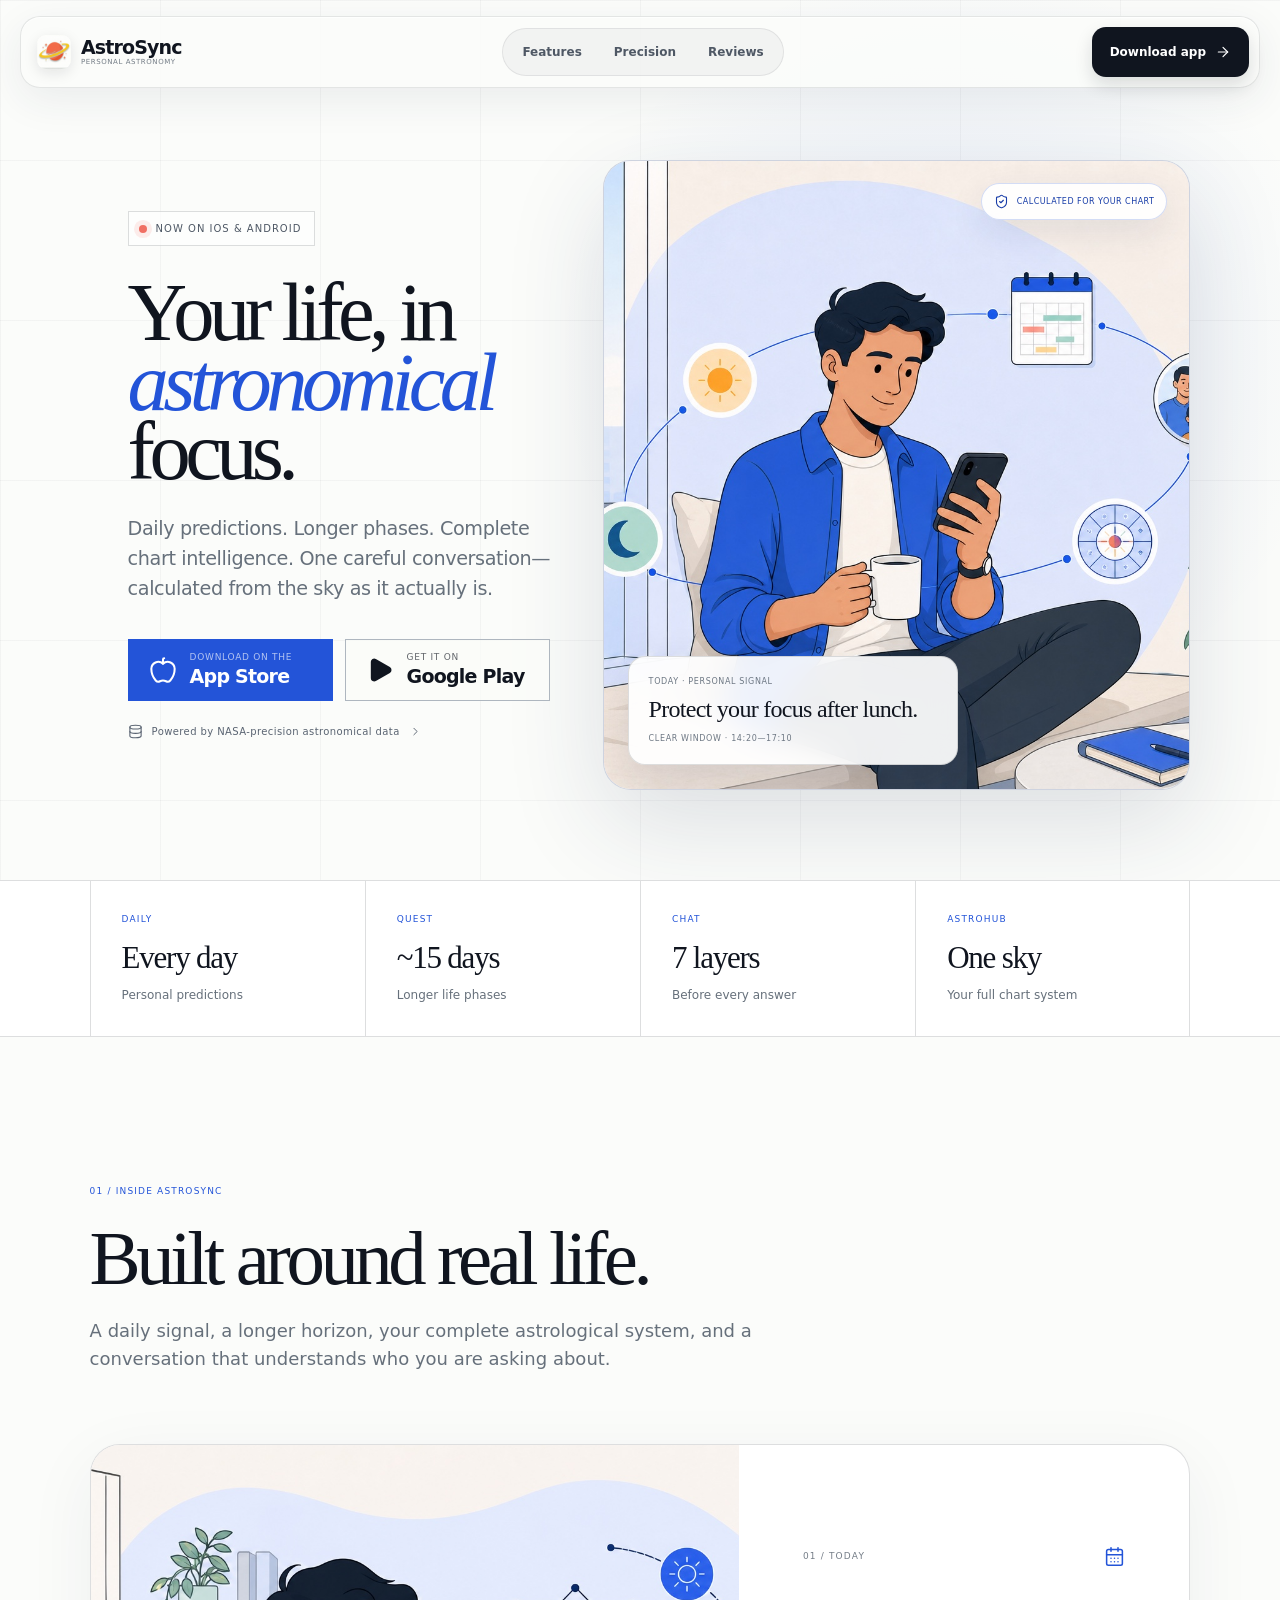
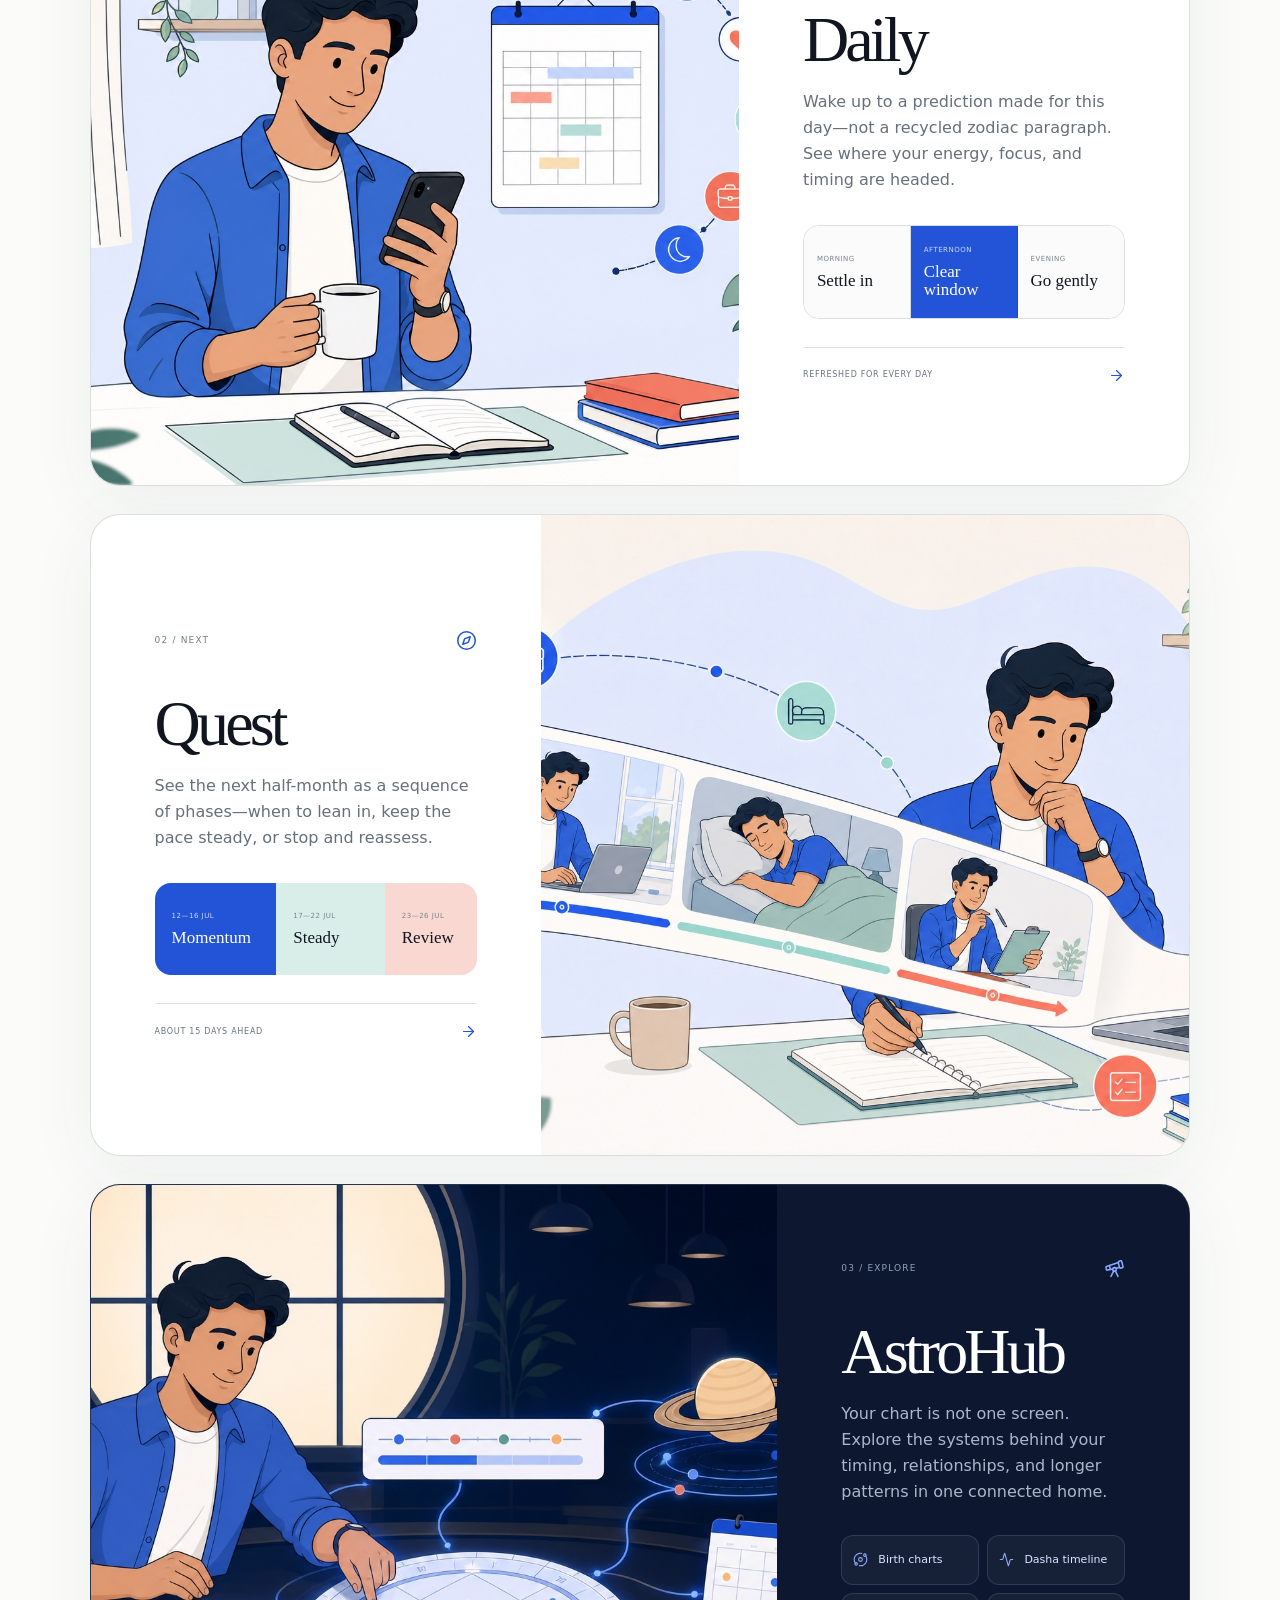
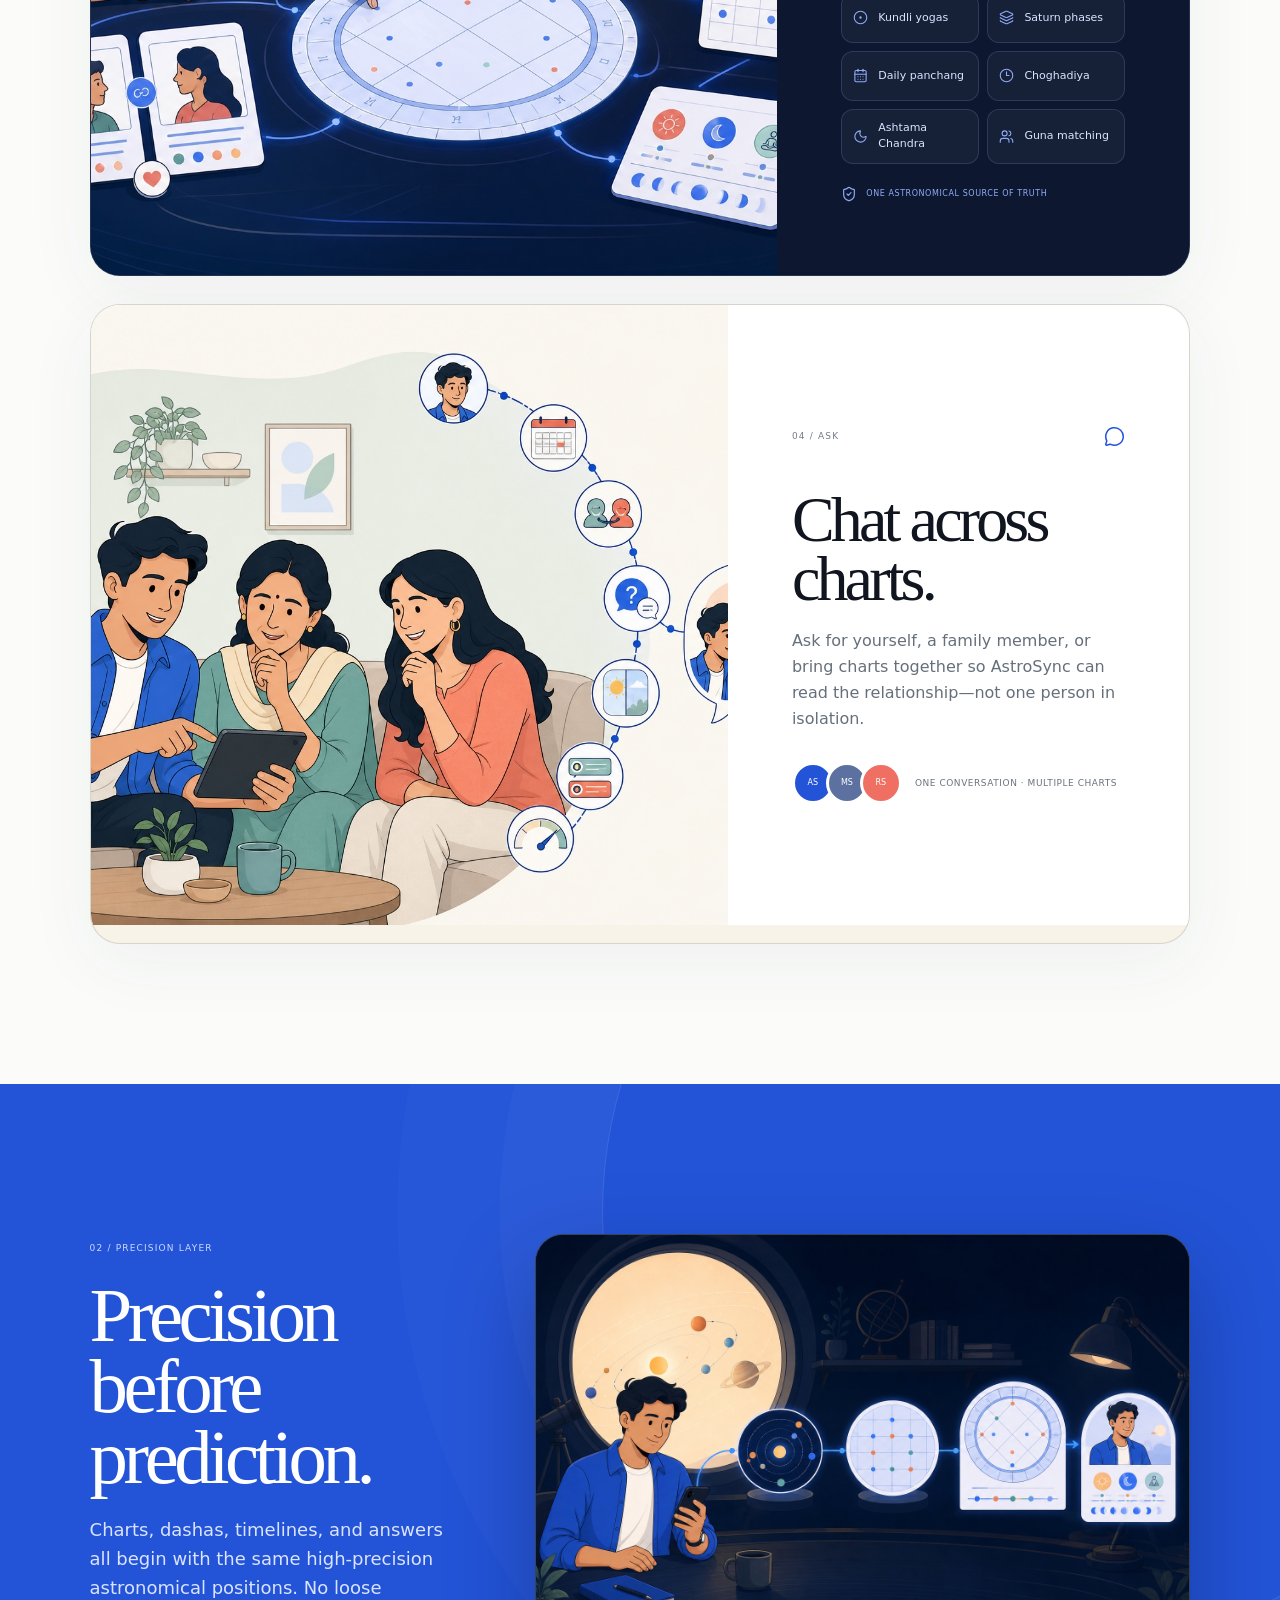
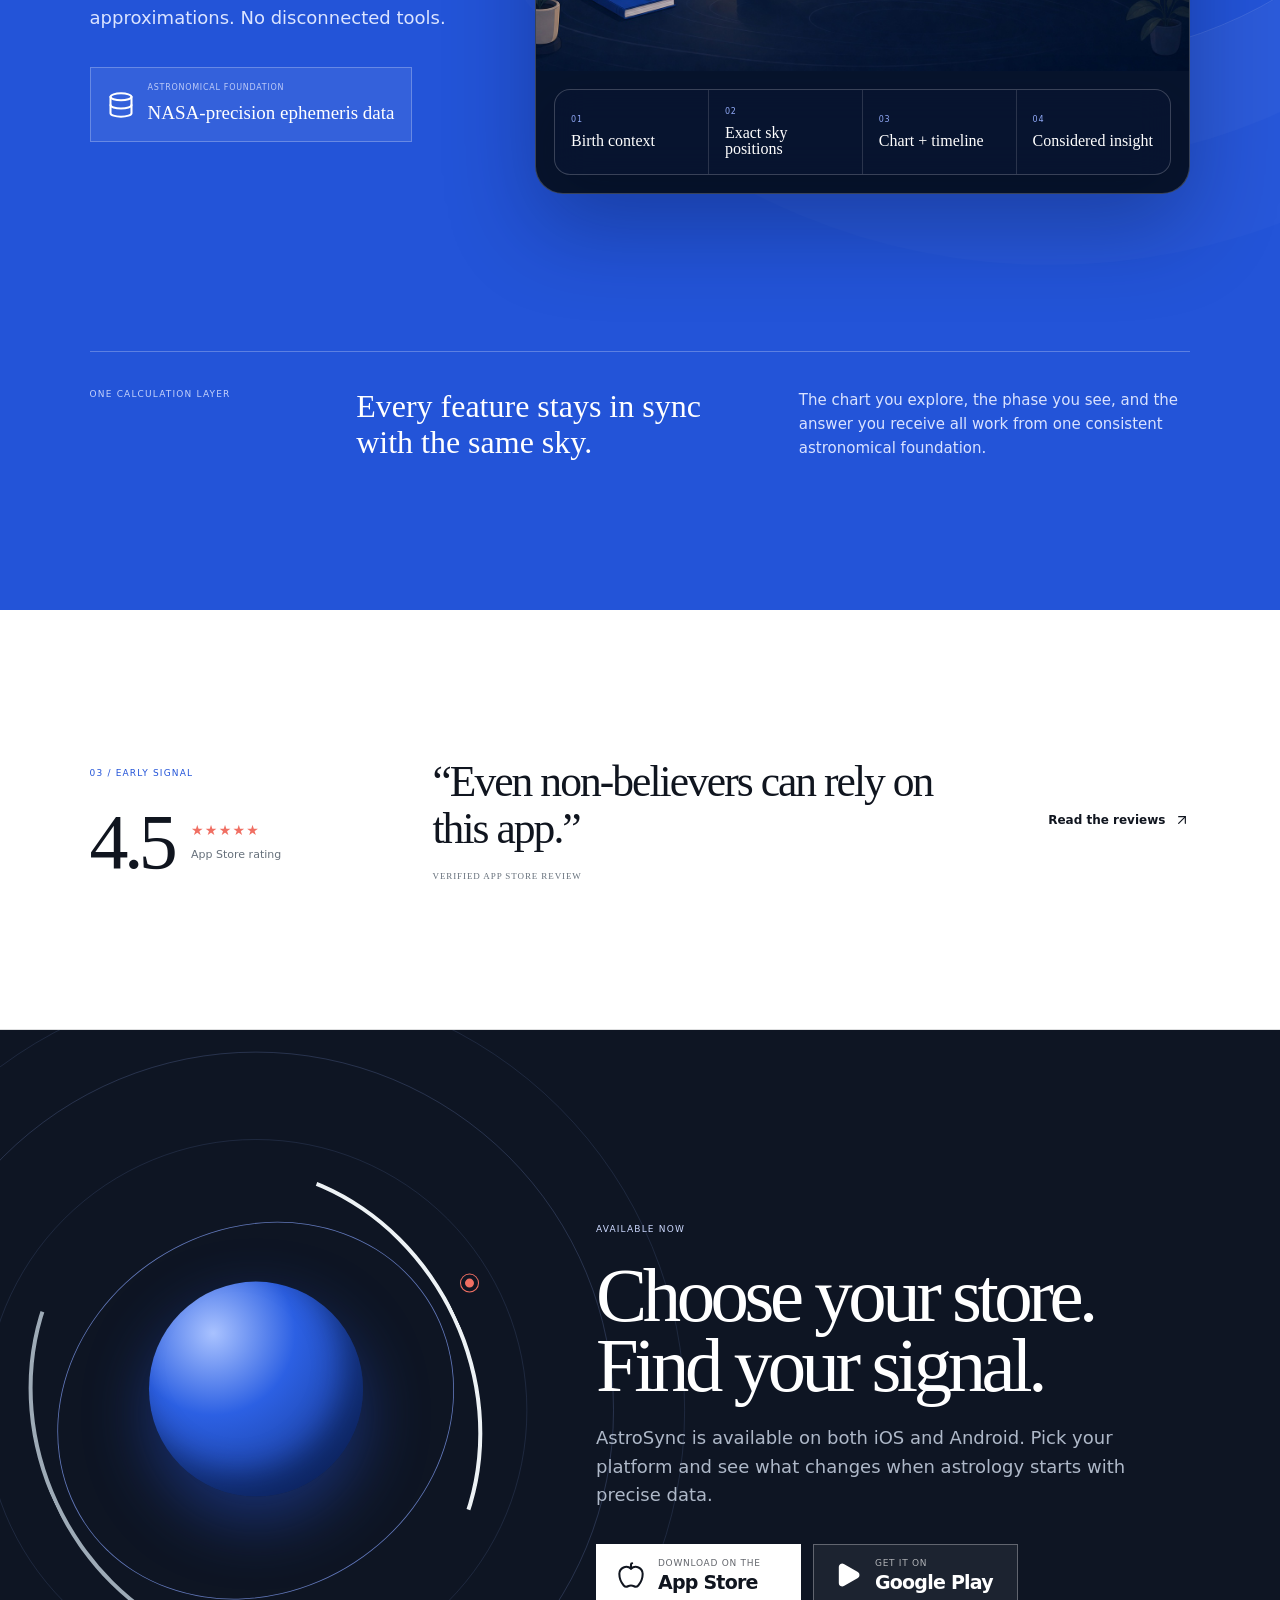
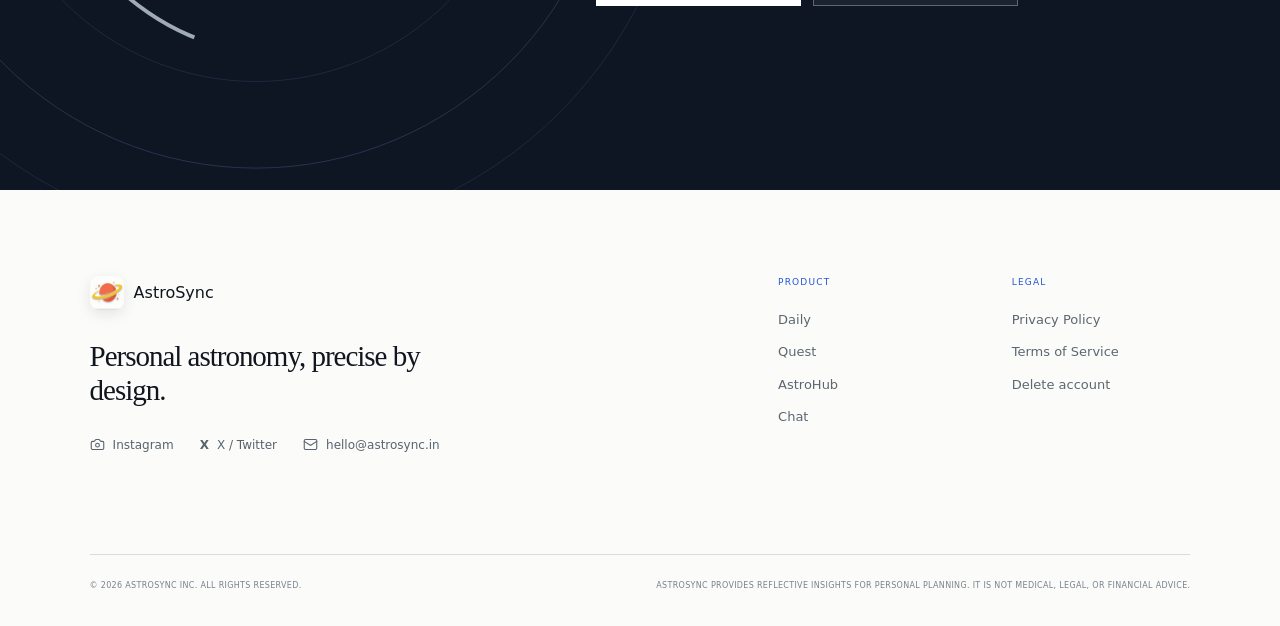
==== commit 544115f9: "Revert "Launch living kundli redesign" This reverts commit 3d067ef5a230f8ba731545ee99e90cd527574307." ====
--- a/index.html
+++ b/index.html
@@ -1,15 +1,12 @@
-<!DOCTYPE html><html lang="en" class="__variable_archivo_black_0i2o4s3 __variable_manrope_0zgwfjk __variable_geist_mono_1diim1n"><head><meta charSet="utf-8"/><meta name="viewport" content="width=device-width, initial-scale=1"/><link rel="preload" href="/astrosync-original.png" as="image"/><link rel="stylesheet" href="/assets/index-lBwFkuE_.css" data-rsc-css-href="/assets/index-lBwFkuE_.css" data-precedence="vite-rsc/importer-resources"/><script async="" src="https://www.googletagmanager.com/gtag/js?id=G-KCZBN5Z8LP"></script><link rel="modulepreload" href="/assets/layout-segment-context-DLZc0cT6.js" crossorigin=""/><link rel="modulepreload" href="/assets/rolldown-runtime-S-ySWqyJ.js" crossorigin=""/><link rel="modulepreload" href="/assets/index-CpswTYO7.js" crossorigin=""/><link rel="modulepreload" href="/assets/framework-DjPHiq1u.js" crossorigin=""/><link rel="modulepreload" href="/assets/dom-motion-Cy837Ai6.js" crossorigin=""/><link rel="modulepreload" href="/assets/gsap-BEsEDAKg.js" crossorigin=""/><link rel="modulepreload" href="/assets/Icon-DxI4gEEl.js" crossorigin=""/><link rel="modulepreload" href="/assets/living-kundli-DibHJ7vp.js" crossorigin=""/><title>AstroSync — Your kundli, in motion</title><meta name="description" content="Personal Vedic astrology for today, the next fifteen days, complete charts and chart-aware conversations for you and your family."/><meta name="application-name" content="AstroSync"/><meta name="keywords" content="AstroSync,personal astrology,birth chart,daily predictions,dasha timeline,kundli,panchang"/><meta name="robots" content="index, follow"/><meta property="og:title" content="AstroSync — Your kundli, in motion"/><meta property="og:description" content="Personal Vedic astrology for today, the next fifteen days, complete charts and chart-aware conversations for you and your family."/><meta property="og:url" content="https://astrosync.in"/><meta property="og:site_name" content="AstroSync"/><meta property="og:type" content="website"/><meta property="og:locale" content="en_IN"/><meta property="og:image" content="https://astrosync.in/og-image.png"/><meta property="og:image:width" content="1200"/><meta property="og:image:height" content="630"/><meta property="og:image:alt" content="AstroSync — Your kundli, in motion."/><meta name="twitter:card" content="summary_large_image"/><meta name="twitter:title" content="AstroSync — Your kundli, in motion"/><meta name="twitter:description" content="Personal Vedic astrology for today, the next fifteen days, complete charts and chart-aware conversations for you and your family."/><meta name="twitter:image" content="https://astrosync.in/og-image.png"/><link rel="shortcut icon" href="https://astrosync.in/favicon.ico"/><link rel="icon" href="https://astrosync.in/favicon.ico"/><link rel="canonical" href="https://astrosync.in"/><meta name="apple-itunes-app" content="app-id=6757424310"/><meta name="theme-color" content="#0b0b0c"/><meta name="color-scheme" content="dark"/><script>window.dataLayer = window.dataLayer || [];
+<!DOCTYPE html><html lang="en" class="scroll-smooth"><head><meta charSet="utf-8"/><meta name="viewport" content="width=device-width, initial-scale=1"/><link rel="preload" href="/astrosync-original.png" as="image"/><link rel="preload" href="/illustrations/hero.jpg" as="image"/><link rel="stylesheet" href="/assets/index-KBRMaulx.css" data-rsc-css-href="/assets/index-KBRMaulx.css" data-precedence="vite-rsc/importer-resources"/><script async="" src="https://www.googletagmanager.com/gtag/js?id=G-KCZBN5Z8LP"></script><title>AstroSync — Personal astronomy, precise by design</title><meta name="description" content="Daily predictions, longer phases, complete chart intelligence, and context-aware conversations powered by NASA-precision astronomical data."/><meta name="application-name" content="AstroSync"/><meta name="keywords" content="AstroSync,personal astrology,birth chart,daily predictions,dasha timeline,kundli,panchang"/><meta name="robots" content="index, follow"/><meta property="og:title" content="AstroSync — Personal astronomy, precise by design"/><meta property="og:description" content="Daily predictions, longer phases, complete chart intelligence, and context-aware conversations powered by NASA-precision astronomical data."/><meta property="og:url" content="https://astrosync.in"/><meta property="og:site_name" content="AstroSync"/><meta property="og:type" content="website"/><meta property="og:locale" content="en_IN"/><meta property="og:image" content="https://astrosync.in/og-image.png"/><meta property="og:image:width" content="1200"/><meta property="og:image:height" content="630"/><meta property="og:image:alt" content="AstroSync — Your life, in astronomical focus."/><meta name="twitter:card" content="summary_large_image"/><meta name="twitter:title" content="AstroSync — Personal astronomy, precise by design"/><meta name="twitter:description" content="Daily predictions, longer phases, complete chart intelligence, and context-aware conversations powered by NASA-precision astronomical data."/><meta name="twitter:image" content="https://astrosync.in/og-image.png"/><link rel="shortcut icon" href="https://astrosync.in/favicon.ico"/><link rel="icon" href="https://astrosync.in/favicon.ico"/><link rel="canonical" href="https://astrosync.in"/><meta name="apple-itunes-app" content="app-id=6757424310"/><meta name="theme-color" content="#fbfcfa"/><meta name="color-scheme" content="light"/><script>window.dataLayer = window.dataLayer || [];
 function gtag(){dataLayer.push(arguments);}
 gtag('js', new Date());
-gtag('config', 'G-KCZBN5Z8LP');</script><script>self.__VINEXT_RSC_PARAMS__={}</script><script>self.__VINEXT_RSC_NAV__={"pathname":"/","searchParams":[]}</script><link rel="modulepreload" href="/assets/index-CpswTYO7.js" />
-<link rel="preload" href="/assets/_vinext_fonts/manrope-76eca2803f7f/manrope-37facb2a.woff2" as="font" type="font/woff2" crossorigin />
-<link rel="preload" href="/assets/_vinext_fonts/manrope-76eca2803f7f/manrope-c9a5f13c.woff2" as="font" type="font/woff2" crossorigin />
-<link rel="preload" href="/assets/_vinext_fonts/manrope-76eca2803f7f/manrope-f00fa027.woff2" as="font" type="font/woff2" crossorigin />
-<link rel="preload" href="/assets/_vinext_fonts/manrope-76eca2803f7f/manrope-bd6e7fdc.woff2" as="font" type="font/woff2" crossorigin />
-<link rel="preload" href="/assets/_vinext_fonts/manrope-76eca2803f7f/manrope-76dcfc73.woff2" as="font" type="font/woff2" crossorigin />
-<link rel="preload" href="/assets/_vinext_fonts/manrope-76eca2803f7f/manrope-81401990.woff2" as="font" type="font/woff2" crossorigin />
-<link rel="preload" href="/assets/_vinext_fonts/archivo-black-127ff4bf8365/archivo-black-871aed67.woff2" as="font" type="font/woff2" crossorigin />
-<link rel="preload" href="/assets/_vinext_fonts/archivo-black-127ff4bf8365/archivo-black-1536a216.woff2" as="font" type="font/woff2" crossorigin />
+gtag('config', 'G-KCZBN5Z8LP');</script>
+<link rel="preload" href="/assets/_vinext_fonts/geist-8ac0455e797f/geist-ff2310f5.woff2" as="font" type="font/woff2" crossorigin />
+<link rel="preload" href="/assets/_vinext_fonts/geist-8ac0455e797f/geist-875ccdd4.woff2" as="font" type="font/woff2" crossorigin />
+<link rel="preload" href="/assets/_vinext_fonts/geist-8ac0455e797f/geist-52306abf.woff2" as="font" type="font/woff2" crossorigin />
+<link rel="preload" href="/assets/_vinext_fonts/geist-8ac0455e797f/geist-001175b1.woff2" as="font" type="font/woff2" crossorigin />
+<link rel="preload" href="/assets/_vinext_fonts/geist-8ac0455e797f/geist-98bbbccb.woff2" as="font" type="font/woff2" crossorigin />
 <link rel="preload" href="/assets/_vinext_fonts/geist-mono-00e989178794/geist-mono-f6b33328.woff2" as="font" type="font/woff2" crossorigin />
 <link rel="preload" href="/assets/_vinext_fonts/geist-mono-00e989178794/geist-mono-44e03052.woff2" as="font" type="font/woff2" crossorigin />
 <link rel="preload" href="/assets/_vinext_fonts/geist-mono-00e989178794/geist-mono-0638449e.woff2" as="font" type="font/woff2" crossorigin />
@@ -18,85 +15,53 @@
 <link rel="preload" href="/assets/_vinext_fonts/geist-mono-00e989178794/geist-mono-013b2f2f.woff2" as="font" type="font/woff2" crossorigin />
 <style data-vinext-fonts>/* cyrillic-ext */
 @font-face {
-  font-family: 'Manrope';
+  font-family: 'Geist';
   font-style: normal;
-  font-weight: 200 800;
+  font-weight: 100 900;
   font-display: swap;
-  src: url(/assets/_vinext_fonts/manrope-76eca2803f7f/manrope-37facb2a.woff2) format('woff2');
+  src: url(/assets/_vinext_fonts/geist-8ac0455e797f/geist-ff2310f5.woff2) format('woff2');
   unicode-range: U+0460-052F, U+1C80-1C8A, U+20B4, U+2DE0-2DFF, U+A640-A69F, U+FE2E-FE2F;
 }
 /* cyrillic */
 @font-face {
-  font-family: 'Manrope';
+  font-family: 'Geist';
   font-style: normal;
-  font-weight: 200 800;
+  font-weight: 100 900;
   font-display: swap;
-  src: url(/assets/_vinext_fonts/manrope-76eca2803f7f/manrope-c9a5f13c.woff2) format('woff2');
+  src: url(/assets/_vinext_fonts/geist-8ac0455e797f/geist-875ccdd4.woff2) format('woff2');
   unicode-range: U+0301, U+0400-045F, U+0490-0491, U+04B0-04B1, U+2116;
-}
-/* greek */
-@font-face {
-  font-family: 'Manrope';
-  font-style: normal;
-  font-weight: 200 800;
-  font-display: swap;
-  src: url(/assets/_vinext_fonts/manrope-76eca2803f7f/manrope-f00fa027.woff2) format('woff2');
-  unicode-range: U+0370-0377, U+037A-037F, U+0384-038A, U+038C, U+038E-03A1, U+03A3-03FF;
 }
 /* vietnamese */
 @font-face {
-  font-family: 'Manrope';
+  font-family: 'Geist';
   font-style: normal;
-  font-weight: 200 800;
+  font-weight: 100 900;
   font-display: swap;
-  src: url(/assets/_vinext_fonts/manrope-76eca2803f7f/manrope-bd6e7fdc.woff2) format('woff2');
+  src: url(/assets/_vinext_fonts/geist-8ac0455e797f/geist-52306abf.woff2) format('woff2');
   unicode-range: U+0102-0103, U+0110-0111, U+0128-0129, U+0168-0169, U+01A0-01A1, U+01AF-01B0, U+0300-0301, U+0303-0304, U+0308-0309, U+0323, U+0329, U+1EA0-1EF9, U+20AB;
 }
 /* latin-ext */
 @font-face {
-  font-family: 'Manrope';
+  font-family: 'Geist';
   font-style: normal;
-  font-weight: 200 800;
+  font-weight: 100 900;
   font-display: swap;
-  src: url(/assets/_vinext_fonts/manrope-76eca2803f7f/manrope-76dcfc73.woff2) format('woff2');
+  src: url(/assets/_vinext_fonts/geist-8ac0455e797f/geist-001175b1.woff2) format('woff2');
   unicode-range: U+0100-02BA, U+02BD-02C5, U+02C7-02CC, U+02CE-02D7, U+02DD-02FF, U+0304, U+0308, U+0329, U+1D00-1DBF, U+1E00-1E9F, U+1EF2-1EFF, U+2020, U+20A0-20AB, U+20AD-20C0, U+2113, U+2C60-2C7F, U+A720-A7FF;
 }
 /* latin */
 @font-face {
-  font-family: 'Manrope';
+  font-family: 'Geist';
   font-style: normal;
-  font-weight: 200 800;
+  font-weight: 100 900;
   font-display: swap;
-  src: url(/assets/_vinext_fonts/manrope-76eca2803f7f/manrope-81401990.woff2) format('woff2');
+  src: url(/assets/_vinext_fonts/geist-8ac0455e797f/geist-98bbbccb.woff2) format('woff2');
   unicode-range: U+0000-00FF, U+0131, U+0152-0153, U+02BB-02BC, U+02C6, U+02DA, U+02DC, U+0304, U+0308, U+0329, U+2000-206F, U+20AC, U+2122, U+2191, U+2193, U+2212, U+2215, U+FEFF, U+FFFD;
 }
 
-.__font_manrope_0zgwfjk { font-family: 'Manrope', sans-serif; }
+.__font_geist_0tvmz3h { font-family: 'Geist', sans-serif; }
 
-.__variable_manrope_0zgwfjk { --font-manrope: 'Manrope', sans-serif; }
-
-/* latin-ext */
-@font-face {
-  font-family: 'Archivo Black';
-  font-style: normal;
-  font-weight: 400;
-  font-display: swap;
-  src: url(/assets/_vinext_fonts/archivo-black-127ff4bf8365/archivo-black-871aed67.woff2) format('woff2');
-  unicode-range: U+0100-02BA, U+02BD-02C5, U+02C7-02CC, U+02CE-02D7, U+02DD-02FF, U+0304, U+0308, U+0329, U+1D00-1DBF, U+1E00-1E9F, U+1EF2-1EFF, U+2020, U+20A0-20AB, U+20AD-20C0, U+2113, U+2C60-2C7F, U+A720-A7FF;
-}
-/* latin */
-@font-face {
-  font-family: 'Archivo Black';
-  font-style: normal;
-  font-weight: 400;
-  font-display: swap;
-  src: url(/assets/_vinext_fonts/archivo-black-127ff4bf8365/archivo-black-1536a216.woff2) format('woff2');
-  unicode-range: U+0000-00FF, U+0131, U+0152-0153, U+02BB-02BC, U+02C6, U+02DA, U+02DC, U+0304, U+0308, U+0329, U+2000-206F, U+20AC, U+2122, U+2191, U+2193, U+2212, U+2215, U+FEFF, U+FFFD;
-}
-
-.__font_archivo_black_0i2o4s3 { font-family: 'Archivo Black', sans-serif; }
-
-.__variable_archivo_black_0i2o4s3 { --font-archivo-black: 'Archivo Black', sans-serif; }
+.__variable_geist_0tvmz3h { --font-geist-sans: 'Geist', sans-serif; }
 
 /* cyrillic-ext */
 @font-face {
@@ -157,4 +122,4 @@
 
 .__variable_geist_mono_1diim1n { --font-geist-mono: 'Geist Mono', sans-serif; }
 </style>
-</head><body><header class="site-header"><nav class="site-nav" aria-label="Primary navigation"><a class="brand" href="#top" aria-label="AstroSync home"><img class="brand-icon" src="/astrosync-original.png" width="44" height="44" alt="" aria-hidden="true"/><span>AstroSync</span></a><div class="nav-links"><a href="#astrohub">Charts</a><a href="#chat">Compatibility</a><a href="#daily">Daily guidance</a><a href="#precision">Precision</a></div><div class="nav-end"><p>Ancient wisdom.<br/>A brighter you.</p><a class="nav-cta" href="#download">Get the app</a></div></nav></header><main id="top"><section class="hero-section"><div class="hero-copy"><p class="hero-kicker">Vedic astrology for a modern life</p><h1><span>Your kundli.</span><strong>In motion.</strong></h1><p>Vedic astrology for daily guidance, longer windows, complete charts, and conversations that can read two lives together.</p><div class="store-buttons"><a class="store-button store-button-apple" href="https://apps.apple.com/in/app/astrosync-train-your-own-ai/id6757424310" target="_blank" rel="noreferrer" data-testid="app-store-link" aria-label="Download AstroSync on the App Store"><svg xmlns="http://www.w3.org/2000/svg" width="24" height="24" viewBox="0 0 24 24" fill="none" stroke="currentColor" stroke-width="2" stroke-linecap="round" stroke-linejoin="round" class="lucide lucide-apple" aria-hidden="true"><path d="M12 6.528V3a1 1 0 0 1 1-1h0"></path><path d="M18.237 21A15 15 0 0 0 22 11a6 6 0 0 0-10-4.472A6 6 0 0 0 2 11a15.1 15.1 0 0 0 3.763 10 3 3 0 0 0 3.648.648 5.5 5.5 0 0 1 5.178 0A3 3 0 0 0 18.237 21"></path></svg><span><strong>App Store</strong></span></a><a class="store-button store-button-play" href="https://play.google.com/store/apps/details?id=in.astrosync.app" target="_blank" rel="noreferrer" data-testid="play-store-link" aria-label="Get AstroSync on Google Play"><svg viewBox="0 0 24 26" aria-hidden="true"><path d="M2.4 1.4 14.7 13 2.5 24.7a2.6 2.6 0 0 1-.8-1.9V3.2c0-.72.27-1.34.7-1.8Z" fill="#34A853"></path><path d="m14.7 13 3.8-3.6-12-6.8L14.7 13Z" fill="#4285F4"></path><path d="m14.7 13-8.2 10.4 12.1-6.9-3.9-3.5Z" fill="#FBBC04"></path><path d="m18.5 9.4 2.36 1.34c1.52.86 1.52 2.28.02 3.14l-2.28 1.3-3.9-2.18 3.8-3.6Z" fill="#EA4335"></path></svg><span><strong>Google Play</strong></span></a></div><div class="hero-rating"><span class="rating-stars" role="img" aria-label="4.5 out of 5 stars"><svg xmlns="http://www.w3.org/2000/svg" width="24" height="24" viewBox="0 0 24 24" fill="currentColor" stroke="currentColor" stroke-width="2" stroke-linecap="round" stroke-linejoin="round" class="lucide lucide-star" aria-hidden="true"><path d="M11.525 2.295a.53.53 0 0 1 .95 0l2.31 4.679a2.123 2.123 0 0 0 1.595 1.16l5.166.756a.53.53 0 0 1 .294.904l-3.736 3.638a2.123 2.123 0 0 0-.611 1.878l.882 5.14a.53.53 0 0 1-.771.56l-4.618-2.428a2.122 2.122 0 0 0-1.973 0L6.396 21.01a.53.53 0 0 1-.77-.56l.881-5.139a2.122 2.122 0 0 0-.611-1.879L2.16 9.795a.53.53 0 0 1 .294-.906l5.165-.755a2.122 2.122 0 0 0 1.597-1.16z"></path></svg><svg xmlns="http://www.w3.org/2000/svg" width="24" height="24" viewBox="0 0 24 24" fill="currentColor" stroke="currentColor" stroke-width="2" stroke-linecap="round" stroke-linejoin="round" class="lucide lucide-star" aria-hidden="true"><path d="M11.525 2.295a.53.53 0 0 1 .95 0l2.31 4.679a2.123 2.123 0 0 0 1.595 1.16l5.166.756a.53.53 0 0 1 .294.904l-3.736 3.638a2.123 2.123 0 0 0-.611 1.878l.882 5.14a.53.53 0 0 1-.771.56l-4.618-2.428a2.122 2.122 0 0 0-1.973 0L6.396 21.01a.53.53 0 0 1-.77-.56l.881-5.139a2.122 2.122 0 0 0-.611-1.879L2.16 9.795a.53.53 0 0 1 .294-.906l5.165-.755a2.122 2.122 0 0 0 1.597-1.16z"></path></svg><svg xmlns="http://www.w3.org/2000/svg" width="24" height="24" viewBox="0 0 24 24" fill="currentColor" stroke="currentColor" stroke-width="2" stroke-linecap="round" stroke-linejoin="round" class="lucide lucide-star" aria-hidden="true"><path d="M11.525 2.295a.53.53 0 0 1 .95 0l2.31 4.679a2.123 2.123 0 0 0 1.595 1.16l5.166.756a.53.53 0 0 1 .294.904l-3.736 3.638a2.123 2.123 0 0 0-.611 1.878l.882 5.14a.53.53 0 0 1-.771.56l-4.618-2.428a2.122 2.122 0 0 0-1.973 0L6.396 21.01a.53.53 0 0 1-.77-.56l.881-5.139a2.122 2.122 0 0 0-.611-1.879L2.16 9.795a.53.53 0 0 1 .294-.906l5.165-.755a2.122 2.122 0 0 0 1.597-1.16z"></path></svg><svg xmlns="http://www.w3.org/2000/svg" width="24" height="24" viewBox="0 0 24 24" fill="currentColor" stroke="currentColor" stroke-width="2" stroke-linecap="round" stroke-linejoin="round" class="lucide lucide-star" aria-hidden="true"><path d="M11.525 2.295a.53.53 0 0 1 .95 0l2.31 4.679a2.123 2.123 0 0 0 1.595 1.16l5.166.756a.53.53 0 0 1 .294.904l-3.736 3.638a2.123 2.123 0 0 0-.611 1.878l.882 5.14a.53.53 0 0 1-.771.56l-4.618-2.428a2.122 2.122 0 0 0-1.973 0L6.396 21.01a.53.53 0 0 1-.77-.56l.881-5.139a2.122 2.122 0 0 0-.611-1.879L2.16 9.795a.53.53 0 0 1 .294-.906l5.165-.755a2.122 2.122 0 0 0 1.597-1.16z"></path></svg><svg xmlns="http://www.w3.org/2000/svg" width="24" height="24" viewBox="0 0 24 24" fill="currentColor" stroke="currentColor" stroke-width="2" stroke-linecap="round" stroke-linejoin="round" class="lucide lucide-star-half" aria-hidden="true"><path d="M12 18.338a2.1 2.1 0 0 0-.987.244L6.396 21.01a.53.53 0 0 1-.77-.56l.881-5.139a2.12 2.12 0 0 0-.611-1.879L2.16 9.795a.53.53 0 0 1 .294-.906l5.165-.755a2.12 2.12 0 0 0 1.597-1.16l2.309-4.679A.53.53 0 0 1 12 2"></path></svg></span><strong>4.5</strong> on the App Store</div><div class="hero-proof" aria-hidden="true"><span>ONE CHART<br/>EVERY VIEW</span><i></i><span>TODAY<br/>NEXT 15 DAYS</span><i></i><span>YOU<br/>YOUR PEOPLE</span></div></div><div class="hero-instrument"><div class="kundli-scene" role="img" aria-label="A crafted circular Vedic astrology instrument with a North Indian kundli, Navagraha medallions and a present-time pointer"><div class="scene-loader" aria-hidden="true"><span class="scene-loader-instrument"><span class="scene-loader-face"><span class="scene-loader-diamond"></span><span class="scene-loader-diagonal scene-loader-diagonal-a"></span><span class="scene-loader-diagonal scene-loader-diagonal-b"></span></span></span><span>Building your chart</span></div></div></div><div class="hero-aside" aria-hidden="true"><i></i><span>PEOPLE</span><span>PATTERNS</span><span>POSSIBILITIES</span><span>TOGETHER</span></div></section><section class="manifesto-section"><p>Not a generic horoscope feed.</p><h2>A living Vedic workspace built around <em>your</em> chart.</h2><div class="manifesto-mark"><svg class="" viewBox="0 0 240 240" aria-hidden="true"><rect x="5" y="5" width="230" height="230" rx="4"></rect><path d="M5 5l230 230M235 5 5 235M5 120 120 5l115 115-115 115L5 120Z"></path></svg></div></section><section class="feature-section feature-daily" id="daily"><div class="feature-copy"><div class="feature-name"><svg xmlns="http://www.w3.org/2000/svg" width="24" height="24" viewBox="0 0 24 24" fill="none" stroke="currentColor" stroke-width="2" stroke-linecap="round" stroke-linejoin="round" class="lucide lucide-sun-medium" aria-hidden="true"><circle cx="12" cy="12" r="4"></circle><path d="M12 3v1"></path><path d="M12 20v1"></path><path d="M3 12h1"></path><path d="M20 12h1"></path><path d="m18.364 5.636-.707.707"></path><path d="m6.343 17.657-.707.707"></path><path d="m5.636 5.636.707.707"></path><path d="m17.657 17.657.707.707"></path></svg><span>Daily</span></div><h2>Know what today activates.</h2><p>Personal predictions, planets involved, a clear “why”, and four astrology scores for the day ahead.</p><ul><li><svg xmlns="http://www.w3.org/2000/svg" width="24" height="24" viewBox="0 0 24 24" fill="none" stroke="currentColor" stroke-width="2" stroke-linecap="round" stroke-linejoin="round" class="lucide lucide-check" aria-hidden="true"><path d="M20 6 9 17l-5-5"></path></svg> Energy, Luck, Strength &amp; Intelligence</li><li><svg xmlns="http://www.w3.org/2000/svg" width="24" height="24" viewBox="0 0 24 24" fill="none" stroke="currentColor" stroke-width="2" stroke-linecap="round" stroke-linejoin="round" class="lucide lucide-check" aria-hidden="true"><path d="M20 6 9 17l-5-5"></path></svg> Career, relationships, money and more</li><li><svg xmlns="http://www.w3.org/2000/svg" width="24" height="24" viewBox="0 0 24 24" fill="none" stroke="currentColor" stroke-width="2" stroke-linecap="round" stroke-linejoin="round" class="lucide lucide-check" aria-hidden="true"><path d="M20 6 9 17l-5-5"></path></svg> English and Hinglish insights</li></ul></div><div class="feature-visual daily-visual" role="img" aria-label="Sample illustration of personalised daily astrology scores and guidance"><div class="daily-date"><span>TODAY</span><strong>DAILY</strong><small>SAMPLE VIEW</small></div><div class="daily-core"><svg class="" viewBox="0 0 240 240" aria-hidden="true"><rect x="5" y="5" width="230" height="230" rx="4"></rect><path d="M5 5l230 230M235 5 5 235M5 120 120 5l115 115-115 115L5 120Z"></path></svg><div class="daily-sun">SU</div><div class="daily-reading"><small>TODAY&#x27;S FOCUS</small><strong>Steady momentum</strong></div></div><div class="daily-scores"><span><i style="--score:82%"></i><b>Energy</b><small>82</small></span><span><i style="--score:71%"></i><b>Luck</b><small>71</small></span><span><i style="--score:88%"></i><b>Strength</b><small>88</small></span><span><i style="--score:76%"></i><b>Intelligence</b><small>76</small></span></div></div></section><section class="feature-section feature-quest" id="quest"><div class="feature-visual quest-visual" role="img" aria-label="Sample illustration of a fifteen-day astrology window"><div class="quest-header"><span>YOUR NEXT WINDOW</span><strong>15 days, read as one phase.</strong></div><div class="quest-days"><span class="rise"><small>12</small><i style="height:28%"></i></span><span class="rise"><small>13</small><i style="height:45%"></i></span><span class="rise"><small>14</small><i style="height:62%"></i></span><span class="rise"><small>15</small><i style="height:79%"></i></span><span class="rise"><small>16</small><i style="height:32%"></i></span><span class="hold"><small>17</small><i style="height:49%"></i></span><span class="hold"><small>18</small><i style="height:66%"></i></span><span class="hold"><small>19</small><i style="height:83%"></i></span><span class="hold"><small>20</small><i style="height:36%"></i></span><span class="hold"><small>21</small><i style="height:53%"></i></span><span class="turn"><small>22</small><i style="height:70%"></i></span><span class="turn"><small>23</small><i style="height:87%"></i></span><span class="turn"><small>24</small><i style="height:40%"></i></span><span class="turn"><small>25</small><i style="height:57%"></i></span><span class="turn"><small>26</small><i style="height:74%"></i></span></div><div class="quest-phases"><span>DAYS 1—5</span><span>DAYS 6—10</span><span>DAYS 11—15</span></div><div class="quest-orbit"><svg xmlns="http://www.w3.org/2000/svg" width="24" height="24" viewBox="0 0 24 24" fill="none" stroke="currentColor" stroke-width="2" stroke-linecap="round" stroke-linejoin="round" class="lucide lucide-compass" aria-hidden="true"><circle cx="12" cy="12" r="10"></circle><path d="m16.24 7.76-1.804 5.411a2 2 0 0 1-1.265 1.265L7.76 16.24l1.804-5.411a2 2 0 0 1 1.265-1.265z"></path></svg><span>Planetary context accompanies every window</span></div></div><div class="feature-copy"><div class="feature-name"><svg xmlns="http://www.w3.org/2000/svg" width="24" height="24" viewBox="0 0 24 24" fill="none" stroke="currentColor" stroke-width="2" stroke-linecap="round" stroke-linejoin="round" class="lucide lucide-compass" aria-hidden="true"><circle cx="12" cy="12" r="10"></circle><path d="m16.24 7.76-1.804 5.411a2 2 0 0 1-1.265 1.265L7.76 16.24l1.804-5.411a2 2 0 0 1 1.265-1.265z"></path></svg><span>Quest</span></div><h2>See the phase, not just the day.</h2><p>Longer windows connect the next half-month into one readable arc—with dates, progress and planetary context.</p><ul><li><svg xmlns="http://www.w3.org/2000/svg" width="24" height="24" viewBox="0 0 24 24" fill="none" stroke="currentColor" stroke-width="2" stroke-linecap="round" stroke-linejoin="round" class="lucide lucide-check" aria-hidden="true"><path d="M20 6 9 17l-5-5"></path></svg> Multi-day prediction windows</li><li><svg xmlns="http://www.w3.org/2000/svg" width="24" height="24" viewBox="0 0 24 24" fill="none" stroke="currentColor" stroke-width="2" stroke-linecap="round" stroke-linejoin="round" class="lucide lucide-check" aria-hidden="true"><path d="M20 6 9 17l-5-5"></path></svg> Turning points and relevant dates</li><li><svg xmlns="http://www.w3.org/2000/svg" width="24" height="24" viewBox="0 0 24 24" fill="none" stroke="currentColor" stroke-width="2" stroke-linecap="round" stroke-linejoin="round" class="lucide lucide-check" aria-hidden="true"><path d="M20 6 9 17l-5-5"></path></svg> The planets behind the phase</li></ul></div></section><section class="feature-section feature-hub" id="astrohub"><div class="feature-copy"><div class="feature-name"><svg xmlns="http://www.w3.org/2000/svg" width="24" height="24" viewBox="0 0 24 24" fill="none" stroke="currentColor" stroke-width="2" stroke-linecap="round" stroke-linejoin="round" class="lucide lucide-layers" aria-hidden="true"><path d="M12.83 2.18a2 2 0 0 0-1.66 0L2.6 6.08a1 1 0 0 0 0 1.83l8.58 3.91a2 2 0 0 0 1.66 0l8.58-3.9a1 1 0 0 0 0-1.83z"></path><path d="M2 12a1 1 0 0 0 .58.91l8.6 3.91a2 2 0 0 0 1.65 0l8.58-3.9A1 1 0 0 0 22 12"></path><path d="M2 17a1 1 0 0 0 .58.91l8.6 3.91a2 2 0 0 0 1.65 0l8.58-3.9A1 1 0 0 0 22 17"></path></svg><span>AstroHub</span></div><h2>Open the whole chart.</h2><p>Go beyond a single kundli view. Explore timing, patterns, daily systems and compatibility from one calculated foundation.</p><a href="#hub-index">See everything inside <svg xmlns="http://www.w3.org/2000/svg" width="24" height="24" viewBox="0 0 24 24" fill="none" stroke="currentColor" stroke-width="2" stroke-linecap="round" stroke-linejoin="round" class="lucide lucide-arrow-right" aria-hidden="true"><path d="M5 12h14"></path><path d="m12 5 7 7-7 7"></path></svg></a></div><div class="feature-visual hub-visual" role="img" aria-label="Illustration of layered Vedic astrology charts"><div class="hub-stack"><div class="hub-plate plate-dasha"><svg class="" viewBox="0 0 240 240" aria-hidden="true"><rect x="5" y="5" width="230" height="230" rx="4"></rect><path d="M5 5l230 230M235 5 5 235M5 120 120 5l115 115-115 115L5 120Z"></path></svg><span>DASHA</span></div><div class="hub-plate plate-navamsa"><svg class="" viewBox="0 0 240 240" aria-hidden="true"><rect x="5" y="5" width="230" height="230" rx="4"></rect><path d="M5 5l230 230M235 5 5 235M5 120 120 5l115 115-115 115L5 120Z"></path></svg><span>D9</span></div><div class="hub-plate plate-birth"><svg class="" viewBox="0 0 240 240" aria-hidden="true"><rect x="5" y="5" width="230" height="230" rx="4"></rect><path d="M5 5l230 230M235 5 5 235M5 120 120 5l115 115-115 115L5 120Z"></path></svg><span>D1</span></div></div><div class="hub-index-mini"><span><b>17</b> divisional charts</span><span><b>4</b> dasha levels</span><span><b>10</b> AstroHub tools</span></div></div></section><section class="feature-section feature-chat" id="chat"><div class="feature-visual chat-visual" role="img" aria-label="Illustration of two family birth charts read in one conversation"><div class="chat-chart chat-chart-one"><svg class="" viewBox="0 0 240 240" aria-hidden="true"><rect x="5" y="5" width="230" height="230" rx="4"></rect><path d="M5 5l230 230M235 5 5 235M5 120 120 5l115 115-115 115L5 120Z"></path></svg><span>YOU</span></div><div class="chat-chart chat-chart-two"><svg class="" viewBox="0 0 240 240" aria-hidden="true"><rect x="5" y="5" width="230" height="230" rx="4"></rect><path d="M5 5l230 230M235 5 5 235M5 120 120 5l115 115-115 115L5 120Z"></path></svg><span>AS</span></div><svg class="chat-connection" viewBox="0 0 320 110" aria-hidden="true"><path d="M8 90C82 90 87 18 160 18s78 72 152 72"></path><circle cx="160" cy="18" r="6"></circle></svg><div class="chat-prompt"><svg xmlns="http://www.w3.org/2000/svg" width="24" height="24" viewBox="0 0 24 24" fill="none" stroke="currentColor" stroke-width="2" stroke-linecap="round" stroke-linejoin="round" class="lucide lucide-message-circle" aria-hidden="true"><path d="M2.992 16.342a2 2 0 0 1 .094 1.167l-1.065 3.29a1 1 0 0 0 1.236 1.168l3.413-.998a2 2 0 0 1 1.099.092 10 10 0 1 0-4.777-4.719"></path></svg><span>Read both charts together</span><svg xmlns="http://www.w3.org/2000/svg" width="24" height="24" viewBox="0 0 24 24" fill="none" stroke="currentColor" stroke-width="2" stroke-linecap="round" stroke-linejoin="round" class="lucide lucide-arrow-right" aria-hidden="true"><path d="M5 12h14"></path><path d="m12 5 7 7-7 7"></path></svg></div></div><div class="feature-copy"><div class="feature-name"><svg xmlns="http://www.w3.org/2000/svg" width="24" height="24" viewBox="0 0 24 24" fill="none" stroke="currentColor" stroke-width="2" stroke-linecap="round" stroke-linejoin="round" class="lucide lucide-message-circle" aria-hidden="true"><path d="M2.992 16.342a2 2 0 0 1 .094 1.167l-1.065 3.29a1 1 0 0 0 1.236 1.168l3.413-.998a2 2 0 0 1 1.099.092 10 10 0 1 0-4.777-4.719"></path></svg><span>Conversations</span></div><h2>Ask with the right charts in the room.</h2><p>Keep separate conversations for yourself and family members, or bring two people into one chart-aware question.</p><ul><li><svg xmlns="http://www.w3.org/2000/svg" width="24" height="24" viewBox="0 0 24 24" fill="none" stroke="currentColor" stroke-width="2" stroke-linecap="round" stroke-linejoin="round" class="lucide lucide-check" aria-hidden="true"><path d="M20 6 9 17l-5-5"></path></svg> Self, family and two-person scopes</li><li><svg xmlns="http://www.w3.org/2000/svg" width="24" height="24" viewBox="0 0 24 24" fill="none" stroke="currentColor" stroke-width="2" stroke-linecap="round" stroke-linejoin="round" class="lucide lucide-check" aria-hidden="true"><path d="M20 6 9 17l-5-5"></path></svg> Normal and Advanced modes</li><li><svg xmlns="http://www.w3.org/2000/svg" width="24" height="24" viewBox="0 0 24 24" fill="none" stroke="currentColor" stroke-width="2" stroke-linecap="round" stroke-linejoin="round" class="lucide lucide-check" aria-hidden="true"><path d="M20 6 9 17l-5-5"></path></svg> Save, copy and share answers</li></ul></div></section><section class="hub-index-section" id="hub-index" aria-labelledby="hub-title"><div class="hub-heading"><h2 id="hub-title">Everything your chart can open.</h2><p>Ten tools. One birth-data foundation. Choose yourself or a saved family member, then go as deep as the question needs.</p></div><div class="hub-ledger"><article><h3>Chart systems</h3><ul><li>Birth chart · 17 divisional charts through D60</li><li>Ashtakavarga</li><li>Yogas</li></ul></article><article><h3>Timing</h3><ul><li>Dasha timeline</li><li>Saturn phases</li><li>Ashtama Chandra</li><li>Daily Panchang</li><li>Muhurtas</li><li>Choghadiya</li></ul></article><article><h3>Compatibility</h3><ul><li>Kundli matching · 8-koota Guna and Manglik status</li></ul></article></div></section><section class="precision-section" id="precision"><div class="precision-copy"><svg xmlns="http://www.w3.org/2000/svg" width="24" height="24" viewBox="0 0 24 24" fill="none" stroke="currentColor" stroke-width="2" stroke-linecap="round" stroke-linejoin="round" class="lucide lucide-shield-check" aria-hidden="true"><path d="M20 13c0 5-3.5 7.5-7.66 8.95a1 1 0 0 1-.67-.01C7.5 20.5 4 18 4 13V6a1 1 0 0 1 1-1c2 0 4.5-1.2 6.24-2.72a1.17 1.17 0 0 1 1.52 0C14.51 3.81 17 5 19 5a1 1 0 0 1 1 1z"></path><path d="m9 12 2 2 4-4"></path></svg><h2>Interpretation begins after the math.</h2><p>Your birth date, time, place, resolved timezone and planetary positions come first. AstroSync uses Swiss Ephemeris with Lahiri sidereal calculations, then applies the Vedic systems relevant to what you are exploring.</p><div><span>ONE CALCULATION LAYER</span><strong>Across every chart, timeline and answer.</strong></div></div><div class="precision-visual" role="img" aria-label="Illustration of birth details becoming a calculated kundli"><div class="precision-inputs"><span><svg xmlns="http://www.w3.org/2000/svg" width="24" height="24" viewBox="0 0 24 24" fill="none" stroke="currentColor" stroke-width="2" stroke-linecap="round" stroke-linejoin="round" class="lucide lucide-calendar-days" aria-hidden="true"><path d="M8 2v4"></path><path d="M16 2v4"></path><rect width="18" height="18" x="3" y="4" rx="2"></rect><path d="M3 10h18"></path><path d="M8 14h.01"></path><path d="M12 14h.01"></path><path d="M16 14h.01"></path><path d="M8 18h.01"></path><path d="M12 18h.01"></path><path d="M16 18h.01"></path></svg><i><small>DATE</small><strong>22 NOV 1994</strong></i></span><span><svg xmlns="http://www.w3.org/2000/svg" width="24" height="24" viewBox="0 0 24 24" fill="none" stroke="currentColor" stroke-width="2" stroke-linecap="round" stroke-linejoin="round" class="lucide lucide-clock3 lucide-clock-3" aria-hidden="true"><circle cx="12" cy="12" r="10"></circle><path d="M12 6v6h4"></path></svg><i><small>TIME</small><strong>08:42:16</strong></i></span><span><svg xmlns="http://www.w3.org/2000/svg" width="24" height="24" viewBox="0 0 24 24" fill="none" stroke="currentColor" stroke-width="2" stroke-linecap="round" stroke-linejoin="round" class="lucide lucide-map-pin" aria-hidden="true"><path d="M20 10c0 4.993-5.539 10.193-7.399 11.799a1 1 0 0 1-1.202 0C9.539 20.193 4 14.993 4 10a8 8 0 0 1 16 0"></path><circle cx="12" cy="10" r="3"></circle></svg><i><small>PLACE</small><strong>AHMEDABAD · IN</strong></i></span></div><div class="precision-line" aria-hidden="true"><i></i><i></i><i></i></div><div class="precision-chart"><svg class="" viewBox="0 0 240 240" aria-hidden="true"><rect x="5" y="5" width="230" height="230" rx="4"></rect><path d="M5 5l230 230M235 5 5 235M5 120 120 5l115 115-115 115L5 120Z"></path></svg><span class="precision-lagna">LA</span><span class="precision-verified"><svg xmlns="http://www.w3.org/2000/svg" width="24" height="24" viewBox="0 0 24 24" fill="none" stroke="currentColor" stroke-width="2" stroke-linecap="round" stroke-linejoin="round" class="lucide lucide-check" aria-hidden="true"><path d="M20 6 9 17l-5-5"></path></svg> CALCULATED</span></div><div class="precision-tape" aria-hidden="true"><span>SU 229°14′</span><span>MO 084°51′</span><span>MA 131°08′</span><span>ME 241°02′</span></div></div></section><section class="review-section" id="reviews"><div class="review-rating"><span class="rating-stars" role="img" aria-label="4.5 out of 5 stars"><svg xmlns="http://www.w3.org/2000/svg" width="24" height="24" viewBox="0 0 24 24" fill="currentColor" stroke="currentColor" stroke-width="2" stroke-linecap="round" stroke-linejoin="round" class="lucide lucide-star" aria-hidden="true"><path d="M11.525 2.295a.53.53 0 0 1 .95 0l2.31 4.679a2.123 2.123 0 0 0 1.595 1.16l5.166.756a.53.53 0 0 1 .294.904l-3.736 3.638a2.123 2.123 0 0 0-.611 1.878l.882 5.14a.53.53 0 0 1-.771.56l-4.618-2.428a2.122 2.122 0 0 0-1.973 0L6.396 21.01a.53.53 0 0 1-.77-.56l.881-5.139a2.122 2.122 0 0 0-.611-1.879L2.16 9.795a.53.53 0 0 1 .294-.906l5.165-.755a2.122 2.122 0 0 0 1.597-1.16z"></path></svg><svg xmlns="http://www.w3.org/2000/svg" width="24" height="24" viewBox="0 0 24 24" fill="currentColor" stroke="currentColor" stroke-width="2" stroke-linecap="round" stroke-linejoin="round" class="lucide lucide-star" aria-hidden="true"><path d="M11.525 2.295a.53.53 0 0 1 .95 0l2.31 4.679a2.123 2.123 0 0 0 1.595 1.16l5.166.756a.53.53 0 0 1 .294.904l-3.736 3.638a2.123 2.123 0 0 0-.611 1.878l.882 5.14a.53.53 0 0 1-.771.56l-4.618-2.428a2.122 2.122 0 0 0-1.973 0L6.396 21.01a.53.53 0 0 1-.77-.56l.881-5.139a2.122 2.122 0 0 0-.611-1.879L2.16 9.795a.53.53 0 0 1 .294-.906l5.165-.755a2.122 2.122 0 0 0 1.597-1.16z"></path></svg><svg xmlns="http://www.w3.org/2000/svg" width="24" height="24" viewBox="0 0 24 24" fill="currentColor" stroke="currentColor" stroke-width="2" stroke-linecap="round" stroke-linejoin="round" class="lucide lucide-star" aria-hidden="true"><path d="M11.525 2.295a.53.53 0 0 1 .95 0l2.31 4.679a2.123 2.123 0 0 0 1.595 1.16l5.166.756a.53.53 0 0 1 .294.904l-3.736 3.638a2.123 2.123 0 0 0-.611 1.878l.882 5.14a.53.53 0 0 1-.771.56l-4.618-2.428a2.122 2.122 0 0 0-1.973 0L6.396 21.01a.53.53 0 0 1-.77-.56l.881-5.139a2.122 2.122 0 0 0-.611-1.879L2.16 9.795a.53.53 0 0 1 .294-.906l5.165-.755a2.122 2.122 0 0 0 1.597-1.16z"></path></svg><svg xmlns="http://www.w3.org/2000/svg" width="24" height="24" viewBox="0 0 24 24" fill="currentColor" stroke="currentColor" stroke-width="2" stroke-linecap="round" stroke-linejoin="round" class="lucide lucide-star" aria-hidden="true"><path d="M11.525 2.295a.53.53 0 0 1 .95 0l2.31 4.679a2.123 2.123 0 0 0 1.595 1.16l5.166.756a.53.53 0 0 1 .294.904l-3.736 3.638a2.123 2.123 0 0 0-.611 1.878l.882 5.14a.53.53 0 0 1-.771.56l-4.618-2.428a2.122 2.122 0 0 0-1.973 0L6.396 21.01a.53.53 0 0 1-.77-.56l.881-5.139a2.122 2.122 0 0 0-.611-1.879L2.16 9.795a.53.53 0 0 1 .294-.906l5.165-.755a2.122 2.122 0 0 0 1.597-1.16z"></path></svg><svg xmlns="http://www.w3.org/2000/svg" width="24" height="24" viewBox="0 0 24 24" fill="currentColor" stroke="currentColor" stroke-width="2" stroke-linecap="round" stroke-linejoin="round" class="lucide lucide-star-half" aria-hidden="true"><path d="M12 18.338a2.1 2.1 0 0 0-.987.244L6.396 21.01a.53.53 0 0 1-.77-.56l.881-5.139a2.12 2.12 0 0 0-.611-1.879L2.16 9.795a.53.53 0 0 1 .294-.906l5.165-.755a2.12 2.12 0 0 0 1.597-1.16l2.309-4.679A.53.53 0 0 1 12 2"></path></svg></span><strong>4.5</strong><small>APP STORE RATING</small></div><blockquote><p>“Even non-believers can rely on this app.”</p><footer>App Store review</footer></blockquote><a href="https://apps.apple.com/in/app/astrosync-train-your-own-ai/id6757424310" target="_blank" rel="noreferrer">Read reviews <svg xmlns="http://www.w3.org/2000/svg" width="24" height="24" viewBox="0 0 24 24" fill="none" stroke="currentColor" stroke-width="2" stroke-linecap="round" stroke-linejoin="round" class="lucide lucide-arrow-up-right" aria-hidden="true"><path d="M7 7h10v10"></path><path d="M7 17 17 7"></path></svg></a></section><section class="download-section" id="download"><div class="download-object" aria-hidden="true"><svg class="" viewBox="0 0 240 240" aria-hidden="true"><rect x="5" y="5" width="230" height="230" rx="4"></rect><path d="M5 5l230 230M235 5 5 235M5 120 120 5l115 115-115 115L5 120Z"></path></svg><img class="brand-icon" src="/astrosync-original.png" width="44" height="44" alt="" aria-hidden="true"/></div><div class="download-copy"><h2>There is more in your kundli than a sun sign.</h2><p>Start with today. Stay for the whole timeline.</p><div class="store-buttons store-buttons-light"><a class="store-button store-button-apple" href="https://apps.apple.com/in/app/astrosync-train-your-own-ai/id6757424310" target="_blank" rel="noreferrer" data-testid="app-store-link" aria-label="Download AstroSync on the App Store"><svg xmlns="http://www.w3.org/2000/svg" width="24" height="24" viewBox="0 0 24 24" fill="none" stroke="currentColor" stroke-width="2" stroke-linecap="round" stroke-linejoin="round" class="lucide lucide-apple" aria-hidden="true"><path d="M12 6.528V3a1 1 0 0 1 1-1h0"></path><path d="M18.237 21A15 15 0 0 0 22 11a6 6 0 0 0-10-4.472A6 6 0 0 0 2 11a15.1 15.1 0 0 0 3.763 10 3 3 0 0 0 3.648.648 5.5 5.5 0 0 1 5.178 0A3 3 0 0 0 18.237 21"></path></svg><span><strong>App Store</strong></span></a><a class="store-button store-button-play" href="https://play.google.com/store/apps/details?id=in.astrosync.app" target="_blank" rel="noreferrer" data-testid="play-store-link" aria-label="Get AstroSync on Google Play"><svg viewBox="0 0 24 26" aria-hidden="true"><path d="M2.4 1.4 14.7 13 2.5 24.7a2.6 2.6 0 0 1-.8-1.9V3.2c0-.72.27-1.34.7-1.8Z" fill="#34A853"></path><path d="m14.7 13 3.8-3.6-12-6.8L14.7 13Z" fill="#4285F4"></path><path d="m14.7 13-8.2 10.4 12.1-6.9-3.9-3.5Z" fill="#FBBC04"></path><path d="m18.5 9.4 2.36 1.34c1.52.86 1.52 2.28.02 3.14l-2.28 1.3-3.9-2.18 3.8-3.6Z" fill="#EA4335"></path></svg><span><strong>Google Play</strong></span></a></div></div></section></main><footer class="site-footer"><div class="footer-brand"><a class="brand" href="#top"><img class="brand-icon" src="/astrosync-original.png" width="44" height="44" alt="" aria-hidden="true"/><span>AstroSync</span></a><p>Vedic astrology, in the present tense.</p></div><div class="footer-links"><div><strong>Explore</strong><a href="#daily">Daily</a><a href="#quest">Quest</a><a href="#astrohub">AstroHub</a><a href="#chat">Chat</a></div><div><strong>Legal</strong><a href="/privacy-policy.html">Privacy Policy</a><a href="/terms-of-service.html">Terms of Service</a><a href="https://app.astrosync.in/delete-account">Delete account</a></div><div><strong>Connect</strong><a href="https://instagram.com/code_curiosity" target="_blank" rel="noreferrer"><svg xmlns="http://www.w3.org/2000/svg" width="24" height="24" viewBox="0 0 24 24" fill="none" stroke="currentColor" stroke-width="2" stroke-linecap="round" stroke-linejoin="round" class="lucide lucide-camera" aria-hidden="true"><path d="M13.997 4a2 2 0 0 1 1.76 1.05l.486.9A2 2 0 0 0 18.003 7H20a2 2 0 0 1 2 2v9a2 2 0 0 1-2 2H4a2 2 0 0 1-2-2V9a2 2 0 0 1 2-2h1.997a2 2 0 0 0 1.759-1.048l.489-.904A2 2 0 0 1 10.004 4z"></path><circle cx="12" cy="13" r="3"></circle></svg>Instagram</a><a href="https://x.com/BuilderVishal" target="_blank" rel="noreferrer"><b aria-hidden="true">X</b>X / Twitter</a><a href="mailto:hello@astrosync.in"><svg xmlns="http://www.w3.org/2000/svg" width="24" height="24" viewBox="0 0 24 24" fill="none" stroke="currentColor" stroke-width="2" stroke-linecap="round" stroke-linejoin="round" class="lucide lucide-mail" aria-hidden="true"><path d="m22 7-8.991 5.727a2 2 0 0 1-2.009 0L2 7"></path><rect x="2" y="4" width="20" height="16" rx="2"></rect></svg>hello@astrosync.in</a></div></div><div class="footer-bottom"><span>© 2026 AstroSync Inc.</span><p>Reflective guidance for personal planning—not medical, legal or financial advice.</p></div></footer><script id="_R_">import("/assets/index-CpswTYO7.js")</script></body></html><script>self.__VINEXT_RSC_CHUNKS__=self.__VINEXT_RSC_CHUNKS__||[];self.__VINEXT_RSC_CHUNKS__.push("2:I[\"8c0f216c4604\",[],\"Children\",1]\n3:I[\"15c18cfaeeff\",[],\"LayoutSegmentProvider\",1]\n4:I[\"8c0f216c4604\",[],\"Slot\",1]\n5:I[\"593f344dc510\",[],\"RedirectBoundary\",1]\n:HL[\"/assets/index-lBwFkuE_.css\",\"style\"]\n")</script><script>self.__VINEXT_RSC_CHUNKS__=self.__VINEXT_RSC_CHUNKS__||[];self.__VINEXT_RSC_CHUNKS__.push("0:{\"__route\":\"route:/\",\"__interceptionContext\":null,\"__layoutIds\":[\"layout:/\"],\"__rootLayout\":\"/\",\"page:/\":\"$L1\",\"layout:/\":[[[[\"$\",\"link\",\"css:/assets/index-lBwFkuE_.css\",{\"rel\":\"stylesheet\",\"precedence\":\"vite-rsc/importer-resources\",\"href\":\"/assets/index-lBwFkuE_.css\",\"data-rsc-css-href\":\"/assets/index-lBwFkuE_.css\"}],\"$undefined\"],[\"$\",\"html\",null,{\"lang\":\"en\",\"className\":\"__variable_archivo_black_0i2o4s3 __variable_manrope_0zgwfjk __variable_geist_mono_1diim1n\",\"children\":[[\"$\",\"head\",null,{\"children\":[[\"$\",\"script\",null,{\"async\":true,\"src\":\"https://www.googletagmanager.com/gtag/js?id=G-KCZBN5Z8LP\"}],[\"$\",\"script\",null,{\"dangerouslySetInnerHTML\":{\"__html\":\"window.dataLayer = window.dataLayer || [];\\nfunction gtag(){dataLayer.push(arguments);}\\ngtag('js', new Date());\\ngtag('config', 'G-KCZBN5Z8LP');\"}}]]}],[\"$\",\"body\",null,{\"children\":[\"$\",\"$L2\",null,{}]}]]}]],null],\"route:/\":[[[\"$\",\"meta\",null,{\"charSet\":\"utf-8\"}],[[\"$\",\"title\",\"0\",{\"children\":\"AstroSync — Your kundli, in motion\"}],[\"$\",\"meta\",\"1\",{\"name\":\"description\",\"content\":\"Personal Vedic astrology for today, the next fifteen days, complete charts and chart-aware conversations for you and your family.\"}],[\"$\",\"meta\",\"2\",{\"name\":\"application-name\",\"content\":\"AstroSync\"}],[\"$\",\"meta\",\"3\",{\"name\":\"keywords\",\"content\":\"AstroSync,personal astrology,birth chart,daily predictions,dasha timeline,kundli,panchang\"}],[\"$\",\"meta\",\"4\",{\"name\":\"robots\",\"content\":\"index, follow\"}],[\"$\",\"meta\",\"5\",{\"property\":\"og:title\",\"content\":\"AstroSync — Your kundli, in motion\"}],[\"$\",\"meta\",\"6\",{\"property\":\"og:description\",\"content\":\"Personal Vedic astrology for today, the next fifteen days, complete charts and chart-aware conversations for you and your family.\"}],[\"$\",\"meta\",\"7\",{\"property\":\"og:url\",\"content\":\"https://astrosync.in\"}],[\"$\",\"meta\",\"8\",{\"property\":\"og:site_name\",\"content\":\"AstroSync\"}],[\"$\",\"meta\",\"9\",{\"property\":\"og:type\",\"content\":\"website\"}],[\"$\",\"meta\",\"10\",{\"property\":\"og:locale\",\"content\":\"en_IN\"}],[\"$\",\"meta\",\"11\",{\"property\":\"og:image\",\"content\":\"https://astrosync.in/og-image.png\"}],[\"$\",\"meta\",\"12\",{\"property\":\"og:image:width\",\"content\":\"1200\"}],[\"$\",\"meta\",\"13\",{\"property\":\"og:image:height\",\"content\":\"630\"}],[\"$\",\"meta\",\"14\",{\"property\":\"og:image:alt\",\"content\":\"AstroSync — Your kundli, in motion.\"}],[\"$\",\"meta\",\"15\",{\"name\":\"twitter:card\",\"content\":\"summary_large_image\"}],[\"$\",\"meta\",\"16\",{\"name\":\"twitter:title\",\"content\":\"AstroSync — Your kundli, in motion\"}],[\"$\",\"meta\",\"17\",{\"name\":\"twitter:description\",\"content\":\"Personal Vedic astrology for today, the next fifteen days, complete charts and chart-aware conversations for you and your family.\"}],[\"$\",\"meta\",\"18\",{\"name\":\"twitter:image\",\"content\":\"https://astrosync.in/og-image.png\"}],[\"$\",\"link\",\"19\",{\"rel\":\"shortcut icon\",\"href\":\"https://astrosync.in/favicon.ico\"}],[\"$\",\"link\",\"20\",{\"rel\":\"icon\",\"href\":\"https://astrosync.in/favicon.ico\"}],[\"$\",\"link\",\"21\",{\"rel\":\"canonical\",\"href\":\"https://astrosync.in\"}],[\"$\",\"meta\",\"22\",{\"name\":\"apple-itunes-app\",\"content\":\"app-id=6757424310\"}]],[[\"$\",\"meta\",\"0\",{\"name\":\"viewport\",\"content\":\"width=device-width, initial-scale=1\"}],[\"$\",\"meta\",\"1\",{\"name\":\"theme-color\",\"content\":\"#0b0b0c\"}],[\"$\",\"meta\",\"2\",{\"name\":\"color-scheme\",\"content\":\"dark\"}]]],[\"$\",\"$L3\",null,{\"segmentMap\":{\"children\":[]},\"children\":[\"$\",\"$L4\",null,{\"id\":\"layout:/\",\"parallelSlots\":\"$undefined\",\"children\":[\"$\",\"$L5\",null,{\"children\":[\"$\",\"$L3\",null,{\"segmentMap\":{\"children\":[]},\"children\":[\"$\",\"$L4\",null,{\"id\":\"page:/\"}]}]}]}]}]],\"__layoutFlags\":{\"layout:/\":\"s\"},\"__artifactCompatibility\":{\"schemaVersion\":1,\"graphVersion\":\"app-route-graph:4uhn5s1wvoptc\",\"deploymentVersion\":\"0da05e1f-8f21-476c-b93d-955a1f48c177\",\"appElementsSchemaVersion\":1,\"rscPayloadSchemaVersion\":1,\"rootBoundaryId\":\"/\",\"renderEpoch\":null}}\n")</script><script>self.__VINEXT_RSC_CHUNKS__=self.__VINEXT_RSC_CHUNKS__||[];self.__VINEXT_RSC_CHUNKS__.push("6:I[\"09262ee4ec02\",[],\"DomMotion\",1]\n7:I[\"339f946bc456\",[],\"default\",1]\n:HL[\"/astrosync-original.png\",\"image\"]\n")</script><script>self.__VINEXT_RSC_CHUNKS__=self.__VINEXT_RSC_CHUNKS__||[];self.__VINEXT_RSC_CHUNKS__.push("1:[[\"$\",\"$L6\",null,{}],[\"$\",\"header\",null,{\"className\":\"site-header\",\"children\":[\"$\",\"nav\",null,{\"className\":\"site-nav\",\"aria-label\":\"Primary navigation\",\"children\":[[\"$\",\"a\",null,{\"className\":\"brand\",\"href\":\"#top\",\"aria-label\":\"AstroSync home\",\"children\":[[\"$\",\"img\",null,{\"className\":\"brand-icon\",\"src\":\"/astrosync-original.png\",\"width\":\"44\",\"height\":\"44\",\"alt\":\"\",\"aria-hidden\":\"true\"}],[\"$\",\"span\",null,{\"children\":\"AstroSync\"}]]}],[\"$\",\"div\",null,{\"className\":\"nav-links\",\"children\":[[\"$\",\"a\",null,{\"href\":\"#astrohub\",\"children\":\"Charts\"}],[\"$\",\"a\",null,{\"href\":\"#chat\",\"children\":\"Compatibility\"}],[\"$\",\"a\",null,{\"href\":\"#daily\",\"children\":\"Daily guidance\"}],[\"$\",\"a\",null,{\"href\":\"#precision\",\"children\":\"Precision\"}]]}],[\"$\",\"div\",null,{\"className\":\"nav-end\",\"children\":[[\"$\",\"p\",null,{\"children\":[\"Ancient wisdom.\",[\"$\",\"br\",null,{}],\"A brighter you.\"]}],[\"$\",\"a\",null,{\"className\":\"nav-cta\",\"href\":\"#download\",\"children\":\"Get the app\"}]]}]]}]}],[\"$\",\"main\",null,{\"id\":\"top\",\"children\":[[\"$\",\"section\",null,{\"className\":\"hero-section\",\"children\":[[\"$\",\"div\",null,{\"className\":\"hero-copy\",\"children\":[[\"$\",\"p\",null,{\"className\":\"hero-kicker\",\"children\":\"Vedic astrology for a modern life\"}],[\"$\",\"h1\",null,{\"children\":[[\"$\",\"span\",null,{\"children\":\"Your kundli.\"}],[\"$\",\"strong\",null,{\"children\":\"In motion.\"}]]}],[\"$\",\"p\",null,{\"children\":\"Vedic astrology for daily guidance, longer windows, complete charts, and conversations that can read two lives together.\"}],[\"$\",\"div\",null,{\"className\":\"store-buttons\",\"children\":[[\"$\",\"a\",null,{\"className\":\"store-button store-button-apple\",\"href\":\"https://apps.apple.com/in/app/astrosync-train-your-own-ai/id6757424310\",\"target\":\"_blank\",\"rel\":\"noreferrer\",\"data-testid\":\"app-store-link\",\"aria-label\":\"Download AstroSync on the App Store\",\"children\":[[\"$\",\"$L7\",null,{\"ref\":\"$undefined\",\"iconNode\":[[\"path\",{\"d\":\"M12 6.528V3a1 1 0 0 1 1-1h0\",\"key\":\"11qiee\"}],[\"path\",{\"d\":\"M18.237 21A15 15 0 0 0 22 11a6 6 0 0 0-10-4.472A6 6 0 0 0 2 11a15.1 15.1 0 0 0 3.763 10 3 3 0 0 0 3.648.648 5.5 5.5 0 0 1 5.178 0A3 3 0 0 0 18.237 21\",\"key\":\"110c12\"}]],\"className\":\"lucide-apple\",\"aria-hidden\":\"true\"}],[\"$\",\"span\",null,{\"children\":[\"$\",\"strong\",null,{\"children\":\"App Store\"}]}]]}],[\"$\",\"a\",null,{\"className\":\"store-button store-button-play\",\"href\":\"https://play.google.com/store/apps/details?id=in.astrosync.app\",\"target\":\"_blank\",\"rel\":\"noreferrer\",\"data-testid\":\"play-store-link\",\"aria-label\":\"Get AstroSync on Google Play\",\"children\":[[\"$\",\"svg\",null,{\"viewBox\":\"0 0 24 26\",\"aria-hidden\":\"true\",\"children\":[[\"$\",\"path\",null,{\"d\":\"M2.4 1.4 14.7 13 2.5 24.7a2.6 2.6 0 0 1-.8-1.9V3.2c0-.72.27-1.34.7-1.8Z\",\"fill\":\"#34A853\"}],[\"$\",\"path\",null,{\"d\":\"m14.7 13 3.8-3.6-12-6.8L14.7 13Z\",\"fill\":\"#4285F4\"}],[\"$\",\"path\",null,{\"d\":\"m14.7 13-8.2 10.4 12.1-6.9-3.9-3.5Z\",\"fill\":\"#FBBC04\"}],[\"$\",\"path\",null,{\"d\":\"m18.5 9.4 2.36 1.34c1.52.86 1.52 2.28.02 3.14l-2.28 1.3-3.9-2.18 3.8-3.6Z\",\"fill\":\"#EA4335\"}]]}],[\"$\",\"span\",null,{\"children\":[\"$\",\"strong\",null,{\"children\":\"Google Play\"}]}]]}]]}],[\"$\",\"div\",null,{\"className\":\"hero-rating\",\"children\":[[\"$\",\"span\",null,{\"className\":\"rating-stars\",\"role\":\"img\",\"aria-label\":\"4.5 out of 5 stars\",\"children\":[[\"$\",\"$L7\",null,{\"ref\":\"$undefined\",\"iconNode\":[[\"path\",{\"d\":\"M11.525 2.295a.53.53 0 0 1 .95 0l2.31 4.679a2.123 2.123 0 0 0 1.595 1.16l5.166.756a.53.53 0 0 1 .294.904l-3.736 3.638a2.123 2.123 0 0 0-.611 1.878l.882 5.14a.53.53 0 0 1-.771.56l-4.618-2.428a2.122 2.122 0 0 0-1.973 0L6.396 21.01a.53.53 0 0 1-.77-.56l.881-5.139a2.122 2.122 0 0 0-.611-1.879L2.16 9.795a.53.53 0 0 1 .294-.906l5.165-.755a2.122 2.122 0 0 0 1.597-1.16z\",\"key\":\"r04s7s\"}]],\"className\":\"lucide-star\",\"fill\":\"currentColor\",\"aria-hidden\":\"true\"}],[\"$\",\"$L7\",null,{\"ref\":\"$undefined\",\"iconNode\":\"$1:2:props:children:0:props:children:0:props:children:4:props:children:0:props:children:0:props:iconNode\",\"className\":\"lucide-star\",\"fill\":\"currentColor\",\"aria-hidden\":\"true\"}],[\"$\",\"$L7\",null,{\"ref\":\"$undefined\",\"iconNode\":\"$1:2:props:children:0:props:children:0:props:children:4:props:children:0:props:children:0:props:iconNode\",\"className\":\"lucide-star\",\"fill\":\"currentColor\",\"aria-hidden\":\"true\"}],[\"$\",\"$L7\",null,{\"ref\":\"$undefined\",\"iconNode\":\"$1:2:props:children:0:props:children:0:props:children:4:props:children:0:props:children:0:props:iconNode\",\"className\":\"lucide-star\",\"fill\":\"currentColor\",\"aria-hidden\":\"true\"}],[\"$\",\"$L7\",null,{\"ref\":\"$undefined\",\"iconNode\":[[\"path\",{\"d\":\"M12 18.338a2.1 2.1 0 0 0-.987.244L6.396 21.01a.53.53 0 0 1-.77-.56l.881-5.139a2.12 2.12 0 0 0-.611-1.879L2.16 9.795a.53.53 0 0 1 .294-.906l5.165-.755a2.12 2.12 0 0 0 1.597-1.16l2.309-4.679A.53.53 0 0 1 12 2\",\"key\":\"2ksp49\"}]],\"className\":\"lucide-star-half\",\"fill\":\"currentColor\",\"aria-hidden\":\"true\"}]]}],[\"$\",\"strong\",null,{\"children\":\"4.5\"}],\" on the App Store\"]}],\"$L8\"]}],\"$L9\",\"$La\"]}],\"$Lb\",\"$Lc\",\"$Ld\",\"$Le\",\"$Lf\",\"$L10\",\"$L11\",\"$L12\",\"$L13\"]}],\"$L14\"]\n")</script><script>self.__VINEXT_RSC_CHUNKS__=self.__VINEXT_RSC_CHUNKS__||[];self.__VINEXT_RSC_CHUNKS__.push("15:I[\"e5fdfb6b1413\",[],\"LivingKundli\",1]\n8:[\"$\",\"div\",null,{\"className\":\"hero-proof\",\"aria-hidden\":\"true\",\"children\":[[\"$\",\"span\",null,{\"children\":[\"ONE CHART\",[\"$\",\"br\",null,{}],\"EVERY VIEW\"]}],[\"$\",\"i\",null,{}],[\"$\",\"span\",null,{\"children\":[\"TODAY\",[\"$\",\"br\",null,{}],\"NEXT 15 DAYS\"]}],[\"$\",\"i\",null,{}],[\"$\",\"span\",null,{\"children\":[\"YOU\",[\"$\",\"br\",null,{}],\"YOUR PEOPLE\"]}]]}]\n9:[\"$\",\"div\",null,{\"className\":\"hero-instrument\",\"children\":[\"$\",\"$L15\",null,{}]}]\na:[\"$\",\"div\",null,{\"className\":\"hero-aside\",\"aria-hidden\":\"true\",\"children\":[[\"$\",\"i\",null,{}],[\"$\",\"span\",null,{\"children\":\"PEOPLE\"}],[\"$\",\"span\",null,{\"children\":\"PATTERNS\"}],[\"$\",\"span\",null,{\"children\":\"POSSIBILITIES\"}],[\"$\",\"span\",null,{\"children\":\"TOGETHER\"}]]}]\nb:[\"$\",\"section\",null,{\"className\":\"manifesto-section\",\"children\":[[\"$\",\"p\",null,{\"children\":\"Not a generic horoscope feed.\"}],[\"$\",\"h2\",null,{\"children\":[\"A living Vedic workspace built around \",[\"$\",\"em\",null,{\"children\":\"your\"}],\" chart.\"]}],[\"$\",\"div\",null,{\"className\":\"manifesto-mark\",\"children\":[\"$\",\"svg\",null,{\"className\":\"\",\"viewBox\":\"0 0 240 240\",\"aria-hidden\":\"true\",\"children\":[[\"$\",\"rect\",null,{\"x\":\"5\",\"y\":\"5\",\"width\":\"230\",\"height\":\"230\",\"rx\":\"4\"}],[\"$\",\"path\",null,{\"d\":\"M5 5l230 230M235 5 5 235M5 120 120 5l115 115-115 115L5 120Z\"}]]}]}]]}]\n")</script><script>self.__VINEXT_RSC_CHUNKS__=self.__VINEXT_RSC_CHUNKS__||[];self.__VINEXT_RSC_CHUNKS__.push("c:[\"$\",\"section\",null,{\"className\":\"feature-section feature-daily\",\"id\":\"daily\",\"children\":[[\"$\",\"div\",null,{\"className\":\"feature-copy\",\"children\":[[\"$\",\"div\",null,{\"className\":\"feature-name\",\"children\":[[\"$\",\"$L7\",null,{\"ref\":\"$undefined\",\"iconNode\":[[\"circle\",{\"cx\":\"12\",\"cy\":\"12\",\"r\":\"4\",\"key\":\"4exip2\"}],[\"path\",{\"d\":\"M12 3v1\",\"key\":\"1asbbs\"}],[\"path\",{\"d\":\"M12 20v1\",\"key\":\"1wcdkc\"}],[\"path\",{\"d\":\"M3 12h1\",\"key\":\"lp3yf2\"}],[\"path\",{\"d\":\"M20 12h1\",\"key\":\"1vloll\"}],[\"path\",{\"d\":\"m18.364 5.636-.707.707\",\"key\":\"1hakh0\"}],[\"path\",{\"d\":\"m6.343 17.657-.707.707\",\"key\":\"18m9nf\"}],[\"path\",{\"d\":\"m5.636 5.636.707.707\",\"key\":\"1xv1c5\"}],[\"path\",{\"d\":\"m17.657 17.657.707.707\",\"key\":\"vl76zb\"}]],\"className\":\"lucide-sun-medium\",\"aria-hidden\":\"true\"}],[\"$\",\"span\",null,{\"children\":\"Daily\"}]]}],[\"$\",\"h2\",null,{\"children\":\"Know what today activates.\"}],[\"$\",\"p\",null,{\"children\":\"Personal predictions, planets involved, a clear “why”, and four astrology scores for the day ahead.\"}],[\"$\",\"ul\",null,{\"children\":[[\"$\",\"li\",null,{\"children\":[[\"$\",\"$L7\",null,{\"ref\":\"$undefined\",\"iconNode\":[[\"path\",{\"d\":\"M20 6 9 17l-5-5\",\"key\":\"1gmf2c\"}]],\"className\":\"lucide-check\",\"aria-hidden\":\"true\"}],\" Energy, Luck, Strength \u0026 Intelligence\"]}],[\"$\",\"li\",null,{\"children\":[[\"$\",\"$L7\",null,{\"ref\":\"$undefined\",\"iconNode\":\"$c:props:children:0:props:children:3:props:children:0:props:children:0:props:iconNode\",\"className\":\"lucide-check\",\"aria-hidden\":\"true\"}],\" Career, relationships, money and more\"]}],[\"$\",\"li\",null,{\"children\":[[\"$\",\"$L7\",null,{\"ref\":\"$undefined\",\"iconNode\":\"$c:props:children:0:props:children:3:props:children:0:props:children:0:props:iconNode\",\"className\":\"lucide-check\",\"aria-hidden\":\"true\"}],\" English and Hinglish insights\"]}]]}]]}],[\"$\",\"div\",null,{\"className\":\"feature-visual daily-visual\",\"role\":\"img\",\"aria-label\":\"Sample illustration of personalised daily astrology scores and guidance\",\"children\":[[\"$\",\"div\",null,{\"className\":\"daily-date\",\"children\":[[\"$\",\"span\",null,{\"children\":\"TODAY\"}],[\"$\",\"strong\",null,{\"children\":\"DAILY\"}],[\"$\",\"small\",null,{\"children\":\"SAMPLE VIEW\"}]]}],[\"$\",\"div\",null,{\"className\":\"daily-core\",\"children\":[[\"$\",\"svg\",null,{\"className\":\"\",\"viewBox\":\"0 0 240 240\",\"aria-hidden\":\"true\",\"children\":[[\"$\",\"rect\",null,{\"x\":\"5\",\"y\":\"5\",\"width\":\"230\",\"height\":\"230\",\"rx\":\"4\"}],[\"$\",\"path\",null,{\"d\":\"M5 5l230 230M235 5 5 235M5 120 120 5l115 115-115 115L5 120Z\"}]]}],[\"$\",\"div\",null,{\"className\":\"daily-sun\",\"children\":\"SU\"}],[\"$\",\"div\",null,{\"className\":\"daily-reading\",\"children\":[[\"$\",\"small\",null,{\"children\":\"TODAY'S FOCUS\"}],[\"$\",\"strong\",null,{\"children\":\"Steady momentum\"}]]}]]}],[\"$\",\"div\",null,{\"className\":\"daily-scores\",\"children\":[[\"$\",\"span\",null,{\"children\":[[\"$\",\"i\",null,{\"style\":{\"--score\":\"82%\"}}],[\"$\",\"b\",null,{\"children\":\"Energy\"}],[\"$\",\"small\",null,{\"children\":\"82\"}]]}],[\"$\",\"span\",null,{\"children\":[[\"$\",\"i\",null,{\"style\":{\"--score\":\"71%\"}}],[\"$\",\"b\",null,{\"children\":\"Luck\"}],[\"$\",\"small\",null,{\"children\":\"71\"}]]}],[\"$\",\"span\",null,{\"children\":[[\"$\",\"i\",null,{\"style\":{\"--score\":\"88%\"}}],[\"$\",\"b\",null,{\"children\":\"Strength\"}],[\"$\",\"small\",null,{\"children\":\"88\"}]]}],[\"$\",\"span\",null,{\"children\":[[\"$\",\"i\",null,{\"style\":{\"--score\":\"76%\"}}],[\"$\",\"b\",null,{\"children\":\"Intelligence\"}],[\"$\",\"small\",null,{\"children\":\"76\"}]]}]]}]]}]]}]\n")</script><script>self.__VINEXT_RSC_CHUNKS__=self.__VINEXT_RSC_CHUNKS__||[];self.__VINEXT_RSC_CHUNKS__.push("d:[\"$\",\"section\",null,{\"className\":\"feature-section feature-quest\",\"id\":\"quest\",\"children\":[[\"$\",\"div\",null,{\"className\":\"feature-visual quest-visual\",\"role\":\"img\",\"aria-label\":\"Sample illustration of a fifteen-day astrology window\",\"children\":[[\"$\",\"div\",null,{\"className\":\"quest-header\",\"children\":[[\"$\",\"span\",null,{\"children\":\"YOUR NEXT WINDOW\"}],[\"$\",\"strong\",null,{\"children\":\"15 days, read as one phase.\"}]]}],[\"$\",\"div\",null,{\"className\":\"quest-days\",\"children\":[[\"$\",\"span\",\"12\",{\"className\":\"rise\",\"children\":[[\"$\",\"small\",null,{\"children\":\"12\"}],[\"$\",\"i\",null,{\"style\":{\"height\":\"28%\"}}]]}],[\"$\",\"span\",\"13\",{\"className\":\"rise\",\"children\":[[\"$\",\"small\",null,{\"children\":\"13\"}],[\"$\",\"i\",null,{\"style\":{\"height\":\"45%\"}}]]}],[\"$\",\"span\",\"14\",{\"className\":\"rise\",\"children\":[[\"$\",\"small\",null,{\"children\":\"14\"}],[\"$\",\"i\",null,{\"style\":{\"height\":\"62%\"}}]]}],[\"$\",\"span\",\"15\",{\"className\":\"rise\",\"children\":[[\"$\",\"small\",null,{\"children\":\"15\"}],[\"$\",\"i\",null,{\"style\":{\"height\":\"79%\"}}]]}],[\"$\",\"span\",\"16\",{\"className\":\"rise\",\"children\":[[\"$\",\"small\",null,{\"children\":\"16\"}],[\"$\",\"i\",null,{\"style\":{\"height\":\"32%\"}}]]}],[\"$\",\"span\",\"17\",{\"className\":\"hold\",\"children\":[[\"$\",\"small\",null,{\"children\":\"17\"}],[\"$\",\"i\",null,{\"style\":{\"height\":\"49%\"}}]]}],[\"$\",\"span\",\"18\",{\"className\":\"hold\",\"children\":[[\"$\",\"small\",null,{\"children\":\"18\"}],[\"$\",\"i\",null,{\"style\":{\"height\":\"66%\"}}]]}],[\"$\",\"span\",\"19\",{\"className\":\"hold\",\"children\":[[\"$\",\"small\",null,{\"children\":\"19\"}],[\"$\",\"i\",null,{\"style\":{\"height\":\"83%\"}}]]}],[\"$\",\"span\",\"20\",{\"className\":\"hold\",\"children\":[[\"$\",\"small\",null,{\"children\":\"20\"}],[\"$\",\"i\",null,{\"style\":{\"height\":\"36%\"}}]]}],[\"$\",\"span\",\"21\",{\"className\":\"hold\",\"children\":[[\"$\",\"small\",null,{\"children\":\"21\"}],[\"$\",\"i\",null,{\"style\":{\"height\":\"53%\"}}]]}],[\"$\",\"span\",\"22\",{\"className\":\"turn\",\"children\":[[\"$\",\"small\",null,{\"children\":\"22\"}],[\"$\",\"i\",null,{\"style\":{\"height\":\"70%\"}}]]}],[\"$\",\"span\",\"23\",{\"className\":\"turn\",\"children\":[[\"$\",\"small\",null,{\"children\":\"23\"}],[\"$\",\"i\",null,{\"style\":{\"height\":\"87%\"}}]]}],[\"$\",\"span\",\"24\",{\"className\":\"turn\",\"children\":[[\"$\",\"small\",null,{\"children\":\"24\"}],[\"$\",\"i\",null,{\"style\":{\"height\":\"40%\"}}]]}],[\"$\",\"span\",\"25\",{\"className\":\"turn\",\"children\":[[\"$\",\"small\",null,{\"children\":\"25\"}],[\"$\",\"i\",null,{\"style\":{\"height\":\"57%\"}}]]}],[\"$\",\"span\",\"26\",{\"className\":\"turn\",\"children\":[[\"$\",\"small\",null,{\"children\":\"26\"}],[\"$\",\"i\",null,{\"style\":{\"height\":\"74%\"}}]]}]]}],[\"$\",\"div\",null,{\"className\":\"quest-phases\",\"children\":[[\"$\",\"span\",null,{\"children\":\"DAYS 1—5\"}],[\"$\",\"span\",null,{\"children\":\"DAYS 6—10\"}],[\"$\",\"span\",null,{\"children\":\"DAYS 11—15\"}]]}],[\"$\",\"div\",null,{\"className\":\"quest-orbit\",\"children\":[[\"$\",\"$L7\",null,{\"ref\":\"$undefined\",\"iconNode\":[[\"circle\",{\"cx\":\"12\",\"cy\":\"12\",\"r\":\"10\",\"key\":\"1mglay\"}],[\"path\",{\"d\":\"m16.24 7.76-1.804 5.411a2 2 0 0 1-1.265 1.265L7.76 16.24l1.804-5.411a2 2 0 0 1 1.265-1.265z\",\"key\":\"9ktpf1\"}]],\"className\":\"lucide-compass\",\"aria-hidden\":\"true\"}],[\"$\",\"span\",null,{\"children\":\"Planetary context accompanies every window\"}]]}]]}],[\"$\",\"div\",null,{\"className\":\"feature-copy\",\"children\":[[\"$\",\"div\",null,{\"className\":\"feature-name\",\"children\":[[\"$\",\"$L7\",null,{\"ref\":\"$undefined\",\"iconNode\":\"$d:props:children:0:props:children:3:props:children:0:props:iconNode\",\"className\":\"lucide-compass\",\"aria-hidden\":\"true\"}],[\"$\",\"span\",null,{\"children\":\"Quest\"}]]}],[\"$\",\"h2\",null,{\"children\":\"See the phase, not just the day.\"}],[\"$\",\"p\",null,{\"children\":\"Longer windows connect the next half-month into one readable arc—with dates, progress and planetary context.\"}],[\"$\",\"ul\",null,{\"children\":[[\"$\",\"li\",null,{\"children\":[[\"$\",\"$L7\",null,{\"ref\":\"$undefined\",\"iconNode\":\"$c:props:children:0:props:children:3:props:children:0:props:children:0:props:iconNode\",\"className\":\"lucide-check\",\"aria-hidden\":\"true\"}],\" Multi-day prediction windows\"]}],[\"$\",\"li\",null,{\"children\":[[\"$\",\"$L7\",null,{\"ref\":\"$undefined\",\"iconNode\":\"$c:props:children:0:props:children:3:props:children:0:props:children:0:props:iconNode\",\"className\":\"lucide-check\",\"aria-hidden\":\"true\"}],\" Turning points and relevant dates\"]}],[\"$\",\"li\",null,{\"children\":[[\"$\",\"$L7\",null,{\"ref\":\"$undefined\",\"iconNode\":\"$c:props:children:0:props:children:3:props:children:0:props:children:0:props:iconNode\",\"className\":\"lucide-check\",\"aria-hidden\":\"true\"}],\" The planets behind the phase\"]}]]}]]}]]}]\n")</script><script>self.__VINEXT_RSC_CHUNKS__=self.__VINEXT_RSC_CHUNKS__||[];self.__VINEXT_RSC_CHUNKS__.push("e:[\"$\",\"section\",null,{\"className\":\"feature-section feature-hub\",\"id\":\"astrohub\",\"children\":[[\"$\",\"div\",null,{\"className\":\"feature-copy\",\"children\":[[\"$\",\"div\",null,{\"className\":\"feature-name\",\"children\":[[\"$\",\"$L7\",null,{\"ref\":\"$undefined\",\"iconNode\":[[\"path\",{\"d\":\"M12.83 2.18a2 2 0 0 0-1.66 0L2.6 6.08a1 1 0 0 0 0 1.83l8.58 3.91a2 2 0 0 0 1.66 0l8.58-3.9a1 1 0 0 0 0-1.83z\",\"key\":\"zw3jo\"}],[\"path\",{\"d\":\"M2 12a1 1 0 0 0 .58.91l8.6 3.91a2 2 0 0 0 1.65 0l8.58-3.9A1 1 0 0 0 22 12\",\"key\":\"1wduqc\"}],[\"path\",{\"d\":\"M2 17a1 1 0 0 0 .58.91l8.6 3.91a2 2 0 0 0 1.65 0l8.58-3.9A1 1 0 0 0 22 17\",\"key\":\"kqbvx6\"}]],\"className\":\"lucide-layers\",\"aria-hidden\":\"true\"}],[\"$\",\"span\",null,{\"children\":\"AstroHub\"}]]}],[\"$\",\"h2\",null,{\"children\":\"Open the whole chart.\"}],[\"$\",\"p\",null,{\"children\":\"Go beyond a single kundli view. Explore timing, patterns, daily systems and compatibility from one calculated foundation.\"}],[\"$\",\"a\",null,{\"href\":\"#hub-index\",\"children\":[\"See everything inside \",[\"$\",\"$L7\",null,{\"ref\":\"$undefined\",\"iconNode\":[[\"path\",{\"d\":\"M5 12h14\",\"key\":\"1ays0h\"}],[\"path\",{\"d\":\"m12 5 7 7-7 7\",\"key\":\"xquz4c\"}]],\"className\":\"lucide-arrow-right\",\"aria-hidden\":\"true\"}]]}]]}],[\"$\",\"div\",null,{\"className\":\"feature-visual hub-visual\",\"role\":\"img\",\"aria-label\":\"Illustration of layered Vedic astrology charts\",\"children\":[[\"$\",\"div\",null,{\"className\":\"hub-stack\",\"children\":[[\"$\",\"div\",null,{\"className\":\"hub-plate plate-dasha\",\"children\":[[\"$\",\"svg\",null,{\"className\":\"\",\"viewBox\":\"0 0 240 240\",\"aria-hidden\":\"true\",\"children\":[[\"$\",\"rect\",null,{\"x\":\"5\",\"y\":\"5\",\"width\":\"230\",\"height\":\"230\",\"rx\":\"4\"}],[\"$\",\"path\",null,{\"d\":\"M5 5l230 230M235 5 5 235M5 120 120 5l115 115-115 115L5 120Z\"}]]}],[\"$\",\"span\",null,{\"children\":\"DASHA\"}]]}],[\"$\",\"div\",null,{\"className\":\"hub-plate plate-navamsa\",\"children\":[[\"$\",\"svg\",null,{\"className\":\"\",\"viewBox\":\"0 0 240 240\",\"aria-hidden\":\"true\",\"children\":[[\"$\",\"rect\",null,{\"x\":\"5\",\"y\":\"5\",\"width\":\"230\",\"height\":\"230\",\"rx\":\"4\"}],[\"$\",\"path\",null,{\"d\":\"M5 5l230 230M235 5 5 235M5 120 120 5l115 115-115 115L5 120Z\"}]]}],[\"$\",\"span\",null,{\"children\":\"D9\"}]]}],[\"$\",\"div\",null,{\"className\":\"hub-plate plate-birth\",\"children\":[[\"$\",\"svg\",null,{\"className\":\"\",\"viewBox\":\"0 0 240 240\",\"aria-hidden\":\"true\",\"children\":[[\"$\",\"rect\",null,{\"x\":\"5\",\"y\":\"5\",\"width\":\"230\",\"height\":\"230\",\"rx\":\"4\"}],[\"$\",\"path\",null,{\"d\":\"M5 5l230 230M235 5 5 235M5 120 120 5l115 115-115 115L5 120Z\"}]]}],[\"$\",\"span\",null,{\"children\":\"D1\"}]]}]]}],[\"$\",\"div\",null,{\"className\":\"hub-index-mini\",\"children\":[[\"$\",\"span\",null,{\"children\":[[\"$\",\"b\",null,{\"children\":\"17\"}],\" divisional charts\"]}],[\"$\",\"span\",null,{\"children\":[[\"$\",\"b\",null,{\"children\":\"4\"}],\" dasha levels\"]}],[\"$\",\"span\",null,{\"children\":[[\"$\",\"b\",null,{\"children\":\"10\"}],\" AstroHub tools\"]}]]}]]}]]}]\n")</script><script>self.__VINEXT_RSC_CHUNKS__=self.__VINEXT_RSC_CHUNKS__||[];self.__VINEXT_RSC_CHUNKS__.push("f:[\"$\",\"section\",null,{\"className\":\"feature-section feature-chat\",\"id\":\"chat\",\"children\":[[\"$\",\"div\",null,{\"className\":\"feature-visual chat-visual\",\"role\":\"img\",\"aria-label\":\"Illustration of two family birth charts read in one conversation\",\"children\":[[\"$\",\"div\",null,{\"className\":\"chat-chart chat-chart-one\",\"children\":[[\"$\",\"svg\",null,{\"className\":\"\",\"viewBox\":\"0 0 240 240\",\"aria-hidden\":\"true\",\"children\":[[\"$\",\"rect\",null,{\"x\":\"5\",\"y\":\"5\",\"width\":\"230\",\"height\":\"230\",\"rx\":\"4\"}],[\"$\",\"path\",null,{\"d\":\"M5 5l230 230M235 5 5 235M5 120 120 5l115 115-115 115L5 120Z\"}]]}],[\"$\",\"span\",null,{\"children\":\"YOU\"}]]}],[\"$\",\"div\",null,{\"className\":\"chat-chart chat-chart-two\",\"children\":[[\"$\",\"svg\",null,{\"className\":\"\",\"viewBox\":\"0 0 240 240\",\"aria-hidden\":\"true\",\"children\":[[\"$\",\"rect\",null,{\"x\":\"5\",\"y\":\"5\",\"width\":\"230\",\"height\":\"230\",\"rx\":\"4\"}],[\"$\",\"path\",null,{\"d\":\"M5 5l230 230M235 5 5 235M5 120 120 5l115 115-115 115L5 120Z\"}]]}],[\"$\",\"span\",null,{\"children\":\"AS\"}]]}],[\"$\",\"svg\",null,{\"className\":\"chat-connection\",\"viewBox\":\"0 0 320 110\",\"aria-hidden\":\"true\",\"children\":[[\"$\",\"path\",null,{\"d\":\"M8 90C82 90 87 18 160 18s78 72 152 72\"}],[\"$\",\"circle\",null,{\"cx\":\"160\",\"cy\":\"18\",\"r\":\"6\"}]]}],[\"$\",\"div\",null,{\"className\":\"chat-prompt\",\"children\":[[\"$\",\"$L7\",null,{\"ref\":\"$undefined\",\"iconNode\":[[\"path\",{\"d\":\"M2.992 16.342a2 2 0 0 1 .094 1.167l-1.065 3.29a1 1 0 0 0 1.236 1.168l3.413-.998a2 2 0 0 1 1.099.092 10 10 0 1 0-4.777-4.719\",\"key\":\"1sd12s\"}]],\"className\":\"lucide-message-circle\",\"aria-hidden\":\"true\"}],[\"$\",\"span\",null,{\"children\":\"Read both charts together\"}],[\"$\",\"$L7\",null,{\"ref\":\"$undefined\",\"iconNode\":\"$e:props:children:0:props:children:3:props:children:1:props:iconNode\",\"className\":\"lucide-arrow-right\",\"aria-hidden\":\"true\"}]]}]]}],[\"$\",\"div\",null,{\"className\":\"feature-copy\",\"children\":[[\"$\",\"div\",null,{\"className\":\"feature-name\",\"children\":[[\"$\",\"$L7\",null,{\"ref\":\"$undefined\",\"iconNode\":\"$f:props:children:0:props:children:3:props:children:0:props:iconNode\",\"className\":\"lucide-message-circle\",\"aria-hidden\":\"true\"}],[\"$\",\"span\",null,{\"children\":\"Conversations\"}]]}],[\"$\",\"h2\",null,{\"children\":\"Ask with the right charts in the room.\"}],[\"$\",\"p\",null,{\"children\":\"Keep separate conversations for yourself and family members, or bring two people into one chart-aware question.\"}],[\"$\",\"ul\",null,{\"children\":[[\"$\",\"li\",null,{\"children\":[[\"$\",\"$L7\",null,{\"ref\":\"$undefined\",\"iconNode\":\"$c:props:children:0:props:children:3:props:children:0:props:children:0:props:iconNode\",\"className\":\"lucide-check\",\"aria-hidden\":\"true\"}],\" Self, family and two-person scopes\"]}],[\"$\",\"li\",null,{\"children\":[[\"$\",\"$L7\",null,{\"ref\":\"$undefined\",\"iconNode\":\"$c:props:children:0:props:children:3:props:children:0:props:children:0:props:iconNode\",\"className\":\"lucide-check\",\"aria-hidden\":\"true\"}],\" Normal and Advanced modes\"]}],[\"$\",\"li\",null,{\"children\":[[\"$\",\"$L7\",null,{\"ref\":\"$undefined\",\"iconNode\":\"$c:props:children:0:props:children:3:props:children:0:props:children:0:props:iconNode\",\"className\":\"lucide-check\",\"aria-hidden\":\"true\"}],\" Save, copy and share answers\"]}]]}]]}]]}]\n")</script><script>self.__VINEXT_RSC_CHUNKS__=self.__VINEXT_RSC_CHUNKS__||[];self.__VINEXT_RSC_CHUNKS__.push("10:[\"$\",\"section\",null,{\"className\":\"hub-index-section\",\"id\":\"hub-index\",\"aria-labelledby\":\"hub-title\",\"children\":[[\"$\",\"div\",null,{\"className\":\"hub-heading\",\"children\":[[\"$\",\"h2\",null,{\"id\":\"hub-title\",\"children\":\"Everything your chart can open.\"}],[\"$\",\"p\",null,{\"children\":\"Ten tools. One birth-data foundation. Choose yourself or a saved family member, then go as deep as the question needs.\"}]]}],[\"$\",\"div\",null,{\"className\":\"hub-ledger\",\"children\":[[\"$\",\"article\",\"Chart systems\",{\"children\":[[\"$\",\"h3\",null,{\"children\":\"Chart systems\"}],[\"$\",\"ul\",null,{\"children\":[[\"$\",\"li\",\"Birth chart · 17 divisional charts through D60\",{\"children\":\"Birth chart · 17 divisional charts through D60\"}],[\"$\",\"li\",\"Ashtakavarga\",{\"children\":\"Ashtakavarga\"}],[\"$\",\"li\",\"Yogas\",{\"children\":\"Yogas\"}]]}]]}],[\"$\",\"article\",\"Timing\",{\"children\":[[\"$\",\"h3\",null,{\"children\":\"Timing\"}],[\"$\",\"ul\",null,{\"children\":[[\"$\",\"li\",\"Dasha timeline\",{\"children\":\"Dasha timeline\"}],[\"$\",\"li\",\"Saturn phases\",{\"children\":\"Saturn phases\"}],[\"$\",\"li\",\"Ashtama Chandra\",{\"children\":\"Ashtama Chandra\"}],[\"$\",\"li\",\"Daily Panchang\",{\"children\":\"Daily Panchang\"}],[\"$\",\"li\",\"Muhurtas\",{\"children\":\"Muhurtas\"}],[\"$\",\"li\",\"Choghadiya\",{\"children\":\"Choghadiya\"}]]}]]}],[\"$\",\"article\",\"Compatibility\",{\"children\":[[\"$\",\"h3\",null,{\"children\":\"Compatibility\"}],[\"$\",\"ul\",null,{\"children\":[[\"$\",\"li\",\"Kundli matching · 8-koota Guna and Manglik status\",{\"children\":\"Kundli matching · 8-koota Guna and Manglik status\"}]]}]]}]]}]]}]\n")</script><script>self.__VINEXT_RSC_CHUNKS__=self.__VINEXT_RSC_CHUNKS__||[];self.__VINEXT_RSC_CHUNKS__.push("11:[\"$\",\"section\",null,{\"className\":\"precision-section\",\"id\":\"precision\",\"children\":[[\"$\",\"div\",null,{\"className\":\"precision-copy\",\"children\":[[\"$\",\"$L7\",null,{\"ref\":\"$undefined\",\"iconNode\":[[\"path\",{\"d\":\"M20 13c0 5-3.5 7.5-7.66 8.95a1 1 0 0 1-.67-.01C7.5 20.5 4 18 4 13V6a1 1 0 0 1 1-1c2 0 4.5-1.2 6.24-2.72a1.17 1.17 0 0 1 1.52 0C14.51 3.81 17 5 19 5a1 1 0 0 1 1 1z\",\"key\":\"oel41y\"}],[\"path\",{\"d\":\"m9 12 2 2 4-4\",\"key\":\"dzmm74\"}]],\"className\":\"lucide-shield-check\",\"aria-hidden\":\"true\"}],[\"$\",\"h2\",null,{\"children\":\"Interpretation begins after the math.\"}],[\"$\",\"p\",null,{\"children\":\"Your birth date, time, place, resolved timezone and planetary positions come first. AstroSync uses Swiss Ephemeris with Lahiri sidereal calculations, then applies the Vedic systems relevant to what you are exploring.\"}],[\"$\",\"div\",null,{\"children\":[[\"$\",\"span\",null,{\"children\":\"ONE CALCULATION LAYER\"}],[\"$\",\"strong\",null,{\"children\":\"Across every chart, timeline and answer.\"}]]}]]}],[\"$\",\"div\",null,{\"className\":\"precision-visual\",\"role\":\"img\",\"aria-label\":\"Illustration of birth details becoming a calculated kundli\",\"children\":[[\"$\",\"div\",null,{\"className\":\"precision-inputs\",\"children\":[[\"$\",\"span\",null,{\"children\":[[\"$\",\"$L7\",null,{\"ref\":\"$undefined\",\"iconNode\":[[\"path\",{\"d\":\"M8 2v4\",\"key\":\"1cmpym\"}],[\"path\",{\"d\":\"M16 2v4\",\"key\":\"4m81vk\"}],[\"rect\",{\"width\":\"18\",\"height\":\"18\",\"x\":\"3\",\"y\":\"4\",\"rx\":\"2\",\"key\":\"1hopcy\"}],[\"path\",{\"d\":\"M3 10h18\",\"key\":\"8toen8\"}],[\"path\",{\"d\":\"M8 14h.01\",\"key\":\"6423bh\"}],[\"path\",{\"d\":\"M12 14h.01\",\"key\":\"1etili\"}],[\"path\",{\"d\":\"M16 14h.01\",\"key\":\"1gbofw\"}],[\"path\",{\"d\":\"M8 18h.01\",\"key\":\"lrp35t\"}],[\"path\",{\"d\":\"M12 18h.01\",\"key\":\"mhygvu\"}],[\"path\",{\"d\":\"M16 18h.01\",\"key\":\"kzsmim\"}]],\"className\":\"lucide-calendar-days\",\"aria-hidden\":\"true\"}],[\"$\",\"i\",null,{\"children\":[[\"$\",\"small\",null,{\"children\":\"DATE\"}],[\"$\",\"strong\",null,{\"children\":\"22 NOV 1994\"}]]}]]}],[\"$\",\"span\",null,{\"children\":[[\"$\",\"$L7\",null,{\"ref\":\"$undefined\",\"iconNode\":[[\"circle\",{\"cx\":\"12\",\"cy\":\"12\",\"r\":\"10\",\"key\":\"1mglay\"}],[\"path\",{\"d\":\"M12 6v6h4\",\"key\":\"135r8i\"}]],\"className\":\"lucide-clock3 lucide-clock-3\",\"aria-hidden\":\"true\"}],[\"$\",\"i\",null,{\"children\":[[\"$\",\"small\",null,{\"children\":\"TIME\"}],[\"$\",\"strong\",null,{\"children\":\"08:42:16\"}]]}]]}],[\"$\",\"span\",null,{\"children\":[[\"$\",\"$L7\",null,{\"ref\":\"$undefined\",\"iconNode\":[[\"path\",{\"d\":\"M20 10c0 4.993-5.539 10.193-7.399 11.799a1 1 0 0 1-1.202 0C9.539 20.193 4 14.993 4 10a8 8 0 0 1 16 0\",\"key\":\"1r0f0z\"}],[\"circle\",{\"cx\":\"12\",\"cy\":\"10\",\"r\":\"3\",\"key\":\"ilqhr7\"}]],\"className\":\"lucide-map-pin\",\"aria-hidden\":\"true\"}],[\"$\",\"i\",null,{\"children\":[[\"$\",\"small\",null,{\"children\":\"PLACE\"}],[\"$\",\"strong\",null,{\"children\":\"AHMEDABAD · IN\"}]]}]]}]]}],[\"$\",\"div\",null,{\"className\":\"precision-line\",\"aria-hidden\":\"true\",\"children\":[[\"$\",\"i\",null,{}],[\"$\",\"i\",null,{}],[\"$\",\"i\",null,{}]]}],[\"$\",\"div\",null,{\"className\":\"precision-chart\",\"children\":[[\"$\",\"svg\",null,{\"className\":\"\",\"viewBox\":\"0 0 240 240\",\"aria-hidden\":\"true\",\"children\":[[\"$\",\"rect\",null,{\"x\":\"5\",\"y\":\"5\",\"width\":\"230\",\"height\":\"230\",\"rx\":\"4\"}],[\"$\",\"path\",null,{\"d\":\"M5 5l230 230M235 5 5 235M5 120 120 5l115 115-115 115L5 120Z\"}]]}],[\"$\",\"span\",null,{\"className\":\"precision-lagna\",\"children\":\"LA\"}],[\"$\",\"span\",null,{\"className\":\"precision-verified\",\"children\":[[\"$\",\"$L7\",null,{\"ref\":\"$undefined\",\"iconNode\":\"$c:props:children:0:props:children:3:props:children:0:props:children:0:props:iconNode\",\"className\":\"lucide-check\",\"aria-hidden\":\"true\"}],\" CALCULATED\"]}]]}],[\"$\",\"div\",null,{\"className\":\"precision-tape\",\"aria-hidden\":\"true\",\"children\":[[\"$\",\"span\",null,{\"children\":\"SU 229°14′\"}],[\"$\",\"span\",null,{\"children\":\"MO 084°51′\"}],[\"$\",\"span\",null,{\"children\":\"MA 131°08′\"}],[\"$\",\"span\",null,{\"children\":\"ME 241°02′\"}]]}]]}]]}]\n")</script><script>self.__VINEXT_RSC_CHUNKS__=self.__VINEXT_RSC_CHUNKS__||[];self.__VINEXT_RSC_CHUNKS__.push("12:[\"$\",\"section\",null,{\"className\":\"review-section\",\"id\":\"reviews\",\"children\":[[\"$\",\"div\",null,{\"className\":\"review-rating\",\"children\":[[\"$\",\"span\",null,{\"className\":\"rating-stars\",\"role\":\"img\",\"aria-label\":\"4.5 out of 5 stars\",\"children\":[[\"$\",\"$L7\",null,{\"ref\":\"$undefined\",\"iconNode\":\"$1:2:props:children:0:props:children:0:props:children:4:props:children:0:props:children:0:props:iconNode\",\"className\":\"lucide-star\",\"fill\":\"currentColor\",\"aria-hidden\":\"true\"}],[\"$\",\"$L7\",null,{\"ref\":\"$undefined\",\"iconNode\":\"$1:2:props:children:0:props:children:0:props:children:4:props:children:0:props:children:0:props:iconNode\",\"className\":\"lucide-star\",\"fill\":\"currentColor\",\"aria-hidden\":\"true\"}],[\"$\",\"$L7\",null,{\"ref\":\"$undefined\",\"iconNode\":\"$1:2:props:children:0:props:children:0:props:children:4:props:children:0:props:children:0:props:iconNode\",\"className\":\"lucide-star\",\"fill\":\"currentColor\",\"aria-hidden\":\"true\"}],[\"$\",\"$L7\",null,{\"ref\":\"$undefined\",\"iconNode\":\"$1:2:props:children:0:props:children:0:props:children:4:props:children:0:props:children:0:props:iconNode\",\"className\":\"lucide-star\",\"fill\":\"currentColor\",\"aria-hidden\":\"true\"}],[\"$\",\"$L7\",null,{\"ref\":\"$undefined\",\"iconNode\":\"$1:2:props:children:0:props:children:0:props:children:4:props:children:0:props:children:4:props:iconNode\",\"className\":\"lucide-star-half\",\"fill\":\"currentColor\",\"aria-hidden\":\"true\"}]]}],[\"$\",\"strong\",null,{\"children\":\"4.5\"}],[\"$\",\"small\",null,{\"children\":\"APP STORE RATING\"}]]}],[\"$\",\"blockquote\",null,{\"children\":[[\"$\",\"p\",null,{\"children\":\"“Even non-believers can rely on this app.”\"}],[\"$\",\"footer\",null,{\"children\":\"App Store review\"}]]}],[\"$\",\"a\",null,{\"href\":\"https://apps.apple.com/in/app/astrosync-train-your-own-ai/id6757424310\",\"target\":\"_blank\",\"rel\":\"noreferrer\",\"children\":[\"Read reviews \",[\"$\",\"$L7\",null,{\"ref\":\"$undefined\",\"iconNode\":[[\"path\",{\"d\":\"M7 7h10v10\",\"key\":\"1tivn9\"}],[\"path\",{\"d\":\"M7 17 17 7\",\"key\":\"1vkiza\"}]],\"className\":\"lucide-arrow-up-right\",\"aria-hidden\":\"true\"}]]}]]}]\n")</script><script>self.__VINEXT_RSC_CHUNKS__=self.__VINEXT_RSC_CHUNKS__||[];self.__VINEXT_RSC_CHUNKS__.push("13:[\"$\",\"section\",null,{\"className\":\"download-section\",\"id\":\"download\",\"children\":[[\"$\",\"div\",null,{\"className\":\"download-object\",\"aria-hidden\":\"true\",\"children\":[[\"$\",\"svg\",null,{\"className\":\"\",\"viewBox\":\"0 0 240 240\",\"aria-hidden\":\"true\",\"children\":[[\"$\",\"rect\",null,{\"x\":\"5\",\"y\":\"5\",\"width\":\"230\",\"height\":\"230\",\"rx\":\"4\"}],[\"$\",\"path\",null,{\"d\":\"M5 5l230 230M235 5 5 235M5 120 120 5l115 115-115 115L5 120Z\"}]]}],[\"$\",\"img\",null,{\"className\":\"brand-icon\",\"src\":\"/astrosync-original.png\",\"width\":\"44\",\"height\":\"44\",\"alt\":\"\",\"aria-hidden\":\"true\"}]]}],[\"$\",\"div\",null,{\"className\":\"download-copy\",\"children\":[[\"$\",\"h2\",null,{\"children\":\"There is more in your kundli than a sun sign.\"}],[\"$\",\"p\",null,{\"children\":\"Start with today. Stay for the whole timeline.\"}],[\"$\",\"div\",null,{\"className\":\"store-buttons store-buttons-light\",\"children\":[[\"$\",\"a\",null,{\"className\":\"store-button store-button-apple\",\"href\":\"https://apps.apple.com/in/app/astrosync-train-your-own-ai/id6757424310\",\"target\":\"_blank\",\"rel\":\"noreferrer\",\"data-testid\":\"app-store-link\",\"aria-label\":\"Download AstroSync on the App Store\",\"children\":[[\"$\",\"$L7\",null,{\"ref\":\"$undefined\",\"iconNode\":\"$1:2:props:children:0:props:children:0:props:children:3:props:children:0:props:children:0:props:iconNode\",\"className\":\"lucide-apple\",\"aria-hidden\":\"true\"}],[\"$\",\"span\",null,{\"children\":[\"$\",\"strong\",null,{\"children\":\"App Store\"}]}]]}],[\"$\",\"a\",null,{\"className\":\"store-button store-button-play\",\"href\":\"https://play.google.com/store/apps/details?id=in.astrosync.app\",\"target\":\"_blank\",\"rel\":\"noreferrer\",\"data-testid\":\"play-store-link\",\"aria-label\":\"Get AstroSync on Google Play\",\"children\":[[\"$\",\"svg\",null,{\"viewBox\":\"0 0 24 26\",\"aria-hidden\":\"true\",\"children\":[[\"$\",\"path\",null,{\"d\":\"M2.4 1.4 14.7 13 2.5 24.7a2.6 2.6 0 0 1-.8-1.9V3.2c0-.72.27-1.34.7-1.8Z\",\"fill\":\"#34A853\"}],[\"$\",\"path\",null,{\"d\":\"m14.7 13 3.8-3.6-12-6.8L14.7 13Z\",\"fill\":\"#4285F4\"}],[\"$\",\"path\",null,{\"d\":\"m14.7 13-8.2 10.4 12.1-6.9-3.9-3.5Z\",\"fill\":\"#FBBC04\"}],[\"$\",\"path\",null,{\"d\":\"m18.5 9.4 2.36 1.34c1.52.86 1.52 2.28.02 3.14l-2.28 1.3-3.9-2.18 3.8-3.6Z\",\"fill\":\"#EA4335\"}]]}],[\"$\",\"span\",null,{\"children\":[\"$\",\"strong\",null,{\"children\":\"Google Play\"}]}]]}]]}]]}]]}]\n")</script><script>self.__VINEXT_RSC_CHUNKS__=self.__VINEXT_RSC_CHUNKS__||[];self.__VINEXT_RSC_CHUNKS__.push("14:[\"$\",\"footer\",null,{\"className\":\"site-footer\",\"children\":[[\"$\",\"div\",null,{\"className\":\"footer-brand\",\"children\":[[\"$\",\"a\",null,{\"className\":\"brand\",\"href\":\"#top\",\"children\":[[\"$\",\"img\",null,{\"className\":\"brand-icon\",\"src\":\"/astrosync-original.png\",\"width\":\"44\",\"height\":\"44\",\"alt\":\"\",\"aria-hidden\":\"true\"}],[\"$\",\"span\",null,{\"children\":\"AstroSync\"}]]}],[\"$\",\"p\",null,{\"children\":\"Vedic astrology, in the present tense.\"}]]}],[\"$\",\"div\",null,{\"className\":\"footer-links\",\"children\":[[\"$\",\"div\",null,{\"children\":[[\"$\",\"strong\",null,{\"children\":\"Explore\"}],[\"$\",\"a\",null,{\"href\":\"#daily\",\"children\":\"Daily\"}],[\"$\",\"a\",null,{\"href\":\"#quest\",\"children\":\"Quest\"}],[\"$\",\"a\",null,{\"href\":\"#astrohub\",\"children\":\"AstroHub\"}],[\"$\",\"a\",null,{\"href\":\"#chat\",\"children\":\"Chat\"}]]}],[\"$\",\"div\",null,{\"children\":[[\"$\",\"strong\",null,{\"children\":\"Legal\"}],[\"$\",\"a\",null,{\"href\":\"/privacy-policy.html\",\"children\":\"Privacy Policy\"}],[\"$\",\"a\",null,{\"href\":\"/terms-of-service.html\",\"children\":\"Terms of Service\"}],[\"$\",\"a\",null,{\"href\":\"https://app.astrosync.in/delete-account\",\"children\":\"Delete account\"}]]}],[\"$\",\"div\",null,{\"children\":[[\"$\",\"strong\",null,{\"children\":\"Connect\"}],[\"$\",\"a\",null,{\"href\":\"https://instagram.com/code_curiosity\",\"target\":\"_blank\",\"rel\":\"noreferrer\",\"children\":[[\"$\",\"$L7\",null,{\"ref\":\"$undefined\",\"iconNode\":[[\"path\",{\"d\":\"M13.997 4a2 2 0 0 1 1.76 1.05l.486.9A2 2 0 0 0 18.003 7H20a2 2 0 0 1 2 2v9a2 2 0 0 1-2 2H4a2 2 0 0 1-2-2V9a2 2 0 0 1 2-2h1.997a2 2 0 0 0 1.759-1.048l.489-.904A2 2 0 0 1 10.004 4z\",\"key\":\"18u6gg\"}],[\"circle\",{\"cx\":\"12\",\"cy\":\"13\",\"r\":\"3\",\"key\":\"1vg3eu\"}]],\"className\":\"lucide-camera\",\"aria-hidden\":\"true\"}],\"Instagram\"]}],[\"$\",\"a\",null,{\"href\":\"https://x.com/BuilderVishal\",\"target\":\"_blank\",\"rel\":\"noreferrer\",\"children\":[[\"$\",\"b\",null,{\"aria-hidden\":\"true\",\"children\":\"X\"}],\"X / Twitter\"]}],[\"$\",\"a\",null,{\"href\":\"mailto:hello@astrosync.in\",\"children\":[[\"$\",\"$L7\",null,{\"ref\":\"$undefined\",\"iconNode\":[[\"path\",{\"d\":\"m22 7-8.991 5.727a2 2 0 0 1-2.009 0L2 7\",\"key\":\"132q7q\"}],[\"rect\",{\"x\":\"2\",\"y\":\"4\",\"width\":\"20\",\"height\":\"16\",\"rx\":\"2\",\"key\":\"izxlao\"}]],\"className\":\"lucide-mail\",\"aria-hidden\":\"true\"}],\"hello@astrosync.in\"]}]]}]]}],[\"$\",\"div\",null,{\"className\":\"footer-bottom\",\"children\":[[\"$\",\"span\",null,{\"children\":\"© 2026 AstroSync Inc.\"}],[\"$\",\"p\",null,{\"children\":\"Reflective guidance for personal planning—not medical, legal or financial advice.\"}]]}]]}]\n")</script><script>self.__VINEXT_RSC_DONE__=true</script>+<link rel="stylesheet" href="/assets/landing-overrides.css"/></head><body class="__variable_geist_0tvmz3h __variable_geist_mono_1diim1n"><main><nav class="site-nav" aria-label="Primary navigation"><a class="brand" href="#top" aria-label="AstroSync home"><img class="brand-icon" src="/astrosync-original.png" width="48" height="48" alt="" aria-hidden="true"/><span class="brand-wordmark"><strong>AstroSync</strong><small>Personal astronomy</small></span></a><div class="nav-links"><a href="#product">Features</a><a href="#precision">Precision</a><a href="#reviews">Reviews</a></div><a class="nav-cta" href="#download">Download app <svg xmlns="http://www.w3.org/2000/svg" width="24" height="24" viewBox="0 0 24 24" fill="none" stroke="currentColor" stroke-width="2" stroke-linecap="round" stroke-linejoin="round" class="lucide lucide-arrow-right" aria-hidden="true"><path d="M5 12h14"></path><path d="m12 5 7 7-7 7"></path></svg></a></nav><section class="hero" id="top"><div class="hero-copy"><div class="availability-pill"><span></span> Now on iOS &amp; Android</div><h1>Your life, in <em>astronomical</em> focus.</h1><p class="hero-lead">Daily predictions. Longer phases. Complete chart intelligence. One careful conversation—calculated from the sky as it actually is.</p><div class="store-buttons"><a class="store-button store-button-primary" href="https://apps.apple.com/in/app/astrosync-train-your-own-ai/id6757424310" target="_blank" rel="noreferrer" aria-label="Download AstroSync on the App Store"><svg xmlns="http://www.w3.org/2000/svg" width="24" height="24" viewBox="0 0 24 24" fill="none" stroke="currentColor" stroke-width="2" stroke-linecap="round" stroke-linejoin="round" class="lucide lucide-apple" aria-hidden="true"><path d="M12 6.528V3a1 1 0 0 1 1-1h0"></path><path d="M18.237 21A15 15 0 0 0 22 11a6 6 0 0 0-10-4.472A6 6 0 0 0 2 11a15.1 15.1 0 0 0 3.763 10 3 3 0 0 0 3.648.648 5.5 5.5 0 0 1 5.178 0A3 3 0 0 0 18.237 21"></path></svg><span><small>Download on the</small><strong>App Store</strong></span></a><a class="store-button store-button-secondary" href="https://play.google.com/store/apps/details?id=in.astrosync.app" target="_blank" rel="noreferrer" aria-label="Get AstroSync on Google Play"><svg xmlns="http://www.w3.org/2000/svg" width="24" height="24" viewBox="0 0 24 24" fill="currentColor" stroke="currentColor" stroke-width="2" stroke-linecap="round" stroke-linejoin="round" class="lucide lucide-play" aria-hidden="true"><path d="M5 5a2 2 0 0 1 3.008-1.728l11.997 6.998a2 2 0 0 1 .003 3.458l-12 7A2 2 0 0 1 5 19z"></path></svg><span><small>Get it on</small><strong>Google Play</strong></span></a></div><a class="precision-link" href="#precision"><svg xmlns="http://www.w3.org/2000/svg" width="24" height="24" viewBox="0 0 24 24" fill="none" stroke="currentColor" stroke-width="2" stroke-linecap="round" stroke-linejoin="round" class="lucide lucide-database" aria-hidden="true"><ellipse cx="12" cy="5" rx="9" ry="3"></ellipse><path d="M3 5V19A9 3 0 0 0 21 19V5"></path><path d="M3 12A9 3 0 0 0 21 12"></path></svg>Powered by NASA-precision astronomical data<svg xmlns="http://www.w3.org/2000/svg" width="24" height="24" viewBox="0 0 24 24" fill="none" stroke="currentColor" stroke-width="2" stroke-linecap="round" stroke-linejoin="round" class="lucide lucide-chevron-right" aria-hidden="true"><path d="m9 18 6-6-6-6"></path></svg></a></div><div class="hero-art"><div class="hero-illustration-frame"><img class="hero-illustration" src="/illustrations/hero.jpg" width="1536" height="1024" alt="A person checking AstroSync in the morning, with daily, chart, and family context connected around him"/><div class="hero-guidance-card"><span>Today · Personal signal</span><strong>Protect your focus after lunch.</strong><small>Clear window · 14:20—17:10</small></div><div class="hero-calculated-pill"><svg xmlns="http://www.w3.org/2000/svg" width="24" height="24" viewBox="0 0 24 24" fill="none" stroke="currentColor" stroke-width="2" stroke-linecap="round" stroke-linejoin="round" class="lucide lucide-shield-check" aria-hidden="true"><path d="M20 13c0 5-3.5 7.5-7.66 8.95a1 1 0 0 1-.67-.01C7.5 20.5 4 18 4 13V6a1 1 0 0 1 1-1c2 0 4.5-1.2 6.24-2.72a1.17 1.17 0 0 1 1.52 0C14.51 3.81 17 5 19 5a1 1 0 0 1 1 1z"></path><path d="m9 12 2 2 4-4"></path></svg> Calculated for your chart</div></div></div></section><section class="signal-strip" aria-label="AstroSync at a glance"><div><span class="signal-label">Daily</span><strong>Every day</strong><small>Personal predictions</small></div><div><span class="signal-label">Quest</span><strong>~15 days</strong><small>Longer life phases</small></div><div><span class="signal-label">Chat</span><strong>7 layers</strong><small>Before every answer</small></div><div><span class="signal-label">AstroHub</span><strong>One sky</strong><small>Your full chart system</small></div></section><section class="product-section" id="product"><div class="section-heading"><span class="section-kicker">01 / Inside AstroSync</span><h2>Built around real life.</h2><p>A daily signal, a longer horizon, your complete astrological system, and a conversation that understands who you are asking about.</p></div><div class="feature-stories"><article class="story-card story-daily"><div class="story-media"><img src="/illustrations/daily.jpg" width="1536" height="1024" alt="A person checking his personalised Daily prediction while starting the day" loading="lazy"/></div><div class="story-copy"><div class="card-topline"><span>01 / TODAY</span><svg xmlns="http://www.w3.org/2000/svg" width="24" height="24" viewBox="0 0 24 24" fill="none" stroke="currentColor" stroke-width="2" stroke-linecap="round" stroke-linejoin="round" class="lucide lucide-calendar-days" aria-hidden="true"><path d="M8 2v4"></path><path d="M16 2v4"></path><rect width="18" height="18" x="3" y="4" rx="2"></rect><path d="M3 10h18"></path><path d="M8 14h.01"></path><path d="M12 14h.01"></path><path d="M16 14h.01"></path><path d="M8 18h.01"></path><path d="M12 18h.01"></path><path d="M16 18h.01"></path></svg></div><h3>Daily</h3><p>Wake up to a prediction made for this day—not a recycled zodiac paragraph. See where your energy, focus, and timing are headed.</p><div class="day-rhythm" aria-label="Example Daily rhythm"><div><small>Morning</small><strong>Settle in</strong></div><div class="day-rhythm-active"><small>Afternoon</small><strong>Clear window</strong></div><div><small>Evening</small><strong>Go gently</strong></div></div><div class="story-foot"><span>Refreshed for every day</span><svg xmlns="http://www.w3.org/2000/svg" width="24" height="24" viewBox="0 0 24 24" fill="none" stroke="currentColor" stroke-width="2" stroke-linecap="round" stroke-linejoin="round" class="lucide lucide-arrow-right" aria-hidden="true"><path d="M5 12h14"></path><path d="m12 5 7 7-7 7"></path></svg></div></div></article><article class="story-card story-quest story-reverse"><div class="story-media"><img src="/illustrations/quest.jpg" width="1536" height="1024" alt="A person planning work, rest, and review across a longer prediction phase" loading="lazy"/></div><div class="story-copy"><div class="card-topline"><span>02 / NEXT</span><svg xmlns="http://www.w3.org/2000/svg" width="24" height="24" viewBox="0 0 24 24" fill="none" stroke="currentColor" stroke-width="2" stroke-linecap="round" stroke-linejoin="round" class="lucide lucide-compass" aria-hidden="true"><circle cx="12" cy="12" r="10"></circle><path d="m16.24 7.76-1.804 5.411a2 2 0 0 1-1.265 1.265L7.76 16.24l1.804-5.411a2 2 0 0 1 1.265-1.265z"></path></svg></div><h3>Quest</h3><p>See the next half-month as a sequence of phases—when to lean in, keep the pace steady, or stop and reassess.</p><div class="phase-ribbon" aria-label="Example Quest phases"><div class="phase-momentum"><small>12—16 Jul</small><strong>Momentum</strong></div><div class="phase-steady"><small>17—22 Jul</small><strong>Steady</strong></div><div class="phase-review"><small>23—26 Jul</small><strong>Review</strong></div></div><div class="story-foot"><span>About 15 days ahead</span><svg xmlns="http://www.w3.org/2000/svg" width="24" height="24" viewBox="0 0 24 24" fill="none" stroke="currentColor" stroke-width="2" stroke-linecap="round" stroke-linejoin="round" class="lucide lucide-arrow-right" aria-hidden="true"><path d="M5 12h14"></path><path d="m12 5 7 7-7 7"></path></svg></div></div></article><article class="story-card story-hub"><div class="story-media story-media-dark"><img src="/illustrations/astrohub.jpg" width="1536" height="1024" alt="AstroSync tools connected around one birth chart and timeline" loading="lazy"/></div><div class="story-copy story-copy-dark"><div class="card-topline"><span>03 / EXPLORE</span><svg xmlns="http://www.w3.org/2000/svg" width="24" height="24" viewBox="0 0 24 24" fill="none" stroke="currentColor" stroke-width="2" stroke-linecap="round" stroke-linejoin="round" class="lucide lucide-telescope" aria-hidden="true"><path d="m10.065 12.493-6.18 1.318a.934.934 0 0 1-1.108-.702l-.537-2.15a1.07 1.07 0 0 1 .691-1.265l13.504-4.44"></path><path d="m13.56 11.747 4.332-.924"></path><path d="m16 21-3.105-6.21"></path><path d="M16.485 5.94a2 2 0 0 1 1.455-2.425l1.09-.272a1 1 0 0 1 1.212.727l1.515 6.06a1 1 0 0 1-.727 1.213l-1.09.272a2 2 0 0 1-2.425-1.455z"></path><path d="m6.158 8.633 1.114 4.456"></path><path d="m8 21 3.105-6.21"></path><circle cx="12" cy="13" r="2"></circle></svg></div><h3>AstroHub</h3><p>Your chart is not one screen. Explore the systems behind your timing, relationships, and longer patterns in one connected home.</p><div class="hub-tool-chips"><div class="hub-tool-chip"><svg xmlns="http://www.w3.org/2000/svg" width="24" height="24" viewBox="0 0 24 24" fill="none" stroke="currentColor" stroke-width="2" stroke-linecap="round" stroke-linejoin="round" class="lucide lucide-orbit" aria-hidden="true"><path d="M20.341 6.484A10 10 0 0 1 10.266 21.85"></path><path d="M3.659 17.516A10 10 0 0 1 13.74 2.152"></path><circle cx="12" cy="12" r="3"></circle><circle cx="19" cy="5" r="2"></circle><circle cx="5" cy="19" r="2"></circle></svg><span>Birth charts</span></div><div class="hub-tool-chip"><svg xmlns="http://www.w3.org/2000/svg" width="24" height="24" viewBox="0 0 24 24" fill="none" stroke="currentColor" stroke-width="2" stroke-linecap="round" stroke-linejoin="round" class="lucide lucide-activity" aria-hidden="true"><path d="M22 12h-2.48a2 2 0 0 0-1.93 1.46l-2.35 8.36a.25.25 0 0 1-.48 0L9.24 2.18a.25.25 0 0 0-.48 0l-2.35 8.36A2 2 0 0 1 4.49 12H2"></path></svg><span>Dasha timeline</span></div><div class="hub-tool-chip"><svg xmlns="http://www.w3.org/2000/svg" width="24" height="24" viewBox="0 0 24 24" fill="none" stroke="currentColor" stroke-width="2" stroke-linecap="round" stroke-linejoin="round" class="lucide lucide-circle-dot" aria-hidden="true"><circle cx="12" cy="12" r="10"></circle><circle cx="12" cy="12" r="1"></circle></svg><span>Kundli yogas</span></div><div class="hub-tool-chip"><svg xmlns="http://www.w3.org/2000/svg" width="24" height="24" viewBox="0 0 24 24" fill="none" stroke="currentColor" stroke-width="2" stroke-linecap="round" stroke-linejoin="round" class="lucide lucide-layers" aria-hidden="true"><path d="M12.83 2.18a2 2 0 0 0-1.66 0L2.6 6.08a1 1 0 0 0 0 1.83l8.58 3.91a2 2 0 0 0 1.66 0l8.58-3.9a1 1 0 0 0 0-1.83z"></path><path d="M2 12a1 1 0 0 0 .58.91l8.6 3.91a2 2 0 0 0 1.65 0l8.58-3.9A1 1 0 0 0 22 12"></path><path d="M2 17a1 1 0 0 0 .58.91l8.6 3.91a2 2 0 0 0 1.65 0l8.58-3.9A1 1 0 0 0 22 17"></path></svg><span>Saturn phases</span></div><div class="hub-tool-chip"><svg xmlns="http://www.w3.org/2000/svg" width="24" height="24" viewBox="0 0 24 24" fill="none" stroke="currentColor" stroke-width="2" stroke-linecap="round" stroke-linejoin="round" class="lucide lucide-calendar-days" aria-hidden="true"><path d="M8 2v4"></path><path d="M16 2v4"></path><rect width="18" height="18" x="3" y="4" rx="2"></rect><path d="M3 10h18"></path><path d="M8 14h.01"></path><path d="M12 14h.01"></path><path d="M16 14h.01"></path><path d="M8 18h.01"></path><path d="M12 18h.01"></path><path d="M16 18h.01"></path></svg><span>Daily panchang</span></div><div class="hub-tool-chip"><svg xmlns="http://www.w3.org/2000/svg" width="24" height="24" viewBox="0 0 24 24" fill="none" stroke="currentColor" stroke-width="2" stroke-linecap="round" stroke-linejoin="round" class="lucide lucide-clock3 lucide-clock-3" aria-hidden="true"><circle cx="12" cy="12" r="10"></circle><path d="M12 6v6h4"></path></svg><span>Choghadiya</span></div><div class="hub-tool-chip"><svg xmlns="http://www.w3.org/2000/svg" width="24" height="24" viewBox="0 0 24 24" fill="none" stroke="currentColor" stroke-width="2" stroke-linecap="round" stroke-linejoin="round" class="lucide lucide-moon" aria-hidden="true"><path d="M20.985 12.486a9 9 0 1 1-9.473-9.472c.405-.022.617.46.402.803a6 6 0 0 0 8.268 8.268c.344-.215.825-.004.803.401"></path></svg><span>Ashtama Chandra</span></div><div class="hub-tool-chip"><svg xmlns="http://www.w3.org/2000/svg" width="24" height="24" viewBox="0 0 24 24" fill="none" stroke="currentColor" stroke-width="2" stroke-linecap="round" stroke-linejoin="round" class="lucide lucide-users" aria-hidden="true"><path d="M16 21v-2a4 4 0 0 0-4-4H6a4 4 0 0 0-4 4v2"></path><path d="M16 3.128a4 4 0 0 1 0 7.744"></path><path d="M22 21v-2a4 4 0 0 0-3-3.87"></path><circle cx="9" cy="7" r="4"></circle></svg><span>Guna matching</span></div></div><div class="hub-source-note"><svg xmlns="http://www.w3.org/2000/svg" width="24" height="24" viewBox="0 0 24 24" fill="none" stroke="currentColor" stroke-width="2" stroke-linecap="round" stroke-linejoin="round" class="lucide lucide-shield-check" aria-hidden="true"><path d="M20 13c0 5-3.5 7.5-7.66 8.95a1 1 0 0 1-.67-.01C7.5 20.5 4 18 4 13V6a1 1 0 0 1 1-1c2 0 4.5-1.2 6.24-2.72a1.17 1.17 0 0 1 1.52 0C14.51 3.81 17 5 19 5a1 1 0 0 1 1 1z"></path><path d="m9 12 2 2 4-4"></path></svg>One astronomical source of truth</div></div></article><article class="story-card story-chat"><div class="chat-story-top"><div class="story-media"><img src="/illustrations/chat.jpg" width="1536" height="1024" alt="A family using AstroSync together while seven kinds of context lead into one conversation" loading="lazy"/></div><div class="story-copy"><div class="card-topline"><span>04 / ASK</span><svg xmlns="http://www.w3.org/2000/svg" width="24" height="24" viewBox="0 0 24 24" fill="none" stroke="currentColor" stroke-width="2" stroke-linecap="round" stroke-linejoin="round" class="lucide lucide-message-circle" aria-hidden="true"><path d="M2.992 16.342a2 2 0 0 1 .094 1.167l-1.065 3.29a1 1 0 0 0 1.236 1.168l3.413-.998a2 2 0 0 1 1.099.092 10 10 0 1 0-4.777-4.719"></path></svg></div><h3>Chat across charts.</h3><p>Ask for yourself, a family member, or bring charts together so AstroSync can read the relationship—not one person in isolation.</p><div class="family-row" aria-label="Example combined family charts"><span class="family-avatar avatar-one">AS</span><span class="family-avatar avatar-two">MS</span><span class="family-avatar avatar-three">RS</span><span class="family-caption">One conversation · multiple charts</span></div></div></div></article></div></section><section class="precision-section" id="precision"><div class="precision-intro"><span class="section-kicker section-kicker-light">02 / Precision layer</span><h2>Precision before prediction.</h2><p>Charts, dashas, timelines, and answers all begin with the same high-precision astronomical positions. No loose approximations. No disconnected tools.</p><div class="precision-note"><svg xmlns="http://www.w3.org/2000/svg" width="24" height="24" viewBox="0 0 24 24" fill="none" stroke="currentColor" stroke-width="2" stroke-linecap="round" stroke-linejoin="round" class="lucide lucide-database" aria-hidden="true"><ellipse cx="12" cy="5" rx="9" ry="3"></ellipse><path d="M3 5V19A9 3 0 0 0 21 19V5"></path><path d="M3 12A9 3 0 0 0 21 12"></path></svg><span><small>ASTRONOMICAL FOUNDATION</small><strong>NASA-precision ephemeris data</strong></span></div></div><div class="precision-visual"><img src="/illustrations/precision.jpg" width="1536" height="1024" alt="Astronomical positions moving through an ephemeris grid and birth chart to become a personal AstroSync insight" loading="lazy"/><div class="precision-visual-caption" aria-label="How AstroSync creates an insight"><div><small>01</small><strong>Birth context</strong></div><div><small>02</small><strong>Exact sky positions</strong></div><div><small>03</small><strong>Chart + timeline</strong></div><div><small>04</small><strong>Considered insight</strong></div></div></div><div class="precision-statement"><span>ONE CALCULATION LAYER</span><strong>Every feature stays in sync with the same sky.</strong><p>The chart you explore, the phase you see, and the answer you receive all work from one consistent astronomical foundation.</p></div></section><section class="review-section" id="reviews"><div class="review-score"><span class="section-kicker">03 / Early signal</span><div class="score-line"><strong>4.5</strong><span><span class="stars" aria-label="4.5 out of 5 stars">★★★★★</span><small>App Store rating</small></span></div></div><blockquote>“Even non-believers can rely on this app.”<footer>Verified App Store review</footer></blockquote><a class="review-link" href="https://apps.apple.com/in/app/astrosync-train-your-own-ai/id6757424310" target="_blank" rel="noreferrer">Read the reviews <svg xmlns="http://www.w3.org/2000/svg" width="24" height="24" viewBox="0 0 24 24" fill="none" stroke="currentColor" stroke-width="2" stroke-linecap="round" stroke-linejoin="round" class="lucide lucide-arrow-up-right" aria-hidden="true"><path d="M7 7h10v10"></path><path d="M7 17 17 7"></path></svg></a></section><section class="final-cta" id="download"><div class="cta-orbit" aria-hidden="true"><span class="cta-ring cta-ring-one"></span><span class="cta-ring cta-ring-two"></span><span class="cta-planet"></span><span class="cta-dot"></span></div><div class="final-cta-copy"><span class="section-kicker section-kicker-light">Available now</span><h2>Choose your store.<br/>Find your signal.</h2><p>AstroSync is available on both iOS and Android. Pick your platform and see what changes when astrology starts with precise data.</p><div class="store-buttons store-buttons-compact"><a class="store-button store-button-primary" href="https://apps.apple.com/in/app/astrosync-train-your-own-ai/id6757424310" target="_blank" rel="noreferrer" aria-label="Download AstroSync on the App Store"><svg xmlns="http://www.w3.org/2000/svg" width="24" height="24" viewBox="0 0 24 24" fill="none" stroke="currentColor" stroke-width="2" stroke-linecap="round" stroke-linejoin="round" class="lucide lucide-apple" aria-hidden="true"><path d="M12 6.528V3a1 1 0 0 1 1-1h0"></path><path d="M18.237 21A15 15 0 0 0 22 11a6 6 0 0 0-10-4.472A6 6 0 0 0 2 11a15.1 15.1 0 0 0 3.763 10 3 3 0 0 0 3.648.648 5.5 5.5 0 0 1 5.178 0A3 3 0 0 0 18.237 21"></path></svg><span><small>Download on the</small><strong>App Store</strong></span></a><a class="store-button store-button-secondary" href="https://play.google.com/store/apps/details?id=in.astrosync.app" target="_blank" rel="noreferrer" aria-label="Get AstroSync on Google Play"><svg xmlns="http://www.w3.org/2000/svg" width="24" height="24" viewBox="0 0 24 24" fill="currentColor" stroke="currentColor" stroke-width="2" stroke-linecap="round" stroke-linejoin="round" class="lucide lucide-play" aria-hidden="true"><path d="M5 5a2 2 0 0 1 3.008-1.728l11.997 6.998a2 2 0 0 1 .003 3.458l-12 7A2 2 0 0 1 5 19z"></path></svg><span><small>Get it on</small><strong>Google Play</strong></span></a></div></div></section><footer class="site-footer"><div class="footer-primary"><a class="brand footer-brand" href="#top" aria-label="AstroSync home"><img class="brand-icon" src="/astrosync-original.png" width="48" height="48" alt="" aria-hidden="true"/><span>AstroSync</span></a><p>Personal astronomy, precise by design.</p><div class="footer-contact"><a href="https://instagram.com/code_curiosity" target="_blank" rel="noreferrer" aria-label="Follow AstroSync on Instagram"><svg xmlns="http://www.w3.org/2000/svg" width="24" height="24" viewBox="0 0 24 24" fill="none" stroke="currentColor" stroke-width="2" stroke-linecap="round" stroke-linejoin="round" class="lucide lucide-camera" aria-hidden="true"><path d="M13.997 4a2 2 0 0 1 1.76 1.05l.486.9A2 2 0 0 0 18.003 7H20a2 2 0 0 1 2 2v9a2 2 0 0 1-2 2H4a2 2 0 0 1-2-2V9a2 2 0 0 1 2-2h1.997a2 2 0 0 0 1.759-1.048l.489-.904A2 2 0 0 1 10.004 4z"></path><circle cx="12" cy="13" r="3"></circle></svg> Instagram</a><a href="https://x.com/BuilderVishal" target="_blank" rel="noreferrer" aria-label="Follow AstroSync on X"><span class="x-mark" aria-hidden="true">X</span> X / Twitter</a><a href="mailto:hello@astrosync.in"><svg xmlns="http://www.w3.org/2000/svg" width="24" height="24" viewBox="0 0 24 24" fill="none" stroke="currentColor" stroke-width="2" stroke-linecap="round" stroke-linejoin="round" class="lucide lucide-mail" aria-hidden="true"><path d="m22 7-8.991 5.727a2 2 0 0 1-2.009 0L2 7"></path><rect x="2" y="4" width="20" height="16" rx="2"></rect></svg> hello@astrosync.in</a></div></div><div class="footer-links"><div><span>Product</span><a href="#product">Daily</a><a href="#product">Quest</a><a href="#product">AstroHub</a><a href="#product">Chat</a></div><div><span>Legal</span><a href="/privacy-policy.html">Privacy Policy</a><a href="/terms-of-service.html">Terms of Service</a><a href="https://app.astrosync.in/delete-account">Delete account</a></div></div><div class="footer-bottom"><span>© 2026 AstroSync Inc. All rights reserved.</span><p>AstroSync provides reflective insights for personal planning. It is not medical, legal, or financial advice.</p></div></footer></main></body></html>
--- a/assets/index-KBRMaulx.css
+++ b/assets/index-KBRMaulx.css
@@ -0,0 +1,2 @@
+/*! tailwindcss v4.2.1 | MIT License | https://tailwindcss.com */
+@layer properties{@supports (((-webkit-hyphens:none)) and (not (margin-trim:inline))) or ((-moz-orient:inline) and (not (color:rgb(from red r g b)))){*,:before,:after,::backdrop{--tw-border-style:solid;--tw-blur:initial;--tw-brightness:initial;--tw-contrast:initial;--tw-grayscale:initial;--tw-hue-rotate:initial;--tw-invert:initial;--tw-opacity:initial;--tw-saturate:initial;--tw-sepia:initial;--tw-drop-shadow:initial;--tw-drop-shadow-color:initial;--tw-drop-shadow-alpha:100%;--tw-drop-shadow-size:initial;--tw-backdrop-blur:initial;--tw-backdrop-brightness:initial;--tw-backdrop-contrast:initial;--tw-backdrop-grayscale:initial;--tw-backdrop-hue-rotate:initial;--tw-backdrop-invert:initial;--tw-backdrop-opacity:initial;--tw-backdrop-saturate:initial;--tw-backdrop-sepia:initial}}}@layer theme{:root,:host{--font-sans:ui-sans-serif, system-ui, sans-serif, "Apple Color Emoji", "Segoe UI Emoji", "Segoe UI Symbol", "Noto Color Emoji";--font-mono:ui-monospace, SFMono-Regular, Menlo, Monaco, Consolas, "Liberation Mono", "Courier New", monospace;--spacing:.25rem;--radius-xl:.75rem;--default-transition-duration:.15s;--default-transition-timing-function:cubic-bezier(.4, 0, .2, 1);--default-font-family:var(--font-sans);--default-mono-font-family:var(--font-mono)}}@layer base{*,:after,:before,::backdrop{box-sizing:border-box;border:0 solid;margin:0;padding:0}::file-selector-button{box-sizing:border-box;border:0 solid;margin:0;padding:0}html,:host{-webkit-text-size-adjust:100%;tab-size:4;line-height:1.5;font-family:var(--default-font-family,ui-sans-serif, system-ui, sans-serif, "Apple Color Emoji", "Segoe UI Emoji", "Segoe UI Symbol", "Noto Color Emoji");font-feature-settings:var(--default-font-feature-settings,normal);font-variation-settings:var(--default-font-variation-settings,normal);-webkit-tap-highlight-color:transparent}hr{height:0;color:inherit;border-top-width:1px}abbr:where([title]){-webkit-text-decoration:underline dotted;text-decoration:underline dotted}h1,h2,h3,h4,h5,h6{font-size:inherit;font-weight:inherit}a{color:inherit;-webkit-text-decoration:inherit;-webkit-text-decoration:inherit;-webkit-text-decoration:inherit;-webkit-text-decoration:inherit;text-decoration:inherit}b,strong{font-weight:bolder}code,kbd,samp,pre{font-family:var(--default-mono-font-family,ui-monospace, SFMono-Regular, Menlo, Monaco, Consolas, "Liberation Mono", "Courier New", monospace);font-feature-settings:var(--default-mono-font-feature-settings,normal);font-variation-settings:var(--default-mono-font-variation-settings,normal);font-size:1em}small{font-size:80%}sub,sup{vertical-align:baseline;font-size:75%;line-height:0;position:relative}sub{bottom:-.25em}sup{top:-.5em}table{text-indent:0;border-color:inherit;border-collapse:collapse}:-moz-focusring{outline:auto}progress{vertical-align:baseline}summary{display:list-item}ol,ul,menu{list-style:none}img,svg,video,canvas,audio,iframe,embed,object{vertical-align:middle;display:block}img,video{max-width:100%;height:auto}button,input,select,optgroup,textarea{font:inherit;font-feature-settings:inherit;font-variation-settings:inherit;letter-spacing:inherit;color:inherit;opacity:1;background-color:#0000;border-radius:0}::file-selector-button{font:inherit;font-feature-settings:inherit;font-variation-settings:inherit;letter-spacing:inherit;color:inherit;opacity:1;background-color:#0000;border-radius:0}:where(select:is([multiple],[size])) optgroup{font-weight:bolder}:where(select:is([multiple],[size])) optgroup option{padding-inline-start:20px}::file-selector-button{margin-inline-end:4px}::placeholder{opacity:1}@supports (not ((-webkit-appearance:-apple-pay-button))) or (contain-intrinsic-size:1px){::placeholder{color:currentColor}@supports (color:color-mix(in lab, red, red)){::placeholder{color:color-mix(in oklab, currentcolor 50%, transparent)}}}textarea{resize:vertical}::-webkit-search-decoration{-webkit-appearance:none}::-webkit-date-and-time-value{min-height:1lh;text-align:inherit}::-webkit-datetime-edit{display:inline-flex}::-webkit-datetime-edit-fields-wrapper{padding:0}::-webkit-datetime-edit{padding-block:0}::-webkit-datetime-edit-year-field{padding-block:0}::-webkit-datetime-edit-month-field{padding-block:0}::-webkit-datetime-edit-day-field{padding-block:0}::-webkit-datetime-edit-hour-field{padding-block:0}::-webkit-datetime-edit-minute-field{padding-block:0}::-webkit-datetime-edit-second-field{padding-block:0}::-webkit-datetime-edit-millisecond-field{padding-block:0}::-webkit-datetime-edit-meridiem-field{padding-block:0}::-webkit-calendar-picker-indicator{line-height:1}:-moz-ui-invalid{box-shadow:none}button,input:where([type=button],[type=reset],[type=submit]){appearance:button}::file-selector-button{appearance:button}::-webkit-inner-spin-button{height:auto}::-webkit-outer-spin-button{height:auto}[hidden]:where(:not([hidden=until-found])){display:none!important}}@layer components;@layer utilities{.absolute{position:absolute}.relative{position:relative}.start{inset-inline-start:var(--spacing)}.container{width:100%}@media (width>=40rem){.container{max-width:40rem}}@media (width>=48rem){.container{max-width:48rem}}@media (width>=64rem){.container{max-width:64rem}}@media (width>=80rem){.container{max-width:80rem}}@media (width>=96rem){.container{max-width:96rem}}.contents{display:contents}.grid{display:grid}.table{display:table}.flex-wrap{flex-wrap:wrap}.scroll-smooth{scroll-behavior:smooth}.border{border-style:var(--tw-border-style);border-width:1px}.filter{filter:var(--tw-blur,) var(--tw-brightness,) var(--tw-contrast,) var(--tw-grayscale,) var(--tw-hue-rotate,) var(--tw-invert,) var(--tw-saturate,) var(--tw-sepia,) var(--tw-drop-shadow,)}.backdrop-filter{-webkit-backdrop-filter:var(--tw-backdrop-blur,) var(--tw-backdrop-brightness,) var(--tw-backdrop-contrast,) var(--tw-backdrop-grayscale,) var(--tw-backdrop-hue-rotate,) var(--tw-backdrop-invert,) var(--tw-backdrop-opacity,) var(--tw-backdrop-saturate,) var(--tw-backdrop-sepia,);backdrop-filter:var(--tw-backdrop-blur,) var(--tw-backdrop-brightness,) var(--tw-backdrop-contrast,) var(--tw-backdrop-grayscale,) var(--tw-backdrop-hue-rotate,) var(--tw-backdrop-invert,) var(--tw-backdrop-opacity,) var(--tw-backdrop-saturate,) var(--tw-backdrop-sepia,)}.transition{transition-property:color,background-color,border-color,outline-color,text-decoration-color,fill,stroke,--tw-gradient-from,--tw-gradient-via,--tw-gradient-to,opacity,box-shadow,transform,translate,scale,rotate,filter,-webkit-backdrop-filter,backdrop-filter,display,content-visibility,overlay,pointer-events;transition-timing-function:var(--tw-ease,var(--default-transition-timing-function));transition-duration:var(--tw-duration,var(--default-transition-duration))}}:root{--paper:#fbfcfa;--paper-deep:#f2f4f5;--silver:#d9dcdd;--silver-dark:#aeb5bd;--ink:#10151f;--muted:#66707b;--blue:#2354d8;--blue-deep:#173ca7;--blue-light:#dfe7ff;--coral:#f06f63;--line:#10151f24;--display:"Iowan Old Style", "Baskerville", "Times New Roman", serif;--sans:var(--font-geist-sans), "Helvetica Neue", Arial, sans-serif;--mono:var(--font-geist-mono), "SFMono-Regular", Consolas, monospace}*{box-sizing:border-box}html{scroll-behavior:smooth;background:var(--paper)}body{background:var(--paper);color:var(--ink);font-family:var(--sans);-webkit-font-smoothing:antialiased;text-rendering:optimizelegibility;margin:0}a{color:inherit;text-decoration:none}button,a{-webkit-tap-highlight-color:transparent}svg{stroke-width:1.75px}::selection{background:var(--blue);color:#fff}.site-nav{z-index:100;-webkit-backdrop-filter:blur(24px)saturate(140%);background:#fbfcfae0;border:1px solid #10151f1a;border-radius:20px;grid-template-columns:1fr auto 1fr;align-items:center;gap:24px;width:min(1240px,100% - 32px);min-height:72px;padding:9px 10px 9px 16px;display:grid;position:fixed;top:16px;left:50%;transform:translate(-50%);box-shadow:0 12px 40px #242f4714,inset 0 1px #ffffffe6}.brand{justify-self:start;align-items:center;gap:10px;min-width:0;display:inline-flex}.brand-wordmark{flex-direction:column;gap:1px;display:flex}.brand-wordmark strong{letter-spacing:-.045em;font-size:19px;font-weight:680;line-height:1}.brand-wordmark small{color:#737c86;font-family:var(--mono);letter-spacing:.08em;text-transform:uppercase;font-size:7px;font-weight:500;line-height:1.2}.brand-mark{border:1px solid var(--blue);border-radius:50%;flex:none;width:29px;height:29px;display:inline-block;position:relative}.brand-orbit{border:1px solid var(--blue);border-radius:50%;position:absolute;inset:8px -5px;transform:rotate(-24deg)}.brand-core{background:var(--coral);border-radius:50%;width:7px;height:7px;position:absolute;top:50%;left:50%;transform:translate(-50%,-50%)}.nav-links{color:#4f5865;background:#10151f09;border:1px solid #10151f14;border-radius:999px;justify-self:center;align-items:center;gap:2px;padding:4px;font-size:12px;display:flex}.nav-links a{border-radius:999px;padding:10px 15px;font-weight:570;transition:color .18s,background .18s,box-shadow .18s}.nav-links a,.footer-links a,.footer-contact a{transition:color .18s}.nav-links a:hover,.footer-links a:hover,.footer-contact a:hover{color:var(--blue)}.nav-links a:hover{background:#ffffffe6;box-shadow:0 3px 10px #242f4712}.nav-cta{background:var(--ink);color:#fff;border-radius:14px;justify-self:end;align-items:center;gap:9px;height:50px;padding:0 18px;font-size:12px;font-weight:650;transition:background .18s,transform .18s,box-shadow .18s;display:inline-flex;box-shadow:0 8px 18px #10151f24}.nav-cta svg{width:16px;height:16px}.nav-cta:hover{background:var(--blue);transform:translateY(-1px);box-shadow:0 10px 22px #2354d838}.site-nav a:focus-visible{outline:2px solid var(--blue);outline-offset:3px}.hero{background:linear-gradient(#10151f0b 1px, transparent 1px), linear-gradient(90deg, #10151f0b 1px, transparent 1px), radial-gradient(circle at 76% 35%, #2354d814, transparent 32%), var(--paper);background-size:148px 148px,148px 148px,auto,auto;grid-template-columns:minmax(0,1.03fr) minmax(500px,.97fr);align-items:center;min-height:900px;padding:154px max(7vw,48px) 70px;display:grid;position:relative;overflow:hidden}.hero-copy{z-index:2;max-width:750px;padding-left:38px;position:relative}.availability-pill{border:1px solid var(--line);color:#4e5865;width:fit-content;font-family:var(--mono);letter-spacing:.1em;text-transform:uppercase;background:#ffffffa6;align-items:center;gap:9px;padding:9px 13px 9px 10px;font-size:10px;display:flex}.availability-pill span{background:var(--coral);border-radius:50%;width:8px;height:8px;animation:2.6s ease-in-out infinite status-pulse;box-shadow:0 0 0 5px #f06f631f}.hero h1{max-width:760px;font-family:var(--display);letter-spacing:-.068em;margin:32px 0 27px;font-size:clamp(72px,7vw,118px);font-weight:400;line-height:.84}.hero h1 em{color:var(--blue);font-weight:400}.hero-lead{max-width:640px;color:var(--muted);letter-spacing:-.02em;margin:0;font-size:clamp(17px,1.5vw,21px);line-height:1.58}.store-buttons{flex-wrap:wrap;gap:12px;margin-top:34px;display:flex}.store-button{border:1px solid var(--ink);align-items:center;gap:13px;min-width:205px;height:62px;padding:0 20px;transition:transform .18s,box-shadow .18s,background .18s;display:inline-flex}.store-button:hover{transform:translateY(-2px);box-shadow:0 14px 34px #19274624}.store-button svg{width:28px;height:28px}.store-button span{flex-direction:column;display:flex}.store-button small{letter-spacing:.08em;text-transform:uppercase;opacity:.65;font-size:9px;line-height:1}.store-button strong{letter-spacing:-.04em;margin-top:5px;font-size:19px;line-height:1}.store-button-primary{background:var(--blue);border-color:var(--blue);color:#fff}.store-button-secondary{background:#fbfcfab8;border-color:#aeb6bf}.precision-link{color:#596371;width:fit-content;font-family:var(--mono);letter-spacing:.04em;align-items:center;gap:9px;margin-top:23px;font-size:10px;transition:color .18s;display:flex}.precision-link:hover{color:var(--blue)}.precision-link svg{width:15px;height:15px}.precision-link svg:last-child{width:13px;height:13px}.instrument-stage{perspective:1000px;transform-style:preserve-3d;position:absolute;inset:0 -8vw 0 -1vw}.stage-grid{background:repeating-radial-gradient(circle, transparent 0 74px, #10151f14 75px 76px), linear-gradient(90deg, transparent calc(50% - .5px), var(--line) 50%, transparent calc(50% + .5px)), linear-gradient(transparent calc(50% - .5px), var(--line) 50%, transparent calc(50% + .5px));opacity:.7;border-radius:50%;width:90%;height:90%;position:absolute;top:4%;left:3%;transform:rotate(-12deg)}.instrument-shadow{filter:blur(23px);background:#1d325a29;border-radius:50%;width:48%;height:9%;position:absolute;bottom:5%;left:29%}.instrument-base{background:linear-gradient(#fdfefe 0%,#cfd4d8 48%,#9da6ad 100%);border:1px solid #535c6759;border-radius:50%;width:44%;height:9%;position:absolute;bottom:9%;left:32%;box-shadow:inset 0 2px 4px #fff,0 14px 22px #26344c2e}.instrument-base span{border:1px solid #2354d859;border-radius:50%;position:absolute;inset:15% 10%}.instrument-axis{background:linear-gradient(90deg,#a9b1b6,#f9fbfb 46%,#929ba2);border:1px solid #a2aab0;width:3%;height:31%;position:absolute;bottom:16%;left:53.6%;box-shadow:inset 4px 0 6px #fffc}.planet{z-index:5;aspect-ratio:1;background:radial-gradient(circle at 31% 24%,#fffffff2 0 2%,#79a8ffcc 4%,#0000 18%),radial-gradient(circle at 38% 34%,#4f83ff 0%,#2458d4 34%,#15398e 68%,#091e56 100%);border:1px solid #0a276d8c;border-radius:50%;width:34%;animation:7s ease-in-out infinite planet-float;position:absolute;top:26%;left:38%;overflow:hidden;box-shadow:inset -28px -34px 48px #030d2b7a,inset 18px 14px 36px #ffffff2e,0 32px 80px #2354d84d}.planet:after{content:"";border:1px solid #ffffff2b;border-radius:50%;position:absolute;inset:8%;transform:rotate(28deg)scaleY(.35)}.planet-glint{filter:blur(5px);background:#ffffff3d;border-radius:50%;width:32%;height:13%;position:absolute;top:10%;left:18%;transform:rotate(-24deg)}.planet-line{border:1px solid #ffffff2e;border-radius:50%;width:124%;height:22%;position:absolute;left:-12%}.planet-line-a{top:41%;transform:rotate(-12deg)}.planet-line-b{top:53%;transform:rotate(19deg)}.orbit-ring{z-index:6;width:56%;height:68%;transform-style:preserve-3d;border:clamp(5px,.7vw,10px) solid #0000;border-color:#0000 #f5f7f7 #0000 #aeb5ba;border-radius:50%;position:absolute;top:13%;left:27%;box-shadow:inset 2px 0 #fffc,8px 14px 30px #2b384f1f}.orbit-ring-a{animation:20s linear infinite ring-drift-a;transform:rotate(-19deg)rotateY(23deg)}.orbit-ring-b{z-index:4;animation:27s linear infinite reverse ring-drift-b;transform:rotate(55deg)scale(.86)rotateY(48deg)}.orbit-ring-c{z-index:3;border-width:2px;border-color:#2354d86b;transform:rotate(103deg)scale(1.08)rotateY(62deg)}.calibration-dot{z-index:9;background:var(--coral);width:23px;height:23px;box-shadow:0 0 0 1px var(--coral), 0 6px 18px #f06f6357;border:5px solid #fff;border-radius:50%;animation:2.6s ease-in-out infinite calibration-pulse;position:absolute;top:26%;right:15%}.instrument-readout{z-index:10;-webkit-backdrop-filter:blur(18px);backdrop-filter:blur(18px);background:#fbfcfac7;border:1px solid #10151f2e;min-width:205px;padding:14px 16px;position:absolute;box-shadow:0 18px 45px #1d2b471a}.instrument-readout span,.instrument-readout small{font-family:var(--mono);letter-spacing:.09em;text-transform:uppercase;color:#737d89;font-size:8px;display:block}.instrument-readout strong{font-family:var(--display);margin:8px 0 6px;font-size:20px;font-weight:500;display:block}.instrument-readout-top{top:9%;right:7%}.instrument-readout-bottom{bottom:14%;left:7%}.signal-strip{border-top:1px solid var(--line);border-bottom:1px solid var(--line);background:#fff;grid-template-columns:repeat(4,1fr);padding:0 max(7vw,48px);display:grid}.signal-strip>div{border-left:1px solid var(--line);flex-direction:column;justify-content:center;min-height:155px;padding:31px;display:flex}.signal-strip>div:last-child{border-right:1px solid var(--line)}.signal-label,.section-kicker,.card-topline,.precision-statement>span,.footer-links>div>span{font-family:var(--mono);letter-spacing:.13em;text-transform:uppercase;font-size:9px}.signal-label{color:var(--blue)}.signal-strip strong{font-family:var(--display);letter-spacing:-.04em;margin-top:8px;font-size:31px;font-weight:500}.signal-strip small{color:var(--muted);margin-top:5px;font-size:12px}.product-section{background:var(--paper);padding:140px max(7vw,48px)}.section-heading{max-width:850px;margin-bottom:70px}.section-kicker{color:var(--blue)}.section-heading h2,.precision-intro h2,.final-cta h2{font-family:var(--display);letter-spacing:-.058em;margin:23px 0 22px;font-size:clamp(58px,6vw,92px);font-weight:400;line-height:.92}.section-heading p{max-width:670px;color:var(--muted);margin:0;font-size:18px;line-height:1.6}.feature-grid{grid-template-columns:repeat(12,minmax(0,1fr));gap:18px;display:grid}.feature-card{border:1px solid var(--line);background:#f8f9f8;flex-direction:column;min-height:620px;padding:29px;transition:border-color .22s,transform .22s,box-shadow .22s;display:flex;position:relative;overflow:hidden}.feature-card:hover{border-color:#2354d857;transform:translateY(-3px);box-shadow:0 24px 70px #232f4a14}.daily-card,.quest-card{grid-column:span 6}.hub-card,.chat-card{grid-column:span 12}.hub-card{color:#fff;background:#0e1523;min-height:610px}.chat-card{background:#fff;min-height:590px}.card-topline{color:#747d87;justify-content:space-between;align-items:center;display:flex}.card-topline svg{width:21px;height:21px;color:var(--blue)}.hub-card .card-topline{color:#8d9cb3}.hub-card .card-topline svg{color:#91aaf7}.card-copy{max-width:500px;margin-top:42px}.card-copy h3{font-family:var(--display);letter-spacing:-.055em;margin:0 0 15px;font-size:clamp(47px,4vw,64px);font-weight:400;line-height:.95}.card-copy p{color:var(--muted);margin:0;font-size:16px;line-height:1.55}.daily-visual{border-top:1px solid var(--line);border-bottom:1px solid var(--line);grid-template-columns:145px 1fr;align-items:stretch;min-height:280px;margin:38px -29px 0;padding:0 29px;display:grid}.daily-date{border-right:1px solid var(--line);flex-direction:column;justify-content:center;align-items:center;padding-right:24px;display:flex}.daily-date strong{font-family:var(--display);letter-spacing:-.08em;font-size:104px;font-weight:400;line-height:.75}.daily-date span{font-family:var(--mono);letter-spacing:.13em;color:var(--blue);margin-top:22px;font-size:10px}.daily-chart{background-color:#0000;background-image:linear-gradient(#10151f0e 1px,#0000 1px),linear-gradient(90deg,#10151f0e 1px,#0000 1px);background-position:0 0,0 0;background-repeat:repeat,repeat;background-size:52px 52px;background-attachment:scroll,scroll;background-origin:padding-box,padding-box;background-clip:border-box,border-box;margin-left:25px;position:relative}.daily-chart-line{background:linear-gradient(159deg, transparent 47%, var(--blue) 48% 49%, transparent 50%), linear-gradient(20deg, transparent 51%, var(--coral) 52% 53%, transparent 54%);opacity:.85;position:absolute;inset:17% 4%}.chart-point{background:var(--blue);width:12px;height:12px;box-shadow:0 0 0 1px var(--blue);border:3px solid #f8f9f8;border-radius:50%;position:absolute}.point-one{top:57%;left:17%}.point-two{background:var(--coral);box-shadow:0 0 0 1px var(--coral);top:31%;left:51%}.point-three{top:46%;right:13%}.chart-caption{font-family:var(--mono);color:#7f8892;justify-content:space-between;font-size:8px;display:flex;position:absolute;bottom:13px;left:0;right:0}.card-foot{font-family:var(--mono);letter-spacing:.08em;color:#67717b;text-transform:uppercase;justify-content:space-between;align-items:center;margin-top:auto;padding-top:24px;font-size:9px;display:flex}.card-foot svg{width:18px;height:18px}.quest-card{background:#eef2fc}.quest-visual{min-height:330px;margin:16px -29px -6px;position:relative;overflow:hidden}.quest-orbit{border:1px solid #2354d840;border-radius:50%;position:absolute;top:50%;left:50%;transform:translate(-50%,-50%)}.quest-orbit:before,.quest-orbit:after{content:"";border:1px solid #2354d82e;border-radius:50%;position:absolute;top:50%;left:50%;transform:translate(-50%,-50%)}.quest-orbit-one{width:540px;height:240px;transform:translate(-50%,-50%)rotate(-13deg)}.quest-orbit-one:before{width:420px;height:180px}.quest-orbit-one:after{width:680px;height:310px}.quest-orbit-two{border-color:#f06f6342;width:210px;height:310px;transform:translate(-50%,-50%)rotate(27deg)}.quest-node{z-index:3;background:var(--blue);border-radius:50%;width:12px;height:12px;position:absolute;box-shadow:0 0 0 6px #2354d81f}.node-one{top:47%;left:15%}.node-two{background:var(--coral);top:33%;right:15%;box-shadow:0 0 0 6px #f06f631f}.node-three{bottom:12%;left:53%}.quest-center{z-index:2;-webkit-backdrop-filter:blur(14px);backdrop-filter:blur(14px);background:#ffffffb3;border:1px solid #2354d838;min-width:190px;padding:22px;position:absolute;top:50%;left:50%;transform:translate(-50%,-50%);box-shadow:0 22px 60px #2354d81a}.quest-center small,.quest-center span{font-family:var(--mono);letter-spacing:.1em;color:#6c7790;text-transform:uppercase;font-size:8px;display:block}.quest-center strong{font-family:var(--display);margin:9px 0 8px;font-size:30px;font-weight:500;display:block}.hub-layout{flex:1;grid-template-columns:minmax(300px,.85fr) minmax(500px,1.15fr);align-items:center;gap:7vw;display:grid}.hub-copy{margin-top:10px}.hub-copy h3{color:#fff}.hub-copy p{color:#a7b0bf}.hub-proof{color:#becaf0;width:fit-content;font-family:var(--mono);letter-spacing:.06em;text-transform:uppercase;border:1px solid #88a3ee47;align-items:center;gap:9px;margin-top:27px;padding:11px 13px;font-size:9px;display:flex}.hub-proof svg{width:16px;height:16px}.hub-tools{border-top:1px solid #ffffff1f;border-left:1px solid #ffffff1f;grid-template-columns:1fr 1fr;display:grid}.hub-tool{border-bottom:1px solid #ffffff1f;border-right:1px solid #ffffff1f;grid-template-columns:auto 1fr auto;align-items:center;gap:12px;min-height:102px;padding:17px;transition:background .18s;display:grid}.hub-tool:hover{background:#6384e11a}.hub-tool>span{color:#91aaf7;border:1px solid #91aaf752;justify-content:center;align-items:center;width:36px;height:36px;display:inline-flex}.hub-tool>span svg,.hub-tool>svg{width:16px;height:16px}.hub-tool>svg{color:#66738a}.hub-tool strong{letter-spacing:-.01em;font-size:13px;font-weight:520}.chat-layout{flex:1;grid-template-columns:.85fr 1.15fr;align-items:center;gap:7vw;display:grid}.chat-copy{margin-top:10px}.family-row{align-items:center;margin-top:31px;display:flex}.family-avatar{width:42px;height:42px;font-family:var(--mono);color:#fff;border:3px solid #fff;border-radius:50%;justify-content:center;align-items:center;margin-right:-8px;font-size:8px;display:inline-flex}.avatar-one{background:var(--blue)}.avatar-two{background:#5c719f}.avatar-three{background:var(--coral)}.family-caption{font-family:var(--mono);letter-spacing:.06em;color:#69737d;text-transform:uppercase;margin-left:21px;font-size:9px}.validation-panel{border:1px solid var(--line);background:var(--paper-deep);padding:24px;box-shadow:0 30px 90px #29364f17}.validation-heading{align-items:center;gap:14px;display:flex}.validation-heading>svg{width:42px;height:42px;color:var(--blue);border:1px solid #2354d840;padding:10px}.validation-heading small,.validation-heading strong{display:block}.validation-heading small{font-family:var(--mono);letter-spacing:.1em;color:#727b85;font-size:8px}.validation-heading strong{font-family:var(--display);margin-top:4px;font-size:24px;font-weight:500}.validation-stack{border-top:1px solid var(--line);margin-top:24px}.validation-row{border-bottom:1px solid var(--line);min-height:37px;font-family:var(--mono);letter-spacing:.08em;color:#65707b;grid-template-columns:76px 1fr 20px;align-items:center;gap:12px;font-size:8px;display:grid}.validation-row i{background:#2354d81f;height:1px;position:relative;overflow:hidden}.validation-row i:after{content:"";background:var(--blue);transform-origin:0;animation:3.8s ease-in-out infinite validation-scan;position:absolute;inset:0}.validation-row:nth-child(2) i:after{animation-delay:.12s}.validation-row:nth-child(3) i:after{animation-delay:.24s}.validation-row:nth-child(4) i:after{animation-delay:.36s}.validation-row:nth-child(5) i:after{animation-delay:.48s}.validation-row:nth-child(6) i:after{animation-delay:.6s}.validation-row:nth-child(7) i:after{animation-delay:.72s}.validation-row svg{width:14px;height:14px;color:var(--blue)}.validation-result{color:#4c5663;font-family:var(--mono);letter-spacing:.07em;text-transform:uppercase;align-items:center;gap:9px;margin-top:17px;font-size:8px;display:flex}.result-pulse{background:var(--coral);border-radius:50%;width:8px;height:8px;box-shadow:0 0 0 5px #f06f631f}.precision-section{background:var(--blue);color:#fff;grid-template-columns:.78fr 1.22fr;gap:8vw;padding:150px max(7vw,48px);display:grid;position:relative;overflow:hidden}.precision-section:after{content:"";pointer-events:none;border:1px solid #ffffff1f;border-radius:50%;width:70vw;height:70vw;position:absolute;top:-25vw;right:-17vw;box-shadow:0 0 0 8vw #ffffff06,0 0 0 16vw #ffffff05}.precision-intro,.precision-flow,.precision-statement{z-index:2;position:relative}.section-kicker-light{color:#cdd9ff}.precision-intro h2{color:#fff}.precision-intro>p{color:#dbe4ff;max-width:560px;margin:0;font-size:18px;line-height:1.62}.precision-note{background:#ffffff14;border:1px solid #ffffff40;align-items:center;gap:13px;width:fit-content;margin-top:35px;padding:14px 16px;display:flex}.precision-note>svg{width:28px;height:28px}.precision-note small,.precision-note strong{display:block}.precision-note small{font-family:var(--mono);letter-spacing:.09em;color:#bdcbf8;font-size:8px}.precision-note strong{font-family:var(--display);margin-top:5px;font-size:19px;font-weight:500}.precision-flow{grid-template-columns:repeat(2,1fr);align-self:center;gap:14px;min-height:480px;display:grid}.flow-beam{background:#ffffff38;height:1px;position:absolute;top:50%;left:24%;right:24%;transform:rotate(-27deg)}.flow-beam:after{content:"";filter:blur(.3px);background:linear-gradient(90deg,#0000,#fff,#0000);width:32%;height:3px;animation:4s ease-in-out infinite beam-travel;position:absolute;top:-1px;left:0}.flow-node{z-index:2;-webkit-backdrop-filter:blur(7px);backdrop-filter:blur(7px);background:#112e8159;border:1px solid #fff3;flex-direction:column;justify-content:flex-end;min-height:218px;padding:24px;display:flex;position:relative}.flow-node-featured{color:var(--ink);background:#fff}.flow-node>span{border:1px solid;justify-content:center;align-items:center;width:48px;height:48px;display:inline-flex;position:absolute;top:22px;right:22px}.flow-node>span svg{width:22px;height:22px}.flow-node small{font-family:var(--mono);letter-spacing:.1em;opacity:.65;margin-bottom:9px;font-size:9px}.flow-node strong{max-width:180px;font-family:var(--display);font-size:27px;font-weight:500;line-height:1.05}.precision-statement{border-top:1px solid #ffffff42;grid-column:1/-1;grid-template-columns:.55fr 1fr 1fr;gap:4vw;margin-top:80px;padding-top:36px;display:grid}.precision-statement>span{color:#c5d2fb}.precision-statement strong{font-family:var(--display);font-size:32px;font-weight:500;line-height:1.13}.precision-statement p{color:#d9e2ff;margin:0;font-size:15px;line-height:1.6}.review-section{border-bottom:1px solid var(--line);background:#fff;grid-template-columns:.65fr 1.35fr auto;align-items:center;gap:7vw;min-height:420px;padding:80px max(7vw,48px);display:grid}.score-line{align-items:center;gap:18px;margin-top:20px;display:flex}.score-line>strong{font-family:var(--display);letter-spacing:-.06em;font-size:78px;font-weight:400;line-height:1}.score-line>span{flex-direction:column;display:flex}.stars{color:var(--coral);letter-spacing:.09em;font-size:14px}.score-line small{color:var(--muted);margin-top:6px;font-size:11px}.review-section blockquote{font-family:var(--display);letter-spacing:-.045em;margin:0;font-size:clamp(35px,3.4vw,56px);line-height:1.08}.review-section blockquote footer{font-family:var(--mono);letter-spacing:.1em;color:var(--muted);text-transform:uppercase;margin-top:20px;font-size:9px}.review-link{white-space:nowrap;align-items:center;gap:9px;font-size:12px;font-weight:600;display:inline-flex}.review-link svg{width:16px;height:16px}.final-cta{color:#fff;background:#0e1523;grid-template-columns:.92fr 1.08fr;align-items:center;min-height:760px;padding:110px max(7vw,48px);display:grid;position:relative;overflow:hidden}.final-cta-copy{z-index:3;grid-column:2;max-width:660px;position:relative}.final-cta h2{color:#fff;margin-top:22px}.final-cta-copy>p{color:#aeb8c8;max-width:560px;margin:0;font-size:18px;line-height:1.6}.final-cta .store-button-primary{color:var(--ink);background:#fff;border-color:#fff}.final-cta .store-button-secondary{color:#fff;background:#ffffff0f;border-color:#ffffff4d}.cta-orbit{aspect-ratio:1;border:1px solid #8fa9f433;border-radius:50%;width:56%;position:absolute;top:50%;left:-8%;transform:translateY(-50%)}.cta-orbit:before,.cta-orbit:after{content:"";border:1px solid #8fa9f421;border-radius:50%;position:absolute;top:50%;left:50%;transform:translate(-50%,-50%)}.cta-orbit:before{width:76%;height:76%}.cta-orbit:after{width:120%;height:120%}.cta-ring{border:4px solid #0000;border-color:#0000 #edf2f5 #0000 #9eabb7;border-radius:50%;width:62%;height:70%;position:absolute;top:15%;left:19%}.cta-ring-one{animation:22s linear infinite cta-ring;transform:rotate(-25deg)}.cta-ring-two{border-width:1px;border-color:#85a2f9b3;animation:32s linear infinite reverse cta-ring;transform:rotate(57deg)scale(.82)}.cta-planet{aspect-ratio:1;background:radial-gradient(circle at 30% 24%,#a9c2ff,#2c60e3 37%,#102d78 100%);border-radius:50%;width:30%;position:absolute;top:32%;left:35%;box-shadow:inset -18px -24px 30px #030c277a,0 25px 65px #2653d573}.cta-dot{background:var(--coral);width:17px;height:17px;box-shadow:0 0 0 1px var(--coral);border:4px solid #0e1523;border-radius:50%;position:absolute;top:31%;right:19%}.site-footer{background:var(--paper);grid-template-columns:1.5fr 1fr;gap:70px;padding:86px max(7vw,48px) 34px;display:grid}.footer-primary>p{max-width:370px;font-family:var(--display);letter-spacing:-.035em;margin:23px 0 28px;font-size:29px;line-height:1.16}.footer-contact{flex-wrap:wrap;gap:18px 26px;display:flex}.footer-contact a{color:#59636d;align-items:center;gap:8px;font-size:12px;display:inline-flex}.footer-contact svg{width:15px;height:15px}.x-mark{font-size:12px;font-weight:700}.footer-links{grid-template-columns:1fr 1fr;gap:55px;display:grid}.footer-links>div{flex-direction:column;align-items:flex-start;gap:13px;display:flex}.footer-links>div>span{color:var(--blue);margin-bottom:7px}.footer-links a{color:#5d6671;font-size:13px}.footer-bottom{border-top:1px solid var(--line);color:#79828b;font-family:var(--mono);letter-spacing:.04em;text-transform:uppercase;grid-column:1/-1;justify-content:space-between;gap:30px;margin-top:30px;padding-top:25px;font-size:8px;line-height:1.6;display:flex}.footer-bottom p{text-align:right;max-width:650px;margin:0}@keyframes status-pulse{0%,to{box-shadow:0 0 0 4px #f06f631a}50%{box-shadow:0 0 0 8px #f06f6305}}@keyframes planet-float{0%,to{transform:translateY(0)rotate(-2deg)}50%{transform:translateY(-8px)rotate(2deg)}}@keyframes ring-drift-a{0%{transform:rotate(-19deg)rotateY(23deg)rotate(0)}to{transform:rotate(-19deg)rotateY(23deg)rotate(360deg)}}@keyframes ring-drift-b{0%{transform:rotate(55deg)scale(.86)rotateY(48deg)rotate(0)}to{transform:rotate(55deg)scale(.86)rotateY(48deg)rotate(360deg)}}@keyframes calibration-pulse{0%,to{box-shadow:0 0 0 1px var(--coral), 0 6px 18px #f06f6347}50%{box-shadow:0 0 0 8px #f06f6314,0 9px 26px #f06f6370}}@keyframes validation-scan{0%,15%{transform:scaleX(0)}50%,to{transform:scaleX(1)}}@keyframes beam-travel{0%{opacity:0;transform:translate(-20%)}20%{opacity:1}80%{opacity:1}to{opacity:0;transform:translate(320%)}}@keyframes cta-ring{to{rotate:360deg}}@media (width<=1150px){.hero{grid-template-columns:1fr .82fr;padding-left:42px;padding-right:42px}.hero h1{font-size:clamp(70px,8.5vw,96px)}.instrument-stage{right:-16vw}.instrument-readout-top{right:0}.hub-layout,.chat-layout{gap:45px}.precision-section{grid-template-columns:.88fr 1.12fr;gap:55px}}@media (width<=900px){.site-nav{border-radius:18px;grid-template-columns:minmax(0,1fr) auto;gap:12px;width:calc(100% - 24px);top:12px}.nav-links{display:none}.hero{grid-template-columns:1fr;min-height:auto;padding:132px 24px 44px}.hero-copy{max-width:720px;padding-left:0}.hero-art{height:630px;margin:15px -24px 0}.instrument-stage{inset:0 -5vw}.signal-strip{grid-template-columns:1fr 1fr;padding:0 24px}.signal-strip>div:nth-child(2){border-right:1px solid var(--line)}.signal-strip>div:nth-child(-n+2){border-bottom:1px solid var(--line)}.product-section,.precision-section{padding-left:24px;padding-right:24px}.daily-card,.quest-card{grid-column:span 12}.hub-layout,.chat-layout{grid-template-columns:1fr;padding-top:40px}.hub-copy,.chat-copy{margin-top:0}.precision-section{grid-template-columns:1fr}.precision-flow{min-height:auto}.precision-statement{grid-template-columns:1fr 1fr;margin-top:25px}.precision-statement p{grid-column:2}.review-section{grid-template-columns:.7fr 1.3fr;padding-left:24px;padding-right:24px}.review-link{grid-column:2}.final-cta{grid-template-columns:1fr;align-items:end;min-height:850px;padding:80px 24px}.cta-orbit{width:76%;top:16%;left:-20%;transform:none}.final-cta-copy{grid-column:1}.site-footer{padding-left:24px;padding-right:24px}}@media (width<=640px){.site-nav{border-radius:16px;gap:10px;min-height:60px;padding:7px 8px 7px 12px}.brand-wordmark strong{font-size:17px}.brand-wordmark small{display:none}.brand-mark{width:25px;height:25px}.nav-cta{border-radius:12px;height:42px;padding:0 14px;font-size:11px}.nav-cta svg{display:none}.hero{padding-top:112px}.hero h1{margin-top:27px;font-size:clamp(57px,18vw,80px);line-height:.88}.hero-lead{font-size:16px}.store-buttons{flex-direction:column}.store-button{width:100%}.precision-link{align-items:flex-start;line-height:1.5}.precision-link svg:last-child{display:none}.hero-art{height:465px}.instrument-stage{inset:0 -20vw}.instrument-readout{min-width:165px;padding:11px}.instrument-readout strong{font-size:16px}.instrument-readout-top{top:5%;right:12%}.instrument-readout-bottom{bottom:7%;left:11%}.signal-strip{padding:0}.signal-strip>div{min-height:132px;padding:23px 18px}.signal-strip>div:first-child,.signal-strip>div:nth-child(3){border-left:0}.signal-strip>div:nth-child(2),.signal-strip>div:last-child{border-right:0}.signal-strip strong{font-size:25px}.product-section{padding-top:96px;padding-bottom:96px}.section-heading{margin-bottom:45px}.section-heading h2,.precision-intro h2,.final-cta h2{font-size:54px}.section-heading p,.precision-intro>p,.final-cta-copy>p{font-size:16px}.feature-card{min-height:580px;padding:22px}.card-copy{margin-top:33px}.card-copy h3{font-size:48px}.card-copy p{font-size:14px}.daily-visual{grid-template-columns:100px 1fr;min-height:255px;margin-left:-22px;margin-right:-22px;padding:0 22px}.daily-date{padding-right:15px}.daily-date strong{font-size:78px}.daily-chart{margin-left:14px}.hub-card,.chat-card{min-height:auto}.hub-layout,.chat-layout{gap:38px}.hub-tools{grid-template-columns:1fr}.hub-tool{min-height:82px}.family-caption{margin-left:16px;font-size:8px}.validation-panel{margin:0 -10px;padding:18px}.precision-section{padding-top:100px;padding-bottom:100px}.precision-flow{grid-template-columns:1fr}.flow-beam{width:1px;height:auto;top:15%;bottom:15%;left:50%;transform:none}.flow-node{min-height:170px}.precision-statement{grid-template-columns:1fr;gap:22px}.precision-statement p{grid-column:1}.review-section{grid-template-columns:1fr;gap:35px;padding-top:70px;padding-bottom:70px}.review-link{grid-column:1}.final-cta{min-height:800px;padding-bottom:70px}.cta-orbit{width:110%;top:10%;left:-30%}.site-footer{grid-template-columns:1fr;gap:55px}.footer-links{gap:35px}.footer-bottom{flex-direction:column;grid-column:1}.footer-bottom p{text-align:left}}@media (prefers-reduced-motion:reduce){*,:before,:after{scroll-behavior:auto!important;transition-duration:.01ms!important;animation-duration:.01ms!important;animation-iteration-count:1!important}}.brand-icon{object-fit:contain;border-radius:9px;flex:none;width:34px;height:34px;box-shadow:0 4px 14px #10151f1a}.hero{background:linear-gradient(#10151f09 1px, transparent 1px), linear-gradient(90deg, #10151f09 1px, transparent 1px), radial-gradient(circle at 74% 40%, #2354d817, transparent 36%), var(--paper);background-size:160px 160px,160px 160px,auto,auto;grid-template-columns:minmax(0,.88fr) minmax(520px,1.12fr);gap:clamp(24px,4vw,68px);min-height:880px;padding-top:132px;padding-bottom:62px}.hero-copy{max-width:690px}.hero h1{font-size:clamp(68px,6.45vw,108px)}.hero-art{min-width:0;height:630px;position:relative}.hero-illustration-frame{background:#edf2ff;border:1px solid #10151f24;border-radius:28px;width:100%;height:100%;position:relative;overflow:hidden;box-shadow:0 34px 100px #21335824}.hero-illustration{object-fit:cover;object-position:51% center;width:100%;height:100%;display:block}.hero-guidance-card{z-index:2;-webkit-backdrop-filter:blur(15px);backdrop-filter:blur(15px);background:#ffffffeb;border:1px solid #10151f24;border-radius:17px;width:min(330px,100% - 48px);padding:19px 20px;position:absolute;bottom:24px;left:24px;box-shadow:0 18px 48px #1a274226}.hero-guidance-card span,.hero-guidance-card small{font-family:var(--mono);letter-spacing:.08em;color:#6d7783;text-transform:uppercase;font-size:8px;display:block}.hero-guidance-card strong{font-family:var(--display);letter-spacing:-.03em;margin:9px 0 11px;font-size:24px;font-weight:500;line-height:1.05;display:block}.hero-calculated-pill{z-index:2;color:var(--blue-deep);font-family:var(--mono);letter-spacing:.06em;text-transform:uppercase;-webkit-backdrop-filter:blur(12px);backdrop-filter:blur(12px);background:#ffffffe6;border:1px solid #2354d833;border-radius:999px;align-items:center;gap:8px;padding:10px 12px;font-size:8px;display:flex;position:absolute;top:22px;right:22px;box-shadow:0 12px 35px #2133581a}.hero-calculated-pill svg{width:15px;height:15px}.feature-stories{flex-direction:column;gap:28px;display:flex}.story-card{border:1px solid var(--line);background:#fff;border-radius:30px;grid-template-columns:minmax(0,1.18fr) minmax(380px,.82fr);min-height:640px;display:grid;position:relative;overflow:hidden;box-shadow:0 18px 70px #1f2d4a0f}.story-reverse{grid-template-columns:minmax(380px,.82fr) minmax(0,1.18fr)}.story-reverse .story-media{order:2}.story-media{background:#eef3ff;min-height:640px;position:relative;overflow:hidden}.story-media img{object-fit:cover;object-position:center;width:100%;height:100%;display:block}.story-copy{flex-direction:column;justify-content:center;padding:clamp(44px,5vw,76px);display:flex}.story-copy .card-topline{margin-bottom:44px}.story-copy h3{font-family:var(--display);letter-spacing:-.06em;margin:0 0 19px;font-size:clamp(56px,5vw,78px);font-weight:400;line-height:.92}.story-copy>p{color:var(--muted);margin:0;font-size:16px;line-height:1.62}.story-foot{border-top:1px solid var(--line);color:#69737e;font-family:var(--mono);letter-spacing:.09em;text-transform:uppercase;justify-content:space-between;align-items:center;margin-top:28px;padding-top:19px;font-size:8px;display:flex}.story-foot svg{width:17px;height:17px;color:var(--blue)}.day-rhythm{border:1px solid var(--line);border-radius:16px;grid-template-columns:repeat(3,1fr);margin-top:32px;display:grid;overflow:hidden}.day-rhythm>div{border-right:1px solid var(--line);background:#fafbfa;flex-direction:column;justify-content:center;min-height:92px;padding:17px 13px;display:flex}.day-rhythm>div:last-child{border-right:0}.day-rhythm small,.phase-ribbon small{font-family:var(--mono);letter-spacing:.07em;color:#7a838d;text-transform:uppercase;font-size:7px}.day-rhythm strong,.phase-ribbon strong{font-family:var(--display);margin-top:8px;font-size:17px;font-weight:500;line-height:1.05}.day-rhythm .day-rhythm-active{background:var(--blue);color:#fff}.day-rhythm .day-rhythm-active small{color:#ced8ff}.phase-ribbon{border-radius:16px;grid-template-columns:1.12fr 1fr .85fr;margin-top:32px;display:grid;overflow:hidden}.phase-ribbon>div{flex-direction:column;justify-content:center;min-height:92px;padding:17px;display:flex}.phase-momentum{background:var(--blue);color:#fff}.phase-momentum small{color:#ced8ff}.phase-steady{background:#d9eee8}.phase-review{background:#f9d8d2}.story-hub{color:#fff;background:#0d1830;border-color:#8ea4e12e;grid-template-columns:minmax(0,1.25fr) minmax(400px,.75fr);min-height:690px}.story-hub .story-media{min-height:690px}.story-media-dark{background:#07142d}.story-copy-dark{background:#0d1830}.story-copy-dark .card-topline{color:#8fa0bc}.story-copy-dark .card-topline svg{color:#8aa7ff}.story-copy-dark h3{color:#fff}.story-copy-dark>p{color:#abb7c9}.hub-tool-chips{grid-template-columns:1fr 1fr;gap:8px;margin-top:30px;display:grid}.hub-tool-chip{color:#dbe4ff;background:#ffffff0a;border:1px solid #97b0f52e;border-radius:12px;align-items:center;gap:10px;min-height:50px;padding:10px 11px;font-size:11px;display:flex}.hub-tool-chip svg{color:#91aaf7;flex:none;width:15px;height:15px}.hub-source-note{color:#91aaf7;font-family:var(--mono);letter-spacing:.07em;text-transform:uppercase;align-items:center;gap:9px;margin-top:22px;font-size:8px;display:flex}.hub-source-note svg{width:16px;height:16px}.story-chat{background:#f8f3e8;display:block}.chat-story-top{background:#fff;grid-template-columns:minmax(0,1.16fr) minmax(380px,.84fr);display:grid}.chat-story-top .story-media{background:#f3f5ee;min-height:620px}.family-row{margin-top:31px}@media (width<=1120px){.hero{grid-template-columns:minmax(0,.92fr) minmax(460px,1.08fr);gap:28px}.hero-copy{padding-left:24px}.hero h1{font-size:clamp(64px,7.8vw,92px)}.hero-art{height:570px}.story-card,.story-reverse,.story-hub,.chat-story-top{grid-template-columns:minmax(0,1.05fr) minmax(360px,.95fr)}}@media (width<=900px){.hero{grid-template-columns:1fr;padding-left:24px;padding-right:24px}.hero-copy{max-width:720px;padding-left:0}.hero-art{height:600px;margin:22px 0 0}.feature-stories{gap:22px}.story-card,.story-reverse,.story-hub,.chat-story-top{grid-template-columns:1fr;min-height:0}.story-reverse .story-media{order:0}.story-media,.story-hub .story-media,.chat-story-top .story-media{min-height:510px}.story-copy{padding:54px}}@media (width<=640px){.brand-icon{width:30px;height:30px}.nav-cta{font-size:0}.nav-cta:after{content:"Download";font-size:11px}.nav-cta svg{display:none}.hero{padding-top:108px;padding-bottom:42px}.hero-art{height:410px;margin-left:-10px;margin-right:-10px}.hero-illustration-frame{border-radius:22px}.hero-guidance-card{border-radius:14px;width:calc(100% - 24px);padding:14px 15px;bottom:12px;left:12px}.hero-guidance-card strong{margin:7px 0 8px;font-size:19px}.hero-calculated-pill{display:none}.story-card{border-radius:22px}.story-media,.story-hub .story-media,.chat-story-top .story-media{min-height:330px}.story-media img{object-position:center}.story-copy{padding:38px 24px}.story-copy .card-topline{margin-bottom:32px}.story-copy h3{font-size:52px}.story-copy>p{font-size:14px}.day-rhythm,.phase-ribbon{grid-template-columns:1fr}.day-rhythm>div{border-right:0;border-bottom:1px solid var(--line);min-height:70px}.day-rhythm>div:last-child{border-bottom:0}.phase-ribbon>div{min-height:72px}.hub-tool-chips{grid-template-columns:1fr}}.precision-section{grid-template-columns:minmax(320px,.72fr) minmax(0,1.28fr);gap:clamp(44px,6vw,88px)}.precision-visual{z-index:2;background:#07142d;border:1px solid #fff3;border-radius:28px;align-self:center;min-height:560px;position:relative;overflow:hidden;box-shadow:0 34px 90px #040e2b4d}.precision-visual>img{object-fit:cover;object-position:center;width:100%;height:100%;display:block}.precision-visual-caption{-webkit-backdrop-filter:blur(16px);backdrop-filter:blur(16px);background:#081430e6;border:1px solid #fff3;border-radius:16px;grid-template-columns:repeat(4,1fr);display:grid;position:absolute;bottom:18px;left:18px;right:18px;overflow:hidden;box-shadow:0 18px 50px #02091c4d}.precision-visual-caption>div{border-right:1px solid #ffffff24;flex-direction:column;justify-content:center;min-height:82px;padding:16px;display:flex}.precision-visual-caption>div:last-child{border-right:0}.precision-visual-caption small{color:#91aaf7;font-family:var(--mono);letter-spacing:.1em;font-size:8px}.precision-visual-caption strong{color:#fff;font-family:var(--display);margin-top:7px;font-size:16px;font-weight:500;line-height:1.05}@media (width<=900px){.precision-section{grid-template-columns:1fr}.precision-visual{border-radius:24px;min-height:0;overflow:visible}.precision-visual>img{aspect-ratio:3/2;border-radius:24px;height:auto}.precision-visual-caption{grid-template-columns:repeat(4,1fr);margin-top:12px;position:static}}@media (width<=640px){.precision-visual,.precision-visual>img{border-radius:20px}.precision-visual-caption{border-radius:14px;grid-template-columns:1fr 1fr}.precision-visual-caption>div:nth-child(2){border-right:0}.precision-visual-caption>div:nth-child(-n+2){border-bottom:1px solid #ffffff24}.precision-visual-caption>div{min-height:72px}}@property --tw-border-style{syntax:"*";inherits:false;initial-value:solid}@property --tw-blur{syntax:"*";inherits:false}@property --tw-brightness{syntax:"*";inherits:false}@property --tw-contrast{syntax:"*";inherits:false}@property --tw-grayscale{syntax:"*";inherits:false}@property --tw-hue-rotate{syntax:"*";inherits:false}@property --tw-invert{syntax:"*";inherits:false}@property --tw-opacity{syntax:"*";inherits:false}@property --tw-saturate{syntax:"*";inherits:false}@property --tw-sepia{syntax:"*";inherits:false}@property --tw-drop-shadow{syntax:"*";inherits:false}@property --tw-drop-shadow-color{syntax:"*";inherits:false}@property --tw-drop-shadow-alpha{syntax:"<percentage>";inherits:false;initial-value:100%}@property --tw-drop-shadow-size{syntax:"*";inherits:false}@property --tw-backdrop-blur{syntax:"*";inherits:false}@property --tw-backdrop-brightness{syntax:"*";inherits:false}@property --tw-backdrop-contrast{syntax:"*";inherits:false}@property --tw-backdrop-grayscale{syntax:"*";inherits:false}@property --tw-backdrop-hue-rotate{syntax:"*";inherits:false}@property --tw-backdrop-invert{syntax:"*";inherits:false}@property --tw-backdrop-opacity{syntax:"*";inherits:false}@property --tw-backdrop-saturate{syntax:"*";inherits:false}@property --tw-backdrop-sepia{syntax:"*";inherits:false}
--- a/assets/landing-overrides.css
+++ b/assets/landing-overrides.css
@@ -0,0 +1,14 @@
+@media (max-width: 640px) {
+  .nav-cta {
+    min-width: 96px;
+    gap: 0;
+    justify-content: center;
+    text-align: center;
+  }
+
+  .nav-cta::after {
+    display: block;
+    width: 100%;
+    text-align: center;
+  }
+}
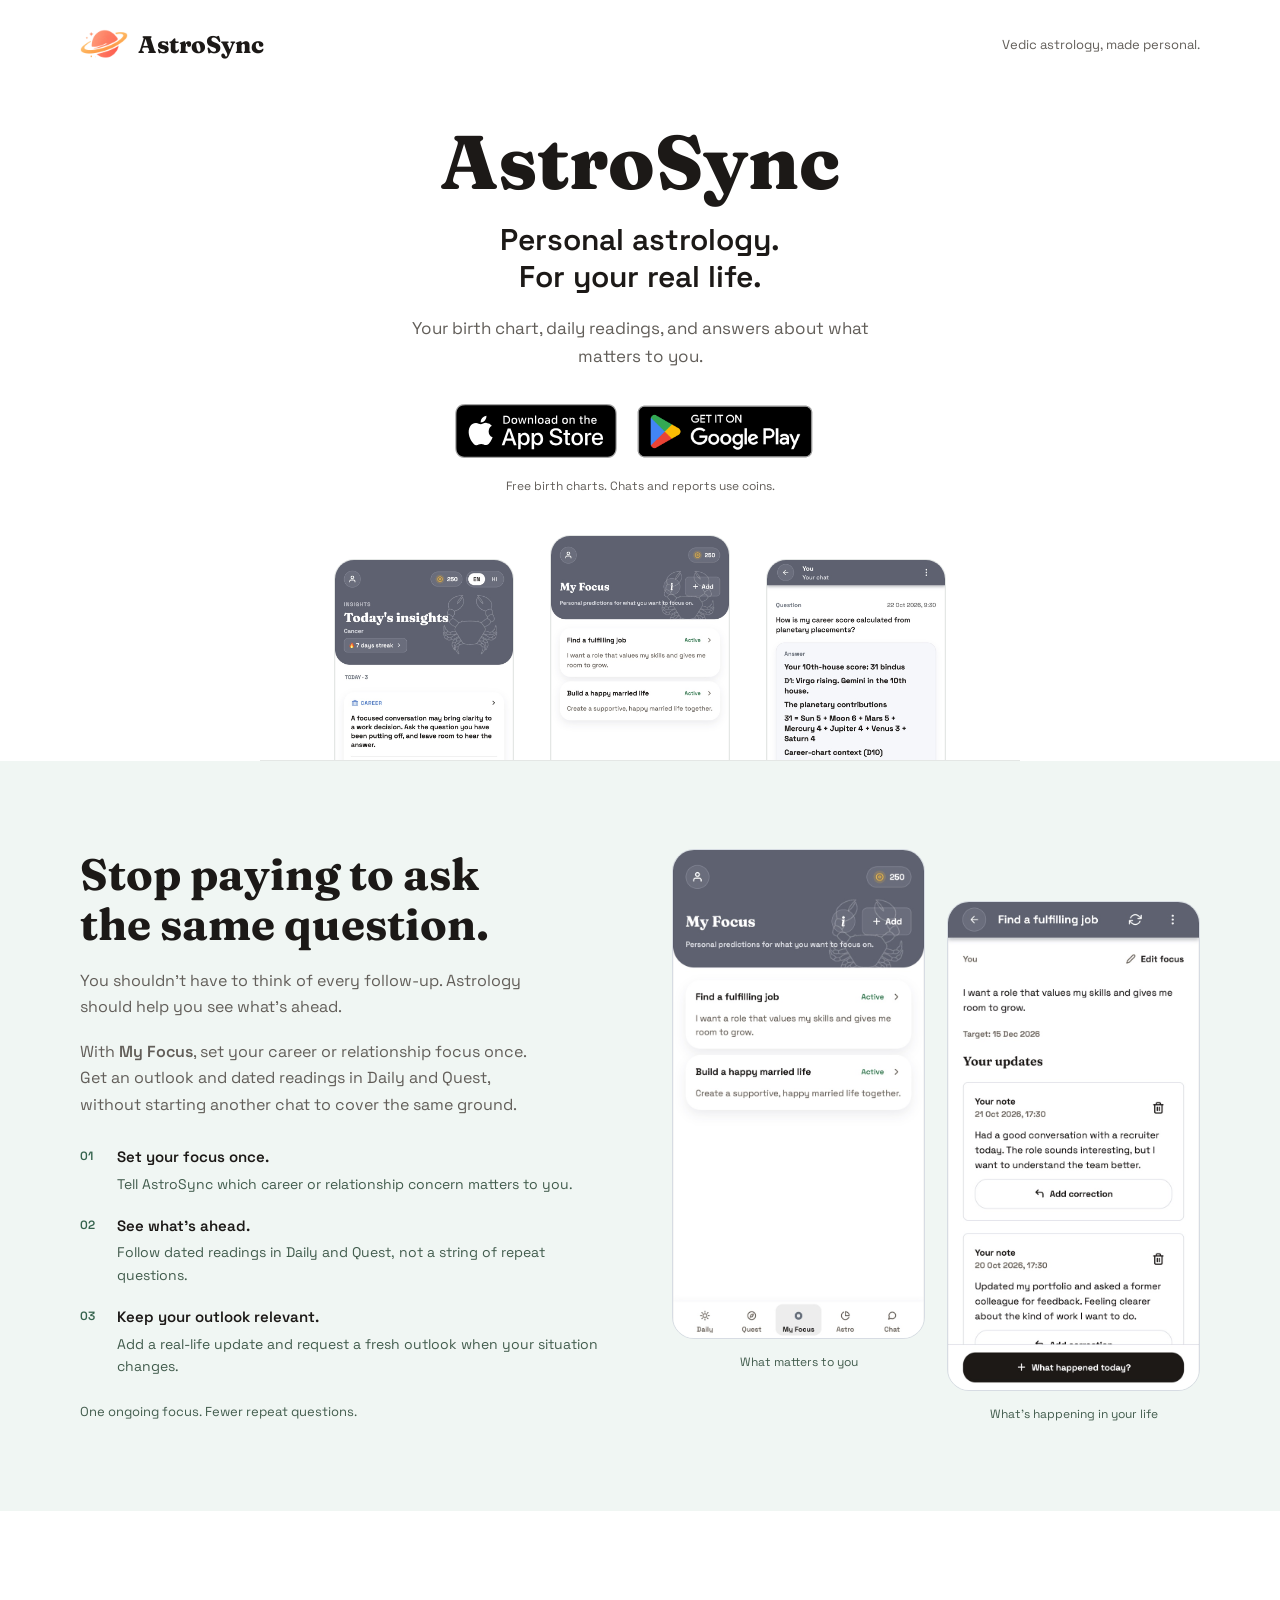
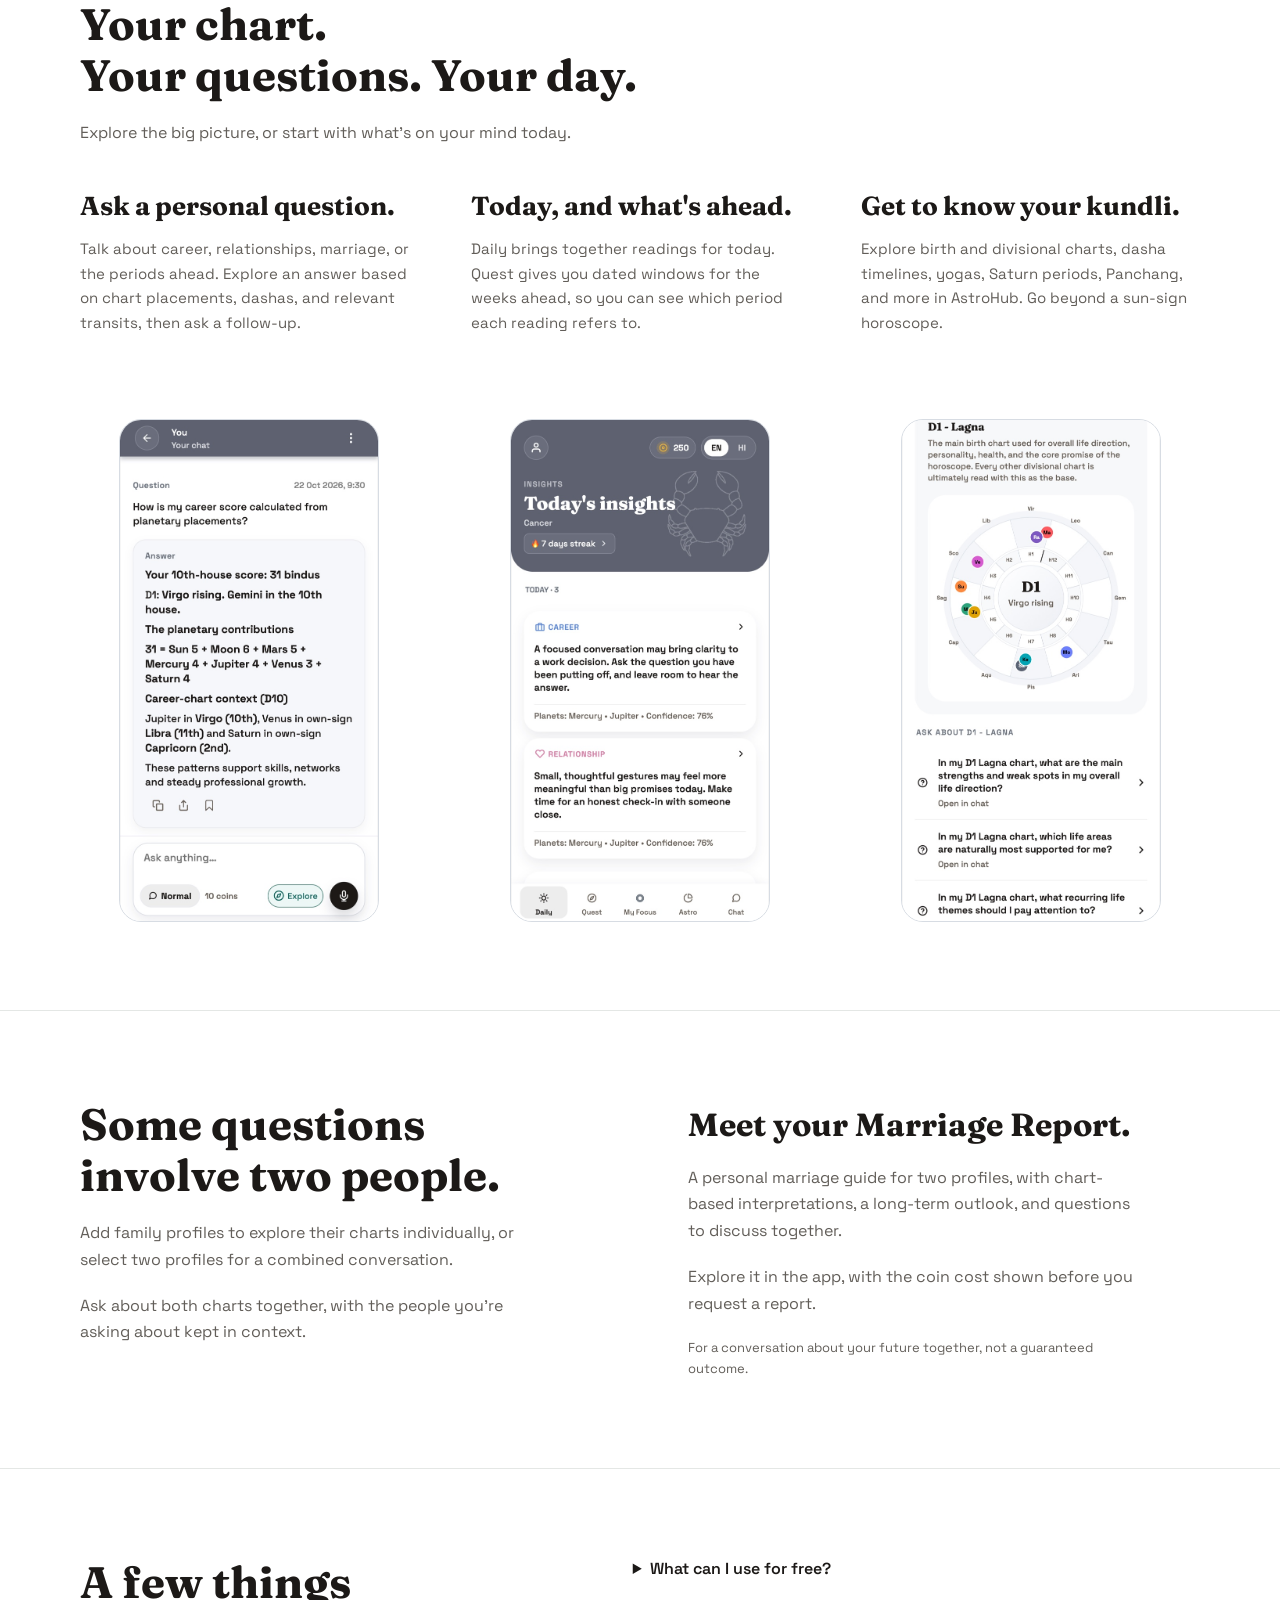
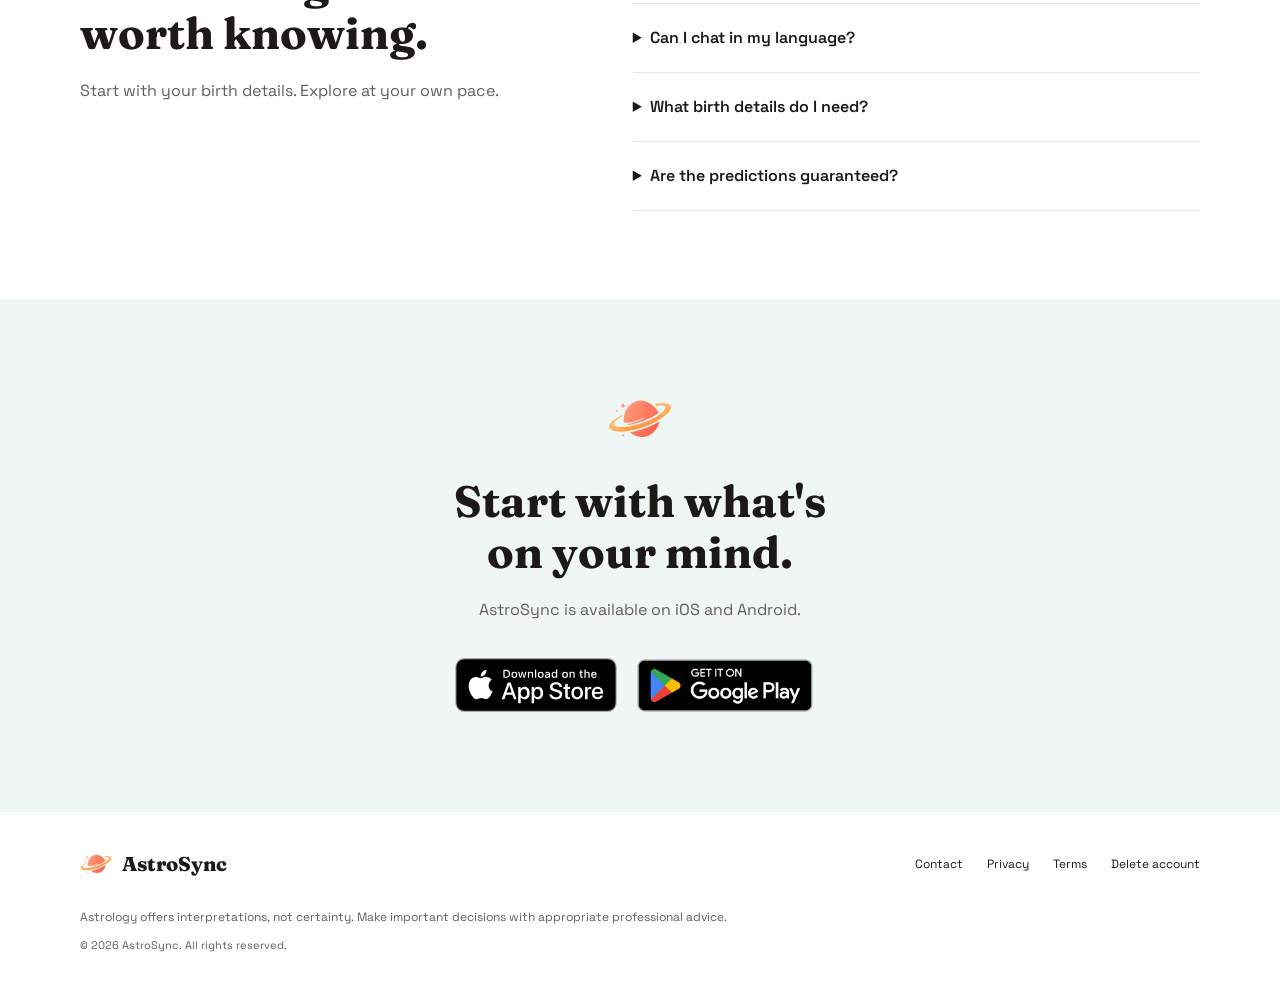
==== commit bc04d109: "Refresh landing page with download-first messaging" ====
--- a/index.html
+++ b/index.html
@@ -1,125 +1,195 @@
-<!DOCTYPE html><html lang="en" class="scroll-smooth"><head><meta charSet="utf-8"/><meta name="viewport" content="width=device-width, initial-scale=1"/><link rel="preload" href="/astrosync-original.png" as="image"/><link rel="preload" href="/illustrations/hero.jpg" as="image"/><link rel="stylesheet" href="/assets/index-KBRMaulx.css" data-rsc-css-href="/assets/index-KBRMaulx.css" data-precedence="vite-rsc/importer-resources"/><script async="" src="https://www.googletagmanager.com/gtag/js?id=G-KCZBN5Z8LP"></script><title>AstroSync — Personal astronomy, precise by design</title><meta name="description" content="Daily predictions, longer phases, complete chart intelligence, and context-aware conversations powered by NASA-precision astronomical data."/><meta name="application-name" content="AstroSync"/><meta name="keywords" content="AstroSync,personal astrology,birth chart,daily predictions,dasha timeline,kundli,panchang"/><meta name="robots" content="index, follow"/><meta property="og:title" content="AstroSync — Personal astronomy, precise by design"/><meta property="og:description" content="Daily predictions, longer phases, complete chart intelligence, and context-aware conversations powered by NASA-precision astronomical data."/><meta property="og:url" content="https://astrosync.in"/><meta property="og:site_name" content="AstroSync"/><meta property="og:type" content="website"/><meta property="og:locale" content="en_IN"/><meta property="og:image" content="https://astrosync.in/og-image.png"/><meta property="og:image:width" content="1200"/><meta property="og:image:height" content="630"/><meta property="og:image:alt" content="AstroSync — Your life, in astronomical focus."/><meta name="twitter:card" content="summary_large_image"/><meta name="twitter:title" content="AstroSync — Personal astronomy, precise by design"/><meta name="twitter:description" content="Daily predictions, longer phases, complete chart intelligence, and context-aware conversations powered by NASA-precision astronomical data."/><meta name="twitter:image" content="https://astrosync.in/og-image.png"/><link rel="shortcut icon" href="https://astrosync.in/favicon.ico"/><link rel="icon" href="https://astrosync.in/favicon.ico"/><link rel="canonical" href="https://astrosync.in"/><meta name="apple-itunes-app" content="app-id=6757424310"/><meta name="theme-color" content="#fbfcfa"/><meta name="color-scheme" content="light"/><script>window.dataLayer = window.dataLayer || [];
-function gtag(){dataLayer.push(arguments);}
-gtag('js', new Date());
-gtag('config', 'G-KCZBN5Z8LP');</script>
-<link rel="preload" href="/assets/_vinext_fonts/geist-8ac0455e797f/geist-ff2310f5.woff2" as="font" type="font/woff2" crossorigin />
-<link rel="preload" href="/assets/_vinext_fonts/geist-8ac0455e797f/geist-875ccdd4.woff2" as="font" type="font/woff2" crossorigin />
-<link rel="preload" href="/assets/_vinext_fonts/geist-8ac0455e797f/geist-52306abf.woff2" as="font" type="font/woff2" crossorigin />
-<link rel="preload" href="/assets/_vinext_fonts/geist-8ac0455e797f/geist-001175b1.woff2" as="font" type="font/woff2" crossorigin />
-<link rel="preload" href="/assets/_vinext_fonts/geist-8ac0455e797f/geist-98bbbccb.woff2" as="font" type="font/woff2" crossorigin />
-<link rel="preload" href="/assets/_vinext_fonts/geist-mono-00e989178794/geist-mono-f6b33328.woff2" as="font" type="font/woff2" crossorigin />
-<link rel="preload" href="/assets/_vinext_fonts/geist-mono-00e989178794/geist-mono-44e03052.woff2" as="font" type="font/woff2" crossorigin />
-<link rel="preload" href="/assets/_vinext_fonts/geist-mono-00e989178794/geist-mono-0638449e.woff2" as="font" type="font/woff2" crossorigin />
-<link rel="preload" href="/assets/_vinext_fonts/geist-mono-00e989178794/geist-mono-971fb274.woff2" as="font" type="font/woff2" crossorigin />
-<link rel="preload" href="/assets/_vinext_fonts/geist-mono-00e989178794/geist-mono-44745446.woff2" as="font" type="font/woff2" crossorigin />
-<link rel="preload" href="/assets/_vinext_fonts/geist-mono-00e989178794/geist-mono-013b2f2f.woff2" as="font" type="font/woff2" crossorigin />
-<style data-vinext-fonts>/* cyrillic-ext */
-@font-face {
-  font-family: 'Geist';
-  font-style: normal;
-  font-weight: 100 900;
-  font-display: swap;
-  src: url(/assets/_vinext_fonts/geist-8ac0455e797f/geist-ff2310f5.woff2) format('woff2');
-  unicode-range: U+0460-052F, U+1C80-1C8A, U+20B4, U+2DE0-2DFF, U+A640-A69F, U+FE2E-FE2F;
-}
-/* cyrillic */
-@font-face {
-  font-family: 'Geist';
-  font-style: normal;
-  font-weight: 100 900;
-  font-display: swap;
-  src: url(/assets/_vinext_fonts/geist-8ac0455e797f/geist-875ccdd4.woff2) format('woff2');
-  unicode-range: U+0301, U+0400-045F, U+0490-0491, U+04B0-04B1, U+2116;
-}
-/* vietnamese */
-@font-face {
-  font-family: 'Geist';
-  font-style: normal;
-  font-weight: 100 900;
-  font-display: swap;
-  src: url(/assets/_vinext_fonts/geist-8ac0455e797f/geist-52306abf.woff2) format('woff2');
-  unicode-range: U+0102-0103, U+0110-0111, U+0128-0129, U+0168-0169, U+01A0-01A1, U+01AF-01B0, U+0300-0301, U+0303-0304, U+0308-0309, U+0323, U+0329, U+1EA0-1EF9, U+20AB;
-}
-/* latin-ext */
-@font-face {
-  font-family: 'Geist';
-  font-style: normal;
-  font-weight: 100 900;
-  font-display: swap;
-  src: url(/assets/_vinext_fonts/geist-8ac0455e797f/geist-001175b1.woff2) format('woff2');
-  unicode-range: U+0100-02BA, U+02BD-02C5, U+02C7-02CC, U+02CE-02D7, U+02DD-02FF, U+0304, U+0308, U+0329, U+1D00-1DBF, U+1E00-1E9F, U+1EF2-1EFF, U+2020, U+20A0-20AB, U+20AD-20C0, U+2113, U+2C60-2C7F, U+A720-A7FF;
-}
-/* latin */
-@font-face {
-  font-family: 'Geist';
-  font-style: normal;
-  font-weight: 100 900;
-  font-display: swap;
-  src: url(/assets/_vinext_fonts/geist-8ac0455e797f/geist-98bbbccb.woff2) format('woff2');
-  unicode-range: U+0000-00FF, U+0131, U+0152-0153, U+02BB-02BC, U+02C6, U+02DA, U+02DC, U+0304, U+0308, U+0329, U+2000-206F, U+20AC, U+2122, U+2191, U+2193, U+2212, U+2215, U+FEFF, U+FFFD;
-}
+<!doctype html>
+<html lang="en">
+<head>
+  <meta charset="utf-8">
+  <meta name="viewport" content="width=device-width, initial-scale=1">
+  <title>AstroSync | Personal Vedic Astrology, Kundli &amp; Daily Readings</title>
+  <meta name="description" content="Explore your free birth chart, ask personal astrology questions, and follow career or relationship concerns with My Focus. Download AstroSync for iOS and Android.">
+  <meta name="application-name" content="AstroSync">
+  <meta name="robots" content="index, follow">
+  <meta name="theme-color" content="#ffffff">
+  <meta name="color-scheme" content="light">
+  <link rel="canonical" href="https://astrosync.in/">
+  <link rel="icon" href="/favicon.ico">
+  <link rel="preload" href="/assets/fonts/Fraunces_800ExtraBold.ttf" as="font" type="font/ttf" crossorigin>
+  <link rel="preload" href="/assets/fonts/SpaceGrotesk_400Regular.ttf" as="font" type="font/ttf" crossorigin>
+  <link rel="stylesheet" href="/assets/landing.css">
+  <meta property="og:title" content="AstroSync | Personal astrology for your real life">
+  <meta property="og:description" content="Your birth chart. Your questions. Your real-life updates. Discover personal Vedic astrology with AstroSync for iOS and Android.">
+  <meta property="og:url" content="https://astrosync.in/">
+  <meta property="og:site_name" content="AstroSync">
+  <meta property="og:type" content="website">
+  <meta property="og:locale" content="en_IN">
+  <meta property="og:image" content="https://astrosync.in/assets/brand-logo.png">
+  <meta property="og:image:width" content="512">
+  <meta property="og:image:height" content="512">
+  <meta property="og:image:alt" content="AstroSync's coral planet and golden orbit logo">
+  <meta name="twitter:card" content="summary">
+  <meta name="twitter:title" content="AstroSync | Personal astrology for your real life">
+  <meta name="twitter:description" content="Free birth charts, personal readings, and conversations about what matters to you. Available on iOS and Android.">
+  <meta name="twitter:image" content="https://astrosync.in/assets/brand-logo.png">
+  <script src="/assets/landing.js" defer></script>
+</head>
+<body>
+  <a class="skip-link" href="#main">Skip to content</a>
+  <header class="site-header wrap">
+    <a class="brand" href="/" aria-label="AstroSync home">
+      <img src="/assets/brand-logo.png" width="48" height="48" alt="">
+      <span>AstroSync</span>
+    </a>
+    <span class="header-note">Vedic astrology, made personal.</span>
+  </header>
 
-.__font_geist_0tvmz3h { font-family: 'Geist', sans-serif; }
+  <main id="main">
+    <section class="hero" aria-labelledby="hero-title">
+      <div class="hero-copy wrap">
+        <h1 id="hero-title">AstroSync</h1>
+        <p class="hero-promise">Personal astrology.<br>For your real life.</p>
+        <p class="hero-description">Your birth chart, daily readings, and answers about what matters to you.</p>
+        <div class="store-buttons" aria-label="Download AstroSync">
+          <a class="store-link" href="https://apps.apple.com/in/app/astrosync-vedic-astrology/id6757424310" target="_blank" rel="noopener noreferrer" data-store="ios" data-placement="hero" aria-label="Download AstroSync on the App Store">
+            <img class="apple-badge" src="/assets/badges/app-store.svg" width="162" height="54" alt="Download on the App Store">
+          </a>
+          <a class="store-link" href="https://play.google.com/store/apps/details?id=in.astrosync.app" target="_blank" rel="noopener noreferrer" data-store="android" data-placement="hero" aria-label="Get AstroSync on Google Play">
+            <img class="google-badge" src="/assets/badges/google-play.png" width="200" height="77" alt="Get it on Google Play">
+          </a>
+        </div>
+        <p class="access-note">Free birth charts. Chats and reports use coins.</p>
+      </div>
+      <div class="hero-glimpse" aria-hidden="true">
+        <img src="/assets/screenshots/daily.jpg" width="659" height="1280" alt="" decoding="async">
+        <img src="/assets/screenshots/my-focus.jpg" width="659" height="1280" alt="" decoding="async">
+        <img src="/assets/screenshots/chat.jpg" width="659" height="1280" alt="" decoding="async">
+      </div>
+    </section>
 
-.__variable_geist_0tvmz3h { --font-geist-sans: 'Geist', sans-serif; }
+    <section class="focus-section section-band" aria-labelledby="focus-title">
+      <div class="wrap focus-layout">
+        <div class="focus-copy">
+          <h2 id="focus-title">Stop paying to ask<br>the same question.</h2>
+          <p>You shouldn't have to think of every follow-up. Astrology should help you see what's ahead.</p>
+          <p>With <strong>My Focus</strong>, set your career or relationship focus once. Get an outlook and dated readings in Daily and Quest, without starting another chat to cover the same ground.</p>
+          <ol class="focus-steps">
+            <li><strong>Set your focus once.</strong><span>Tell AstroSync which career or relationship concern matters to you.</span></li>
+            <li><strong>See what's ahead.</strong><span>Follow dated readings in Daily and Quest, not a string of repeat questions.</span></li>
+            <li><strong>Keep your outlook relevant.</strong><span>Add a real-life update and request a fresh outlook when your situation changes.</span></li>
+          </ol>
+          <p class="quiet-note">One ongoing focus. Fewer repeat questions.</p>
+        </div>
+        <div class="focus-screens">
+          <figure>
+            <img class="app-screen" src="/assets/screenshots/my-focus.jpg" width="659" height="1280" alt="My Focus in AstroSync, with career and relationship concerns" loading="lazy" decoding="async">
+            <figcaption>What matters to you</figcaption>
+          </figure>
+          <figure>
+            <img class="app-screen" src="/assets/screenshots/journal.jpg" width="659" height="1280" alt="A My Focus journal with real-life updates and an outlook action" loading="lazy" decoding="async">
+            <figcaption>What's happening in your life</figcaption>
+          </figure>
+        </div>
+      </div>
+    </section>
 
-/* cyrillic-ext */
-@font-face {
-  font-family: 'Geist Mono';
-  font-style: normal;
-  font-weight: 100 900;
-  font-display: swap;
-  src: url(/assets/_vinext_fonts/geist-mono-00e989178794/geist-mono-f6b33328.woff2) format('woff2');
-  unicode-range: U+0460-052F, U+1C80-1C8A, U+20B4, U+2DE0-2DFF, U+A640-A69F, U+FE2E-FE2F;
-}
-/* cyrillic */
-@font-face {
-  font-family: 'Geist Mono';
-  font-style: normal;
-  font-weight: 100 900;
-  font-display: swap;
-  src: url(/assets/_vinext_fonts/geist-mono-00e989178794/geist-mono-44e03052.woff2) format('woff2');
-  unicode-range: U+0301, U+0400-045F, U+0490-0491, U+04B0-04B1, U+2116;
-}
-/* symbols2 */
-@font-face {
-  font-family: 'Geist Mono';
-  font-style: normal;
-  font-weight: 100 900;
-  font-display: swap;
-  src: url(/assets/_vinext_fonts/geist-mono-00e989178794/geist-mono-0638449e.woff2) format('woff2');
-  unicode-range: U+2000-2001, U+2004-2008, U+200A, U+23B8-23BD, U+2500-259F;
-}
-/* vietnamese */
-@font-face {
-  font-family: 'Geist Mono';
-  font-style: normal;
-  font-weight: 100 900;
-  font-display: swap;
-  src: url(/assets/_vinext_fonts/geist-mono-00e989178794/geist-mono-971fb274.woff2) format('woff2');
-  unicode-range: U+0102-0103, U+0110-0111, U+0128-0129, U+0168-0169, U+01A0-01A1, U+01AF-01B0, U+0300-0301, U+0303-0304, U+0308-0309, U+0323, U+0329, U+1EA0-1EF9, U+20AB;
-}
-/* latin-ext */
-@font-face {
-  font-family: 'Geist Mono';
-  font-style: normal;
-  font-weight: 100 900;
-  font-display: swap;
-  src: url(/assets/_vinext_fonts/geist-mono-00e989178794/geist-mono-44745446.woff2) format('woff2');
-  unicode-range: U+0100-02BA, U+02BD-02C5, U+02C7-02CC, U+02CE-02D7, U+02DD-02FF, U+0304, U+0308, U+0329, U+1D00-1DBF, U+1E00-1E9F, U+1EF2-1EFF, U+2020, U+20A0-20AB, U+20AD-20C0, U+2113, U+2C60-2C7F, U+A720-A7FF;
-}
-/* latin */
-@font-face {
-  font-family: 'Geist Mono';
-  font-style: normal;
-  font-weight: 100 900;
-  font-display: swap;
-  src: url(/assets/_vinext_fonts/geist-mono-00e989178794/geist-mono-013b2f2f.woff2) format('woff2');
-  unicode-range: U+0000-00FF, U+0131, U+0152-0153, U+02BB-02BC, U+02C6, U+02DA, U+02DC, U+0304, U+0308, U+0329, U+2000-206F, U+20AC, U+2122, U+2191, U+2193, U+2212, U+2215, U+FEFF, U+FFFD;
-}
+    <section class="everyday-section section-band" aria-labelledby="everyday-title">
+      <div class="wrap">
+        <div class="section-intro">
+          <h2 id="everyday-title">Your chart.<br>Your questions. Your day.</h2>
+          <p>Explore the big picture, or start with what's on your mind today.</p>
+        </div>
+        <div class="feature-grid">
+          <article class="feature">
+            <h3>Ask a personal question.</h3>
+            <p>Talk about career, relationships, marriage, or the periods ahead. Explore an answer based on chart placements, dashas, and relevant transits, then ask a follow-up.</p>
+            <img class="app-screen" src="/assets/screenshots/chat.jpg" width="659" height="1280" alt="An AstroSync chat answer explaining the birth-chart placements behind a career interpretation" loading="lazy" decoding="async">
+          </article>
+          <article class="feature">
+            <h3>Today, and what's ahead.</h3>
+            <p>Daily brings together readings for today. Quest gives you dated windows for the weeks ahead, so you can see which period each reading refers to.</p>
+            <img class="app-screen" src="/assets/screenshots/daily.jpg" width="659" height="1280" alt="Today's personal Daily readings in AstroSync" loading="lazy" decoding="async">
+          </article>
+          <article class="feature">
+            <h3>Get to know your kundli.</h3>
+            <p>Explore birth and divisional charts, dasha timelines, yogas, Saturn periods, Panchang, and more in AstroHub. Go beyond a sun-sign horoscope.</p>
+            <img class="app-screen" src="/assets/screenshots/birth-chart.jpg" width="659" height="1280" alt="AstroSync's D1 birth chart with planetary placements and chart details" loading="lazy" decoding="async">
+          </article>
+        </div>
+      </div>
+    </section>
 
-.__font_geist_mono_1diim1n { font-family: 'Geist Mono', sans-serif; }
+    <section class="together-section section-band" aria-labelledby="together-title">
+      <div class="wrap together-layout">
+        <div>
+          <h2 id="together-title">Some questions<br>involve two people.</h2>
+          <p>Add family profiles to explore their charts individually, or select two profiles for a combined conversation.</p>
+          <p>Ask about both charts together, with the people you're asking about kept in context.</p>
+        </div>
+        <article class="report-feature">
+          <h3>Meet your Marriage Report.</h3>
+          <p>A personal marriage guide for two profiles, with chart-based interpretations, a long-term outlook, and questions to discuss together.</p>
+          <p>Explore it in the app, with the coin cost shown before you request a report.</p>
+          <p class="report-note">For a conversation about your future together, not a guaranteed outcome.</p>
+        </article>
+      </div>
+    </section>
 
-.__variable_geist_mono_1diim1n { --font-geist-mono: 'Geist Mono', sans-serif; }
-</style>
-<link rel="stylesheet" href="/assets/landing-overrides.css"/></head><body class="__variable_geist_0tvmz3h __variable_geist_mono_1diim1n"><main><nav class="site-nav" aria-label="Primary navigation"><a class="brand" href="#top" aria-label="AstroSync home"><img class="brand-icon" src="/astrosync-original.png" width="48" height="48" alt="" aria-hidden="true"/><span class="brand-wordmark"><strong>AstroSync</strong><small>Personal astronomy</small></span></a><div class="nav-links"><a href="#product">Features</a><a href="#precision">Precision</a><a href="#reviews">Reviews</a></div><a class="nav-cta" href="#download">Download app <svg xmlns="http://www.w3.org/2000/svg" width="24" height="24" viewBox="0 0 24 24" fill="none" stroke="currentColor" stroke-width="2" stroke-linecap="round" stroke-linejoin="round" class="lucide lucide-arrow-right" aria-hidden="true"><path d="M5 12h14"></path><path d="m12 5 7 7-7 7"></path></svg></a></nav><section class="hero" id="top"><div class="hero-copy"><div class="availability-pill"><span></span> Now on iOS &amp; Android</div><h1>Your life, in <em>astronomical</em> focus.</h1><p class="hero-lead">Daily predictions. Longer phases. Complete chart intelligence. One careful conversation—calculated from the sky as it actually is.</p><div class="store-buttons"><a class="store-button store-button-primary" href="https://apps.apple.com/in/app/astrosync-train-your-own-ai/id6757424310" target="_blank" rel="noreferrer" aria-label="Download AstroSync on the App Store"><svg xmlns="http://www.w3.org/2000/svg" width="24" height="24" viewBox="0 0 24 24" fill="none" stroke="currentColor" stroke-width="2" stroke-linecap="round" stroke-linejoin="round" class="lucide lucide-apple" aria-hidden="true"><path d="M12 6.528V3a1 1 0 0 1 1-1h0"></path><path d="M18.237 21A15 15 0 0 0 22 11a6 6 0 0 0-10-4.472A6 6 0 0 0 2 11a15.1 15.1 0 0 0 3.763 10 3 3 0 0 0 3.648.648 5.5 5.5 0 0 1 5.178 0A3 3 0 0 0 18.237 21"></path></svg><span><small>Download on the</small><strong>App Store</strong></span></a><a class="store-button store-button-secondary" href="https://play.google.com/store/apps/details?id=in.astrosync.app" target="_blank" rel="noreferrer" aria-label="Get AstroSync on Google Play"><svg xmlns="http://www.w3.org/2000/svg" width="24" height="24" viewBox="0 0 24 24" fill="currentColor" stroke="currentColor" stroke-width="2" stroke-linecap="round" stroke-linejoin="round" class="lucide lucide-play" aria-hidden="true"><path d="M5 5a2 2 0 0 1 3.008-1.728l11.997 6.998a2 2 0 0 1 .003 3.458l-12 7A2 2 0 0 1 5 19z"></path></svg><span><small>Get it on</small><strong>Google Play</strong></span></a></div><a class="precision-link" href="#precision"><svg xmlns="http://www.w3.org/2000/svg" width="24" height="24" viewBox="0 0 24 24" fill="none" stroke="currentColor" stroke-width="2" stroke-linecap="round" stroke-linejoin="round" class="lucide lucide-database" aria-hidden="true"><ellipse cx="12" cy="5" rx="9" ry="3"></ellipse><path d="M3 5V19A9 3 0 0 0 21 19V5"></path><path d="M3 12A9 3 0 0 0 21 12"></path></svg>Powered by NASA-precision astronomical data<svg xmlns="http://www.w3.org/2000/svg" width="24" height="24" viewBox="0 0 24 24" fill="none" stroke="currentColor" stroke-width="2" stroke-linecap="round" stroke-linejoin="round" class="lucide lucide-chevron-right" aria-hidden="true"><path d="m9 18 6-6-6-6"></path></svg></a></div><div class="hero-art"><div class="hero-illustration-frame"><img class="hero-illustration" src="/illustrations/hero.jpg" width="1536" height="1024" alt="A person checking AstroSync in the morning, with daily, chart, and family context connected around him"/><div class="hero-guidance-card"><span>Today · Personal signal</span><strong>Protect your focus after lunch.</strong><small>Clear window · 14:20—17:10</small></div><div class="hero-calculated-pill"><svg xmlns="http://www.w3.org/2000/svg" width="24" height="24" viewBox="0 0 24 24" fill="none" stroke="currentColor" stroke-width="2" stroke-linecap="round" stroke-linejoin="round" class="lucide lucide-shield-check" aria-hidden="true"><path d="M20 13c0 5-3.5 7.5-7.66 8.95a1 1 0 0 1-.67-.01C7.5 20.5 4 18 4 13V6a1 1 0 0 1 1-1c2 0 4.5-1.2 6.24-2.72a1.17 1.17 0 0 1 1.52 0C14.51 3.81 17 5 19 5a1 1 0 0 1 1 1z"></path><path d="m9 12 2 2 4-4"></path></svg> Calculated for your chart</div></div></div></section><section class="signal-strip" aria-label="AstroSync at a glance"><div><span class="signal-label">Daily</span><strong>Every day</strong><small>Personal predictions</small></div><div><span class="signal-label">Quest</span><strong>~15 days</strong><small>Longer life phases</small></div><div><span class="signal-label">Chat</span><strong>7 layers</strong><small>Before every answer</small></div><div><span class="signal-label">AstroHub</span><strong>One sky</strong><small>Your full chart system</small></div></section><section class="product-section" id="product"><div class="section-heading"><span class="section-kicker">01 / Inside AstroSync</span><h2>Built around real life.</h2><p>A daily signal, a longer horizon, your complete astrological system, and a conversation that understands who you are asking about.</p></div><div class="feature-stories"><article class="story-card story-daily"><div class="story-media"><img src="/illustrations/daily.jpg" width="1536" height="1024" alt="A person checking his personalised Daily prediction while starting the day" loading="lazy"/></div><div class="story-copy"><div class="card-topline"><span>01 / TODAY</span><svg xmlns="http://www.w3.org/2000/svg" width="24" height="24" viewBox="0 0 24 24" fill="none" stroke="currentColor" stroke-width="2" stroke-linecap="round" stroke-linejoin="round" class="lucide lucide-calendar-days" aria-hidden="true"><path d="M8 2v4"></path><path d="M16 2v4"></path><rect width="18" height="18" x="3" y="4" rx="2"></rect><path d="M3 10h18"></path><path d="M8 14h.01"></path><path d="M12 14h.01"></path><path d="M16 14h.01"></path><path d="M8 18h.01"></path><path d="M12 18h.01"></path><path d="M16 18h.01"></path></svg></div><h3>Daily</h3><p>Wake up to a prediction made for this day—not a recycled zodiac paragraph. See where your energy, focus, and timing are headed.</p><div class="day-rhythm" aria-label="Example Daily rhythm"><div><small>Morning</small><strong>Settle in</strong></div><div class="day-rhythm-active"><small>Afternoon</small><strong>Clear window</strong></div><div><small>Evening</small><strong>Go gently</strong></div></div><div class="story-foot"><span>Refreshed for every day</span><svg xmlns="http://www.w3.org/2000/svg" width="24" height="24" viewBox="0 0 24 24" fill="none" stroke="currentColor" stroke-width="2" stroke-linecap="round" stroke-linejoin="round" class="lucide lucide-arrow-right" aria-hidden="true"><path d="M5 12h14"></path><path d="m12 5 7 7-7 7"></path></svg></div></div></article><article class="story-card story-quest story-reverse"><div class="story-media"><img src="/illustrations/quest.jpg" width="1536" height="1024" alt="A person planning work, rest, and review across a longer prediction phase" loading="lazy"/></div><div class="story-copy"><div class="card-topline"><span>02 / NEXT</span><svg xmlns="http://www.w3.org/2000/svg" width="24" height="24" viewBox="0 0 24 24" fill="none" stroke="currentColor" stroke-width="2" stroke-linecap="round" stroke-linejoin="round" class="lucide lucide-compass" aria-hidden="true"><circle cx="12" cy="12" r="10"></circle><path d="m16.24 7.76-1.804 5.411a2 2 0 0 1-1.265 1.265L7.76 16.24l1.804-5.411a2 2 0 0 1 1.265-1.265z"></path></svg></div><h3>Quest</h3><p>See the next half-month as a sequence of phases—when to lean in, keep the pace steady, or stop and reassess.</p><div class="phase-ribbon" aria-label="Example Quest phases"><div class="phase-momentum"><small>12—16 Jul</small><strong>Momentum</strong></div><div class="phase-steady"><small>17—22 Jul</small><strong>Steady</strong></div><div class="phase-review"><small>23—26 Jul</small><strong>Review</strong></div></div><div class="story-foot"><span>About 15 days ahead</span><svg xmlns="http://www.w3.org/2000/svg" width="24" height="24" viewBox="0 0 24 24" fill="none" stroke="currentColor" stroke-width="2" stroke-linecap="round" stroke-linejoin="round" class="lucide lucide-arrow-right" aria-hidden="true"><path d="M5 12h14"></path><path d="m12 5 7 7-7 7"></path></svg></div></div></article><article class="story-card story-hub"><div class="story-media story-media-dark"><img src="/illustrations/astrohub.jpg" width="1536" height="1024" alt="AstroSync tools connected around one birth chart and timeline" loading="lazy"/></div><div class="story-copy story-copy-dark"><div class="card-topline"><span>03 / EXPLORE</span><svg xmlns="http://www.w3.org/2000/svg" width="24" height="24" viewBox="0 0 24 24" fill="none" stroke="currentColor" stroke-width="2" stroke-linecap="round" stroke-linejoin="round" class="lucide lucide-telescope" aria-hidden="true"><path d="m10.065 12.493-6.18 1.318a.934.934 0 0 1-1.108-.702l-.537-2.15a1.07 1.07 0 0 1 .691-1.265l13.504-4.44"></path><path d="m13.56 11.747 4.332-.924"></path><path d="m16 21-3.105-6.21"></path><path d="M16.485 5.94a2 2 0 0 1 1.455-2.425l1.09-.272a1 1 0 0 1 1.212.727l1.515 6.06a1 1 0 0 1-.727 1.213l-1.09.272a2 2 0 0 1-2.425-1.455z"></path><path d="m6.158 8.633 1.114 4.456"></path><path d="m8 21 3.105-6.21"></path><circle cx="12" cy="13" r="2"></circle></svg></div><h3>AstroHub</h3><p>Your chart is not one screen. Explore the systems behind your timing, relationships, and longer patterns in one connected home.</p><div class="hub-tool-chips"><div class="hub-tool-chip"><svg xmlns="http://www.w3.org/2000/svg" width="24" height="24" viewBox="0 0 24 24" fill="none" stroke="currentColor" stroke-width="2" stroke-linecap="round" stroke-linejoin="round" class="lucide lucide-orbit" aria-hidden="true"><path d="M20.341 6.484A10 10 0 0 1 10.266 21.85"></path><path d="M3.659 17.516A10 10 0 0 1 13.74 2.152"></path><circle cx="12" cy="12" r="3"></circle><circle cx="19" cy="5" r="2"></circle><circle cx="5" cy="19" r="2"></circle></svg><span>Birth charts</span></div><div class="hub-tool-chip"><svg xmlns="http://www.w3.org/2000/svg" width="24" height="24" viewBox="0 0 24 24" fill="none" stroke="currentColor" stroke-width="2" stroke-linecap="round" stroke-linejoin="round" class="lucide lucide-activity" aria-hidden="true"><path d="M22 12h-2.48a2 2 0 0 0-1.93 1.46l-2.35 8.36a.25.25 0 0 1-.48 0L9.24 2.18a.25.25 0 0 0-.48 0l-2.35 8.36A2 2 0 0 1 4.49 12H2"></path></svg><span>Dasha timeline</span></div><div class="hub-tool-chip"><svg xmlns="http://www.w3.org/2000/svg" width="24" height="24" viewBox="0 0 24 24" fill="none" stroke="currentColor" stroke-width="2" stroke-linecap="round" stroke-linejoin="round" class="lucide lucide-circle-dot" aria-hidden="true"><circle cx="12" cy="12" r="10"></circle><circle cx="12" cy="12" r="1"></circle></svg><span>Kundli yogas</span></div><div class="hub-tool-chip"><svg xmlns="http://www.w3.org/2000/svg" width="24" height="24" viewBox="0 0 24 24" fill="none" stroke="currentColor" stroke-width="2" stroke-linecap="round" stroke-linejoin="round" class="lucide lucide-layers" aria-hidden="true"><path d="M12.83 2.18a2 2 0 0 0-1.66 0L2.6 6.08a1 1 0 0 0 0 1.83l8.58 3.91a2 2 0 0 0 1.66 0l8.58-3.9a1 1 0 0 0 0-1.83z"></path><path d="M2 12a1 1 0 0 0 .58.91l8.6 3.91a2 2 0 0 0 1.65 0l8.58-3.9A1 1 0 0 0 22 12"></path><path d="M2 17a1 1 0 0 0 .58.91l8.6 3.91a2 2 0 0 0 1.65 0l8.58-3.9A1 1 0 0 0 22 17"></path></svg><span>Saturn phases</span></div><div class="hub-tool-chip"><svg xmlns="http://www.w3.org/2000/svg" width="24" height="24" viewBox="0 0 24 24" fill="none" stroke="currentColor" stroke-width="2" stroke-linecap="round" stroke-linejoin="round" class="lucide lucide-calendar-days" aria-hidden="true"><path d="M8 2v4"></path><path d="M16 2v4"></path><rect width="18" height="18" x="3" y="4" rx="2"></rect><path d="M3 10h18"></path><path d="M8 14h.01"></path><path d="M12 14h.01"></path><path d="M16 14h.01"></path><path d="M8 18h.01"></path><path d="M12 18h.01"></path><path d="M16 18h.01"></path></svg><span>Daily panchang</span></div><div class="hub-tool-chip"><svg xmlns="http://www.w3.org/2000/svg" width="24" height="24" viewBox="0 0 24 24" fill="none" stroke="currentColor" stroke-width="2" stroke-linecap="round" stroke-linejoin="round" class="lucide lucide-clock3 lucide-clock-3" aria-hidden="true"><circle cx="12" cy="12" r="10"></circle><path d="M12 6v6h4"></path></svg><span>Choghadiya</span></div><div class="hub-tool-chip"><svg xmlns="http://www.w3.org/2000/svg" width="24" height="24" viewBox="0 0 24 24" fill="none" stroke="currentColor" stroke-width="2" stroke-linecap="round" stroke-linejoin="round" class="lucide lucide-moon" aria-hidden="true"><path d="M20.985 12.486a9 9 0 1 1-9.473-9.472c.405-.022.617.46.402.803a6 6 0 0 0 8.268 8.268c.344-.215.825-.004.803.401"></path></svg><span>Ashtama Chandra</span></div><div class="hub-tool-chip"><svg xmlns="http://www.w3.org/2000/svg" width="24" height="24" viewBox="0 0 24 24" fill="none" stroke="currentColor" stroke-width="2" stroke-linecap="round" stroke-linejoin="round" class="lucide lucide-users" aria-hidden="true"><path d="M16 21v-2a4 4 0 0 0-4-4H6a4 4 0 0 0-4 4v2"></path><path d="M16 3.128a4 4 0 0 1 0 7.744"></path><path d="M22 21v-2a4 4 0 0 0-3-3.87"></path><circle cx="9" cy="7" r="4"></circle></svg><span>Guna matching</span></div></div><div class="hub-source-note"><svg xmlns="http://www.w3.org/2000/svg" width="24" height="24" viewBox="0 0 24 24" fill="none" stroke="currentColor" stroke-width="2" stroke-linecap="round" stroke-linejoin="round" class="lucide lucide-shield-check" aria-hidden="true"><path d="M20 13c0 5-3.5 7.5-7.66 8.95a1 1 0 0 1-.67-.01C7.5 20.5 4 18 4 13V6a1 1 0 0 1 1-1c2 0 4.5-1.2 6.24-2.72a1.17 1.17 0 0 1 1.52 0C14.51 3.81 17 5 19 5a1 1 0 0 1 1 1z"></path><path d="m9 12 2 2 4-4"></path></svg>One astronomical source of truth</div></div></article><article class="story-card story-chat"><div class="chat-story-top"><div class="story-media"><img src="/illustrations/chat.jpg" width="1536" height="1024" alt="A family using AstroSync together while seven kinds of context lead into one conversation" loading="lazy"/></div><div class="story-copy"><div class="card-topline"><span>04 / ASK</span><svg xmlns="http://www.w3.org/2000/svg" width="24" height="24" viewBox="0 0 24 24" fill="none" stroke="currentColor" stroke-width="2" stroke-linecap="round" stroke-linejoin="round" class="lucide lucide-message-circle" aria-hidden="true"><path d="M2.992 16.342a2 2 0 0 1 .094 1.167l-1.065 3.29a1 1 0 0 0 1.236 1.168l3.413-.998a2 2 0 0 1 1.099.092 10 10 0 1 0-4.777-4.719"></path></svg></div><h3>Chat across charts.</h3><p>Ask for yourself, a family member, or bring charts together so AstroSync can read the relationship—not one person in isolation.</p><div class="family-row" aria-label="Example combined family charts"><span class="family-avatar avatar-one">AS</span><span class="family-avatar avatar-two">MS</span><span class="family-avatar avatar-three">RS</span><span class="family-caption">One conversation · multiple charts</span></div></div></div></article></div></section><section class="precision-section" id="precision"><div class="precision-intro"><span class="section-kicker section-kicker-light">02 / Precision layer</span><h2>Precision before prediction.</h2><p>Charts, dashas, timelines, and answers all begin with the same high-precision astronomical positions. No loose approximations. No disconnected tools.</p><div class="precision-note"><svg xmlns="http://www.w3.org/2000/svg" width="24" height="24" viewBox="0 0 24 24" fill="none" stroke="currentColor" stroke-width="2" stroke-linecap="round" stroke-linejoin="round" class="lucide lucide-database" aria-hidden="true"><ellipse cx="12" cy="5" rx="9" ry="3"></ellipse><path d="M3 5V19A9 3 0 0 0 21 19V5"></path><path d="M3 12A9 3 0 0 0 21 12"></path></svg><span><small>ASTRONOMICAL FOUNDATION</small><strong>NASA-precision ephemeris data</strong></span></div></div><div class="precision-visual"><img src="/illustrations/precision.jpg" width="1536" height="1024" alt="Astronomical positions moving through an ephemeris grid and birth chart to become a personal AstroSync insight" loading="lazy"/><div class="precision-visual-caption" aria-label="How AstroSync creates an insight"><div><small>01</small><strong>Birth context</strong></div><div><small>02</small><strong>Exact sky positions</strong></div><div><small>03</small><strong>Chart + timeline</strong></div><div><small>04</small><strong>Considered insight</strong></div></div></div><div class="precision-statement"><span>ONE CALCULATION LAYER</span><strong>Every feature stays in sync with the same sky.</strong><p>The chart you explore, the phase you see, and the answer you receive all work from one consistent astronomical foundation.</p></div></section><section class="review-section" id="reviews"><div class="review-score"><span class="section-kicker">03 / Early signal</span><div class="score-line"><strong>4.5</strong><span><span class="stars" aria-label="4.5 out of 5 stars">★★★★★</span><small>App Store rating</small></span></div></div><blockquote>“Even non-believers can rely on this app.”<footer>Verified App Store review</footer></blockquote><a class="review-link" href="https://apps.apple.com/in/app/astrosync-train-your-own-ai/id6757424310" target="_blank" rel="noreferrer">Read the reviews <svg xmlns="http://www.w3.org/2000/svg" width="24" height="24" viewBox="0 0 24 24" fill="none" stroke="currentColor" stroke-width="2" stroke-linecap="round" stroke-linejoin="round" class="lucide lucide-arrow-up-right" aria-hidden="true"><path d="M7 7h10v10"></path><path d="M7 17 17 7"></path></svg></a></section><section class="final-cta" id="download"><div class="cta-orbit" aria-hidden="true"><span class="cta-ring cta-ring-one"></span><span class="cta-ring cta-ring-two"></span><span class="cta-planet"></span><span class="cta-dot"></span></div><div class="final-cta-copy"><span class="section-kicker section-kicker-light">Available now</span><h2>Choose your store.<br/>Find your signal.</h2><p>AstroSync is available on both iOS and Android. Pick your platform and see what changes when astrology starts with precise data.</p><div class="store-buttons store-buttons-compact"><a class="store-button store-button-primary" href="https://apps.apple.com/in/app/astrosync-train-your-own-ai/id6757424310" target="_blank" rel="noreferrer" aria-label="Download AstroSync on the App Store"><svg xmlns="http://www.w3.org/2000/svg" width="24" height="24" viewBox="0 0 24 24" fill="none" stroke="currentColor" stroke-width="2" stroke-linecap="round" stroke-linejoin="round" class="lucide lucide-apple" aria-hidden="true"><path d="M12 6.528V3a1 1 0 0 1 1-1h0"></path><path d="M18.237 21A15 15 0 0 0 22 11a6 6 0 0 0-10-4.472A6 6 0 0 0 2 11a15.1 15.1 0 0 0 3.763 10 3 3 0 0 0 3.648.648 5.5 5.5 0 0 1 5.178 0A3 3 0 0 0 18.237 21"></path></svg><span><small>Download on the</small><strong>App Store</strong></span></a><a class="store-button store-button-secondary" href="https://play.google.com/store/apps/details?id=in.astrosync.app" target="_blank" rel="noreferrer" aria-label="Get AstroSync on Google Play"><svg xmlns="http://www.w3.org/2000/svg" width="24" height="24" viewBox="0 0 24 24" fill="currentColor" stroke="currentColor" stroke-width="2" stroke-linecap="round" stroke-linejoin="round" class="lucide lucide-play" aria-hidden="true"><path d="M5 5a2 2 0 0 1 3.008-1.728l11.997 6.998a2 2 0 0 1 .003 3.458l-12 7A2 2 0 0 1 5 19z"></path></svg><span><small>Get it on</small><strong>Google Play</strong></span></a></div></div></section><footer class="site-footer"><div class="footer-primary"><a class="brand footer-brand" href="#top" aria-label="AstroSync home"><img class="brand-icon" src="/astrosync-original.png" width="48" height="48" alt="" aria-hidden="true"/><span>AstroSync</span></a><p>Personal astronomy, precise by design.</p><div class="footer-contact"><a href="https://instagram.com/code_curiosity" target="_blank" rel="noreferrer" aria-label="Follow AstroSync on Instagram"><svg xmlns="http://www.w3.org/2000/svg" width="24" height="24" viewBox="0 0 24 24" fill="none" stroke="currentColor" stroke-width="2" stroke-linecap="round" stroke-linejoin="round" class="lucide lucide-camera" aria-hidden="true"><path d="M13.997 4a2 2 0 0 1 1.76 1.05l.486.9A2 2 0 0 0 18.003 7H20a2 2 0 0 1 2 2v9a2 2 0 0 1-2 2H4a2 2 0 0 1-2-2V9a2 2 0 0 1 2-2h1.997a2 2 0 0 0 1.759-1.048l.489-.904A2 2 0 0 1 10.004 4z"></path><circle cx="12" cy="13" r="3"></circle></svg> Instagram</a><a href="https://x.com/BuilderVishal" target="_blank" rel="noreferrer" aria-label="Follow AstroSync on X"><span class="x-mark" aria-hidden="true">X</span> X / Twitter</a><a href="mailto:hello@astrosync.in"><svg xmlns="http://www.w3.org/2000/svg" width="24" height="24" viewBox="0 0 24 24" fill="none" stroke="currentColor" stroke-width="2" stroke-linecap="round" stroke-linejoin="round" class="lucide lucide-mail" aria-hidden="true"><path d="m22 7-8.991 5.727a2 2 0 0 1-2.009 0L2 7"></path><rect x="2" y="4" width="20" height="16" rx="2"></rect></svg> hello@astrosync.in</a></div></div><div class="footer-links"><div><span>Product</span><a href="#product">Daily</a><a href="#product">Quest</a><a href="#product">AstroHub</a><a href="#product">Chat</a></div><div><span>Legal</span><a href="/privacy-policy.html">Privacy Policy</a><a href="/terms-of-service.html">Terms of Service</a><a href="https://app.astrosync.in/delete-account">Delete account</a></div></div><div class="footer-bottom"><span>© 2026 AstroSync Inc. All rights reserved.</span><p>AstroSync provides reflective insights for personal planning. It is not medical, legal, or financial advice.</p></div></footer></main></body></html>+    <section class="questions-section section-band" aria-labelledby="questions-title">
+      <div class="wrap questions-layout">
+        <div>
+          <h2 id="questions-title">A few things<br>worth knowing.</h2>
+          <p>Start with your birth details. Explore at your own pace.</p>
+        </div>
+        <div class="questions">
+          <details>
+            <summary>What can I use for free?</summary>
+            <p>You can explore your birth chart for free. Some features, including chats and reports, use coins. Costs are shown in the app. You can earn coins through available rewards or buy a coin pack.</p>
+          </details>
+          <details>
+            <summary>Can I chat in my language?</summary>
+            <p>Yes. AstroSync chat supports most major languages worldwide, including Hindi and English. Ask in the language you're most comfortable with. Many app menus are currently in English.</p>
+          </details>
+          <details>
+            <summary>What birth details do I need?</summary>
+            <p>Your date of birth, time of birth, and birthplace. Enter them carefully: these details are used to calculate your chart and are not editable after setup.</p>
+          </details>
+          <details>
+            <summary>Are the predictions guaranteed?</summary>
+            <p>No. Astrology provides interpretations and possibilities, not guaranteed events. AstroSync uses Swiss Ephemeris for chart calculations; precise planetary positions do not make an interpretation certain. Readings are not a substitute for medical, legal, financial, or other professional advice.</p>
+          </details>
+        </div>
+      </div>
+    </section>
+
+    <section class="download-section section-band" id="download" aria-labelledby="download-title">
+      <div class="wrap">
+        <img src="/assets/brand-logo.png" width="64" height="64" alt="" loading="lazy">
+        <h2 id="download-title">Start with what's<br>on your mind.</h2>
+        <p>AstroSync is available on iOS and Android.</p>
+        <div class="store-buttons" aria-label="Download AstroSync">
+          <a class="store-link" href="https://apps.apple.com/in/app/astrosync-vedic-astrology/id6757424310" target="_blank" rel="noopener noreferrer" data-store="ios" data-placement="footer" aria-label="Download AstroSync on the App Store">
+            <img class="apple-badge" src="/assets/badges/app-store.svg" width="162" height="54" alt="Download on the App Store" loading="lazy">
+          </a>
+          <a class="store-link" href="https://play.google.com/store/apps/details?id=in.astrosync.app" target="_blank" rel="noopener noreferrer" data-store="android" data-placement="footer" aria-label="Get AstroSync on Google Play">
+            <img class="google-badge" src="/assets/badges/google-play.png" width="200" height="77" alt="Get it on Google Play" loading="lazy">
+          </a>
+        </div>
+      </div>
+    </section>
+  </main>
+
+  <footer class="site-footer wrap">
+    <div class="footer-top">
+      <a class="brand" href="/" aria-label="AstroSync home">
+        <img src="/assets/brand-logo.png" width="32" height="32" alt="" loading="lazy">
+        <span>AstroSync</span>
+      </a>
+      <nav aria-label="Support and legal">
+        <a href="mailto:hello@astrosync.in">Contact</a>
+        <a href="/privacy-policy.html">Privacy</a>
+        <a href="/terms-of-service.html">Terms</a>
+        <a href="https://app.astrosync.in/delete-account">Delete account</a>
+      </nav>
+    </div>
+    <p>Astrology offers interpretations, not certainty. Make important decisions with appropriate professional advice.</p>
+    <small>&copy; 2026 AstroSync. All rights reserved.</small>
+  </footer>
+</body>
+</html>
--- a/assets/landing.css
+++ b/assets/landing.css
@@ -0,0 +1,187 @@
+@font-face {
+  font-family: Fraunces;
+  src: url("./fonts/Fraunces_800ExtraBold.ttf") format("truetype");
+  font-weight: 800;
+  font-style: normal;
+  font-display: swap;
+}
+@font-face {
+  font-family: Fraunces;
+  src: url("./fonts/Fraunces_700Bold.ttf") format("truetype");
+  font-weight: 700;
+  font-style: normal;
+  font-display: swap;
+}
+@font-face {
+  font-family: "Space Grotesk";
+  src: url("./fonts/SpaceGrotesk_400Regular.ttf") format("truetype");
+  font-weight: 400;
+  font-style: normal;
+  font-display: swap;
+}
+@font-face {
+  font-family: "Space Grotesk";
+  src: url("./fonts/SpaceGrotesk_600SemiBold.ttf") format("truetype");
+  font-weight: 600;
+  font-style: normal;
+  font-display: swap;
+}
+:root {
+  --ink: #1c1917;
+  --muted: #625e59;
+  --line: #e4e7e5;
+  --paper: #ffffff;
+  --mint: #f0f6f3;
+  --coral: #b84131;
+  color: var(--ink);
+  background: var(--paper);
+  font-family: "Space Grotesk", sans-serif;
+  font-synthesis: none;
+  text-rendering: optimizeLegibility;
+  -webkit-font-smoothing: antialiased;
+  color-scheme: light;
+}
+* { box-sizing: border-box; letter-spacing: 0; }
+html { scroll-behavior: smooth; scroll-padding-top: 24px; }
+body { margin: 0; min-width: 280px; }
+::selection { background: #bfe6d3; color: var(--ink); }
+a { color: inherit; text-underline-offset: 4px; }
+a:focus-visible, summary:focus-visible { outline: 3px solid var(--coral); outline-offset: 6px; }
+img { display: block; max-width: 100%; height: auto; }
+h1, h2, h3, p, figure { margin: 0; }
+h1, h2, h3, .brand { font-family: Fraunces, Georgia, serif; }
+h1, h2 { text-wrap: balance; }
+p { line-height: 1.65; }
+strong { font-weight: 600; }
+.wrap { width: min(1120px, calc(100% - 80px)); margin-inline: auto; }
+.skip-link { position: absolute; top: -80px; left: 20px; padding: 12px; background: white; z-index: 10; }
+.skip-link:focus { top: 12px; }
+.site-header { height: 88px; display: flex; align-items: center; justify-content: space-between; }
+.brand { display: inline-flex; align-items: center; gap: 10px; text-decoration: none; font-size: 24px; font-weight: 800; }
+.brand img { flex: 0 0 auto; }
+.header-note { font-size: 13px; color: var(--muted); }
+.hero { text-align: center; overflow: hidden; padding-top: 32px; }
+.hero-copy { position: relative; z-index: 1; }
+.hero h1 { font-size: 76px; line-height: 1.1; font-weight: 800; }
+.hero-promise { font-size: 30px; line-height: 1.25; font-weight: 600; margin-top: 17px; }
+.hero-description { max-width: 480px; margin: 18px auto 0; color: var(--muted); font-size: 17px; }
+.store-buttons { display: flex; align-items: center; justify-content: center; gap: 8px; margin-top: 23px; }
+.store-link { min-height: 60px; display: flex; align-items: center; justify-content: center; flex: 0 0 auto; border-radius: 6px; transition: transform 150ms ease; }
+.store-link:hover { transform: translateY(-2px); }
+.apple-badge { width: 162px; height: 54px; }
+.google-badge { width: 200px; height: auto; }
+.access-note { color: var(--muted); font-size: 12px; margin-top: 7px; }
+.hero-glimpse { display: flex; justify-content: center; align-items: flex-start; gap: 36px; margin: 38px auto 0; max-width: 760px; height: 226px; overflow: hidden; border-bottom: 1px solid var(--line); }
+.hero-glimpse img { width: 180px; border: 1px solid var(--line); border-radius: 20px 20px 0 0; }
+.hero-glimpse img:nth-child(2) { margin-top: 0; }
+.hero-glimpse img:first-child, .hero-glimpse img:last-child { margin-top: 24px; }
+.section-band { padding-block: 88px; }
+h2 { font-size: 44px; line-height: 1.15; font-weight: 700; }
+h3 { font-size: 26px; line-height: 1.25; font-weight: 700; }
+.section-band p { font-size: 16px; color: var(--muted); }
+.focus-section { background: var(--mint); }
+.focus-layout { display: grid; grid-template-columns: 1fr 1fr; align-items: center; gap: 64px; }
+.focus-copy > p { margin-top: 18px; max-width: 470px; }
+.focus-steps { margin: 28px 0 0; padding: 0; list-style: none; counter-reset: focus; }
+.focus-steps li { counter-increment: focus; position: relative; padding: 0 0 20px 37px; }
+.focus-steps li::before { content: counter(focus, decimal-leading-zero); position: absolute; left: 0; top: 2px; font-size: 12px; font-weight: 600; color: #35634d; }
+.focus-steps strong { display: block; font-size: 15px; line-height: 1.5; }
+.focus-steps span { display: block; color: #425c4d; margin-top: 4px; font-size: 14px; line-height: 1.6; }
+.focus-section .quiet-note { color: #425c4d; font-size: 13px; margin-top: 4px; }
+.focus-screens { display: grid; grid-template-columns: 1fr 1fr; gap: 22px; align-items: start; }
+.focus-screens figure:last-child { padding-top: 52px; }
+.app-screen { width: 100%; border: 1px solid #d7dce3; border-radius: 22px; }
+figcaption { color: #425c4d; font-size: 12px; line-height: 1.5; margin-top: 14px; text-align: center; }
+.section-intro { max-width: 620px; }
+.section-intro p { margin-top: 20px; }
+.feature-grid { margin-top: 44px; display: grid; grid-template-columns: repeat(3, minmax(0, 1fr)); gap: 52px; }
+.feature { min-width: 0; }
+.feature p { margin-top: 14px; min-height: 158px; font-size: 15px; }
+.feature > img { max-width: 260px; margin: 24px auto 0; }
+.together-section { border-block: 1px solid var(--line); }
+.together-layout { display: grid; grid-template-columns: 1fr 1fr; gap: 96px; align-items: start; }
+.together-layout p { margin-top: 20px; max-width: 450px; }
+.report-feature { padding-top: 6px; }
+.report-feature h3 { font-size: 32px; }
+.report-feature .report-note { font-size: 13px; }
+.questions-layout { display: grid; grid-template-columns: 1fr 1.2fr; gap: 80px; }
+.questions-layout > div > p { margin-top: 20px; }
+.questions details { border-bottom: 1px solid var(--line); padding: 22px 0; }
+.questions details:first-child { padding-top: 0; }
+.questions summary { font-size: 16px; line-height: 1.5; font-weight: 600; cursor: pointer; padding-right: 15px; }
+.questions details p { padding-top: 16px; font-size: 15px; }
+.download-section { text-align: center; background: var(--mint); }
+.download-section > .wrap > img { margin: 0 auto 25px; }
+.download-section p { margin-top: 20px; }
+.site-footer { padding-block: 36px; }
+.footer-top { display: flex; align-items: center; justify-content: space-between; gap: 24px; flex-wrap: wrap; }
+.footer-top .brand { font-size: 20px; }
+.footer-top nav { display: flex; flex-wrap: wrap; gap: 24px; font-size: 12px; }
+.footer-top nav a { text-decoration: none; }
+.footer-top nav a:hover { text-decoration: underline; }
+.site-footer > p { font-size: 12px; color: var(--muted); margin-top: 28px; }
+.site-footer > small { font-size: 11px; color: var(--muted); display: block; margin-top: 10px; }
+@media (min-width: 1600px) {
+  .hero { padding-top: 24px; }
+}
+@media (max-width: 900px) {
+  .wrap { width: calc(100% - 48px); }
+  .focus-layout { gap: 36px; }
+  .focus-screens { gap: 14px; }
+  .feature-grid { gap: 26px; }
+  .feature p { min-height: 206px; }
+  .together-layout { gap: 48px; }
+  .questions-layout { gap: 40px; }
+  h2 { font-size: 36px; }
+  h3 { font-size: 24px; }
+}
+@media (max-width: 640px) {
+  .wrap { width: calc(100% - 40px); }
+  .site-header { height: 72px; }
+  .brand { font-size: 21px; gap: 8px; }
+  .brand img { width: 38px; height: 38px; }
+  .header-note { display: none; }
+  .hero { padding-top: 26px; }
+  .hero h1 { font-size: 56px; }
+  .hero-promise { font-size: 26px; margin-top: 16px; }
+  .hero-description { font-size: 16px; margin-top: 16px; max-width: 335px; }
+  .store-buttons { gap: 0; margin-top: 18px; }
+  .apple-badge { width: 139px; height: auto; }
+  .google-badge { width: 171px; }
+  .store-link { min-height: 56px; }
+  .access-note { font-size: 11px; margin-top: 3px; }
+  .hero-glimpse { height: 145px; gap: 17px; margin-top: 28px; width: calc(100% - 40px); }
+  .hero-glimpse img { width: 100px; border-radius: 12px 12px 0 0; }
+  .hero-glimpse img:first-child, .hero-glimpse img:last-child { margin-top: 14px; }
+  .section-band { padding-block: 56px; }
+  h2 { font-size: 34px; }
+  .focus-layout, .together-layout, .questions-layout { grid-template-columns: 1fr; gap: 36px; }
+  .focus-copy > p { max-width: none; }
+  .focus-screens { max-width: 420px; width: 100%; margin: 0 auto; gap: 18px; }
+  .focus-screens figure:last-child { padding-top: 32px; }
+  .feature-grid { grid-template-columns: 1fr; gap: 56px; margin-top: 32px; }
+  .feature p { min-height: 0; max-width: 440px; }
+  .feature > img { max-width: 260px; }
+  .together-layout { gap: 40px; }
+  .report-feature h3 { font-size: 28px; }
+  .questions-layout { gap: 32px; }
+  .footer-top { gap: 24px; }
+  .footer-top nav { gap: 18px; }
+}
+@media (max-width: 350px) {
+  .wrap { width: calc(100% - 32px); }
+  .hero h1 { font-size: 48px; }
+  .hero-promise { font-size: 24px; }
+  .apple-badge { width: 124px; }
+  .google-badge { width: 153px; }
+  .hero-glimpse { gap: 12px; }
+  .hero-glimpse img { width: 88px; }
+}
+@media (max-height: 740px) and (max-width: 640px) {
+  .hero-glimpse { display: none; }
+  .hero { padding-bottom: 34px; }
+}
+@media (prefers-reduced-motion: reduce) {
+  html { scroll-behavior: auto; }
+  .store-link { transition: none; }
+}
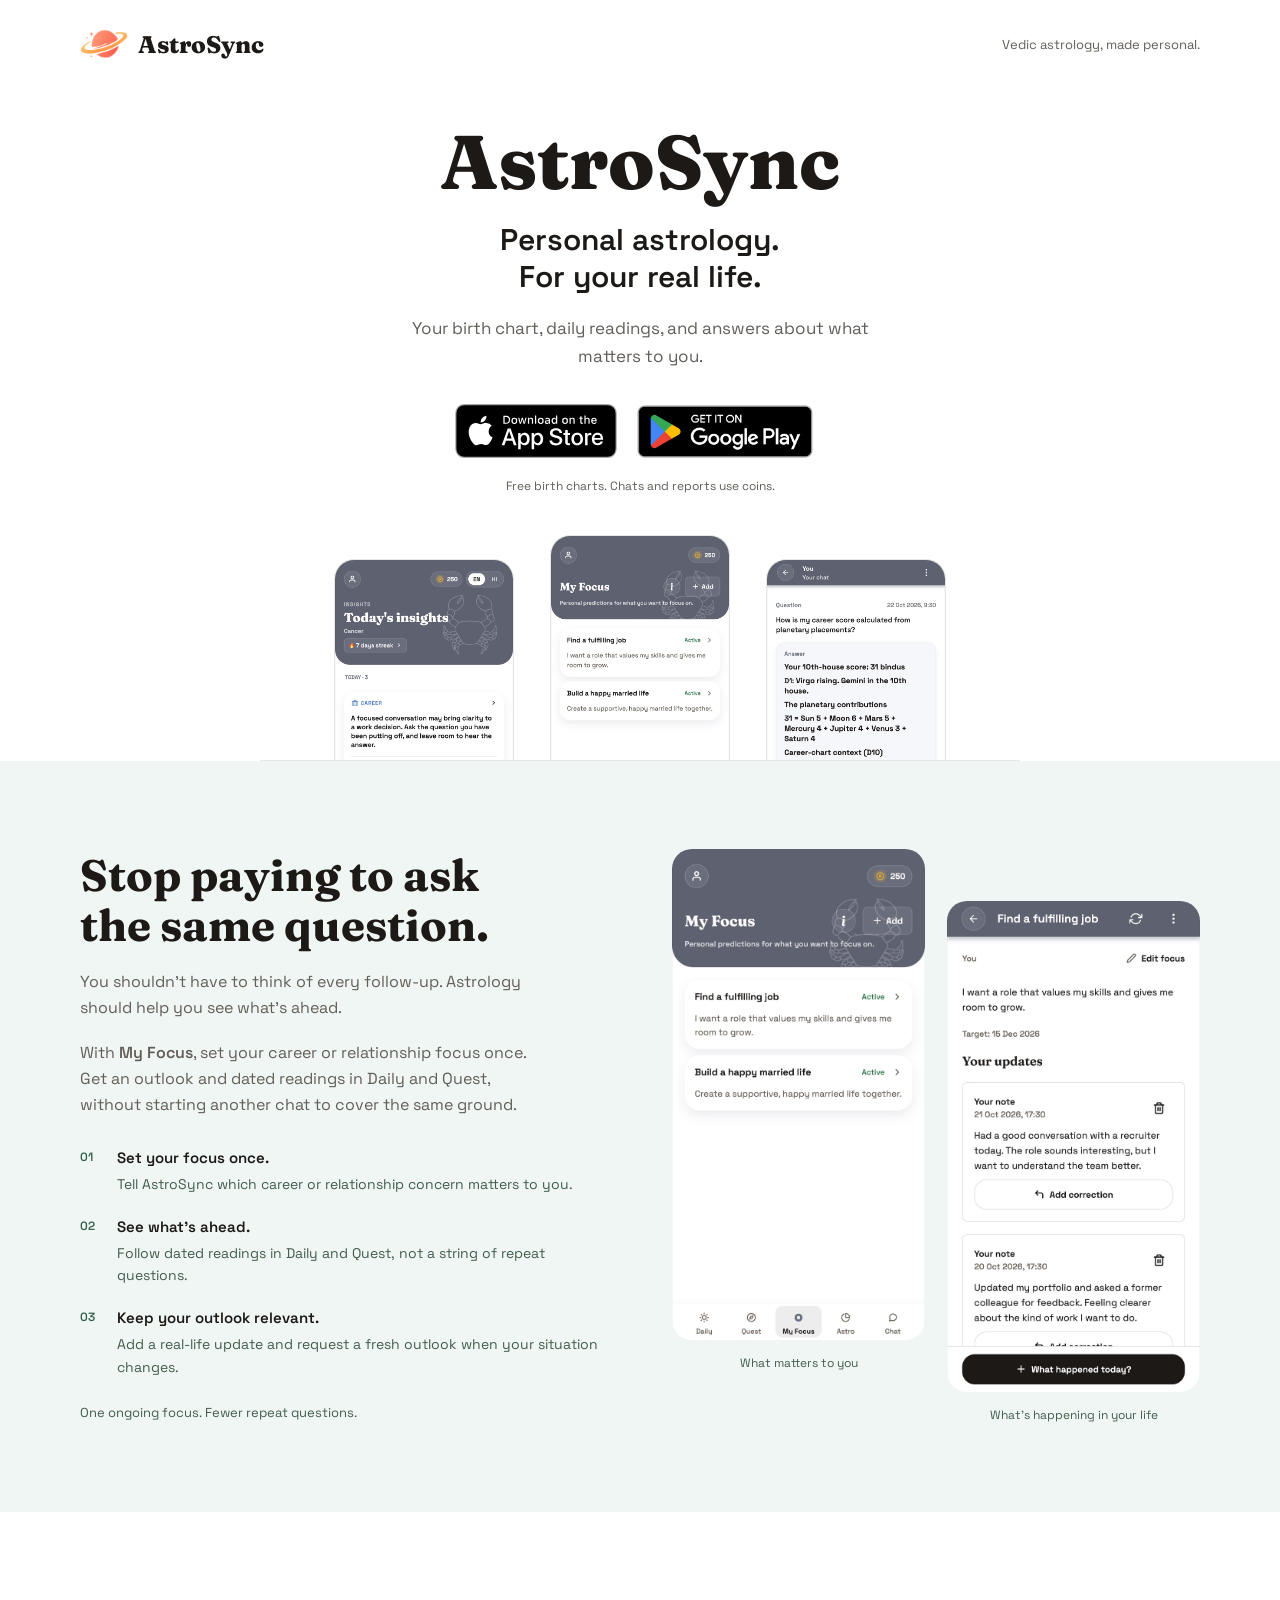
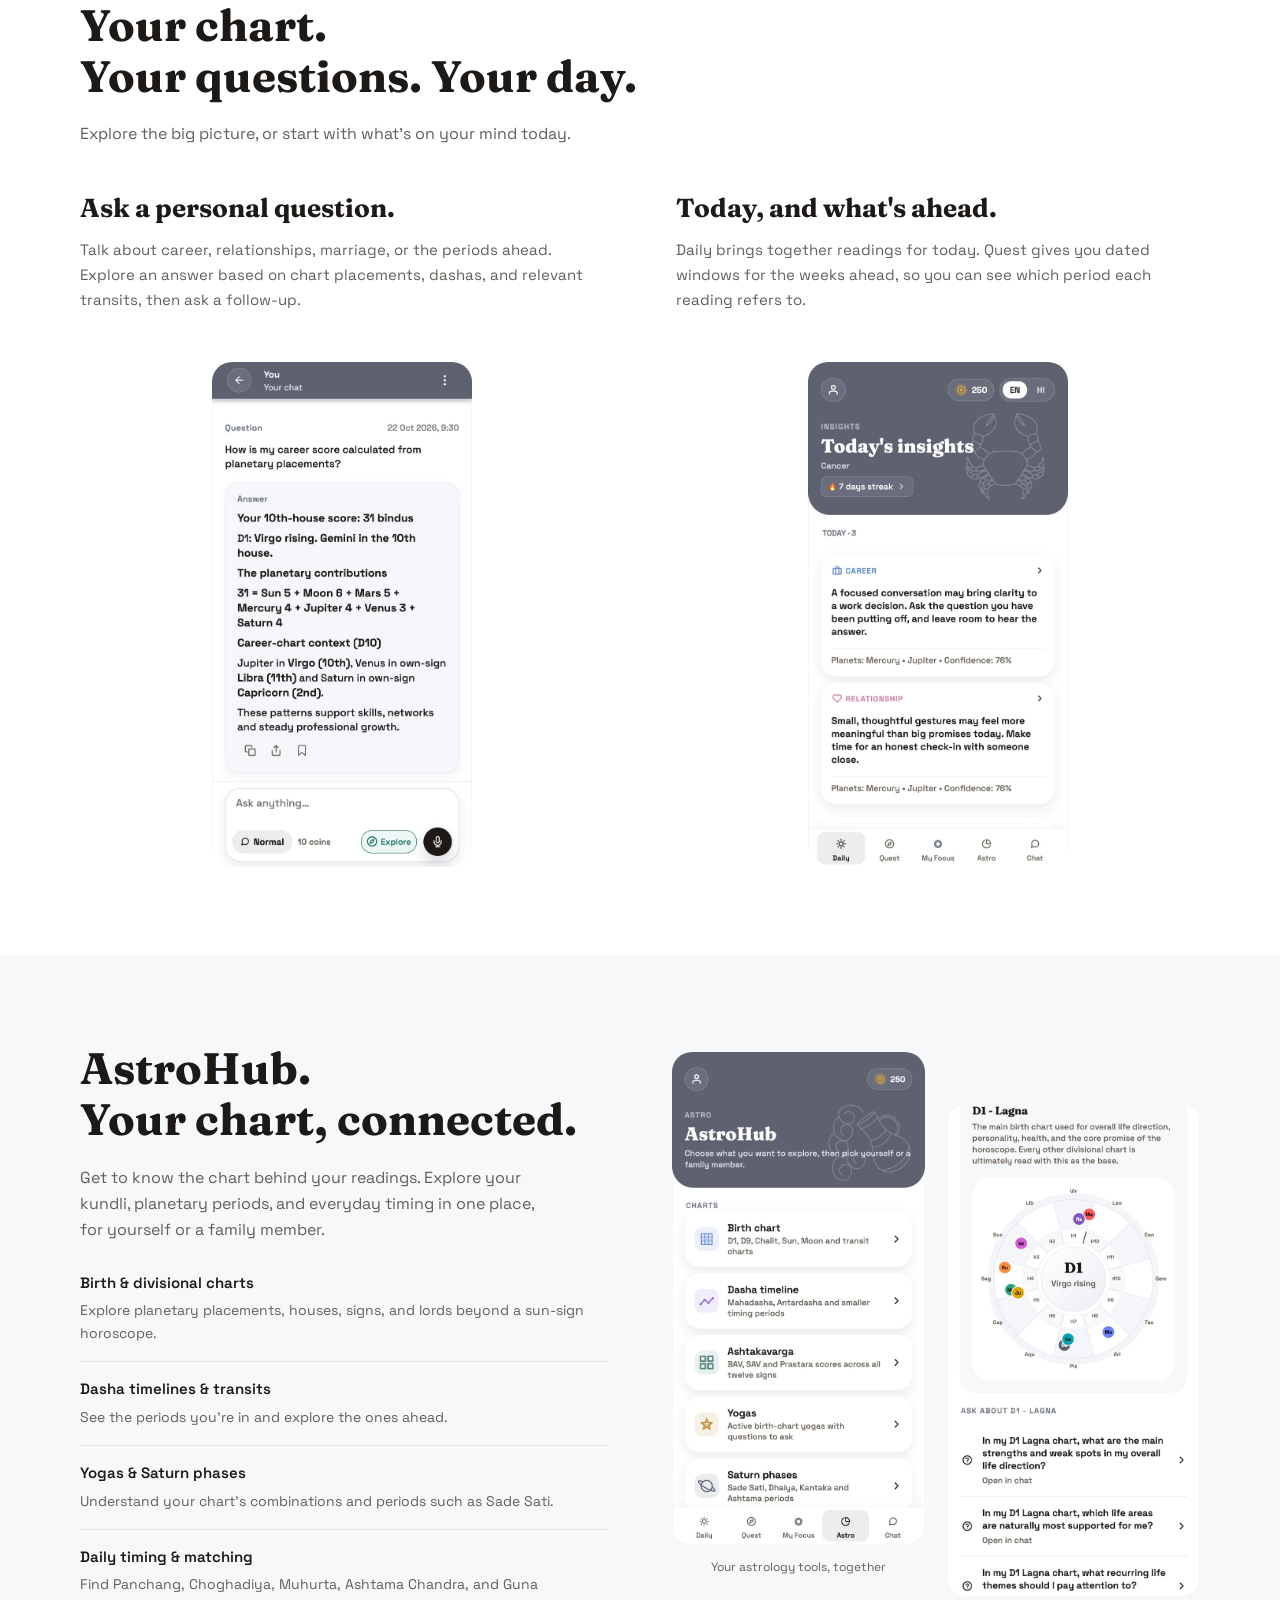
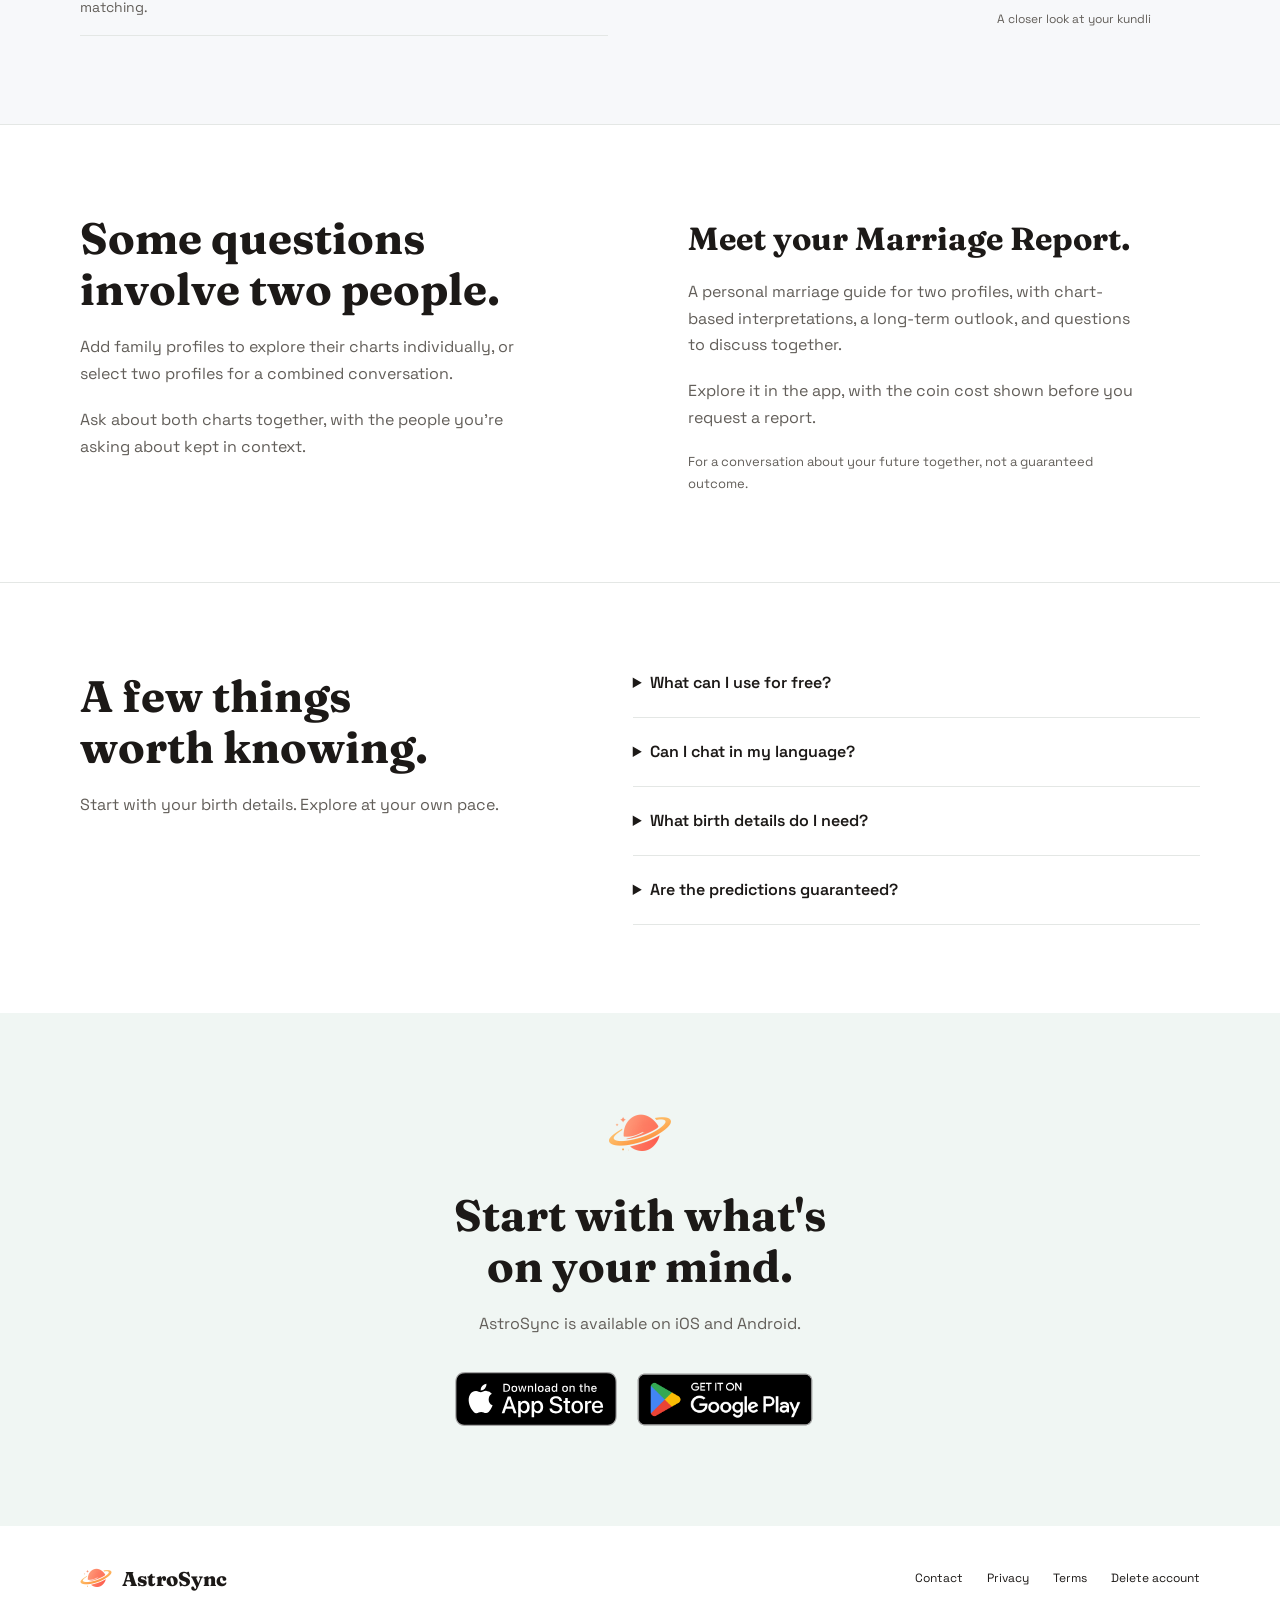
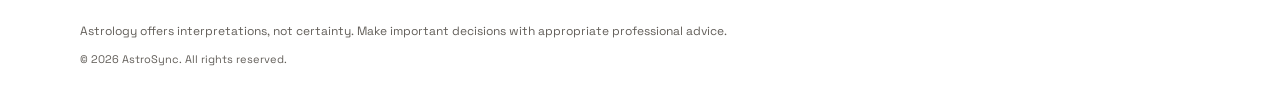
==== commit 0d7081f8: "Add AstroHub section and rounded app screenshots" ====
--- a/index.html
+++ b/index.html
@@ -106,11 +106,31 @@
             <p>Daily brings together readings for today. Quest gives you dated windows for the weeks ahead, so you can see which period each reading refers to.</p>
             <img class="app-screen" src="/assets/screenshots/daily.jpg" width="659" height="1280" alt="Today's personal Daily readings in AstroSync" loading="lazy" decoding="async">
           </article>
-          <article class="feature">
-            <h3>Get to know your kundli.</h3>
-            <p>Explore birth and divisional charts, dasha timelines, yogas, Saturn periods, Panchang, and more in AstroHub. Go beyond a sun-sign horoscope.</p>
+        </div>
+      </div>
+    </section>
+
+    <section class="astrohub-section section-band" id="astrohub" aria-labelledby="astrohub-title">
+      <div class="wrap astrohub-layout">
+        <div class="astrohub-copy">
+          <h2 id="astrohub-title">AstroHub.<br>Your chart, connected.</h2>
+          <p>Get to know the chart behind your readings. Explore your kundli, planetary periods, and everyday timing in one place, for yourself or a family member.</p>
+          <dl class="hub-tools">
+            <div><dt>Birth &amp; divisional charts</dt><dd>Explore planetary placements, houses, signs, and lords beyond a sun-sign horoscope.</dd></div>
+            <div><dt>Dasha timelines &amp; transits</dt><dd>See the periods you're in and explore the ones ahead.</dd></div>
+            <div><dt>Yogas &amp; Saturn phases</dt><dd>Understand your chart's combinations and periods such as Sade Sati.</dd></div>
+            <div><dt>Daily timing &amp; matching</dt><dd>Find Panchang, Choghadiya, Muhurta, Ashtama Chandra, and Guna matching.</dd></div>
+          </dl>
+        </div>
+        <div class="astrohub-screens">
+          <figure>
+            <img class="app-screen" src="/assets/screenshots/astrohub.jpg" width="659" height="1280" alt="AstroHub's collection of birth charts, dasha timelines, yogas, and daily timing tools" loading="lazy" decoding="async">
+            <figcaption>Your astrology tools, together</figcaption>
+          </figure>
+          <figure>
             <img class="app-screen" src="/assets/screenshots/birth-chart.jpg" width="659" height="1280" alt="AstroSync's D1 birth chart with planetary placements and chart details" loading="lazy" decoding="async">
-          </article>
+            <figcaption>A closer look at your kundli</figcaption>
+          </figure>
         </div>
       </div>
     </section>
--- a/assets/landing.css
+++ b/assets/landing.css
@@ -90,14 +90,25 @@
 .focus-section .quiet-note { color: #425c4d; font-size: 13px; margin-top: 4px; }
 .focus-screens { display: grid; grid-template-columns: 1fr 1fr; gap: 22px; align-items: start; }
 .focus-screens figure:last-child { padding-top: 52px; }
-.app-screen { width: 100%; border: 1px solid #d7dce3; border-radius: 22px; }
+.app-screen { width: 100%; height: auto; border-radius: 20px; }
 figcaption { color: #425c4d; font-size: 12px; line-height: 1.5; margin-top: 14px; text-align: center; }
 .section-intro { max-width: 620px; }
 .section-intro p { margin-top: 20px; }
-.feature-grid { margin-top: 44px; display: grid; grid-template-columns: repeat(3, minmax(0, 1fr)); gap: 52px; }
+.feature-grid { margin-top: 44px; display: grid; grid-template-columns: repeat(2, minmax(0, 1fr)); gap: 72px; }
 .feature { min-width: 0; }
-.feature p { margin-top: 14px; min-height: 158px; font-size: 15px; }
-.feature > img { max-width: 260px; margin: 24px auto 0; }
+.feature p { margin-top: 14px; min-height: 100px; font-size: 15px; }
+.feature > .app-screen { max-width: 260px; margin: 24px auto 0; }
+.astrohub-section { background: #f7f8fa; }
+.astrohub-layout { display: grid; grid-template-columns: 1fr 1fr; align-items: center; gap: 64px; }
+.astrohub-copy > p { margin-top: 20px; max-width: 470px; }
+.hub-tools { margin: 28px 0 0; }
+.hub-tools > div { padding: 16px 0; border-bottom: 1px solid var(--line); }
+.hub-tools > div:first-child { padding-top: 0; }
+.hub-tools dt { font-size: 15px; line-height: 1.5; font-weight: 600; }
+.hub-tools dd { margin: 5px 0 0; color: var(--muted); font-size: 14px; line-height: 1.65; }
+.astrohub-screens { display: grid; grid-template-columns: 1fr 1fr; gap: 22px; align-items: start; }
+.astrohub-screens figure:last-child { padding-top: 52px; }
+.astrohub-screens figcaption { color: var(--muted); }
 .together-section { border-block: 1px solid var(--line); }
 .together-layout { display: grid; grid-template-columns: 1fr 1fr; gap: 96px; align-items: start; }
 .together-layout p { margin-top: 20px; max-width: 450px; }
@@ -129,7 +140,9 @@
   .focus-layout { gap: 36px; }
   .focus-screens { gap: 14px; }
   .feature-grid { gap: 26px; }
-  .feature p { min-height: 206px; }
+  .feature p { min-height: 132px; }
+  .astrohub-layout { gap: 36px; }
+  .astrohub-screens { gap: 14px; }
   .together-layout { gap: 48px; }
   .questions-layout { gap: 40px; }
   h2 { font-size: 36px; }
@@ -152,16 +165,19 @@
   .access-note { font-size: 11px; margin-top: 3px; }
   .hero-glimpse { height: 145px; gap: 17px; margin-top: 28px; width: calc(100% - 40px); }
   .hero-glimpse img { width: 100px; border-radius: 12px 12px 0 0; }
+  .app-screen { border-radius: 12px; }
   .hero-glimpse img:first-child, .hero-glimpse img:last-child { margin-top: 14px; }
   .section-band { padding-block: 56px; }
   h2 { font-size: 34px; }
-  .focus-layout, .together-layout, .questions-layout { grid-template-columns: 1fr; gap: 36px; }
+  .focus-layout, .together-layout, .questions-layout, .astrohub-layout { grid-template-columns: 1fr; gap: 36px; }
   .focus-copy > p { max-width: none; }
   .focus-screens { max-width: 420px; width: 100%; margin: 0 auto; gap: 18px; }
   .focus-screens figure:last-child { padding-top: 32px; }
   .feature-grid { grid-template-columns: 1fr; gap: 56px; margin-top: 32px; }
   .feature p { min-height: 0; max-width: 440px; }
-  .feature > img { max-width: 260px; }
+  .feature > .app-screen { max-width: 260px; }
+  .astrohub-screens { max-width: 420px; width: 100%; margin: 0 auto; gap: 18px; }
+  .astrohub-screens figure:last-child { padding-top: 32px; }
   .together-layout { gap: 40px; }
   .report-feature h3 { font-size: 28px; }
   .questions-layout { gap: 32px; }
